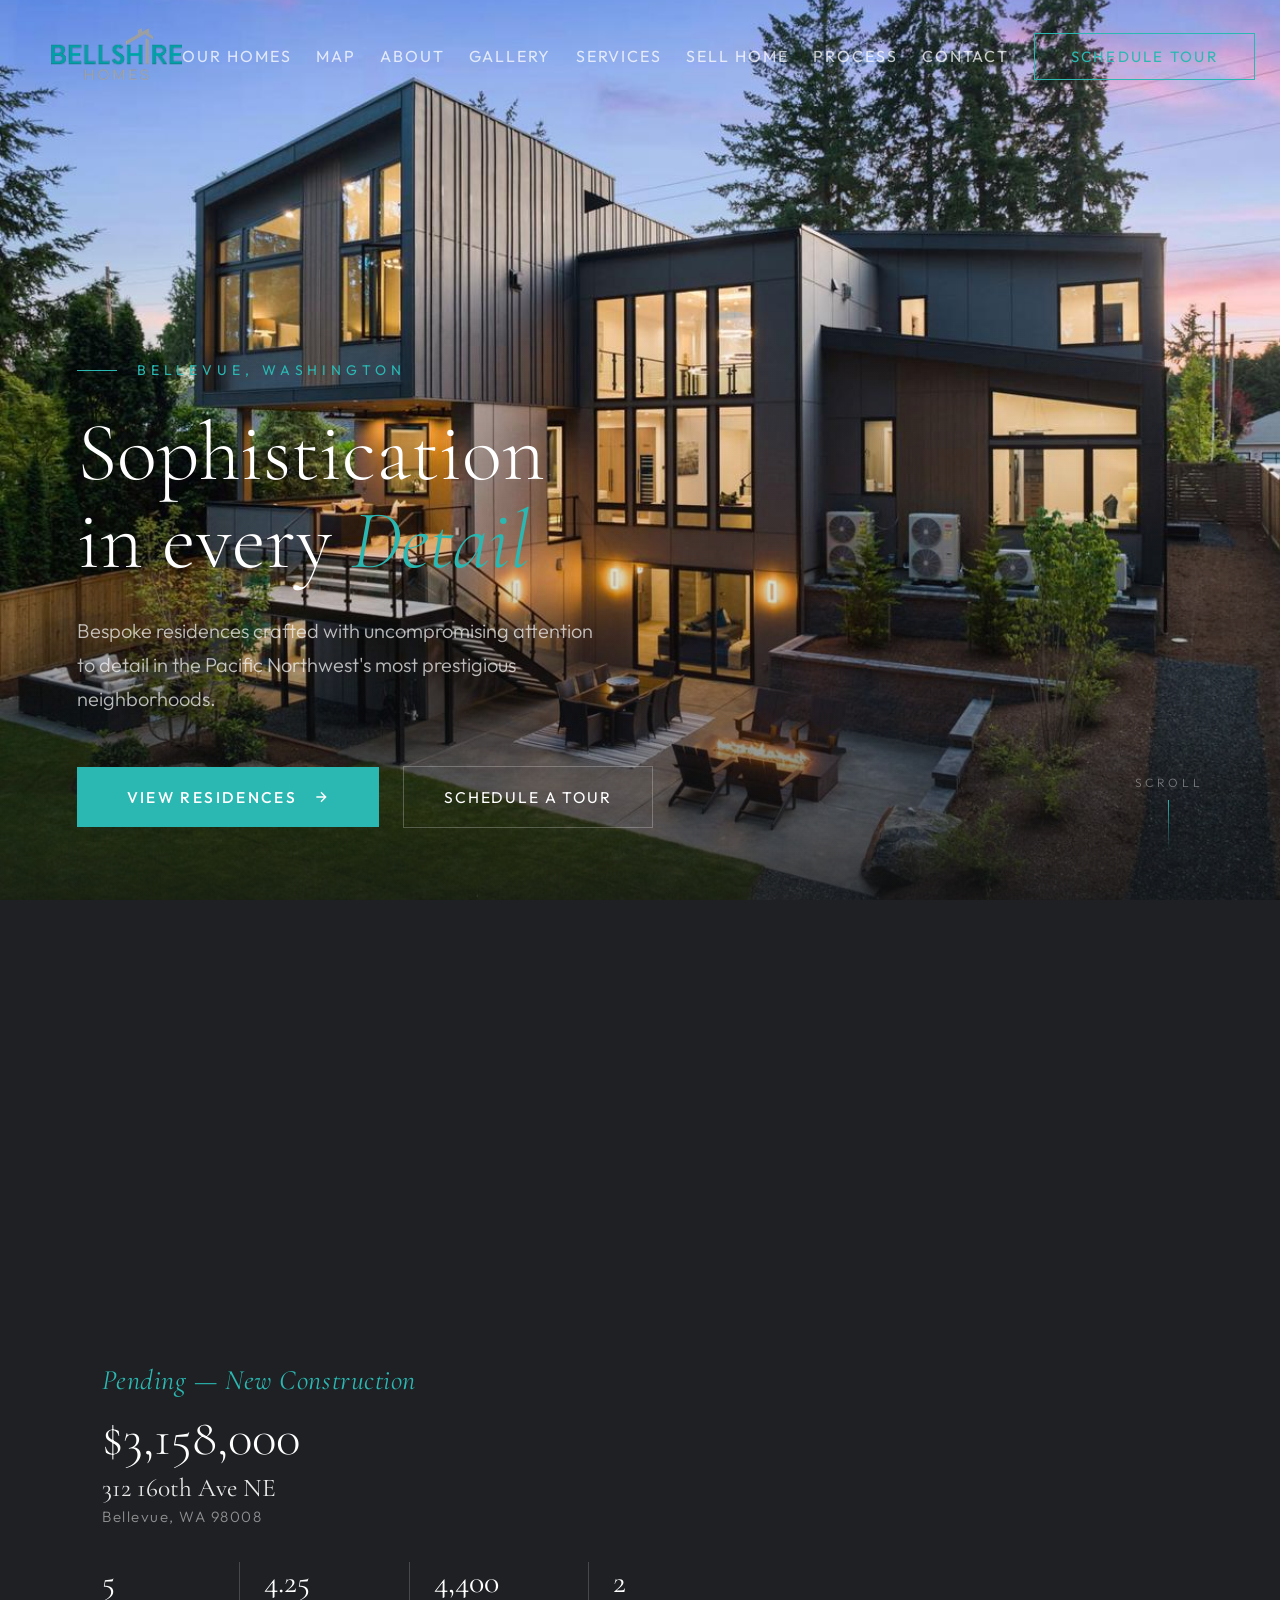
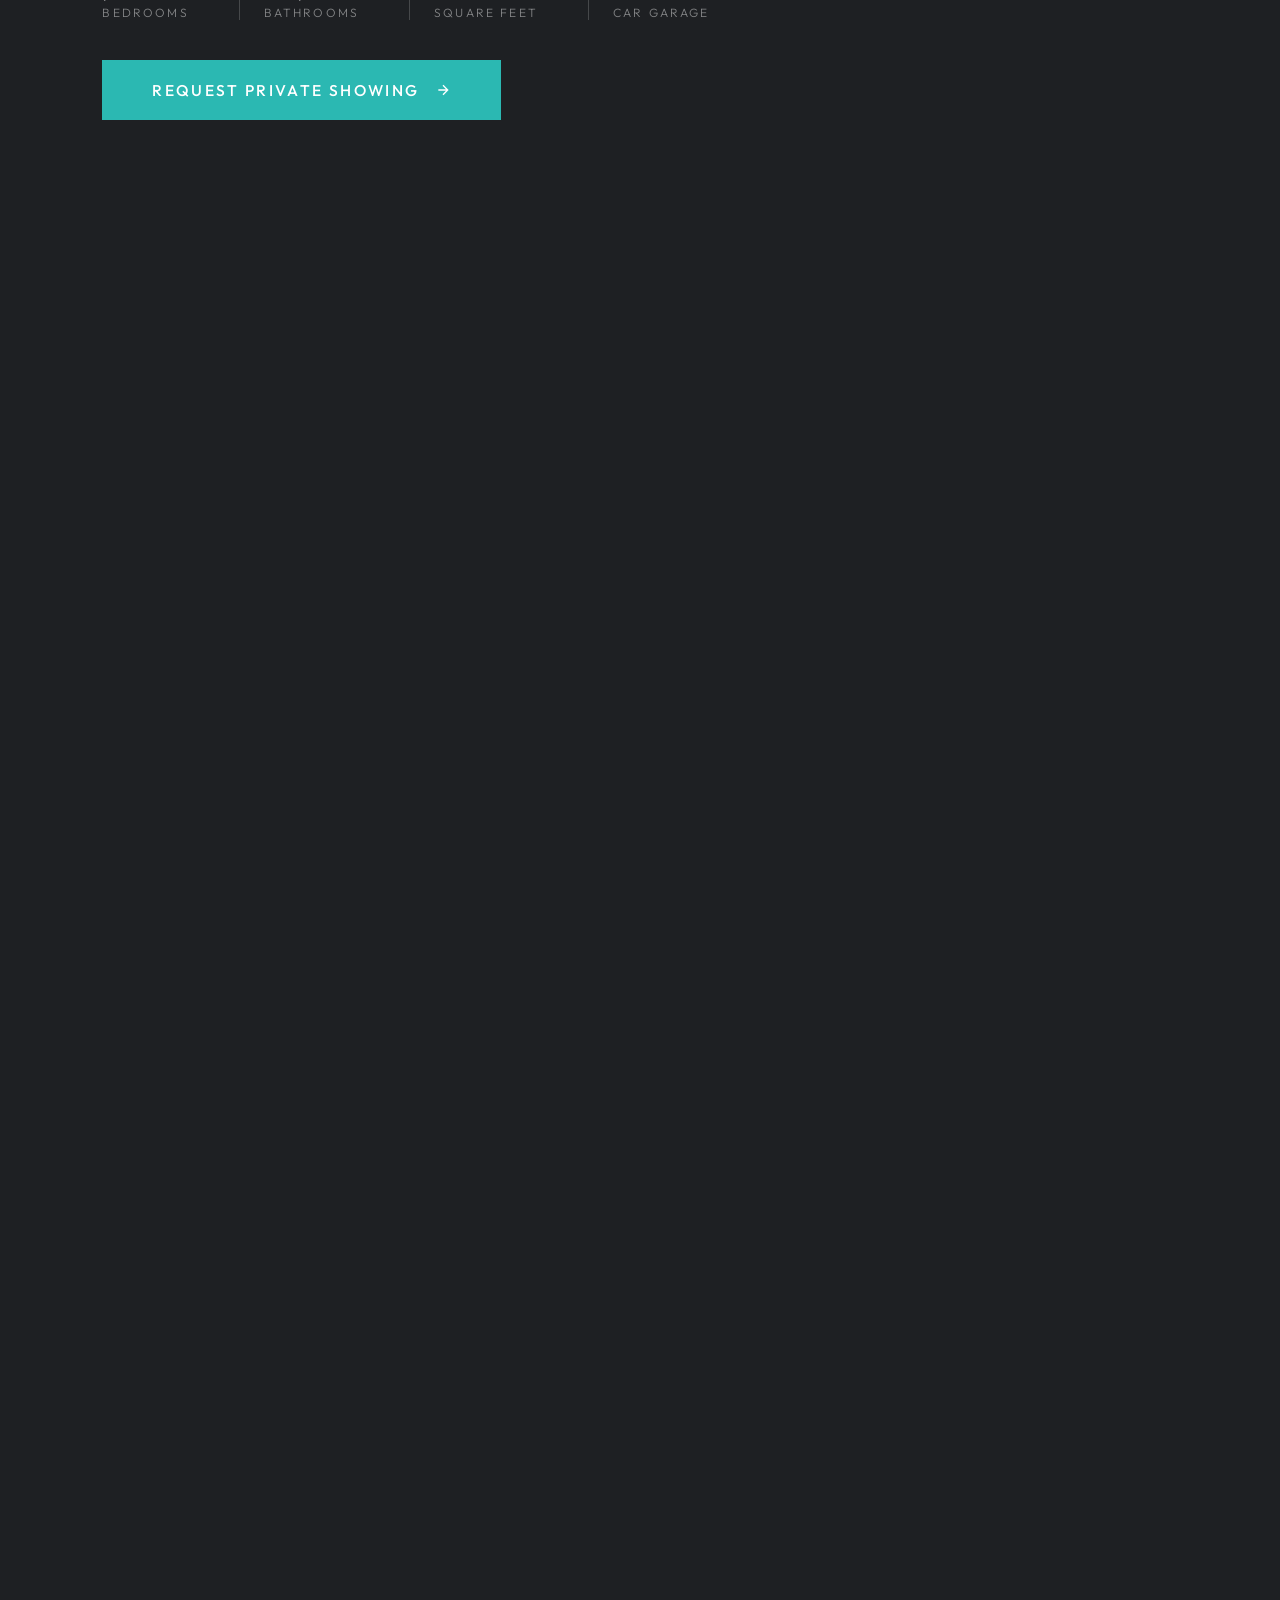
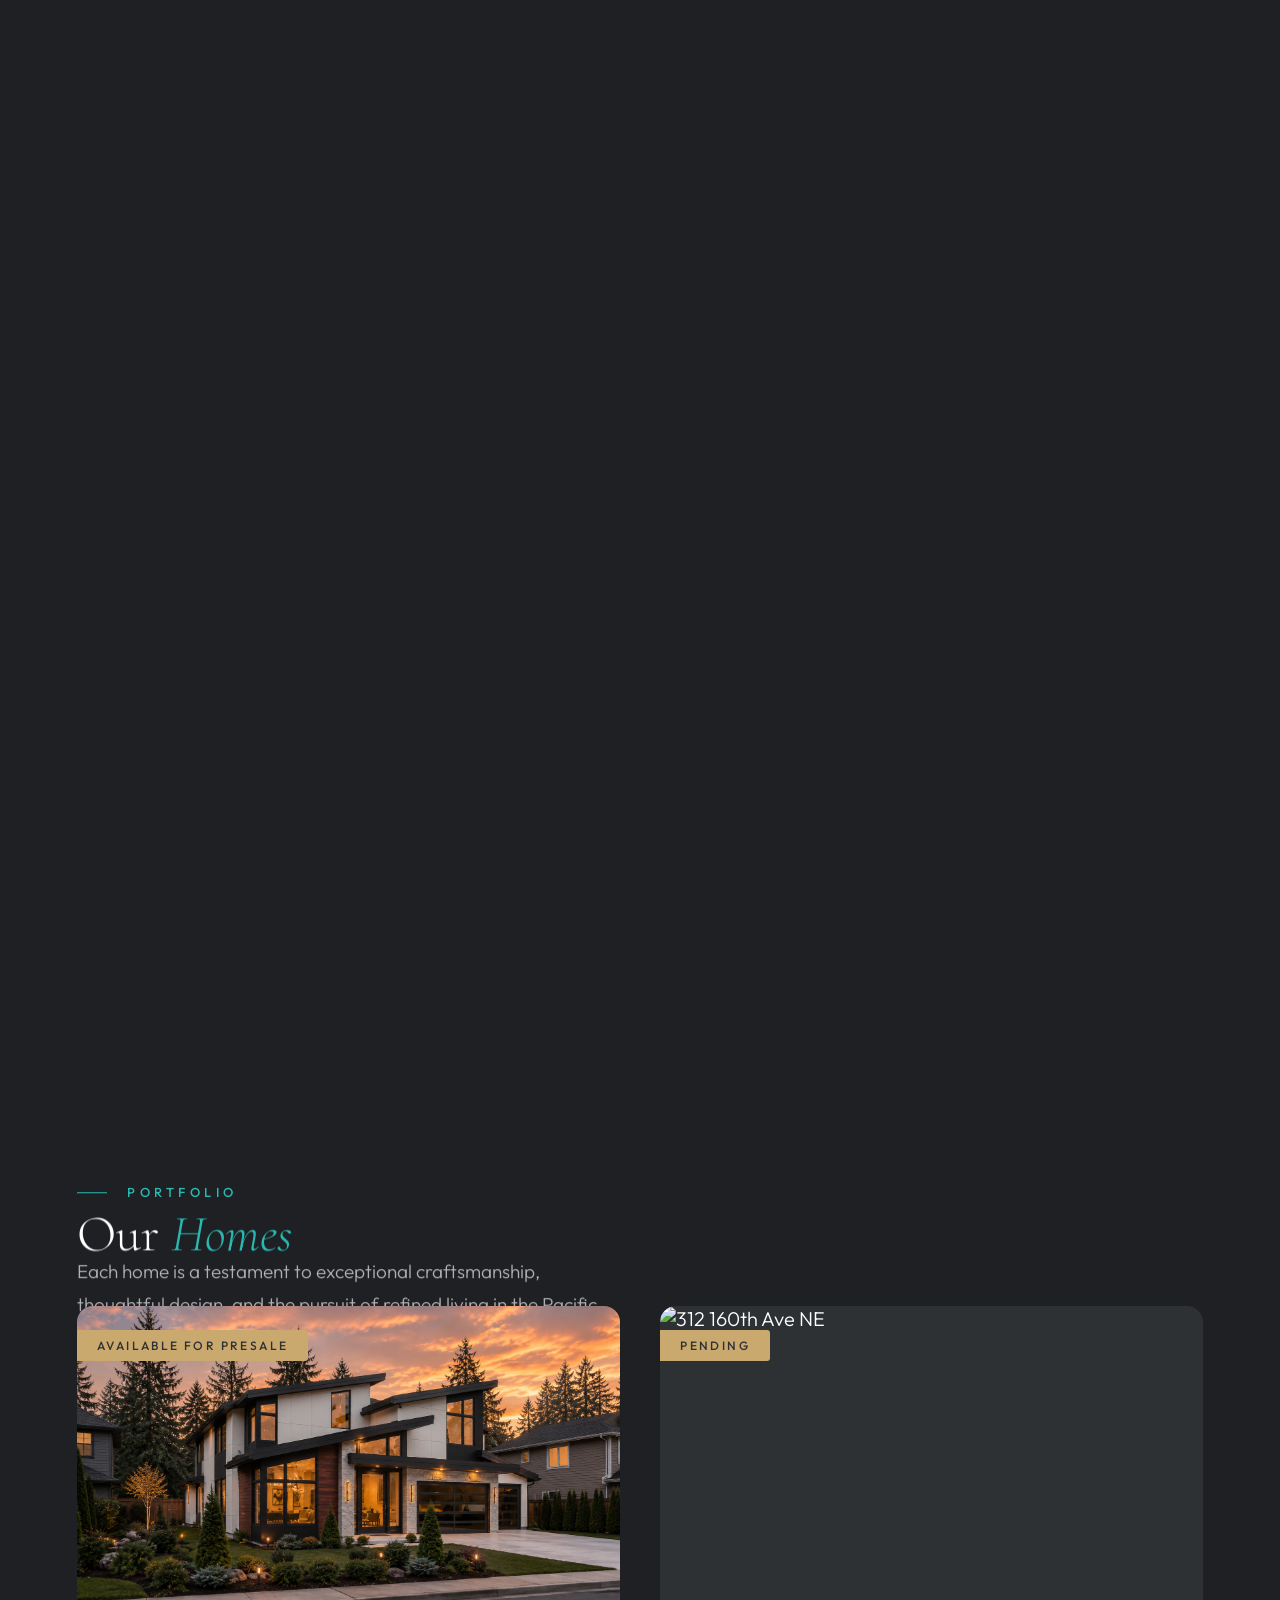
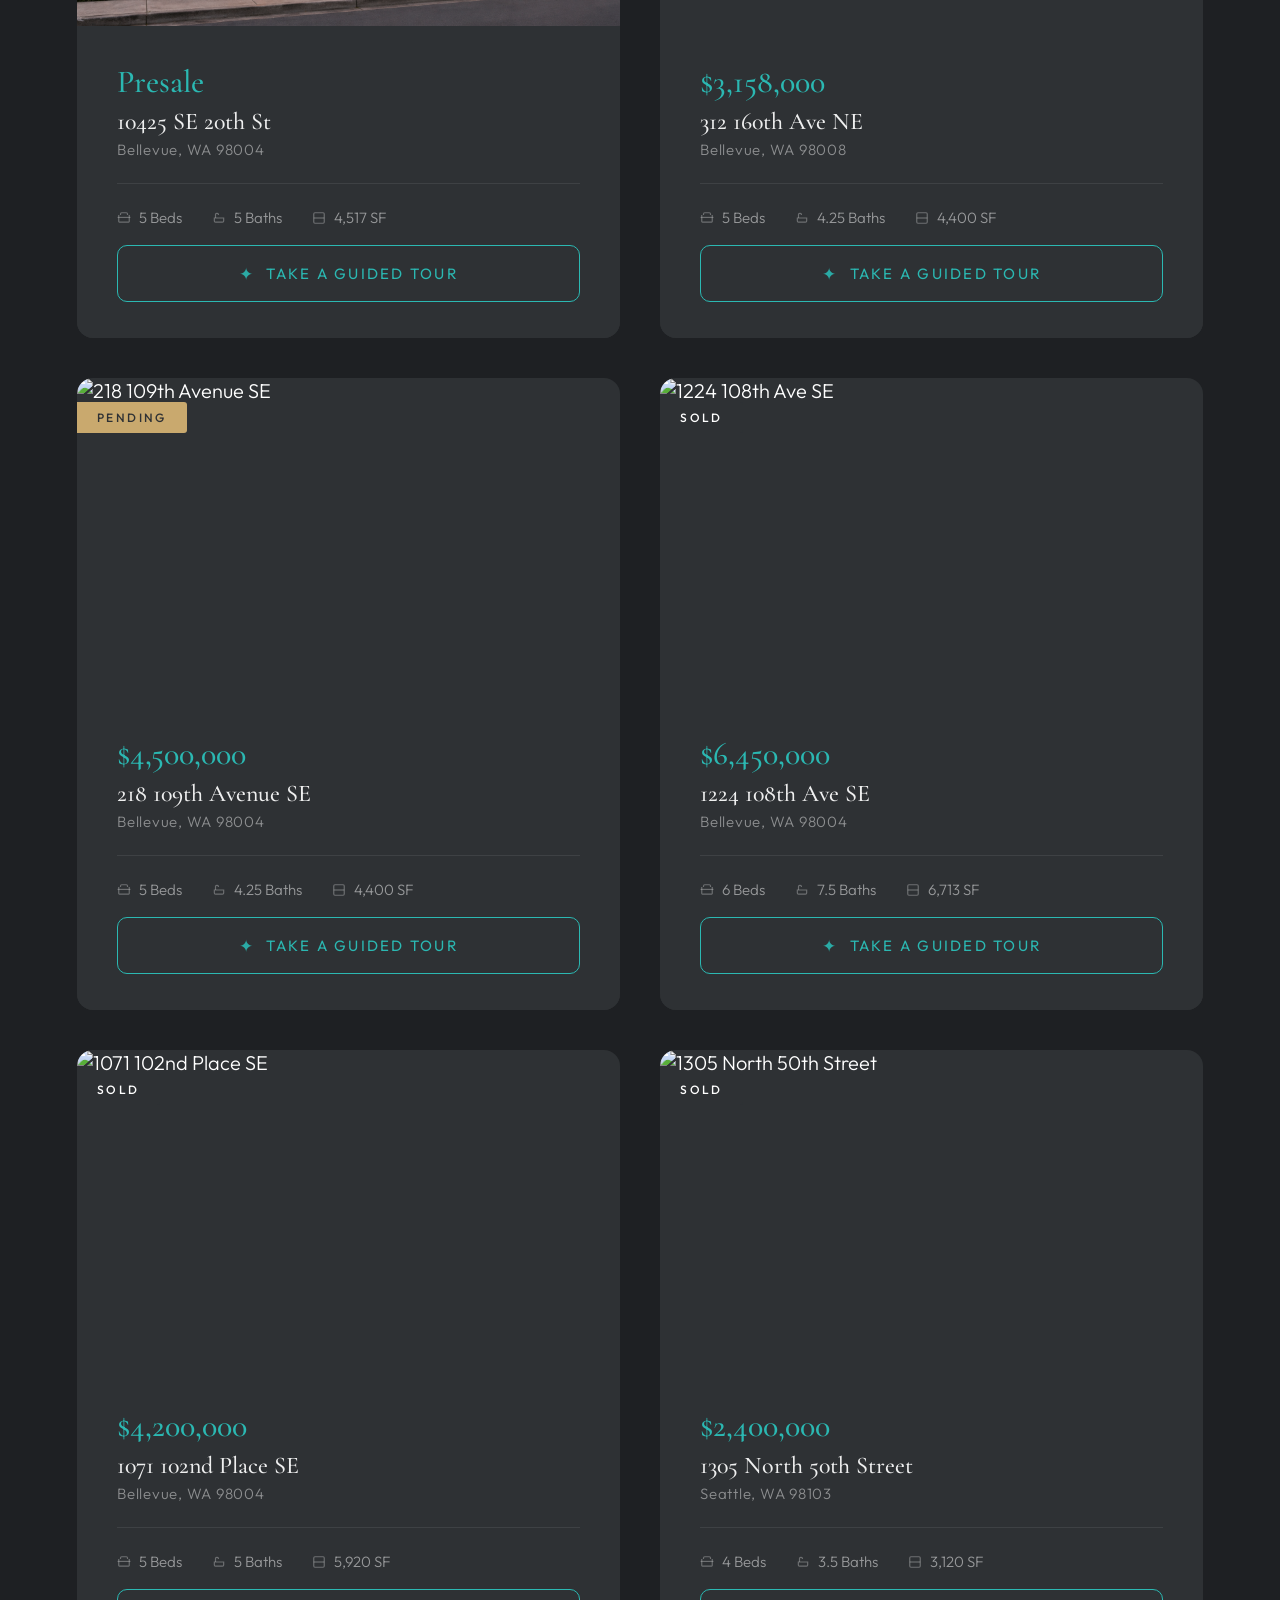
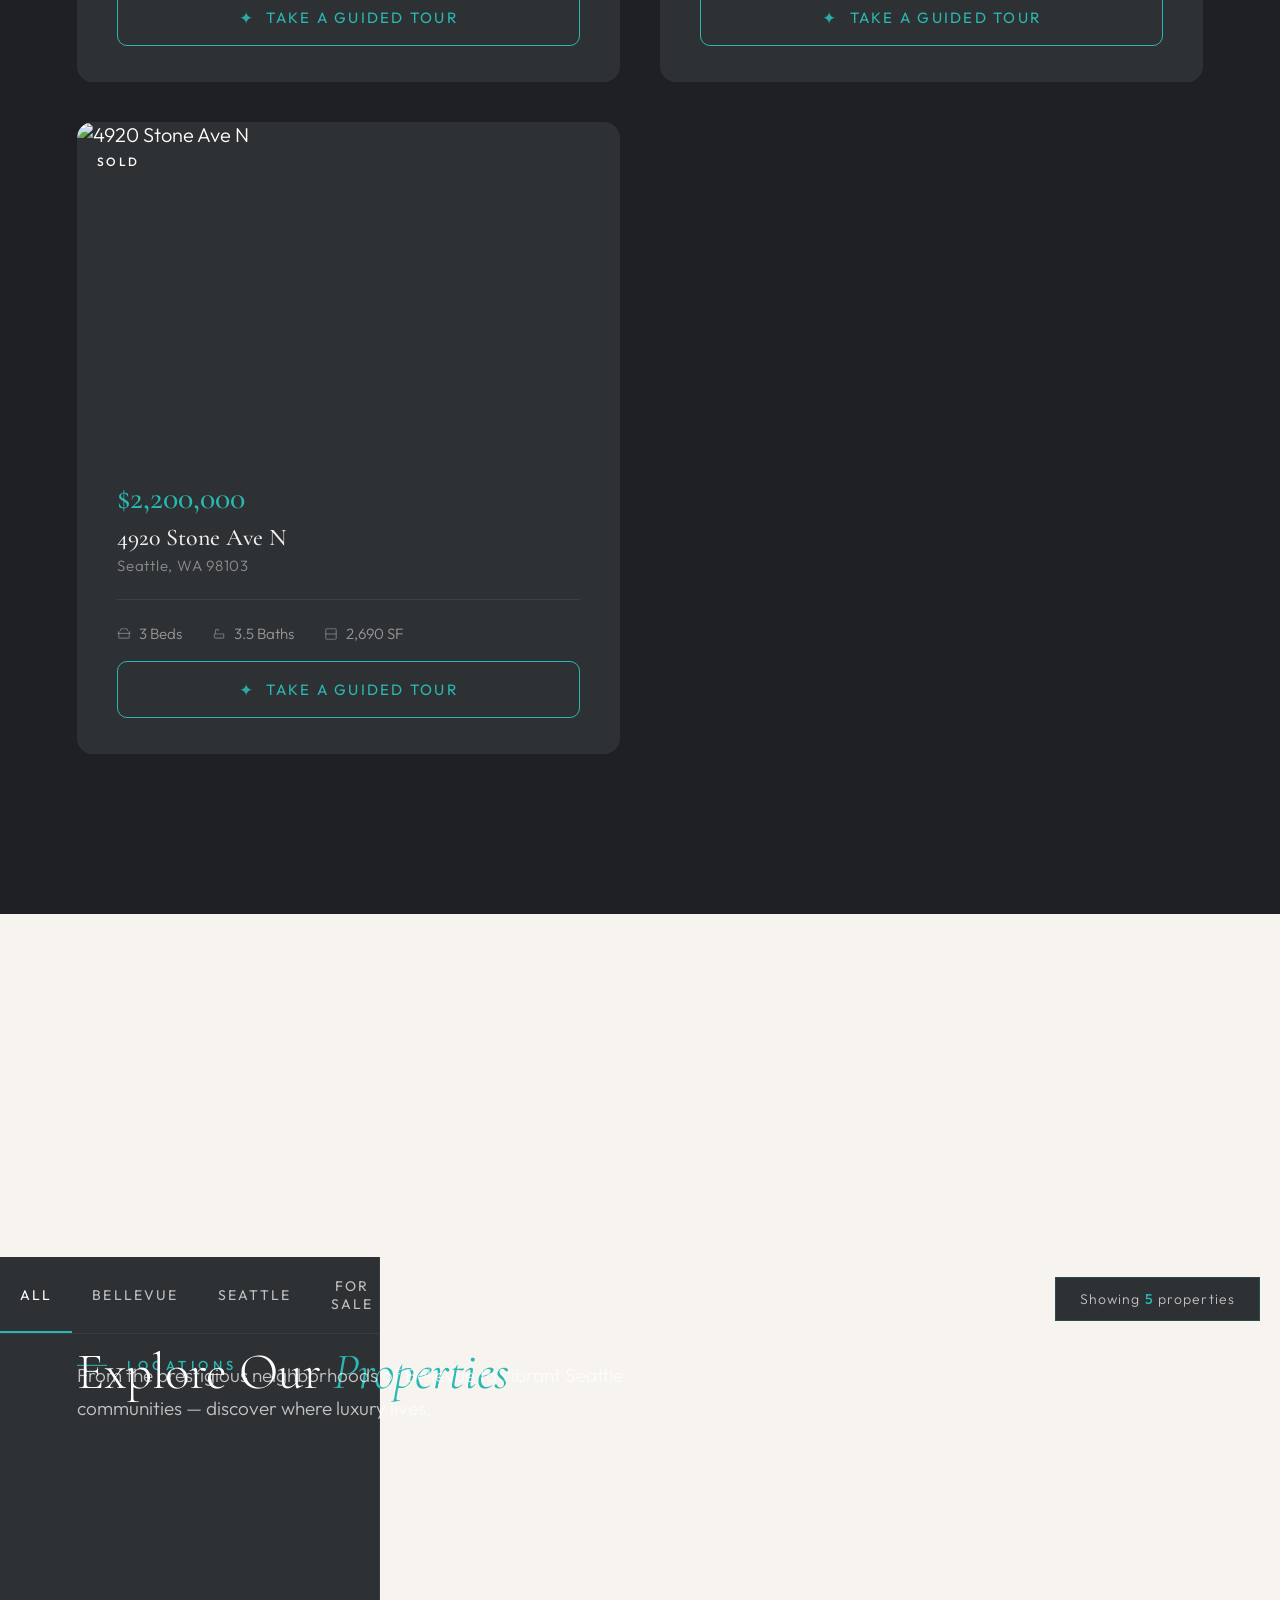
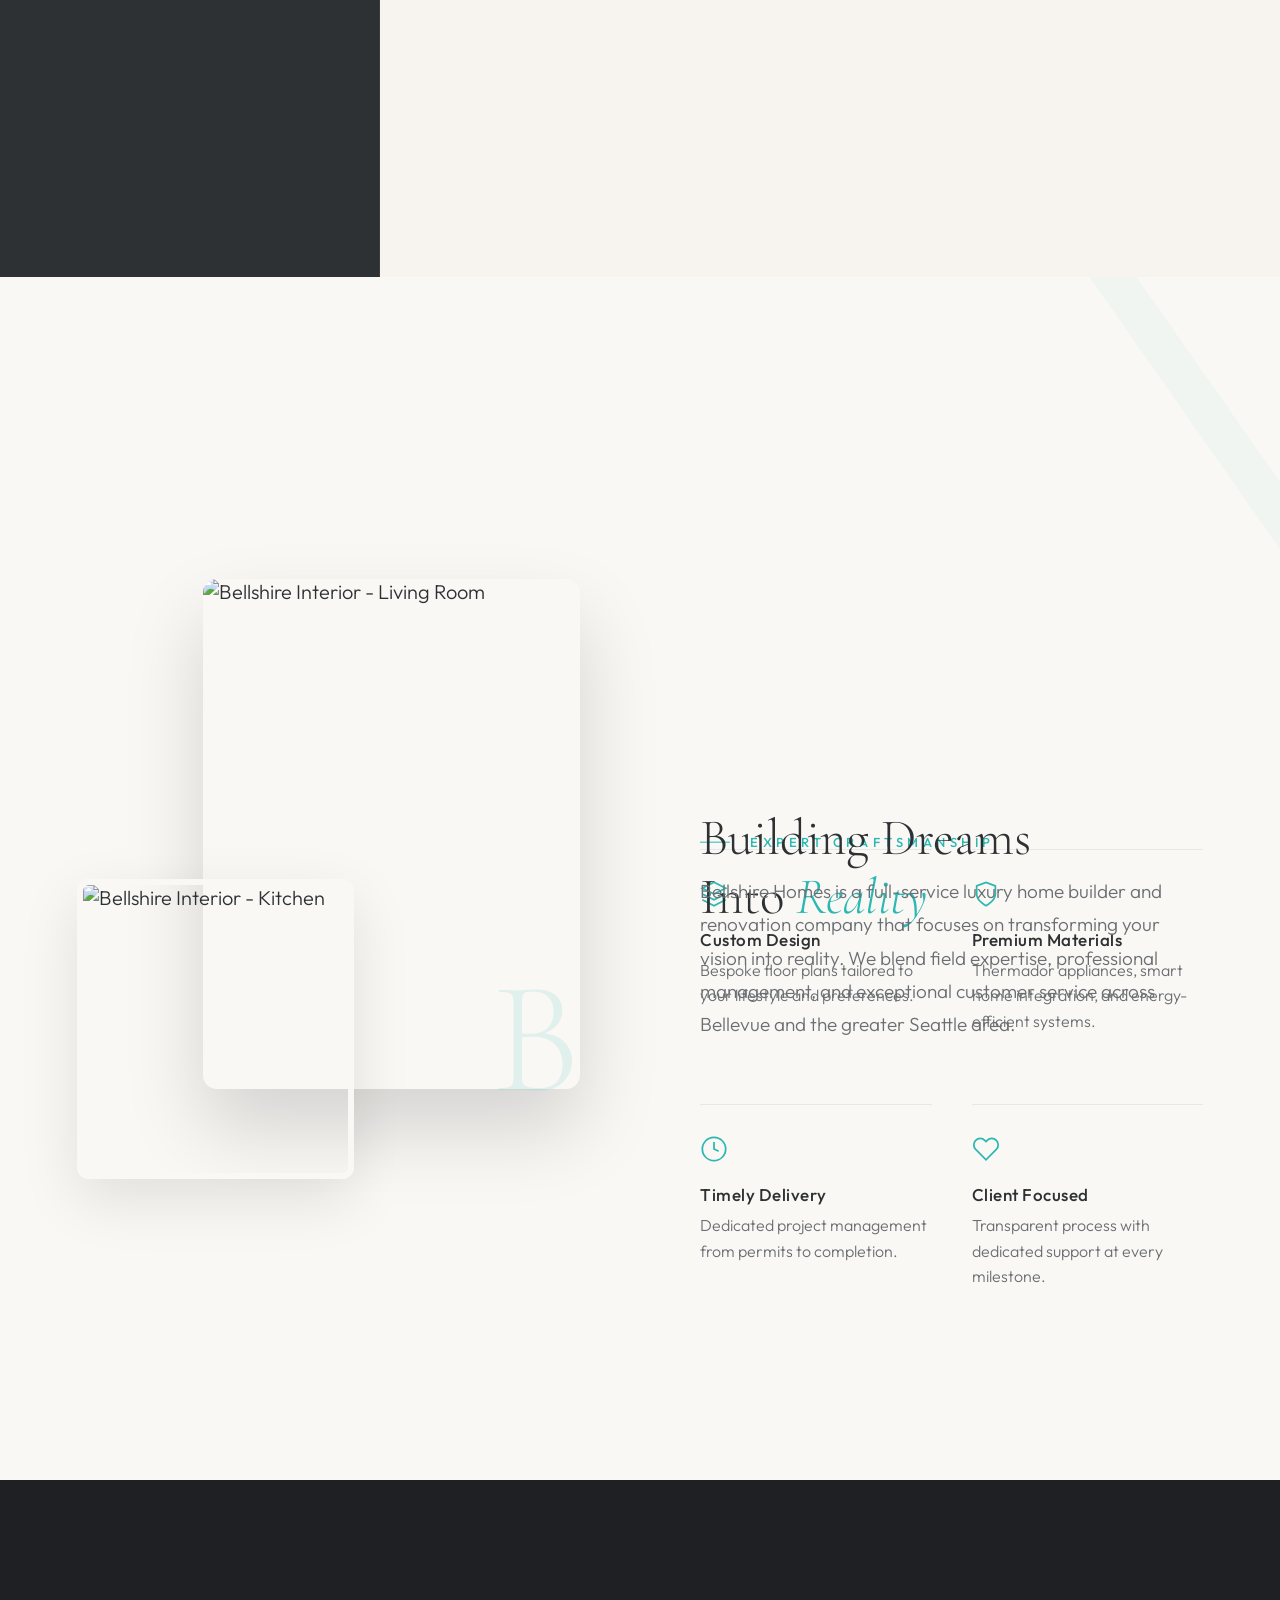
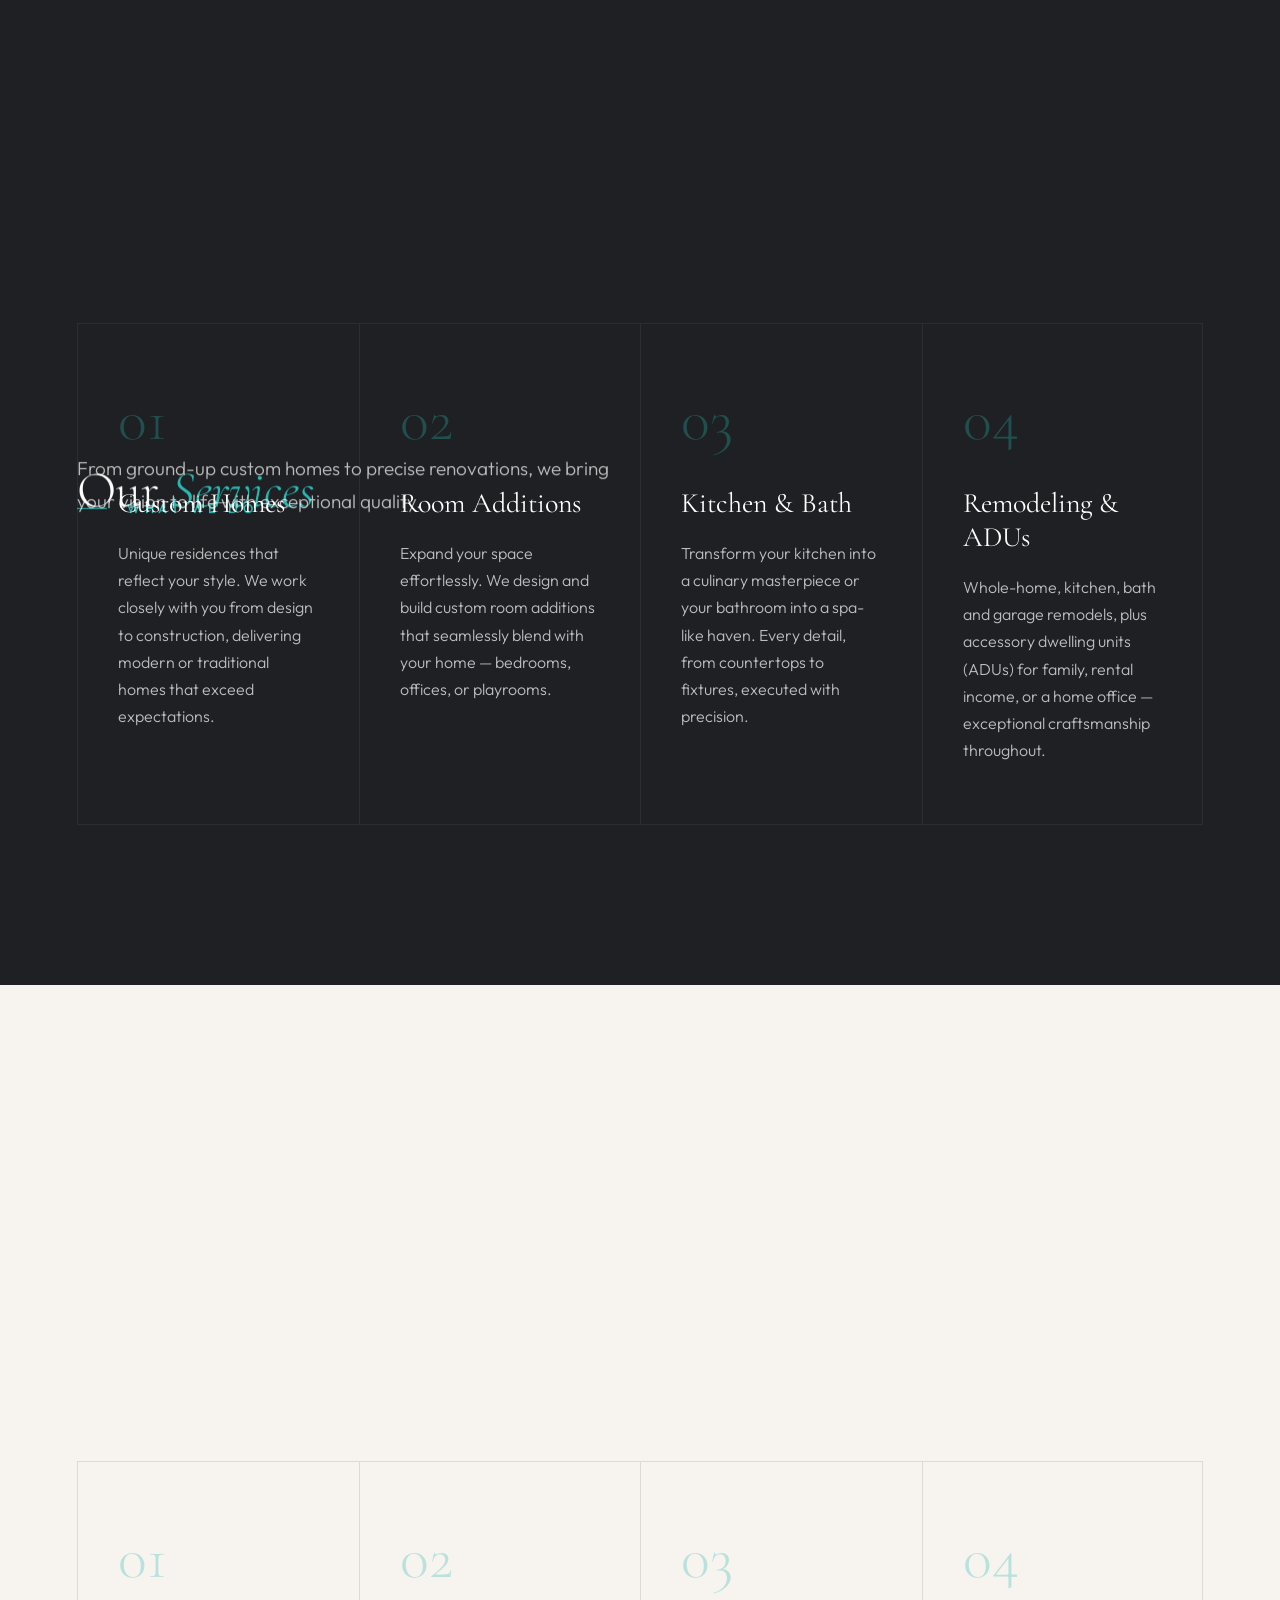
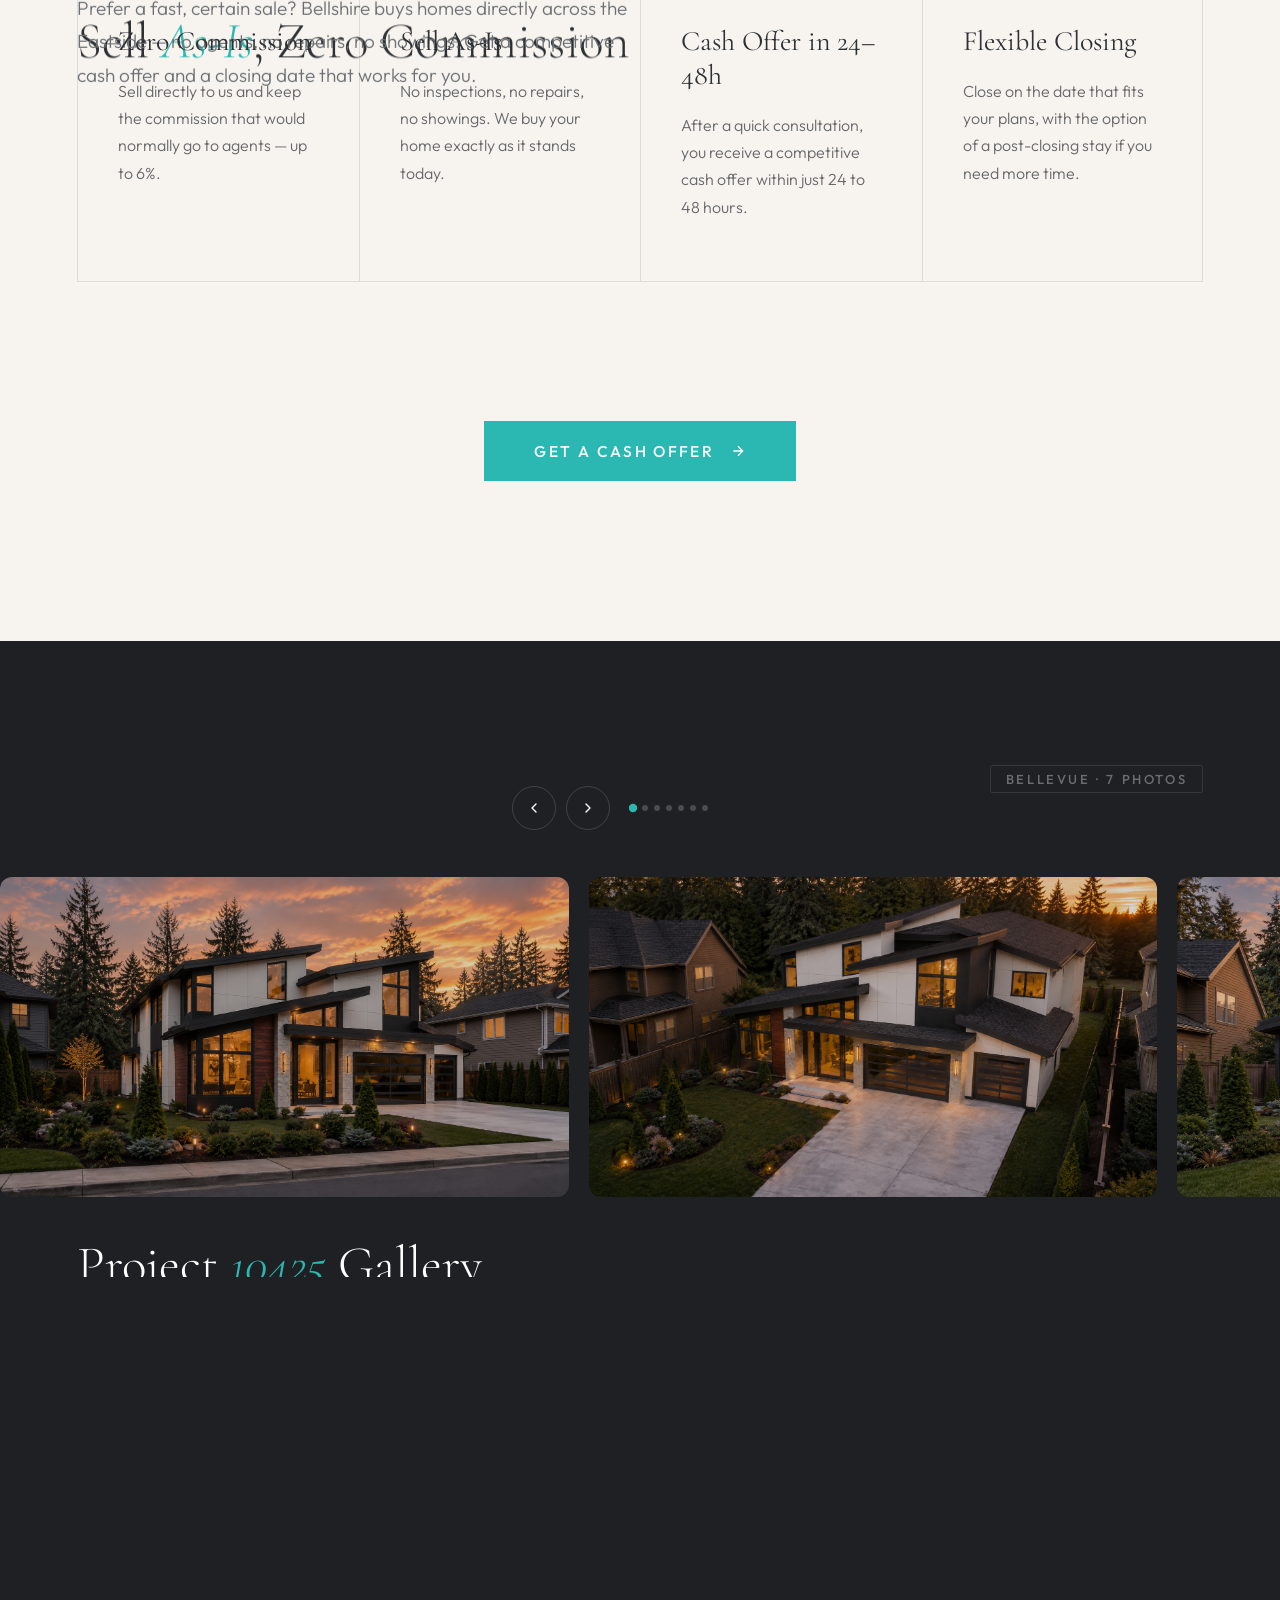
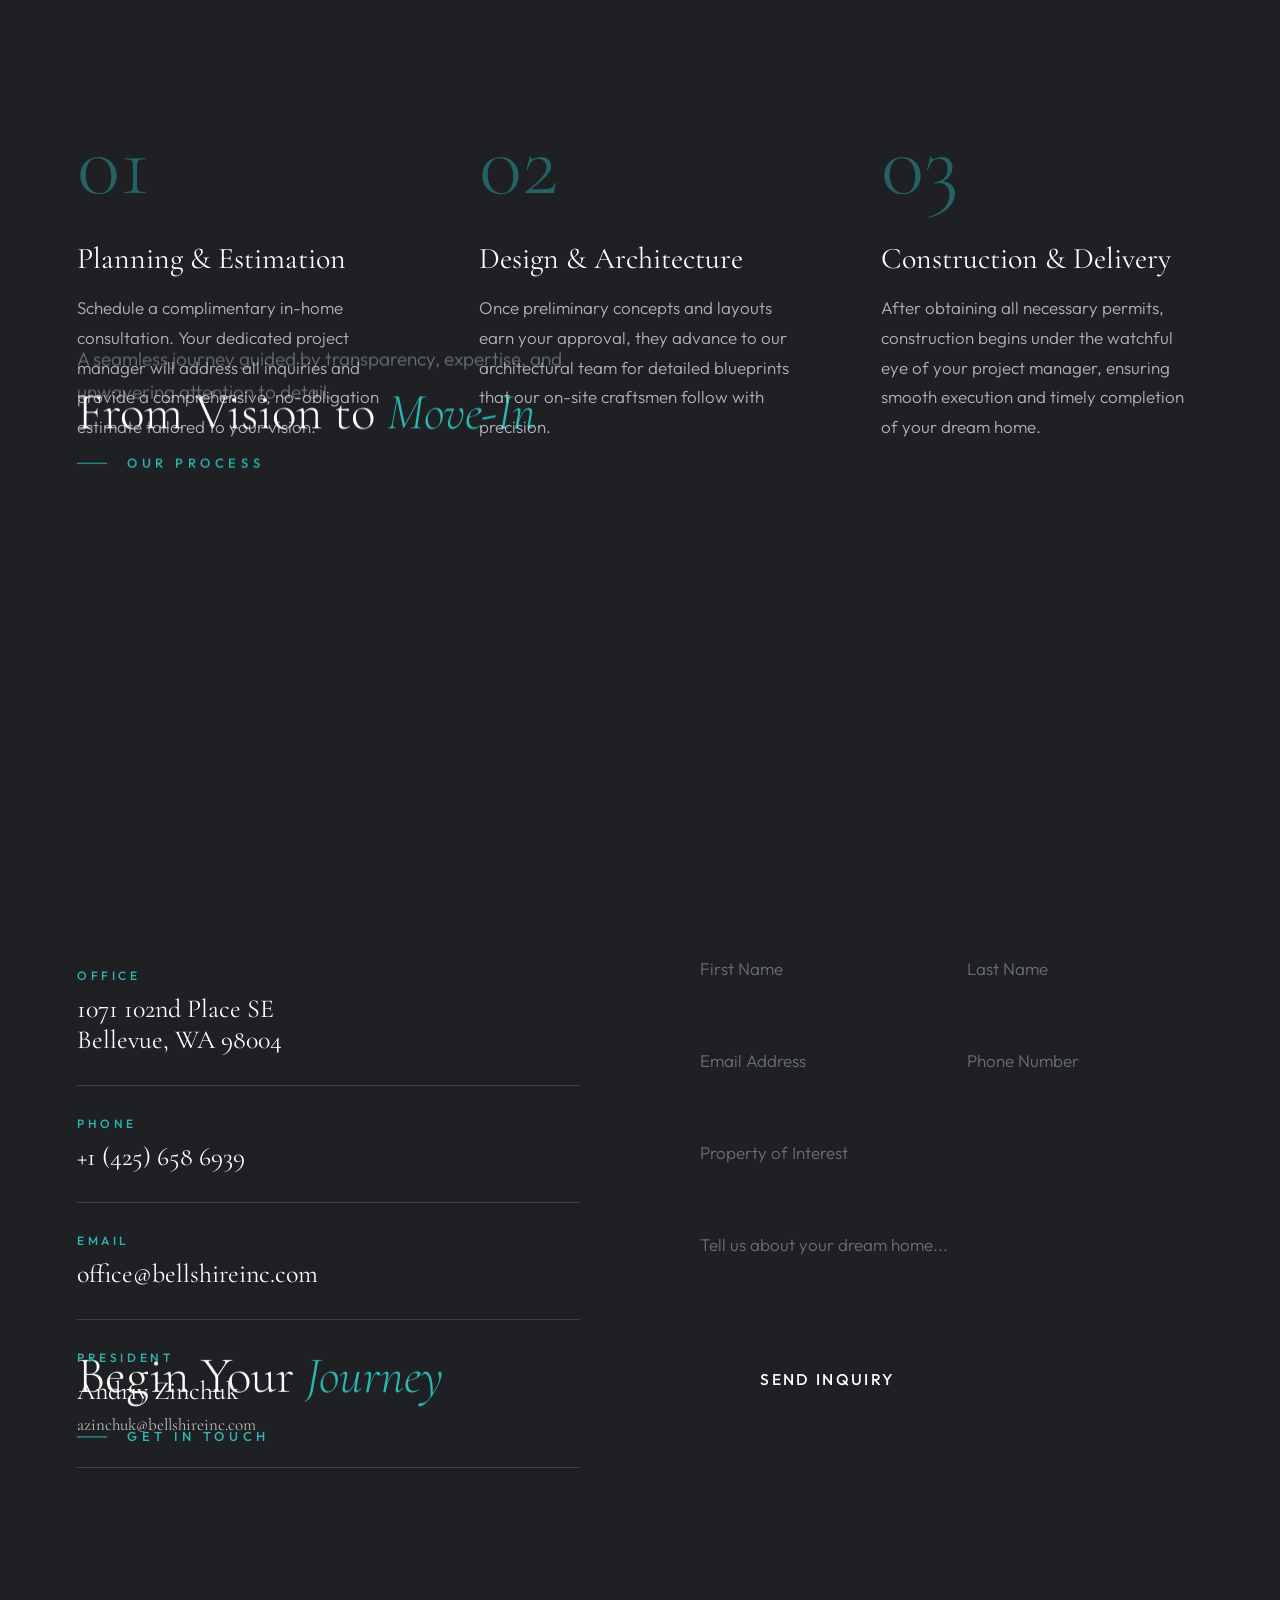
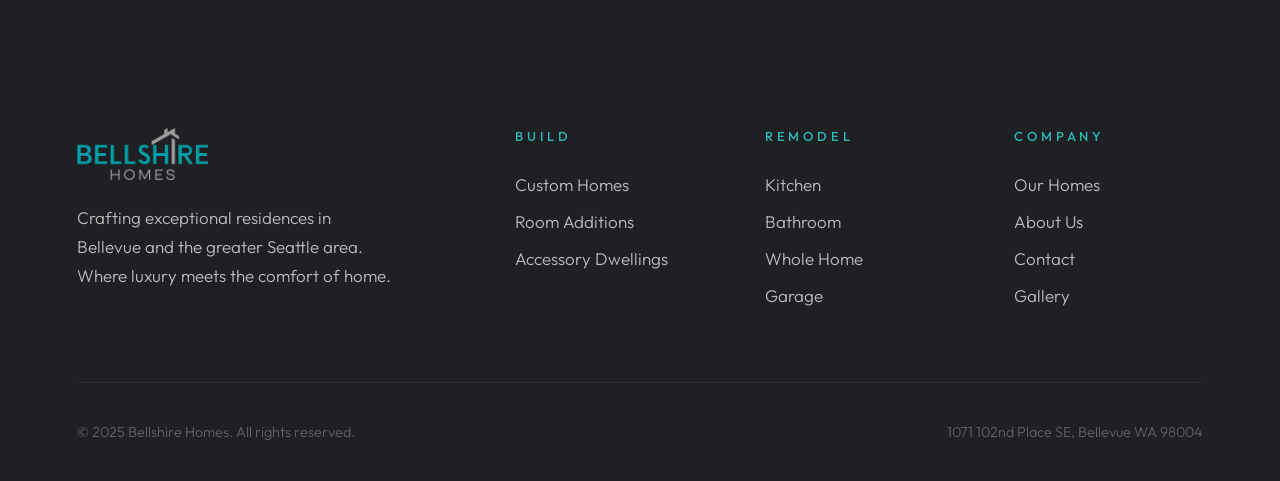
==== bellshirehomes/index.html @ 288cb1c2 "tour map: Dark / Light / Satellite tile switcher Added a Leaflet control on the tour map to toggle b" ====
<!DOCTYPE html>
<html lang="en">
<head>
<meta charset="UTF-8">
<meta name="viewport" content="width=device-width, initial-scale=1.0, viewport-fit=cover, interactive-widget=resizes-content">
<title>Bellshire Homes — Luxury Living in Bellevue</title>
<link href="https://fonts.googleapis.com/css2?family=Cormorant+Garamond:ital,wght@0,300;0,400;0,500;0,600;0,700;1,300;1,400&family=Outfit:wght@200;300;400;500;600&display=swap" rel="stylesheet">
<link rel="preload" href="hero-new.mp4" as="video" type="video/mp4">
<link rel="stylesheet" href="https://cdnjs.cloudflare.com/ajax/libs/leaflet/1.9.4/leaflet.min.css" />
<script src="https://cdnjs.cloudflare.com/ajax/libs/leaflet/1.9.4/leaflet.min.js"></script>
<style>
  :root {
    --charcoal: #2E3134;
    --charcoal-deep: #1E2023;
    --teal: #2BB8B2;
    --teal-dark: #229E99;
    --teal-glow: rgba(43, 184, 178, 0.15);
    --cream: #F7F4F0;
    --warm-white: #FAF8F5;
    --gold-accent: #C9A96E;
    --text-primary: #2E3134;
    --text-secondary: #6B6F73;
    --text-light: rgba(255,255,255,0.7);
    --border-subtle: rgba(46,49,52,0.08);
  }

  * { margin: 0; padding: 0; box-sizing: border-box; }

  html {
    scroll-behavior: smooth;
    font-size: 20px;
  }

  body {
    font-family: 'Outfit', sans-serif;
    font-weight: 300;
    color: var(--text-primary);
    background: var(--warm-white);
    overflow-x: hidden;
    -webkit-font-smoothing: antialiased;
  }

  /* ===== PRELOADER ===== */
  .preloader {
    position: fixed; inset: 0; z-index: 10000;
    background: var(--charcoal-deep);
    display: flex; align-items: center; justify-content: center;
    transition: opacity 0.8s ease, visibility 0.8s ease;
  }
  .preloader.hidden { opacity: 0; visibility: hidden; pointer-events: none; }
  .preloader-logo {
    color: var(--teal);
    font-family: 'Outfit', sans-serif;
    font-weight: 600;
    font-size: 2.2rem;
    letter-spacing: 0.3em;
    text-transform: uppercase;
    animation: breathe 2s ease-in-out infinite;
  }
  .preloader-progress {
    position: absolute;
    bottom: 2.5rem;
    left: 50%;
    transform: translateX(-50%);
    display: flex;
    flex-direction: column;
    align-items: center;
    gap: 0.8rem;
  }
  .preloader-bar {
    width: 120px;
    height: 1px;
    background: rgba(255,255,255,0.12);
    overflow: hidden;
  }
  .preloader-bar-fill {
    height: 100%;
    background: var(--teal);
    width: 0%;
    transition: width 0.4s ease;
  }
  .preloader-text {
    font-family: 'Outfit', sans-serif;
    font-size: 0.55rem;
    letter-spacing: 0.35em;
    text-transform: uppercase;
    color: rgba(255,255,255,0.35);
  }
  @keyframes breathe {
    0%, 100% { opacity: 0.4; }
    50% { opacity: 1; }
  }

  /* ===== NAV ===== */
  nav {
    position: fixed; top: 0; left: 0; right: 0;
    z-index: 1000;
    padding: 1.4rem 4%;
    display: flex; align-items: center; justify-content: space-between;
    transition: all 0.5s ease;
  }
  nav.scrolled {
    background: rgba(30,32,35,0.95);
    backdrop-filter: blur(20px);
    padding: 1rem 4%;
    box-shadow: 0 1px 40px rgba(0,0,0,0.15);
  }
  .nav-logo {
    display: flex; align-items: center; gap: 0.6rem;
    text-decoration: none;
  }
  .logo-icon {
    width: 36px; height: 52px;
    position: relative;
  }
  .logo-icon svg { width: 100%; height: 100%; }
  .logo-text {
    font-family: 'Outfit', sans-serif;
    font-weight: 600;
    font-size: 1.15rem;
    letter-spacing: 0.25em;
    text-transform: uppercase;
    color: white;
  }
  .nav-logo-img {
    height: 52px;
    width: auto;
    object-fit: contain;
  }
  .logo-sub {
    font-family: 'Outfit', sans-serif;
    font-weight: 300;
    font-size: 0.55rem;
    letter-spacing: 0.45em;
    text-transform: uppercase;
    color: var(--teal);
    margin-top: -2px;
  }
  .nav-links {
    display: flex; gap: clamp(0.85rem, 1.9vw, 2.5rem); align-items: center;
    list-style: none;
  }
  .nav-links a {
    color: rgba(255,255,255,0.75);
    text-decoration: none;
    font-size: 0.8rem;
    font-weight: 400;
    letter-spacing: 0.12em;
    text-transform: uppercase;
    transition: color 0.3s;
    position: relative;
    white-space: nowrap;
  }
  .nav-links li { flex: 0 0 auto; }
  .nav-links a::after {
    content: '';
    position: absolute; bottom: -4px; left: 0;
    width: 0; height: 1px;
    background: var(--teal);
    transition: width 0.3s ease;
  }
  .nav-links a:hover { color: white; }
  .nav-links a:hover::after { width: 100%; }
  .nav-cta {
    padding: 0.65rem 1.8rem;
    border: 1px solid var(--teal);
    color: var(--teal) !important;
    font-size: 0.75rem !important;
    letter-spacing: 0.15em !important;
    transition: all 0.3s ease !important;
  }
  .nav-cta:hover {
    background: var(--teal);
    color: white !important;
  }
  .nav-cta::after { display: none !important; }

  .mobile-menu-btn {
    display: none;
    flex-direction: column;
    gap: 5px;
    cursor: pointer;
    background: none;
    border: none;
    padding: 4px;
  }
  .mobile-menu-btn span {
    display: block;
    width: 24px; height: 1.5px;
    background: white;
    transition: all 0.3s;
  }

  /* ===== HERO ===== */
  .hero {
    position: relative;
    height: 100vh;
    min-height: 700px;
    display: flex;
    align-items: flex-end;
    overflow: hidden;
    background: var(--charcoal-deep);
  }
  .hero-bg {
    position: absolute; inset: 0;
    background: url('[data-uri]') center/cover;
  }
  .hero-bg video {
    position: absolute;
    top: 0; left: 0;
    width: 100%; height: 100%;
    object-fit: cover;
    opacity: 0;
    transition: opacity 1.5s ease;
    /* iOS fix: prevent video controls/interaction */
    pointer-events: none;
    -webkit-transform: translateZ(0);
    transform: translateZ(0);
  }
  .hero-bg video.loaded {
    opacity: 1;
  }
  .hero-overlay {
    position: absolute; inset: 0;
    background: linear-gradient(
      to top,
      rgba(20,22,24,0.70) 0%,
      rgba(20,22,24,0.15) 35%,
      transparent 65%,
      transparent 100%
    );
  }
  .hero-content {
    position: relative; z-index: 2;
    padding: 0 6% 8vh;
    width: 100%;
    max-width: 1400px;
  }
  .hero-eyebrow {
    display: inline-flex; align-items: center; gap: 1rem;
    font-size: 0.7rem;
    font-weight: 400;
    letter-spacing: 0.35em;
    text-transform: uppercase;
    color: var(--teal);
    margin-bottom: 1.5rem;
    opacity: 0;
    animation: fadeSlideUp 1s ease 0.5s forwards;
  }
  .hero-eyebrow::before {
    content: '';
    width: 40px; height: 1px;
    background: var(--teal);
  }
  .hero-title {
    font-family: 'Cormorant Garamond', serif;
    font-weight: 300;
    font-size: clamp(3rem, 6.5vw, 6.5rem);
    line-height: 1.05;
    color: white;
    margin-bottom: 1.5rem;
    opacity: 0;
    animation: fadeSlideUp 1s ease 0.7s forwards;
  }
  .hero-title em {
    font-style: italic;
    color: var(--teal);
  }
  .hero-subtitle {
    font-size: 1rem;
    font-weight: 300;
    color: var(--text-light);
    max-width: 520px;
    line-height: 1.7;
    margin-bottom: 2.5rem;
    opacity: 0;
    animation: fadeSlideUp 1s ease 0.9s forwards;
  }
  .hero-actions {
    display: flex; gap: 1.2rem; align-items: center;
    opacity: 0;
    animation: fadeSlideUp 1s ease 1.1s forwards;
  }
  .btn-primary {
    display: inline-flex; align-items: center; gap: 0.8rem;
    padding: 1rem 2.5rem;
    background: var(--teal);
    color: white;
    text-decoration: none;
    font-size: 0.78rem;
    font-weight: 500;
    letter-spacing: 0.15em;
    text-transform: uppercase;
    transition: all 0.4s ease;
    position: relative;
    overflow: hidden;
  }
  .btn-primary::before {
    content: '';
    position: absolute; inset: 0;
    background: var(--teal-dark);
    transform: translateX(-101%);
    transition: transform 0.4s ease;
  }
  .btn-primary:hover::before { transform: translateX(0); }
  .btn-primary span { position: relative; z-index: 1; }
  .btn-primary svg { position: relative; z-index: 1; transition: transform 0.3s; }
  .btn-primary:hover svg { transform: translateX(4px); }

  .btn-outline {
    display: inline-flex; align-items: center; gap: 0.6rem;
    padding: 1rem 2rem;
    border: 1px solid rgba(255,255,255,0.25);
    color: white;
    text-decoration: none;
    font-size: 0.78rem;
    font-weight: 400;
    letter-spacing: 0.12em;
    text-transform: uppercase;
    transition: all 0.3s ease;
  }
  .btn-outline:hover {
    border-color: white;
    background: rgba(255,255,255,0.05);
  }

  .hero-scroll {
    position: absolute;
    bottom: 2.5rem;
    right: 6%;
    display: flex; flex-direction: column; align-items: center; gap: 0.5rem;
    color: rgba(255,255,255,0.4);
    font-size: 0.6rem;
    letter-spacing: 0.3em;
    text-transform: uppercase;
    animation: fadeSlideUp 1s ease 1.5s forwards;
    opacity: 0;
  }
  .scroll-line {
    width: 1px; height: 50px;
    background: linear-gradient(to bottom, var(--teal), transparent);
    animation: scrollPulse 2s ease-in-out infinite;
  }
  @keyframes scrollPulse {
    0%, 100% { opacity: 1; transform: scaleY(1); }
    50% { opacity: 0.3; transform: scaleY(0.6); }
  }

  @keyframes fadeSlideUp {
    from { opacity: 0; transform: translateY(30px); }
    to { opacity: 1; transform: translateY(0); }
  }

  /* ===== SECTION COMMON ===== */
  section { position: relative; }
  .section-pad { padding: 8rem 6%; }
  .section-dark { background: var(--charcoal-deep); color: white; }

  .section-label {
    display: inline-flex; align-items: center; gap: 1rem;
    font-size: 0.65rem;
    font-weight: 500;
    letter-spacing: 0.35em;
    text-transform: uppercase;
    color: var(--teal);
    margin-bottom: 1.5rem;
  }
  .section-label::before {
    content: '';
    width: 30px; height: 1px;
    background: var(--teal);
  }
  .section-title {
    font-family: 'Cormorant Garamond', serif;
    font-weight: 300;
    font-size: clamp(2.2rem, 4vw, 3.8rem);
    line-height: 1.15;
    margin-bottom: 1rem;
  }
  .section-title em { font-style: italic; color: var(--teal); }
  .section-desc {
    font-size: 0.95rem;
    color: var(--text-secondary);
    line-height: 1.75;
    max-width: 550px;
  }
  .section-dark .section-desc { color: var(--text-light); }

  /* ===== FEATURED PROPERTY ===== */
  .featured {
    background: var(--charcoal-deep);
    padding: 0;
    overflow: visible;
  }
  .featured-scroll-track {
    height: 350vh;
    position: relative;
  }
  .featured-sticky {
    position: sticky;
    top: 0;
    height: 100vh;
    overflow: hidden;
    background: var(--charcoal-deep);
    display: flex;
    align-items: center;
    justify-content: center;
  }
  /* Hide old two-column layout */
  .featured-inner { display: none !important; }

  /* Video wrapper — smaller, centered */
  .featured-video-wrap {
    position: relative;
    width: 78%;
    height: 72vh;
    overflow: hidden;
    border-radius: 22px;
    flex-shrink: 0;
  }

  #featured-scroll-video {
    display: block;
    width: 100%;
    height: 100%;
    object-fit: cover;
  }

  /* Gradient edge fades — blend into dark bg */
  .fv-fade {
    position: absolute;
    z-index: 2;
    pointer-events: none;
  }
  .fv-fade-left  { top:0; left:0;   bottom:0; width:14%;
    background: linear-gradient(to right, var(--charcoal-deep), transparent); }
  .fv-fade-right { top:0; right:0;  bottom:0; width:14%;
    background: linear-gradient(to left,  var(--charcoal-deep), transparent); }
  .fv-fade-top   { top:0; left:0; right:0; height:14%;
    background: linear-gradient(to bottom, var(--charcoal-deep), transparent); }
  .fv-fade-bottom{ bottom:0; left:0; right:0; height:42%;
    background: linear-gradient(to top, var(--charcoal-deep) 10%, transparent); }

  /* Text content — absolute over video bottom, all LEFT */
  .featured-overlay-content {
    position: absolute;
    bottom: 0; left: 0; right: 0;
    z-index: 3;
    padding: 3.5rem 8% 4rem;
    display: flex;
    flex-direction: column;
    align-items: flex-start;
    will-change: transform;
  }

  /* "FOR SALE" label styled like hero italic serif */
  .featured-label-hero {
    font-family: 'Cormorant Garamond', serif;
    font-style: italic;
    font-weight: 400;
    font-size: clamp(1.3rem, 2.2vw, 2rem);
    color: var(--teal);
    margin-bottom: 0.6rem;
    letter-spacing: 0.02em;
    line-height: 1.2;
  }

  .featured-overlay-content .featured-price {
    font-family: 'Cormorant Garamond', serif;
    font-size: clamp(2rem, 4vw, 3.2rem);
    font-weight: 300;
    color: white;
    margin-bottom: 0.3rem;
    line-height: 1.1;
  }
  .featured-overlay-content .featured-address {
    font-family: 'Cormorant Garamond', serif;
    font-size: clamp(1.1rem, 2vw, 1.6rem);
    font-weight: 400;
    color: rgba(255,255,255,0.9);
    margin-bottom: 0.2rem;
  }
  .featured-overlay-content .featured-city {
    font-size: 0.75rem;
    color: rgba(255,255,255,0.5);
    letter-spacing: 0.1em;
    margin-bottom: 1.8rem;
  }
  .featured-overlay-content .featured-stats {
    display: flex;
    flex-direction: row;
    gap: 2.5rem;
    margin-bottom: 2rem;
  }
  .featured-overlay-content .stat-item {
    padding: 0;
    border-top: none;
    border-left: 1px solid rgba(255,255,255,0.18);
    padding-left: 1.2rem;
  }
  .featured-overlay-content .stat-item:first-child {
    border-left: none;
    padding-left: 0;
  }
  .featured-overlay-content .stat-value {
    font-family: 'Cormorant Garamond', serif;
    font-size: 1.6rem;
    font-weight: 400;
    color: white;
  }
  .featured-overlay-content .stat-label {
    font-size: 0.6rem;
    color: rgba(255,255,255,0.45);
    letter-spacing: 0.18em;
    text-transform: uppercase;
  }

  .featured-gallery img { display: none; }
  .featured-gallery:hover img { transform: scale(1.04); }
  .featured-badge {
    position: absolute; top: 2rem; left: 2rem;
    display: inline-flex; align-items: center;
    padding: 0.5rem 1.5rem;
    background: var(--teal);
    z-index: 2;
    color: white;
    font-size: 0.65rem;
    font-weight: 500;
    letter-spacing: 0.2em;
    text-transform: uppercase;
    white-space: nowrap;
    overflow: hidden;
    transition: all 0.4s ease;
  }
  .featured-badge::before {
    content: '';
    position: absolute; inset: 0;
    background: var(--teal-dark);
    transform: translateX(-101%);
    transition: transform 0.4s ease;
  }
  .featured-badge:hover::before { transform: translateX(0); }
  .featured-badge span { position: relative; z-index: 1; }
  .featured-info {
    display: flex;
    flex-direction: column;
    justify-content: center;
    padding: 5rem;
  }
  .featured-price {
    font-family: 'Cormorant Garamond', serif;
    font-size: 2.8rem;
    font-weight: 300;
    color: var(--teal);
    margin-bottom: 0.5rem;
  }
  .featured-address {
    font-family: 'Cormorant Garamond', serif;
    font-size: 1.8rem;
    font-weight: 400;
    color: white;
    margin-bottom: 0.3rem;
  }
  .featured-city {
    font-size: 0.8rem;
    color: var(--text-light);
    letter-spacing: 0.1em;
    margin-bottom: 2.5rem;
  }
  .featured-stats {
    display: grid;
    grid-template-columns: repeat(2, 1fr);
    gap: 1.5rem;
    margin-bottom: 3rem;
  }
  .stat-item {
    padding: 1.2rem 0;
    border-top: 1px solid rgba(255,255,255,0.08);
  }
  .stat-value {
    font-family: 'Cormorant Garamond', serif;
    font-size: 2rem;
    font-weight: 400;
    color: white;
    margin-bottom: 0.2rem;
  }
  .stat-label {
    font-size: 0.65rem;
    color: var(--text-light);
    letter-spacing: 0.2em;
    text-transform: uppercase;
  }
  .featured-desc {
    font-size: 0.9rem;
    color: var(--text-light);
    line-height: 1.8;
    margin-bottom: 2.5rem;
    max-width: 460px;
  }

  /* ===== PROPERTIES GRID ===== */
  .properties-grid {
    display: grid;
    grid-template-columns: repeat(auto-fill, minmax(380px, 1fr));
    gap: 2rem;
    margin-top: 3rem;
  }
  .property-card {
    position: relative;
    background: var(--charcoal);
    overflow: hidden;
    border-radius: 16px;
    transition: transform 0.5s ease, box-shadow 0.5s ease;
    cursor: pointer;
  }
  .property-card:hover {
    transform: translateY(-6px);
    box-shadow: 0 25px 60px rgba(0,0,0,0.35);
  }
  .property-img {
    position: relative;
    height: 320px;
    overflow: hidden;
  }
  .property-img img {
    width: 100%; height: 100%;
    object-fit: cover;
    transition: transform 1.2s ease;
  }
  .property-card:hover .property-img img { transform: scale(1.06); }
  .property-img::after {
    content: '\2002\2002\2002View Gallery';
    position: absolute;
    bottom: 0; left: 0; right: 0;
    padding: 0.9rem 0.8rem;
    background:
      url('[data-uri]') no-repeat calc(50% - 4.5em) center / auto 14px,
      linear-gradient(to top, rgba(30,32,35,0.92) 40%, transparent);
    color: white;
    font-size: 0.72rem;
    font-weight: 400;
    letter-spacing: 0.15em;
    text-transform: uppercase;
    text-align: center;
    opacity: 0;
    transition: opacity 0.3s;
  }
  .property-card:hover .property-img::after { opacity: 1; }

  /* ===== PROJECT GALLERY POPUP ===== */
  .project-gallery {
    display: none;
    position: fixed; inset: 0;
    z-index: 10001;
    background: var(--charcoal-deep);
    overflow-y: auto;
    opacity: 0;
    transition: opacity 0.4s ease;
  }
  .project-gallery.active { display: block; opacity: 1; }
  .pg-header {
    position: sticky; top: 0; z-index: 10;
    display: flex; justify-content: space-between; align-items: center;
    padding: 1.2rem 3%;
    background: rgba(30,32,35,0.95);
    backdrop-filter: blur(15px);
    border-bottom: 1px solid rgba(255,255,255,0.06);
  }
  .pg-title {
    font-family: 'Cormorant Garamond', serif;
    font-size: 1.4rem; font-weight: 400;
    color: white;
  }
  .pg-title em { color: var(--teal); font-style: italic; }
  .pg-close {
    background: none; border: 1px solid rgba(255,255,255,0.15);
    color: white; width: 44px; height: 44px;
    font-size: 1.4rem; cursor: pointer;
    display: flex; align-items: center; justify-content: center;
    transition: all 0.3s;
  }
  .pg-close:hover { background: var(--teal); border-color: var(--teal); }
  .pg-grid {
    display: grid;
    grid-template-columns: repeat(auto-fill, minmax(400px, 1fr));
    gap: 4px;
    padding: 4px;
  }
  .pg-grid img {
    width: 100%; height: 350px;
    object-fit: cover;
    cursor: pointer;
    display: block;
    border-radius: 10px;
    transition: filter .5s ease;
    background: linear-gradient(100deg, #1c1c1c 30%, #2c2c2c 50%, #1c1c1c 70%);
    background-size: 200% 100%;
    animation: pgShimmer 1.4s ease-in-out infinite;
  }
  .pg-grid img.pg-loaded { animation: none; background: #1a1a1a; }
  .pg-grid img:hover { opacity: 0.85; }
  @keyframes pgShimmer { 0%{background-position:200% 0} 100%{background-position:-200% 0} }
  .property-status {
    position: absolute; top: 1.2rem; left: 0;
    padding: 0.4rem 1rem;
    font-size: 0.6rem;
    font-weight: 500;
    letter-spacing: 0.2em;
    text-transform: uppercase;
    color: white;
    border-radius: 0 3px 3px 0;
  }
  .status-sold { background: var(--charcoal); }
  .status-sale { background: var(--teal); }
  .status-for-sale { background: var(--teal); }
  .status-presale { background: var(--gold-accent); color: var(--charcoal); }
  .property-body {
    padding: 1.8rem 2rem;
    background: var(--charcoal);
  }
  .property-price {
    font-family: 'Cormorant Garamond', serif;
    font-size: 1.6rem;
    font-weight: 500;
    color: var(--teal);
    margin-bottom: 0.3rem;
  }
  .property-name {
    font-family: 'Cormorant Garamond', serif;
    font-size: 1.2rem;
    font-weight: 500;
    color: rgba(255,255,255,0.92);
    margin-bottom: 0.2rem;
  }
  .property-location {
    font-size: 0.75rem;
    color: rgba(255,255,255,0.45);
    letter-spacing: 0.05em;
    margin-bottom: 1.2rem;
  }
  .property-meta {
    display: flex; gap: 1.5rem;
    padding-top: 1.2rem;
    border-top: 1px solid rgba(255,255,255,0.08);
  }
  .meta-item {
    display: flex; align-items: center; gap: 0.4rem;
    font-size: 0.75rem;
    color: rgba(255,255,255,0.5);
  }
  .meta-item svg { width: 14px; height: 14px; opacity: 0.6; }

  /* ===== PROPERTY MEDIA ICONS (image overlay) ===== */
  .prop-media-icons {
    position: absolute;
    top: 12px; right: 12px;
    display: flex; flex-direction: column; gap: 8px;
    opacity: 0;
    transition: opacity 0.3s ease;
    z-index: 3;
  }
  .property-card:hover .prop-media-icons { opacity: 1; }
  .prop-media-icon {
    width: 38px; height: 38px;
    background: rgba(0,0,0,0.52);
    backdrop-filter: blur(6px);
    -webkit-backdrop-filter: blur(6px);
    border: 1px solid rgba(255,255,255,0.22);
    border-radius: 50%;
    color: white;
    display: flex; align-items: center; justify-content: center;
    cursor: pointer;
    transition: background 0.2s, border-color 0.2s;
    padding: 0;
  }
  .prop-media-icon:hover {
    background: var(--teal);
    border-color: var(--teal);
  }
  .prop-media-icon svg { width: 16px; height: 16px; stroke: white; }
  .prop-media-icon.icon-3d {
    font-size: 0.62rem; font-weight: 700;
    letter-spacing: 0.04em;
    font-family: var(--font-sans);
  }

  /* ===== CARD HOVER VIDEO ===== */
  .property-hover-video {
    position: absolute; inset: 0;
    width: 100%; height: 100%;
    object-fit: cover;
    opacity: 0;
    transition: opacity 1s ease;
    pointer-events: none;
    z-index: 1;
  }
  .property-img:hover .property-hover-video { opacity: 1; }
  .property-img.mobile-playing .property-hover-video { opacity: 1; }
  .featured-gallery:hover .property-hover-video { opacity: 1; }
  .featured-gallery.mobile-playing .property-hover-video { opacity: 1; }
  .property-status { z-index: 2; }
  .property-img::after { z-index: 2; }
  .featured-badge { z-index: 2; }

  /* ===== VIDEO MODAL ===== */
  .video-modal {
    display: none;
    position: fixed; inset: 0;
    background: rgba(0,0,0,0.88);
    z-index: 15000;
    align-items: center; justify-content: center;
  }
  .video-modal.active { display: flex; }
  .video-modal-inner {
    position: relative;
    width: min(90vw, 1100px);
    background: #000;
    border-radius: 8px;
    overflow: hidden;
  }
  .video-modal-inner video {
    display: block;
    width: 100%;
    max-height: 80vh;
    background: #000;
  }
  .video-modal-close {
    position: absolute; top: 12px; right: 14px;
    background: rgba(0,0,0,0.6);
    border: none; color: white;
    font-size: 1.6rem; line-height: 1;
    width: 36px; height: 36px;
    border-radius: 50%;
    cursor: pointer; z-index: 1;
    display: flex; align-items: center; justify-content: center;
  }
  .video-modal-close:hover { background: var(--teal); }

  /* ===== ABOUT / CRAFTSMANSHIP ===== */
  .about-grid {
    display: grid;
    grid-template-columns: 1fr 1fr;
    gap: 6rem;
    align-items: center;
    max-width: 1400px;
    margin: 0 auto;
  }
  .about-images {
    position: relative;
    height: 600px;
  }
  .about-img-main {
    width: 75%; height: 85%;
    object-fit: cover;
    position: absolute; top: 0; right: 0;
    border-radius: 14px;
    box-shadow: 0 40px 80px rgba(0,0,0,0.15);
  }
  .about-img-accent {
    width: 55%; height: 50%;
    object-fit: cover;
    position: absolute; bottom: 0; left: 0;
    border: 6px solid var(--warm-white);
    border-radius: 12px;
    box-shadow: 0 20px 60px rgba(0,0,0,0.1);
  }
  .about-number {
    position: absolute; bottom: 3rem; right: 0;
    font-family: 'Cormorant Garamond', serif;
    font-size: 8rem;
    font-weight: 300;
    color: var(--teal);
    opacity: 0.12;
    line-height: 1;
  }
  .about-content { position: relative; }
  .about-features {
    display: grid;
    grid-template-columns: 1fr 1fr;
    gap: 2rem;
    margin-top: 2.5rem;
  }
  .feature-item {
    padding: 1.5rem 0;
    border-top: 1px solid var(--border-subtle);
  }
  .feature-icon {
    width: 28px; height: 28px;
    color: var(--teal);
    margin-bottom: 0.8rem;
  }
  .feature-title {
    font-weight: 500;
    font-size: 0.85rem;
    margin-bottom: 0.4rem;
    letter-spacing: 0.03em;
  }
  .feature-text {
    font-size: 0.8rem;
    color: var(--text-secondary);
    line-height: 1.6;
  }

  /* ===== SERVICES ===== */
  .services-grid {
    display: grid;
    grid-template-columns: repeat(4, 1fr);
    gap: 0;
    margin-top: 4rem;
  }
  .service-card {
    padding: 3rem 2rem;
    border: 1px solid rgba(255,255,255,0.06);
    border-right: none;
    transition: all 0.5s ease;
    position: relative;
    overflow: hidden;
  }
  .service-card:last-child { border-right: 1px solid rgba(255,255,255,0.06); }
  .service-card::before {
    content: '';
    position: absolute; bottom: 0; left: 0;
    width: 100%; height: 2px;
    background: var(--teal);
    transform: scaleX(0);
    transform-origin: left;
    transition: transform 0.5s ease;
  }
  .service-card:hover::before { transform: scaleX(1); }
  .service-card:hover {
    background: rgba(255,255,255,0.03);
  }
  .service-num {
    font-family: 'Cormorant Garamond', serif;
    font-size: 3rem;
    font-weight: 300;
    color: var(--teal);
    opacity: 0.3;
    margin-bottom: 1.5rem;
    transition: opacity 0.3s;
  }
  .service-card:hover .service-num { opacity: 0.7; }
  .service-name {
    font-family: 'Cormorant Garamond', serif;
    font-size: 1.4rem;
    font-weight: 400;
    color: white;
    margin-bottom: 1rem;
  }
  .service-text {
    font-size: 0.8rem;
    color: var(--text-light);
    line-height: 1.7;
  }
  /* Sell Your Home sits on a light (cream) background — flip the card text/borders to dark */
  #sell .service-card { border-color: rgba(0,0,0,0.10); }
  #sell .service-card:last-child { border-right-color: rgba(0,0,0,0.10); }
  #sell .service-card:hover { background: rgba(0,0,0,0.03); }
  #sell .service-name { color: var(--charcoal); }
  #sell .service-text { color: rgba(46,49,52,0.72); }

  /* ===== PROCESS ===== */
  .process-steps {
    display: grid;
    grid-template-columns: repeat(3, 1fr);
    gap: 4rem;
    margin-top: 4rem;
    counter-reset: step;
  }
  .step {
    position: relative;
    counter-increment: step;
  }
  .step::before {
    content: counter(step, decimal-leading-zero);
    font-family: 'Cormorant Garamond', serif;
    font-size: 4.5rem;
    font-weight: 300;
    color: var(--teal);
    opacity: 0.45;
    line-height: 1;
    display: block;
    margin-bottom: 1.5rem;
  }
  .step-title {
    font-family: 'Cormorant Garamond', serif;
    font-size: 1.5rem;
    font-weight: 400;
    margin-bottom: 0.8rem;
  }
  .step-text {
    font-size: 0.85rem;
    color: var(--text-secondary);
    line-height: 1.75;
  }

  /* ===== PROPERTY MAP ===== */
  .map-section {
    background: var(--charcoal-deep);
    position: relative;
    overflow: hidden;
  }
  .map-header {
    padding: 5rem 6% 2rem;
  }
  .map-container-wrap {
    display: grid;
    grid-template-columns: 380px 1fr;
    min-height: 620px;
  }
  .map-sidebar {
    background: var(--charcoal);
    overflow-y: auto;
    border-right: 1px solid rgba(255,255,255,0.06);
  }
  .map-sidebar::-webkit-scrollbar { width: 4px; }
  .map-sidebar::-webkit-scrollbar-track { background: transparent; }
  .map-sidebar::-webkit-scrollbar-thumb { background: var(--teal); border-radius: 2px; }
  .map-filters {
    display: flex;
    gap: 0;
    border-bottom: 1px solid rgba(255,255,255,0.06);
    position: sticky;
    top: 0;
    z-index: 5;
    background: var(--charcoal);
  }
  .map-filter-btn {
    flex: 1;
    padding: 1rem;
    background: transparent;
    border: none;
    color: var(--text-light);
    font-family: 'Outfit', sans-serif;
    font-size: 0.7rem;
    font-weight: 400;
    letter-spacing: 0.15em;
    text-transform: uppercase;
    cursor: pointer;
    transition: all 0.3s;
    position: relative;
  }
  .map-filter-btn::after {
    content: '';
    position: absolute;
    bottom: 0; left: 0;
    width: 100%;
    height: 2px;
    background: var(--teal);
    transform: scaleX(0);
    transition: transform 0.3s;
  }
  .map-filter-btn.active { color: white; }
  .map-filter-btn.active::after { transform: scaleX(1); }
  .map-filter-btn:hover { color: white; background: rgba(255,255,255,0.03); }
  .map-listing {
    padding: 1rem 1.2rem;
    border-bottom: 1px solid rgba(255,255,255,0.04);
    cursor: pointer;
    transition: all 0.3s;
    display: flex;
    gap: 1rem;
    align-items: flex-start;
  }
  .map-listing:hover,
  .map-listing.active {
    background: rgba(43,184,178,0.06);
  }
  .map-listing.active {
    border-left: 3px solid var(--teal);
    padding-left: calc(1.5rem - 3px);
  }
  .map-listing-img {
    width: 155px;
    height: 118px;
    object-fit: cover;
    flex-shrink: 0;
    border-radius: 10px;
  }
  .map-listing-info { flex: 1; min-width: 0; }
  .map-listing-status {
    display: inline-block;
    padding: 0.15rem 0.5rem;
    font-size: 0.55rem;
    font-weight: 500;
    letter-spacing: 0.12em;
    text-transform: uppercase;
    border-radius: 1px;
    margin-bottom: 0.35rem;
  }
  .map-listing-status.for-sale { background: var(--teal); color: white; }
  .map-listing-status.sold { background: rgba(255,255,255,0.1); color: var(--text-light); }
  .map-listing-status.presale { background: var(--gold-accent); color: var(--charcoal); }
  .map-listing-name {
    font-family: 'Cormorant Garamond', serif;
    font-size: 1.05rem;
    font-weight: 500;
    color: white;
    margin-bottom: 0.1rem;
    white-space: nowrap;
    overflow: hidden;
    text-overflow: ellipsis;
  }
  .map-listing-city {
    font-size: 0.7rem;
    color: var(--text-light);
    margin-bottom: 0.3rem;
  }
  .map-listing-details {
    display: flex;
    justify-content: space-between;
    gap: 0.4rem;
    font-size: 0.6rem;
    letter-spacing: 0;
    color: rgba(255,255,255,0.45);
    flex-wrap: nowrap;
    width: 100%;
  }
  .map-listing-details span {
    white-space: nowrap;
    flex: 0 1 auto;
    letter-spacing: 0;
  }
  .map-listing-price {
    font-family: 'Cormorant Garamond', serif;
    font-size: 1.1rem;
    font-weight: 500;
    color: var(--teal);
    margin-bottom: 0.15rem;
  }
  #map {
    width: 100%;
    height: 100%;
    min-height: 620px;
  }
  /* Fix Leaflet tile seams — sub-pixel gaps in Chrome */
  .leaflet-tile-container img,
  .leaflet-tile {
    /* outline: 1px solid transparent forces GPU compositor layer per tile */
    outline: 1px solid transparent;
    /* Prevent fractional pixel rendering */
    image-rendering: -webkit-optimize-contrast;
  }
  /* Dark fallback behind tiles so seams are invisible */
  .leaflet-container {
    background: #191a1c !important;
  }

  /* Leaflet popup override */
  .leaflet-popup-content-wrapper {
    background: var(--charcoal) !important;
    color: white !important;
    border-radius: 16px !important;
    box-shadow: 0 15px 50px rgba(0,0,0,0.4) !important;
    border: 1px solid rgba(43,184,178,0.2) !important;
    padding: 0 !important;
    overflow: hidden !important;
  }
  .leaflet-popup-tip { background: var(--charcoal) !important; }
  .leaflet-popup-content { margin: 0 !important; width: 280px !important; }
  .leaflet-popup-close-button {
    color: var(--text-light) !important;
    font-size: 20px !important;
    top: 8px !important;
    right: 10px !important;
  }
  .leaflet-popup-close-button:hover { color: white !important; }
  .popup-card { overflow: hidden; border-radius: 16px; }
  .popup-card-img {
    width: 100%;
    height: 140px;
    object-fit: cover;
    display: block;
  }
  .popup-card-body { padding: 1rem 1.2rem 1.2rem; }
  .popup-card-status {
    display: inline-block;
    padding: 0.2rem 0.6rem;
    font-size: 0.55rem;
    font-weight: 500;
    letter-spacing: 0.1em;
    text-transform: uppercase;
    margin-bottom: 0.5rem;
  }
  .popup-card-status.for-sale { background: var(--teal); color: white; }
  .popup-card-status.sold { background: rgba(255,255,255,0.1); color: var(--text-light); }
  .popup-card-status.presale { background: var(--gold-accent); color: var(--charcoal); }
  .popup-card-name {
    font-family: 'Cormorant Garamond', serif;
    font-size: 1.2rem;
    font-weight: 500;
    color: white;
    margin-bottom: 0.1rem;
  }
  .popup-card-city {
    font-size: 0.72rem;
    color: var(--text-light);
    margin-bottom: 0.5rem;
  }
  .popup-card-price {
    font-family: 'Cormorant Garamond', serif;
    font-size: 1.35rem;
    color: var(--teal);
    font-weight: 500;
    margin-bottom: 0.6rem;
  }
  .popup-card-meta {
    display: flex;
    gap: 1rem;
    font-size: 0.68rem;
    color: rgba(255,255,255,0.5);
    padding-top: 0.6rem;
    border-top: 1px solid rgba(255,255,255,0.06);
  }
  .popup-card-meta span { white-space: nowrap; }

  /* Map counter overlay */
  .map-counter {
    position: absolute;
    top: 1rem;
    right: 1rem;
    z-index: 800;
    background: var(--charcoal);
    border: 1px solid rgba(43,184,178,0.2);
    padding: 0.6rem 1.2rem;
    font-size: 0.7rem;
    color: var(--text-light);
    letter-spacing: 0.08em;
  }
  .map-counter strong {
    color: var(--teal);
    font-weight: 500;
  }
  /* Hide "Showing N properties" overlay on mobile — it covers the map/cards */
  @media (max-width: 1024px) {
    .map-counter { display: none !important; }
  }

  /* Leaflet controls dark theme */
  .leaflet-control-zoom a {
    background: var(--charcoal) !important;
    color: var(--teal) !important;
    border-color: rgba(255,255,255,0.08) !important;
  }
  .leaflet-control-zoom a:hover {
    background: var(--charcoal-deep) !important;
  }
  .leaflet-control-attribution {
    background: rgba(30,32,35,0.85) !important;
    color: rgba(255,255,255,0.3) !important;
    font-size: 9px !important;
  }
  .leaflet-control-attribution a { color: rgba(255,255,255,0.4) !important; }

  /* Custom marker styling */
  .custom-marker {
    background: none !important;
    border: none !important;
    transition: transform 0.2s ease;
  }
  .custom-marker:hover {
    transform: scale(1.15);
    z-index: 1000 !important;
  }
  .custom-marker svg {
    filter: drop-shadow(0 3px 6px rgba(0,0,0,0.4));
    transition: filter 0.3s;
  }
  .custom-marker:hover svg {
    filter: drop-shadow(0 4px 12px rgba(43,184,178,0.5));
  }

  /* ===== GALLERY MARQUEE ===== */
  .gallery-strip {
    overflow: hidden;
    padding: 4rem 0;
    background: var(--charcoal-deep);
  }

  /* Gallery nav header */
  .gallery-strip-header {
    padding: 0 6% 2rem;
    display: flex;
    align-items: center;
    justify-content: space-between;
    flex-wrap: wrap;
    gap: 1rem;
  }
  .gallery-strip-title-wrap {
    display: flex;
    align-items: center;
    gap: 1.5rem;
  }
  .gallery-nav {
    display: flex;
    align-items: center;
    gap: 0.5rem;
  }
  .gallery-nav-btn {
    width: 44px; height: 44px;
    border-radius: 50%;
    border: 1px solid rgba(255,255,255,0.15);
    background: transparent;
    color: white;
    cursor: pointer;
    display: flex; align-items: center; justify-content: center;
    transition: all 0.3s ease;
    font-size: 1rem;
    flex-shrink: 0;
  }
  .gallery-nav-btn:hover {
    border-color: var(--teal);
    background: var(--teal-glow);
    color: var(--teal);
  }
  .gallery-nav-btn svg {
    width: 16px; height: 16px;
    stroke: currentColor;
    fill: none;
    stroke-width: 2;
    stroke-linecap: round;
    stroke-linejoin: round;
  }
  .gallery-nav-dots {
    display: flex;
    align-items: center;
    gap: 6px;
    margin-left: 0.5rem;
  }
  .gallery-dot {
    width: 6px; height: 6px;
    border-radius: 50%;
    background: rgba(255,255,255,0.2);
    transition: all 0.3s ease;
    cursor: pointer;
  }
  .gallery-dot.active {
    background: var(--teal);
    transform: scale(1.4);
  }
  .gallery-strip-badge {
    font-size: 0.65rem;
    font-weight: 500;
    letter-spacing: 0.2em;
    text-transform: uppercase;
    color: rgba(255,255,255,0.35);
    border: 1px solid rgba(255,255,255,0.1);
    padding: 0.25rem 0.75rem;
    border-radius: 2px;
    white-space: nowrap;
  }

  /* Marquee wrapper for transitions */
  .marquee-wrapper {
    position: relative;
    overflow: hidden;
  }
  .marquee {
    display: flex;
    animation: marquee 40s linear infinite;
    gap: 1rem;
  }
  .marquee.paused { animation-play-state: paused; }
  .marquee img {
    height: 320px;
    width: auto;
    object-fit: cover;
    filter: brightness(0.85);
    transition: filter 0.3s;
    flex-shrink: 0;
    border-radius: 12px;
  }
  .marquee img:hover { filter: brightness(1); cursor: pointer; transform: scale(1.03); }

  /* ===== LIGHTBOX ===== */
  .lightbox {
    display: none;
    position: fixed; inset: 0;
    z-index: 10002;
    background: rgba(10,12,14,0.95);
    align-items: center;
    justify-content: center;
    opacity: 0;
    transition: opacity 0.4s ease;
  }
  .lightbox.active {
    display: flex;
    opacity: 1;
  }
  .lightbox-img {
    max-width: 90vw;
    max-height: 85vh;
    object-fit: contain;
    border: 1px solid rgba(43,184,178,0.15);
    animation: lightboxFadeIn 0.4s ease;
  }
  @keyframes lightboxFadeIn {
    from { opacity: 0; transform: scale(0.92); }
    to { opacity: 1; transform: scale(1); }
  }
  .lightbox-close {
    position: absolute; top: 1.5rem; right: 2rem;
    background: none; border: none;
    color: white; font-size: 2.5rem;
    cursor: pointer; z-index: 10;
    opacity: 0.6; transition: opacity 0.3s;
    line-height: 1;
  }
  .lightbox-close:hover { opacity: 1; }
  .lightbox-prev, .lightbox-next {
    position: absolute; top: 50%;
    transform: translateY(-50%);
    background: rgba(43,184,178,0.15);
    border: 1px solid rgba(43,184,178,0.3);
    color: white; font-size: 1.5rem;
    width: 50px; height: 50px;
    display: flex; align-items: center; justify-content: center;
    cursor: pointer; z-index: 10;
    transition: all 0.3s;
  }
  .lightbox-prev { left: 1.5rem; }
  .lightbox-next { right: 1.5rem; }
  .lightbox-prev:hover, .lightbox-next:hover {
    background: var(--teal);
    border-color: var(--teal);
  }
  .lightbox-counter {
    position: absolute; bottom: 1.5rem;
    left: 50%; transform: translateX(-50%);
    color: var(--text-light);
    font-size: 0.8rem;
    letter-spacing: 0.15em;
  }
  @keyframes marquee {
    0% { transform: translateX(0); }
    100% { transform: translateX(-50%); }
  }

  /* ===== CONTACT ===== */
  .contact-grid {
    display: grid;
    grid-template-columns: 1fr 1fr;
    gap: 6rem;
    max-width: 1200px;
    margin: 0 auto;
  }
  .contact-info { display: flex; flex-direction: column; justify-content: center; }
  .contact-detail {
    padding: 1.5rem 0;
    border-bottom: 1px solid var(--border-subtle);
  }
  .contact-detail-label {
    font-size: 0.6rem;
    font-weight: 500;
    letter-spacing: 0.3em;
    text-transform: uppercase;
    color: var(--teal);
    margin-bottom: 0.5rem;
  }
  .contact-detail-value {
    font-family: 'Cormorant Garamond', serif;
    font-size: 1.3rem;
    font-weight: 400;
  }
  .contact-detail-value a {
    color: inherit;
    text-decoration: none;
    transition: color 0.3s;
  }
  .contact-detail-value a:hover { color: var(--teal); }

  .contact-form {
    display: flex;
    flex-direction: column;
    gap: 1.5rem;
  }
  .form-row { display: grid; grid-template-columns: 1fr 1fr; gap: 1.5rem; }
  .form-group {
    position: relative;
  }
  .form-group input,
  .form-group textarea {
    width: 100%;
    padding: 1rem 0;
    border: none;
    border-bottom: 1px solid var(--border-subtle);
    background: transparent;
    font-family: 'Outfit', sans-serif;
    font-size: 0.85rem;
    font-weight: 300;
    color: var(--text-primary);
    transition: border-color 0.3s;
    outline: none;
  }
  .form-group input::placeholder,
  .form-group textarea::placeholder {
    color: var(--text-secondary);
    font-weight: 300;
  }
  .form-group input:focus,
  .form-group textarea:focus {
    border-bottom-color: var(--teal);
  }
  .form-group textarea {
    resize: none;
    min-height: 100px;
  }
  .form-submit {
    align-self: flex-start;
    padding: 1rem 3rem;
    background: var(--charcoal-deep);
    color: white;
    border: none;
    font-family: 'Outfit', sans-serif;
    font-size: 0.78rem;
    font-weight: 500;
    letter-spacing: 0.15em;
    text-transform: uppercase;
    cursor: pointer;
    transition: all 0.3s ease;
  }
  .form-submit:hover {
    background: var(--teal);
  }

  /* ===== FOOTER ===== */
  footer {
    background: var(--charcoal-deep);
    color: white;
    padding: 5rem 6% 2rem;
  }
  .footer-top {
    display: grid;
    grid-template-columns: 2fr 1fr 1fr 1fr;
    gap: 3rem;
    padding-bottom: 3rem;
    border-bottom: 1px solid rgba(255,255,255,0.06);
  }
  .footer-brand-text {
    font-size: 0.85rem;
    color: var(--text-light);
    line-height: 1.7;
    margin-top: 1.2rem;
    max-width: 320px;
  }
  .footer-col-title {
    font-size: 0.65rem;
    font-weight: 500;
    letter-spacing: 0.3em;
    text-transform: uppercase;
    color: var(--teal);
    margin-bottom: 1.5rem;
  }
  .footer-col a {
    display: block;
    color: var(--text-light);
    text-decoration: none;
    font-size: 0.85rem;
    margin-bottom: 0.8rem;
    transition: color 0.3s;
  }
  .footer-col a:hover { color: white; }
  .footer-bottom {
    display: flex;
    justify-content: space-between;
    align-items: center;
    padding-top: 2rem;
    font-size: 0.72rem;
    color: rgba(255,255,255,0.3);
  }

  /* ===== DIAGONAL ACCENTS (Brand element) ===== */
  .brand-accent {
    position: absolute;
    width: 300px; height: 600px;
    overflow: hidden;
    opacity: 0.04;
    pointer-events: none;
  }
  .brand-accent::before,
  .brand-accent::after {
    content: '';
    position: absolute;
    width: 60px;
    height: 200%;
    background: var(--teal);
    transform: rotate(-35deg);
  }
  .brand-accent::before { right: 40px; top: -50%; }
  .brand-accent::after { right: 0; top: -30%; width: 30px; background: white; }

  /* ===== SCROLL REVEAL ===== */
  .reveal {
    opacity: 0;
    transform: translateY(22px);
    transition: opacity 0.65s cubic-bezier(0.22, 1, 0.36, 1),
                transform 0.65s cubic-bezier(0.22, 1, 0.36, 1);
    will-change: opacity, transform;
  }
  .reveal[data-delay="1"] { transition-delay: 0.10s; }
  .reveal[data-delay="2"] { transition-delay: 0.20s; }
  .reveal[data-delay="3"] { transition-delay: 0.32s; }
  .reveal[data-delay="4"] { transition-delay: 0.46s; }
  .reveal.visible {
    opacity: 1;
    transform: translateY(0);
  }

  /* ===== RESPONSIVE ===== */
  /* ===== MOBILE MENU OVERLAY ===== */
  .mobile-overlay {
    display: none;
    position: fixed; inset: 0;
    z-index: 9998;
    background: rgba(20,22,24,0.97);
    backdrop-filter: blur(20px);
    flex-direction: column;
    align-items: center;
    justify-content: center;
    gap: 0;
    opacity: 0;
    transition: opacity 0.4s ease;
  }
  .mobile-overlay.active { display: flex; opacity: 1; }
  .mobile-overlay a {
    display: block;
    padding: 1rem 2rem;
    font-family: 'Outfit', sans-serif;
    font-size: 1.1rem;
    font-weight: 400;
    color: rgba(255,255,255,0.7);
    text-decoration: none;
    transition: color 0.3s;
    letter-spacing: 0.15em;
    text-transform: uppercase;
  }
  .mobile-overlay a:hover,
  .mobile-overlay a:active { color: var(--teal); }
  .mobile-overlay .nav-cta {
    margin-top: 1.5rem;
    padding: 0.9rem 2.5rem;
    background: var(--teal);
    color: white !important;
    font-family: 'Outfit', sans-serif;
    font-size: 0.78rem;
    font-weight: 500;
    letter-spacing: 0.15em;
    text-transform: uppercase;
  }
  .mobile-menu-btn.active span:nth-child(1) {
    transform: rotate(45deg) translate(5px, 5px);
  }
  .mobile-menu-btn.active span:nth-child(2) { opacity: 0; }
  .mobile-menu-btn.active span:nth-child(3) {
    transform: rotate(-45deg) translate(5px, -5px);
  }

  @media (max-width: 1024px) {
    .featured-scroll-track { height: auto; }
    .featured-sticky { position: relative; height: 80vh; }
    .featured-overlay-content { padding: 2.5rem 2rem 3rem; }
    .featured-overlay-top { flex-direction: column; align-items: flex-start; gap: 1.5rem; }
    .featured-overlay-right { align-items: flex-start; }
    .featured-inner { grid-template-columns: 1fr; }
    .featured-gallery { height: 50vh; }
    .featured-info { padding: 3rem; }
    .about-grid { grid-template-columns: 1fr; gap: 3rem; }
    .about-images { height: 400px; }
    .services-grid { grid-template-columns: repeat(2, 1fr); }
    .service-card:nth-child(2) { border-right: 1px solid rgba(255,255,255,0.06); }
    .contact-grid { grid-template-columns: 1fr; gap: 3rem; }
    .footer-top { grid-template-columns: 1fr 1fr; }
    .map-container-wrap {
      grid-template-columns: 1fr;
      min-height: auto;
    }
    .map-sidebar {
      max-height: 300px;
      border-right: none;
      border-bottom: 1px solid rgba(255,255,255,0.06);
    }
    #map { min-height: 450px; }
  }

  @media (max-width: 768px) {
    /* Hero video — одразу видиме на мобільному без затримки */
    .hero-bg video { opacity: 1 !important; transition: none !important; }

    .nav-links { display: none; }
    .mobile-menu-btn { display: flex; }
    .nav-logo-img { height: 38px; }

    .hero { min-height: 600px; }
    .hero-content { padding: 0 5% 5vh; }
    .hero-title { font-size: clamp(2.2rem, 9vw, 3.5rem); }
    .hero-subtitle { font-size: 0.88rem; margin-bottom: 2rem; }
    .hero-actions { flex-direction: column; align-items: stretch; gap: 0.8rem; }
    .btn-primary, .btn-outline { text-align: center; justify-content: center; padding: 1rem 1.5rem; }
    .hero-scroll { display: none; }

    .section-pad { padding: 4rem 5%; }
    .section-title { font-size: clamp(1.8rem, 7vw, 2.5rem); }

    .featured-gallery { height: 45vh; min-height: 250px; }
    .featured-info { padding: 2rem 1.5rem; }
    .featured-stats { grid-template-columns: repeat(2, 1fr); }
    .featured-price { font-size: 2rem; }
    .featured-address { font-size: 1.2rem; }

    .properties-grid { grid-template-columns: 1fr; gap: 2rem; }
    .property-body { padding: 1.4rem 1.2rem; }

    .about-images { height: 300px; }
    .about-features { grid-template-columns: 1fr; }

    .gallery-strip { padding: 3rem 0; }
    .gallery-strip-header { padding: 0 5% 1.5rem; }
    .gallery-strip-title-wrap { flex-wrap: wrap; gap: 1rem; }
    .gallery-nav-btn { width: 38px; height: 38px; }
    .marquee img { height: 220px; min-width: 280px; }

    .map-sidebar { max-height: 200px; }
    #map { min-height: 380px; border-radius: 0; }
    .map-section { overflow: visible; }
    .map-filter-bar { flex-wrap: wrap; gap: 0.3rem; padding: 0.6rem; }
    .map-filter-btn { padding: 0.4rem 0.8rem; font-size: 0.6rem; }

    .services-grid { grid-template-columns: 1fr; }
    .service-card { border-right: 1px solid rgba(255,255,255,0.06) !important; }

    .process-steps { grid-template-columns: 1fr; gap: 2rem; }

    .form-row { grid-template-columns: 1fr; }
    .contact-info { padding: 2rem 1.5rem; }

    .footer-top { grid-template-columns: 1fr; gap: 1.5rem; }
    .footer-bottom { flex-direction: column; gap: 0.5rem; text-align: center; }

    /* Lightbox mobile */
    .lightbox-prev, .lightbox-next { width: 40px; height: 40px; font-size: 1.2rem; }
    .lightbox-prev { left: 0.5rem; }
    .lightbox-next { right: 0.5rem; }
    .lightbox-close { top: 0.8rem; right: 1rem; font-size: 2rem; }
    .lightbox-img { max-width: 96vw; max-height: 80vh; }

    /* Project gallery popup mobile */
    .pg-header { padding: 1rem 4%; }
    .pg-title { font-size: 1.1rem; }
    .pg-grid { grid-template-columns: 1fr; gap: 2px; padding: 2px; }
    .pg-grid img { height: 240px; }
  }

  @media (max-width: 480px) {
    .hero-title { font-size: clamp(1.8rem, 10vw, 2.5rem); }
    .hero-eyebrow { font-size: 0.6rem; letter-spacing: 0.2em; }
    .nav-logo-img { height: 32px; }
    .section-title { font-size: clamp(1.5rem, 8vw, 2rem); }
    .featured-stats { gap: 0; }
    .stat-number { font-size: 1.6rem; }
    .featured-price { font-size: 1.6rem; }
    .property-price { font-size: 1.3rem; }
    .marquee img { height: 180px; min-width: 240px; }
    .pg-grid img { height: 200px; }
  }

/* ── AI Consult Modal ─────────────────────────── */
/* ── Chat = right side panel; page stays visible for navigation ── */
.ai-modal-overlay {
  display: none; position: fixed; top:0; right:0; bottom:0;
  width: min(420px, 100vw); z-index: 9999;
  background: transparent; pointer-events: none;
}
.ai-modal-overlay.open { display: block; }
.ai-modal-overlay.open .ai-modal { animation: aiModalIn 0.4s cubic-bezier(.4,0,.2,1); }
@keyframes aiModalIn { from{opacity:0;transform:translateX(100%)} to{opacity:1;transform:translateX(0)} }

/* ── PUSH / SQUEEZE LAYOUT (desktop) ──────────────────────────────────
   When the chat OR voice panel opens, shrink the page content by the panel
   width so nothing the assistant shows (a property card, a section) is ever
   hidden behind the panel. Content reflows into the visible area on the left.
   The panel itself is position:fixed at right:0 and fills the gap exactly. */
:root { --ai-panel-w: 420px; }
/* Dock only when there's comfortable room (≥1024px). Below that the panel
   floats as an overlay / bottom-sheet, which is the better pattern on small screens. */
@media (min-width: 1024px) {
  body { transition: margin-right .42s cubic-bezier(.4,0,.2,1); }
  body:has(.ai-modal-overlay.open),
  body:has(.ai-voice-overlay.open) { margin-right: var(--ai-panel-w); }
  /* The header BAR stays full-width and runs UNDER the panel (layered feel) — we
     only pad its content so the menu items stay in the visible area, not hidden. */
  nav { transition: padding .42s cubic-bezier(.4,0,.2,1), all .5s ease; }
  body:has(.ai-modal-overlay.open) nav,
  body:has(.ai-voice-overlay.open) nav { padding-right: calc(var(--ai-panel-w) + 4%); }
  /* With the panel open the bar is narrower, so tighten the label spacing too */
  body:has(.ai-modal-overlay.open) .nav-links,
  body:has(.ai-voice-overlay.open) .nav-links { gap: clamp(0.6rem, 1.15vw, 1.5rem); }
  /* When the full-screen tour is open, the panel is hidden — release the squeeze */
  body:has(.tour-overlay.open) { margin-right: 0 !important; }
  body:has(.tour-overlay.open) nav { padding-right: 4% !important; }
}

.ai-modal {
  pointer-events: all;
  background: #0d0d0d; border-radius: 20px 0 0 20px;
  width: 100%; height: 100%; max-width: none; max-height: none;
  display: flex; flex-direction: column;
  overflow: hidden; position: relative;
  border: 1px solid rgba(255,255,255,0.08); border-right: none;
  box-shadow: -12px 0 60px rgba(0,0,0,0.6);
}
/* Consultation profile hidden in side-panel mode — main screen shows the site */
.ai-modal .ai-right { display: none !important; }
.ai-modal-header {
  grid-column: 1 / -1;
  display: flex; align-items: center; justify-content: space-between;
  padding: .75rem 1.2rem;
  background: #111; border-bottom: 1px solid rgba(255,255,255,0.07);
  z-index: 20;
}
.ai-modal-header-title {
  font-size: .72rem; letter-spacing: .15em; text-transform: uppercase;
  color: rgba(255,255,255,.35); font-family: 'Outfit', sans-serif;
  display: flex; align-items: center; gap: .5rem;
}
.ai-modal-header-dot { width:7px; height:7px; border-radius:50%; background:#4a9e95; animation:pulse 2s infinite; }
.ai-modal-header-close {
  width: 32px; height: 32px; border-radius: 8px;
  background: rgba(255,255,255,.07); border: 1px solid rgba(255,255,255,.12);
  color: rgba(255,255,255,.7); font-size: 1rem; cursor: pointer;
  display: flex; align-items: center; justify-content: center;
  transition: background .2s, color .2s;
}
.ai-modal-header-close:hover { background: #c0392b; color: #fff; border-color: #c0392b; }
.ai-modal-close {
  position: fixed; z-index: 10001;
  width: 40px; height: 40px; border-radius: 50%;
  background: rgba(30,30,30,0.95); border: 1px solid rgba(255,255,255,0.2); cursor: pointer;
  color: rgba(255,255,255,0.8); font-size: 1.1rem;
  display: none; align-items: center; justify-content: center;
  transition: background 0.2s, transform 0.15s;
  box-shadow: 0 4px 16px rgba(0,0,0,0.5);
}
.ai-modal-overlay.open .ai-modal-close { display: flex; }
.ai-modal-close:hover { background: #4a9e95; color:#fff; transform: scale(1.1); }

/* Left chat panel — fills the side panel */
.ai-left {
  display: flex; flex-direction: column;
  border-right: none;
  overflow: hidden; flex: 1; min-height: 0;
}
.ai-right { grid-row: 2; }
.ai-avatar-bar {
  display: flex; align-items: center; gap: 1rem;
  padding: 1.2rem 1.5rem;
  background: linear-gradient(160deg, #141414 0%, #0a1a18 100%);
  border-bottom: 1px solid rgba(255,255,255,0.06);
  flex-shrink: 0;
}
.ai-avatar-ring {
  width: 56px; height: 56px; border-radius: 50%;
  border: 2px solid rgba(74,158,149,0.5); overflow: hidden; flex-shrink: 0;
  position: relative;
}
.ai-avatar-ring img { width:100%; height:100%; object-fit:cover; border-radius:50%; }
.ai-avatar-ring.speaking::after {
  content:''; position:absolute; inset:-4px; border-radius:50%;
  border: 2px solid var(--teal, #4a9e95);
  animation: aiSpeakRing 1.2s ease infinite;
}
@keyframes aiSpeakRing { 0%,100%{transform:scale(1);opacity:.6} 50%{transform:scale(1.08);opacity:.2} }
.ai-name { font-family:'Cormorant Garamond',serif; font-size:1.25rem; font-weight:600; color:#fff; letter-spacing:.01em; }
.ai-title { font-size:.65rem; letter-spacing:.12em; text-transform:uppercase; color:#4a9e95; }
.ai-status { font-size:.72rem; color:rgba(255,255,255,.35); display:flex; align-items:center; gap:.35rem; margin-top:.2rem; }
.ai-dot { width:6px; height:6px; border-radius:50%; background:#4ade80; }

.ai-chat { flex:1; overflow-y:auto; padding:1.2rem; display:flex; flex-direction:column; gap:.9rem; scroll-behavior:smooth; }
.ai-chat::-webkit-scrollbar { width:3px; }
.ai-chat::-webkit-scrollbar-thumb { background:rgba(255,255,255,.1); border-radius:2px; }

.ai-msg { display:flex; gap:.6rem; align-items:flex-end; }
.ai-msg.user-msg { flex-direction:row-reverse; }
.ai-bubble {
  max-width:80%; padding:.75rem 1rem;
  border-radius:14px; font-size:.84rem; line-height:1.55; font-family:'Outfit',sans-serif;
}
.ai-msg .ai-bubble { background:rgba(74,158,149,.1); border:1px solid rgba(74,158,149,.2); border-bottom-left-radius:3px; color:rgba(255,255,255,.88); }
.user-msg .ai-bubble { background:rgba(255,255,255,.07); border:1px solid rgba(255,255,255,.1); border-bottom-right-radius:3px; color:rgba(255,255,255,.7); }
.ai-msg-av { width:26px; height:26px; border-radius:50%; overflow:hidden; flex-shrink:0; background:rgba(74,158,149,.2); }
.ai-msg-av img { width:100%; height:100%; object-fit:cover; }
.ai-msg-av.user-av { display:flex; align-items:center; justify-content:center; font-size:.58rem; color:rgba(255,255,255,.4); font-family:'Outfit',sans-serif; }
.ai-typing { display:flex; gap:4px; padding:.75rem 1rem; background:rgba(74,158,149,.08); border:1px solid rgba(74,158,149,.15); border-radius:14px; border-bottom-left-radius:3px; width:fit-content; }
.ai-typing span { width:6px; height:6px; border-radius:50%; background:#4a9e95; animation:aiTyping 1.2s ease infinite; }
.ai-typing span:nth-child(2){animation-delay:.2s} .ai-typing span:nth-child(3){animation-delay:.4s}
@keyframes aiTyping { 0%,60%,100%{transform:translateY(0)} 30%{transform:translateY(-5px)} }

.ai-input-bar { padding:.9rem 1.2rem 1.2rem; border-top:1px solid rgba(255,255,255,.06); flex-shrink:0; }
.ai-input-row {
  display:flex; gap:.6rem; align-items:center;
  background:rgba(255,255,255,.06); border:1px solid rgba(255,255,255,.1);
  border-radius:10px; padding:.45rem .45rem .45rem .9rem; transition:border-color .2s;
}
.ai-input-row:focus-within { border-color:rgba(74,158,149,.4); }
#ai-chat-input {
  flex:1; background:none; border:none; outline:none;
  color:#fff; font-family:'Outfit',sans-serif; font-size:.84rem; resize:none; height:20px; max-height:72px;
}
#ai-chat-input::placeholder { color:rgba(255,255,255,.2); }
.ai-send { width:34px; height:34px; border-radius:8px; background:#4a9e95; border:none; cursor:pointer; display:flex; align-items:center; justify-content:center; flex-shrink:0; transition:background .2s,transform .15s; }
.ai-send:hover { background:#3d8a82; transform:scale(1.05); }
.ai-send:disabled { background:rgba(255,255,255,.1); cursor:not-allowed; transform:none; }
.ai-mic-btn { width:34px; height:34px; border-radius:8px; background:rgba(255,255,255,.1); border:none; cursor:pointer; display:flex; align-items:center; justify-content:center; flex-shrink:0; transition:background .2s,transform .15s; color:rgba(255,255,255,.55); }
.ai-mic-btn:hover { background:rgba(74,158,149,.3); color:#fff; }
.ai-mic-btn.recording { background:#e05252; color:#fff; animation:mic-pulse 1.2s ease-in-out infinite; }
@keyframes mic-pulse { 0%,100%{box-shadow:0 0 0 0 rgba(224,82,82,.4)} 50%{box-shadow:0 0 0 6px rgba(224,82,82,0)} }

/* Right form panel */
.ai-right { background:#f5f2ee; display:flex; flex-direction:column; overflow-y:auto; }
.ai-right::-webkit-scrollbar { width:3px; }
.ai-right::-webkit-scrollbar-thumb { background:rgba(0,0,0,.12); border-radius:2px; }
.ai-form-header { padding:1.5rem 1.5rem 1.2rem; background:#fff; border-bottom:1px solid rgba(0,0,0,.07); }
.ai-form-eyebrow { font-size:.65rem; letter-spacing:.15em; text-transform:uppercase; color:#4a9e95; margin-bottom:.3rem; }
.ai-form-title { font-family:'Cormorant Garamond',serif; font-size:1.4rem; font-weight:400; color:#1a1a1a; }
.ai-form-sub { font-size:.74rem; color:rgba(0,0,0,.35); margin-top:.25rem; }
.ai-progress { height:3px; background:rgba(0,0,0,.06); margin-top:.9rem; border-radius:2px; overflow:hidden; }
.ai-progress-fill { height:100%; background:#4a9e95; border-radius:2px; transition:width .6s ease; width:0; }
.ai-fields { padding:1rem 1.5rem; flex:1; }
.ai-field { padding:.85rem 0; border-bottom:1px solid rgba(0,0,0,.06); display:flex; align-items:flex-start; gap:.9rem; transition:all .3s; }
.ai-field:last-child { border-bottom:none; }
.ai-field-check { width:20px; height:20px; border-radius:50%; border:2px solid rgba(0,0,0,.15); display:flex; align-items:center; justify-content:center; flex-shrink:0; margin-top:2px; transition:all .3s; }
.ai-field.filled .ai-field-check { background:#4a9e95; border-color:#4a9e95; }
.ai-field-check svg { display:none; }
.ai-field.filled .ai-field-check svg { display:block; }
.ai-field-lbl { font-size:.67rem; letter-spacing:.1em; text-transform:uppercase; color:rgba(0,0,0,.35); margin-bottom:.2rem; font-family:'Outfit',sans-serif; }
.ai-field-val { font-size:.88rem; color:rgba(0,0,0,.2); font-style:italic; transition:all .4s; min-height:20px; font-family:'Outfit',sans-serif; }
.ai-field.filled .ai-field-val { color:#1a1a1a; font-style:normal; font-weight:400; }
@keyframes aiFill { from{opacity:0;transform:translateY(4px)} to{opacity:1;transform:translateY(0)} }
.ai-field-val.anim { animation:aiFill .45s ease forwards; }
.ai-submit-area { padding:1.2rem 1.5rem 1.5rem; background:#fff; border-top:1px solid rgba(0,0,0,.08); display:none; }
.ai-submit-area.show { display:block; }
.ai-submit-msg { font-size:.78rem; color:rgba(0,0,0,.4); margin-bottom:.9rem; line-height:1.5; font-family:'Outfit',sans-serif; }
.ai-submit-btn {
  width:100%; padding:.9rem 1.2rem; background:#1a1a1a; border:none; border-radius:8px;
  color:#fff; font-family:'Outfit',sans-serif; font-size:.78rem; font-weight:500;
  letter-spacing:.12em; text-transform:uppercase; cursor:pointer; transition:background .2s,transform .15s;
  display:flex; align-items:center; justify-content:center; gap:.65rem;
}
.ai-submit-btn:hover { background:#4a9e95; transform:translateY(-1px); }

/* Setup screen inside modal */
.ai-setup {
  flex: 1; min-height: 0; display:flex; align-items:flex-start; justify-content:center;
  padding:2rem; background:#0d0d0d; overflow-y:auto;
}
.ai-setup::-webkit-scrollbar { width:4px; }
.ai-setup::-webkit-scrollbar-thumb { background:rgba(255,255,255,.1); border-radius:2px; }
.ai-setup-card {
  width:100%; max-width:460px;
  background:rgba(255,255,255,.04); border:1px solid rgba(255,255,255,.1);
  border-radius:14px; padding:1.4rem 1.6rem; backdrop-filter:blur(20px);
  flex-shrink:0;
}
.ai-setup-card h3 { font-family:'Cormorant Garamond',serif; font-size:1.5rem; font-weight:300; margin-bottom:.25rem; }
.ai-setup-card p { color:rgba(255,255,255,.4); font-size:.78rem; line-height:1.5; margin-bottom:1rem; font-family:'Outfit',sans-serif; }
.ai-setup-field { margin-bottom:.7rem; }
.ai-setup-field label { display:block; font-size:.63rem; letter-spacing:.12em; text-transform:uppercase; color:rgba(255,255,255,.4); margin-bottom:.3rem; font-family:'Outfit',sans-serif; }
.ai-setup-field input {
  width:100%; background:rgba(255,255,255,.07); border:1px solid rgba(255,255,255,.12);
  color:#fff; padding:.5rem .8rem; border-radius:8px; font-family:'Outfit',sans-serif;
  font-size:.8rem; outline:none; transition:border-color .2s;
}
.ai-setup-field input:focus { border-color:#4a9e95; }
.ai-setup-field .ai-setup-note { font-size:.7rem; color:rgba(255,255,255,.25); margin-top:.3rem; font-family:'Outfit',sans-serif; }
.ai-setup-field .ai-setup-note a { color:#4a9e95; text-decoration:none; }
.ai-launch-btn {
  width:100%; padding:.7rem; background:#4a9e95; border:none; border-radius:8px;
  color:#fff; font-family:'Outfit',sans-serif; font-size:.78rem; font-weight:500;
  letter-spacing:.1em; text-transform:uppercase; cursor:pointer; transition:background .2s; margin-bottom:.45rem;
}
.ai-launch-btn:hover { background:#3d8a82; }
.ai-launch-btn.ghost { background:rgba(255,255,255,.08); }
.ai-launch-btn.ghost:hover { background:rgba(255,255,255,.14); }
.ai-demo-note { background:rgba(74,158,149,.12); border:1px solid rgba(74,158,149,.25); border-radius:8px; padding:.65rem .9rem; font-size:.74rem; color:rgba(255,255,255,.55); margin-bottom:1.2rem; line-height:1.5; font-family:'Outfit',sans-serif; }
.ai-demo-note strong { color:#4a9e95; }

/* Floating AI button */
.ai-float-btn {
  position: fixed; bottom: 2rem; right: 2rem; z-index: 10002;
  background: #4a9e95; border: none; border-radius: 50px;
  color: #fff; font-family:'Outfit',sans-serif; font-size:.78rem;
  font-weight:500; letter-spacing:.08em; text-transform:uppercase;
  padding:.85rem 1.4rem; cursor:pointer;
  display:flex; align-items:center; gap:.6rem;
  box-shadow: 0 8px 30px rgba(74,158,149,.4);
  opacity: 0; pointer-events: none; transform: translateY(16px);
  transition: opacity .4s ease, transform .4s ease, box-shadow .2s, background .2s;
  animation: none;
}
.ai-float-btn.visible {
  opacity: 1; pointer-events: auto; transform: translateY(0);
  animation: floatPulse 3s ease infinite;
}
.ai-float-btn.visible:hover { transform:translateY(-3px) scale(1.03); box-shadow:0 14px 40px rgba(74,158,149,.55); background:#3d8a82; }
@keyframes floatPulse { 0%,100%{box-shadow:0 8px 30px rgba(74,158,149,.4)} 50%{box-shadow:0 8px 40px rgba(74,158,149,.65)} }
/* Hide the floating button whenever the chat OR voice panel is open
   (it would otherwise overlap the panel's input field) — all screen sizes */
body:has(.ai-modal-overlay.open) .ai-float-btn,
body:has(.ai-voice-overlay.open) .ai-float-btn { display: none !important; }
/* Remove the nav "Schedule Tour" CTA (and its list slot) while a panel is open —
   it's redundant (the panel IS the consultation) and freeing its width keeps the
   remaining menu items from being cramped against the panel. */
body:has(.ai-modal-overlay.open) .nav-links li:has(.nav-cta),
body:has(.ai-voice-overlay.open) .nav-links li:has(.nav-cta) { display: none !important; }
.ai-float-dot { width:8px; height:8px; border-radius:50%; background:rgba(255,255,255,.9); animation:pulse 2s infinite; }

/* Success overlay inside modal */
.ai-success {
  display:none; position:absolute; inset:0; background:rgba(0,0,0,.85);
  backdrop-filter:blur(8px); align-items:center; justify-content:center; z-index:20;
}
.ai-success.show { display:flex; }
.ai-success-card {
  background:#fff; border-radius:14px; padding:2.5rem; text-align:center; max-width:380px; width:90%;
  animation:aiModalIn .4s ease;
}
.ai-success-icon { width:56px; height:56px; border-radius:50%; background:rgba(74,158,149,.1); display:flex; align-items:center; justify-content:center; margin:0 auto 1.2rem; }
.ai-success-card h3 { font-family:'Cormorant Garamond',serif; font-size:1.7rem; color:#1a1a1a; margin-bottom:.4rem; }
.ai-success-card p { font-size:.82rem; color:rgba(0,0,0,.5); line-height:1.6; font-family:'Outfit',sans-serif; }
.ai-success-close { margin-top:1.2rem; padding:.65rem 1.8rem; background:#4a9e95; border:none; border-radius:8px; color:#fff; font-family:'Outfit',sans-serif; font-size:.76rem; letter-spacing:.1em; text-transform:uppercase; cursor:pointer; transition:background .2s; }
.ai-success-close:hover { background:#3d8a82; }

@media (max-width:768px) {
  /* AI chat: bottom sheet on mobile, page stays visible above */
  .ai-modal-overlay {
    top: auto !important; bottom: 0 !important; left: 0 !important; right: 0 !important;
    width: 100% !important;
    height: auto !important;
  }
  .ai-modal {
    width: 100% !important;
    height: min(88dvh, 88vh) !important;
    max-width: none !important; max-height: none !important;
    border-radius: 22px 22px 0 0 !important;
    border: 1px solid rgba(255,255,255,0.08) !important;
    border-bottom: none !important;
    box-shadow: 0 -10px 60px rgba(0,0,0,0.6) !important;
  }
  .ai-modal-overlay.open .ai-modal { animation: aiSheetIn 0.4s cubic-bezier(.4,0,.2,1) !important; }
  @keyframes aiSheetIn { from{transform:translateY(100%)} to{transform:translateY(0)} }
  .ai-input-bar {
    padding-bottom: max(.7rem, env(safe-area-inset-bottom)) !important;
  }
  .ai-modal-header { padding: .55rem .8rem !important; }
  .ai-modal-header-title {
    font-size: .56rem !important;
    letter-spacing: .12em !important;
    white-space: nowrap !important;
    overflow: hidden !important;
    text-overflow: ellipsis !important;
    max-width: calc(100vw - 70px) !important;
  }
  .ai-modal-header-close { width: 34px !important; height: 34px !important; flex-shrink: 0; }
  .ai-right { display: none !important; }
  .ai-left { grid-column: 1 / -1 !important; border-right: none !important; }
  .ai-setup { grid-column: 1 / -1 !important; padding: 1.4rem 1.2rem !important; }
  .ai-setup-card h3 { font-size: 1.3rem !important; }
  .ai-setup-card p { font-size: .82rem !important; }
  .ai-avatar-bar { padding: .8rem 1rem !important; gap: .8rem !important; }
  .ai-avatar-ring { width: 44px !important; height: 44px !important; }
  body:has(.ai-modal-overlay.open) .ai-float-btn,
  body:has(.ai-voice-overlay.open) .ai-float-btn { display: none !important; }
  .ai-float-btn { bottom: 1rem !important; right: 1rem !important; padding: .65rem 1rem !important; font-size: .68rem !important; }

  /* Voice popup on mobile: hide voice-selector + description — voice is fixed to Sage */
  .ai-voice-selector,
  .ai-voice-desc { display: none !important; }

  /* Property card stats row — prevent overflow of "4,517 SF" etc on narrow screens */
  .property-meta {
    gap: .55rem !important;
    flex-wrap: nowrap !important;
    justify-content: space-between !important;
    letter-spacing: .08em !important;
    font-size: .68rem !important;
  }
  .meta-item {
    font-size: .68rem !important;
    letter-spacing: .08em !important;
    gap: .25rem !important;
    white-space: nowrap;
    min-width: 0;
  }
  .meta-item svg { width: 11px !important; height: 11px !important; flex-shrink: 0; }
}

/* ══════════════════════════════════════
   VOICE MODE POPUP
══════════════════════════════════════ */
/* ── Right side panel — page stays visible ── */
.ai-voice-overlay {
  position:fixed; top:0; right:0;
  height:100%; width:min(420px,100vw);
  z-index:10001;
  opacity:0; pointer-events:none;
  transition:opacity .3s, transform .38s cubic-bezier(.4,0,.2,1);
  transform:translateX(100%);
}
.ai-voice-overlay.open {
  opacity:1; pointer-events:all;
  transform:translateX(0);
}

.ai-voice-modal {
  width:100%; height:100%;
  overflow:hidden;
  background:linear-gradient(165deg,#081614 0%,#0e1d1b 55%,#131313 100%);
  border:1px solid rgba(255,255,255,.08);
  border-right:none;
  border-radius:24px 0 0 24px;
  padding:1.4rem 1.6rem 1.2rem;
  display:flex; flex-direction:column; align-items:center; gap:.65rem;
  box-shadow:-10px 0 60px rgba(0,0,0,.65), inset 1px 0 0 rgba(74,158,149,.07);
  position:relative;
}

/* Mobile: bottom sheet */
@media (max-width:600px) {
  .ai-voice-overlay {
    top:auto; bottom:0; left:0; right:0;
    width:100%; height:auto;
    transform:translateY(100%);
  }
  .ai-voice-overlay.open { transform:translateY(0); }
  .ai-voice-modal {
    width:100%; height:min(88dvh,88vh);
    border-radius:22px 22px 0 0;
    border:1px solid rgba(255,255,255,.08);
    border-bottom:none;
    box-shadow:0 -10px 60px rgba(0,0,0,.65);
    padding:1.2rem 1.4rem 1rem;
  }
}

.ai-voice-close-btn {
  position:absolute; top:1rem; right:1rem;
  width:30px; height:30px; border-radius:50%;
  background:rgba(255,255,255,.07); border:none;
  color:rgba(255,255,255,.45); font-size:.9rem;
  cursor:pointer; display:flex; align-items:center; justify-content:center;
  transition:background .2s,color .2s;
}
.ai-voice-close-btn:hover { background:rgba(224,82,82,.2); color:#e05252; }

.ai-voice-title {
  font-family:'Outfit',sans-serif; font-size:.66rem; letter-spacing:.18em;
  text-transform:uppercase; color:rgba(255,255,255,.28);
  display:flex; align-items:center; gap:.45rem;
}
.ai-voice-title-dot {
  width:6px; height:6px; border-radius:50%; background:#4a9e95;
  animation:vdot 1.6s ease-in-out infinite;
}
@keyframes vdot { 0%,100%{opacity:1;transform:scale(1)} 50%{opacity:.4;transform:scale(.65)} }

/* ── Avatar ── */
.ai-voice-avatar-wrap { position:relative; }
.ai-voice-name {
  text-align:center; margin-top:.7rem;
  font-family:'Cormorant Garamond',serif;
  font-size:1.5rem; font-weight:600; color:#fff; letter-spacing:.01em; line-height:1.1;
}
.ai-voice-role {
  text-align:center; margin-top:.25rem; margin-bottom:.2rem;
  font-family:'Outfit',sans-serif;
  font-size:.62rem; letter-spacing:.16em; text-transform:uppercase;
  color:rgba(255,255,255,.5);
}
.ai-voice-ring {
  width:130px; height:130px; border-radius:50%;
  overflow:hidden;
  border:2.5px solid rgba(74,158,149,.2);
  background:#1a2a28;
  transition:border-color .3s, box-shadow .3s;
}
.ai-voice-ring img,.ai-voice-ring video { width:100%;height:100%;object-fit:cover; }
.ai-voice-ring.v-listening {
  border-color:rgba(74,158,149,.75);
  animation:vring-listen 1.6s ease-in-out infinite;
}
.ai-voice-ring.v-speaking {
  border-color:rgba(200,165,70,.8);
  animation:vring-speak .85s ease-in-out infinite;
}
.ai-voice-ring.v-thinking {
  border-color:rgba(140,140,200,.45);
  box-shadow:0 0 0 6px rgba(140,140,200,.07);
}
@keyframes vring-listen {
  0%,100%{box-shadow:0 0 0 0 rgba(74,158,149,.25),0 0 0 10px rgba(74,158,149,.08)}
  50%{box-shadow:0 0 0 12px rgba(74,158,149,.18),0 0 0 22px rgba(74,158,149,.05)}
}
@keyframes vring-speak {
  0%,100%{box-shadow:0 0 0 6px rgba(200,165,70,.15),0 0 0 16px rgba(200,165,70,.05)}
  50%{box-shadow:0 0 0 14px rgba(200,165,70,.22),0 0 0 26px rgba(200,165,70,.08)}
}

/* Sound bars — inline in status row */
.ai-voice-waves { display:flex; align-items:flex-end; gap:2px; height:14px; opacity:0; transition:opacity .3s; }
.ai-voice-waves.active { opacity:1; }
.ai-voice-waves span { display:block; width:2.5px; border-radius:2px; background:#4a9e95; animation:vbar 1.1s ease-in-out infinite; }
.ai-voice-waves span:nth-child(1){height:5px;animation-delay:0s}
.ai-voice-waves span:nth-child(2){height:10px;animation-delay:.1s}
.ai-voice-waves span:nth-child(3){height:14px;animation-delay:.2s}
.ai-voice-waves span:nth-child(4){height:10px;animation-delay:.3s}
.ai-voice-waves span:nth-child(5){height:6px;animation-delay:.4s}
.ai-voice-waves span:nth-child(6){height:11px;animation-delay:.15s}
.ai-voice-waves span:nth-child(7){height:8px;animation-delay:.35s}
@keyframes vbar { 0%,100%{transform:scaleY(.35)} 50%{transform:scaleY(1)} }

/* ── Content area: fills all space between selector and input ── */
.ai-voice-content {
  flex:1; min-height:0; width:100%;
  display:flex; flex-direction:column; align-items:stretch; justify-content:center;
  gap:.5rem; overflow-y:auto; padding:.2rem 0;
  scrollbar-width:thin; scrollbar-color:rgba(74,158,149,.25) transparent;
}
.ai-voice-content::-webkit-scrollbar { width:3px; }
.ai-voice-content::-webkit-scrollbar-thumb { background:rgba(74,158,149,.25); border-radius:2px; }

.ai-voice-content:has(#ai-voice-meeting[style*="display: block"]),
.ai-voice-content:has(#ai-voice-meeting:not([style*="display: none"])),
.ai-voice-content:has(#ai-voice-property[style*="display: block"]),
.ai-voice-content:has(#ai-voice-property:not([style*="display: none"])) {
  justify-content: flex-start;
}
#ai-voice-meeting {
  flex-shrink: 0 !important;
  align-self: stretch !important;
  width: 100% !important;
}

/* AI response text — no box, just text */
.ai-voice-response {
  width:100%;
  font-family:'Outfit',sans-serif; font-size:.88rem; line-height:1.62;
  color:rgba(255,255,255,.88); text-align:center;
  transition:color .25s;
}
.ai-voice-response.v-thinking { color:rgba(255,255,255,.22); font-style:italic; }

/* User transcript */
.ai-voice-transcript {
  width:100%; font-family:'Outfit',sans-serif; font-size:.8rem;
  color:rgba(255,255,255,.28); font-style:italic; text-align:center;
  transition:color .2s; line-height:1.5;
  padding-top:.6rem;
  border-top:1px solid transparent;
}
.ai-voice-transcript.v-active {
  color:rgba(74,158,149,.85);
  border-top-color:rgba(74,158,149,.15);
}

/* Status + waves row */
.ai-voice-status-row {
  display:flex; align-items:center; gap:.5rem; justify-content:center;
}
/* Status */
.ai-voice-status {
  font-family:'Outfit',sans-serif; font-size:.68rem; letter-spacing:.1em;
  text-transform:uppercase; color:rgba(255,255,255,.22);
}
.ai-voice-status.v-listening { color:rgba(74,158,149,.85); }
.ai-voice-status.v-speaking  { color:rgba(200,165,70,.85); }
.ai-voice-status.v-thinking  { color:rgba(160,160,220,.7); }

/* End button */
.ai-voice-end-btn {
  width:100%; padding:.7rem;
  background:rgba(224,82,82,.08); border:1px solid rgba(224,82,82,.18);
  border-radius:11px; color:rgba(224,82,82,.65);
  font-family:'Outfit',sans-serif; font-size:.8rem; letter-spacing:.04em;
  cursor:pointer; transition:background .2s,border-color .2s,color .2s;
}
.ai-voice-end-btn:hover { background:rgba(224,82,82,.18); border-color:rgba(224,82,82,.38); color:#e05252; }

/* Voice selector */
/* Voice is fixed to Sage — selector hidden on all screens (frees space for cards/text) */
.ai-voice-selector { display:none !important; }
.ai-voice-btn {
  background:transparent; border:1.5px solid rgba(255,255,255,.15);
  color:rgba(255,255,255,.45); font-family:'Outfit',sans-serif;
  font-size:.72rem; font-weight:400; letter-spacing:.04em;
  padding:.28rem .75rem; border-radius:20px;
  cursor:pointer; transition:all .15s; white-space:nowrap;
}
.ai-voice-btn span { font-size:.65rem; margin-left:.2rem; opacity:.6; }
.ai-voice-btn.active {
  background:rgba(255,255,255,.12); border-color:rgba(255,255,255,.8);
  color:#fff; font-weight:600;
}
.ai-voice-btn:hover:not(.active) { background:rgba(255,255,255,.06); color:rgba(255,255,255,.7); }
/* Voice description line — hidden (voice fixed to Sage) */
.ai-voice-desc { display:none !important; }

/* Language toggle row */
.ai-voice-lang-row { display:flex; gap:.4rem; justify-content:center; margin-bottom:.7rem; }
.ai-voice-lang-btn {
  background:rgba(255,255,255,.06); border:1px solid rgba(255,255,255,.1);
  color:rgba(255,255,255,.4); font-family:'Outfit',sans-serif;
  font-size:.68rem; letter-spacing:.07em; padding:.3rem .8rem;
  border-radius:20px; cursor:pointer; transition:background .2s,color .2s,border-color .2s;
}
.ai-voice-lang-btn.active { background:rgba(74,158,149,.22); border-color:#4a9e95; color:#fff; }
.ai-voice-lang-btn:hover:not(.active) { background:rgba(255,255,255,.1); color:rgba(255,255,255,.7); }
/* Voice text input row */
.ai-voice-input-row {
  display:flex; gap:.5rem; align-items:center;
  width:100%; margin:.4rem 0 .2rem;
}
.ai-voice-text-inp {
  flex:1; background:rgba(255,255,255,.07); border:1px solid rgba(255,255,255,.14);
  border-radius:10px; padding:.45rem .75rem;
  color:#fff; font-family:'Outfit',sans-serif; font-size:.78rem;
  outline:none; transition:border-color .2s;
}
.ai-voice-text-inp::placeholder { color:rgba(255,255,255,.28); }
.ai-voice-text-inp:focus { border-color:rgba(74,158,149,.6); }
.ai-voice-send-btn {
  width:34px; height:34px; border-radius:50%; flex-shrink:0;
  background:rgba(74,158,149,.25); border:1px solid rgba(74,158,149,.4);
  color:#4a9e95; cursor:pointer; display:flex; align-items:center; justify-content:center;
  transition:background .2s;
}
.ai-voice-send-btn:hover { background:rgba(74,158,149,.4); }

/* AI Voice — property card shown via show_property tool call */
#ai-voice-property {
  display:none; margin:.4rem 0; border-radius:14px; overflow:hidden;
  border:1.5px solid rgba(74,158,149,.35); background:rgba(255,255,255,.04);
  width:100%; box-sizing:border-box; flex-shrink:0;
  animation: vpSlideIn .3s ease;
}
@keyframes vpSlideIn { from { opacity:0; transform:translateY(8px); } to { opacity:1; transform:none; } }
.ai-vp-img-wrap {
  position:relative; width:100%; aspect-ratio:16/9;
  background:#111; overflow:hidden;
}
.ai-vp-img-wrap img { width:100%; height:100%; object-fit:cover; display:block; }
.ai-vp-badge {
  position:absolute; top:.5rem; left:.6rem;
  font-size:.6rem; font-weight:700; letter-spacing:.1em; text-transform:uppercase;
  padding:.18rem .55rem; border-radius:20px; font-family:'Outfit',sans-serif;
}
.ai-vp-badge.for-sale { background:#4a9e95; color:#fff; }
.ai-vp-badge.presale  { background:#c8a546; color:#1a1a1a; }
.ai-vp-badge.pending  { background:rgba(255,255,255,.18); color:#fff; }
.ai-vp-badge.sold     { background:rgba(255,255,255,.1); color:rgba(255,255,255,.55); }
.ai-vp-img-counter {
  position:absolute; bottom:.5rem; left:.6rem;
  font-size:.6rem; color:rgba(255,255,255,.6); font-family:'Outfit',sans-serif;
  background:rgba(0,0,0,.45); padding:.15rem .4rem; border-radius:20px;
}
.ai-vp-img-nav {
  position:absolute; bottom:.45rem; right:.5rem; display:flex; gap:.3rem;
}
.ai-vp-nav-btn {
  width:26px; height:26px; border-radius:50%; background:rgba(0,0,0,.55);
  border:1px solid rgba(255,255,255,.2); color:#fff; font-size:.7rem;
  cursor:pointer; display:flex; align-items:center; justify-content:center;
  transition:background .15s; line-height:1;
}
.ai-vp-nav-btn:hover { background:rgba(74,158,149,.75); border-color:#4a9e95; }
.ai-vp-body { padding:.65rem .85rem .75rem; }
.ai-vp-address {
  font-family:'Outfit',sans-serif; font-size:.88rem; font-weight:600;
  color:rgba(255,255,255,.92); margin-bottom:.12rem;
}
.ai-vp-city {
  font-size:.7rem; color:rgba(255,255,255,.42);
  font-family:'Outfit',sans-serif; margin-bottom:.4rem;
}
.ai-vp-price {
  font-family:'Playfair Display',serif; font-size:.98rem;
  color:#4a9e95; margin-bottom:.4rem;
}
.ai-vp-stats {
  display:flex; gap:.35rem; flex-wrap:wrap; margin-bottom:.55rem;
}
.ai-vp-stat {
  background:rgba(255,255,255,.07); border:1px solid rgba(255,255,255,.1);
  border-radius:8px; padding:.18rem .45rem;
  font-family:'Outfit',sans-serif; font-size:.65rem; color:rgba(255,255,255,.65);
}
.ai-vp-actions { display:flex; gap:.4rem; }
.ai-vp-action-btn {
  flex:1; padding:.48rem .35rem; border-radius:9px;
  font-family:'Outfit',sans-serif; font-size:.68rem; font-weight:600;
  letter-spacing:.05em; text-transform:uppercase; cursor:pointer;
  border:1px solid rgba(74,158,149,.5); background:rgba(74,158,149,.15); color:#4a9e95;
  transition:background .15s; text-align:center;
}
.ai-vp-action-btn:hover { background:rgba(74,158,149,.3); }
.ai-vp-action-btn.secondary {
  background:rgba(255,255,255,.07); border-color:rgba(255,255,255,.15);
  color:rgba(255,255,255,.55);
}
.ai-vp-action-btn.secondary:hover { background:rgba(255,255,255,.12); color:rgba(255,255,255,.8); }

/* AI in-page media frame (3D tour / features PDF) */
.ai-media-frame {
  position:fixed; inset:0; z-index:10050;
  background:rgba(0,0,0,.9); backdrop-filter:blur(8px);
  display:none; align-items:center; justify-content:center; padding:2.5vh 2vw;
  opacity:0; transition:opacity .3s;
}
.ai-media-frame.open { display:flex; opacity:1; }
.ai-mf-inner {
  width:min(1100px,96vw); height:min(92vh,900px);
  display:flex; flex-direction:column;
  background:#0d0d0d; border:1px solid rgba(255,255,255,.1);
  border-radius:16px; overflow:hidden; box-shadow:0 40px 100px rgba(0,0,0,.7);
}
.ai-mf-bar {
  display:flex; align-items:center; justify-content:space-between;
  padding:.7rem 1.1rem; background:#111; border-bottom:1px solid rgba(255,255,255,.07);
}
.ai-mf-title {
  font-family:'Outfit',sans-serif; font-size:.72rem; letter-spacing:.14em;
  text-transform:uppercase; color:rgba(255,255,255,.55);
}
.ai-mf-close {
  width:32px; height:32px; border-radius:8px; flex-shrink:0;
  background:rgba(255,255,255,.07); border:1px solid rgba(255,255,255,.12);
  color:rgba(255,255,255,.7); font-size:1rem; cursor:pointer;
  display:flex; align-items:center; justify-content:center; transition:background .2s,color .2s;
}
.ai-mf-close:hover { background:#c0392b; color:#fff; border-color:#c0392b; }
.ai-mf-iframe { flex:1; width:100%; border:none; background:#000; }
@media (max-width:600px) {
  .ai-media-frame { padding:0; }
  .ai-mf-inner { width:100vw; height:100dvh; border-radius:0; border:none; }
}

/* Global LEFT close button — shown over any assistant-opened window
   (the windows' own close buttons sit on the right, behind the panel) */
#ai-overlay-close {
  display:none; position:fixed; top:1.1rem; left:1.1rem; z-index:16000;
  width:46px; height:46px; border-radius:50%;
  background:rgba(18,18,18,.85); border:1px solid rgba(255,255,255,.28);
  color:#fff; font-size:1.25rem; line-height:1; cursor:pointer;
  align-items:center; justify-content:center;
  -webkit-backdrop-filter:blur(8px); backdrop-filter:blur(8px);
  box-shadow:0 6px 24px rgba(0,0,0,.5); transition:background .2s, transform .15s;
}
#ai-overlay-close::after {
  content:'Esc'; position:absolute; left:54px; white-space:nowrap;
  font-family:'Outfit',sans-serif; font-size:.6rem; letter-spacing:.12em;
  text-transform:uppercase; color:rgba(255,255,255,.45);
}
#ai-overlay-close:hover { background:#4a9e95; transform:scale(1.08); }
body:has(#ai-media-frame.open) #ai-overlay-close,
body:has(#project-gallery.active) #ai-overlay-close,
body:has(#lightbox.active) #ai-overlay-close,
body:has(#video-modal.active) #ai-overlay-close { display:flex; }

.ai-voice-input-label {
  text-align:center; font-family:'Outfit',sans-serif;
  font-size:.6rem; letter-spacing:.07em; color:rgba(255,255,255,.2);
  margin-bottom:.1rem; text-transform:uppercase;
}
/* TTS engine badge — hidden, kept for JS compat */
.ai-voice-tts-badge { display:none; }
  /* ═══════════════════════════════════════════
     GUIDED PROPERTY TOUR PLAYER
     ═══════════════════════════════════════════ */
  .tour-overlay {
    display:none; position:fixed; inset:0; z-index:10000;
    background:rgba(8,16,20,.96); backdrop-filter:blur(24px);
    flex-direction:column; padding:1.5rem; overflow-y:auto;
  }
  .tour-overlay.open { display:flex; }
  .tour-modal {
    max-width:1320px; width:100%; margin:0 auto; color:#fff;
    display:grid; grid-template-columns:1fr 1.2fr; gap:1.5rem;
    grid-template-rows:auto 1fr 280px;
    grid-template-areas:"header header" "text media" "map map";
    min-height:calc(100vh - 3rem);
  }
  .tour-header { grid-area:header; display:flex; align-items:center; gap:1rem; }
  .tour-property { flex:1; }
  .tour-property-title { font-family:'Cormorant Garamond',serif; font-size:1.6rem; font-weight:600; line-height:1.2; }
  .tour-property-meta { font-size:.78rem; color:rgba(255,255,255,.55); letter-spacing:.05em; margin-top:.2rem; }
  .tour-mode-toggle { display:flex; gap:.4rem; }
  .tour-mode-btn {
    background:rgba(255,255,255,.06); border:1px solid rgba(255,255,255,.12);
    color:rgba(255,255,255,.7); padding:.45rem 1rem; border-radius:8px;
    font-size:.72rem; font-weight:600; letter-spacing:.08em; text-transform:uppercase;
    cursor:pointer; font-family:'Outfit',sans-serif;
  }
  .tour-mode-btn.active { background:#4a9e95; border-color:#4a9e95; color:#fff; }
  .tour-close-btn {
    width:38px; height:38px; border-radius:50%;
    background:rgba(255,255,255,.08); border:1px solid rgba(255,255,255,.15);
    color:#fff; font-size:1rem; cursor:pointer; display:flex; align-items:center; justify-content:center;
  }
  .tour-close-btn:hover { background:#e05252; border-color:#e05252; }

  .tour-text { grid-area:text; display:flex; flex-direction:column; gap:1rem; }
  .tour-scene-counter { font-size:.7rem; letter-spacing:.18em; text-transform:uppercase; color:#4a9e95; font-weight:700; }
  .tour-scene-title  { font-family:'Cormorant Garamond',serif; font-size:2rem; font-weight:600; line-height:1.15; }
  .tour-scene-text   { font-size:1.05rem; line-height:1.65; color:rgba(255,255,255,.88); }
  .tour-controls { display:flex; gap:.9rem; margin-top:auto; padding-top:1rem; align-items:center; }
  .tour-ctrl-btn {
    width:52px; height:52px; border-radius:50%;
    background:rgba(255,255,255,.08); border:1px solid rgba(255,255,255,.15);
    color:#fff; cursor:pointer; flex:0 0 auto;
    display:inline-flex; align-items:center; justify-content:center;
    transition:background .2s, transform .15s, opacity .2s, border-color .2s;
  }
  .tour-ctrl-btn svg { width:20px; height:20px; display:block; }
  .tour-ctrl-btn:hover:not([disabled]) { background:rgba(255,255,255,.16); }
  .tour-ctrl-btn:active:not([disabled]) { transform:scale(.92); }
  .tour-ctrl-btn.primary { width:62px; height:62px; background:#4a9e95; border-color:#4a9e95; }
  .tour-ctrl-btn.primary:hover { background:#3d8a82; }
  .tour-ctrl-btn.primary svg { width:24px; height:24px; }
  .tour-ctrl-btn[disabled] { opacity:.3; cursor:not-allowed; }
  /* Flash when Alexandra "presses" a control herself */
  .tour-ctrl-btn.pressed { background:#4a9e95; border-color:#4a9e95; color:#fff; transform:scale(1.12); box-shadow:0 0 0 4px rgba(74,158,149,.3); }

  .tour-media { grid-area:media; position:relative; border-radius:18px; overflow:hidden; background:#1a1a1a; min-height:380px; }
  .tour-media img, .tour-media video { width:100%; height:100%; object-fit:cover; display:block; }
  .tour-media-caption {
    position:absolute; bottom:0; left:0; right:0;
    background:linear-gradient(to top, rgba(0,0,0,.85), transparent);
    padding:1.2rem 1.4rem .9rem; font-size:.85rem; color:rgba(255,255,255,.85);
  }
  .tour-mini-meta {
    position:absolute; top:1rem; left:1rem;
    background:rgba(0,0,0,.55); backdrop-filter:blur(8px);
    padding:.45rem .9rem; border-radius:20px; font-size:.7rem;
    color:#fff; letter-spacing:.12em; text-transform:uppercase; font-weight:600;
  }

  .tour-map { grid-area:map; border-radius:18px; overflow:hidden; height:280px; background:#0f1416; }
  .tour-map .leaflet-container { background:#0f1416; cursor:grab; }
  /* Dark / Light / Satellite tile switcher */
  .tour-map-switch {
    display:flex; gap:3px; padding:3px;
    background:rgba(15,22,26,.88); border:1px solid rgba(255,255,255,.16);
    border-radius:9px; backdrop-filter:blur(8px); box-shadow:0 3px 12px rgba(0,0,0,.4);
  }
  .tour-map-switch button {
    border:0; background:transparent; color:rgba(255,255,255,.72); cursor:pointer;
    font-family:'Outfit',sans-serif; font-size:.6rem; font-weight:600;
    letter-spacing:.06em; text-transform:uppercase; padding:.32rem .55rem; border-radius:6px;
    transition:background .18s, color .18s;
  }
  .tour-map-switch button:hover { color:#fff; background:rgba(255,255,255,.08); }
  .tour-map-switch button.active { background:#4a9e95; color:#fff; }
  .tour-map .leaflet-container:active { cursor:grabbing; }
  /* Let the marker label pill size to its content (Leaflet's divIcon defaults to a
     12×12 box, which was clipping the address text — making it unreadable). */
  .tour-map .leaflet-marker-icon { width:auto !important; height:auto !important; background:transparent !important; border:0 !important; }
  .tour-marker-pin {
    position:relative;
    display:inline-flex; align-items:center; gap:.34rem;
    background:#C9A96E; color:#15202a; padding:.36rem .62rem; border-radius:9px;
    font-size:.72rem; font-weight:700; white-space:nowrap; line-height:1;
    border:1.5px solid rgba(255,255,255,.9);
    box-shadow:0 4px 14px rgba(0,0,0,.55);
    transform:translateY(-100%); transform-origin:24px 100%;
    transition:transform .25s ease, box-shadow .25s ease;
  }
  /* Callout tail — a small triangle pointing down at the exact map location */
  .tour-marker-pin::after {
    content:''; position:absolute; top:100%; left:16px;
    width:0; height:0; border:8px solid transparent; border-bottom:0;
    border-top-color:#C9A96E;
    filter:drop-shadow(0 2px 1px rgba(0,0,0,.35));
  }
  .tour-marker-pin .mk-ic { font-size:.82rem; line-height:1; }
  .tour-marker-pin.school { background:#3fa093; color:#fff; }
  .tour-marker-pin.school::after { border-top-color:#3fa093; }
  .tour-marker-pin.park   { background:#6faE63; color:#fff; }
  .tour-marker-pin.park::after   { border-top-color:#6faE63; }
  .tour-marker-pin.shop   { background:#d98b4a; color:#fff; }
  .tour-marker-pin.shop::after   { border-top-color:#d98b4a; }
  .tour-marker-pin.home   { background:#C9A96E; color:#15202a; }
  .tour-marker-pin.home::after   { border-top-color:#C9A96E; }
  /* The object Alexandra is currently talking about — enlarged + glowing */
  .tour-marker-pin.hl {
    transform:translateY(-100%) scale(1.22); z-index:650;
    box-shadow:0 0 0 3px rgba(255,255,255,.4), 0 8px 24px rgba(0,0,0,.65);
    animation:tourPinPulse 1.5s ease-in-out infinite;
  }
  @keyframes tourPinPulse {
    0%,100% { box-shadow:0 0 0 3px rgba(255,255,255,.4), 0 8px 24px rgba(0,0,0,.65); }
    50%     { box-shadow:0 0 0 8px rgba(255,255,255,.14), 0 8px 28px rgba(0,0,0,.7); }
  }

  @media (max-width:900px) {
    .tour-modal {
      grid-template-columns:1fr;
      grid-template-rows:auto 220px auto 200px;
      grid-template-areas:"header" "media" "text" "map";
      gap:1rem; padding:.2rem;
    }
    .tour-property-title { font-size:1.2rem; }
    .tour-scene-title { font-size:1.4rem; }
    .tour-scene-text { font-size:.95rem; }
    .tour-map { height:200px; }
  }

  .property-tour-btn {
    width:100%; margin-top:.9rem;
    background:transparent;
    border:1px solid var(--teal); color:var(--teal);
    padding:.85rem 1rem; border-radius:10px;
    font-family:'Outfit',sans-serif;
    font-style:normal; font-weight:400; font-size:.75rem;
    letter-spacing:.15em; text-transform:uppercase;
    cursor:pointer; display:flex; align-items:center; justify-content:center; gap:.55rem;
    transition:all .3s ease;
  }
  .property-tour-btn:hover { background:var(--teal); color:#fff; }
  .property-tour-btn .pt-sparkle { font-size:.85rem; opacity:.9; }

  /* While the tour is open, the chat AND voice panels collapse — the voice
     session keeps running underneath so Alexandra can narrate; she appears
     only as the compact avatar below. Panels reappear when the tour closes. */
  body:has(.tour-overlay.open) .ai-modal-overlay,
  body:has(.tour-overlay.open) .ai-voice-overlay { opacity:0 !important; pointer-events:none !important; transition:opacity .25s; }
  body:has(.tour-overlay.open) .ai-float-btn { opacity:0; pointer-events:none; }

  /* Compact Alexandra avatar shown on the tour while she narrates */
  .tour-avatar {
    position:fixed; right:1.6rem; bottom:1.6rem; z-index:10003;
    display:none; flex-direction:column; align-items:center; gap:.5rem;
  }
  .tour-avatar.live { display:flex; animation:tourAvatarIn .4s ease; }
  @keyframes tourAvatarIn { from{opacity:0;transform:translateY(14px) scale(.9)} to{opacity:1;transform:none} }
  .tour-avatar-ring {
    width:84px; height:84px; border-radius:50%; overflow:hidden;
    border:2px solid rgba(74,158,149,.55); box-shadow:0 10px 30px rgba(0,0,0,.5);
  }
  .tour-avatar.speaking .tour-avatar-ring { border-color:#4a9e95; animation:tourAvatarPulse 1.5s infinite; }
  @keyframes tourAvatarPulse { 0%{box-shadow:0 0 0 0 rgba(74,158,149,.55)} 70%{box-shadow:0 0 0 16px rgba(74,158,149,0)} 100%{box-shadow:0 0 0 0 rgba(74,158,149,0)} }
  .tour-avatar-ring img { width:100%; height:100%; object-fit:cover; }
  .tour-avatar-label {
    display:inline-flex; align-items:center; gap:.4rem;
    background:rgba(15,22,26,.92); border:1px solid rgba(74,158,149,.4);
    color:#fff; padding:.34rem .75rem; border-radius:999px;
    font-family:'Outfit',sans-serif; font-size:.62rem; letter-spacing:.1em; text-transform:uppercase;
    backdrop-filter:blur(10px);
  }
  .tour-avatar-label .tvi-dot { width:7px; height:7px; border-radius:50%; background:#4a9e95; animation:pulse 1.6s infinite; }
</style>
</head>
<body>

<!-- Preloader -->
<div class="preloader" id="preloader">
  <img class="preloader-logo-img" src="[data-uri]" alt="Bellshire Homes" style="width: clamp(280px, 40vw, 550px); animation: breathe 2s ease-in-out infinite;">
  <div class="preloader-progress">
    <div class="preloader-bar"><div class="preloader-bar-fill" id="preloader-bar-fill"></div></div>
    <div class="preloader-text" id="preloader-text">Loading</div>
  </div>
</div>

<!-- Navigation -->
<nav id="navbar">
  <a href="#" class="nav-logo">
    <img class="nav-logo-img" src="[data-uri]" alt="Bellshire Homes">
  </a>
  <ul class="nav-links">
    <li><a href="#properties">Our Homes</a></li>
    <li><a href="#map-section">Map</a></li>
    <li><a href="#about">About</a></li>
    <li><a href="#gallery">Gallery</a></li>
    <li><a href="#services">Services</a></li>
    <li><a href="#sell">Sell Home</a></li>
    <li><a href="#process">Process</a></li>
    <li><a href="#contact">Contact</a></li>
    <li><a href="#" class="nav-cta" onclick="event.preventDefault();openAIConsult()">Schedule Tour</a></li>
  </ul>
  <button class="mobile-menu-btn" aria-label="Menu">
    <span></span><span></span><span></span>
  </button>
</nav>

<!-- Mobile Menu Overlay -->
<div class="mobile-overlay" id="mobile-overlay">
  <a href="#properties" onclick="closeMobileMenu()">Our Homes</a>
  <a href="#map-section" onclick="closeMobileMenu()">Map</a>
  <a href="#about" onclick="closeMobileMenu()">About</a>
  <a href="#gallery" onclick="closeMobileMenu()">Gallery</a>
  <a href="#services" onclick="closeMobileMenu()">Services</a>
  <a href="#process" onclick="closeMobileMenu()">Process</a>
  <a href="#contact" onclick="closeMobileMenu()">Contact</a>
  <a href="#" class="nav-cta" onclick="closeMobileMenu();openAIConsult()">Schedule Tour</a>
</div>

<!-- Hero -->
<section class="hero" id="hero">
  <div class="hero-bg">
    <video id="hero-video" autoplay muted loop playsinline webkit-playsinline preload="auto" fetchpriority="high">
      <source src="hero-new.mp4" type="video/mp4">
    </video>
  </div>
  <div class="hero-overlay"></div>
  <div class="hero-content">
    <div class="hero-eyebrow">Bellevue, Washington</div>
    <h1 class="hero-title">Sophistication<br>in every <em>Detail</em></h1>
    <p class="hero-subtitle">Bespoke residences crafted with uncompromising attention to detail in the Pacific Northwest's most prestigious neighborhoods.</p>
    <div class="hero-actions">
      <a href="#properties" class="btn-primary">
        <span>View Residences</span>
        <svg width="16" height="16" viewBox="0 0 24 24" fill="none" stroke="currentColor" stroke-width="2"><path d="M5 12h14M12 5l7 7-7 7"/></svg>
      </a>
      <a href="#" class="btn-outline" onclick="event.preventDefault();openAIConsult()">Schedule a Tour</a>
    </div>
  </div>
  <div class="hero-scroll">
    <span>Scroll</span>
    <div class="scroll-line"></div>
  </div>
</section>

<!-- Featured Property -->
<section class="featured" id="featured">
  <div class="featured-scroll-track" id="featured-scroll-track">
    <div class="featured-sticky">

      <!-- Scroll-driven video — smaller, centered -->
      <div class="featured-video-wrap">
        <video id="featured-scroll-video" preload="auto" muted playsinline webkit-playsinline>
          <source src="Chinook.mp4?v=20260531" type="video/mp4">
        </video>
        <!-- Gradient edge fades -->
        <div class="fv-fade fv-fade-left"></div>
        <div class="fv-fade fv-fade-right"></div>
        <div class="fv-fade fv-fade-top"></div>
        <div class="fv-fade fv-fade-bottom"></div>
      </div>

      <!-- Parallax text layer — all left column -->
      <div class="featured-overlay-content" id="featured-parallax-content">

        <!-- Badge styled like "Meets Home" italic teal serif -->
        <div class="featured-label-hero" id="featured-badge">
          <span id="featured-badge-text"></span>
        </div>

        <!-- Price & address -->
        <div class="featured-price" id="featured-price"></div>
        <div class="featured-address" id="featured-address"></div>
        <div class="featured-city" id="featured-city"></div>

        <!-- Stats row -->
        <div class="featured-stats" id="featured-stats"></div>

        <!-- CTA -->
        <a href="#" class="btn-primary" onclick="event.preventDefault();openAIConsult()">
          <span>Request Private Showing</span>
          <svg width="16" height="16" viewBox="0 0 24 24" fill="none" stroke="currentColor" stroke-width="2"><path d="M5 12h14M12 5l7 7-7 7"/></svg>
        </a>

      </div>

      <!-- Hidden elements kept for JS compatibility -->
      <div id="featured-gallery" style="display:none;" onclick=""></div>
      <img id="featured-img" src="" alt="" style="display:none;">
      <p id="featured-desc" style="display:none;"></p>

    </div>
  </div>
</section>

<!-- Properties -->
<section class="section-pad" id="properties" style="background: #1E2023;">
  <div class="reveal">
    <div class="section-label">Portfolio</div>
    <div style="display: flex; justify-content: space-between; align-items: flex-end; flex-wrap: wrap; gap: 2rem;">
      <div>
        <h2 class="section-title">Our <em>Homes</em></h2>
        <p class="section-desc">Each home is a testament to exceptional craftsmanship, thoughtful design, and the pursuit of refined living in the Pacific Northwest.</p>
      </div>
    </div>
  </div>
  <div class="properties-grid reveal">

    <!-- 1. 10425 SE 20th St — Presale -->
    <div class="property-card" onclick="openProjectGallery('10425')">
      <div class="property-img">
        <img src="Enatai 1.png" alt="10425 SE 20th St" loading="lazy" decoding="async">
        <span class="property-status status-presale">Available for Presale</span>
      </div>
      <div class="property-body">
        <div class="property-price">Presale</div>
        <div class="property-name">10425 SE 20th St</div>
        <div class="property-location">Bellevue, WA 98004</div>
        <div class="property-meta">
          <span class="meta-item"><svg viewBox="0 0 24 24" fill="none" stroke="currentColor" stroke-width="2"><path d="M3 7v11a1 1 0 001 1h16a1 1 0 001-1V7"/><path d="M1 11h22"/><path d="M6 7V5a2 2 0 012-2h8a2 2 0 012 2v2"/></svg> 5 Beds</span>
          <span class="meta-item"><svg viewBox="0 0 24 24" fill="none" stroke="currentColor" stroke-width="2"><path d="M4 12h16v5a2 2 0 01-2 2H6a2 2 0 01-2-2v-5z"/><path d="M6 12V6a2 2 0 012-2h1a2 2 0 012 2v1"/></svg> 5 Baths</span>
          <span class="meta-item"><svg viewBox="0 0 24 24" fill="none" stroke="currentColor" stroke-width="2"><rect x="3" y="3" width="18" height="18" rx="2"/><path d="M3 12h18"/></svg> 4,517 SF</span>
        </div>
      </div>
    </div>

    <!-- 2. 312 160th Ave NE — For Sale -->
    <div class="property-card" onclick="openProjectGallery('312')">
      <div class="property-img">
        <img src="https://bellshireinc.com/wp-content/uploads/2025/07/1-web-or-mls-312-160th-ave-ne.jpg" alt="312 160th Ave NE" loading="lazy" decoding="async">
        <video class="property-hover-video" data-src="https://bellshireinc.com/wp-content/uploads/2026/02/6524_Cinematoc_4K_Branded_New_Music_v3-3.mp4" muted loop playsinline></video>
        <span class="property-status status-presale">Pending</span>
        <div class="prop-media-icons" onclick="event.stopPropagation()">
          <button class="prop-media-icon" onclick="openVideoModal('https://bellshireinc.com/wp-content/uploads/2026/02/6524_Cinematoc_4K_Branded_New_Music_v3-3.mp4')" title="Watch Video">
            <svg viewBox="0 0 24 24" fill="none" stroke-width="2"><polygon points="6 4 20 12 6 20 6 4" fill="white" stroke="none"/></svg>
          </button>
          <button class="prop-media-icon icon-3d" onclick="window.open('https://my.matterport.com/show/?m=qWUqaQRY6yW','_blank')" title="3D Tour">3D</button>
          <button class="prop-media-icon" onclick="window.open('https://bellshireinc.com/wp-content/uploads/2026/02/312-160th-Ave-NE_2-12-2026_features-sheet.pdf','_blank')" title="Floor Plan">
            <svg viewBox="0 0 24 24" fill="none" stroke="white" stroke-width="2"><rect x="3" y="3" width="18" height="18" rx="1"/><path d="M3 9h18M9 3v18"/></svg>
          </button>
        </div>
      </div>
      <div class="property-body">
        <div class="property-price">$3,158,000</div>
        <div class="property-name">312 160th Ave NE</div>
        <div class="property-location">Bellevue, WA 98008</div>
        <div class="property-meta">
          <span class="meta-item"><svg viewBox="0 0 24 24" fill="none" stroke="currentColor" stroke-width="2"><path d="M3 7v11a1 1 0 001 1h16a1 1 0 001-1V7"/><path d="M1 11h22"/><path d="M6 7V5a2 2 0 012-2h8a2 2 0 012 2v2"/></svg> 5 Beds</span>
          <span class="meta-item"><svg viewBox="0 0 24 24" fill="none" stroke="currentColor" stroke-width="2"><path d="M4 12h16v5a2 2 0 01-2 2H6a2 2 0 01-2-2v-5z"/><path d="M6 12V6a2 2 0 012-2h1a2 2 0 012 2v1"/></svg> 4.25 Baths</span>
          <span class="meta-item"><svg viewBox="0 0 24 24" fill="none" stroke="currentColor" stroke-width="2"><rect x="3" y="3" width="18" height="18" rx="2"/><path d="M3 12h18"/></svg> 4,400 SF</span>
        </div>
      </div>
    </div>

    <!-- 3. 218 109th Avenue SE — Pending -->
    <div class="property-card" onclick="openProjectGallery('218')">
      <div class="property-img">
        <img src="https://bellshireinc.com/wp-content/uploads/2025/06/002_2-print-218-109th-ave-se_196-scaled.jpg" alt="218 109th Avenue SE" loading="lazy" decoding="async">
        <video class="property-hover-video" data-src="https://bellshireinc.com/wp-content/uploads/2025/06/218_109th_ave_se_bellevue_wa_98004_mls-1080p.mp4" muted loop playsinline></video>
        <span class="property-status status-presale">Pending</span>
        <div class="prop-media-icons" onclick="event.stopPropagation()">
          <button class="prop-media-icon" onclick="openVideoModal('https://bellshireinc.com/wp-content/uploads/2025/06/218_109th_ave_se_bellevue_wa_98004_mls-1080p.mp4')" title="Watch Video">
            <svg viewBox="0 0 24 24" fill="none" stroke-width="2"><polygon points="6 4 20 12 6 20 6 4" fill="white" stroke="none"/></svg>
          </button>
          <button class="prop-media-icon icon-3d" onclick="window.open('https://my.matterport.com/show/?m=fCu7X7Yp5bg','_blank')" title="3D Tour">3D</button>
          <button class="prop-media-icon" onclick="window.open('https://bellshireinc.com/wp-content/uploads/2026/03/218-Downtown-Bellshire_Homes_Included_Features_218_109th.pdf','_blank')" title="Floor Plan">
            <svg viewBox="0 0 24 24" fill="none" stroke="white" stroke-width="2"><rect x="3" y="3" width="18" height="18" rx="1"/><path d="M3 9h18M9 3v18"/></svg>
          </button>
        </div>
      </div>
      <div class="property-body">
        <div class="property-price">$4,500,000</div>
        <div class="property-name">218 109th Avenue SE</div>
        <div class="property-location">Bellevue, WA 98004</div>
        <div class="property-meta">
          <span class="meta-item"><svg viewBox="0 0 24 24" fill="none" stroke="currentColor" stroke-width="2"><path d="M3 7v11a1 1 0 001 1h16a1 1 0 001-1V7"/><path d="M1 11h22"/><path d="M6 7V5a2 2 0 012-2h8a2 2 0 012 2v2"/></svg> 5 Beds</span>
          <span class="meta-item"><svg viewBox="0 0 24 24" fill="none" stroke="currentColor" stroke-width="2"><path d="M4 12h16v5a2 2 0 01-2 2H6a2 2 0 01-2-2v-5z"/><path d="M6 12V6a2 2 0 012-2h1a2 2 0 012 2v1"/></svg> 4.25 Baths</span>
          <span class="meta-item"><svg viewBox="0 0 24 24" fill="none" stroke="currentColor" stroke-width="2"><rect x="3" y="3" width="18" height="18" rx="2"/><path d="M3 12h18"/></svg> 4,400 SF</span>
        </div>
      </div>
    </div>

    <!-- 4. 1224 108th Ave SE — Sold -->
    <div class="property-card" onclick="openProjectGallery('1224')">
      <div class="property-img">
        <img src="https://bellshireinc.com/wp-content/uploads/2025/06/1-web-or-mls-1224-108th-ave-se.jpg" alt="1224 108th Ave SE" loading="lazy" decoding="async">
        <video class="property-hover-video" data-src="https://bellshireinc.com/wp-content/uploads/2025/06/1224-108Th-Ave-Se-Bellevue-Wa-98004-Mls-2160P.mp4" muted loop playsinline></video>
        <span class="property-status status-sold">Sold</span>
        <div class="prop-media-icons" onclick="event.stopPropagation()">
          <button class="prop-media-icon" onclick="openVideoModal('https://bellshireinc.com/wp-content/uploads/2025/06/1224-108Th-Ave-Se-Bellevue-Wa-98004-Mls-2160P.mp4')" title="Watch Video">
            <svg viewBox="0 0 24 24" fill="none" stroke-width="2"><polygon points="6 4 20 12 6 20 6 4" fill="white" stroke="none"/></svg>
          </button>
          <button class="prop-media-icon icon-3d" onclick="window.open('https://my.matterport.com/show/?m=ByWEYEzjo3j','_blank')" title="3D Tour">3D</button>
          <button class="prop-media-icon" onclick="window.open('https://bellshireinc.com/wp-content/uploads/2025/07/18-web-or-mls-1224-108th-ave-se-INCLUDED-FEATURES.pdf','_blank')" title="Floor Plan">
            <svg viewBox="0 0 24 24" fill="none" stroke="white" stroke-width="2"><rect x="3" y="3" width="18" height="18" rx="1"/><path d="M3 9h18M9 3v18"/></svg>
          </button>
        </div>
      </div>
      <div class="property-body">
        <div class="property-price">$6,450,000</div>
        <div class="property-name">1224 108th Ave SE</div>
        <div class="property-location">Bellevue, WA 98004</div>
        <div class="property-meta">
          <span class="meta-item"><svg viewBox="0 0 24 24" fill="none" stroke="currentColor" stroke-width="2"><path d="M3 7v11a1 1 0 001 1h16a1 1 0 001-1V7"/><path d="M1 11h22"/><path d="M6 7V5a2 2 0 012-2h8a2 2 0 012 2v2"/></svg> 6 Beds</span>
          <span class="meta-item"><svg viewBox="0 0 24 24" fill="none" stroke="currentColor" stroke-width="2"><path d="M4 12h16v5a2 2 0 01-2 2H6a2 2 0 01-2-2v-5z"/><path d="M6 12V6a2 2 0 012-2h1a2 2 0 012 2v1"/></svg> 7.5 Baths</span>
          <span class="meta-item"><svg viewBox="0 0 24 24" fill="none" stroke="currentColor" stroke-width="2"><rect x="3" y="3" width="18" height="18" rx="2"/><path d="M3 12h18"/></svg> 6,713 SF</span>
        </div>
      </div>
    </div>

    <!-- 5. 1071 102nd Place SE — Sold -->
    <div class="property-card" onclick="openProjectGallery('1071')">
      <div class="property-img">
        <img src="https://bellshireinc.com/wp-content/uploads/2023/11/web_3.jpg" alt="1071 102nd Place SE" loading="lazy" decoding="async">
        <video class="property-hover-video" data-src="https://bellshireinc.com/wp-content/uploads/2023/12/1071_102nd_pl_se_bellevue_wa_98004_mls-720p.mp4" muted loop playsinline></video>
        <span class="property-status status-sold">Sold</span>
        <div class="prop-media-icons" onclick="event.stopPropagation()">
          <button class="prop-media-icon" onclick="openVideoModal('https://bellshireinc.com/wp-content/uploads/2023/12/1071_102nd_pl_se_bellevue_wa_98004_mls-720p.mp4')" title="Watch Video">
            <svg viewBox="0 0 24 24" fill="none" stroke-width="2"><polygon points="6 4 20 12 6 20 6 4" fill="white" stroke="none"/></svg>
          </button>
          <button class="prop-media-icon icon-3d" onclick="window.open('https://my.matterport.com/show/?m=TF4g1xwSirA','_blank')" title="3D Tour">3D</button>
        </div>
      </div>
      <div class="property-body">
        <div class="property-price">$4,200,000</div>
        <div class="property-name">1071 102nd Place SE</div>
        <div class="property-location">Bellevue, WA 98004</div>
        <div class="property-meta">
          <span class="meta-item"><svg viewBox="0 0 24 24" fill="none" stroke="currentColor" stroke-width="2"><path d="M3 7v11a1 1 0 001 1h16a1 1 0 001-1V7"/><path d="M1 11h22"/><path d="M6 7V5a2 2 0 012-2h8a2 2 0 012 2v2"/></svg> 5 Beds</span>
          <span class="meta-item"><svg viewBox="0 0 24 24" fill="none" stroke="currentColor" stroke-width="2"><path d="M4 12h16v5a2 2 0 01-2 2H6a2 2 0 01-2-2v-5z"/><path d="M6 12V6a2 2 0 012-2h1a2 2 0 012 2v1"/></svg> 5 Baths</span>
          <span class="meta-item"><svg viewBox="0 0 24 24" fill="none" stroke="currentColor" stroke-width="2"><rect x="3" y="3" width="18" height="18" rx="2"/><path d="M3 12h18"/></svg> 5,920 SF</span>
        </div>
      </div>
    </div>

    <!-- 6. 1305 North 50th Street — Sold -->
    <div class="property-card" onclick="openProjectGallery('1305')">
      <div class="property-img">
        <img src="https://bellshireinc.com/wp-content/uploads/2023/11/web_2.jpg" alt="1305 North 50th Street" loading="lazy" decoding="async">
        <video class="property-hover-video" data-src="https://bellshireinc.com/wp-content/uploads/2023/12/1305_north_50th_street_seattle_wa_98103_mls-720p.mp4" muted loop playsinline></video>
        <span class="property-status status-sold">Sold</span>
        <div class="prop-media-icons" onclick="event.stopPropagation()">
          <button class="prop-media-icon" onclick="openVideoModal('https://bellshireinc.com/wp-content/uploads/2023/12/1305_north_50th_street_seattle_wa_98103_mls-720p.mp4')" title="Watch Video">
            <svg viewBox="0 0 24 24" fill="none" stroke-width="2"><polygon points="6 4 20 12 6 20 6 4" fill="white" stroke="none"/></svg>
          </button>
        </div>
      </div>
      <div class="property-body">
        <div class="property-price">$2,400,000</div>
        <div class="property-name">1305 North 50th Street</div>
        <div class="property-location">Seattle, WA 98103</div>
        <div class="property-meta">
          <span class="meta-item"><svg viewBox="0 0 24 24" fill="none" stroke="currentColor" stroke-width="2"><path d="M3 7v11a1 1 0 001 1h16a1 1 0 001-1V7"/><path d="M1 11h22"/><path d="M6 7V5a2 2 0 012-2h8a2 2 0 012 2v2"/></svg> 4 Beds</span>
          <span class="meta-item"><svg viewBox="0 0 24 24" fill="none" stroke="currentColor" stroke-width="2"><path d="M4 12h16v5a2 2 0 01-2 2H6a2 2 0 01-2-2v-5z"/><path d="M6 12V6a2 2 0 012-2h1a2 2 0 012 2v1"/></svg> 3.5 Baths</span>
          <span class="meta-item"><svg viewBox="0 0 24 24" fill="none" stroke="currentColor" stroke-width="2"><rect x="3" y="3" width="18" height="18" rx="2"/><path d="M3 12h18"/></svg> 3,120 SF</span>
        </div>
      </div>
    </div>

    <!-- 7. 4920 Stone Ave N — Sold -->
    <div class="property-card" onclick="openProjectGallery('4920')">
      <div class="property-img">
        <img src="https://bellshireinc.com/wp-content/uploads/2023/11/web_40-1.jpg" alt="4920 Stone Ave N" loading="lazy" decoding="async">
        <video class="property-hover-video" data-src="https://bellshireinc.com/wp-content/uploads/2023/12/3140374168-video-converter.com_.mp4" muted loop playsinline></video>
        <span class="property-status status-sold">Sold</span>
        <div class="prop-media-icons" onclick="event.stopPropagation()">
          <button class="prop-media-icon" onclick="openVideoModal('https://bellshireinc.com/wp-content/uploads/2023/12/3140374168-video-converter.com_.mp4')" title="Watch Video">
            <svg viewBox="0 0 24 24" fill="none" stroke-width="2"><polygon points="6 4 20 12 6 20 6 4" fill="white" stroke="none"/></svg>
          </button>
        </div>
      </div>
      <div class="property-body">
        <div class="property-price">$2,200,000</div>
        <div class="property-name">4920 Stone Ave N</div>
        <div class="property-location">Seattle, WA 98103</div>
        <div class="property-meta">
          <span class="meta-item"><svg viewBox="0 0 24 24" fill="none" stroke="currentColor" stroke-width="2"><path d="M3 7v11a1 1 0 001 1h16a1 1 0 001-1V7"/><path d="M1 11h22"/><path d="M6 7V5a2 2 0 012-2h8a2 2 0 012 2v2"/></svg> 3 Beds</span>
          <span class="meta-item"><svg viewBox="0 0 24 24" fill="none" stroke="currentColor" stroke-width="2"><path d="M4 12h16v5a2 2 0 01-2 2H6a2 2 0 01-2-2v-5z"/><path d="M6 12V6a2 2 0 012-2h1a2 2 0 012 2v1"/></svg> 3.5 Baths</span>
          <span class="meta-item"><svg viewBox="0 0 24 24" fill="none" stroke="currentColor" stroke-width="2"><rect x="3" y="3" width="18" height="18" rx="2"/><path d="M3 12h18"/></svg> 2,690 SF</span>
        </div>
      </div>
    </div>

  </div>
  </div>
</section>

<!-- Interactive Map -->
<section class="map-section" id="map-section">
  <div class="map-header">
    <div class="section-label" style="color: var(--teal);">Locations</div>
    <h2 class="section-title" style="color: white;">Explore Our <em>Properties</em></h2>
    <p class="section-desc" style="color: var(--text-light);">From the prestigious neighborhoods of Bellevue to vibrant Seattle communities — discover where luxury lives.</p>
  </div>
  <div class="map-container-wrap">
    <div class="map-sidebar">
      <div class="map-filters">
        <button class="map-filter-btn active" data-filter="all">All</button>
        <button class="map-filter-btn" data-filter="bellevue">Bellevue</button>
        <button class="map-filter-btn" data-filter="seattle">Seattle</button>
        <button class="map-filter-btn" data-filter="for-sale">For Sale</button>
      </div>
      <div id="map-listings"></div>
    </div>
    <div style="position: relative;">
      <div id="map"></div>
      <div class="map-counter">
        Showing <strong id="map-count">5</strong> properties
      </div>
    </div>
  </div>
</section>

<!-- About / Craftsmanship -->
<section class="section-pad" id="about" style="position: relative; overflow: hidden;">
  <div class="brand-accent" style="right: -100px; top: 0;"></div>
  <div class="about-grid reveal">
    <div class="about-images">
      <img class="about-img-main" src="https://bellshireinc.com/wp-content/uploads/2025/06/7-web-or-mls-1224-108th-ave-se.jpg" alt="Bellshire Interior - Living Room" loading="lazy" decoding="async">
      <img class="about-img-accent" src="https://bellshireinc.com/wp-content/uploads/2025/06/8-web-or-mls-1224-108th-ave-se.jpg" alt="Bellshire Interior - Kitchen" loading="lazy" decoding="async">
      <div class="about-number">B</div>
    </div>
    <div class="about-content">
      <div class="section-label">Expert Craftsmanship</div>
      <h2 class="section-title">Building Dreams<br>Into <em>Reality</em></h2>
      <p class="section-desc">Bellshire Homes is a full-service luxury home builder and renovation company that focuses on transforming your vision into reality. We blend field expertise, professional management, and exceptional customer service across Bellevue and the greater Seattle area.</p>
      <div class="about-features">
        <div class="feature-item">
          <svg class="feature-icon" viewBox="0 0 24 24" fill="none" stroke="currentColor" stroke-width="1.5"><path d="M12 2L2 7l10 5 10-5-10-5zM2 17l10 5 10-5M2 12l10 5 10-5"/></svg>
          <div class="feature-title">Custom Design</div>
          <div class="feature-text">Bespoke floor plans tailored to your lifestyle and preferences.</div>
        </div>
        <div class="feature-item">
          <svg class="feature-icon" viewBox="0 0 24 24" fill="none" stroke="currentColor" stroke-width="1.5"><path d="M12 22s8-4 8-10V5l-8-3-8 3v7c0 6 8 10 8 10z"/></svg>
          <div class="feature-title">Premium Materials</div>
          <div class="feature-text">Thermador appliances, smart home integration, and energy-efficient systems.</div>
        </div>
        <div class="feature-item">
          <svg class="feature-icon" viewBox="0 0 24 24" fill="none" stroke="currentColor" stroke-width="1.5"><circle cx="12" cy="12" r="10"/><path d="M12 6v6l4 2"/></svg>
          <div class="feature-title">Timely Delivery</div>
          <div class="feature-text">Dedicated project management from permits to completion.</div>
        </div>
        <div class="feature-item">
          <svg class="feature-icon" viewBox="0 0 24 24" fill="none" stroke="currentColor" stroke-width="1.5"><path d="M20.84 4.61a5.5 5.5 0 00-7.78 0L12 5.67l-1.06-1.06a5.5 5.5 0 00-7.78 7.78l1.06 1.06L12 21.23l7.78-7.78 1.06-1.06a5.5 5.5 0 000-7.78z"/></svg>
          <div class="feature-title">Client Focused</div>
          <div class="feature-text">Transparent process with dedicated support at every milestone.</div>
        </div>
      </div>
    </div>
  </div>
</section>

<!-- Services -->
<section class="section-dark section-pad" id="services">
  <div class="reveal">
    <div class="section-label">What We Do</div>
    <h2 class="section-title">Our <em>Services</em></h2>
    <p class="section-desc">From ground-up custom homes to precise renovations, we bring your vision to life with exceptional quality.</p>
  </div>
  <div class="services-grid reveal">
    <div class="service-card">
      <div class="service-num">01</div>
      <div class="service-name">Custom Homes</div>
      <div class="service-text">Unique residences that reflect your style. We work closely with you from design to construction, delivering modern or traditional homes that exceed expectations.</div>
    </div>
    <div class="service-card">
      <div class="service-num">02</div>
      <div class="service-name">Room Additions</div>
      <div class="service-text">Expand your space effortlessly. We design and build custom room additions that seamlessly blend with your home — bedrooms, offices, or playrooms.</div>
    </div>
    <div class="service-card">
      <div class="service-num">03</div>
      <div class="service-name">Kitchen & Bath</div>
      <div class="service-text">Transform your kitchen into a culinary masterpiece or your bathroom into a spa-like haven. Every detail, from countertops to fixtures, executed with precision.</div>
    </div>
    <div class="service-card">
      <div class="service-num">04</div>
      <div class="service-name">Remodeling & ADUs</div>
      <div class="service-text">Whole-home, kitchen, bath and garage remodels, plus accessory dwelling units (ADUs) for family, rental income, or a home office — exceptional craftsmanship throughout.</div>
    </div>
  </div>
</section>

<!-- Sell Your Home -->
<section class="section-pad" id="sell" style="background: var(--cream);">
  <div class="reveal">
    <div class="section-label">Sell Your Home</div>
    <h2 class="section-title">Sell <em>As-Is</em>, Zero Commission</h2>
    <p class="section-desc">Prefer a fast, certain sale? Bellshire buys homes directly across the Eastside — no agents, no repairs, no showings. Get a competitive cash offer and a closing date that works for you.</p>
  </div>
  <div class="services-grid reveal">
    <div class="service-card">
      <div class="service-num">01</div>
      <div class="service-name">Zero Commission</div>
      <div class="service-text">Sell directly to us and keep the commission that would normally go to agents — up to 6%.</div>
    </div>
    <div class="service-card">
      <div class="service-num">02</div>
      <div class="service-name">Sell As-Is</div>
      <div class="service-text">No inspections, no repairs, no showings. We buy your home exactly as it stands today.</div>
    </div>
    <div class="service-card">
      <div class="service-num">03</div>
      <div class="service-name">Cash Offer in 24–48h</div>
      <div class="service-text">After a quick consultation, you receive a competitive cash offer within just 24 to 48 hours.</div>
    </div>
    <div class="service-card">
      <div class="service-num">04</div>
      <div class="service-name">Flexible Closing</div>
      <div class="service-text">Close on the date that fits your plans, with the option of a post-closing stay if you need more time.</div>
    </div>
  </div>
  <div class="reveal" style="text-align:center; margin-top:2.2rem;">
    <p class="section-desc" style="margin:0 auto 1.4rem;">We're also acquiring land for new construction in Kirkland, Bellevue, Redmond &amp; Newcastle.</p>
    <a href="#" class="btn-primary" onclick="event.preventDefault();openAIConsult()" style="display:inline-flex;">
      <span>Get a Cash Offer</span>
      <svg width="16" height="16" viewBox="0 0 24 24" fill="none" stroke="currentColor" stroke-width="2"><path d="M5 12h14M12 5l7 7-7 7"/></svg>
    </a>
  </div>
</section>

<!-- Gallery Strip -->
<section class="gallery-strip" id="gallery">
  <div class="gallery-strip-header">
    <div>
      <div class="section-label" style="color: var(--teal);">Gallery</div>
      <div class="gallery-strip-title-wrap">
        <h2 class="section-title" style="color: white; margin-bottom: 0;" id="strip-title">Project <em id="strip-project-name">1224</em> Gallery</h2>
        <div class="gallery-nav">
          <button class="gallery-nav-btn" onclick="stepStripGallery(-1)" aria-label="Previous project">
            <svg viewBox="0 0 24 24"><polyline points="15 18 9 12 15 6"/></svg>
          </button>
          <button class="gallery-nav-btn" onclick="stepStripGallery(1)" aria-label="Next project">
            <svg viewBox="0 0 24 24"><polyline points="9 18 15 12 9 6"/></svg>
          </button>
          <div class="gallery-nav-dots" id="gallery-dots"></div>
        </div>
      </div>
    </div>
    <div class="gallery-strip-badge" id="strip-count"></div>
  </div>
  <div class="marquee-wrapper">
    <div class="marquee" id="strip-marquee"></div>
  </div>
</section>

<!-- Project Gallery Popup -->
<div id="project-gallery" class="project-gallery">
  <div class="pg-header">
    <div class="pg-title" id="pg-title"></div>
    <button class="pg-close" onclick="closeProjectGallery()">&times;</button>
  </div>
  <div class="pg-grid" id="pg-grid"></div>
</div>

<!-- Lightbox -->
<div id="lightbox" class="lightbox" onclick="closeLightbox(event)">
  <button class="lightbox-close" onclick="closeLightbox()">&times;</button>
  <button class="lightbox-prev" onclick="prevSlide(event)">&#10094;</button>
  <button class="lightbox-next" onclick="nextSlide(event)">&#10095;</button>
  <img id="lightbox-img" class="lightbox-img" src="" alt="">
  <div class="lightbox-counter"><span id="lightbox-idx">1</span> / <span id="lightbox-total">9</span></div>
</div>

<!-- Process -->
<section class="section-pad" id="process">
  <div class="reveal">
    <div class="section-label">Our Process</div>
    <h2 class="section-title">From Vision to <em>Move-In</em></h2>
    <p class="section-desc">A seamless journey guided by transparency, expertise, and unwavering attention to detail.</p>
  </div>
  <div class="process-steps reveal">
    <div class="step">
      <div class="step-title">Planning & Estimation</div>
      <p class="step-text">Schedule a complimentary in-home consultation. Your dedicated project manager will address all inquiries and provide a comprehensive, no-obligation estimate tailored to your vision.</p>
    </div>
    <div class="step">
      <div class="step-title">Design & Architecture</div>
      <p class="step-text">Once preliminary concepts and layouts earn your approval, they advance to our architectural team for detailed blueprints that our on-site craftsmen follow with precision.</p>
    </div>
    <div class="step">
      <div class="step-title">Construction & Delivery</div>
      <p class="step-text">After obtaining all necessary permits, construction begins under the watchful eye of your project manager, ensuring smooth execution and timely completion of your dream home.</p>
    </div>
  </div>
</section>

<!-- Contact -->
<section class="section-pad" id="contact" style="background: var(--cream);">
  <div class="reveal">
    <div class="section-label">Get in Touch</div>
    <h2 class="section-title" style="margin-bottom: 3rem;">Begin Your <em>Journey</em></h2>
  </div>
  <div class="contact-grid reveal">
    <div class="contact-info">
      <div class="contact-detail">
        <div class="contact-detail-label">Office</div>
        <div class="contact-detail-value">1071 102nd Place SE<br>Bellevue, WA 98004</div>
      </div>
      <div class="contact-detail">
        <div class="contact-detail-label">Phone</div>
        <div class="contact-detail-value"><a href="tel:14256586939">+1 (425) 658 6939</a></div>
      </div>
      <div class="contact-detail">
        <div class="contact-detail-label">Email</div>
        <div class="contact-detail-value"><a href="mailto:office@bellshireinc.com">office@bellshireinc.com</a></div>
      </div>
      <div class="contact-detail">
        <div class="contact-detail-label">President</div>
        <div class="contact-detail-value">Andriy Zinchuk<br><a href="mailto:azinchuk@bellshireinc.com" style="font-size:0.85rem; opacity:0.7;">azinchuk@bellshireinc.com</a></div>
      </div>
    </div>
    <form class="contact-form" onsubmit="event.preventDefault(); alert('Thank you! We will be in touch shortly.');">
      <div class="form-row">
        <div class="form-group">
          <input type="text" placeholder="First Name" required>
        </div>
        <div class="form-group">
          <input type="text" placeholder="Last Name" required>
        </div>
      </div>
      <div class="form-row">
        <div class="form-group">
          <input type="email" placeholder="Email Address" required>
        </div>
        <div class="form-group">
          <input type="tel" placeholder="Phone Number">
        </div>
      </div>
      <div class="form-group">
        <input type="text" placeholder="Property of Interest">
      </div>
      <div class="form-group">
        <textarea placeholder="Tell us about your dream home..."></textarea>
      </div>
      <button type="submit" class="form-submit">Send Inquiry</button>
    </form>
  </div>
</section>

<!-- Footer -->
<footer>
  <div class="footer-top">
    <div>
      <a href="#" class="nav-logo" style="margin-bottom: 0;">
<img class="nav-logo-img" src="[data-uri]" alt="Bellshire Homes">
      </a>
      <p class="footer-brand-text">Crafting exceptional residences in Bellevue and the greater Seattle area. Where luxury meets the comfort of home.</p>
    </div>
    <div class="footer-col">
      <div class="footer-col-title">Build</div>
      <a href="#">Custom Homes</a>
      <a href="#">Room Additions</a>
      <a href="#">Accessory Dwellings</a>
    </div>
    <div class="footer-col">
      <div class="footer-col-title">Remodel</div>
      <a href="#">Kitchen</a>
      <a href="#">Bathroom</a>
      <a href="#">Whole Home</a>
      <a href="#">Garage</a>
    </div>
    <div class="footer-col">
      <div class="footer-col-title">Company</div>
      <a href="#properties">Our Homes</a>
      <a href="#about">About Us</a>
      <a href="#contact">Contact</a>
      <a href="https://bellshireinc.com/gallery/" target="_blank">Gallery</a>
    </div>
  </div>
  <div class="footer-bottom">
    <span>&copy; 2025 Bellshire Homes. All rights reserved.</span>
    <span>1071 102nd Place SE, Bellevue WA 98004</span>
  </div>
</footer>

<script data-cfasync="false" src="/cdn-cgi/scripts/5c5dd728/cloudflare-static/email-decode.min.js"></script><script>

  // ===== FEATURED RESIDENCE CONFIG =====
  // ADMIN: Set manualFeaturedId to a project id (e.g. '312') to pin that project.
  // Set to null for automatic selection by status priority.
  const FEATURED_CONFIG = {
    manualFeaturedId: null,
    statusPriority: ['for-sale', 'pending', 'presale', 'sold'],
    projects: [
      {
        id: '10425',
        status: 'presale',
        priority: 1,
        badgeText: 'Available for Presale',
        price: 'Presale',
        address: '10425 SE 20th St',
        city: 'Bellevue, WA 98004',
        stats: [
          { value: '5', label: 'Bedrooms' },
          { value: '5', label: 'Bathrooms' },
          { value: '4,517', label: 'Square Feet' },
          { value: '3', label: 'Car Garage' }
        ],
        desc: 'A rare presale opportunity in Enatai \u2014 one of Bellevue\u2019s most coveted neighborhoods. Architecturally bold design, premium finishes, and sweeping natural surroundings.',
        image: 'Enatai 2.png',
        videoUrl: null
      },
      {
        id: '312',
        status: 'pending',
        priority: 1,
        badgeText: 'Pending \u2014 New Construction',
        price: '$3,158,000',
        address: '312 160th Ave NE',
        city: 'Bellevue, WA 98008',
        stats: [
          { value: '5', label: 'Bedrooms' },
          { value: '4.25', label: 'Bathrooms' },
          { value: '4,400', label: 'Square Feet' },
          { value: '2', label: 'Car Garage' }
        ],
        desc: 'Contemporary luxury on a serene Bellevue lot. Five bedrooms, chef\u2019s kitchen, floor-to-ceiling windows, and an expansive outdoor living space \u2014 Bellshire\u2019s latest masterpiece.',
        image: 'https://bellshireinc.com/wp-content/uploads/2025/07/2-web-or-mls-312-160th-ave-ne.jpg',
        videoUrl: 'https://bellshireinc.com/wp-content/uploads/2026/02/6524_Cinematoc_4K_Branded_New_Music_v3-3.mp4'
      },
      {
        id: '218',
        status: 'pending',
        priority: 1,
        badgeText: 'Pending',
        price: '$4,500,000',
        address: '218 109th Avenue SE',
        city: 'Bellevue, WA 98004',
        stats: [
          { value: '5', label: 'Bedrooms' },
          { value: '4.25', label: 'Bathrooms' },
          { value: '4,400', label: 'Square Feet' },
          { value: '2', label: 'Car Garage' }
        ],
        desc: 'Downtown Bellevue living elevated. Open-plan design, designer kitchen, and seamless indoor-outdoor flow in one of the city\u2019s premier locations.',
        image: 'https://bellshireinc.com/wp-content/uploads/2025/06/006_6-print-218-109th-ave-se_260-scaled.jpg',
        videoUrl: 'https://bellshireinc.com/wp-content/uploads/2025/06/218_109th_ave_se_bellevue_wa_98004_mls-1080p.mp4'
      },
      {
        id: '1224',
        status: 'sold',
        priority: 1,
        badgeText: 'Sold',
        price: '$6,450,000',
        address: '1224 108th Ave SE',
        city: 'Bellevue, WA 98004',
        stats: [
          { value: '6', label: 'Bedrooms' },
          { value: '7.5', label: 'Bathrooms' },
          { value: '6,713', label: 'Square Feet' },
          { value: '3', label: 'Car Garage' }
        ],
        desc: 'Modern luxury in the heart of Bellevue. Six bedrooms, gourmet chef\u2019s kitchen with Thermador appliances, daylit basement with home theater, and a private terrace surrounded by century-old pine trees.',
        image: 'https://bellshireinc.com/wp-content/uploads/2025/06/1-web-or-mls-1224-108th-ave-se.jpg',
        videoUrl: 'https://bellshireinc.com/wp-content/uploads/2025/06/1224-108Th-Ave-Se-Bellevue-Wa-98004-Mls-2160P.mp4'
      },
      {
        id: '1071',
        status: 'sold',
        priority: 2,
        badgeText: 'Sold',
        price: '$4,200,000',
        address: '1071 102nd Place SE',
        city: 'Bellevue, WA 98004',
        stats: [
          { value: '5', label: 'Bedrooms' },
          { value: '5', label: 'Bathrooms' },
          { value: '5,920', label: 'Square Feet' },
          { value: '2', label: 'Car Garage' }
        ],
        desc: 'Architectural excellence on Bellevue\u2019s east side. Five bedrooms, soaring ceilings, and premium finishes throughout \u2014 a signature Bellshire residence.',
        image: 'https://bellshireinc.com/wp-content/uploads/2023/11/web_4.jpg',
        videoUrl: 'https://bellshireinc.com/wp-content/uploads/2023/12/1071_102nd_pl_se_bellevue_wa_98004_mls-720p.mp4'
      },
      {
        id: '1305',
        status: 'sold',
        priority: 3,
        badgeText: 'Sold',
        price: '$2,400,000',
        address: '1305 North 50th Street',
        city: 'Seattle, WA 98103',
        stats: [
          { value: '4', label: 'Bedrooms' },
          { value: '3.5', label: 'Bathrooms' },
          { value: '3,120', label: 'Square Feet' },
          { value: '2', label: 'Car Garage' }
        ],
        desc: 'Craftsman-inspired luxury in Seattle\u2019s Phinney Ridge. Four bedrooms, gourmet kitchen, and a lush private backyard \u2014 warmth and sophistication in perfect balance.',
        image: 'https://bellshireinc.com/wp-content/uploads/2023/11/web_3-2.jpg',
        videoUrl: 'https://bellshireinc.com/wp-content/uploads/2023/12/1305_north_50th_street_seattle_wa_98103_mls-720p.mp4'
      },
      {
        id: '4920',
        status: 'sold',
        priority: 4,
        badgeText: 'Sold',
        price: '$2,200,000',
        address: '4920 Stone Ave N',
        city: 'Seattle, WA 98103',
        stats: [
          { value: '3', label: 'Bedrooms' },
          { value: '3.5', label: 'Bathrooms' },
          { value: '2,690', label: 'Square Feet' },
          { value: '2', label: 'Car Garage' }
        ],
        desc: 'Contemporary elegance in Seattle\u2019s Fremont neighborhood. Three bedrooms, open-plan living, and refined finishes \u2014 urban living reimagined.',
        image: 'https://bellshireinc.com/wp-content/uploads/2023/11/web_40-1.jpg',
        videoUrl: 'https://bellshireinc.com/wp-content/uploads/2023/12/3140374168-video-converter.com_.mp4'
      }
    ]
  };

  function getFeaturedProject() {
    var cfg = FEATURED_CONFIG;
    if (cfg.manualFeaturedId) {
      var found = cfg.projects.filter(function(p) { return p.id === cfg.manualFeaturedId; })[0];
      if (found) return found;
    }
    for (var si = 0; si < cfg.statusPriority.length; si++) {
      var status = cfg.statusPriority[si];
      var group = cfg.projects.filter(function(p) { return p.status === status; });
      group.sort(function(a, b) { return a.priority - b.priority; });
      if (group.length > 0) return group[0];
    }
    return cfg.projects[0];
  }

  function renderFeatured() {
    var p = getFeaturedProject();
    var gallery = document.getElementById('featured-gallery');
    var img = document.getElementById('featured-img');
    var badge = document.getElementById('featured-badge-text');
    var price = document.getElementById('featured-price');
    var address = document.getElementById('featured-address');
    var city = document.getElementById('featured-city');
    var stats = document.getElementById('featured-stats');
    var desc = document.getElementById('featured-desc');
    if (!gallery) return;
    gallery.onclick = function() { openProjectGallery(p.id); };
    img.src = p.image;
    img.alt = p.address;
    badge.textContent = p.badgeText;
    price.textContent = p.price;
    address.textContent = p.address;
    city.textContent = p.city;
    stats.innerHTML = p.stats.map(function(s) {
      return '<div class="stat-item"><div class="stat-value">' + s.value + '</div><div class="stat-label">' + s.label + '</div></div>';
    }).join('');
    desc.textContent = p.desc;

    // Remove previous hover video if any (when re-rendered)
    var oldVid = gallery.querySelector('.featured-hover-video');
    if (oldVid) oldVid.remove();

    // Add hover video if project has one
    if (p.videoUrl) {
      var vid = document.createElement('video');
      vid.className = 'featured-hover-video property-hover-video';
      vid.muted = true;
      vid.loop = true;
      vid.setAttribute('playsinline', '');
      var loaded = false;

      // Desktop: hover
      gallery.addEventListener('mouseenter', function() {
        if (!loaded) { vid.src = p.videoUrl; loaded = true; }
        vid.play().catch(function() {});
      });
      gallery.addEventListener('mouseleave', function() {
        vid.pause();
      });

      // Mobile: IntersectionObserver з затримкою 1.5с та плавним проявленням
      if ('ontouchstart' in window || navigator.maxTouchPoints > 0) {
        var featVisible = false;
        var featTimer = null;

        vid.addEventListener('canplay', function() {
          if (featVisible && !gallery.classList.contains('mobile-playing')) {
            clearTimeout(featTimer);
            featTimer = setTimeout(function() {
              if (featVisible) gallery.classList.add('mobile-playing');
            }, 1500);
          }
        });

        var featObserver = new IntersectionObserver(function(entries) {
          entries.forEach(function(entry) {
            if (entry.isIntersecting) {
              featVisible = true;
              if (!loaded) { vid.src = p.videoUrl; loaded = true; }
              vid.play().catch(function() {});
              if (vid.readyState >= 3) {
                clearTimeout(featTimer);
                featTimer = setTimeout(function() {
                  if (featVisible) gallery.classList.add('mobile-playing');
                }, 1500);
              }
            } else {
              featVisible = false;
              clearTimeout(featTimer);
              gallery.classList.remove('mobile-playing');
              vid.pause();
            }
          });
        }, { threshold: 0.4 });
        featObserver.observe(gallery);
      }
      gallery.appendChild(vid);
    }
  }



  // ===== PRELOADER WITH VIDEO SYNC =====
  const heroVideo = document.getElementById('hero-video');
  const barFill = document.getElementById('preloader-bar-fill');
  const preloaderText = document.getElementById('preloader-text');
  let _videoReady = false;
  let _domReady = false;
  let _preloaderHidden = false;

  function hidePreloader() {
    if (_preloaderHidden) return;
    _preloaderHidden = true;
    const el = document.getElementById('preloader');
    if (el) {
      if (barFill) barFill.style.width = '100%';
      setTimeout(() => { el.classList.add('hidden'); }, 250);
    }
  }

  function tryHidePreloader() {
    if (_domReady && _videoReady) hidePreloader();
  }

  // Hard fallback: never hold the preloader longer than 1.5s
  setTimeout(function() {
    _videoReady = true;
    _domReady = true;
    tryHidePreloader();
  }, 1500);

  function setProgress(pct, label) {
    if (barFill) barFill.style.width = pct + '%';
    if (preloaderText && label) preloaderText.textContent = label;
  }

  setTimeout(() => setProgress(40, 'Loading'), 100);

  // ── Progressive playback: start as soon as first frame is decoded ──
  if (heroVideo) {
    var tryPlayHero = function() {
      heroVideo.play().catch(function() {});
    };
    heroVideo.addEventListener('loadedmetadata', function() {
      setProgress(60, 'Loading');
      tryPlayHero();
    });
    heroVideo.addEventListener('loadeddata', function() {
      _videoReady = true;
      setProgress(95, 'Ready');
      heroVideo.classList.add('loaded');
      tryHidePreloader();
      tryPlayHero();
    });
    heroVideo.addEventListener('canplay', tryPlayHero);
    heroVideo.addEventListener('progress', tryPlayHero);
    heroVideo.addEventListener('error', function() {
      _videoReady = true;
      tryHidePreloader();
    });
  } else {
    _videoReady = true;
  }

  // DOM ready
  function onDomReady() {
    _domReady = true;
    if (!heroVideo) { hidePreloader(); return; }
    setProgress(60, 'Loading video');
    tryHidePreloader();
  }

  if (document.readyState === 'complete' || document.readyState === 'interactive') {
    setTimeout(onDomReady, 200);
  } else {
    document.addEventListener('DOMContentLoaded', () => setTimeout(onDomReady, 200));
  }

  // Failsafe: faster on mobile (video may buffer slower)
  const failsafeMs = /Mobi|Android|iPhone|iPad/i.test(navigator.userAgent) ? 3000 : 5000;
  setTimeout(() => {
    if (heroVideo && !heroVideo.classList.contains('loaded')) {
      heroVideo.classList.add('loaded');
    }
    hidePreloader();
  }, failsafeMs);

  // Nav scroll effect
  const nav = document.getElementById('navbar');
  window.addEventListener('scroll', () => {
    nav.classList.toggle('scrolled', window.scrollY > 60);
  });

  // AI float button — show only after scrolling past hero (100vh)
  document.addEventListener('DOMContentLoaded', function() {
    var floatBtn = document.getElementById('ai-float-btn');
    if (!floatBtn) return;
    function updateFloatBtn() {
      var heroEl = document.getElementById('hero');
      var threshold = heroEl ? heroEl.offsetHeight : window.innerHeight;
      floatBtn.classList.toggle('visible', window.scrollY > threshold * 0.85);
    }
    window.addEventListener('scroll', updateFloatBtn, { passive: true });
    updateFloatBtn();
  });

  // Scroll reveal з каскадними затримками
  const reveals = document.querySelectorAll('.reveal');

  // Автоматично встановлюємо затримку для дочірніх елементів у секції
  // Порядок: label (0) → title (1) → desc/eyebrow (2)
  document.querySelectorAll('section, .section-pad').forEach(function(section) {
    section.querySelectorAll('.section-label').forEach(function(el) {
      // label — перший, без затримки
      if (!el.classList.contains('reveal')) el.classList.add('reveal');
      el.removeAttribute('data-delay');
    });
    section.querySelectorAll('.section-title').forEach(function(el) {
      el.setAttribute('data-delay', '1');
      if (!el.classList.contains('reveal')) el.classList.add('reveal');
    });
    section.querySelectorAll('.section-desc, .section-eyebrow').forEach(function(el) {
      el.setAttribute('data-delay', '2');
      if (!el.classList.contains('reveal')) el.classList.add('reveal');
    });
  });

  const observer = new IntersectionObserver((entries) => {
    entries.forEach(entry => {
      if (entry.isIntersecting) {
        entry.target.classList.add('visible');
      }
    });
  }, { threshold: 0.1, rootMargin: '0px 0px -50px 0px' });
  document.querySelectorAll('.reveal').forEach(el => observer.observe(el));

  // ===== PARALLAX =====
  (function() {
    var heroContent = document.querySelector('.hero-content');

    // Перевіряємо підтримку CSS-властивості translate (Chrome 104+, Firefox 103+)
    // Якщо підтримується — використовуємо translate (не заважає reveal transform)
    // Якщо ні — чекаємо поки reveal-анімація завершиться перед тим як застосувати transform
    var useTranslateProp = window.CSS && CSS.supports && CSS.supports('translate', '0px 1px');

    var parallaxItems = [];
    // Фіксована глибина по типу елемента (не рандомна) — стабільна послідовність
    document.querySelectorAll('.section-label').forEach(function(el) {
      parallaxItems.push({ el: el, depth: 0.05 });
    });
    document.querySelectorAll('.section-title').forEach(function(el) {
      parallaxItems.push({ el: el, depth: 0.04 });
    });
    document.querySelectorAll('.section-desc, .section-eyebrow').forEach(function(el) {
      parallaxItems.push({ el: el, depth: 0.03 });
    });
    document.querySelectorAll('.about-text h2, .about-text p').forEach(function(el) {
      parallaxItems.push({ el: el, depth: 0.025 });
    });

    var raf = null;
    function applyParallax() {
      raf = null;
      var scrollY = window.scrollY;
      if (heroContent) heroContent.style.transform = 'translateY(' + (scrollY * 0.35) + 'px)';
      parallaxItems.forEach(function(item) {
        var rect = item.el.getBoundingClientRect();
        var center = rect.top + rect.height / 2 - window.innerHeight / 2;
        var offset = center * item.depth;
        if (useTranslateProp) {
          // CSS translate — незалежна від transform, reveal не конфліктує
          item.el.style.setProperty('translate', '0px ' + offset + 'px');
        } else {
          // Fallback: transform, але тільки для вже відкритих елементів
          if (!item.el.classList.contains('reveal') || item.el.classList.contains('visible')) {
            item.el.style.transform = 'translateY(' + offset + 'px)';
          }
        }
      });
    }
    function onScroll() {
      if (raf) cancelAnimationFrame(raf);
      raf = requestAnimationFrame(applyParallax);
    }
    if (window.innerWidth > 768) {
      window.addEventListener('scroll', onScroll, { passive: true });
      // Застосувати одразу при завантаженні
      applyParallax();
    }
  })();

  // Smooth anchor scrolling
  document.querySelectorAll('a[href^="#"]').forEach(a => {
    a.addEventListener('click', e => {
      e.preventDefault();
      const target = document.querySelector(a.getAttribute('href'));
      if (target) {
        target.scrollIntoView({ behavior: 'smooth', block: 'start' });
      }
    });
  });

  // ===== MOBILE MENU =====
  const mobileBtn = document.querySelector('.mobile-menu-btn');
  const mobileOverlay = document.getElementById('mobile-overlay');
  
  mobileBtn.addEventListener('click', () => {
    mobileBtn.classList.toggle('active');
    mobileOverlay.classList.toggle('active');
    document.body.style.overflow = mobileOverlay.classList.contains('active') ? 'hidden' : '';
  });

  function closeMobileMenu() {
    mobileBtn.classList.remove('active');
    mobileOverlay.classList.remove('active');
    document.body.style.overflow = '';
  }

  // ===== INTERACTIVE MAP =====
  try {
  const properties = [
    {
      id: 6,
      name: '10425 SE 20th St',
      city: 'Bellevue, WA 98004',
      area: 'bellevue',
      lat: 47.5947,
      lng: -122.1859,
      price: 'Presale',
      beds: 5, baths: '5', sqft: '4,517',
      status: 'presale',
      statusLabel: 'Available for Presale',
      img: 'Enatai 1.png',
      url: 'https://bellshireinc.com/homes/10425-se-20th-st/'
    },
    {
      id: 7,
      name: '312 160th Ave NE',
      city: 'Bellevue, WA 98008',
      area: 'bellevue',
      lat: 47.6243,
      lng: -122.1428,
      price: '$3,158,000',
      beds: 5, baths: '4.25', sqft: '4,400',
      status: 'pending',
      statusLabel: 'Pending',
      img: 'https://bellshireinc.com/wp-content/uploads/2025/07/1-web-or-mls-312-160th-ave-ne.jpg',
      url: 'https://bellshireinc.com/homes/312-160th-ave-ne/'
    },
    {
      id: 1,
      name: '1224 108th Ave SE',
      city: 'Bellevue, WA 98004',
      area: 'bellevue',
      lat: 47.5932,
      lng: -122.1985,
      price: '$6,450,000',
      beds: 6, baths: '7.5', sqft: '6,713',
      status: 'sold',
      statusLabel: 'Sold',
      img: 'https://bellshireinc.com/wp-content/uploads/2025/06/1-web-or-mls-1224-108th-ave-se.jpg',
      url: 'https://bellshireinc.com/homes/1224-108th-ave-se/'
    },
    {
      id: 2,
      name: '218 109th Avenue SE',
      city: 'Bellevue, WA 98004',
      area: 'bellevue',
      lat: 47.6098,
      lng: -122.1970,
      price: '$4,500,000',
      beds: 5, baths: '4.25', sqft: '4,400',
      status: 'presale',
      statusLabel: 'Pending',
      img: 'https://bellshireinc.com/wp-content/uploads/2025/06/002_2-print-218-109th-ave-se_196-scaled.jpg',
      url: 'https://bellshireinc.com/homes/218-109th-avenue-se/'
    },
    {
      id: 3,
      name: '1071 102nd Place SE',
      city: 'Bellevue, WA 98004',
      area: 'bellevue',
      lat: 47.5942,
      lng: -122.2035,
      price: '$4,200,000',
      beds: 5, baths: '5', sqft: '5,920',
      status: 'sold',
      statusLabel: 'Sold',
      img: 'https://bellshireinc.com/wp-content/uploads/2023/11/web_3.jpg',
      url: 'https://bellshireinc.com/homes/1071-102nd-place-southeast/'
    },
    {
      id: 4,
      name: '1305 North 50th Street',
      city: 'Seattle, WA 98103',
      area: 'seattle',
      lat: 47.6648,
      lng: -122.3418,
      price: '$2,400,000',
      beds: 4, baths: '3.5', sqft: '3,120',
      status: 'sold',
      statusLabel: 'Sold',
      img: 'https://bellshireinc.com/wp-content/uploads/2023/11/web_2.jpg',
      url: 'https://bellshireinc.com/homes/1305-north-50th-street/'
    },
    {
      id: 5,
      name: '4920 Stone Ave N',
      city: 'Seattle, WA 98103',
      area: 'seattle',
      lat: 47.6643,
      lng: -122.3425,
      price: '$2,200,000',
      beds: 3, baths: '3.5', sqft: '2,690',
      status: 'sold',
      statusLabel: 'Sold',
      img: 'https://bellshireinc.com/wp-content/uploads/2023/11/web_40-1.jpg',
      url: 'https://bellshireinc.com/homes/4920-stone-ave-n/'
    }
    ];

  // Initialize map
  const map = L.map('map', {
    center: [47.6200, -122.2700],
    zoom: 11,
    zoomControl: true,
    scrollWheelZoom: true
  });

  // Dark map tiles
  L.tileLayer('https://{s}.basemaps.cartocdn.com/dark_all/{z}/{x}/{y}.png', {
    attribution: '&copy; <a href="https://www.openstreetmap.org/copyright">OSM</a> &copy; <a href="https://carto.com/">CARTO</a>',
    maxZoom: 19,
    detectRetina: false,   // вимикаємо @2x тайли — вони викликають sub-pixel seams
    tileSize: 256,
    zoomOffset: 0
  }).addTo(map);

  // Custom teal marker icon
  function createMarkerIcon(status) {
    const colors = {
      'for-sale': '#2BB8B2',
      'presale': '#C9A96E',
      'sold': '#6B6F73'
    };
    const color = colors[status] || '#2BB8B2';
    return L.divIcon({
      className: 'custom-marker',
      html: `
        <svg width="32" height="42" viewBox="0 0 32 42" xmlns="http://www.w3.org/1500/svg">
          <path d="M16 0C7.163 0 0 7.163 0 16c0 12 16 26 16 26s16-14 16-26C32 7.163 24.837 0 16 0z" fill="${color}"/>
          <circle cx="16" cy="15" r="6" fill="rgba(0,0,0,0.25)"/>
          <path d="M16 10l6 4.5v7h-4v-3.5h-4v3.5h-4v-7L16 10z" fill="white" opacity="0.9"/>
        </svg>`,
      iconSize: [32, 42],
      iconAnchor: [16, 42],
      popupAnchor: [0, -44]
    });
  }

  // Store markers and active state
  let markers = {};
  let activeListingId = null;

  // Build popup HTML
  function buildPopup(p) {
    return `
      <div class="popup-card">
        <img class="popup-card-img" src="${p.img}" alt="${p.name}">
        <div class="popup-card-body">
          <span class="popup-card-status ${p.status}">${p.statusLabel}</span>
          <div class="popup-card-name">${p.name}</div>
          <div class="popup-card-city">${p.city}</div>
          <div class="popup-card-price">${p.price}</div>
          <div class="popup-card-meta">
            <span>${p.beds} Beds</span>
            <span>${p.baths} Baths</span>
            <span>${p.sqft} SF</span>
          </div>
        </div>
      </div>`;
  }

  // Build sidebar listing HTML
  function buildListing(p) {
    return `
      <div class="map-listing" data-id="${p.id}" data-area="${p.area}" data-status="${p.status}">
        <img class="map-listing-img" src="${p.img}" alt="${p.name}">
        <div class="map-listing-info">
          <span class="map-listing-status ${p.status}">${p.statusLabel}</span>
          <div class="map-listing-price">${p.price}</div>
          <div class="map-listing-name">${p.name}</div>
          <div class="map-listing-city">${p.city}</div>
          <div class="map-listing-details">
            <span>${p.beds} Beds</span>
            <span>${p.baths} Baths</span>
            <span>${p.sqft} SF</span>
          </div>
        </div>
      </div>`;
  }

  // Render all markers
  function renderMarkers(filtered) {
    // Clear existing
    Object.values(markers).forEach(m => map.removeLayer(m));
    markers = {};

    filtered.forEach(p => {
      const marker = L.marker([p.lat, p.lng], { icon: createMarkerIcon(p.status) })
        .addTo(map)
        .bindPopup(buildPopup(p), { maxWidth: 280, minWidth: 280 });
      
      marker.on('click', () => {
        setActiveListing(p.id);
      });
      marker.on('popupclose', () => {
        setActiveListing(null);
      });
      markers[p.id] = marker;
    });

    // Fit bounds
    if (filtered.length > 0) {
      const bounds = L.latLngBounds(filtered.map(p => [p.lat, p.lng]));
      map.fitBounds(bounds, { padding: [50, 50], maxZoom: 14 });
    }

    // Update counter
    document.getElementById('map-count').textContent = filtered.length;
  }

  // Render sidebar listings
  function renderListings(filtered) {
    const container = document.getElementById('map-listings');
    container.innerHTML = filtered.map(buildListing).join('');

    // Add click events
    container.querySelectorAll('.map-listing').forEach(el => {
      el.addEventListener('click', () => {
        const id = parseInt(el.dataset.id);
        const p = properties.find(pr => pr.id === id);
        if (p && markers[id]) {
          map.setView([p.lat, p.lng], 15, { animate: true });
          markers[id].openPopup();
          setActiveListing(id);
        }
      });
    });
  }

  // Highlight active listing
  function setActiveListing(id) {
    activeListingId = id;
    document.querySelectorAll('.map-listing').forEach(el => {
      el.classList.toggle('active', parseInt(el.dataset.id) === id);
    });
    // Scroll active listing into view
    if (id) {
      const activeEl = document.querySelector(`.map-listing[data-id="${id}"]`);
      if (activeEl) {
        activeEl.scrollIntoView({ behavior: 'smooth', block: 'nearest' });
      }
    }
  }

  // Filter logic
  function applyFilter(filter) {
    let filtered;
    switch(filter) {
      case 'bellevue':
        filtered = properties.filter(p => p.area === 'bellevue');
        break;
      case 'seattle':
        filtered = properties.filter(p => p.area === 'seattle');
        break;
      case 'for-sale':
        filtered = properties.filter(p => p.status === 'for-sale' || p.status === 'presale');
        break;
      default:
        filtered = [...properties];
    }
    renderMarkers(filtered);
    renderListings(filtered);
  }

  // Filter buttons
  document.querySelectorAll('.map-filter-btn').forEach(btn => {
    btn.addEventListener('click', () => {
      document.querySelectorAll('.map-filter-btn').forEach(b => b.classList.remove('active'));
      btn.classList.add('active');
      applyFilter(btn.dataset.filter);
    });
  });

  // Initial render
  applyFilter('all');

  // Ensure map renders correctly on mobile/when visible
  const mapSectionEl = document.getElementById('map-section');
  if (mapSectionEl) {
    const mapVisibilityObserver = new IntersectionObserver((entries) => {
      entries.forEach(entry => {
        if (entry.isIntersecting) {
          setTimeout(() => { try { map.invalidateSize(); } catch(e){} }, 100);
          setTimeout(() => { try { map.invalidateSize(); } catch(e){} }, 400);
        }
      });
    }, { threshold: 0.05 });
    mapVisibilityObserver.observe(mapSectionEl);
  }

  // Also invalidate on orientation change and resize
  window.addEventListener('resize', () => { setTimeout(() => { try { map.invalidateSize(); } catch(e){} }, 200); });
  window.addEventListener('orientationchange', () => { setTimeout(() => { try { map.invalidateSize(); } catch(e){} }, 400); });

  } catch(e) {
    console.warn('Map initialization failed:', e);
  }

  // ===== GALLERY STRIP NAVIGATION =====
  const stripProjects = [
    {
      id: '10425',
      name: '10425 SE 20th St',
      location: 'Bellevue',
      images: [
        'Enatai 1.png',
        'Enatai 2.png',
        'Enatai 3.png',
        'Enatai 4.png',
        'https://bellshireinc.com/wp-content/uploads/2026/03/10425_ENATAI-RESIDENCE_01-1.jpg',
        'https://bellshireinc.com/wp-content/uploads/2026/03/10425_ENATAI-RESIDENCE_01-2.jpg',
        'https://bellshireinc.com/wp-content/uploads/2026/03/10425_ENATAI-RESIDENCE_01-3.jpg',
        'https://bellshireinc.com/wp-content/uploads/2026/03/10425_ENATAI-RESIDENCE_01-4.jpg',
        'https://bellshireinc.com/wp-content/uploads/2026/03/10425_ENATAI-RESIDENCE_01-5.jpg',
        'https://bellshireinc.com/wp-content/uploads/2026/03/10425_ENATAI-RESIDENCE_01-6.jpg',
        'https://bellshireinc.com/wp-content/uploads/2026/03/10425_ENATAI-RESIDENCE_01-7.jpg',
      ]
    },
    {
      id: '312',
      name: '312 160th Ave NE',
      location: 'Bellevue',
      images: [
        'https://bellshireinc.com/wp-content/uploads/2025/07/1-web-or-mls-312-160th-ave-ne.jpg',
        'https://bellshireinc.com/wp-content/uploads/2025/07/2-web-or-mls-312-160th-ave-ne.jpg',
        'https://bellshireinc.com/wp-content/uploads/2025/07/3-web-or-mls-312-160th-ave-ne.jpg',
        'https://bellshireinc.com/wp-content/uploads/2025/07/4-web-or-mls-312-160th-ave-ne.jpg',
        'https://bellshireinc.com/wp-content/uploads/2025/07/5-web-or-mls-312-160th-ave-ne.jpg',
        'https://bellshireinc.com/wp-content/uploads/2025/07/6-web-or-mls-312-160th-ave-ne.jpg',
        'https://bellshireinc.com/wp-content/uploads/2025/07/7-web-or-mls-312-160th-ave-ne.jpg',
        'https://bellshireinc.com/wp-content/uploads/2025/07/8-web-or-mls-312-160th-ave-ne.jpg',
        'https://bellshireinc.com/wp-content/uploads/2025/07/9-web-or-mls-312-160th-ave-ne.jpg',
        'https://bellshireinc.com/wp-content/uploads/2025/07/10-web-or-mls-312-160th-ave-ne.jpg',
        'https://bellshireinc.com/wp-content/uploads/2025/07/11-web-or-mls-312-160th-ave-ne.jpg',
        'https://bellshireinc.com/wp-content/uploads/2025/07/12-web-or-mls-312-160th-ave-ne.jpg',
      ]
    },
    {
      id: '1224',
      name: '1224 108th Ave SE',
      location: 'Bellevue',
      images: [
        'https://bellshireinc.com/wp-content/uploads/2025/06/1-web-or-mls-1224-108th-ave-se.jpg',
        'https://bellshireinc.com/wp-content/uploads/2025/06/2-web-or-mls-1224-108th-ave-se.jpg',
        'https://bellshireinc.com/wp-content/uploads/2025/06/3-web-or-mls-1224-108th-ave-se.jpg',
        'https://bellshireinc.com/wp-content/uploads/2025/06/4-web-or-mls-1224-108th-ave-se.jpg',
        'https://bellshireinc.com/wp-content/uploads/2025/06/5-web-or-mls-1224-108th-ave-se.jpg',
        'https://bellshireinc.com/wp-content/uploads/2025/06/6-web-or-mls-1224-108th-ave-se.jpg',
        'https://bellshireinc.com/wp-content/uploads/2025/06/7-web-or-mls-1224-108th-ave-se.jpg',
        'https://bellshireinc.com/wp-content/uploads/2025/06/8-web-or-mls-1224-108th-ave-se.jpg',
        'https://bellshireinc.com/wp-content/uploads/2025/06/9-web-or-mls-1224-108th-ave-se.jpg',
        'https://bellshireinc.com/wp-content/uploads/2025/06/10-web-or-mls-1224-108th-ave-se.jpg',
        'https://bellshireinc.com/wp-content/uploads/2025/06/11-web-or-mls-1224-108th-ave-se.jpg',
        'https://bellshireinc.com/wp-content/uploads/2025/06/12-web-or-mls-1224-108th-ave-se.jpg',
      ]
    },
    {
      id: '218',
      name: '218 109th Ave SE',
      location: 'Bellevue',
      images: [
        'https://bellshireinc.com/wp-content/uploads/2025/06/002_2-print-218-109th-ave-se_196-scaled.jpg',
        'https://bellshireinc.com/wp-content/uploads/2025/06/005_5-print-218-109th-ave-se_894-scaled.jpg',
        'https://bellshireinc.com/wp-content/uploads/2025/06/006_6-print-218-109th-ave-se_260-scaled.jpg',
        'https://bellshireinc.com/wp-content/uploads/2025/06/007_7-print-218-109th-ave-se_690-scaled.jpg',
        'https://bellshireinc.com/wp-content/uploads/2025/06/009_9-print-218-109th-ave-se_918-scaled.jpg',
        'https://bellshireinc.com/wp-content/uploads/2025/06/010_10-print-218-109th-ave-se_285-scaled.jpg',
        'https://bellshireinc.com/wp-content/uploads/2025/06/011_11-print-218-109th-ave-se_501-scaled.jpg',
        'https://bellshireinc.com/wp-content/uploads/2025/06/013_13-print-218-109th-ave-se_61-scaled.jpg',
        'https://bellshireinc.com/wp-content/uploads/2025/06/014_14-print-218-109th-ave-se_351-scaled.jpg',
        'https://bellshireinc.com/wp-content/uploads/2025/06/019_19-print-218-109th-ave-se_713-scaled.jpg',
        'https://bellshireinc.com/wp-content/uploads/2025/06/023_23-print-218-109th-ave-se_664-scaled.jpg',
      ]
    },
    {
      id: '1071',
      name: '1071 102nd Pl SE',
      location: 'Bellevue',
      images: [
        'https://bellshireinc.com/wp-content/uploads/2023/11/web_4.jpg',
        'https://bellshireinc.com/wp-content/uploads/2023/11/web_7.jpg',
        'https://bellshireinc.com/wp-content/uploads/2023/11/web_9.jpg',
        'https://bellshireinc.com/wp-content/uploads/2023/11/web_11-scaled.jpg',
        'https://bellshireinc.com/wp-content/uploads/2023/11/web_12.jpg',
        'https://bellshireinc.com/wp-content/uploads/2023/11/web_16.jpg',
        'https://bellshireinc.com/wp-content/uploads/2023/11/web_22.jpg',
        'https://bellshireinc.com/wp-content/uploads/2023/11/web_23.jpg',
        'https://bellshireinc.com/wp-content/uploads/2023/11/web_27.jpg',
        'https://bellshireinc.com/wp-content/uploads/2023/11/web_28.jpg',
        'https://bellshireinc.com/wp-content/uploads/2023/11/web_29.jpg',
        'https://bellshireinc.com/wp-content/uploads/2023/11/web_31.jpg',
      ]
    },
    {
      id: '1305',
      name: '1305 N 50th St',
      location: 'Seattle',
      images: [
        'https://bellshireinc.com/wp-content/uploads/2023/11/web_3-2.jpg',
        'https://bellshireinc.com/wp-content/uploads/2023/11/web_4-2.jpg',
        'https://bellshireinc.com/wp-content/uploads/2023/11/web_7-2.jpg',
        'https://bellshireinc.com/wp-content/uploads/2023/11/web_11-2.jpg',
        'https://bellshireinc.com/wp-content/uploads/2023/11/web_16-2.jpg',
        'https://bellshireinc.com/wp-content/uploads/2023/11/web_23-2.jpg',
        'https://bellshireinc.com/wp-content/uploads/2023/11/web_27-2.jpg',
        'https://bellshireinc.com/wp-content/uploads/2023/11/web_28-2.jpg',
        'https://bellshireinc.com/wp-content/uploads/2023/11/web_29-2.jpg',
        'https://bellshireinc.com/wp-content/uploads/2023/11/web_31-2.jpg',
        'https://bellshireinc.com/wp-content/uploads/2023/11/web_34-2.jpg',
        'https://bellshireinc.com/wp-content/uploads/2023/11/web_36-2.jpg',
      ]
    },
    {
      id: '4920',
      name: '4920 Stone Ave N',
      location: 'Seattle',
      images: [
        'https://bellshireinc.com/wp-content/uploads/2023/11/web_3-1.jpg',
        'https://bellshireinc.com/wp-content/uploads/2023/11/web_4-1.jpg',
        'https://bellshireinc.com/wp-content/uploads/2023/11/web_6-1.jpg',
        'https://bellshireinc.com/wp-content/uploads/2023/11/web_7-1.jpg',
        'https://bellshireinc.com/wp-content/uploads/2023/11/web_9-1.jpg',
        'https://bellshireinc.com/wp-content/uploads/2023/11/web_10-1.jpg',
        'https://bellshireinc.com/wp-content/uploads/2023/11/web_11-1.jpg',
        'https://bellshireinc.com/wp-content/uploads/2023/11/web_12-1.jpg',
        'https://bellshireinc.com/wp-content/uploads/2023/11/web_14-1.jpg',
        'https://bellshireinc.com/wp-content/uploads/2023/11/web_15-1.jpg',
        'https://bellshireinc.com/wp-content/uploads/2023/11/web_16-1.jpg',
        'https://bellshireinc.com/wp-content/uploads/2023/11/web_17-1.jpg',
      ]
    }
  ];

  let currentStripIndex = 0;

  function renderStripGallery(index) {
    const project = stripProjects[index];
    const marquee = document.getElementById('strip-marquee');
    const titleEl = document.getElementById('strip-project-name');
    const countEl = document.getElementById('strip-count');
    const dotsEl = document.getElementById('gallery-dots');

    // Fade out
    marquee.style.opacity = '0';
    marquee.style.transition = 'opacity 0.35s ease';

    setTimeout(() => {
      // Update title
      if (titleEl) titleEl.textContent = project.id;

      // Use full image set from projectGalleries for count and lightbox
      const fullImgs = (projectGalleries[project.id] || project).images;

      // Update badge
      if (countEl) countEl.textContent = project.location + ' · ' + fullImgs.length + ' photos';

      // Build marquee images (original + duplicate for loop)
      const imgs = project.images.map((src, i) =>
        `<img src="${src}" alt="${project.id} - Photo ${i+1}" onclick="openStripLightbox(${i})" loading="lazy">`
      ).join('');
      marquee.innerHTML = imgs + imgs;

      // Update dots
      if (dotsEl) {
        dotsEl.innerHTML = stripProjects.map((_, i) =>
          `<span class="gallery-dot${i === index ? ' active' : ''}" onclick="switchStripGallery(${i})"></span>`
        ).join('');
      }

      // Sync lightbox images from full project gallery
      galleryImages.length = 0;
      fullImgs.forEach(img => galleryImages.push(img));

      // Fade in
      marquee.style.opacity = '1';
    }, 350);
  }

  function stepStripGallery(dir) {
    currentStripIndex = (currentStripIndex + dir + stripProjects.length) % stripProjects.length;
    renderStripGallery(currentStripIndex);
  }

  function switchStripGallery(index) {
    currentStripIndex = index;
    renderStripGallery(currentStripIndex);
  }

  function openStripLightbox(idx) {
    const project = stripProjects[currentStripIndex];
    const fullImgs = (projectGalleries[project.id] || project).images;
    galleryImages.length = 0;
    fullImgs.forEach(img => galleryImages.push(img));
    openLightbox(idx);
  }

  // Init strip on load
  renderStripGallery(0);

  // Init featured (auto-selects by status priority)
  renderFeatured();

  // ===== PROJECT GALLERY =====
  const projectGalleries = {
    '10425': {
      title: '10425 SE 20th St — <em>Bellevue</em>',
      images: [
        'https://bellshireinc.com/wp-content/uploads/2026/03/10425_ENATAI-RESIDENCE_01-1.jpg',
        'https://bellshireinc.com/wp-content/uploads/2026/03/10425_ENATAI-RESIDENCE_01-2.jpg',
        'https://bellshireinc.com/wp-content/uploads/2026/03/10425_ENATAI-RESIDENCE_01-3.jpg',
        'https://bellshireinc.com/wp-content/uploads/2026/03/10425_ENATAI-RESIDENCE_01-4.jpg',
        'https://bellshireinc.com/wp-content/uploads/2026/03/10425_ENATAI-RESIDENCE_01-5.jpg',
        'https://bellshireinc.com/wp-content/uploads/2026/03/10425_ENATAI-RESIDENCE_01-6.jpg',
        'https://bellshireinc.com/wp-content/uploads/2026/03/10425_ENATAI-RESIDENCE_01-7.jpg',
      ]
    },
    '312': {
      title: '312 160th Ave NE — <em>Bellevue</em>',
      images: [
        'https://bellshireinc.com/wp-content/uploads/2025/07/1-web-or-mls-312-160th-ave-ne.jpg',
        'https://bellshireinc.com/wp-content/uploads/2025/07/2-web-or-mls-312-160th-ave-ne.jpg',
        'https://bellshireinc.com/wp-content/uploads/2025/07/3-web-or-mls-312-160th-ave-ne.jpg',
        'https://bellshireinc.com/wp-content/uploads/2025/07/4-web-or-mls-312-160th-ave-ne.jpg',
        'https://bellshireinc.com/wp-content/uploads/2025/07/5-web-or-mls-312-160th-ave-ne.jpg',
        'https://bellshireinc.com/wp-content/uploads/2025/07/6-web-or-mls-312-160th-ave-ne.jpg',
        'https://bellshireinc.com/wp-content/uploads/2025/07/7-web-or-mls-312-160th-ave-ne.jpg',
        'https://bellshireinc.com/wp-content/uploads/2025/07/8-web-or-mls-312-160th-ave-ne.jpg',
        'https://bellshireinc.com/wp-content/uploads/2025/07/9-web-or-mls-312-160th-ave-ne.jpg',
        'https://bellshireinc.com/wp-content/uploads/2025/07/10-web-or-mls-312-160th-ave-ne.jpg',
        'https://bellshireinc.com/wp-content/uploads/2025/07/11-web-or-mls-312-160th-ave-ne.jpg',
        'https://bellshireinc.com/wp-content/uploads/2025/07/12-web-or-mls-312-160th-ave-ne.jpg',
        'https://bellshireinc.com/wp-content/uploads/2025/07/13-web-or-mls-312-160th-ave-ne.jpg',
        'https://bellshireinc.com/wp-content/uploads/2025/07/14-web-or-mls-312-160th-ave-ne.jpg',
        'https://bellshireinc.com/wp-content/uploads/2025/07/15-web-or-mls-312-160th-ave-ne.jpg',
        'https://bellshireinc.com/wp-content/uploads/2025/07/17-web-or-mls-312-160th-ave-ne.jpg',
        'https://bellshireinc.com/wp-content/uploads/2025/07/18-web-or-mls-312-160th-ave-ne.jpg',
        'https://bellshireinc.com/wp-content/uploads/2025/07/19-web-or-mls-312-160th-ave-ne.jpg',
        'https://bellshireinc.com/wp-content/uploads/2025/07/20-web-or-mls-312-160th-ave-ne.jpg',
        'https://bellshireinc.com/wp-content/uploads/2025/07/21-web-or-mls-312-160th-ave-ne.jpg',
        'https://bellshireinc.com/wp-content/uploads/2025/07/22-web-or-mls-312-160th-ave-ne.jpg',
        'https://bellshireinc.com/wp-content/uploads/2025/07/23-web-or-mls-312-160th-ave-ne.jpg',
        'https://bellshireinc.com/wp-content/uploads/2025/07/24-web-or-mls-312-160th-ave-ne.jpg',
        'https://bellshireinc.com/wp-content/uploads/2025/07/25-web-or-mls-312-160th-ave-ne.jpg',
        'https://bellshireinc.com/wp-content/uploads/2025/07/26-web-or-mls-312-160th-ave-ne.jpg',
        'https://bellshireinc.com/wp-content/uploads/2025/07/27-web-or-mls-312-160th-ave-ne.jpg',
        'https://bellshireinc.com/wp-content/uploads/2025/07/28-web-or-mls-312-160th-ave-ne.jpg',
        'https://bellshireinc.com/wp-content/uploads/2025/07/29-web-or-mls-312-160th-ave-ne.jpg',
        'https://bellshireinc.com/wp-content/uploads/2025/07/30-web-or-mls-312-160th-ave-ne.jpg',
        'https://bellshireinc.com/wp-content/uploads/2025/07/31-web-or-mls-312-160th-ave-ne.jpg',
        'https://bellshireinc.com/wp-content/uploads/2025/07/33-web-or-mls-312-160th-ave-ne.jpg',
        'https://bellshireinc.com/wp-content/uploads/2025/07/34-web-or-mls-312-160th-ave-ne.jpg',
        'https://bellshireinc.com/wp-content/uploads/2025/07/35-web-or-mls-312-160th-ave-ne.jpg',
        'https://bellshireinc.com/wp-content/uploads/2025/07/36-web-or-mls-312-160th-ave-ne.jpg',
        'https://bellshireinc.com/wp-content/uploads/2025/07/37-web-or-mls-312-160th-ave-ne.jpg',
        'https://bellshireinc.com/wp-content/uploads/2025/07/38-web-or-mls-312-160th-ave-ne.jpg',
        'https://bellshireinc.com/wp-content/uploads/2025/07/39-web-or-mls-312-160th-ave-ne.jpg',
        'https://bellshireinc.com/wp-content/uploads/2025/07/40-web-or-mls-312-160th-ave-ne.jpg',
        'https://bellshireinc.com/wp-content/uploads/2025/07/41-web-or-mls-312-160th-ave-ne.jpg',
        'https://bellshireinc.com/wp-content/uploads/2025/07/42-web-or-mls-312-160th-ave-ne.jpg',
        'https://bellshireinc.com/wp-content/uploads/2025/07/43-web-or-mls-312-160th-ave-ne.jpg',
        'https://bellshireinc.com/wp-content/uploads/2025/07/44-web-or-mls-312-160th-ave-ne.jpg',
        'https://bellshireinc.com/wp-content/uploads/2025/07/45-web-or-mls-312-160th-ave-ne.jpg',
        'https://bellshireinc.com/wp-content/uploads/2025/07/46-web-or-mls-312-160th-ave-ne.jpg',
        'https://bellshireinc.com/wp-content/uploads/2025/07/47-web-or-mls-312-160th-ave-ne.jpg',
        'https://bellshireinc.com/wp-content/uploads/2025/07/48-web-or-mls-312-160th-ave-ne.jpg',
        'https://bellshireinc.com/wp-content/uploads/2025/07/49-web-or-mls-312-160th-ave-ne.jpg',
        'https://bellshireinc.com/wp-content/uploads/2025/07/50-web-or-mls-312-160th-ave-ne.jpg',
      ]
    },
    '218': {
      title: '218 109th Avenue SE — <em>Bellevue</em>',
      images: [
        'https://bellshireinc.com/wp-content/uploads/2025/06/002_2-print-218-109th-ave-se_196-scaled.jpg',
        'https://bellshireinc.com/wp-content/uploads/2025/06/005_5-print-218-109th-ave-se_894-scaled.jpg',
        'https://bellshireinc.com/wp-content/uploads/2025/06/006_6-print-218-109th-ave-se_260-scaled.jpg',
        'https://bellshireinc.com/wp-content/uploads/2025/06/007_7-print-218-109th-ave-se_690-scaled.jpg',
        'https://bellshireinc.com/wp-content/uploads/2025/06/009_9-print-218-109th-ave-se_918-scaled.jpg',
        'https://bellshireinc.com/wp-content/uploads/2025/06/010_10-print-218-109th-ave-se_285-scaled.jpg',
        'https://bellshireinc.com/wp-content/uploads/2025/06/011_11-print-218-109th-ave-se_501-scaled.jpg',
        'https://bellshireinc.com/wp-content/uploads/2025/06/013_13-print-218-109th-ave-se_61-scaled.jpg',
        'https://bellshireinc.com/wp-content/uploads/2025/06/014_14-print-218-109th-ave-se_351-scaled.jpg',
        'https://bellshireinc.com/wp-content/uploads/2025/06/019_19-print-218-109th-ave-se_713-scaled.jpg',
        'https://bellshireinc.com/wp-content/uploads/2025/06/023_23-print-218-109th-ave-se_664-scaled.jpg',
      ]
    },
    '1224': {
      title: '1224 108th Ave SE — <em>Bellevue</em>',
      images: [
        'https://bellshireinc.com/wp-content/uploads/2025/06/1-web-or-mls-1224-108th-ave-se.jpg',
        'https://bellshireinc.com/wp-content/uploads/2025/06/2-web-or-mls-1224-108th-ave-se.jpg',
        'https://bellshireinc.com/wp-content/uploads/2025/06/3-web-or-mls-1224-108th-ave-se.jpg',
        'https://bellshireinc.com/wp-content/uploads/2025/06/4-web-or-mls-1224-108th-ave-se.jpg',
        'https://bellshireinc.com/wp-content/uploads/2025/06/5-web-or-mls-1224-108th-ave-se.jpg',
        'https://bellshireinc.com/wp-content/uploads/2025/06/6-web-or-mls-1224-108th-ave-se.jpg',
        'https://bellshireinc.com/wp-content/uploads/2025/06/7-web-or-mls-1224-108th-ave-se.jpg',
        'https://bellshireinc.com/wp-content/uploads/2025/06/8-web-or-mls-1224-108th-ave-se.jpg',
        'https://bellshireinc.com/wp-content/uploads/2025/06/9-web-or-mls-1224-108th-ave-se.jpg',
        'https://bellshireinc.com/wp-content/uploads/2025/06/10-web-or-mls-1224-108th-ave-se.jpg',
        'https://bellshireinc.com/wp-content/uploads/2025/06/11-web-or-mls-1224-108th-ave-se.jpg',
        'https://bellshireinc.com/wp-content/uploads/2025/06/12-web-or-mls-1224-108th-ave-se.jpg',
        'https://bellshireinc.com/wp-content/uploads/2025/06/13-web-or-mls-1224-108th-ave-se.jpg',
        'https://bellshireinc.com/wp-content/uploads/2025/06/14-web-or-mls-1224-108th-ave-se.jpg',
        'https://bellshireinc.com/wp-content/uploads/2025/06/15-web-or-mls-1224-108th-ave-se.jpg',
        'https://bellshireinc.com/wp-content/uploads/2025/06/16-web-or-mls-1224-108th-ave-se.jpg',
        'https://bellshireinc.com/wp-content/uploads/2025/06/17-web-or-mls-1224-108th-ave-se.jpg',
        'https://bellshireinc.com/wp-content/uploads/2025/06/18-web-or-mls-1224-108th-ave-se.jpg',
        'https://bellshireinc.com/wp-content/uploads/2025/06/19-web-or-mls-1224-108th-ave-se.jpg',
        'https://bellshireinc.com/wp-content/uploads/2025/06/20-web-or-mls-1224-108th-ave-se.jpg',
        'https://bellshireinc.com/wp-content/uploads/2025/06/21-web-or-mls-1224-108th-ave-se.jpg',
        'https://bellshireinc.com/wp-content/uploads/2025/06/22-web-or-mls-1224-108th-ave-se.jpg',
        'https://bellshireinc.com/wp-content/uploads/2025/06/23-web-or-mls-1224-108th-ave-se.jpg',
        'https://bellshireinc.com/wp-content/uploads/2025/06/24-web-or-mls-1224-108th-ave-se.jpg',
        'https://bellshireinc.com/wp-content/uploads/2025/06/25-web-or-mls-1224-108th-ave-se.jpg',
        'https://bellshireinc.com/wp-content/uploads/2025/06/26-web-or-mls-1224-108th-ave-se.jpg',
        'https://bellshireinc.com/wp-content/uploads/2025/06/27-web-or-mls-1224-108th-ave-se.jpg',
        'https://bellshireinc.com/wp-content/uploads/2025/06/28-web-or-mls-1224-108th-ave-se.jpg',
        'https://bellshireinc.com/wp-content/uploads/2025/06/29-web-or-mls-1224-108th-ave-se.jpg',
        'https://bellshireinc.com/wp-content/uploads/2025/06/30-web-or-mls-1224-108th-ave-se.jpg',
        'https://bellshireinc.com/wp-content/uploads/2025/06/31-web-or-mls-1224-108th-ave-se.jpg',
        'https://bellshireinc.com/wp-content/uploads/2025/06/32-web-or-mls-1224-108th-ave-se.jpg',
        'https://bellshireinc.com/wp-content/uploads/2025/06/33-web-or-mls-1224-108th-ave-se.jpg',
        'https://bellshireinc.com/wp-content/uploads/2025/06/34-web-or-mls-1224-108th-ave-se.jpg',
        'https://bellshireinc.com/wp-content/uploads/2025/06/35-web-or-mls-1224-108th-ave-se.jpg',
        'https://bellshireinc.com/wp-content/uploads/2025/06/36-web-or-mls-1224-108th-ave-se.jpg',
        'https://bellshireinc.com/wp-content/uploads/2025/06/37-web-or-mls-1224-108th-ave-se.jpg',
        'https://bellshireinc.com/wp-content/uploads/2025/06/38-web-or-mls-1224-108th-ave-se.jpg',
        'https://bellshireinc.com/wp-content/uploads/2025/06/39-web-or-mls-1224-108th-ave-se.jpg',
        'https://bellshireinc.com/wp-content/uploads/2025/06/40-web-or-mls-1224-108th-ave-se.jpg',
        'https://bellshireinc.com/wp-content/uploads/2025/06/41-web-or-mls-1224-108th-ave-se.jpg',
        'https://bellshireinc.com/wp-content/uploads/2025/06/42-web-or-mls-1224-108th-ave-se.jpg',
        'https://bellshireinc.com/wp-content/uploads/2025/06/43-web-or-mls-1224-108th-ave-se.jpg',
        'https://bellshireinc.com/wp-content/uploads/2025/06/44-web-or-mls-1224-108th-ave-se.jpg',
        'https://bellshireinc.com/wp-content/uploads/2025/06/45-web-or-mls-1224-108th-ave-se.jpg',
        'https://bellshireinc.com/wp-content/uploads/2025/06/46-web-or-mls-1224-108th-ave-se.jpg',
        'https://bellshireinc.com/wp-content/uploads/2025/06/47-web-or-mls-1224-108th-ave-se.jpg',
        'https://bellshireinc.com/wp-content/uploads/2025/06/48-web-or-mls-1224-108th-ave-se.jpg',
        'https://bellshireinc.com/wp-content/uploads/2025/06/49-web-or-mls-1224-108th-ave-se.jpg',
        'https://bellshireinc.com/wp-content/uploads/2025/06/50-web-or-mls-1224-108th-ave-se.jpg',
        'https://bellshireinc.com/wp-content/uploads/2025/06/51-web-or-mls-1224-108th-ave-se.jpg',
        'https://bellshireinc.com/wp-content/uploads/2025/06/52-web-or-mls-1224-108th-ave-se.jpg',
        'https://bellshireinc.com/wp-content/uploads/2025/06/53-web-or-mls-1224-108th-ave-se.jpg',
        'https://bellshireinc.com/wp-content/uploads/2025/06/54-web-or-mls-1224-108th-ave-se.jpg',
        'https://bellshireinc.com/wp-content/uploads/2025/06/55-web-or-mls-1224-108th-ave-se.jpg',
        'https://bellshireinc.com/wp-content/uploads/2025/06/56-web-or-mls-1224-108th-ave-se.jpg',
        'https://bellshireinc.com/wp-content/uploads/2025/06/57-web-or-mls-1224-108th-ave-se.jpg',
        'https://bellshireinc.com/wp-content/uploads/2025/06/58-web-or-mls-1224-108th-ave-se.jpg',
        'https://bellshireinc.com/wp-content/uploads/2025/06/59-web-or-mls-1224-108th-ave-se.jpg',
        'https://bellshireinc.com/wp-content/uploads/2025/06/60-web-or-mls-1224-108th-ave-se.jpg',
        'https://bellshireinc.com/wp-content/uploads/2025/06/61-web-or-mls-1224-108th-ave-se.jpg',
        'https://bellshireinc.com/wp-content/uploads/2025/06/62-web-or-mls-1224-108th-ave-se.jpg',
        'https://bellshireinc.com/wp-content/uploads/2025/06/63-web-or-mls-1224-108th-ave-se.jpg',
        'https://bellshireinc.com/wp-content/uploads/2025/06/64-web-or-mls-1224-108th-ave-se.jpg',
        'https://bellshireinc.com/wp-content/uploads/2025/06/65-web-or-mls-1224-108th-ave-se.jpg',
        'https://bellshireinc.com/wp-content/uploads/2025/06/66-web-or-mls-1224-108th-ave-se.jpg',
        'https://bellshireinc.com/wp-content/uploads/2025/06/67-web-or-mls-1224-108th-ave-se.jpg',
        'https://bellshireinc.com/wp-content/uploads/2025/06/68-web-or-mls-1224-108th-ave-se.jpg',
        'https://bellshireinc.com/wp-content/uploads/2025/06/69-web-or-mls-1224-108th-ave-se.jpg',
        'https://bellshireinc.com/wp-content/uploads/2025/06/70-web-or-mls-1224-108th-ave-se.jpg',
      ]
    },
    '1071': {
      title: '1071 102nd Place SE — <em>Bellevue</em>',
      images: [
        'https://bellshireinc.com/wp-content/uploads/2023/11/web_4.jpg',
        'https://bellshireinc.com/wp-content/uploads/2023/11/web_7.jpg',
        'https://bellshireinc.com/wp-content/uploads/2023/11/web_9.jpg',
        'https://bellshireinc.com/wp-content/uploads/2023/11/web_11-scaled.jpg',
        'https://bellshireinc.com/wp-content/uploads/2023/11/web_12.jpg',
        'https://bellshireinc.com/wp-content/uploads/2023/11/web_16.jpg',
        'https://bellshireinc.com/wp-content/uploads/2023/11/web_22.jpg',
        'https://bellshireinc.com/wp-content/uploads/2023/11/web_23.jpg',
        'https://bellshireinc.com/wp-content/uploads/2023/11/web_27.jpg',
        'https://bellshireinc.com/wp-content/uploads/2023/11/web_28.jpg',
        'https://bellshireinc.com/wp-content/uploads/2023/11/web_29.jpg',
        'https://bellshireinc.com/wp-content/uploads/2023/11/web_31.jpg',
      ]
    },
    '1305': {
      title: '1305 North 50th Street — <em>Seattle</em>',
      images: [
        'https://bellshireinc.com/wp-content/uploads/2023/11/web_3-2.jpg',
        'https://bellshireinc.com/wp-content/uploads/2023/11/web_4-2.jpg',
        'https://bellshireinc.com/wp-content/uploads/2023/11/web_7-2.jpg',
        'https://bellshireinc.com/wp-content/uploads/2023/11/web_11-2.jpg',
        'https://bellshireinc.com/wp-content/uploads/2023/11/web_16-2.jpg',
        'https://bellshireinc.com/wp-content/uploads/2023/11/web_23-2.jpg',
        'https://bellshireinc.com/wp-content/uploads/2023/11/web_27-2.jpg',
        'https://bellshireinc.com/wp-content/uploads/2023/11/web_28-2.jpg',
        'https://bellshireinc.com/wp-content/uploads/2023/11/web_29-2.jpg',
        'https://bellshireinc.com/wp-content/uploads/2023/11/web_31-2.jpg',
        'https://bellshireinc.com/wp-content/uploads/2023/11/web_34-2.jpg',
        'https://bellshireinc.com/wp-content/uploads/2023/11/web_36-2.jpg',
        'https://bellshireinc.com/wp-content/uploads/2023/11/web_40-2.jpg',
        'https://bellshireinc.com/wp-content/uploads/2023/11/web_42-2.jpg',
        'https://bellshireinc.com/wp-content/uploads/2023/11/web_46-2.jpg',
        'https://bellshireinc.com/wp-content/uploads/2023/11/web_47-2.jpg',
      ]
    },
    '4920': {
      title: '4920 Stone Ave N — <em>Seattle</em>',
      images: [
        'https://bellshireinc.com/wp-content/uploads/2023/11/web_3-1.jpg',
        'https://bellshireinc.com/wp-content/uploads/2023/11/web_4-1.jpg',
        'https://bellshireinc.com/wp-content/uploads/2023/11/web_6-1.jpg',
        'https://bellshireinc.com/wp-content/uploads/2023/11/web_7-1.jpg',
        'https://bellshireinc.com/wp-content/uploads/2023/11/web_9-1.jpg',
        'https://bellshireinc.com/wp-content/uploads/2023/11/web_10-1.jpg',
        'https://bellshireinc.com/wp-content/uploads/2023/11/web_11-1.jpg',
        'https://bellshireinc.com/wp-content/uploads/2023/11/web_12-1.jpg',
        'https://bellshireinc.com/wp-content/uploads/2023/11/web_14-1.jpg',
        'https://bellshireinc.com/wp-content/uploads/2023/11/web_15-1.jpg',
        'https://bellshireinc.com/wp-content/uploads/2023/11/web_16-1.jpg',
        'https://bellshireinc.com/wp-content/uploads/2023/11/web_17-1.jpg',
        'https://bellshireinc.com/wp-content/uploads/2023/11/web_18-1.jpg',
        'https://bellshireinc.com/wp-content/uploads/2023/11/web_21-1.jpg',
        'https://bellshireinc.com/wp-content/uploads/2023/11/web_22-1.jpg',
        'https://bellshireinc.com/wp-content/uploads/2023/11/web_23-1.jpg',
        'https://bellshireinc.com/wp-content/uploads/2023/11/web_24-1.jpg',
        'https://bellshireinc.com/wp-content/uploads/2023/11/web_26-1.jpg',
        'https://bellshireinc.com/wp-content/uploads/2023/11/web_27-1.jpg',
        'https://bellshireinc.com/wp-content/uploads/2023/11/web_28-1.jpg',
        'https://bellshireinc.com/wp-content/uploads/2023/11/web_29-1.jpg',
        'https://bellshireinc.com/wp-content/uploads/2023/11/web_30-1.jpg',
        'https://bellshireinc.com/wp-content/uploads/2023/11/web_31-1.jpg',
        'https://bellshireinc.com/wp-content/uploads/2023/11/web_32-1.jpg',
        'https://bellshireinc.com/wp-content/uploads/2023/11/web_33-1.jpg',
        'https://bellshireinc.com/wp-content/uploads/2023/11/web_34-1.jpg',
        'https://bellshireinc.com/wp-content/uploads/2023/11/web_35-1.jpg',
        'https://bellshireinc.com/wp-content/uploads/2023/11/web_36-1.jpg',
        'https://bellshireinc.com/wp-content/uploads/2023/11/web_37-1.jpg',
        'https://bellshireinc.com/wp-content/uploads/2023/11/web_38-1.jpg',
        'https://bellshireinc.com/wp-content/uploads/2023/11/web_39-1.jpg',
        'https://bellshireinc.com/wp-content/uploads/2023/11/web_40-1.jpg',
        'https://bellshireinc.com/wp-content/uploads/2023/11/web_42-1.jpg',
        'https://bellshireinc.com/wp-content/uploads/2023/11/web_43-1.jpg',
        'https://bellshireinc.com/wp-content/uploads/2023/11/web_44-1.jpg',
        'https://bellshireinc.com/wp-content/uploads/2023/11/web_46-1.jpg',
        'https://bellshireinc.com/wp-content/uploads/2023/11/web_47-1.jpg',
        'https://bellshireinc.com/wp-content/uploads/2023/11/web_48-1.jpg',
        'https://bellshireinc.com/wp-content/uploads/2023/11/web_49-1.jpg',
        'https://bellshireinc.com/wp-content/uploads/2023/11/web_50-1.jpg',
      ]
    }
  };

  function openProjectGallery(projectId) {
    const project = projectGalleries[projectId];
    if (!project) return;
    document.getElementById('pg-title').innerHTML = project.title;
    const grid = document.getElementById('pg-grid');
    grid.innerHTML = project.images.map((src, i) =>
      '<img src="' + src + '" alt="' + projectId + ' - Photo ' + (i+1) + '"'
      + ' loading="lazy" decoding="async"'
      + ' onload="this.classList.add(\'pg-loaded\')"'
      + ' onclick="openLightbox(' + i + '); event.stopPropagation();" />'
    ).join('');
    // Update lightbox images to this project
    galleryImages.length = 0;
    project.images.forEach(img => galleryImages.push(img));
    document.getElementById('project-gallery').classList.add('active');
    document.body.style.overflow = 'hidden';
  }

  function closeProjectGallery() {
    document.getElementById('project-gallery').classList.remove('active');
    document.body.style.overflow = '';
    // Restore original gallery images
    galleryImages.length = 0;
    projectGalleries['1224'].images.forEach(function(img) { galleryImages.push(img); });
  }

  // ===== LIGHTBOX =====
  const galleryImages = [
    'https://bellshireinc.com/wp-content/uploads/2025/06/1-web-or-mls-1224-108th-ave-se.jpg',
    'https://bellshireinc.com/wp-content/uploads/2025/06/2-web-or-mls-1224-108th-ave-se.jpg',
    'https://bellshireinc.com/wp-content/uploads/2025/06/3-web-or-mls-1224-108th-ave-se.jpg',
    'https://bellshireinc.com/wp-content/uploads/2025/06/4-web-or-mls-1224-108th-ave-se.jpg',
    'https://bellshireinc.com/wp-content/uploads/2025/06/5-web-or-mls-1224-108th-ave-se.jpg',
    'https://bellshireinc.com/wp-content/uploads/2025/06/6-web-or-mls-1224-108th-ave-se.jpg',
    'https://bellshireinc.com/wp-content/uploads/2025/06/7-web-or-mls-1224-108th-ave-se.jpg',
    'https://bellshireinc.com/wp-content/uploads/2025/06/8-web-or-mls-1224-108th-ave-se.jpg',
    'https://bellshireinc.com/wp-content/uploads/2025/06/9-web-or-mls-1224-108th-ave-se.jpg',
    'https://bellshireinc.com/wp-content/uploads/2025/06/10-web-or-mls-1224-108th-ave-se.jpg',
    'https://bellshireinc.com/wp-content/uploads/2025/06/11-web-or-mls-1224-108th-ave-se.jpg',
    'https://bellshireinc.com/wp-content/uploads/2025/06/12-web-or-mls-1224-108th-ave-se.jpg',
    'https://bellshireinc.com/wp-content/uploads/2025/06/13-web-or-mls-1224-108th-ave-se.jpg',
    'https://bellshireinc.com/wp-content/uploads/2025/06/14-web-or-mls-1224-108th-ave-se.jpg',
    'https://bellshireinc.com/wp-content/uploads/2025/06/15-web-or-mls-1224-108th-ave-se.jpg',
    'https://bellshireinc.com/wp-content/uploads/2025/06/16-web-or-mls-1224-108th-ave-se.jpg',
    'https://bellshireinc.com/wp-content/uploads/2025/06/17-web-or-mls-1224-108th-ave-se.jpg',
    'https://bellshireinc.com/wp-content/uploads/2025/06/18-web-or-mls-1224-108th-ave-se.jpg',
    'https://bellshireinc.com/wp-content/uploads/2025/06/19-web-or-mls-1224-108th-ave-se.jpg',
    'https://bellshireinc.com/wp-content/uploads/2025/06/20-web-or-mls-1224-108th-ave-se.jpg',
  ];
  let currentSlide = 0;

  function openLightbox(idx) {
    currentSlide = idx;
    const lb = document.getElementById('lightbox');
    document.getElementById('lightbox-img').src = galleryImages[idx];
    document.getElementById('lightbox-idx').textContent = idx + 1;
    document.getElementById('lightbox-total').textContent = galleryImages.length;
    lb.classList.add('active');
    document.body.style.overflow = 'hidden';
  }

  function closeLightbox(e) {
    if (e && e.target !== e.currentTarget && !e.target.classList.contains('lightbox-close')) return;
    document.getElementById('lightbox').classList.remove('active');
    // Keep body locked if project gallery is still open
    const gallery = document.getElementById('project-gallery');
    if (!gallery || !gallery.classList.contains('active')) {
      document.body.style.overflow = '';
    }
  }

  function nextSlide(e) {
    e.stopPropagation();
    currentSlide = (currentSlide + 1) % galleryImages.length;
    openLightbox(currentSlide);
  }

  function prevSlide(e) {
    e.stopPropagation();
    currentSlide = (currentSlide - 1 + galleryImages.length) % galleryImages.length;
    openLightbox(currentSlide);
  }

  document.addEventListener('keydown', (e) => {
    const lb = document.getElementById('lightbox');
    if (!lb.classList.contains('active')) return;
    if (e.key === 'Escape') closeLightbox();
    if (e.key === 'ArrowRight') { currentSlide = (currentSlide + 1) % galleryImages.length; openLightbox(currentSlide); }
    if (e.key === 'ArrowLeft') { currentSlide = (currentSlide - 1 + galleryImages.length) % galleryImages.length; openLightbox(currentSlide); }
  });

  // ===== SWIPE SUPPORT =====
  function addSwipe(el, onLeft, onRight) {
    var startX = 0, startY = 0, moved = false;
    el.addEventListener('touchstart', function(e) {
      startX = e.touches[0].clientX;
      startY = e.touches[0].clientY;
      moved = false;
    }, { passive: true });
    el.addEventListener('touchmove', function(e) {
      moved = true;
    }, { passive: true });
    el.addEventListener('touchend', function(e) {
      if (!moved) return;
      var dx = e.changedTouches[0].clientX - startX;
      var dy = e.changedTouches[0].clientY - startY;
      if (Math.abs(dx) < 40 || Math.abs(dx) < Math.abs(dy) * 1.2) return;
      if (dx < 0) onLeft(); else onRight();
    }, { passive: true });
  }

  // Swipe on gallery strip → switch project
  var marqueeWrap = document.querySelector('.marquee-wrapper');
  if (marqueeWrap) {
    addSwipe(marqueeWrap,
      function() { stepStripGallery(1); },   // swipe left → next
      function() { stepStripGallery(-1); }   // swipe right → prev
    );
  }

  // Swipe on lightbox → navigate photos
  var lb = document.getElementById('lightbox');
  if (lb) {
    addSwipe(lb,
      function() { currentSlide = (currentSlide + 1) % galleryImages.length; openLightbox(currentSlide); },
      function() { currentSlide = (currentSlide - 1 + galleryImages.length) % galleryImages.length; openLightbox(currentSlide); }
    );
  }


  // ===== VIDEO MODAL =====
  function openVideoModal(url) {
    const modal = document.getElementById('video-modal');
    const player = document.getElementById('video-modal-player');
    player.src = url;
    player.load();
    player.play().catch(() => {});
    modal.classList.add('active');
    document.body.style.overflow = 'hidden';
    // If the client is talking to Alexandra, duck the video music so she stays audible.
    if (typeof aiApplyDucking === 'function') {
      setTimeout(aiApplyDucking, 60);
      player.addEventListener('loadeddata', function onLD() {
        player.removeEventListener('loadeddata', onLD);
        aiApplyDucking();
      });
    }
  }
  function closeVideoModal() {
    const modal = document.getElementById('video-modal');
    const player = document.getElementById('video-modal-player');
    player.pause();
    player.src = '';
    modal.classList.remove('active');
    if (!document.getElementById('project-gallery').classList.contains('active')) {
      document.body.style.overflow = '';
    }
  }
  document.addEventListener('DOMContentLoaded', function() {
    document.getElementById('video-modal').addEventListener('click', function(e) {
      if (e.target === this) closeVideoModal();
    });
  });
  // ===== CARD HOVER VIDEO =====
  document.querySelectorAll('.property-hover-video').forEach(function(video) {
    var card = video.closest('.property-img');
    if (!card) return; // skip featured-gallery video (handled separately)
    var loaded = false;

    function loadAndPlay() {
      if (!loaded) { video.src = video.dataset.src; loaded = true; }
      video.play().catch(function() {});
    }

    // Desktop: hover
    card.addEventListener('mouseenter', function() { loadAndPlay(); });
    card.addEventListener('mouseleave', function() { video.pause(); });

    // Mobile: IntersectionObserver — плавне проявлення при скролі
    if ('ontouchstart' in window || navigator.maxTouchPoints > 0) {
      var mobileVisible = false;

      var showTimer = null;

      function showVideo() {
        if (mobileVisible) card.classList.add('mobile-playing');
      }

      // Показуємо відео тільки коли перший кадр готовий
      video.addEventListener('canplay', function() {
        if (mobileVisible && !card.classList.contains('mobile-playing')) {
          clearTimeout(showTimer);
          showTimer = setTimeout(showVideo, 1500);
        }
      });

      var mobileObserver = new IntersectionObserver(function(entries) {
        entries.forEach(function(entry) {
          if (entry.isIntersecting) {
            mobileVisible = true;
            if (!loaded) { video.src = video.dataset.src; loaded = true; }
            video.play().catch(function() {});
            // якщо відео вже готове (повторний показ) — затримка перед проявленням
            if (video.readyState >= 3) {
              clearTimeout(showTimer);
              showTimer = setTimeout(showVideo, 1500);
            }
          } else {
            mobileVisible = false;
            clearTimeout(showTimer);
            card.classList.remove('mobile-playing');
            video.pause();
          }
        });
      }, { threshold: 0.5 });
      mobileObserver.observe(card);
    }
  });

</script>

<script>
// Voice assistant backend proxy (key stays secure on server)
var BELLSHIRE_BACKEND = 'https://bellshire-backend.onrender.com';

// ═══════════════════════════════════════════════
//  AI CONSULTATION MODAL
// ═══════════════════════════════════════════════
var AI = {
  key: '', isDemo: false, history: [], demoStep: 0,
  formData: { name:null,email:null,phone:null,budget:null,area:null,style:null,timeline:null,broker:null },
  meetingScheduled: false,
  lastMeeting: null,
  sessionId: null,
  sessionSource: 'chat',
  consentGiven: false
};

function aiGenerateSessionId() {
  return 'xxxxxxxx-xxxx-4xxx-yxxx-xxxxxxxxxxxx'.replace(/[xy]/g, function(c) {
    var r = Math.random() * 16 | 0;
    return (c === 'x' ? r : (r & 0x3 | 0x8)).toString(16);
  });
}

// ── Save conversation to backend (legal compliance) ──
function aiSaveConversation() {
  if (!AI.sessionId || AI.isDemo) return;
  var clean = aiCleanHistory();
  if (clean.length === 0) return;
  fetch(BELLSHIRE_BACKEND + '/conversation/save', {
    method: 'POST',
    headers: { 'content-type': 'application/json' },
    body: JSON.stringify({
      session_id: AI.sessionId,
      source:     AI.sessionSource,
      messages:   clean,
      fields:     AI.formData,
      meeting:    AI.lastMeeting || null,
      consent:    AI.consentGiven
    })
  }).catch(function(e) { console.warn('[save]', e); });
}

var AI_SYSTEM_PROMPT = `You are Alexandra, Senior AI Consultant at Bellshire Homes. You are knowledgeable, warm, and professional. IMPORTANT: always reply in the SAME language the user wrote in — if Ukrainian, reply in Ukrainian; if English, reply in English. Never mix languages in one reply.

== ABOUT BELLSHIRE HOMES ==
Bellshire Homes is a full-service luxury home builder and renovation company in Bellevue, WA. We blend field expertise, professional project management, and exceptional customer service. We serve Bellevue and the greater Seattle area.
- Office: 1071 102nd Place SE, Bellevue, WA 98004
- Phone: +1 (425) 658 6939
- Email: office@bellshireinc.com
- President: Andriy Zinchuk (azinchuk@bellshireinc.com)
- Business hours: Monday–Friday, 9:00 AM – 6:00 PM PST

== QUALITY & CRAFTSMANSHIP ==
- Premium materials: Thermador appliances, smart home integration, energy-efficient systems
- Custom Design: Bespoke floor plans tailored to lifestyle and preferences
- Timely Delivery: Dedicated project management from permits to completion
- Client Focused: Transparent process with dedicated support at every milestone
- All homes include: high ceilings, floor-to-ceiling windows, chef's kitchens, designer bathrooms, home automation

== SERVICES ==
1. Custom Homes — Unique residences from design to construction, modern or traditional
2. Room Additions — Custom additions: bedrooms, offices, playrooms seamlessly integrated
3. Kitchen & Bath — Culinary masterpieces and spa-like bathrooms with precision finishes
4. Full Remodeling — Whole-house makeovers with exceptional craftsmanship

== OUR PROCESS ==
Step 1 — Planning & Estimation: Complimentary in-home consultation, comprehensive no-obligation estimate
Step 2 — Design & Architecture: Concepts and layouts → detailed architectural blueprints
Step 3 — Construction & Delivery: Permits, construction under project manager supervision, timely completion

== AVAILABLE PROPERTIES ==
1. 10425 SE 20th St, Bellevue WA 98004 — PRESALE — 5 bed / 5 bath / 4,517 SF
   Bold architectural design in Enatai (one of Bellevue's most coveted neighborhoods). Premium finishes, sweeping natural surroundings.

2. 312 160th Ave NE, Bellevue WA 98008 — $3,158,000 — 5 bed / 4.25 bath / 4,400 SF
   Contemporary luxury. Chef's kitchen, floor-to-ceiling windows, expansive outdoor living space.

3. 218 109th Avenue SE, Bellevue WA 98004 — $4,500,000 — 5 bed / 4.25 bath / 4,400 SF
   Downtown Bellevue. Open-plan design, designer kitchen, seamless indoor-outdoor flow.

4. 1224 108th Ave SE, Bellevue WA 98004 — $6,450,000 — 6 bed / 7.5 bath / 6,713 SF
   Heart of Bellevue. Thermador kitchen, daylit basement with home theater, private terrace with century-old pines.

5. 1071 102nd Place SE, Bellevue WA 98004 — $4,200,000 — 5 bed / 5 bath / 5,920 SF
   East Bellevue. Soaring ceilings, premium finishes, architectural excellence.

6. 1305 North 50th Street, Seattle WA 98103 — $2,400,000 — 4 bed / 3.5 bath / 3,120 SF
   Craftsman-inspired luxury in Phinney Ridge, Seattle. Gourmet kitchen, lush private backyard.

7. 4920 Stone Ave N, Seattle WA 98103 — $2,200,000 — 3 bed / 3.5 bath / 2,690 SF
   Contemporary elegance in Fremont, Seattle. Open-plan living, refined finishes.

== NAVIGATION TOOLS (VOICE MODE) ==
You have tools to control the website in real time. Use them proactively and naturally — always call the tool AT THE SAME MOMENT you start speaking about it:

- show_property(property_id) — call IMMEDIATELY when you begin discussing a specific property. Do not wait to finish describing it. Use these IDs: 10425 (Enatai presale), 312 ($3.5M Bellevue), 218 ($4.5M downtown Bellevue), 1224 ($6.45M), 1071 ($4.2M), 1305 ($2.4M Seattle), 4920 ($2.2M Seattle).
  Example: "Let me show you the 312 property..." → call show_property('312') simultaneously.

- navigate_to_section(section) — call when the user asks about or you pivot to a topic: 'properties' (all listings), 'services' (custom homes, remodel, kitchen), 'process' (how we work), 'map' (property locations), 'contact' (reach us), 'about' (company story).
  Example: "Here's our process in three steps..." → call navigate_to_section('process').

- open_gallery(property_id) — call when the user says "show me more photos", "I want to see all photos", "can I see the gallery".
- play_video(property_id) — call when the user asks to see a video/movie of a home, or proactively offer + play it. Has video: 312, 218, 1224, 1071, 1305, 4920.
- open_3d_tour(property_id) — call when the user asks for a 3D / virtual tour / walkthrough, or proactively offer + open it. Has tour: 312, 218, 1224, 1071.
- show_features(property_id) — call when the user asks for the features list / included features / specs / floor plan. Has sheet: 312, 218, 1224.
- Proactively OFFER video / 3D tour / features when showing a property that has them ("I can play the video or walk you through it in 3D — want me to?") and launch on a yes.

RULES:
- NEVER ask permission to show ("Shall I show you?" / "Вам показати?"). Just show it as you speak. The screen is yours to drive.
- The MOMENT you mention any property by name, address or price → call show_property in the same breath.
- The MOMENT the topic shifts to services / process / map / contact / about → call navigate_to_section.
- For ANY general/browse request ("show me everything", "what do you offer", "what homes do you build", "suggest something") → call navigate_to_section('properties') to open Our Homes, THEN talk through the options.
- When asked what the company does beyond finished homes (remodeling, additions, kitchen & bath, custom builds) → call navigate_to_section('services').
- Each time you name a NEW property, call show_property again for that one so the screen always matches your words.
- Never call a tool silently — say a short lead-in ("Let me pull that up…", "Ось він…") while the tool fires.
- If a client asks to compare two properties, call show_property for the first, describe it, then call show_property for the second.

== YOUR TASKS ==
You have TWO modes:

MODE 1 — INFORMATION & INTAKE:
Answer any questions about the company, properties, quality, process, pricing. Collect client info naturally:
Name, Email, Phone, Budget, Preferred Area, Home Style (Modern/Transitional/Traditional/Craftsman), Timeline, Broker (Yes/No).
Output after each message: <F>{"name":null,"email":null,"phone":null,"budget":null,"area":null,"style":null,"timeline":null,"broker":null,"done":false}</F>

MODE 2 — MEETING SCHEDULING:
When client wants to schedule a viewing or meeting:
1. Ask which property interests them
2. Ask preferred date (offer Mon-Fri options, business hours 9am-6pm PST)
3. Suggest 3 specific time slots for their preferred date
4. Confirm their email for the calendar invite
5. When all confirmed, output: <MEETING>{"property":"address","date":"2025-01-15","time":"10:00","duration":60,"clientName":"Name","clientEmail":"email@gmail.com","notes":"any notes"}</MEETING>

IMPORTANT: Keep replies SHORT (2-3 sentences). Be warm and professional. Never ask more than 2 questions at once.`;


var AI_DEMO_SCRIPTS = [
  "Hello! I'm Alexandra, your personal consultant at Bellshire Homes. I'm here to help you find your perfect luxury residence. To get started — may I ask your name, and what draws you to a new home right now?",
  "Wonderful to meet you! Could you tell me your rough budget range and which area interests you most — Bellevue, Kirkland, or are you open to both?",
  "Perfect. In terms of style — do you prefer modern clean lines, or something warmer like transitional or craftsman? And are you currently working with a real estate broker?",
  "Almost there! What's your timeline — ready to move in the next few months, or still exploring? And could I get your email and phone number so our team can follow up?",
  "Thank you so much! I've captured all your preferences. Based on what you've shared, I have several exceptional properties that would be a perfect match. Our team will reach out within 24 hours to schedule a private showing."
];

var AI_DEMO_FIELDS = [
  {},
  { name: "Reading your response..." },
  { budget: "$3.4M–$4.1M", area: "Central Bellevue" },
  { style: "Modern", broker: "No" },
  { email: "your@email.com", phone: "+1 (425) 555 0123", timeline: "3–6 months" }
];

function openAIConsult() {
  document.getElementById('ai-modal-overlay').classList.add('open');
  // Do NOT lock body scroll — page must stay scrollable so the agent can
  // navigate the site (scroll to sections / highlight properties) beside the panel.
}
function closeAIConsult() {
  // Save conversation before closing
  aiSaveConversation();
  // Stop mic if active
  if (typeof AI_SR_active !== 'undefined' && AI_SR_active) {
    if (AI_SR) { try { AI_SR.abort(); } catch(e){} }
    if (typeof aiMicReset === 'function') aiMicReset(false);
    else { AI_SR_active = false; var mb = document.getElementById('ai-mic-btn'); if(mb) mb.classList.remove('recording'); }
  }
  // Stop browser TTS if speaking
  if (window.speechSynthesis) window.speechSynthesis.cancel();
  document.getElementById('ai-modal-overlay').classList.remove('open');
  document.body.style.overflow = '';
  if (AI.didStreamId && AI.didPc) {
    try { AI.didPc.close(); } catch(e){}
    AI.didStreamId = null; AI.didSessionId = null; AI.didPc = null; AI.didReady = false;
  }
}
var _aiOverlay = document.getElementById('ai-modal-overlay');
if (_aiOverlay) _aiOverlay.addEventListener('click', function(e) {
  if (e.target === this) closeAIConsult();
});
document.addEventListener('keydown', function(e) {
  if (e.key === 'Escape') closeAIConsult();
});
function aiConsentChange() {
  var cb  = document.getElementById('ai-consent-cb');
  var btn = document.getElementById('ai-launch-btn');
  if (btn) {
    btn.style.opacity = cb.checked ? '1' : '.45';
    btn.style.pointerEvents = cb.checked ? 'auto' : 'none';
  }
}
function aiLaunchWithConsent() {
  var cb = document.getElementById('ai-consent-cb');
  AI.consentGiven = cb ? cb.checked : false;
  // Reset checkbox for next session
  if (cb) cb.checked = false;
  aiConsentChange();
  aiLaunch();
}
function aiLaunch() {
  AI.key = ''; AI.elevenKey = ''; AI.openaiKey = ''; AI.didKey = ''; AI.didEmail = '';
  AI.isDemo = false;
  aiShowConsole();
}
function aiLaunchDemo() {
  AI.key = ''; AI.elevenKey = ''; AI.openaiKey = ''; AI.didKey = ''; AI.didEmail = '';
  AI.isDemo = true;
  aiShowConsole();
}

// ── D-ID Streaming ──────────────────────────────
AI.elevenKey = ''; AI.openaiKey = ''; AI.openaiAudio = null; AI.didKey = ''; AI.didEmail = ''; AI.didStreamId = null; AI.didSessionId = null; AI.didPc = null; AI.didReady = false;

function aiSetDIDStatus(msg, color) {
  var el = document.getElementById('ai-did-status');
  if (!el) return;
  el.style.display = msg ? 'block' : 'none';
  el.textContent = msg;
  el.style.color = color || 'rgba(255,255,255,.4)';
}

async function aiInitDID() {
  if (!AI.didKey || !AI.didEmail) return;
  AI.didReady = false;
  aiSetDIDStatus('🟡 Connecting avatar…', 'rgba(255,200,60,.7)');
  try {
    // D-ID auth: Basic base64(email:key)
    var auth = btoa(unescape(encodeURIComponent(AI.didEmail + ':' + AI.didKey)));
    // Use a stable, D-ID-compatible face image (direct CDN, no redirects)
    var sourceUrl = 'https://d-id-public-bucket.s3.us-east-1.amazonaws.com/alice.jpg';
    var res = await fetch('https://api.d-id.com/talks/streams', {
      method: 'POST',
      headers: { 'Authorization': 'Basic ' + auth, 'Content-Type': 'application/json', 'Accept': 'application/json' },
      body: JSON.stringify({ source_url: sourceUrl })
    });
    var s = await res.json();
    console.log('D-ID create stream response:', s);
    if (!s.id) {
      // Show real error from D-ID API to help debugging
      var errMsg = s.description || s.message || s.error || JSON.stringify(s);
      if (res.status === 402) errMsg = 'Plan upgrade required (streaming needs D-ID Lite/Pro)';
      else if (res.status === 401) errMsg = 'Invalid API key or email';
      throw new Error(errMsg);
    }
    AI.didStreamId = s.id; AI.didSessionId = s.session_id;
    AI.didPc = new RTCPeerConnection({ iceServers: s.ice_servers || [] });
    AI.didPc.onicecandidate = async function(e) {
      if (!e.candidate) return;
      try {
        await fetch('https://api.d-id.com/talks/streams/' + AI.didStreamId + '/ice', {
          method: 'POST',
          headers: { 'Authorization': 'Basic ' + auth, 'Content-Type': 'application/json' },
          body: JSON.stringify({ candidate: e.candidate.candidate, sdpMid: e.candidate.sdpMid, sdpMLineIndex: e.candidate.sdpMLineIndex, session_id: AI.didSessionId })
        });
      } catch(ex) {}
    };
    AI.didPc.onconnectionstatechange = function() {
      console.log('D-ID connection state:', AI.didPc.connectionState);
      if (AI.didPc.connectionState === 'connected') {
        AI.didReady = true;
        aiSetDIDStatus('🟢 Avatar live', 'rgba(74,200,150,.85)');
        var ring = document.getElementById('ai-avatar-ring');
        if (ring) ring.style.boxShadow = '0 0 0 3px rgba(74,158,149,.6), 0 0 20px rgba(74,158,149,.3)';
      } else if (AI.didPc.connectionState === 'failed' || AI.didPc.connectionState === 'disconnected') {
        AI.didReady = false;
        aiSetDIDStatus('🔴 Avatar disconnected', 'rgba(224,82,82,.75)');
      }
    };
    AI.didPc.ontrack = function(e) {
      console.log('D-ID ontrack:', e.track.kind);
      if (e.track.kind === 'video') {
        var ring = document.getElementById('ai-avatar-ring');
        var v = document.getElementById('ai-did-video');
        if (!v) { v = document.createElement('video'); v.id = 'ai-did-video'; }
        v.autoplay = true; v.playsinline = true; v.muted = false;
        v.style.cssText = 'width:100%;height:100%;object-fit:cover;border-radius:50%;';
        v.srcObject = e.streams[0];
        if (ring) { ring.innerHTML = ''; ring.appendChild(v); }
        document.getElementById('ai-avatar-bar').style.background = 'linear-gradient(160deg,#061210 0%,#0d1f1c 100%)';
      }
    };
    await AI.didPc.setRemoteDescription(new RTCSessionDescription(s.offer));
    var answer = await AI.didPc.createAnswer();
    await AI.didPc.setLocalDescription(answer);
    var sdpRes = await fetch('https://api.d-id.com/talks/streams/' + AI.didStreamId + '/sdp', {
      method: 'POST',
      headers: { 'Authorization': 'Basic ' + auth, 'Content-Type': 'application/json' },
      body: JSON.stringify({ answer: { type: answer.type, sdp: answer.sdp }, session_id: AI.didSessionId })
    });
    console.log('D-ID SDP response:', sdpRes.status);
    aiSetDIDStatus('🟡 Waiting for avatar…', 'rgba(255,200,60,.6)');
  } catch(err) {
    console.warn('D-ID init error:', err.message);
    aiSetDIDStatus('🔴 ' + (err.message || 'Avatar unavailable'), 'rgba(224,82,82,.75)');
    AI.didReady = false;
  }
}

async function aiDIDSpeak(text) {
  return; // TTS disabled — voice assistant (OpenAI Realtime) handles all speech
  // Clean text — remove markdown symbols
  var clean = text.replace(/[*_`#>~]/g,'').replace(/\s+/g,' ').trim().slice(0, 500);
  // Fallback: browser Text-to-Speech when D-ID is not available
  if (!AI.didStreamId || !AI.didKey) {
    aiBrowserSpeak(clean);
    return;
  }
  var auth = btoa(unescape(encodeURIComponent(AI.didEmail + ':' + AI.didKey)));
  try {
    var res = await fetch('https://api.d-id.com/talks/streams/' + AI.didStreamId, {
      method: 'POST',
      headers: { 'Authorization': 'Basic ' + auth, 'Content-Type': 'application/json' },
      body: JSON.stringify({
        script: { type: 'text', input: clean, provider: { type: 'microsoft', voice_id: 'en-US-JennyNeural' } },
        session_id: AI.didSessionId,
        config: { stitch: true }
      })
    });
    if (!res.ok) { console.warn('D-ID speak HTTP', res.status); aiBrowserSpeak(clean); }
  } catch(err) { console.warn('D-ID speak error:', err); aiBrowserSpeak(clean); }
}

// Browser TTS fallback (chat mode, no callback needed)
function aiBrowserSpeak(text) {
  var clean = text.replace(/[*_`#>~]/g,'').replace(/\s+/g,' ').trim().slice(0, 500);
  // Use ElevenLabs if available (natural voice in chat too)
  if (AI.elevenKey) { aiElevenLabsSpeak(clean, null); return; }
  aiBrowserSpeakWithCb(clean, null);
}
function aiShowConsole() {
  document.getElementById('ai-setup').style.display = 'none';
  document.getElementById('ai-left').style.display = 'flex';
  document.getElementById('ai-right').style.display = 'flex';
  AI.history = []; AI.demoStep = 0;
  AI.sessionId = aiGenerateSessionId();
  AI.sessionSource = 'chat';
  AI.meetingScheduled = false;
  AI.lastMeeting = null;
  Object.keys(AI.formData).forEach(function(k){ AI.formData[k]=null; });
  document.querySelectorAll('.ai-field').forEach(function(f){ f.classList.remove('filled'); });
  document.querySelectorAll('.ai-field-val').forEach(function(v){ v.textContent='Not yet provided'; });
  document.getElementById('ai-progress').style.width = '0%';
  document.getElementById('ai-submit-area').classList.remove('show');
  document.getElementById('ai-success').classList.remove('show');
  document.getElementById('ai-chat').innerHTML = '';
  if (AI.didKey && AI.didEmail) {
    document.getElementById('ai-status-txt').textContent = 'Alexandra · AI Consultant';
    aiSetDIDStatus('🟡 Connecting avatar…', 'rgba(255,200,60,.7)');
    aiInitDID().then(function(){ setTimeout(aiGreet, 900); });
  } else {
    aiSetDIDStatus('', '');
    setTimeout(aiGreet, 700);
  }
}
function aiGreet() {
  aiShowTyping();
  if (!AI.isDemo) {
    // Ask AI to introduce itself — don't add a fake user message to history or chat
    fetch(BELLSHIRE_BACKEND + '/chat', {
      method:'POST',
      headers:{'content-type':'application/json'},
      body: JSON.stringify({ messages:[{ role:'user', content:'__GREET__' }] })
    })
    .then(function(r){ return r.json(); })
    .then(function(data){
      var full = data.text || '';
      var display = full.replace(/<F>[\s\S]*?<\/F>/g,'').replace(/<MEETING>[\s\S]*?<\/MEETING>/g,'').trim();
      // Store only assistant greeting in history (no fake user message)
      AI.history.push({ role:'assistant', content: full });
      aiHideTyping();
      aiAddMsg('ai', display);
    })
    .catch(function(){
      aiHideTyping();
      aiAddMsg('ai', "Hello! I'm Alexandra, your AI real estate consultant at Bellshire Homes. How can I help you today?");
    });
    return;
  }
  setTimeout(function() {
    var t0=AI_DEMO_SCRIPTS[0]; aiHideTyping(); aiAddMsg('ai',t0); AI.demoStep=1;
  }, 900);
}
async function aiAskClaude(userMsg) {
  if (userMsg) AI.history.push({ role:'user', content: userMsg });
  try {
    var res = await fetch(BELLSHIRE_BACKEND + '/chat', {
      method:'POST',
      headers:{ 'content-type':'application/json' },
      body: JSON.stringify({ messages: AI.history })
    });
    if (!res.ok) { var e = await res.text(); throw new Error(res.status + ': ' + e.slice(0,120)); }
    var data = await res.json();
    var full = data.text;
    AI.history.push({ role:'assistant', content: full });

    // Parse <F> block from response (quick path)
    var fMatch = full.match(/<F>([\s\S]*?)<\/F>/);
    var fields = null;
    if (fMatch) { try { fields = JSON.parse(fMatch[1]); } catch(e){} }

    // Parse <MEETING> block from response
    var mMatch = full.match(/<MEETING>([\s\S]*?)<\/MEETING>/);
    var meeting = null;
    if (mMatch) { try { meeting = JSON.parse(mMatch[1]); } catch(e){} }

    var display = full.replace(/<F>[\s\S]*?<\/F>/g,'').replace(/<MEETING>[\s\S]*?<\/MEETING>/g,'').trim();
    aiHideTyping();
    aiAddMsg('ai', display);

    // Apply fields from <F> block if present
    if (fields) aiUpdateForm(fields);
    if (meeting) aiShowMeetingCard(meeting);

    // ALWAYS also call /analyze as reliable fallback for form fill + meeting detection
    aiAnalyzeConversation();
    // Save conversation to backend for legal compliance
    setTimeout(aiSaveConversation, 800);

  } catch(err) {
    aiHideTyping(); aiAddMsg('ai', "I apologize, there was a connection issue. Please try again."); console.error(err);
  }
}

// ── Clean history for /analyze (strip <F> and <MEETING> tags) ──
function aiCleanHistory() {
  return AI.history.map(function(m) {
    return {
      role: m.role,
      content: m.content
        .replace(/<F>[\s\S]*?<\/F>/g, '')
        .replace(/<MEETING>[\s\S]*?<\/MEETING>/g, '')
        .trim()
    };
  }).filter(function(m) { return m.content.length > 0; });
}

// ── Reliable conversation analysis (form + meeting) ──
var AI_analyzeTimer = null;
function aiAnalyzeConversation() {
  if (AI_analyzeTimer) clearTimeout(AI_analyzeTimer);
  AI_analyzeTimer = setTimeout(function() {
    var clean = aiCleanHistory();
    // Only extract after at least one user message — never extract from AI greeting alone
    if (!clean.some(function(m) { return m.role === 'user'; })) return;
    fetch(BELLSHIRE_BACKEND + '/analyze', {
      method:'POST',
      headers:{ 'content-type':'application/json' },
      body: JSON.stringify({ messages: clean })
    })
    .then(function(r){ return r.json(); })
    .then(function(data) {
      if (data.fields) aiUpdateForm(data.fields);
      var meetings = data.meetings || (data.meeting ? [data.meeting] : []);
      if (meetings.length && !AI.meetingScheduled) aiShowMeetingsCard(meetings);
    })
    .catch(function(e){ console.warn('[analyze]', e); });
  }, 600);
}

function aiShowMeetingCard(m) {
  if (AI.meetingScheduled) return;
  AI.meetingScheduled = true;

  // Make sure chat panel is visible
  var left = document.getElementById('ai-left');
  var setup = document.getElementById('ai-setup');
  if (left && left.style.display === 'none') {
    if (setup) setup.style.display = 'none';
    left.style.display = 'flex';
    var right = document.getElementById('ai-right');
    if (right) right.style.display = 'flex';
  }

  // Format date
  var d = aiParseMeetingDate(m);
  var opts = { weekday:'long', year:'numeric', month:'long', day:'numeric' };
  var dateStr = d.toLocaleDateString('en-US', opts);
  var timeStr = d.toLocaleTimeString('en-US', { hour:'2-digit', minute:'2-digit' });

  var calLink = aiCalendarLink(m);
  var mailLink = aiMailtoLink(m, dateStr, timeStr);

  // Insert card into chat
  var chat = document.getElementById('ai-chat');
  var card = document.createElement('div');
  card.setAttribute('data-meeting-card','1');
  card.style.cssText = 'margin:.8rem 0 .4rem; background:linear-gradient(135deg,rgba(74,158,149,.18),rgba(74,158,149,.06)); border:1.5px solid rgba(74,158,149,.45); border-radius:16px; padding:1.4rem; font-family:Outfit,sans-serif; transition:box-shadow .3s;';
  card.innerHTML =
    '<div style="font-size:.62rem;letter-spacing:.18em;text-transform:uppercase;color:#4a9e95;margin-bottom:.8rem;font-weight:600;">✓ Meeting Scheduled</div>'
    + '<div style="font-size:.95rem;color:rgba(255,255,255,.92);font-weight:600;margin-bottom:.25rem;">' + (m.property||'Property Viewing') + '</div>'
    + '<div data-meeting-date style="font-size:.82rem;color:rgba(255,255,255,.55);margin-bottom:.25rem;">📅 ' + dateStr + '</div>'
    + '<div data-meeting-time style="font-size:.82rem;color:rgba(255,255,255,.55);margin-bottom:.25rem;">🕐 ' + timeStr + ' PST</div>'
    + (m.clientEmail ? '<div style="font-size:.82rem;color:rgba(255,255,255,.55);margin-bottom:.9rem;">✉ Confirmation → ' + m.clientEmail + '</div>' : '<div style="margin-bottom:.9rem;"></div>')
    + '<div style="display:flex;gap:.6rem;flex-wrap:wrap;">'
    + '<a data-meeting-cal href="' + calLink + '" target="_blank" onclick="aiOpenMailAfterCal(\''+mailLink.replace(/'/g,"\\'")+'\')" style="display:inline-flex;align-items:center;gap:.4rem;background:#4a9e95;color:#fff;text-decoration:none;padding:.65rem 1.2rem;border-radius:9px;font-size:.73rem;font-weight:600;letter-spacing:.07em;text-transform:uppercase;flex:1;justify-content:center;">📅 Add to Google Calendar</a>'
    + '<a data-meeting-mail href="' + mailLink + '" target="_blank" style="display:inline-flex;align-items:center;gap:.4rem;background:rgba(255,255,255,.09);border:1px solid rgba(255,255,255,.18);color:rgba(255,255,255,.8);text-decoration:none;padding:.65rem 1.2rem;border-radius:9px;font-size:.73rem;font-weight:600;letter-spacing:.07em;text-transform:uppercase;flex:1;justify-content:center;">✉ Send Email</a>'
    + '</div>';
  chat.appendChild(card);
  chat.scrollTop = chat.scrollHeight;
  document.getElementById('ai-submit-area').classList.add('show');

  // Auto-open: Calendar first, then email
  setTimeout(function() {
    aiOpenLink(calLink);
    setTimeout(function() { aiOpenLink(mailLink); }, 1200);
  }, 1200);
}

// Update existing meeting card in chat when date/time is corrected
function aiUpdateMeetingCard(m) {
  var d = aiParseMeetingDate(m);
  var dateStr = d.toLocaleDateString('en-US', { weekday:'long', year:'numeric', month:'long', day:'numeric' });
  var timeStr = d.toLocaleTimeString('en-US', { hour:'2-digit', minute:'2-digit' });
  var calLink  = aiCalendarLink(m);
  var mailLink = aiMailtoLink(m, dateStr, timeStr);
  // Update voice popup card
  aiShowMeetingInVoice(m);
  // Update chat card date/time if it exists
  var chat = document.getElementById('ai-chat');
  if (!chat) return;
  var cards = chat.querySelectorAll('[data-meeting-card]');
  if (cards.length > 0) {
    var card = cards[cards.length - 1];
    var dateEl = card.querySelector('[data-meeting-date]');
    var timeEl = card.querySelector('[data-meeting-time]');
    var calEl  = card.querySelector('[data-meeting-cal]');
    var mailEl = card.querySelector('[data-meeting-mail]');
    if (dateEl) dateEl.textContent = '📅 ' + dateStr;
    if (timeEl) timeEl.textContent = '🕐 ' + timeStr + ' PST';
    if (calEl)  { calEl.href = calLink; }
    if (mailEl) { mailEl.href = mailLink; }
    // Flash to show update
    card.style.transition = 'box-shadow .3s';
    card.style.boxShadow = '0 0 0 2px rgba(74,158,149,.6)';
    setTimeout(function(){ card.style.boxShadow = ''; }, 1200);
  }
}

function aiOpenMailAfterCal(mailLink) {
  setTimeout(function() {
    var w = window.open(mailLink, '_blank');
    if (!w) window.location.href = mailLink;
  }, 600);
}

// Robustly parse a meeting's date+time into a valid Date (guards against "1901").
function aiParseMeetingDate(m) {
  var ds = (m && m.date ? String(m.date) : '').slice(0, 10);
  var ts = (m && m.time ? String(m.time) : '10:00').slice(0, 5);
  if (!/^\d{4}-\d{2}-\d{2}$/.test(ds)) ds = '';
  if (!/^\d{2}:\d{2}$/.test(ts)) ts = '10:00';
  var d = ds ? new Date(ds + 'T' + ts + ':00') : new Date(NaN);
  if (isNaN(d.getTime()) || d.getFullYear() < 2020) {
    var fb = new Date();
    fb.setDate(fb.getDate() + 7);
    var hm = ts.split(':');
    fb.setHours(parseInt(hm[0],10) || 10, parseInt(hm[1],10) || 0, 0, 0);
    return fb;
  }
  return d;
}

function aiCalendarLink(m) {
  var d = aiParseMeetingDate(m);
  var end = new Date(d.getTime() + (m.duration||60)*60000);
  function pad(n){ return n<10?'0'+n:n; }
  function toLocal(dt) {
    return dt.getFullYear()+pad(dt.getMonth()+1)+pad(dt.getDate())+'T'+pad(dt.getHours())+pad(dt.getMinutes())+'00';
  }
  var params = new URLSearchParams({
    action: 'TEMPLATE',
    text: 'Private Showing — ' + (m.property||'Bellshire Homes'),
    dates: toLocal(d) + '/' + toLocal(end),
    details: 'Private property showing with Bellshire Homes.\n\nProperty: ' + (m.property||'') + '\nConsultant: Alexandra\nNotes: ' + (m.notes||'') + '\n\nContact: office@bellshireinc.com | +1 (425) 658 6939',
    location: (m.property||'') + ', Bellevue, WA',
    add: m.clientEmail || ''
  });
  return 'https://calendar.google.com/calendar/render?' + params.toString();
}

function aiMailtoLink(m, dateStr, timeStr) {
  var subject = encodeURIComponent('Bellshire Homes — Private Showing Confirmation: ' + (m.property||''));
  var body = encodeURIComponent(
    'Dear ' + (m.clientName||'Valued Client') + ',\n\n'
    + 'Your private showing has been scheduled:\n\n'
    + '📍 Property: ' + (m.property||'') + '\n'
    + '📅 Date: ' + dateStr + '\n'
    + '🕐 Time: ' + timeStr + ' PST\n'
    + '⏱ Duration: ' + (m.duration||60) + ' minutes\n\n'
    + 'Please add this event to your Google Calendar using the link provided in our chat.\n\n'
    + 'We look forward to showing you this exceptional property.\n\n'
    + 'Warm regards,\nAlexandra\nBellshire Homes\noffice@bellshireinc.com\n+1 (425) 658 6939'
  );
  return 'mailto:' + (m.clientEmail||'') + '?subject=' + subject + '&body=' + body;
}
function aiSend() {
  var inp = document.getElementById('ai-chat-input');
  var txt = inp.value.trim(); if (!txt) return;
  inp.value = ''; inp.style.height = '20px';
  document.getElementById('ai-send-btn').disabled = true;
  aiAddMsg('user', txt); aiShowTyping();
  if (AI.isDemo) {
    setTimeout(function() {
      aiHideTyping();
      var s = AI_DEMO_SCRIPTS[Math.min(AI.demoStep, AI_DEMO_SCRIPTS.length-1)];
      var f = aiDemoFields(AI.demoStep);
      aiAddMsg('ai', s); AI.demoStep++; aiUpdateForm(f);
      document.getElementById('ai-send-btn').disabled = false;
    }, 900 + Math.random()*600);
  } else {
    aiAskClaude(txt).then(function(){ document.getElementById('ai-send-btn').disabled = false; })
      .catch(function(){ document.getElementById('ai-send-btn').disabled = false; });
  }
}
function aiHandleKey(e) {
  if (e.key==='Enter' && !e.shiftKey) { e.preventDefault(); aiSend(); }
  var el = document.getElementById('ai-chat-input');
  el.style.height='20px'; el.style.height=Math.min(el.scrollHeight,72)+'px';
}

// ── Microphone / Speech Recognition ─────────────
var AI_SR = null; var AI_SR_active = false; var AI_SR_timer = null; var AI_SR_final = '';
var MIC_ICON = '<path d="M12 1a3 3 0 00-3 3v8a3 3 0 006 0V4a3 3 0 00-3-3z"/><path d="M19 10v2a7 7 0 01-14 0v-2M12 19v4M8 23h8"/>';
var STOP_ICON = '<rect x="6" y="6" width="12" height="12" rx="2" fill="currentColor" stroke="none"/>';

function aiMicReset(sendText) {
  AI_SR_active = false;
  if (AI_SR_timer) { clearTimeout(AI_SR_timer); AI_SR_timer = null; }
  var btn = document.getElementById('ai-mic-btn');
  var icon = document.getElementById('ai-mic-icon');
  if (btn) btn.classList.remove('recording');
  if (icon) icon.innerHTML = MIC_ICON;
  if (sendText) {
    var inp = document.getElementById('ai-chat-input');
    if (inp && inp.value.trim()) setTimeout(aiSend, 250);
  }
}

function aiToggleMic() {
  var SpeechRecognition = window.SpeechRecognition || window.webkitSpeechRecognition;
  if (!SpeechRecognition) { alert('Speech recognition is not supported. Please use Chrome or Edge.'); return; }
  var btn = document.getElementById('ai-mic-btn');
  var icon = document.getElementById('ai-mic-icon');

  // Stop if already recording
  if (AI_SR_active) {
    if (AI_SR) { try { AI_SR.abort(); } catch(e){} }
    aiMicReset(true); // stop + send what we have
    return;
  }

  AI_SR_final = '';
  AI_SR = new SpeechRecognition();
  AI_SR.continuous = true;       // Keep listening — don't stop after first pause
  AI_SR.interimResults = true;   // Show words as they come
  AI_SR.maxAlternatives = 1;

  // Language: detect from page or browser
  var pageLang = document.documentElement.lang || navigator.language || 'en-US';
  if (pageLang.startsWith('uk')) AI_SR.lang = 'uk-UA';
  else if (pageLang.startsWith('ru')) AI_SR.lang = 'ru-RU';
  else AI_SR.lang = 'en-US';

  AI_SR_active = true;
  btn.classList.add('recording');
  icon.innerHTML = STOP_ICON;

  var inp = document.getElementById('ai-chat-input');

  AI_SR.onresult = function(event) {
    var interim = '';
    // Accumulate all final results + show interim
    for (var i = event.resultIndex; i < event.results.length; i++) {
      if (event.results[i].isFinal) {
        AI_SR_final += event.results[i][0].transcript + ' ';
      } else {
        interim += event.results[i][0].transcript;
      }
    }
    inp.value = (AI_SR_final + interim).trim();
    inp.style.height = '20px';
    inp.style.height = Math.min(inp.scrollHeight, 72) + 'px';

    // Auto-send: reset 2.8s debounce timer after each final result
    if (event.results[event.results.length - 1].isFinal) {
      if (AI_SR_timer) clearTimeout(AI_SR_timer);
      AI_SR_timer = setTimeout(function() {
        if (AI_SR) { try { AI_SR.abort(); } catch(e){} }
        aiMicReset(true);
      }, 2800); // 2.8 seconds of silence → send
    }
  };

  AI_SR.onend = function() {
    // Only reset if we stopped ourselves (not if continuous restart needed)
    if (AI_SR_active) {
      // Chrome stops continuous recognition after ~60s — restart silently
      try { AI_SR.start(); } catch(e) { aiMicReset(true); }
    }
  };

  AI_SR.onerror = function(e) {
    if (e.error === 'no-speech') return; // ignore silence timeouts
    if (e.error === 'not-allowed') {
      alert('Microphone access denied.\nPlease click the 🔒 icon in the address bar and allow microphone.');
    }
    aiMicReset(false);
  };

  try { AI_SR.start(); } catch(ex) { aiMicReset(false); }
}
function aiDemoFields(step) {
  var base = { name:null,email:null,phone:null,budget:null,area:null,style:null,timeline:null,broker:null,done:false };
  for (var i=0; i<=step && i<AI_DEMO_FIELDS.length; i++) Object.assign(base, AI_DEMO_FIELDS[i]);
  if (step >= 4) base.done = true;
  return base;
}
function aiUpdateForm(f) {
  ['name','email','phone','budget','area','style','timeline','broker'].forEach(function(k){
    if (f[k]) aiSetField(k, f[k]);
  });
  var filled = document.querySelectorAll('.ai-field.filled').length;
  document.getElementById('ai-progress').style.width = (filled/8*100)+'%';
  if (f.done) setTimeout(function(){ document.getElementById('ai-submit-area').classList.add('show'); }, 500);
}
function aiSetField(id, val) {
  var item = document.getElementById('af-'+id), v = document.getElementById('av-'+id);
  if (!item || !v) return;
  if (v.textContent === val) return; // no change
  v.textContent = val;
  v.classList.add('anim');
  item.classList.add('filled');
  // Flash yellow on correction of already-filled field
  if (item.classList.contains('filled')) {
    item.style.transition = 'background 0.4s';
    item.style.background = 'rgba(255,200,60,.13)';
    setTimeout(function(){ item.style.background = ''; }, 900);
  }
  setTimeout(function(){ v.classList.remove('anim'); }, 500);
}
function aiAddMsg(role, text) {
  var chat = document.getElementById('ai-chat');
  var wrap = document.createElement('div'); wrap.className='ai-msg'+(role==='user'?' user-msg':'');
  var av = document.createElement('div'); av.className='ai-msg-av'+(role==='user'?' user-av':'');
  av.innerHTML = role==='user' ? 'You' : '<img src="images/alexandra.png" onerror="this.onerror=null;this.src=\'https://images.unsplash.com/photo-1580489944761-15a19d654956?w=60&h=60&fit=crop&crop=face\'">';
  var bub = document.createElement('div'); bub.className='ai-bubble'; bub.textContent=text;
  wrap.appendChild(av); wrap.appendChild(bub);
  chat.appendChild(wrap); chat.scrollTop=chat.scrollHeight;
}
function aiShowTyping() {
  var chat = document.getElementById('ai-chat');
  var wrap = document.createElement('div'); wrap.className='ai-msg'; wrap.id='ai-typing-wrap';
  var av = document.createElement('div'); av.className='ai-msg-av';
  av.innerHTML='<img src="images/alexandra.png" onerror="this.onerror=null;this.src=\'https://images.unsplash.com/photo-1580489944761-15a19d654956?w=60&h=60&fit=crop&crop=face\'">';
  var ind = document.createElement('div'); ind.className='ai-typing'; ind.innerHTML='<span></span><span></span><span></span>';
  wrap.appendChild(av); wrap.appendChild(ind); chat.appendChild(wrap); chat.scrollTop=chat.scrollHeight;
  document.getElementById('ai-status-txt').textContent='Thinking...';
}
function aiHideTyping() { var el=document.getElementById('ai-typing-wrap'); if(el)el.remove(); }
function aiSpeakAnim(len) { /* TTS removed — voice assistant handles speech */ }
function aiSubmit() { document.getElementById('ai-success').classList.add('show'); }

// ══════════════════════════════════════════════════════
//  VOICE MODE POPUP  (v4 — AudioContext barge-in)
// ══════════════════════════════════════════════════════
AI.voiceMode  = false;
AI.voiceLang  = 'en-US'; // default: English (auto-detects from user speech)
AI.elevenAudio = null;   // current audio element (stoppable)
AI.micStream   = null;   // raw mic MediaStream (kept alive for amplitude analysis)
AI.audioCtx    = null;   // AudioContext
AI.audioAn     = null;   // AnalyserNode
AI.bargeMon    = null;   // barge-in interval id
// state: 'off' | 'listening' | 'speaking' | 'thinking'
var AI_VR = null; var AI_VR_state = 'off'; var AI_VR_timer = null; var AI_VR_final = '';

// Language is auto-detected from user speech — no manual toggle needed

// ── Open ─────────────────────────────────────────────
function aiOpenVoiceMode() {
  var leftPanel = document.getElementById('ai-left');
  // If chat not started yet — auto-start it, then open voice
  if (!leftPanel || leftPanel.style.display === 'none') {
    aiLaunch(); // starts consultation
    setTimeout(aiOpenVoiceMode, 900); // wait for chat to init, then open voice
    return;
  }
  AI.voiceMode = true;
  document.getElementById('ai-voice-overlay').classList.add('open');
  // Keep page scrollable so the agent can navigate the site while talking.
  aiVoiceSyncAvatar();
  var st = document.getElementById('ai-voice-status');
  if (st) { st.textContent = 'Requesting mic…'; st.className = 'ai-voice-status'; }

  if (!navigator.mediaDevices || !navigator.mediaDevices.getUserMedia) {
    aiVoiceBegin(); // fallback: no mic → text only
    return;
  }

  // Voice selector stays active — clicking a voice will reconnect with new voice

  navigator.mediaDevices.getUserMedia({
    audio: { echoCancellation: true, noiseSuppression: true, autoGainControl: true }
  }).then(function(stream) {
    AI.micStream = stream;
    // ✅ OpenAI Realtime API — WebRTC via backend proxy
    aiRealtimeOpenSession(stream);
  }).catch(function(err) {
    var el = document.getElementById('ai-voice-status');
    if (el) { el.textContent = '🚫 Мікрофон заблоковано'; el.style.color = 'rgba(224,82,82,.9)'; }
  });
}

// ── Close ────────────────────────────────────────────
function aiCloseVoiceMode() {
  AI.voiceMode = false; AI_VR_state = 'off';
  // Clear voice meeting card so it doesn't persist on re-open
  var vmBox = document.getElementById('ai-voice-meeting');
  if (vmBox) { vmBox.style.display = 'none'; vmBox.innerHTML = ''; }
  // Clear property card
  var vpBox = document.getElementById('ai-voice-property');
  if (vpBox) { vpBox.style.display = 'none'; vpBox.innerHTML = ''; }
  AI_RT.currentFunctionCall = null;
  // Reset so corrected meeting can be re-detected next session
  AI.meetingScheduled = false;
  AI.lastMeeting = null;
  if (AI.bargeMon) { clearInterval(AI.bargeMon); AI.bargeMon = null; }
  if (AI_VR_timer) { clearTimeout(AI_VR_timer); AI_VR_timer = null; }
  if (AI_VR) { try { AI_VR.abort(); } catch(e){} AI_VR = null; }
  aiStopCurrentSpeech();
  if (AI_RT.active || AI_RT.pc) {
    aiRealtimeDisconnect(); // stops WebRTC connection
    if (AI.micStream) { AI.micStream.getTracks().forEach(function(t){t.stop();}); AI.micStream = null; }
  } else {
    if (AI.micStream) { AI.micStream.getTracks().forEach(function(t){t.stop();}); AI.micStream = null; }
    if (AI.audioCtx) { try { AI.audioCtx.close(); } catch(e){} AI.audioCtx = null; AI.audioAn = null; }
  }
  aiVoiceSetState('idle'); aiVoiceShowTranscript('');
  document.getElementById('ai-voice-overlay').classList.remove('open');
  document.body.style.overflow = '';
}

// ── Begin session ────────────────────────────────────
function aiVoiceBegin() {
  // Show which TTS engine is active
  var badge = document.getElementById('ai-voice-tts-badge');
  if (badge) {
    if (AI.elevenKey)      badge.textContent = '🎙 ElevenLabs · Natural voice';
    else if (AI.openaiKey) badge.textContent = '🎙 OpenAI TTS · Nova voice';
    else                   badge.textContent = '⚠ Browser TTS — add ElevenLabs/OpenAI key for natural voice';
  }
  // Sync language toggle UI
  var uk = document.getElementById('ai-vlang-uk');
  var en = document.getElementById('ai-vlang-en');
  if (uk) uk.classList.toggle('active', AI.voiceLang === 'uk-UA');
  if (en) en.classList.toggle('active', AI.voiceLang === 'en-US');

  aiVoiceStartRecognition();

  var greeting = AI.voiceLang === 'uk-UA'
    ? 'Привіт! Я Олександра, ваш персональний консультант Bellshire Homes. Запитайте мене про наші будинки, індивідуальне будівництво або запишіться на приватний тур.'
    : "Hello! I'm Alexandra, your personal consultant at Bellshire Homes. Feel free to ask me about our properties, custom builds, or to schedule a private tour.";

  if (AI.history.length === 0) {
    aiVoiceShowResponse(greeting);
    aiVoiceSpeak(greeting);
  } else {
    var last = '';
    for (var i = AI.history.length - 1; i >= 0; i--) {
      if (AI.history[i].role === 'assistant') { last = AI.history[i].content; break; }
    }
    var clean = last.replace(/<F>[\s\S]*?<\/F>/g,'').replace(/<MEETING>[\s\S]*?<\/MEETING>/g,'').trim();
    if (clean) aiVoiceShowResponse(clean.slice(0, 220) + (clean.length > 220 ? '…' : ''));
    AI_VR_state = 'listening'; aiVoiceSetState('listening');
  }
}

// ── Avatar sync ──────────────────────────────────────
function aiVoiceSyncAvatar() {
  var ring = document.getElementById('ai-voice-ring');
  if (!ring) return;
  var didVideo = document.getElementById('ai-did-video');
  if (didVideo && didVideo.srcObject) {
    var vv = document.getElementById('ai-voice-mirror-video');
    if (!vv) { vv = document.createElement('video'); vv.id='ai-voice-mirror-video'; vv.autoplay=true; vv.playsinline=true; vv.muted=false; vv.style.cssText='width:100%;height:100%;object-fit:cover;border-radius:50%;'; }
    vv.srcObject = didVideo.srcObject;
    ring.innerHTML = ''; ring.appendChild(vv);
  } else {
    if (!ring.querySelector('img')) {
      ring.innerHTML = '<img src="images/alexandra.png" onerror="this.onerror=null;this.src=\'https://images.unsplash.com/photo-1580489944761-15a19d654956?w=360&h=360&fit=crop&crop=face\'" alt="Alexandra">';
    }
  }
}

// ── UI state helpers ─────────────────────────────────
// ── Audio ducking: lower video volume while talking to Alexandra ──────
// When the voice assistant is active, any video with sound (the cinematic
// property player) is ducked to a comfortable "bed" level so the client can
// hear Alexandra. While she is actively speaking it ducks further; when she's
// just listening it stays at the bed level. Restores full volume on voice exit.
function aiVoiceIsActive() {
  return (typeof AI !== 'undefined' && AI.voiceMode) ||
         (typeof AI_RT !== 'undefined' && AI_RT && AI_RT.active);
}
function aiDuckTargetVolume() {
  if (!aiVoiceIsActive()) return null;               // not in voice mode → no ducking
  if (typeof AI_VR_state !== 'undefined' && AI_VR_state === 'speaking') return 0.06; // she's talking → quiet bed
  return 0.18;                                        // listening / thinking → soft bed
}
function aiRampVolume(v, target, ms) {
  try {
    if (v._aiRampRAF) cancelAnimationFrame(v._aiRampRAF);
    var start = (typeof v.volume === 'number') ? v.volume : 1, t0 = performance.now();
    function step(now) {
      var k = Math.min(1, (now - t0) / (ms || 350));
      v.volume = Math.max(0, Math.min(1, start + (target - start) * k));
      if (k < 1) v._aiRampRAF = requestAnimationFrame(step);
    }
    v._aiRampRAF = requestAnimationFrame(step);
  } catch (e) { try { v.volume = Math.max(0, Math.min(1, target)); } catch(_){} }
}
function aiApplyDucking() {
  var target = aiDuckTargetVolume();
  document.querySelectorAll('video').forEach(function(v) {
    if (v.muted) return;                              // skip decorative muted videos (hero, hover, tour scenes)
    if (v.srcObject) return;                           // skip stream videos — that's Alexandra's avatar/voice, never duck her
    if (target === null) {
      if (v.dataset.aiDucked) {                       // restore previous volume
        aiRampVolume(v, parseFloat(v.dataset.aiPrevVol || '1') || 1, 400);
        delete v.dataset.aiDucked; delete v.dataset.aiPrevVol;
      }
    } else {
      if (!v.dataset.aiDucked) {                       // remember original volume once
        v.dataset.aiPrevVol = String(typeof v.volume === 'number' ? v.volume : 1);
        v.dataset.aiDucked = '1';
      }
      aiRampVolume(v, target, 300);
    }
  });
}

function aiVoiceSetState(state) {
  aiApplyDucking();   // keep video volume in sync with the voice state
  var ring   = document.getElementById('ai-voice-ring');
  var waves  = document.getElementById('ai-voice-waves');
  var status = document.getElementById('ai-voice-status');
  if (!ring || !waves || !status) return;
  ring.classList.remove('v-listening','v-speaking','v-thinking');
  waves.classList.remove('active');
  status.className = 'ai-voice-status';
  if (state === 'listening') {
    ring.classList.add('v-listening'); waves.classList.add('active');
    status.textContent = 'Listening…'; status.classList.add('v-listening');
  } else if (state === 'speaking') {
    ring.classList.add('v-speaking');
    status.textContent = 'Speaking…'; status.classList.add('v-speaking');
  } else if (state === 'thinking') {
    ring.classList.add('v-thinking');
    status.textContent = 'Thinking…'; status.classList.add('v-thinking');
  } else {
    status.textContent = 'Ready';
  }
}
function aiVoiceScrollToLatest() {
  var c = document.getElementById('ai-voice-content');
  if (c) c.scrollTop = c.scrollHeight;
}
function aiVoiceShowResponse(text) {
  var el = document.getElementById('ai-voice-response');
  if (!el) return;
  el.classList.remove('v-thinking');
  el.textContent = text;
  // Clear transcript when AI starts speaking
  var tr = document.getElementById('ai-voice-transcript');
  if (tr) { tr.textContent = ''; tr.classList.remove('v-active'); }
  aiVoiceScrollToLatest();
}
function aiVoiceShowTranscript(text) {
  var el = document.getElementById('ai-voice-transcript');
  if (!el) return;
  el.textContent = text ? '”' + text + '”' : '';
  el.classList.toggle('v-active', !!text);
  aiVoiceScrollToLatest();
}

// ── Stop any current audio ───────────────────────────
function aiStopCurrentSpeech() {
  if (AI.bargeMon) { clearInterval(AI.bargeMon); AI.bargeMon = null; }
  if (window.speechSynthesis) window.speechSynthesis.cancel();
  if (AI.elevenAudio) {
    try { AI.elevenAudio.pause(); AI.elevenAudio.src = ''; } catch(e){}
    AI.elevenAudio = null;
  }
  if (AI.openaiAudio) {
    try { AI.openaiAudio.pause(); AI.openaiAudio.src = ''; } catch(e){}
    AI.openaiAudio = null;
  }
}

// ── Barge-in monitor (AudioContext amplitude polling) ──
// Runs every 80ms while Alexandra is speaking.
// AEC (echo cancellation) strips her voice from the mic → only real
// user voice crosses the threshold → fires barge-in cleanly.
function aiVoiceStartBargeMonitor() {
  if (!AI.audioAn || !AI.voiceMode) return;
  if (AI.bargeMon) { clearInterval(AI.bargeMon); AI.bargeMon = null; }
  var buf      = new Uint8Array(AI.audioAn.frequencyBinCount);
  var THRESHOLD = 14;  // 0-255 scale; raise if false triggers, lower if unresponsive
  var binSz    = (AI.audioCtx.sampleRate / 2) / buf.length;
  AI.bargeMon  = setInterval(function() {
    if (AI_VR_state !== 'speaking' || !AI.voiceMode) {
      clearInterval(AI.bargeMon); AI.bargeMon = null; return;
    }
    AI.audioAn.getByteFrequencyData(buf);
    var sum = 0, cnt = 0;
    for (var i = 0; i < buf.length; i++) {
      var hz = i * binSz;
      if (hz >= 200 && hz <= 3500) { sum += buf[i]; cnt++; }  // human voice band
    }
    var avg = cnt ? sum / cnt : 0;
    if (avg > THRESHOLD) {
      clearInterval(AI.bargeMon); AI.bargeMon = null;
      aiStopCurrentSpeech();                   // stops audio + bargeMon (already null now)
      AI_VR_final = '';
      if (AI_VR_timer) { clearTimeout(AI_VR_timer); AI_VR_timer = null; }
      AI_VR_state = 'listening';
      aiVoiceSetState('listening');
      aiVoiceShowTranscript('');
      // Re-start recognition (Chrome may have muted it during playback)
      if (AI_VR) { try { AI_VR.abort(); } catch(e){} }
      setTimeout(aiVoiceStartRecognition, 150);
    }
  }, 80);
}

// ── Speech recognition ───────────────────────────────
function aiVoiceStartRecognition() {
  if (!AI.voiceMode) return;
  var SR = window.SpeechRecognition || window.webkitSpeechRecognition;
  if (!SR) {
    var st = document.getElementById('ai-voice-status');
    if (st) st.textContent = '⚠ Браузер не підтримує розпізнавання мови. Використайте Chrome.';
    return;
  }

  AI_VR_final = '';
  AI_VR = new SR();
  AI_VR.continuous    = true;
  AI_VR.interimResults = true;
  AI_VR.maxAlternatives = 1;
  AI_VR.lang = AI.voiceLang || 'uk-UA';   // ← use selected language

  AI_VR.onresult = function(event) {
    if (AI_VR_state === 'thinking' || AI_VR_state === 'off') return;

    var interim = '';
    for (var i = event.resultIndex; i < event.results.length; i++) {
      if (event.results[i].isFinal) AI_VR_final += event.results[i][0].transcript + ' ';
      else interim += event.results[i][0].transcript;
    }
    var combined = (AI_VR_final + interim).trim();
    if (!combined) return;

    // ── BARGE-IN via SR result (ElevenLabs/OpenAI don't mute SR) ──
    if (AI_VR_state === 'speaking') {
      aiStopCurrentSpeech();
      if (AI_VR_timer) { clearTimeout(AI_VR_timer); AI_VR_timer = null; }
      // ✅ Keep the word(s) that triggered interruption — don't discard!
      AI_VR_final = event.results[event.resultIndex][0].transcript + ' ';
      AI_VR_state = 'listening';
      aiVoiceSetState('listening');
      aiVoiceShowTranscript(AI_VR_final.trim());
      AI_VR_timer = setTimeout(aiVoiceSend, 3000);
      return;
    }

    // ── Normal listening ──
    if (AI_VR_state === 'listening') {
      aiVoiceShowTranscript(combined);
      if (event.results[event.results.length - 1].isFinal) {
        if (AI_VR_timer) clearTimeout(AI_VR_timer);
        AI_VR_timer = setTimeout(aiVoiceSend, 3000); // 3s pause → send (was 1.8s)
      }
    }
  };

  // Chrome stops continuous recognition after ~60s — restart silently
  AI_VR.onend = function() {
    if (AI.voiceMode && AI_VR_state !== 'off') {
      setTimeout(function() {
        if (AI.voiceMode && AI_VR_state !== 'off') {
          try { AI_VR.start(); } catch(e) {}
        }
      }, 300);
    }
  };

  AI_VR.onerror = function(e) {
    if (e.error === 'no-speech' || e.error === 'aborted') return;
    if (e.error === 'not-allowed') {
      var st = document.getElementById('ai-voice-status');
      if (st) { st.textContent = '🚫 Мікрофон заблоковано'; st.style.color = 'rgba(224,82,82,.85)'; }
    }
    console.warn('SR error:', e.error);
  };

  AI_VR_state = 'listening';
  aiVoiceSetState('listening');
  try { AI_VR.start(); } catch(e) { console.warn('SR start failed:', e); }
}

function aiVoiceSend() {
  if (AI_VR_timer) { clearTimeout(AI_VR_timer); AI_VR_timer = null; }
  var text = aiNormalizeVoiceText(AI_VR_final.trim());
  AI_VR_final = ''; // always reset
  if (!text || !AI.voiceMode) return;

  // Switch to thinking — recognition keeps running but results ignored
  AI_VR_state = 'thinking';
  aiVoiceSetState('thinking');
  aiVoiceShowTranscript('');
  aiAddMsg('user', text);
  var r = document.getElementById('ai-voice-response');
  if (r) { r.classList.add('v-thinking'); r.textContent = '…'; }
  aiShowTyping();

  if (AI.isDemo) {
    setTimeout(function() {
      aiHideTyping();
      var s = AI_DEMO_SCRIPTS[Math.min(AI.demoStep, AI_DEMO_SCRIPTS.length - 1)];
      var f = aiDemoFields(AI.demoStep);
      aiAddMsg('ai', s); AI.demoStep++; aiUpdateForm(f);
      aiVoiceShowResponse(s);
      aiVoiceSpeak(s);
    }, 800 + Math.random()*400);
  } else {
    aiVoiceAskClaude(text);
  }
}

async function aiVoiceAskClaude(userMsg) {
  AI.history.push({ role:'user', content: userMsg });
  try {
    var res = await fetch(BELLSHIRE_BACKEND + '/chat', {
      method:'POST',
      headers:{ 'content-type':'application/json' },
      body: JSON.stringify({ messages: AI.history })
    });
    if (!res.ok) { var e = await res.text(); throw new Error(res.status + ': ' + e.slice(0,120)); }
    var data = await res.json();
    var full = data.text;
    AI.history.push({ role:'assistant', content: full });

    var fMatch = full.match(/<F>([\s\S]*?)<\/F>/);
    var fields = null; if (fMatch) { try { fields = JSON.parse(fMatch[1]); } catch(e){} }
    var mMatch = full.match(/<MEETING>([\s\S]*?)<\/MEETING>/);
    var meeting = null; if (mMatch) { try { meeting = JSON.parse(mMatch[1]); } catch(e){} }
    var display = full.replace(/<F>[\s\S]*?<\/F>/g,'').replace(/<MEETING>[\s\S]*?<\/MEETING>/g,'').trim();

    aiHideTyping();
    aiAddMsg('ai', display);
    if (fields) aiUpdateForm(fields);
    if (meeting) aiShowMeetingCard(meeting);
    aiVoiceShowResponse(display);
    aiVoiceSpeak(display);
  } catch(err) {
    aiHideTyping();
    var msg = 'I apologize, there was a connection issue. Please try again.';
    aiAddMsg('ai', msg); aiVoiceShowResponse(msg);
    aiVoiceSpeak(msg);
    console.error(err);
  }
}

// ── ElevenLabs natural voice ─────────────────────────
async function aiElevenLabsSpeak(text, onDone) {
  // Jessica — conversational natural female (great for AI agents)
  var voiceId = 'cgSgspJ2msm6clMCkdW9';
  try {
    var res = await fetch('https://api.elevenlabs.io/v1/text-to-speech/' + voiceId, {
      method: 'POST',
      headers: { 'xi-api-key': AI.elevenKey, 'Content-Type': 'application/json', 'Accept': 'audio/mpeg' },
      body: JSON.stringify({
        text: text,
        model_id: 'eleven_turbo_v2_5',  // faster + great for UK/EN multilingual
        voice_settings: { stability: 0.50, similarity_boost: 0.75, style: 0.0, use_speaker_boost: true }
      })
    });
    if (!res.ok) {
      var errBody = await res.json().catch(function(){ return {}; });
      console.warn('ElevenLabs error:', res.status, errBody);
      throw new Error('HTTP ' + res.status);
    }
    var blob = await res.blob();
    var url = URL.createObjectURL(blob);
    var audio = new Audio(url);
    AI.elevenAudio = audio; // store for barge-in
    audio.onended  = function() { URL.revokeObjectURL(url); AI.elevenAudio = null; if (onDone) onDone(); };
    audio.onerror  = function() { URL.revokeObjectURL(url); AI.elevenAudio = null; if (onDone) onDone(); };
    audio.play().catch(function(e) { console.warn('Audio play:', e); AI.elevenAudio = null; if (onDone) onDone(); });
  } catch(err) {
    console.warn('ElevenLabs fallback to browser TTS:', err.message);
    aiBrowserSpeakWithCb(text, onDone);
  }
}

// ── OpenAI TTS — nova voice, natural ────────────────
async function aiOpenAITTSSpeak(text, onDone) {
  try {
    var res = await fetch('https://api.openai.com/v1/audio/speech', {
      method: 'POST',
      headers: { 'Authorization': 'Bearer ' + AI.openaiKey, 'Content-Type': 'application/json' },
      body: JSON.stringify({ model: 'tts-1', voice: 'nova', input: text, speed: 1.0 })
    });
    if (!res.ok) throw new Error('HTTP ' + res.status);
    var blob = await res.blob();
    var url  = URL.createObjectURL(blob);
    var audio = new Audio(url);
    AI.openaiAudio = audio;
    audio.onended = function() { URL.revokeObjectURL(url); AI.openaiAudio = null; if (onDone) onDone(); };
    audio.onerror = function() { URL.revokeObjectURL(url); AI.openaiAudio = null; if (onDone) onDone(); };
    audio.play().catch(function(e) { console.warn('OpenAI audio play:', e); AI.openaiAudio = null; if (onDone) onDone(); });
  } catch(err) {
    console.warn('OpenAI TTS fallback to browser TTS:', err.message);
    aiBrowserSpeakWithCb(text, onDone);
  }
}

// ── Central voice output — state-driven, no onDone param ──
function aiVoiceSpeak(text) {
  if (!AI.voiceMode) return;
  var clean = text.replace(/[*_`#>~]/g,'').replace(/\s+/g,' ').trim().slice(0, 600);
  AI_VR_state = 'speaking';
  aiVoiceSetState('speaking');

  // Start AudioContext barge-in monitor the moment Alexandra begins speaking
  aiVoiceStartBargeMonitor();

  var onDone = function() {
    if (!AI.voiceMode || AI_VR_state !== 'speaking') return; // barge-in already happened
    if (AI.bargeMon) { clearInterval(AI.bargeMon); AI.bargeMon = null; }
    AI_VR_final = '';
    AI_VR_state = 'listening';
    aiVoiceSetState('listening');
    aiVoiceShowTranscript('');
  };

  // Priority 1: ElevenLabs
  if (AI.elevenKey) { aiElevenLabsSpeak(clean, onDone); return; }
  // Priority 2: OpenAI TTS
  if (AI.openaiKey) { aiOpenAITTSSpeak(clean, onDone); return; }
  // Priority 3: D-ID
  if (AI.didStreamId && AI.didKey) {
    aiDIDSpeak(clean);
    setTimeout(onDone, Math.max(2500, clean.length * 65));
    return;
  }
  // Priority 4: Browser TTS (fallback)
  aiBrowserSpeakWithCb(clean, onDone);
}

function aiBrowserSpeakWithCb(text, onDone) {
  if (!window.speechSynthesis) { if (onDone) onDone(); return; }
  window.speechSynthesis.cancel();
  var utt = new SpeechSynthesisUtterance(text);
  utt.lang = 'en-US'; utt.rate = 0.9; utt.pitch = 1.05;
  function doSpeak() {
    var voices = window.speechSynthesis.getVoices();
    var pref = voices.find(function(v){ return /samantha|karen|victoria|zira|jenny/i.test(v.name) && v.lang.startsWith('en'); })
            || voices.find(function(v){ return v.lang.startsWith('en'); });
    if (pref) utt.voice = pref;
    utt.onend  = function() { if (onDone) onDone(); };
    utt.onerror = function() { if (onDone) onDone(); };
    window.speechSynthesis.speak(utt);
  }
  if (window.speechSynthesis.getVoices().length) doSpeak();
  else window.speechSynthesis.onvoiceschanged = function(){ doSpeak(); window.speechSynthesis.onvoiceschanged = null; };
}

// ══════════════════════════════════════════════════════
//  OpenAI Realtime API  (WebSocket — STT + AI + TTS)
//  Model: gpt-4o-realtime-preview (GPT-4o voice logic)
//  VAD, barge-in, Ukrainian/English — all server-side
// ══════════════════════════════════════════════════════
// ── WebRTC Realtime State ─────────────────────────────
var AI_RT = {
  pc: null, dc: null, audioEl: null,
  active: false, stream: null,
  transcript: '', userTranscript: '',
  selectedVoice: 'sage',
  lastAddedAI: '',
  currentFunctionCall: null  // tracks in-flight tool call from AI
};

// Helper: add AI message to chat once (deduplicate across multiple event types)
function aiRtAddAssistantMessage(text) {
  text = (text || '').trim();
  if (!text || text === AI_RT.lastAddedAI) return;
  AI_RT.lastAddedAI = text;
  aiVoiceShowResponse(text);
  aiAddMsg('ai', text);
  AI.history.push({ role: 'assistant', content: text });
  AI_RT.transcript = '';
  aiVoiceExtractFields();
  setTimeout(aiSaveConversation, 1000);
}

// Open WebRTC session via backend proxy (no API key in browser)
async function aiRealtimeOpenSession(stream) {
  AI_RT.stream = stream;
  var badge = document.getElementById('ai-voice-tts-badge');
  var st    = document.getElementById('ai-voice-status');
  if (badge) badge.textContent = '🎙 OpenAI Realtime · Connecting…';
  if (st)   { st.textContent = 'Connecting…'; st.className = 'ai-voice-status'; }

  try {
    // 1. Get ephemeral token from backend (key stays on server)
    var sessionRes = await fetch(BELLSHIRE_BACKEND + '/session', {
      method: 'POST',
      headers: { 'Content-Type': 'application/json' },
      body: JSON.stringify({ voice: AI_RT.selectedVoice })
    });
    if (!sessionRes.ok) throw new Error('Backend /session ' + sessionRes.status);
    var sessionData = await sessionRes.json();
    // client_secrets endpoint returns { value: "ek_...", expires_at, session }
    var token = sessionData.value || (sessionData.client_secret && sessionData.client_secret.value);
    if (!token) throw new Error('No ephemeral token in session response: ' + JSON.stringify(sessionData).slice(0,100));

    // 2. WebRTC peer connection
    var pc = new RTCPeerConnection();
    AI_RT.pc = pc;

    // 3. Remote audio → <audio> element (browser handles decode/playback)
    var audioEl = new Audio();
    audioEl.autoplay = true;
    AI_RT.audioEl = audioEl;
    pc.ontrack = function(e) { audioEl.srcObject = e.streams[0]; };

    // 4. Mic track
    stream.getAudioTracks().forEach(function(t) { pc.addTrack(t, stream); });

    // 5. Data channel for server events
    var dc = pc.createDataChannel('oai-events');
    AI_RT.dc = dc;

    dc.onopen = function() {
      AI_RT.active = true;
      if (badge) badge.textContent = '🎙 OpenAI Realtime · Live';

      // Register navigation & property tools
      dc.send(JSON.stringify({
        type: 'session.update',
        session: {
          type: 'realtime',
          tool_choice: 'auto',
          tools: [
            {
              type: 'function',
              name: 'show_property',
              description: 'Shows the property on the website: scrolls the page to it, highlights its card, and displays a photo card with price and stats in the side panel. You MUST call this automatically — without asking permission — the moment you mention any property by name, address or price. Call it again for every new property you name so the screen always matches your words.',
              parameters: {
                type: 'object',
                properties: {
                  property_id: {
                    type: 'string',
                    description: 'Property ID: 10425 (Enatai presale), 312 ($3.5M), 218 ($4.5M), 1224 ($6.45M), 1071 ($4.2M), 1305 ($2.4M Seattle), 4920 ($2.2M Seattle)',
                    enum: ['10425','312','218','1224','1071','1305','4920']
                  }
                },
                required: ['property_id']
              }
            },
            {
              type: 'function',
              name: 'navigate_to_section',
              description: 'Smoothly scrolls the website to a section. You MUST call this automatically — without asking permission. Triggers: ANY general/browse request ("show me everything", "what do you have", "what do you offer", "what homes do you build", "suggest something", "show me your houses") → use "properties" (the Our Homes listing). Questions about what else the company does beyond finished homes (remodeling, additions, kitchen & bath, custom builds) → use "services". Questions about how you work / steps / timeline → use "process". Locations → "map". How to reach you → "contact". Company story → "about".',
              parameters: {
                type: 'object',
                properties: {
                  section: {
                    type: 'string',
                    description: 'properties = Our Homes (all available listings — use for any general "show me what you have" request); services = what the company offers (custom homes, remodeling, room additions, kitchen & bath); process = how we work; map = property locations; contact = contact info; about = company story',
                    enum: ['properties','services','process','map','contact','about']
                  }
                },
                required: ['section']
              }
            },
            {
              type: 'function',
              name: 'open_gallery',
              description: 'Open the full photo gallery overlay for a property when the user wants to see all photos.',
              parameters: {
                type: 'object',
                properties: {
                  property_id: {
                    type: 'string',
                    enum: ['10425','312','218','1224','1071','1305','4920']
                  }
                },
                required: ['property_id']
              }
            },
            {
              type: 'function',
              name: 'play_video',
              description: 'Plays the cinematic video tour of a property in a fullscreen player on the website. Call this automatically whenever the user asks to see a video / movie / film of a home, OR proactively offer and play it when showing a property that has video. Available for: 312, 218, 1224, 1071, 1305, 4920.',
              parameters: {
                type: 'object',
                properties: { property_id: { type: 'string', enum: ['312','218','1224','1071','1305','4920'] } },
                required: ['property_id']
              }
            },
            {
              type: 'function',
              name: 'open_3d_tour',
              description: 'Opens the interactive 3D Matterport virtual walkthrough of a property in a fullscreen viewer on the website. Call this automatically when the user asks for a 3D tour / virtual tour / walkthrough / to walk through the house, OR proactively offer and open it. Available for: 312, 218, 1224, 1071.',
              parameters: {
                type: 'object',
                properties: { property_id: { type: 'string', enum: ['312','218','1224','1071'] } },
                required: ['property_id']
              }
            },
            {
              type: 'function',
              name: 'show_features',
              description: 'Opens the Included Features & Floor Plan PDF sheet for a property in a fullscreen viewer on the website. Call this automatically when the user asks for the features list, included features, specs, what comes with the home, or the floor plan. Available for: 312, 218, 1224.',
              parameters: {
                type: 'object',
                properties: { property_id: { type: 'string', enum: ['312','218','1224'] } },
                required: ['property_id']
              }
            },
            {
              type: 'function',
              name: 'open_property_tour',
              description: 'Launches the cinematic Guided Property Tour player for a property — a full-screen scripted experience with photos, video, neighborhood map with schools/parks, and narration that YOU deliver scene by scene. Call this automatically when the user agrees to take a tour, says "yes show me", "tell me more about [property]", "give me the tour", "walk me through", or when YOU proactively offer a guided tour and the client accepts. After this call, the tour player opens and you will be asked to narrate each scene verbatim — do exactly that. Use mode="pitch" for a quick ~60s, 3-scene pitch (the default for first-time tours), or mode="tour" for the full ~4-min experience when the client wants more depth.',
              parameters: {
                type: 'object',
                properties: {
                  property_id: { type: 'string', enum: ['10425','312','218','1224','1071','1305','4920'] },
                  mode: { type: 'string', enum: ['pitch','tour'], description: 'pitch = quick 3-scene presentation; tour = full 8-scene experience' }
                },
                required: ['property_id']
              }
            },
            {
              type: 'function',
              name: 'close_property_tour',
              description: 'Closes the Guided Property Tour player and returns to the normal consultation. Call this when the user says they have seen enough, says "that\'s enough", "stop the tour", "close the tour", "досить", "вистачить", "заверши тур", or asks to go back / move on. After closing, continue the conversation normally.',
              parameters: { type: 'object', properties: {}, required: [] }
            },
            {
              type: 'function',
              name: 'tour_next_scene',
              description: 'Advances the open Guided Tour to the NEXT scene — switching its photo/video and map. Call this yourself, while presenting a tour, the moment you finish narrating the current scene so the visuals follow your presentation. Also call it if the client says "next", "go on", "далі", "наступне".',
              parameters: { type: 'object', properties: {}, required: [] }
            },
            {
              type: 'function',
              name: 'tour_prev_scene',
              description: 'Goes back to the PREVIOUS scene of the open Guided Tour (switching photo/video and map). Call when the client asks to go back, repeat, or "назад".',
              parameters: { type: 'object', properties: {}, required: [] }
            }
          ]
        }
      }));

      // Trigger greeting
      setTimeout(function() {
        if (AI_RT.dc && AI_RT.dc.readyState === 'open') {
          AI_RT.dc.send(JSON.stringify({ type: 'response.create' }));
        }
      }, 600);
    };
    dc.onmessage = function(e) {
      try { aiRealtimeHandleEvent(JSON.parse(e.data)); } catch(err) {}
    };
    dc.onerror = function() {
      if (st) { st.textContent = '❌ Connection error'; st.style.color = 'rgba(224,82,82,.9)'; }
      if (badge) badge.textContent = '';
    };
    dc.onclose = function() {
      AI_RT.active = false;
      if (AI.voiceMode && st) { st.textContent = 'Disconnected'; st.style.color = ''; }
    };

    // Track ICE connection state for diagnostics
    pc.oniceconnectionstatechange = function() {
      console.log('[RT ICE]', pc.iceConnectionState);
      if (pc.iceConnectionState === 'failed') {
        if (st) { st.textContent = '❌ ICE failed'; st.style.color = 'rgba(224,82,82,.9)'; }
      }
    };
    pc.onconnectionstatechange = function() {
      console.log('[RT PC]', pc.connectionState);
    };

    // 6. SDP offer → backend proxy → OpenAI
    var offer = await pc.createOffer();
    await pc.setLocalDescription(offer);
    console.log('[RT] SDP offer created, sending to proxy...');

    var sdpRes = await fetch(BELLSHIRE_BACKEND + '/sdp', {
      method: 'POST',
      headers: { 'Authorization': 'Bearer ' + token, 'Content-Type': 'application/sdp' },
      body: offer.sdp
    });
    if (!sdpRes.ok) {
      var errTxt = await sdpRes.text();
      throw new Error('SDP ' + sdpRes.status + ': ' + errTxt.slice(0, 200));
    }
    var answerSdp = await sdpRes.text();
    if (!answerSdp || answerSdp.trim().length < 10) {
      throw new Error('Empty SDP answer from proxy');
    }
    // Guard against stale session (popup closed / voice switched mid-negotiation)
    if (pc.signalingState === 'closed' || AI_RT.pc !== pc) {
      console.log('[RT] Session superseded/closed before SDP answer — ignoring stale answer');
      try { pc.close(); } catch(e){}
      return;
    }
    console.log('[RT] SDP answer received, setting remote description...');
    await pc.setRemoteDescription({ type: 'answer', sdp: answerSdp });
    console.log('[RT] Remote description set ✅');

  } catch(e) {
    if (e && e.name === 'InvalidStateError' && (!AI_RT.pc || AI_RT.pc.signalingState === 'closed')) {
      console.log('[RT] Ignoring InvalidStateError on closed/replaced connection');
      return;
    }
    console.error('[RT WebRTC]', e);
    if (st)    { st.textContent = '❌ ' + e.message.slice(0,80); st.style.color = 'rgba(224,82,82,.9)'; }
    if (badge) badge.textContent = '';
    aiRealtimeDisconnect();
  }
}

// Session instructions set by backend — no client-side update needed
function aiRealtimeUpdateSession() {}

// ── Send typed text from voice popup to Realtime session ─
function aiVoiceSendText() {
  var inp = document.getElementById('ai-voice-text-inp');
  var text = (inp ? inp.value : '').trim();
  if (!text) return;
  inp.value = '';

  // Add to chat
  aiAddMsg('user', text);
  AI.history.push({ role: 'user', content: text });

  // Show in voice transcript
  aiVoiceShowTranscript(text);

  if (AI_RT.dc && AI_RT.dc.readyState === 'open') {
    // Send to Realtime session as text message → AI responds with voice
    AI_RT.dc.send(JSON.stringify({
      type: 'conversation.item.create',
      item: { type: 'message', role: 'user', content: [{ type: 'input_text', text: text }] }
    }));
    AI_RT.dc.send(JSON.stringify({ type: 'response.create' }));
    AI_VR_state = 'thinking'; aiVoiceSetState('thinking');
  }
}

// ── Extract form fields + meeting from voice conversation ──
var AI_RT_extractTimer = null;
function aiVoiceExtractFields() {
  if (AI_RT_extractTimer) clearTimeout(AI_RT_extractTimer);
  AI_RT_extractTimer = setTimeout(function() {
    // Only extract after at least one user message — never extract from AI greeting alone
    if (!AI.history.some(function(m) { return m.role === 'user'; })) return;
    fetch(BELLSHIRE_BACKEND + '/analyze', {
      method: 'POST',
      headers: { 'content-type': 'application/json' },
      body: JSON.stringify({ messages: aiCleanHistory() })
    })
    .then(function(r) { return r.json(); })
    .then(function(data) {
      if (data.fields) aiUpdateForm(data.fields);
      var meetings = data.meetings || (data.meeting ? [data.meeting] : []);
      if (meetings.length) {
        var sig = aiMeetingsSig(meetings);
        if (sig !== AI.lastMeetingsSig) {
          AI.lastMeetingsSig = sig;
          AI.lastMeeting = meetings[0];
          var firstTime = !AI.scheduleAutoOpened;
          aiShowMeetingsInVoice(meetings, firstTime);
          if (firstTime) {
            AI.scheduleAutoOpened = true;
            setTimeout(function() { aiShowMeetingsCard(meetings); }, 600);
          }
        }
      }
    })
    .catch(function(e) { console.warn('[analyze voice]', e); });
  }, 1000);
}

// Show meeting card inside the voice popup + auto-open Calendar & Email
// ── Multi-meeting helpers ──
function aiMeetingsSig(meetings) {
  return (meetings || []).map(function(m){
    return m.property+'|'+m.date+'|'+m.time+'|'+(m.clientEmail||'')+'|'+(m.clientName||'');
  }).join('||');
}
function aiCombinedMailtoLink(meetings) {
  if (!meetings || !meetings.length) return '#';
  if (meetings.length === 1) {
    var d1 = aiParseMeetingDate(meetings[0]);
    return aiMailtoLink(meetings[0],
      d1.toLocaleDateString('en-US',{weekday:'long',year:'numeric',month:'long',day:'numeric'}),
      d1.toLocaleTimeString('en-US',{hour:'2-digit',minute:'2-digit'}));
  }
  var m0 = meetings[0];
  var subject = encodeURIComponent('Bellshire Homes — Your Tour Schedule (' + meetings.length + ' appointments)');
  var sched = meetings.map(function(m, i){
    var d = aiParseMeetingDate(m);
    var ds = d.toLocaleDateString('en-US',{weekday:'long',month:'long',day:'numeric',year:'numeric'});
    var ts = d.toLocaleTimeString('en-US',{hour:'2-digit',minute:'2-digit'});
    return (i+1) + '. ' + (m.property||'Property Tour') + '\n   📅 ' + ds + '\n   🕐 ' + ts + ' PST';
  }).join('\n\n');
  var body = encodeURIComponent(
    'Dear ' + (m0.clientName||'Valued Client') + ',\n\n'
    + 'Your private showings with Bellshire Homes are confirmed:\n\n' + sched + '\n\n'
    + 'Calendar invites for each appointment are available via the links in our chat.\n\n'
    + 'We look forward to showing you these exceptional properties.\n\n'
    + 'Warm regards,\nAlexandra\nBellshire Homes\noffice@bellshireinc.com\n+1 (425) 658 6939'
  );
  return 'mailto:' + (m0.clientEmail||'') + '?subject=' + subject + '&body=' + body;
}
function aiShowMeetingsInVoice(meetings, autoOpen) {
  var box = document.getElementById('ai-voice-meeting');
  if (!box || !meetings || !meetings.length) return;
  if (meetings.length === 1) { aiShowMeetingInVoice(meetings[0], autoOpen); return; }
  var mailLink = aiCombinedMailtoLink(meetings);
  var rows = meetings.map(function(m){
    var d = aiParseMeetingDate(m);
    var ds = d.toLocaleDateString('en-US',{weekday:'short',month:'short',day:'numeric',year:'numeric'});
    var ts = d.toLocaleTimeString('en-US',{hour:'2-digit',minute:'2-digit'});
    var cal = aiCalendarLink(m);
    return '<div style="padding:.6rem 0;border-top:1px solid rgba(74,158,149,.18);">'
      + '<div style="font-size:.9rem;color:rgba(255,255,255,.95);font-weight:600;margin-bottom:.2rem;">' + (m.property||'Property Tour') + '</div>'
      + '<div style="font-size:.78rem;color:rgba(255,255,255,.6);margin-bottom:.4rem;">📅 ' + ds + ' · 🕐 ' + ts + ' PST</div>'
      + '<a href="' + cal + '" target="_blank" style="display:inline-block;background:#4a9e95;color:#fff;text-decoration:none;padding:.45rem .8rem;border-radius:8px;font-size:.68rem;font-weight:700;letter-spacing:.06em;text-transform:uppercase;">📅 Add to Calendar</a>'
      + '</div>';
  }).join('');
  box.innerHTML =
    '<div style="font-size:.7rem;letter-spacing:.18em;text-transform:uppercase;color:#4a9e95;margin-bottom:.5rem;font-weight:700;text-align:center;">✓ ' + meetings.length + ' Tours Confirmed</div>'
    + (meetings[0].clientEmail ? '<div style="font-size:.78rem;color:rgba(255,255,255,.55);margin-bottom:.4rem;text-align:center;word-break:break-all;">✉ ' + meetings[0].clientEmail + '</div>' : '')
    + rows
    + '<a href="' + mailLink + '" target="_blank" style="display:block;text-align:center;margin-top:.7rem;background:rgba(255,255,255,.1);border:1px solid rgba(255,255,255,.2);color:rgba(255,255,255,.85);text-decoration:none;padding:.7rem;border-radius:10px;font-size:.75rem;font-weight:700;letter-spacing:.08em;text-transform:uppercase;">✉ Email Full Schedule</a>';
  box.style.display = 'block';
  if (autoOpen) {
    setTimeout(function() {
      meetings.forEach(function(m, i){ setTimeout(function(){ aiOpenLink(aiCalendarLink(m)); }, i*900); });
      setTimeout(function(){ aiOpenLink(mailLink); }, meetings.length*900 + 400);
    }, 800);
  }
}
function aiShowMeetingsCard(meetings) {
  if (!meetings || !meetings.length) return;
  if (meetings.length === 1) { aiShowMeetingCard(meetings[0]); return; }
  AI.meetingScheduled = true;
  var left = document.getElementById('ai-left'), setup = document.getElementById('ai-setup');
  if (left && left.style.display === 'none') {
    if (setup) setup.style.display = 'none';
    left.style.display = 'flex';
    var right = document.getElementById('ai-right'); if (right) right.style.display = 'flex';
  }
  var mailLink = aiCombinedMailtoLink(meetings);
  var rows = meetings.map(function(m){
    var d = aiParseMeetingDate(m);
    var ds = d.toLocaleDateString('en-US',{weekday:'long',month:'long',day:'numeric',year:'numeric'});
    var ts = d.toLocaleTimeString('en-US',{hour:'2-digit',minute:'2-digit'});
    var cal = aiCalendarLink(m);
    return '<div style="padding:.7rem 0;border-top:1px solid rgba(74,158,149,.18);">'
      + '<div style="font-size:.92rem;color:rgba(255,255,255,.92);font-weight:600;margin-bottom:.2rem;">' + (m.property||'Property Tour') + '</div>'
      + '<div style="font-size:.8rem;color:rgba(255,255,255,.55);margin-bottom:.45rem;">📅 ' + ds + ' · 🕐 ' + ts + ' PST</div>'
      + '<a href="' + cal + '" target="_blank" style="display:inline-flex;align-items:center;gap:.4rem;background:#4a9e95;color:#fff;text-decoration:none;padding:.5rem 1rem;border-radius:9px;font-size:.7rem;font-weight:600;letter-spacing:.06em;text-transform:uppercase;">📅 Add to Calendar</a>'
      + '</div>';
  }).join('');
  var chat = document.getElementById('ai-chat');
  var card = document.createElement('div');
  card.setAttribute('data-meeting-card','1');
  card.style.cssText = 'margin:.8rem 0 .4rem; background:linear-gradient(135deg,rgba(74,158,149,.18),rgba(74,158,149,.06)); border:1.5px solid rgba(74,158,149,.45); border-radius:16px; padding:1.4rem; font-family:Inter,sans-serif;';
  card.innerHTML =
    '<div style="font-size:.62rem;letter-spacing:.18em;text-transform:uppercase;color:#4a9e95;margin-bottom:.7rem;font-weight:600;">✓ ' + meetings.length + ' Tours Scheduled</div>'
    + (meetings[0].clientEmail ? '<div style="font-size:.8rem;color:rgba(255,255,255,.55);margin-bottom:.3rem;">✉ Confirmation → ' + meetings[0].clientEmail + '</div>' : '')
    + rows
    + '<a href="' + mailLink + '" target="_blank" style="display:inline-flex;align-items:center;gap:.4rem;margin-top:.7rem;background:rgba(255,255,255,.09);border:1px solid rgba(255,255,255,.18);color:rgba(255,255,255,.8);text-decoration:none;padding:.6rem 1.2rem;border-radius:9px;font-size:.72rem;font-weight:600;letter-spacing:.07em;text-transform:uppercase;">✉ Email Full Schedule</a>';
  chat.appendChild(card);
  chat.scrollTop = chat.scrollHeight;
  document.getElementById('ai-submit-area').classList.add('show');
  setTimeout(function() {
    meetings.forEach(function(m, i){ setTimeout(function(){ aiOpenLink(aiCalendarLink(m)); }, i*900); });
    setTimeout(function(){ aiOpenLink(mailLink); }, meetings.length*900 + 400);
  }, 1000);
}

function aiShowMeetingInVoice(m, autoOpen) {
  var box = document.getElementById('ai-voice-meeting');
  if (!box) return;

  var d = aiParseMeetingDate(m);
  var dateStr = d.toLocaleDateString('en-US', { weekday:'short', month:'short', day:'numeric', year:'numeric' });
  var timeStr = d.toLocaleTimeString('en-US', { hour:'2-digit', minute:'2-digit' });
  var calLink  = aiCalendarLink(m);
  var mailLink = aiMailtoLink(m, dateStr, timeStr);

  // Buttons stack vertically on narrow screens for readability
  var btnsDir = window.innerWidth <= 480 ? 'column' : 'row';
  box.innerHTML =
    '<div style="font-size:.7rem;letter-spacing:.18em;text-transform:uppercase;color:#4a9e95;margin-bottom:.7rem;font-weight:700;text-align:center;">✓ Meeting Confirmed</div>'
    + '<div style="font-size:1rem;color:rgba(255,255,255,.95);font-weight:600;margin-bottom:.35rem;text-align:center;line-height:1.3;">' + (m.property || 'Bellshire Homes Property Tour') + '</div>'
    + '<div style="font-size:.85rem;color:rgba(255,255,255,.65);margin-bottom:.3rem;text-align:center;">📅 ' + dateStr + ' · 🕐 ' + timeStr + ' PST</div>'
    + (m.clientEmail ? '<div style="font-size:.8rem;color:rgba(255,255,255,.55);margin-bottom:.9rem;text-align:center;word-break:break-all;">✉ ' + m.clientEmail + '</div>' : '<div style="margin-bottom:.9rem;"></div>')
    + '<div style="display:flex;flex-direction:' + btnsDir + ';gap:.55rem;">'
    + '<a href="' + calLink + '" target="_blank" style="flex:1;text-align:center;background:#4a9e95;color:#fff;text-decoration:none;padding:.7rem .8rem;border-radius:10px;font-size:.75rem;font-weight:700;letter-spacing:.08em;text-transform:uppercase;">📅 Google Calendar</a>'
    + '<a href="' + mailLink + '" target="_blank" style="flex:1;text-align:center;background:rgba(255,255,255,.1);border:1px solid rgba(255,255,255,.2);color:rgba(255,255,255,.85);text-decoration:none;padding:.7rem .8rem;border-radius:10px;font-size:.75rem;font-weight:700;letter-spacing:.08em;text-transform:uppercase;">✉ Send Email</a>'
    + '</div>';
  box.style.display = 'block';

  // Auto-open calendar then email — only on first confirmation
  if (autoOpen) {
    setTimeout(function() {
      aiOpenLink(calLink);
      setTimeout(function() { aiOpenLink(mailLink); }, 1200);
    }, 800);
  }
}

// Reliable link opener — bypasses popup blockers via temporary anchor click
function aiOpenLink(url) {
  try {
    var a = document.createElement('a');
    a.href = url;
    a.target = '_blank';
    a.rel = 'noopener';
    document.body.appendChild(a);
    a.click();
    setTimeout(function() { document.body.removeChild(a); }, 100);
  } catch(e) {
    window.open(url, '_blank');
  }
}

// ── Normalize voice-transcribed text (email "at" → "@", "dot" → ".") ──
function aiNormalizeVoiceText(text) {
  var r = text;
  // "user at domain dot tld"  →  "user@domain.tld"
  // Requires domain part to be followed by "dot word" OR already contain "." to avoid false positives
  r = r.replace(
    /([a-zA-Z0-9._+\-]{2,})\s+at\s+([a-zA-Z0-9\-]{2,})\s+dot\s+([a-zA-Z]{2,6})/g,
    '$1@$2.$3'
  );
  // "user at domain.tld"  (already has dot)
  r = r.replace(
    /([a-zA-Z0-9._+\-]{2,})\s+at\s+([a-zA-Z0-9\-]{2,}\.[a-zA-Z]{2,6})/g,
    '$1@$2'
  );
  // "domain dot tld" after @
  r = r.replace(/(@[a-zA-Z0-9\-]+)\s+dot\s+([a-zA-Z]{2,6})/g, '$1.$2');
  // Remove any accidental spaces around @
  r = r.replace(/\s*@\s*/g, '@');
  return r;
}

// Handle incoming data-channel events
function aiRealtimeHandleEvent(msg) {
  switch (msg.type) {

    case 'session.created':
    case 'session.updated':
      AI_VR_state = 'listening';
      aiVoiceSetState('listening');
      break;

    // User started speaking → UI switches to listening; server handles barge-in
    case 'input_audio_buffer.speech_started':
      AI_VR_state = 'listening';
      aiVoiceSetState('listening');
      aiVoiceShowTranscript('…');
      break;

    // User stopped → AI thinking
    case 'input_audio_buffer.speech_stopped':
      AI_VR_state = 'thinking';
      aiVoiceSetState('thinking');
      break;

    // User transcript — add to chat + schedule field extraction
    case 'conversation.item.input_audio_transcription.completed':
      var uTxt = aiNormalizeVoiceText((msg.transcript || '').trim());
      if (uTxt) {
        // Track the client's spoken language so the guided tour narrates in ONE
        // language and only switches when the client switches.
        if (/[Ѐ-ӿ]/.test(uTxt)) AI_RT.userLang = 'Ukrainian';
        else if (/[A-Za-z]/.test(uTxt)) AI_RT.userLang = 'English';
        aiVoiceShowTranscript(uTxt);
        aiAddMsg('user', uTxt);
        AI.history.push({ role: 'user', content: uTxt });
        AI.sessionSource = 'voice';
        aiVoiceExtractFields();
        setTimeout(aiSaveConversation, 800);
      }
      break;

    // AI audio started → speaking state (WebRTC plays it automatically)
    case 'response.audio.delta':
      if (msg.delta && AI_VR_state !== 'speaking') {
        AI_VR_state = 'speaking';
        aiVoiceSetState('speaking');
        aiVoiceShowTranscript('');
      }
      break;

    // New response started — reset dedup tracker
    case 'response.created':
      AI_RT.lastAddedAI = '';
      AI_RT.transcript = '';
      if (typeof TOUR !== 'undefined') TOUR.responseActive = true;
      break;

    case 'response.cancelled':
      if (typeof TOUR !== 'undefined') TOUR.responseActive = false;
      break;

    // AI transcript streaming (chunks)
    case 'response.audio_transcript.delta':
      if (msg.delta) { AI_RT.transcript += msg.delta; aiVoiceShowResponse(AI_RT.transcript); }
      break;

    // AI text-only streaming (if model returns text instead of audio)
    case 'response.text.delta':
      if (msg.delta) { AI_RT.transcript += msg.delta; aiVoiceShowResponse(AI_RT.transcript); }
      break;

    // AI transcript complete — primary path
    case 'response.audio_transcript.done':
      aiRtAddAssistantMessage(msg.transcript || AI_RT.transcript);
      break;

    // Text-only response complete — secondary path
    case 'response.text.done':
      aiRtAddAssistantMessage(msg.text || AI_RT.transcript);
      break;

    // Content part done — has full transcript/text for that part
    case 'response.content_part.done':
      if (msg.part) {
        aiRtAddAssistantMessage(msg.part.transcript || msg.part.text || AI_RT.transcript);
      }
      break;

    // Output item done — MOST reliable: has complete assistant message
    case 'response.output_item.done':
      if (msg.item && (msg.item.role === 'assistant' || !msg.item.role)) {
        var fullText = '';
        if (Array.isArray(msg.item.content)) {
          msg.item.content.forEach(function(p) {
            if (!p) return;
            if (p.transcript) fullText += p.transcript;
            else if (p.text) fullText += p.text;
          });
        }
        aiRtAddAssistantMessage(fullText || AI_RT.transcript);
      }
      break;

    // Audio done → also try to save (in case nothing else fired)
    case 'response.audio.done':
      aiRtAddAssistantMessage(AI_RT.transcript);
      setTimeout(function() {
        if (AI.voiceMode && AI_VR_state === 'speaking') {
          AI_VR_state = 'listening'; aiVoiceSetState('listening');
        }
      }, 400);
      break;

    // Response fully complete — last chance fallback
    case 'response.done':
      if (typeof TOUR !== 'undefined') TOUR.responseActive = false;
      aiRtAddAssistantMessage(AI_RT.transcript);
      // Also check the response object for output
      if (msg.response && Array.isArray(msg.response.output)) {
        msg.response.output.forEach(function(item) {
          if (item && (item.role === 'assistant' || !item.role) && Array.isArray(item.content)) {
            var t = '';
            item.content.forEach(function(p) {
              if (!p) return;
              if (p.transcript) t += p.transcript;
              else if (p.text) t += p.text;
            });
            aiRtAddAssistantMessage(t);
          }
        });
      }
      break;

    // ── Tool / function calls ──────────────────────────────
    case 'response.output_item.added':
      if (msg.item && msg.item.type === 'function_call') {
        AI_RT.currentFunctionCall = { call_id: msg.item.call_id, name: msg.item.name, args: '' };
      }
      break;

    case 'response.function_call_arguments.delta':
      if (AI_RT.currentFunctionCall && msg.delta) {
        AI_RT.currentFunctionCall.args += msg.delta;
      }
      break;

    case 'response.function_call_arguments.done': {
      var fn = AI_RT.currentFunctionCall || {};
      // Fall back to the event's own fields (GA API includes them on .done)
      var callId = fn.call_id || msg.call_id;
      var fnName = fn.name || msg.name;
      var rawArgs = (fn.args && fn.args.length) ? fn.args : (msg.arguments || '{}');
      var fnArgs = {};
      try { fnArgs = JSON.parse(rawArgs || '{}'); } catch(e) {}
      console.log('[RT tool]', fnName, fnArgs);
      var fnResult = aiExecuteAction(fnName, fnArgs);
      if (AI_RT.dc && AI_RT.dc.readyState === 'open' && callId) {
        AI_RT.dc.send(JSON.stringify({
          type: 'conversation.item.create',
          item: { type: 'function_call_output', call_id: callId, output: JSON.stringify(fnResult) }
        }));
        AI_RT.dc.send(JSON.stringify({ type: 'response.create' }));
      }
      AI_RT.currentFunctionCall = null;
      break;
    }
    // ── End tool calls ─────────────────────────────────────

    case 'error':
      console.error('RT error:', msg.error);
      var st2 = document.getElementById('ai-voice-status');
      if (st2) { st2.textContent = '❌ ' + (msg.error && msg.error.message || 'Server error'); }
      break;

    default:
      // Log unknown events for debugging
      if (msg.type && (msg.type.indexOf('response.') === 0 || msg.type.indexOf('conversation.') === 0)) {
        console.log('[RT event]', msg.type, msg);
      }
      break;
  }
}

// ── Voice selector ────────────────────────────────────
var AI_VOICES = [
  { id:'shimmer', label:'Shimmer', desc:'молодий жіночий ✨', female:true },
  { id:'coral',   label:'Coral',   desc:'теплий жіночий 🌸',  female:true },
  { id:'sage',    label:'Sage',    desc:'спокійний жіночий 🌿', female:true },
  { id:'alloy',   label:'Alloy',   desc:'нейтральний 🔘',     female:false },
  { id:'ash',     label:'Ash',     desc:'чоловічий 🎤',       female:false },
  { id:'verse',   label:'Verse',   desc:'чоловічий 📖',       female:false }
];

function aiSetVoice(voiceId) {
  if (AI_RT.selectedVoice === voiceId) return;
  AI_RT.selectedVoice = voiceId;
  // Update button states
  AI_VOICES.forEach(function(v) {
    var btn = document.getElementById('ai-voice-btn-' + v.id);
    if (btn) btn.classList.toggle('active', v.id === voiceId);
  });
  // Update description
  var desc = document.getElementById('ai-voice-desc');
  var found = AI_VOICES.find(function(v) { return v.id === voiceId; });
  if (desc && found) desc.textContent = found.desc;
  // If session is active — reconnect with new voice
  if (AI_RT.active || AI_RT.pc) {
    var st = document.getElementById('ai-voice-status');
    if (st) st.textContent = 'Switching voice…';
    aiRealtimeDisconnect();
    if (AI.micStream) {
      aiRealtimeOpenSession(AI.micStream);
    } else {
      navigator.mediaDevices.getUserMedia({ audio: { echoCancellation:true, noiseSuppression:true, autoGainControl:true } })
        .then(function(stream) { AI.micStream = stream; aiRealtimeOpenSession(stream); });
    }
  }
}

// Cancel in-flight response (barge-in via data channel)
function aiRealtimeStopPlayback() {
  if (AI_RT.dc && AI_RT.dc.readyState === 'open') {
    AI_RT.dc.send(JSON.stringify({ type: 'response.cancel' }));
  }
}

// Disconnect WebRTC session
function aiRealtimeDisconnect() {
  if (AI_RT.dc)      { try { AI_RT.dc.close();  } catch(e){} AI_RT.dc = null; }
  if (AI_RT.pc)      { try { AI_RT.pc.close();  } catch(e){} AI_RT.pc = null; }
  if (AI_RT.audioEl) { AI_RT.audioEl.srcObject = null; AI_RT.audioEl = null; }
  AI_RT.active = false; AI_RT.stream = null;
  AI_RT.transcript = ''; AI_RT.userTranscript = '';
}

// ── AI Navigation & Property Tools ────────────────────────────────────────────

var AI_VP = { images: [], idx: 0 };  // voice popup photo slider state

// Per-property media (video, 3D matterport tour, included-features PDF)
var AI_MEDIA_BASE = 'https://bellshireinc.com/wp-content/uploads';
var AI_PROPERTY_MEDIA = {
  '10425': { video: null, tour: null, features: null },
  '312':   { video: AI_MEDIA_BASE + '/2026/02/6524_Cinematoc_4K_Branded_New_Music_v3-3.mp4', tour: 'https://my.matterport.com/show/?m=qWUqaQRY6yW', features: AI_MEDIA_BASE + '/2026/02/312-160th-Ave-NE_2-12-2026_features-sheet.pdf' },
  '218':   { video: AI_MEDIA_BASE + '/2025/06/218_109th_ave_se_bellevue_wa_98004_mls-1080p.mp4', tour: 'https://my.matterport.com/show/?m=fCu7X7Yp5bg', features: AI_MEDIA_BASE + '/2026/03/218-Downtown-Bellshire_Homes_Included_Features_218_109th.pdf' },
  '1224':  { video: AI_MEDIA_BASE + '/2025/06/1224-108Th-Ave-Se-Bellevue-Wa-98004-Mls-2160P.mp4', tour: 'https://my.matterport.com/show/?m=ByWEYEzjo3j', features: AI_MEDIA_BASE + '/2025/07/18-web-or-mls-1224-108th-ave-se-INCLUDED-FEATURES.pdf' },
  '1071':  { video: AI_MEDIA_BASE + '/2023/12/1071_102nd_pl_se_bellevue_wa_98004_mls-720p.mp4', tour: 'https://my.matterport.com/show/?m=TF4g1xwSirA', features: null },
  '1305':  { video: AI_MEDIA_BASE + '/2023/12/1305_north_50th_street_seattle_wa_98103_mls-720p.mp4', tour: null, features: null },
  '4920':  { video: AI_MEDIA_BASE + '/2023/12/3140374168-video-converter.com_.mp4', tour: null, features: null }
};

// In-page overlay with an iframe — used for 3D tours and PDF feature sheets
// (avoids popup-blocker that kills window.open from non-gesture voice events).
function aiShowMediaFrame(url, label) {
  var ov = document.getElementById('ai-media-frame');
  if (!ov) {
    ov = document.createElement('div');
    ov.id = 'ai-media-frame';
    ov.className = 'ai-media-frame';
    ov.innerHTML =
      '<div class="ai-mf-inner">'
      + '<div class="ai-mf-bar"><span class="ai-mf-title"></span>'
      + '<button class="ai-mf-close" title="Close">&#x2715;</button></div>'
      + '<iframe class="ai-mf-iframe" allow="fullscreen; xr-spatial-tracking; gyroscope; accelerometer" allowfullscreen></iframe>'
      + '</div>';
    document.body.appendChild(ov);
    ov.addEventListener('click', function(e){ if (e.target === ov) aiCloseMediaFrame(); });
    ov.querySelector('.ai-mf-close').addEventListener('click', aiCloseMediaFrame);
  }
  ov.querySelector('.ai-mf-title').textContent = label || '';
  ov.querySelector('.ai-mf-iframe').src = url;
  ov.classList.add('open');
}
function aiCloseMediaFrame() {
  var ov = document.getElementById('ai-media-frame');
  if (ov) { ov.classList.remove('open'); var f = ov.querySelector('.ai-mf-iframe'); if (f) f.src = 'about:blank'; }
}

// Close the TOP-most assistant-opened window (by z-index priority).
// Returns true if it closed something.
function aiCloseTopOverlay() {
  var vm = document.getElementById('video-modal');
  var mf = document.getElementById('ai-media-frame');
  var lb = document.getElementById('lightbox');
  var pg = document.getElementById('project-gallery');
  if (vm && vm.classList.contains('active')) { if (typeof closeVideoModal === 'function') closeVideoModal(); return true; }
  if (mf && mf.classList.contains('open'))   { aiCloseMediaFrame(); return true; }
  if (lb && lb.classList.contains('active')) { if (typeof closeLightbox === 'function') closeLightbox(); return true; }
  if (pg && pg.classList.contains('active')) { if (typeof closeProjectGallery === 'function') closeProjectGallery(); return true; }
  return false;
}

// ESC closes assistant windows first (capture phase blocks older handlers
// so the assistant panel itself stays open while a window is up).
document.addEventListener('keydown', function(e) {
  if (e.key !== 'Escape') return;
  if (aiCloseTopOverlay()) { e.stopImmediatePropagation(); e.preventDefault(); }
}, true);

function aiExecuteAction(name, args) {
  var sectionMap = {
    properties: '#properties', services: '#services',
    process:    '#process',    map:      '#map-section',
    contact:    '#contact',    about:    '#about'
  };

  if (name === 'navigate_to_section') {
    var el = document.querySelector(sectionMap[args.section] || '');
    if (el) {
      setTimeout(function() {
        el.scrollIntoView({ behavior: 'smooth', block: 'start' });
        el.style.transition = 'box-shadow .4s';
        el.style.boxShadow = '0 0 0 2px rgba(74,158,149,.4) inset';
        setTimeout(function() { el.style.boxShadow = ''; }, 1800);
      }, 200);
    }
    return { ok: true, section: args.section };
  }

  if (name === 'show_property') {
    aiShowPropertyInVoice(args.property_id);
    // Scroll page to properties section and highlight the card
    var propSec = document.getElementById('properties');
    if (propSec) {
      setTimeout(function() {
        propSec.scrollIntoView({ behavior: 'smooth', block: 'start' });
        var card = document.querySelector('.property-card[onclick*="\'' + args.property_id + '\'"]');
        if (card) {
          setTimeout(function() {
            card.scrollIntoView({ behavior: 'smooth', block: 'center' });
            card.style.transition = 'box-shadow .4s, transform .4s';
            card.style.boxShadow = '0 0 0 2.5px #4a9e95';
            card.style.transform = 'translateY(-4px) scale(1.01)';
            setTimeout(function() { card.style.boxShadow = ''; card.style.transform = ''; }, 2500);
          }, 600);
        }
      }, 350);
    }
    return { ok: true, property: args.property_id };
  }

  if (name === 'open_gallery') {
    if (typeof openProjectGallery === 'function') {
      setTimeout(function() { openProjectGallery(args.property_id); }, 300);
    }
    return { ok: true, property: args.property_id };
  }

  if (name === 'open_property_tour') {
    if (typeof openTour === 'function') {
      var mode = (args.mode === 'tour') ? 'tour' : 'pitch';
      // Mark voice as auto-opened-by-tour so it gets quieted when tour closes
      TOUR.voiceAutoOpened = false; // Alexandra is already on the call
      setTimeout(function() {
        openTour(args.property_id, mode);
        // Auto-enable narration so Alexandra delivers each scene
        setTimeout(function(){
          if (!TOUR.autoNarrate) {
            var b = document.getElementById('tour-narrate');
            if (b) b.click();
          }
        }, 1200);
      }, 250);
      return { ok: true, property: args.property_id, mode: mode };
    }
    return { ok: false, reason: 'tour player unavailable' };
  }

  if (name === 'close_property_tour') {
    var tourOpen = document.getElementById('tour-overlay') && document.getElementById('tour-overlay').classList.contains('open');
    if (tourOpen && typeof closeTour === 'function') { closeTour({ keepResponse: true }); return { ok: true, closed: true }; }
    return { ok: true, closed: false, note: 'no tour was open' };
  }

  if (name === 'tour_next_scene' || name === 'tour_prev_scene') {
    var tOpen = document.getElementById('tour-overlay') && document.getElementById('tour-overlay').classList.contains('open');
    if (!tOpen || !TOUR.data) return { ok: false, reason: 'no tour is open' };
    var last = TOUR.data.scenes.length - 1;
    if (name === 'tour_next_scene') {
      if (TOUR.idx >= last) return { ok: true, atEnd: true, note: 'This was the final scene — wrap up the tour or invite questions.' };
      tourNext();
      return { ok: true, scene: TOUR.idx + 1, of: TOUR.data.scenes.length, title: TOUR.data.scenes[TOUR.idx].title };
    } else {
      if (TOUR.idx <= 0) return { ok: true, atStart: true };
      tourPrev();
      return { ok: true, scene: TOUR.idx + 1, of: TOUR.data.scenes.length, title: TOUR.data.scenes[TOUR.idx].title };
    }
  }

  if (name === 'play_video') {
    var mv = AI_PROPERTY_MEDIA[args.property_id];
    if (mv && mv.video) {
      setTimeout(function(){ if (typeof openVideoModal === 'function') openVideoModal(mv.video); }, 200);
      return { ok: true, property: args.property_id };
    }
    return { ok: false, reason: 'no video available for this property' };
  }

  if (name === 'open_3d_tour') {
    var mt = AI_PROPERTY_MEDIA[args.property_id];
    if (mt && mt.tour) {
      setTimeout(function(){ aiShowMediaFrame(mt.tour, '3D Virtual Tour'); }, 200);
      return { ok: true, property: args.property_id };
    }
    return { ok: false, reason: 'no 3D tour available for this property' };
  }

  if (name === 'show_features') {
    var mf = AI_PROPERTY_MEDIA[args.property_id];
    if (mf && mf.features) {
      setTimeout(function(){ aiShowMediaFrame(mf.features, 'Included Features & Floor Plan'); }, 200);
      return { ok: true, property: args.property_id };
    }
    return { ok: false, reason: 'no features sheet available for this property' };
  }

  return { error: 'unknown action' };
}

function aiShowPropertyInVoice(propId) {
  var box = document.getElementById('ai-voice-property');
  if (!box) return;

  // Find property data from FEATURED_CONFIG
  var prop = null;
  if (typeof FEATURED_CONFIG !== 'undefined') {
    for (var i = 0; i < FEATURED_CONFIG.projects.length; i++) {
      if (FEATURED_CONFIG.projects[i].id === propId) { prop = FEATURED_CONFIG.projects[i]; break; }
    }
  }
  if (!prop) return;

  // Get gallery images
  var imgs = [];
  if (typeof projectGalleries !== 'undefined' && projectGalleries[propId]) {
    imgs = projectGalleries[propId].images;
  } else if (prop.image) {
    imgs = [prop.image];
  }
  if (!imgs.length) return;

  AI_VP.images = imgs;
  AI_VP.idx = 0;

  var statusLabels = { 'for-sale': 'For Sale', presale: 'Presale', pending: 'Pending', sold: 'Sold' };
  var statsHtml = (prop.stats || []).map(function(s) {
    return '<span class="ai-vp-stat">' + s.value + ' ' + s.label + '</span>';
  }).join('');
  var priceColor = prop.status === 'presale' ? '#c8a546' : '#4a9e95';
  var priceLabel = (prop.price && prop.price !== 'Presale') ? prop.price : 'Available for Presale';

  box.innerHTML =
    '<div class="ai-vp-img-wrap">'
    + '<img id="ai-vp-img" src="' + imgs[0] + '" alt="' + prop.address + '" loading="lazy">'
    + '<span class="ai-vp-badge ' + (prop.status||'') + '">' + (statusLabels[prop.status]||'') + '</span>'
    + (imgs.length > 1
        ? '<div class="ai-vp-img-counter"><span id="ai-vp-idx">1</span> / ' + imgs.length + '</div>'
          + '<div class="ai-vp-img-nav">'
          + '<button class="ai-vp-nav-btn" onclick="aiVpPhoto(-1)">&#8592;</button>'
          + '<button class="ai-vp-nav-btn" onclick="aiVpPhoto(1)">&#8594;</button>'
          + '</div>'
        : '')
    + '</div>'
    + '<div class="ai-vp-body">'
    + '<div class="ai-vp-address">' + prop.address + '</div>'
    + '<div class="ai-vp-city">' + (prop.city||'') + '</div>'
    + '<div class="ai-vp-price" style="color:' + priceColor + ';">' + priceLabel + '</div>'
    + '<div class="ai-vp-stats">' + statsHtml + '</div>'
    + '<div class="ai-vp-actions">'
    + '<button class="ai-vp-action-btn" onclick="aiVpScrollTo(\'' + propId + '\')">View on page</button>'
    + '<button class="ai-vp-action-btn secondary" onclick="openProjectGallery(\'' + propId + '\')">All photos</button>'
    + '</div>'
    + (function(){
        var m = AI_PROPERTY_MEDIA[propId] || {};
        var b = '';
        if (m.video)    b += '<button class="ai-vp-action-btn secondary" onclick="aiExecuteAction(\'play_video\',{property_id:\'' + propId + '\'})">▶ Video</button>';
        if (m.tour)     b += '<button class="ai-vp-action-btn secondary" onclick="aiExecuteAction(\'open_3d_tour\',{property_id:\'' + propId + '\'})">3D Tour</button>';
        if (m.features) b += '<button class="ai-vp-action-btn secondary" onclick="aiExecuteAction(\'show_features\',{property_id:\'' + propId + '\'})">Features</button>';
        return b ? '<div class="ai-vp-actions" style="margin-top:.4rem;">' + b + '</div>' : '';
      })()
    + '</div>';

  box.style.display = 'block';

  // Scroll voice content down to reveal the card
  var content = document.getElementById('ai-voice-content');
  if (content) setTimeout(function() { content.scrollTop = content.scrollHeight; }, 120);
}

function aiVpPhoto(dir) {
  if (!AI_VP.images.length) return;
  AI_VP.idx = (AI_VP.idx + dir + AI_VP.images.length) % AI_VP.images.length;
  var img = document.getElementById('ai-vp-img');
  var idxEl = document.getElementById('ai-vp-idx');
  if (img) { img.style.opacity = '.5'; img.src = AI_VP.images[AI_VP.idx]; img.onload = function() { img.style.opacity = '1'; }; }
  if (idxEl) idxEl.textContent = AI_VP.idx + 1;
}

function aiVpScrollTo(propId) {
  var propSec = document.getElementById('properties');
  if (propSec) propSec.scrollIntoView({ behavior: 'smooth', block: 'start' });
  var card = document.querySelector('.property-card[onclick*="\'' + propId + '\'"]');
  if (card) {
    setTimeout(function() {
      card.scrollIntoView({ behavior: 'smooth', block: 'center' });
      card.style.transition = 'box-shadow .4s, transform .4s';
      card.style.boxShadow = '0 0 0 2.5px #4a9e95';
      card.style.transform = 'translateY(-4px) scale(1.01)';
      setTimeout(function() { card.style.boxShadow = ''; card.style.transform = ''; }, 2500);
    }, 500);
  }
}

// (mic button onclick is set directly in HTML to aiOpenVoiceMode)

// ===== SCROLL-DRIVEN BACKGROUND COLOR TRANSITION =====
(function() {
  var propSection    = document.getElementById('properties');
  var mapSection     = document.getElementById('map-section');
  var processSection = document.getElementById('process');
  var contactSection = document.getElementById('contact');
  if (!propSection) return;

  var dark  = [30, 32, 35];    // #1E2023
  var light = [247, 244, 240]; // #F7F4F0
  var raf   = null;

  function lerp(a, b, t) { return Math.round(a + (b - a) * t); }
  function ease(t) { return t < 0.5 ? 4*t*t*t : 1 - Math.pow(-2*t+2,3)/2; }

  // progress: 0 = dark,  1 = light
  function applyBg(el, progress) {
    var p = Math.max(0, Math.min(1, progress));
    el.style.background = 'rgb('
      + lerp(dark[0], light[0], p) + ','
      + lerp(dark[1], light[1], p) + ','
      + lerp(dark[2], light[2], p) + ')';
    el.style.color = 'rgb('
      + lerp(255, dark[0], p) + ','
      + lerp(255, dark[1], p) + ','
      + lerp(255, dark[2], p) + ')';
  }

  // Interpolate elements with explicit CSS colors (don't inherit from parent)
  // textSecondary = #6B6F73, textPrimary = #2E3134
  function applySubText(el, p) {
    el.style.color = 'rgba('
      + lerp(255, 107, p) + ','
      + lerp(255, 111, p) + ','
      + lerp(255, 115, p) + ','
      + (lerp(65, 100, p) / 100) + ')';
  }

  // Generic bidirectional enter/exit calc
  function calcBidir(rect, entryDelay, enterSpeed, exitSpeed) {
    var vpH = window.innerHeight;
    var scrolledIn = (vpH - rect.top) - entryDelay;
    var enter = Math.max(0, Math.min(1, scrolledIn / enterSpeed));
    var exit  = Math.max(0, Math.min(1, -rect.bottom / exitSpeed));
    return ease(Math.max(0, Math.min(1, enter - exit)));
  }

  function update() {
    raf = null;
    var vpH = window.innerHeight;

    // ── PROPERTIES: dark → light → dark ──────────────────────────────────
    var pr    = propSection.getBoundingClientRect();
    var propP = calcBidir(pr, 380, vpH * 0.55, vpH * 0.4);
    applyBg(propSection, propP);
    var propDesc = propSection.querySelector('.section-desc');
    if (propDesc) applySubText(propDesc, propP);

    // ── MAP SECTION: light → dark on entry ───────────────────────────────
    if (mapSection) {
      var mr = mapSection.getBoundingClientRect();
      var mapEnter = Math.max(0, Math.min(1, (vpH - mr.top) / (vpH * 0.5)));
      applyBg(mapSection, ease(1 - mapEnter));
    }

    // ── PROCESS: dark → light → dark ─────────────────────────────────────
    if (processSection) {
      var pro  = processSection.getBoundingClientRect();
      var proP = calcBidir(pro, 200, vpH * 0.5, vpH * 0.4);
      applyBg(processSection, proP);
      // .step-text has explicit color: var(--text-secondary)
      processSection.querySelectorAll('.step-text').forEach(function(el) {
        applySubText(el, proP);
      });
      // .step-title inherits → handled by applyBg's style.color
    }

    // ── CONTACT: dark → light → dark ─────────────────────────────────────
    if (contactSection) {
      var con  = contactSection.getBoundingClientRect();
      var conP = calcBidir(con, 150, vpH * 0.45, vpH * 0.4);
      applyBg(contactSection, conP);
      // Form inputs: explicit color: var(--text-primary) #2E3134
      contactSection.querySelectorAll('.form-group input, .form-group textarea').forEach(function(el) {
        el.style.color = 'rgb('
          + lerp(255, 46, conP) + ','
          + lerp(255, 49, conP) + ','
          + lerp(255, 52, conP) + ')';
      });
      // Contact detail borders: dark — white/15%, light — charcoal/8%
      contactSection.querySelectorAll('.contact-detail').forEach(function(el) {
        el.style.borderBottomColor = 'rgba('
          + lerp(255, 46, conP) + ','
          + lerp(255, 49, conP) + ','
          + lerp(255, 52, conP) + ','
          + (lerp(15, 8, conP) / 100) + ')';
      });
    }
  }

  function onScroll() {
    if (raf) cancelAnimationFrame(raf);
    raf = requestAnimationFrame(update);
  }

  window.addEventListener('scroll', onScroll, { passive: true });
  update();
})();

// ===== SCROLL-DRIVEN VIDEO + PARALLAX =====
(function() {
  var track   = document.getElementById('featured-scroll-track');
  var vid     = document.getElementById('featured-scroll-video');
  var content = document.getElementById('featured-parallax-content');
  if (!track || !vid) return;

  var raf = null;

  // Ensure video never auto-plays, is fully muted, force-preload
  vid.autoplay = false;
  vid.muted    = true;
  vid.preload  = 'auto';
  vid.pause();

  function getProgress() {
    var rect     = track.getBoundingClientRect();
    var trackH   = track.offsetHeight;
    var vpH      = window.innerHeight;
    var scrolled = -rect.top;
    var total    = Math.max(1, trackH - vpH);
    return Math.max(0, Math.min(1, scrolled / total));
  }

  function applyProgress() {
    raf = null;
    var progress = getProgress();

    // Seek video — works once metadata is loaded (readyState >= 1)
    if (vid.readyState >= 1 && vid.duration) {
      vid.currentTime = progress * vid.duration;
    }

    // Parallax: text drifts up at 35% scroll speed
    if (content) {
      content.style.transform = 'translateY(-' + (progress * window.innerHeight * 0.35) + 'px)';
    }
  }

  function scheduleSeek() {
    if (raf) cancelAnimationFrame(raf);   // cancel stale frame
    raf = requestAnimationFrame(applyProgress); // schedule fresh one
  }

  window.addEventListener('scroll', scheduleSeek, { passive: true });

  // Sync as soon as metadata arrives
  vid.addEventListener('loadedmetadata', applyProgress);

  // Initial call in case section is already in view on load
  applyProgress();
})();
</script>

<!-- ══ Voice Mode Popup ══ -->
<div class="ai-voice-overlay" id="ai-voice-overlay">
  <div class="ai-voice-modal">
    <button class="ai-voice-close-btn" onclick="aiCloseVoiceMode()" title="Close">✕</button>

    <div class="ai-voice-title">
      <div class="ai-voice-title-dot"></div>
      Voice Consultation · Bellshire Homes
    </div>

    <div class="ai-voice-avatar-wrap">
      <div class="ai-voice-ring" id="ai-voice-ring">
        <img src="images/alexandra.png" onerror="this.onerror=null;this.src='https://images.unsplash.com/photo-1580489944761-15a19d654956?w=360&h=360&fit=crop&crop=face'" alt="Alexandra">
      </div>
    </div>
    <div class="ai-voice-name">Alexandra</div>
    <div class="ai-voice-role">Senior Consultant · Bellshire Homes</div>

    <!-- Voice selector (locked while session active) -->
    <div class="ai-voice-selector" id="ai-voice-selector">
      <button class="ai-voice-btn" id="ai-voice-btn-shimmer" onclick="aiSetVoice('shimmer')">Shimmer <span>♀</span></button>
      <button class="ai-voice-btn" id="ai-voice-btn-coral"   onclick="aiSetVoice('coral')">Coral <span>♀</span></button>
      <button class="ai-voice-btn active" id="ai-voice-btn-sage"    onclick="aiSetVoice('sage')">Sage <span>♀</span></button>
      <button class="ai-voice-btn" id="ai-voice-btn-alloy"   onclick="aiSetVoice('alloy')">Alloy <span>♂</span></button>
      <button class="ai-voice-btn" id="ai-voice-btn-ash"     onclick="aiSetVoice('ash')">Ash <span>♂</span></button>
      <button class="ai-voice-btn" id="ai-voice-btn-verse"   onclick="aiSetVoice('verse')">Verse <span>♂</span></button>
    </div>
    <div class="ai-voice-desc" id="ai-voice-desc">спокійний жіночий 🌿</div>

    <!-- ── Content area: fills all space down to input ── -->
    <div class="ai-voice-content" id="ai-voice-content">
      <div class="ai-voice-response" id="ai-voice-response"></div>
      <div class="ai-voice-transcript" id="ai-voice-transcript"></div>

      <!-- Status + animated bars in one row -->
      <div class="ai-voice-status-row">
        <div class="ai-voice-waves" id="ai-voice-waves">
          <span></span><span></span><span></span><span></span><span></span><span></span><span></span>
        </div>
        <div class="ai-voice-status" id="ai-voice-status">Ready</div>
      </div>
      <div class="ai-voice-tts-badge" id="ai-voice-tts-badge"></div>

      <!-- Meeting card shown here when appointment is confirmed -->
      <div id="ai-voice-meeting" style="display:none;margin:.4rem 0;background:linear-gradient(135deg,rgba(74,158,149,.22),rgba(74,158,149,.08));border:1.5px solid rgba(74,158,149,.5);border-radius:14px;padding:1rem 1.1rem;font-family:Outfit,sans-serif;width:100%;box-sizing:border-box;"></div>
      <!-- Property card shown when AI calls show_property tool -->
      <div id="ai-voice-property"></div>
    </div>

    <!-- Text input for typing while in voice mode -->
    <div class="ai-voice-input-row">
      <input type="text" class="ai-voice-text-inp" id="ai-voice-text-inp"
             placeholder="Type email, phone or name…"
             onkeydown="if(event.key==='Enter')aiVoiceSendText()">
      <button class="ai-voice-send-btn" onclick="aiVoiceSendText()" title="Send">
        <svg width="14" height="14" viewBox="0 0 24 24" fill="none" stroke="currentColor" stroke-width="2.5"><path d="M22 2L11 13M22 2L15 22l-4-9-9-4 20-7z"/></svg>
      </button>
    </div>

    <button class="ai-voice-end-btn" onclick="aiCloseVoiceMode()">✕ &nbsp;End Voice Consultation</button>
  </div>
</div>

<!-- Floating AI Button -->
<button class="ai-float-btn" id="ai-float-btn" onclick="openAIConsult()">
  <div class="ai-float-dot"></div>
  AI Consultation
</button>

<!-- AI Consultation Modal -->
<div class="ai-modal-overlay" id="ai-modal-overlay">
    <div class="ai-modal" id="ai-modal">
    <div class="ai-modal-header">
      <div class="ai-modal-header-title">
        <div class="ai-modal-header-dot"></div>
        AI Consultation · Bellshire Homes
      </div>
      <button class="ai-modal-header-close" onclick="closeAIConsult()" title="Close">&#x2715;</button>
    </div>

    <!-- Setup Screen -->
    <div class="ai-setup" id="ai-setup">
      <div class="ai-setup-card">
        <h3>AI Consultation</h3>
        <p>Олександра — ваш особистий консультант Bellshire Homes. Вона допоможе знайти ідеальну резиденцію через природну розмову — текстом або голосом.</p>

        <div style="display:flex;flex-direction:column;gap:.5rem;margin-top:1rem;">
          <div style="display:flex;align-items:center;gap:.6rem;padding:.55rem .8rem;background:rgba(74,158,149,.08);border:1px solid rgba(74,158,149,.18);border-radius:10px;font-size:.75rem;color:rgba(255,255,255,.6);font-family:'Outfit',sans-serif;">
            <span style="font-size:1rem;">💬</span>
            <span>Чат з анкетою та записом на зустріч</span>
          </div>
          <div style="display:flex;align-items:center;gap:.6rem;padding:.55rem .8rem;background:rgba(74,158,149,.08);border:1px solid rgba(74,158,149,.18);border-radius:10px;font-size:.75rem;color:rgba(255,255,255,.6);font-family:'Outfit',sans-serif;">
            <span style="font-size:1rem;">🎙</span>
            <span>Голосовий асистент на базі GPT Realtime</span>
          </div>
          <div style="display:flex;align-items:center;gap:.6rem;padding:.55rem .8rem;background:rgba(74,158,149,.08);border:1px solid rgba(74,158,149,.18);border-radius:10px;font-size:.75rem;color:rgba(255,255,255,.6);font-family:'Outfit',sans-serif;">
            <span style="font-size:1rem;">🇺🇦</span>
            <span>Підтримка української та англійської мов</span>
          </div>
        </div>

        <!-- Hidden dummy inputs to avoid JS errors -->
        <input type="hidden" id="ai-anthropic-key" value="">
        <input type="hidden" id="ai-eleven-key" value="">
        <input type="hidden" id="ai-openai-key" value="">
        <input type="hidden" id="ai-did-key" value="">
        <input type="hidden" id="ai-did-email" value="">

        <!-- Consent checkbox (legal compliance) -->
        <label id="ai-consent-label" style="display:flex;align-items:flex-start;gap:.6rem;margin-top:1.1rem;cursor:pointer;">
          <input type="checkbox" id="ai-consent-cb" onchange="aiConsentChange()"
                 style="margin-top:2px;accent-color:#4a9e95;width:14px;height:14px;flex-shrink:0;">
          <span style="font-size:.7rem;color:rgba(255,255,255,.45);line-height:1.5;font-family:'Outfit',sans-serif;">
            Я погоджуюсь, що ця розмова буде записана Bellshire Homes з метою покращення сервісу та відповідно до чинного законодавства про захист персональних даних. Дані зберігаються у захищеному середовищі та не передаються третім особам.
          </span>
        </label>
        <button class="ai-launch-btn" id="ai-launch-btn" onclick="aiLaunchWithConsent()" style="margin-top:.9rem;opacity:.45;pointer-events:none;">Розпочати консультацію</button>
      </div>
    </div>

    <!-- Chat Panel -->
    <div class="ai-left" id="ai-left" style="display:none;">
      <div class="ai-avatar-bar" id="ai-avatar-bar">
        <div class="ai-avatar-ring" id="ai-avatar-ring">
          <img src="images/alexandra.png" onerror="this.onerror=null;this.src='https://images.unsplash.com/photo-1580489944761-15a19d654956?w=120&h=120&fit=crop&crop=face'" alt="Alexandra">
        </div>
        <div>
          <div class="ai-name">Alexandra</div>
          <div class="ai-title">Senior Consultant · Bellshire Homes</div>
          <div class="ai-status"><div class="ai-dot"></div><span id="ai-status-txt">Online</span></div>
        </div>
      </div>
      <div class="ai-chat" id="ai-chat"></div>
      <div class="ai-input-bar">
        <div id="ai-did-status" style="display:none;font-size:.68rem;color:rgba(255,255,255,.35);font-family:'Outfit',sans-serif;margin-bottom:.5rem;padding:0 .2rem;"></div>
        <div class="ai-input-row">
          <button class="ai-mic-btn" id="ai-mic-btn" onclick="aiOpenVoiceMode()" title="Voice mode">
            <svg id="ai-mic-icon" width="15" height="15" viewBox="0 0 24 24" fill="none" stroke="currentColor" stroke-width="2"><path d="M12 1a3 3 0 00-3 3v8a3 3 0 006 0V4a3 3 0 00-3-3z"/><path d="M19 10v2a7 7 0 01-14 0v-2M12 19v4M8 23h8"/></svg>
          </button>
          <textarea id="ai-chat-input" placeholder="Напишіть або натисніть 🎤..." rows="1" onkeydown="aiHandleKey(event)"></textarea>
          <button class="ai-send" id="ai-send-btn" onclick="aiSend()">
            <svg width="14" height="14" viewBox="0 0 24 24" fill="none" stroke="currentColor" stroke-width="2.5"><path d="M22 2L11 13M22 2L15 22l-4-9-9-4 20-7z"/></svg>
          </button>
        </div>
      </div>
    </div>

    <!-- Form Panel -->
    <div class="ai-right" id="ai-right" style="display:none;">
      <div class="ai-form-header">
        <div class="ai-form-eyebrow">Consultation Profile</div>
        <div class="ai-form-title">Your Ideal Home</div>
        <div class="ai-form-sub">Auto-filled as you chat</div>
        <div class="ai-progress"><div class="ai-progress-fill" id="ai-progress"></div></div>
      </div>
      <div class="ai-fields">
        <div class="ai-field" id="af-name"><div class="ai-field-check"><svg width="10" height="10" viewBox="0 0 24 24" fill="none" stroke="white" stroke-width="3"><polyline points="20 6 9 17 4 12"/></svg></div><div><div class="ai-field-lbl">Full Name</div><div class="ai-field-val" id="av-name">Not yet provided</div></div></div>
        <div class="ai-field" id="af-email"><div class="ai-field-check"><svg width="10" height="10" viewBox="0 0 24 24" fill="none" stroke="white" stroke-width="3"><polyline points="20 6 9 17 4 12"/></svg></div><div><div class="ai-field-lbl">Email</div><div class="ai-field-val" id="av-email">Not yet provided</div></div></div>
        <div class="ai-field" id="af-phone"><div class="ai-field-check"><svg width="10" height="10" viewBox="0 0 24 24" fill="none" stroke="white" stroke-width="3"><polyline points="20 6 9 17 4 12"/></svg></div><div><div class="ai-field-lbl">Phone</div><div class="ai-field-val" id="av-phone">Not yet provided</div></div></div>
        <div class="ai-field" id="af-budget"><div class="ai-field-check"><svg width="10" height="10" viewBox="0 0 24 24" fill="none" stroke="white" stroke-width="3"><polyline points="20 6 9 17 4 12"/></svg></div><div><div class="ai-field-lbl">Budget</div><div class="ai-field-val" id="av-budget">Not yet provided</div></div></div>
        <div class="ai-field" id="af-area"><div class="ai-field-check"><svg width="10" height="10" viewBox="0 0 24 24" fill="none" stroke="white" stroke-width="3"><polyline points="20 6 9 17 4 12"/></svg></div><div><div class="ai-field-lbl">Preferred Area</div><div class="ai-field-val" id="av-area">Not yet provided</div></div></div>
        <div class="ai-field" id="af-style"><div class="ai-field-check"><svg width="10" height="10" viewBox="0 0 24 24" fill="none" stroke="white" stroke-width="3"><polyline points="20 6 9 17 4 12"/></svg></div><div><div class="ai-field-lbl">Home Style</div><div class="ai-field-val" id="av-style">Not yet provided</div></div></div>
        <div class="ai-field" id="af-timeline"><div class="ai-field-check"><svg width="10" height="10" viewBox="0 0 24 24" fill="none" stroke="white" stroke-width="3"><polyline points="20 6 9 17 4 12"/></svg></div><div><div class="ai-field-lbl">Timeline</div><div class="ai-field-val" id="av-timeline">Not yet provided</div></div></div>
        <div class="ai-field" id="af-broker"><div class="ai-field-check"><svg width="10" height="10" viewBox="0 0 24 24" fill="none" stroke="white" stroke-width="3"><polyline points="20 6 9 17 4 12"/></svg></div><div><div class="ai-field-lbl">Working with Broker</div><div class="ai-field-val" id="av-broker">Not yet provided</div></div></div>
      </div>
      <div class="ai-submit-area" id="ai-submit-area">
        <div class="ai-submit-msg">All details collected. Send your inquiry to the Bellshire Homes team.</div>
        <button class="ai-submit-btn" onclick="aiSubmit()">
          <svg width="14" height="14" viewBox="0 0 24 24" fill="none" stroke="currentColor" stroke-width="2.5"><path d="M22 2L11 13M22 2L15 22l-4-9-9-4 20-7z"/></svg>
          Send to Bellshire Homes
        </button>
      </div>
    </div>

    <!-- Success -->
    <div class="ai-success" id="ai-success">
      <div class="ai-success-card">
        <div class="ai-success-icon"><svg width="24" height="24" viewBox="0 0 24 24" fill="none" stroke="#4a9e95" stroke-width="2.5"><polyline points="20 6 9 17 4 12"/></svg></div>
        <h3>Thank You!</h3>
        <p>Your inquiry has been sent to the Bellshire Homes team. Alexandra will follow up within 24 hours.</p>
        <button class="ai-success-close" onclick="closeAIConsult()">Close</button>
      </div>
    </div>
  </div>
</div>

<!-- bh-vp legacy voice popup removed -->

<!-- Video Modal -->
<div id="video-modal" class="video-modal">
  <div class="video-modal-inner">
    <button class="video-modal-close" onclick="closeVideoModal()">&#x2715;</button>
    <video id="video-modal-player" controls playsinline></video>
  </div>
</div>

<!-- Global LEFT close button for assistant-opened windows (Esc also works) -->
<button id="ai-overlay-close" onclick="aiCloseTopOverlay()" title="Закрити (Esc)" aria-label="Close">&#x2715;</button>

<!-- ══ Guided Property Tour Player ══ -->
<div class="tour-overlay" id="tour-overlay">
  <div class="tour-modal">
    <div class="tour-header">
      <div class="tour-property">
        <div class="tour-property-title" id="tour-property-title">Property Tour</div>
        <div class="tour-property-meta" id="tour-property-meta">Bellshire Homes</div>
      </div>
      <div class="tour-mode-toggle">
        <button class="tour-mode-btn active" id="tour-mode-pitch" onclick="tourSetMode('pitch')">Quick Pitch</button>
        <button class="tour-mode-btn" id="tour-mode-tour" onclick="tourSetMode('tour')">Full Tour</button>
      </div>
      <button class="tour-close-btn" onclick="closeTour()" title="Close">✕</button>
    </div>
    <div class="tour-text">
      <div class="tour-scene-counter" id="tour-scene-counter">Scene 1 / 3</div>
      <div class="tour-scene-title" id="tour-scene-title">Loading…</div>
      <div class="tour-scene-text" id="tour-scene-text"></div>
      <div class="tour-controls">
        <button class="tour-ctrl-btn" id="tour-prev" onclick="tourPrev()" title="Previous scene" aria-label="Previous scene">
          <svg viewBox="0 0 24 24" fill="none" stroke="currentColor" stroke-width="2.2" stroke-linecap="round" stroke-linejoin="round"><polyline points="15 18 9 12 15 6"/></svg>
        </button>
        <button class="tour-ctrl-btn primary" id="tour-narrate" onclick="tourToggleNarrate()" title="Play narration" aria-label="Play narration">
          <svg viewBox="0 0 24 24" fill="currentColor"><path d="M8 5v14l11-7z"/></svg>
        </button>
        <button class="tour-ctrl-btn" id="tour-next" onclick="tourNext()" title="Next scene" aria-label="Next scene">
          <svg viewBox="0 0 24 24" fill="none" stroke="currentColor" stroke-width="2.2" stroke-linecap="round" stroke-linejoin="round"><polyline points="9 18 15 12 9 6"/></svg>
        </button>
      </div>
    </div>
    <div class="tour-media" id="tour-media">
      <div class="tour-mini-meta" id="tour-mini-meta"></div>
    </div>
    <div class="tour-map" id="tour-map"></div>
  </div>
  <div class="tour-avatar" id="tour-avatar">
    <div class="tour-avatar-ring">
      <img src="images/alexandra.png" alt="Alexandra"
           onerror="this.onerror=null;this.src='https://images.unsplash.com/photo-1580489944761-15a19d654956?w=180&h=180&fit=crop&crop=face'">
    </div>
    <div class="tour-avatar-label"><span class="tvi-dot"></span>Alexandra</div>
  </div>
</div>

<script>
// ═══════════════════════════════════════════
//  GUIDED PROPERTY TOUR PLAYER
// ═══════════════════════════════════════════
var TOUR = { propertyId:null, mode:'pitch', data:null, idx:0, autoNarrate:false,
             map:null, markers:[], pendingAlexandra:false, voiceAutoOpened:false,
             responseActive:false, narrating:false, sceneToken:0, restorePopup:null };

// The narration language is LOCKED to whatever the client last spoke, and passed
// explicitly on every scene so the whole tour stays in one language (and only
// switches if the client switches). Defaults to English until the client speaks.
function tourNarrateLang() {
  return (typeof AI_RT !== 'undefined' && AI_RT && AI_RT.userLang) ? AI_RT.userLang : 'English';
}
function tourNarratePrompt() {
  var lang = tourNarrateLang();
  var p = 'GUIDED TOUR — present the following scene to the client OUT LOUD, speaking the ENTIRE scene in '
        + lang + ' only. Never mix languages and never switch language mid-tour. ';
  if (lang !== 'English') {
    p += 'The scene text below is written in English — translate it naturally and completely into ' + lang
       + ', as if it were originally written in ' + lang + '. ';
  }
  p += 'Deliver it slowly and warmly, like a luxury-home concierge giving them time to look at the photo and '
     + 'the map — pause briefly between sentences. Do NOT add greetings, introductions, or extra commentary, '
     + 'and do NOT mention these instructions. Just present this scene:\n\n';
  return p;
}

// ── Control icons ──────────────────────────────────────
var TOUR_ICON_PLAY  = '<svg viewBox="0 0 24 24" fill="currentColor"><path d="M8 5v14l11-7z"/></svg>';
var TOUR_ICON_PAUSE = '<svg viewBox="0 0 24 24" fill="currentColor"><path d="M6 5h4v14H6zM14 5h4v14h-4z"/></svg>';
function tourSetNarrateBtn(playing) {
  var btn = document.getElementById('tour-narrate');
  if (!btn) return;
  btn.innerHTML = playing ? TOUR_ICON_PAUSE : TOUR_ICON_PLAY;
  btn.title = playing ? 'Pause narration' : 'Play narration';
  btn.setAttribute('aria-label', btn.title);
  btn.classList.add('primary');
}
// ── Floating Alexandra avatar on the tour ──────────────
function tourShowAvatar(live) {
  var el = document.getElementById('tour-avatar');
  if (!el) return;
  el.classList.toggle('live', !!live);
  if (!live) el.classList.remove('speaking');
}
function tourAvatarSpeaking(on) {
  var el = document.getElementById('tour-avatar');
  if (el && el.classList.contains('live')) el.classList.toggle('speaking', !!on);
}

async function openTour(propertyId, mode) {
  event && event.stopPropagation && event.stopPropagation();
  mode = mode || 'pitch';
  TOUR.propertyId = propertyId;
  TOUR.mode = mode;
  document.getElementById('tour-mode-pitch').classList.toggle('active', mode === 'pitch');
  document.getElementById('tour-mode-tour').classList.toggle('active', mode === 'tour');
  // Remember if a consultation panel was visibly open — to restore it on close
  // (only on a FRESH open, not when switching pitch↔tour which re-calls openTour).
  if (!document.getElementById('tour-overlay').classList.contains('open')) {
    var voiceOpen = document.getElementById('ai-voice-overlay') && document.getElementById('ai-voice-overlay').classList.contains('open');
    var chatOpen  = document.getElementById('ai-modal-overlay') && document.getElementById('ai-modal-overlay').classList.contains('open');
    TOUR.restorePopup = voiceOpen ? 'voice' : (chatOpen ? 'chat' : null);
  }
  document.getElementById('tour-overlay').classList.add('open');
  document.body.style.overflow = 'hidden';
  TOUR.idx = 0;
  TOUR.autoNarrate = false;
  tourSetNarrateBtn(false);
  tourShowAvatar(false);
  document.getElementById('tour-scene-title').textContent = 'Loading…';
  document.getElementById('tour-scene-text').textContent = '';
  try {
    var res = await fetch(BELLSHIRE_BACKEND + '/property/' + propertyId + '/tour?mode=' + mode);
    if (!res.ok) throw new Error('HTTP ' + res.status);
    TOUR.data = await res.json();
    document.getElementById('tour-property-title').textContent = TOUR.data.address;
    document.getElementById('tour-property-meta').textContent =
      TOUR.data.neighborhood + ' · ' + TOUR.data.specs.beds + ' bed · ' + TOUR.data.specs.baths + ' bath · ' + TOUR.data.specs.sqft + ' SF';
    tourShowScene(0);
  } catch (err) {
    document.getElementById('tour-scene-title').textContent = 'Tour unavailable';
    document.getElementById('tour-scene-text').textContent = 'Sorry, we couldn\'t load the tour right now. Please try again.';
    console.warn('[tour]', err);
  }
}

function closeTour(opts) {
  var keepResponse = opts && opts.keepResponse;  // true when Alexandra closes it herself (let her finish speaking)
  document.getElementById('tour-overlay').classList.remove('open');
  document.body.style.overflow = '';
  TOUR.autoNarrate = false;
  TOUR.sceneToken++; // invalidate any in-flight narration
  tourSetNarrateBtn(false);
  tourShowAvatar(false);
  if (window.speechSynthesis) window.speechSynthesis.cancel();
  // Stop in-flight narration — unless Alexandra is mid-acknowledgement as she closes it
  if (!keepResponse && typeof AI_RT !== 'undefined' && AI_RT && AI_RT.dc && AI_RT.dc.readyState === 'open' && TOUR.responseActive) {
    try { AI_RT.dc.send(JSON.stringify({ type: 'response.cancel' })); } catch(e){}
    TOUR.responseActive = false;
  }
  TOUR.narrating = false;
  var v = document.querySelector('#tour-media video');
  if (v) try { v.pause(); } catch(e){}
  // Standalone tour where we silently started voice just to narrate → fully close it
  // so the popup doesn't pop up. Tour opened FROM a popup → leave session running; the
  // CSS that hid the panel stops matching, so the popup simply reappears.
  if (TOUR.voiceAutoOpened && !TOUR.restorePopup) {
    if (typeof aiCloseVoiceMode === 'function') { try { aiCloseVoiceMode(); } catch(e){} }
  }
  TOUR.voiceAutoOpened = false;
  TOUR.restorePopup = null;
}

function tourSetMode(mode) {
  if (TOUR.mode === mode) return;
  openTour(TOUR.propertyId, mode);
}

function tourShowScene(idx) {
  var data = TOUR.data;
  if (!data || !data.scenes || idx < 0 || idx >= data.scenes.length) return;
  TOUR.idx = idx;
  var scene = data.scenes[idx];
  document.getElementById('tour-scene-counter').textContent = 'Scene ' + (idx+1) + ' / ' + data.scenes.length + ' · ' + scene.title;
  document.getElementById('tour-scene-title').textContent = scene.title;
  document.getElementById('tour-scene-text').textContent = scene.text;
  var media = scene.media || {};
  var mediaEl = document.getElementById('tour-media');
  var caption = (media.caption || '').replace(/"/g, '&quot;');
  if (media.type === 'video') {
    mediaEl.innerHTML =
      '<div class="tour-mini-meta">Scene ' + (idx+1) + '</div>'
      + '<video src="' + media.url + '" autoplay muted loop playsinline></video>'
      + (caption ? '<div class="tour-media-caption">' + caption + '</div>' : '');
  } else {
    // Tours show ONLY real photos of this property. If a real photo fails to load,
    // fall back to another REAL photo of the SAME property — never a generic stock image.
    var realFallback = (data.scenes[0] && data.scenes[0].media && data.scenes[0].media.url) || media.url;
    var fb = realFallback.replace(/'/g, "\\'");
    mediaEl.innerHTML =
      '<div class="tour-mini-meta">Scene ' + (idx+1) + '</div>'
      + '<img src="' + media.url + '" alt="' + caption + '" onerror="this.onerror=null;this.src=\'' + fb + '\'">'
      + (caption ? '<div class="tour-media-caption">' + caption + '</div>' : '');
  }
  var mapData = scene.map || {
    center: data.coords, zoom: 14,
    markers: [{ lat: data.coords[0], lng: data.coords[1], label: data.address, kind: 'home' }]
  };
  tourUpdateMap(mapData);
  document.getElementById('tour-prev').disabled = (idx === 0);
  document.getElementById('tour-next').disabled = (idx === data.scenes.length - 1);
  if (TOUR.autoNarrate) tourSpeak(scene.text);
}

// Briefly flash a control button so it's clear Alexandra is "pressing" it
function tourFlashBtn(id) {
  var b = document.getElementById(id);
  if (!b) return;
  b.classList.add('pressed');
  setTimeout(function(){ b.classList.remove('pressed'); }, 450);
}
function tourPrev() { tourFlashBtn('tour-prev'); tourShowScene(TOUR.idx - 1); }
function tourNext() { tourFlashBtn('tour-next'); tourShowScene(TOUR.idx + 1); }

function tourToggleNarrate() {
  TOUR.autoNarrate = !TOUR.autoNarrate;
  tourSetNarrateBtn(TOUR.autoNarrate);
  if (!TOUR.autoNarrate) {
    TOUR.sceneToken++; // stop in-flight chunks
    if (window.speechSynthesis) window.speechSynthesis.cancel();
    if (typeof AI_RT !== 'undefined' && AI_RT && AI_RT.dc && AI_RT.dc.readyState === 'open' && TOUR.responseActive) {
      try { AI_RT.dc.send(JSON.stringify({ type: 'response.cancel' })); } catch(e){}
    }
    tourAvatarSpeaking(false);
    return;
  }
  // If Alexandra isn't connected yet, auto-open her in the background
  if (!tourAlexandraAvailable()) {
    tourEnsureAlexandra(function(){
      if (TOUR.autoNarrate) tourSpeak(TOUR.data.scenes[TOUR.idx].text);
    });
    return;
  }
  tourSpeak(TOUR.data.scenes[TOUR.idx].text);
}

// Auto-open the AI Consultation voice mode silently so Alexandra can narrate the tour.
// onReady fires when the data channel is open. If voice fails, falls back to browser TTS.
function tourEnsureAlexandra(onReady) {
  if (tourAlexandraAvailable()) { onReady && onReady(); return; }
  // No realtime helpers — fall through to browser TTS
  if (typeof AI_RT === 'undefined' || typeof aiOpenVoiceMode !== 'function') {
    onReady && onReady(); return;
  }
  TOUR.voiceAutoOpened = true;
  try { aiOpenVoiceMode(); } catch(e) { onReady && onReady(); return; }
  // Poll for the data channel to open (max ~12s)
  var tries = 0;
  var iv = setInterval(function(){
    tries++;
    if (tourAlexandraAvailable()) {
      clearInterval(iv);
      // Give the session.update tools message ~600ms to settle, then narrate
      // Wait long enough for Alexandra's greeting to start — narration then queues
      // behind it and only begins once she has finished saying hello.
      setTimeout(function(){ onReady && onReady(); }, 1500);
    } else if (tries > 60) {
      clearInterval(iv);
      onReady && onReady(); // give up — tourSpeak will use browser TTS
    }
  }, 200);
}

function tourPickVoice() {
  var voices = window.speechSynthesis ? window.speechSynthesis.getVoices() : [];
  return voices.find(function(x){ return /^en-/i.test(x.lang) && /samantha|victoria|karen|moira|tessa|female/i.test(x.name); })
      || voices.find(function(x){ return /^en-/i.test(x.lang); })
      || null;
}
if (window.speechSynthesis) {
  window.speechSynthesis.onvoiceschanged = function(){};
}
setInterval(function(){
  if (TOUR.autoNarrate && window.speechSynthesis && window.speechSynthesis.speaking) {
    window.speechSynthesis.pause(); window.speechSynthesis.resume();
  }
}, 10000);

function tourAlexandraAvailable() {
  return typeof AI_RT !== 'undefined' && AI_RT && AI_RT.dc
      && AI_RT.dc.readyState === 'open' && AI_RT.active;
}

// Have Alexandra read the scene through the existing voice channel.
//  • If she is mid-greeting / mid-reply, WAIT for it to finish before narrating.
//  • If interrupting our OWN previous-scene narration (manual prev/next), cancel it first.
//  • Pace scenes: only advance ~1.7s after she finishes a scene.
function tourSpeakViaAlexandra(text) {
  if (!tourAlexandraAvailable()) return false;
  tourShowAvatar(true);
  var myToken = ++TOUR.sceneToken;
  if (TOUR.narrating && TOUR.responseActive) {
    try { AI_RT.dc.send(JSON.stringify({ type: 'response.cancel' })); } catch(e){}
  }
  tourQueueNarration(text, myToken);
  return true;
}

function tourQueueNarration(text, myToken) {
  if (!tourAlexandraAvailable() || myToken !== TOUR.sceneToken) return;
  // Something is still talking (greeting, reply, or a cancel settling) → wait for it.
  if (TOUR.responseActive) {
    var onIdle = function(e) {
      try {
        var m = JSON.parse(e.data);
        if (m && (m.type === 'response.done' || m.type === 'response.cancelled')) {
          AI_RT.dc.removeEventListener('message', onIdle);
          TOUR.responseActive = false; TOUR.narrating = false;
          setTimeout(function(){ tourQueueNarration(text, myToken); }, 500);
        }
      } catch(_) {}
    };
    AI_RT.dc.addEventListener('message', onIdle);
    return;
  }
  tourAvatarSpeaking(true);
  AI_RT.dc.send(JSON.stringify({
    type: 'conversation.item.create',
    item: { type: 'message', role: 'system',
            content: [{ type: 'input_text', text: tourNarratePrompt() + text }] }
  }));
  AI_RT.dc.send(JSON.stringify({ type: 'response.create' }));
  TOUR.responseActive = true; TOUR.narrating = true;
  function onDone(e) {
    try {
      var msg = JSON.parse(e.data);
      if (msg && (msg.type === 'response.done' || msg.type === 'response.cancelled')) {
        AI_RT.dc.removeEventListener('message', onDone);
        TOUR.responseActive = false; TOUR.narrating = false;
        tourAvatarSpeaking(false);
        if (myToken !== TOUR.sceneToken) return;
        if (TOUR.autoNarrate && TOUR.idx < TOUR.data.scenes.length - 1) {
          setTimeout(function(){ if (TOUR.autoNarrate) tourNext(); }, 1700);
        } else if (TOUR.autoNarrate) {
          TOUR.autoNarrate = false;
          tourSetNarrateBtn(false);
        }
      }
    } catch(_) {}
  }
  AI_RT.dc.addEventListener('message', onDone);
}

function tourSpeak(text) {
  if (tourSpeakViaAlexandra(text)) return;
  if (!window.speechSynthesis) return;
  window.speechSynthesis.cancel();
  var myToken = ++TOUR.sceneToken;
  var chunks = (text || '').match(/[^.!?]+[.!?]+\s*/g) || [text];
  var i = 0;
  var v = tourPickVoice();
  function speakNext() {
    if (myToken !== TOUR.sceneToken) return; // scene changed under us
    if (!TOUR.autoNarrate || i >= chunks.length) {
      if (TOUR.autoNarrate && TOUR.idx < TOUR.data.scenes.length - 1) {
        setTimeout(function(){ if (TOUR.autoNarrate && myToken === TOUR.sceneToken) tourNext(); }, 1700);
      } else if (TOUR.autoNarrate) {
        TOUR.autoNarrate = false;
        tourSetNarrateBtn(false);
      }
      return;
    }
    var u = new SpeechSynthesisUtterance(chunks[i].trim());
    u.rate = 0.97; u.pitch = 1.0; u.volume = 1.0;
    if (v) u.voice = v;
    u.onend   = function(){ i++; speakNext(); };
    u.onerror = function(){ i++; speakNext(); };
    try { window.speechSynthesis.speak(u); } catch(e) { i++; speakNext(); }
  }
  speakNext();
}

function tourUpdateMap(mapData) {
  var el = document.getElementById('tour-map');
  if (!el || typeof L === 'undefined') return;
  var center = mapData.center || [0, 0];
  var zoom = mapData.zoom || 14;
  if (!TOUR.map) {
    // Pre-set the view BEFORE adding tiles so Leaflet knows where to render the first batch
    TOUR.map = L.map(el, {
      zoomControl: true, scrollWheelZoom: true, dragging: true, attributionControl: false,
      center: center, zoom: zoom
    });
    TOUR.baseLayers = {
      dark:  L.tileLayer('https://{s}.basemaps.cartocdn.com/dark_all/{z}/{x}/{y}.png',  { maxZoom: 19, subdomains: 'abcd', tileSize: 256, crossOrigin: true }),
      light: L.tileLayer('https://{s}.basemaps.cartocdn.com/light_all/{z}/{x}/{y}.png', { maxZoom: 19, subdomains: 'abcd', tileSize: 256, crossOrigin: true }),
      sat:   L.tileLayer('https://server.arcgisonline.com/ArcGIS/rest/services/World_Imagery/MapServer/tile/{z}/{y}/{x}', { maxZoom: 19, crossOrigin: true })
    };
    TOUR.mapStyle = 'dark';
    TOUR.baseLayers.dark.addTo(TOUR.map);
    tourAddMapSwitch();
  }
  TOUR.markers.forEach(function(m){ TOUR.map.removeLayer(m); });
  TOUR.markers = [];
  var TOUR_MK_ICON = { school:'🎓', park:'🌳', shop:'🛒', home:'📍' };
  var pts = [];
  (mapData.markers || []).forEach(function(mk){
    var kind = (mk.kind === 'school' || mk.kind === 'park' || mk.kind === 'shop') ? mk.kind : 'home';
    var ic = TOUR_MK_ICON[kind] || '📍';
    var hl = (kind !== 'home') ? ' hl' : '';  // highlight everything she points out this scene
    // Keep the home label short (street only) so the pill stays compact and readable
    var label = (kind === 'home') ? String(mk.label).split(',')[0] : mk.label;
    var icon = L.divIcon({
      className: '',
      html: '<div class="tour-marker-pin ' + kind + hl + '"><span class="mk-ic">' + ic + '</span>' + label + '</div>',
      iconAnchor: [24, 8]   // tip of the callout tail sits on the exact point
    });
    var marker = L.marker([mk.lat, mk.lng], { icon: icon, riseOnHover: true }).addTo(TOUR.map);
    TOUR.markers.push(marker);
    pts.push([mk.lat, mk.lng]);
  });
  // Wait for layout + animation to settle, then frame ALL markers so each is
  // visible and correctly placed (single marker → just center on it).
  function settle(attempt) {
    if (!TOUR.map) return;
    TOUR.map.invalidateSize(true);
    var size = TOUR.map.getSize();
    if (size.x < 50 && attempt < 12) { setTimeout(function(){ settle(attempt + 1); }, 120); return; }
    try {
      if (pts.length >= 2) {
        TOUR.map.fitBounds(L.latLngBounds(pts), { padding: [55, 55], maxZoom: 16, animate: true, duration: 1.0 });
      } else if (pts.length === 1) {
        TOUR.map.flyTo(pts[0], zoom, { duration: 1.1 });
      } else {
        TOUR.map.flyTo(center, zoom, { duration: 1.1 });
      }
    } catch(e) {
      TOUR.map.setView(pts[0] || center, zoom);
    }
  }
  setTimeout(function(){ settle(0); }, 200);
}

// Map style switcher (Dark / Light / Satellite) — a small Leaflet control
function tourAddMapSwitch() {
  if (!TOUR.map || TOUR.mapSwitchCtrl) return;
  var labels = { dark: 'Dark', light: 'Light', sat: 'Satellite' };
  var Ctrl = L.Control.extend({
    options: { position: 'topright' },
    onAdd: function() {
      var d = L.DomUtil.create('div', 'tour-map-switch');
      d.innerHTML = ['dark', 'light', 'sat'].map(function(k) {
        return '<button type="button" data-style="' + k + '"' + (k === TOUR.mapStyle ? ' class="active"' : '') + '>' + labels[k] + '</button>';
      }).join('');
      L.DomEvent.disableClickPropagation(d);
      L.DomEvent.disableScrollPropagation(d);
      d.addEventListener('click', function(e) {
        var b = e.target.closest('button');
        if (b) tourSetMapStyle(b.getAttribute('data-style'));
      });
      return d;
    }
  });
  TOUR.mapSwitchCtrl = new Ctrl();
  TOUR.map.addControl(TOUR.mapSwitchCtrl);
}
function tourSetMapStyle(name) {
  if (!TOUR.map || !TOUR.baseLayers || !TOUR.baseLayers[name] || TOUR.mapStyle === name) return;
  TOUR.map.removeLayer(TOUR.baseLayers[TOUR.mapStyle]);
  TOUR.baseLayers[name].addTo(TOUR.map);
  TOUR.mapStyle = name;
  var el = document.getElementById('tour-map');
  if (el) el.style.background = (name === 'dark') ? '#0f1416' : (name === 'light' ? '#e8e8e8' : '#1a1a1a');
  var btns = document.querySelectorAll('.tour-map-switch button');
  for (var i = 0; i < btns.length; i++) btns[i].classList.toggle('active', btns[i].getAttribute('data-style') === name);
}

document.addEventListener('keydown', function(e){
  if (e.key === 'Escape' && document.getElementById('tour-overlay').classList.contains('open')) closeTour();
});

(function injectTourButtons() {
  function add() {
    document.querySelectorAll('.property-card').forEach(function(card) {
      if (card.querySelector('.property-tour-btn')) return;
      var onclick = card.getAttribute('onclick') || '';
      var m = onclick.match(/openProjectGallery\('([^']+)'\)/);
      if (!m) return;
      var pid = m[1];
      var body = card.querySelector('.property-body');
      if (!body) return;
      var btn = document.createElement('button');
      btn.className = 'property-tour-btn';
      btn.innerHTML = '<span class="pt-sparkle">✦</span> Take a Guided Tour';
      btn.onclick = function(e) { e.stopPropagation(); openTour(pid, 'pitch'); };
      body.appendChild(btn);
    });
  }
  if (document.readyState === 'loading') {
    document.addEventListener('DOMContentLoaded', add);
  } else { add(); }
})();
</script>

</body>
</html>
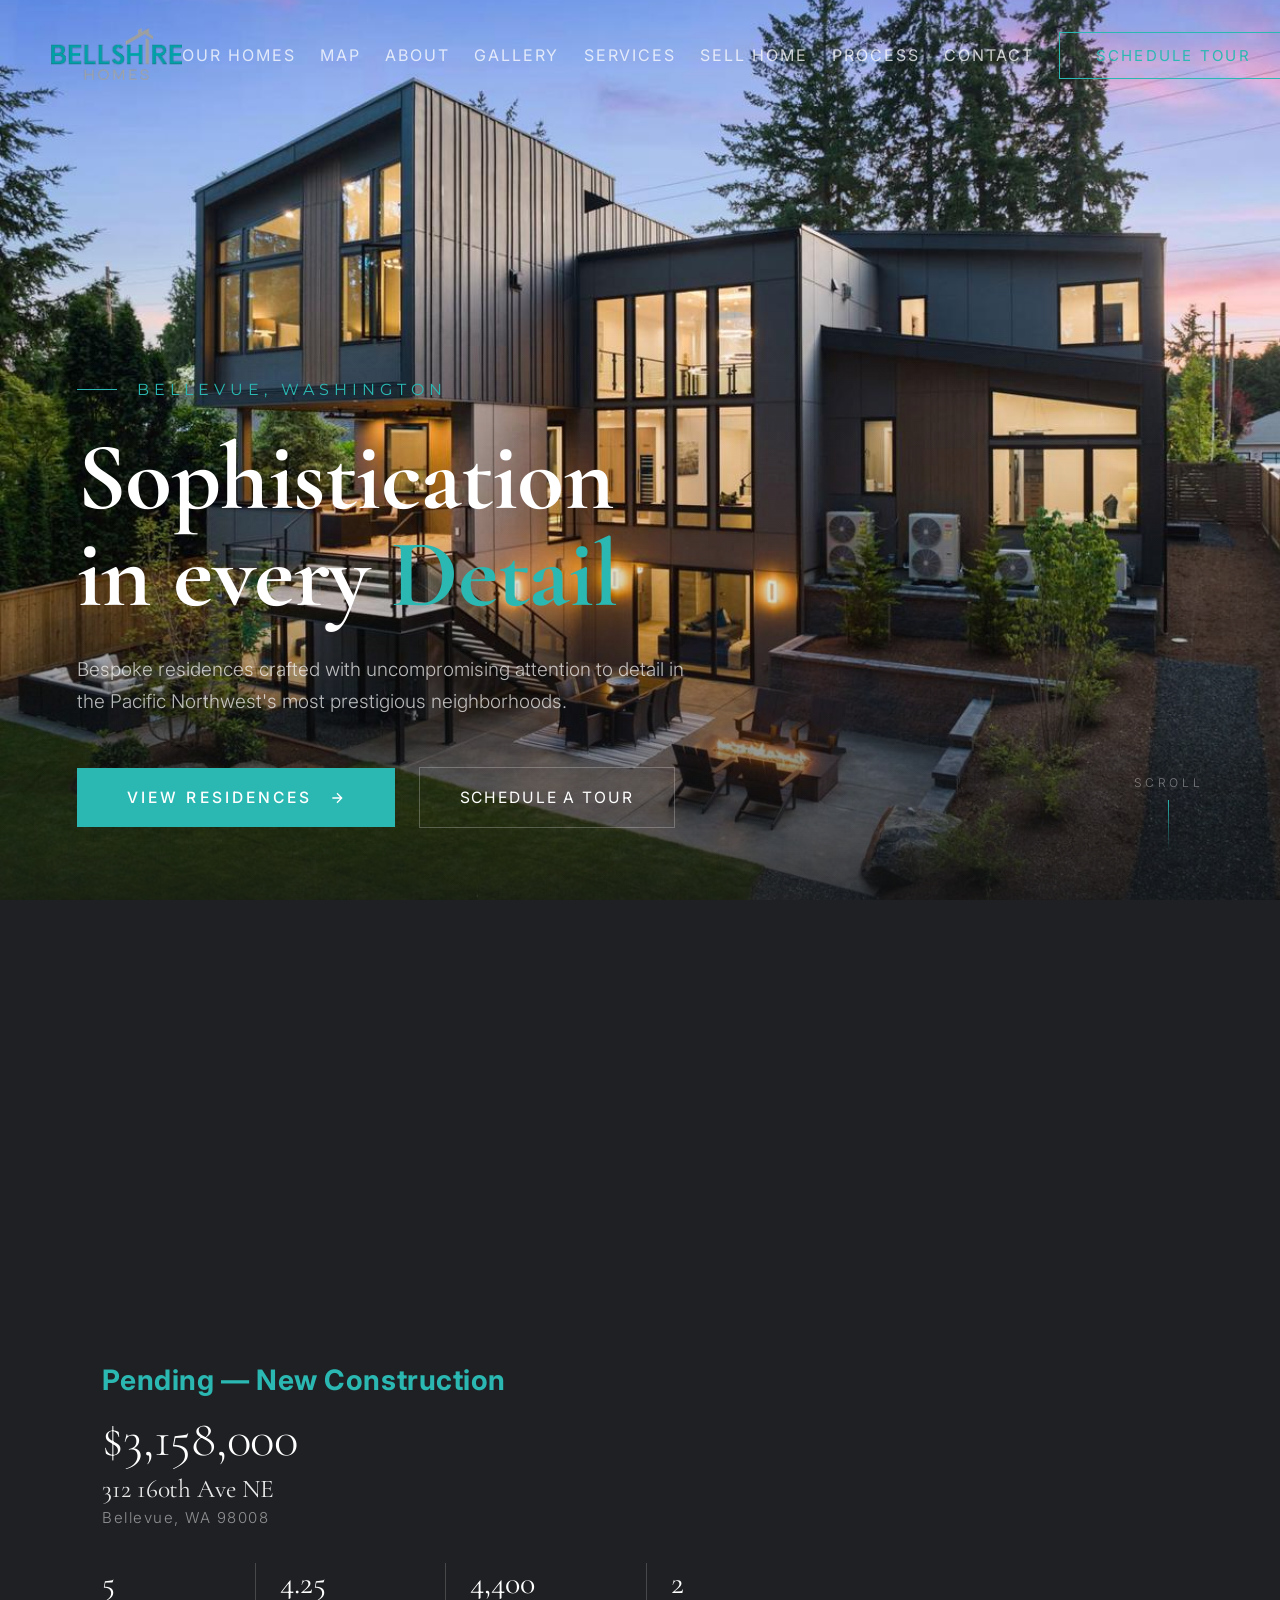
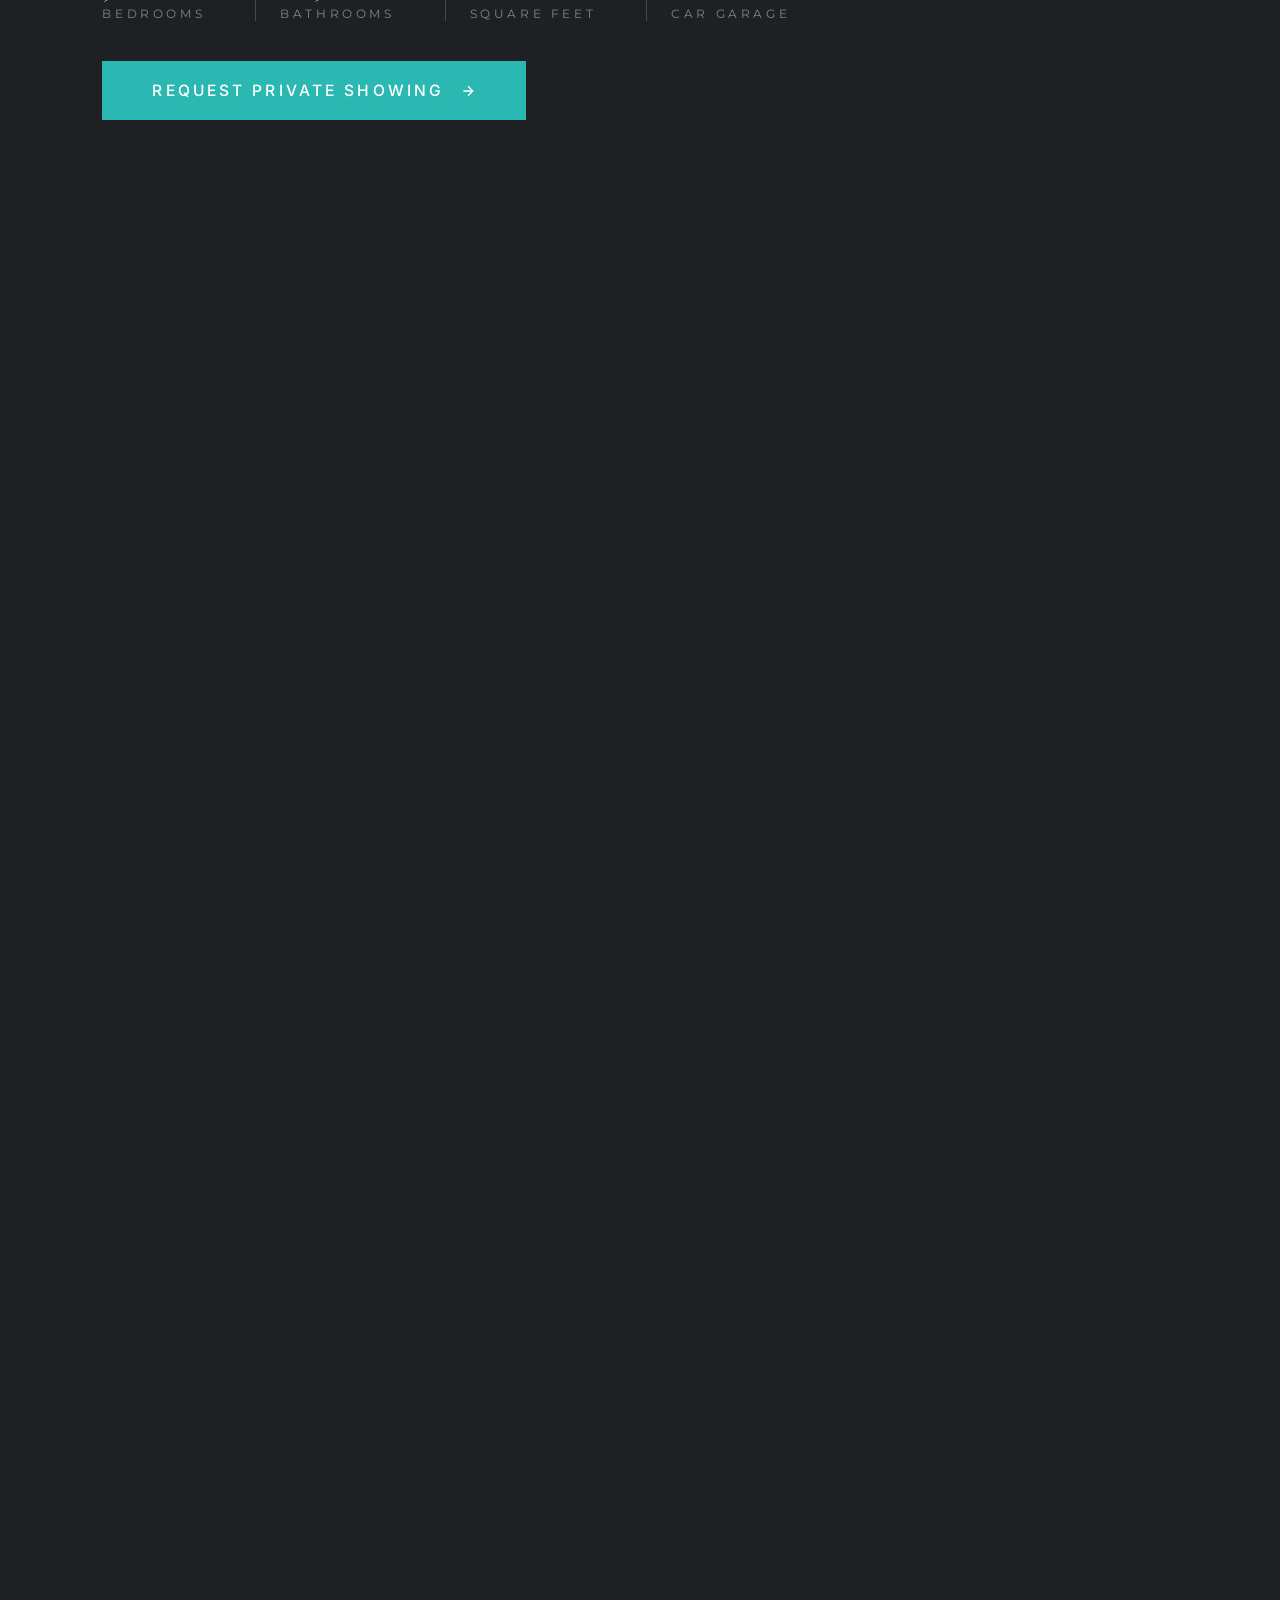
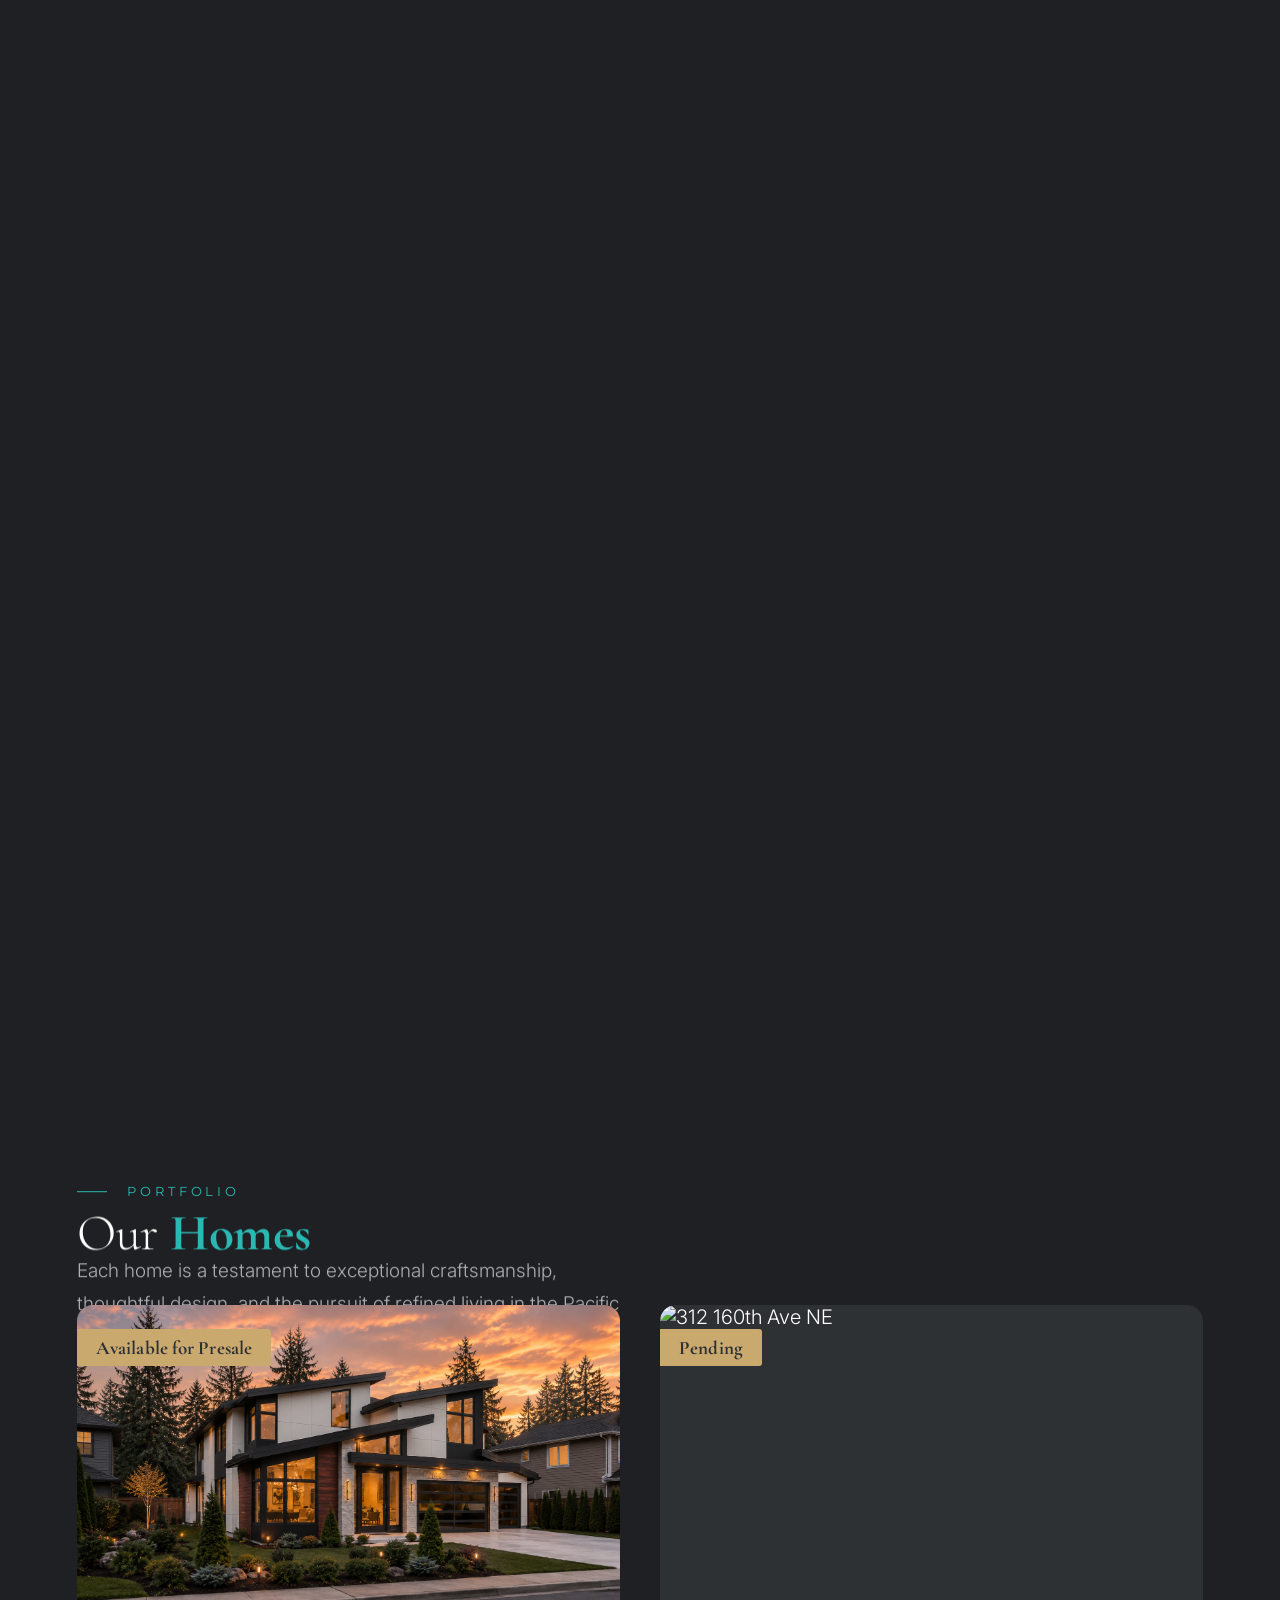
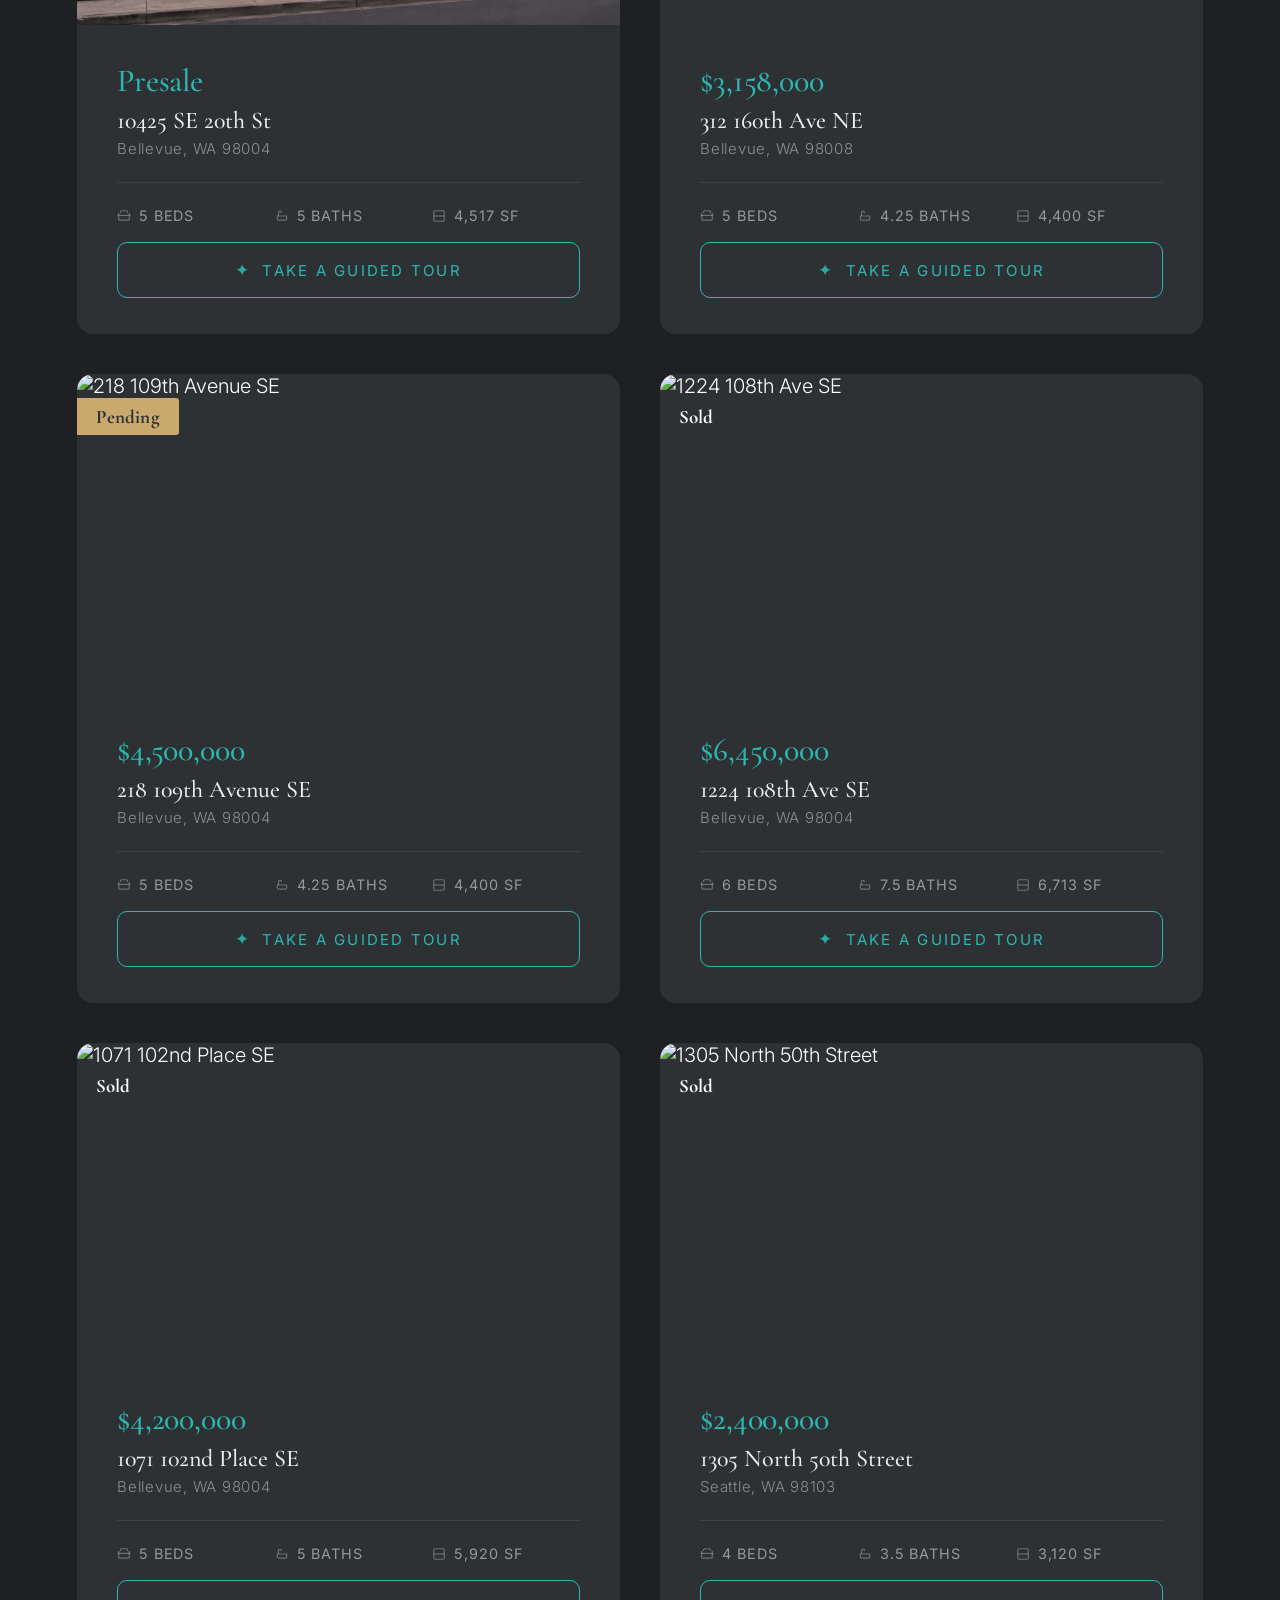
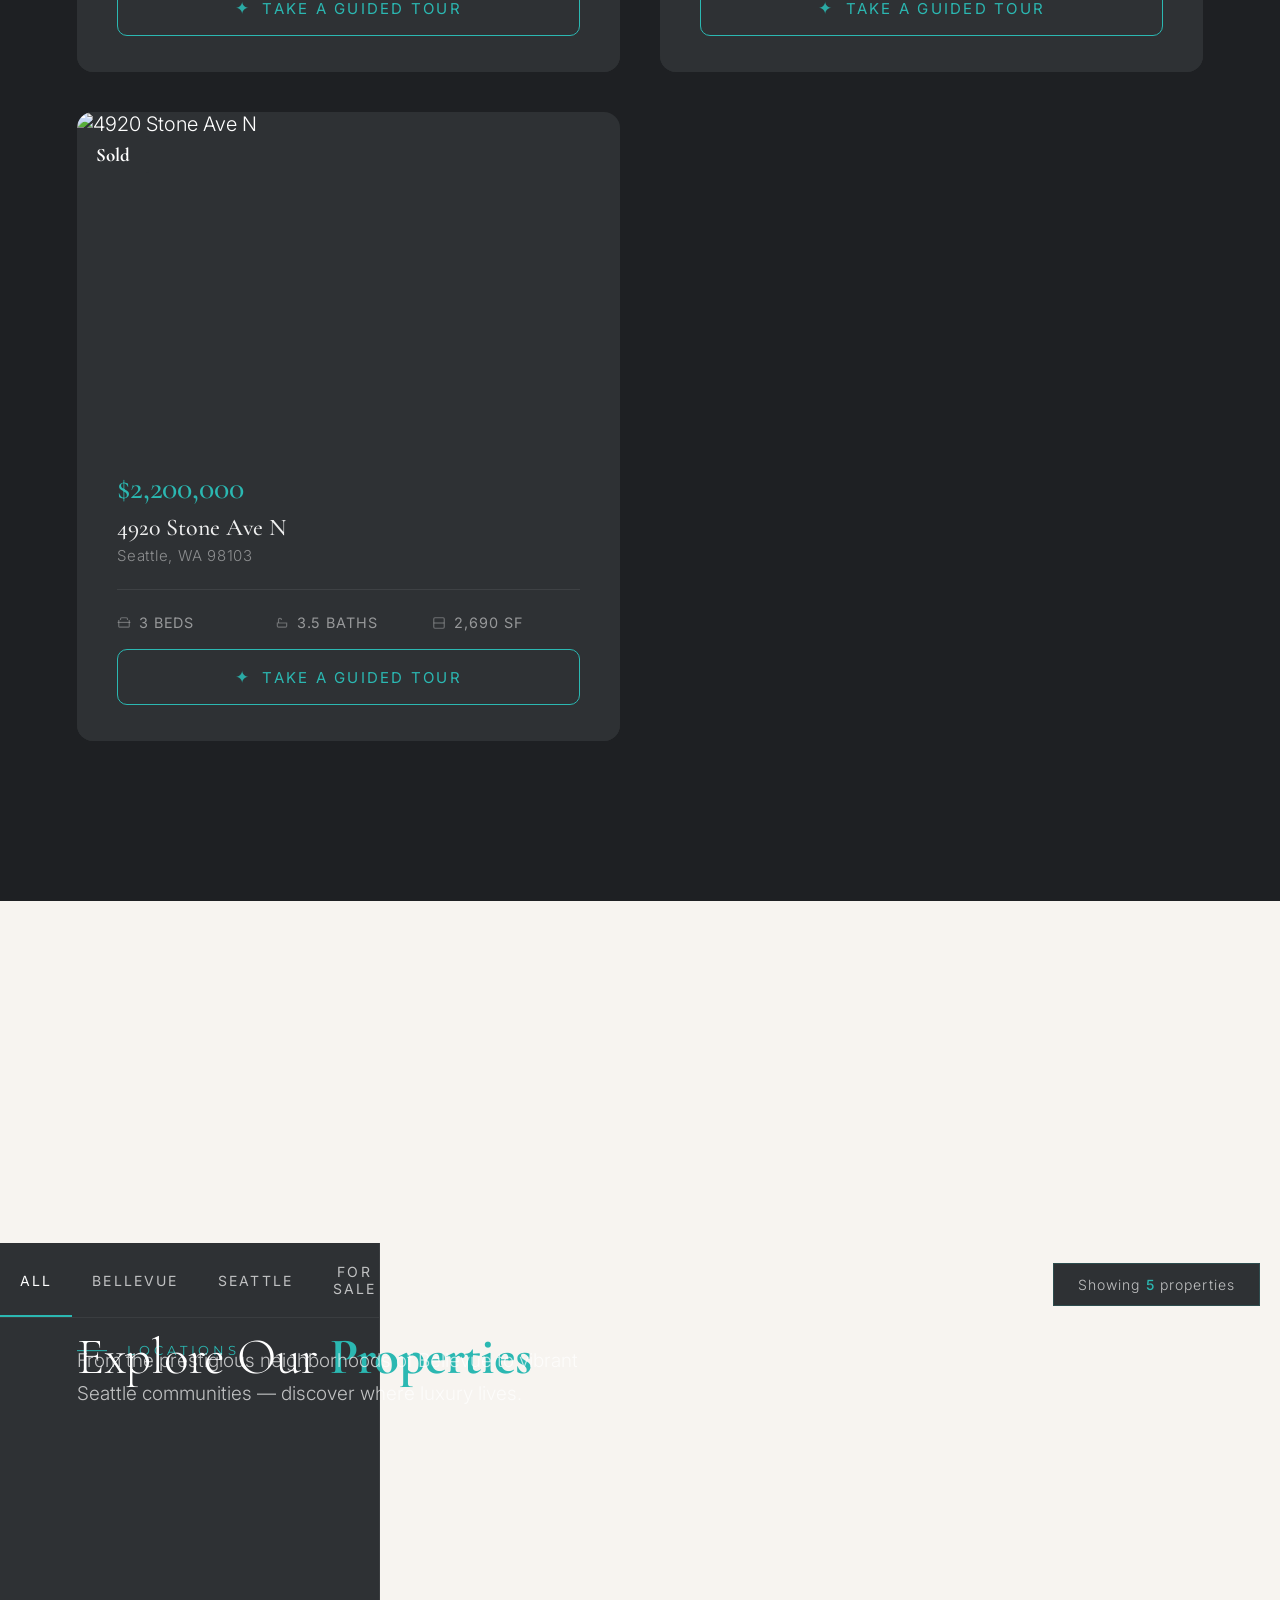
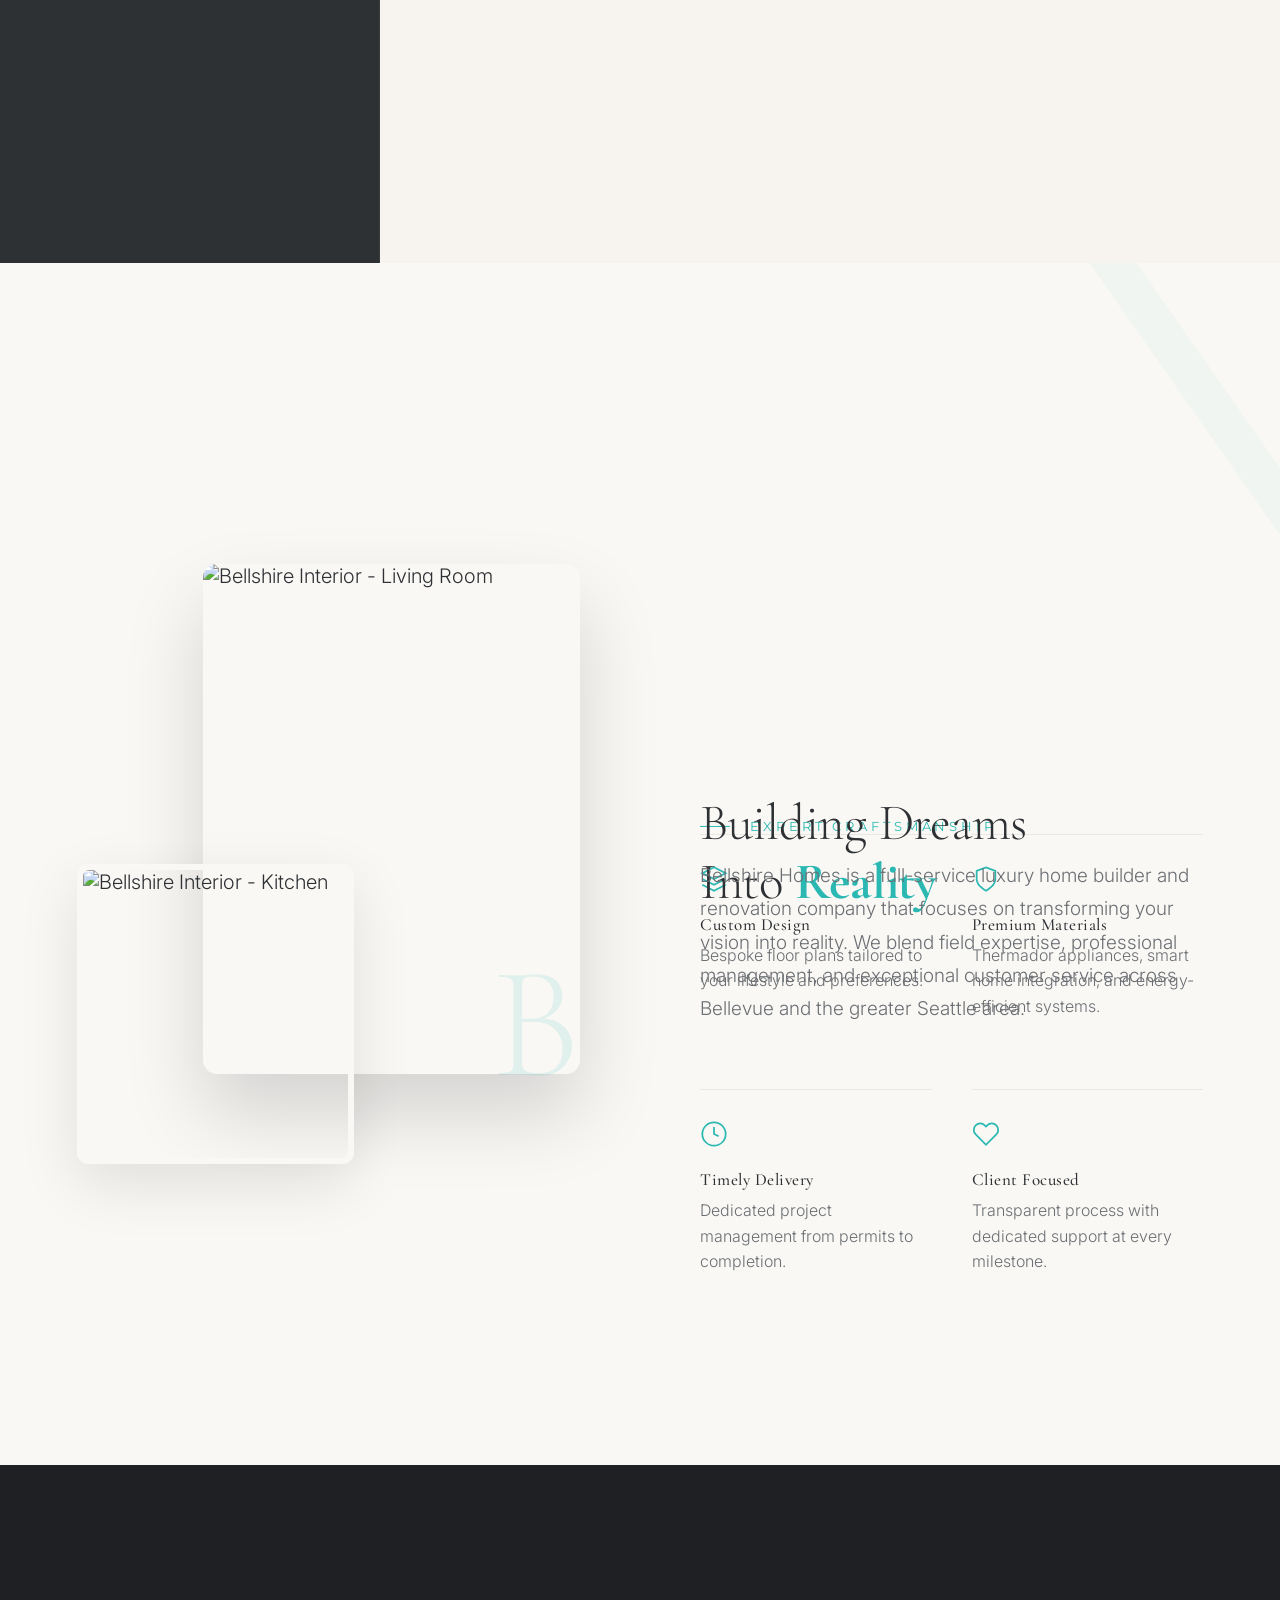
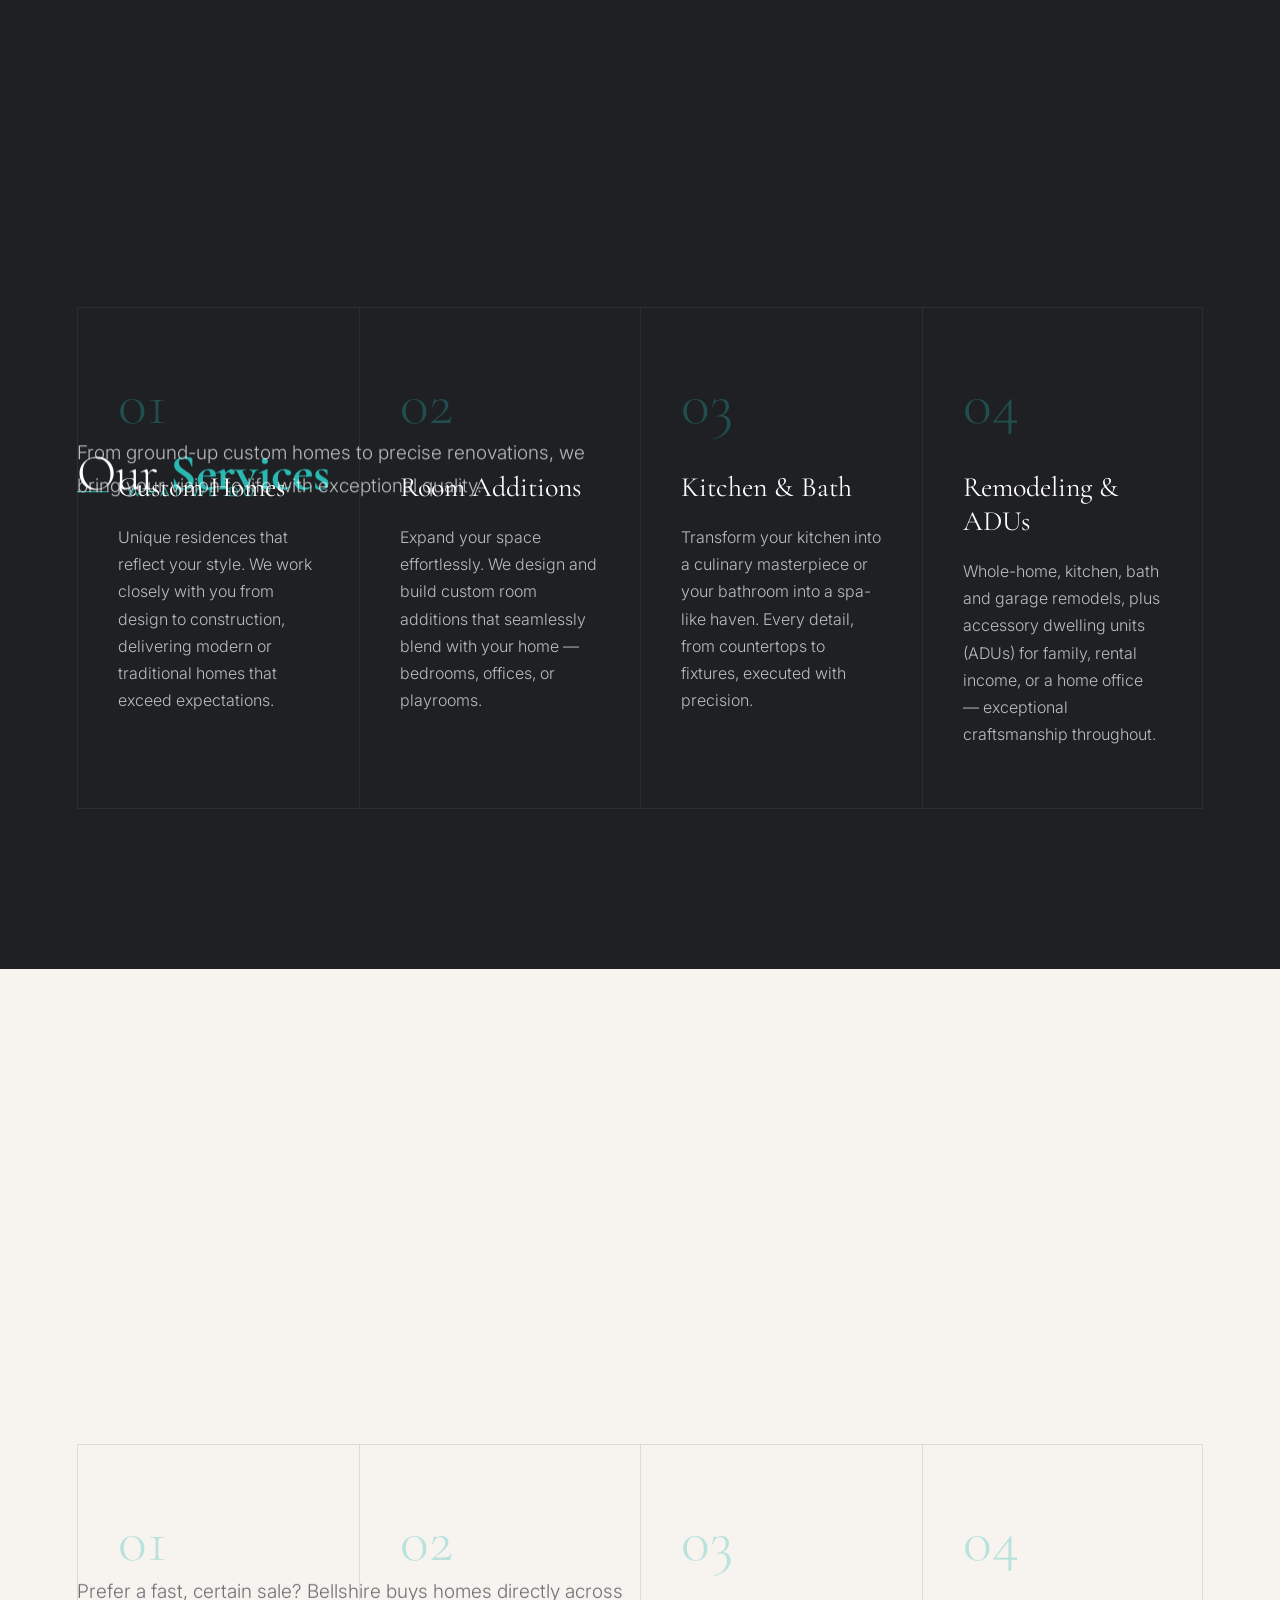
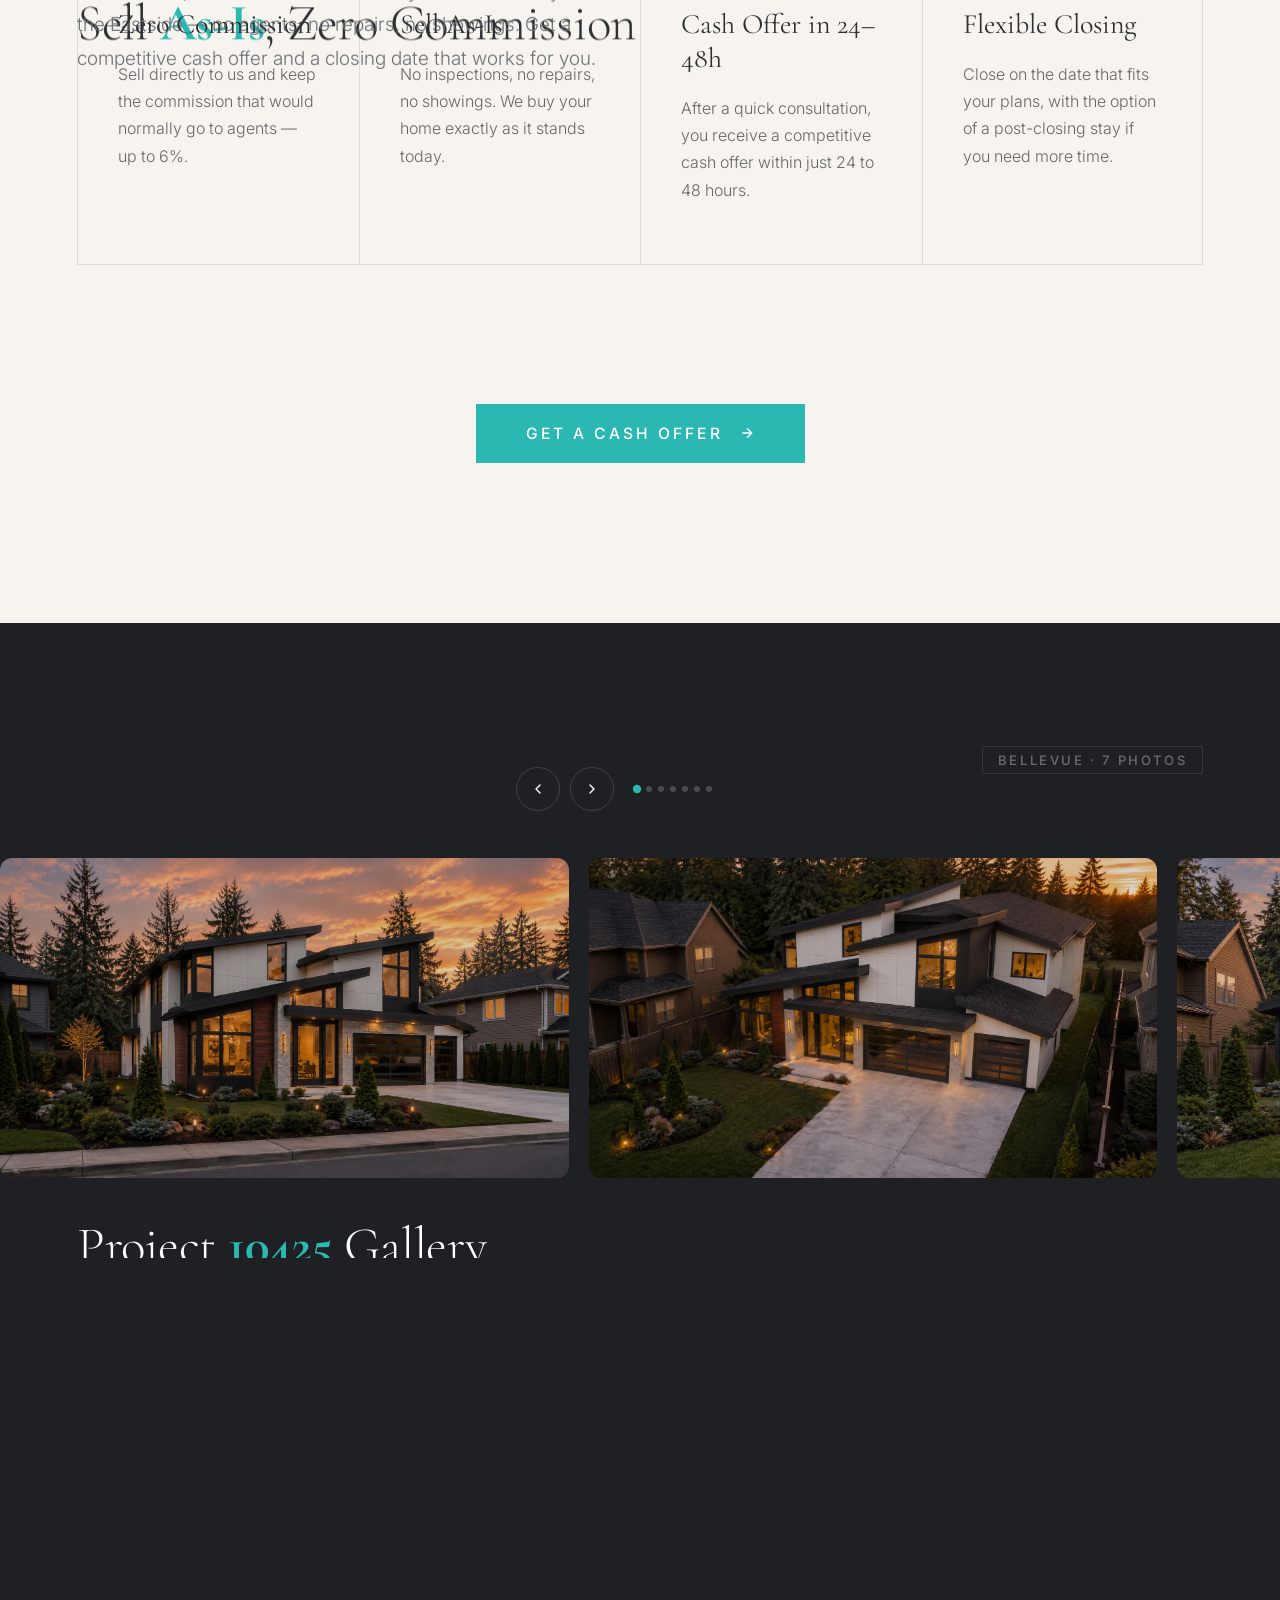
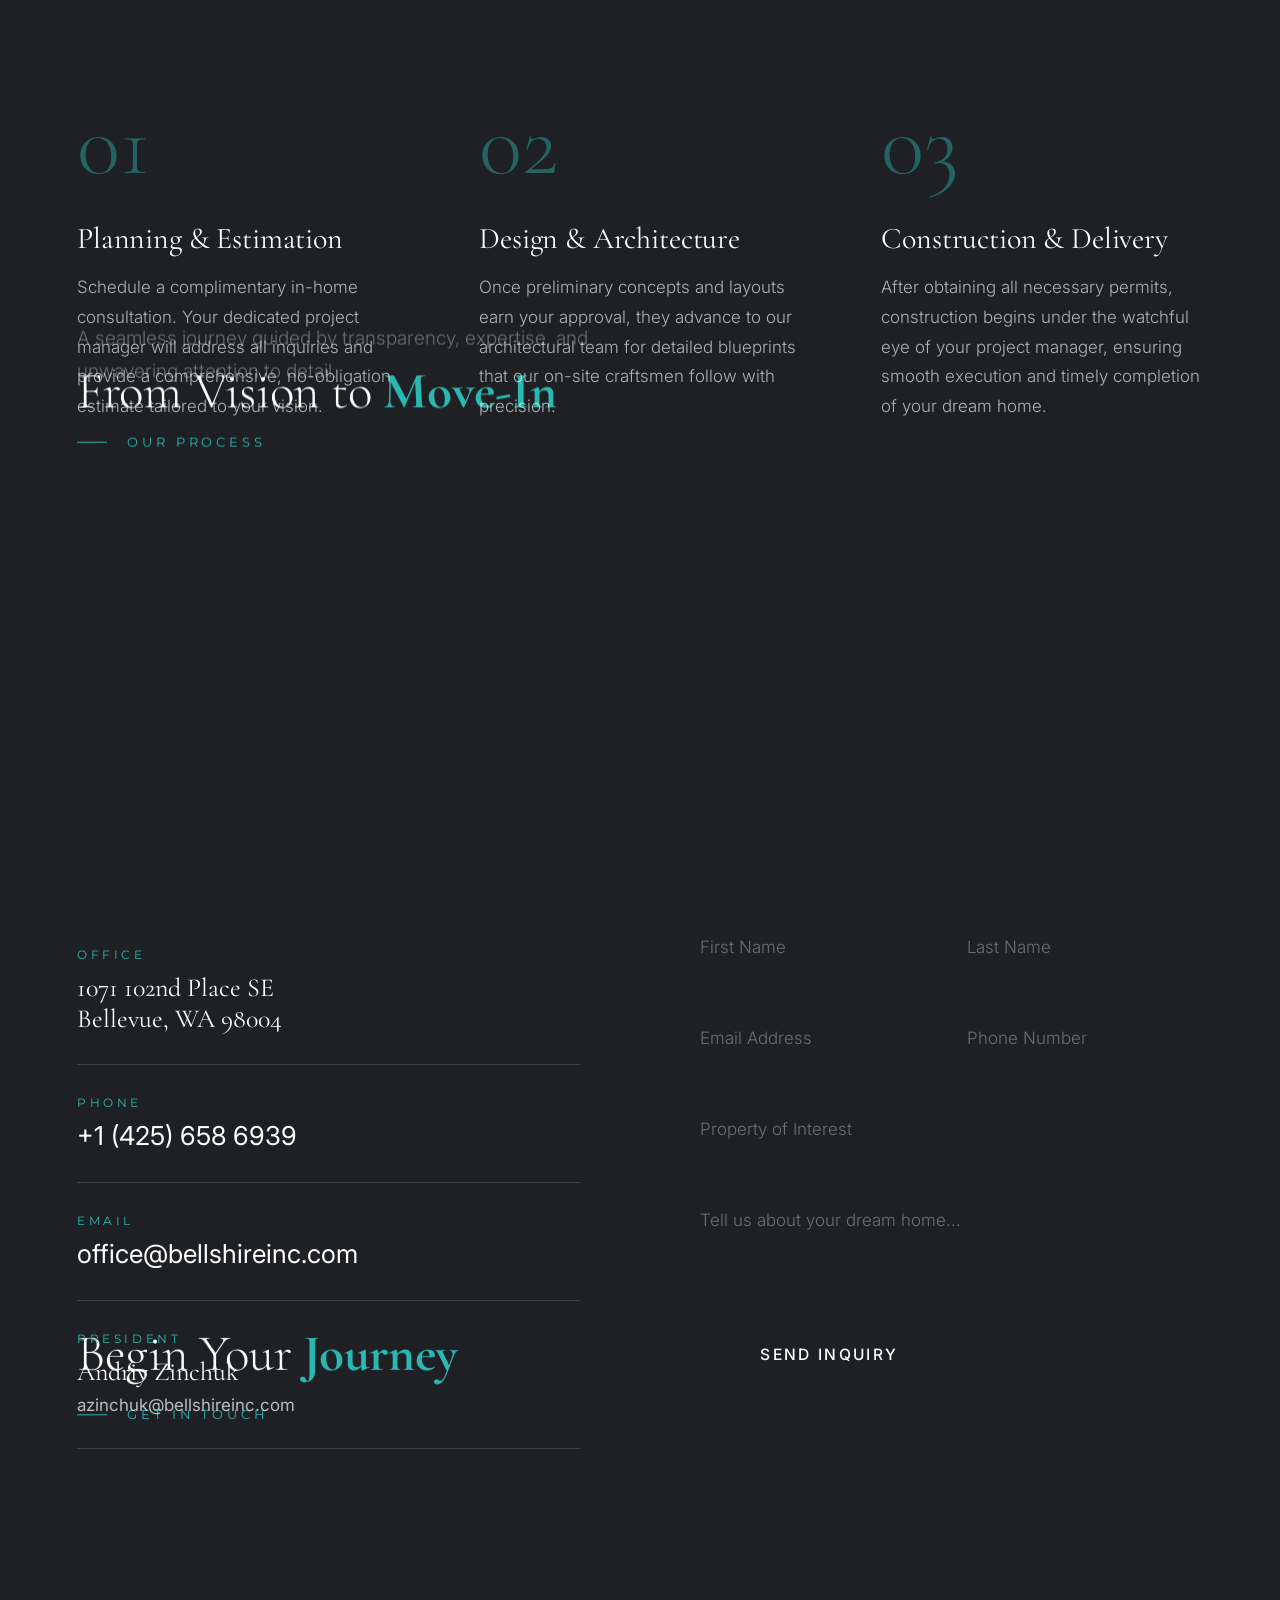
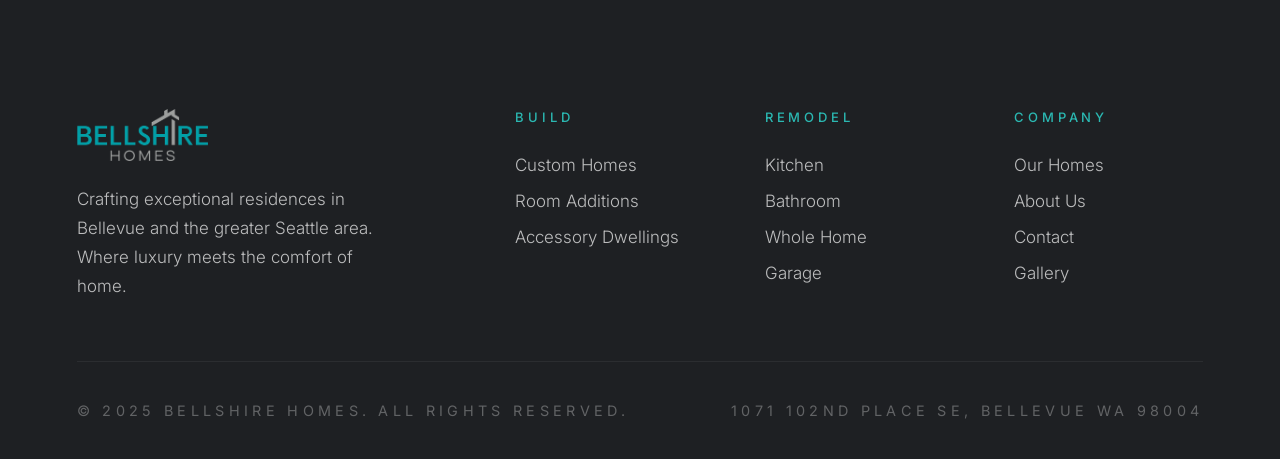
==== commit 43129e33: "tour map: Dark / Light / Satellite tile switcher Leaflet control to toggle base tiles between dark (" ====
--- a/bellshirehomes/index.html
+++ b/bellshirehomes/index.html
@@ -4,11 +4,202 @@
 <meta charset="UTF-8">
 <meta name="viewport" content="width=device-width, initial-scale=1.0, viewport-fit=cover, interactive-widget=resizes-content">
 <title>Bellshire Homes — Luxury Living in Bellevue</title>
-<link href="https://fonts.googleapis.com/css2?family=Cormorant+Garamond:ital,wght@0,300;0,400;0,500;0,600;0,700;1,300;1,400&family=Outfit:wght@200;300;400;500;600&display=swap" rel="stylesheet">
+<!-- ▼ martinbuilding.com fonts: Butler (display serif) + General Sans (Maison-equivalent) ▼ -->
+<link rel="stylesheet" href="https://fonts.cdnfonts.com/css/butler">
+<link rel="stylesheet" href="https://api.fontshare.com/v2/css?f%5B%5D=general-sans@300,400,500,600,700&display=swap">
+<!-- Fallback fonts kept for safety/comparison -->
+<link href="https://fonts.googleapis.com/css2?family=Cormorant+Garamond:ital,wght@0,300;0,400;0,500;0,600;0,700;1,300;1,400&family=Inter:wght@300;400;500;600&family=Montserrat:wght@300;400;500;600&family=Outfit:wght@200;300;400;500;600&display=swap" rel="stylesheet">
 <link rel="preload" href="hero-new.mp4" as="video" type="video/mp4">
 <link rel="stylesheet" href="https://cdnjs.cloudflare.com/ajax/libs/leaflet/1.9.4/leaflet.min.css" />
 <script src="https://cdnjs.cloudflare.com/ajax/libs/leaflet/1.9.4/leaflet.min.js"></script>
 <style>
+  /* ═══════════════════════════════════════════════════════════
+     FONTS EXPERIMENT v2 — Faithful martinbuilding.com typography
+     - Display: Butler, serif (weight 700) — same as martinbuilding
+     - Body/Labels: General Sans (Maison-equivalent, weight 400-500)
+     - Labels use letter-spacing: 0.3em (matches martinbuilding 4px @ 12-14px)
+     ═══════════════════════════════════════════════════════════ */
+  :root {
+    --font-display: 'Butler', 'Cormorant Garamond', serif;
+    --font-body:    'General Sans', 'Inter', sans-serif;
+    --font-label:   'General Sans', 'Montserrat', sans-serif;
+  }
+
+  /* Override everything that previously used Cormorant Garamond / Inter / Montserrat / Outfit */
+  body, body * {
+    font-family: var(--font-body);
+  }
+
+  /* All Cormorant Garamond elements → Butler */
+  [style*="Cormorant"],
+  h1, h2, h3,
+  .hero-title, .section-title, .property-title, .feature-title,
+  .property-card-title, .about-title, .featured-title,
+  .step-title, .contact-title, .ai-form-title, .ai-name,
+  .ai-success-card h3, .ai-setup-card h3,
+  .ai-modal-header-title em, .ai-voice-title em,
+  .featured-label-hero, .featured-price, .featured-address,
+  .property-price, .property-card-title,
+  em {
+    font-family: var(--font-display) !important;
+    font-weight: 700;
+    letter-spacing: -0.005em;
+  }
+
+  /* Uppercase labels/eyebrows — apply martinbuilding's wide tracking (4px @ 12px ≈ 0.3em) */
+  .section-label,
+  .ai-form-eyebrow,
+  .ai-field-lbl,
+  .nav-link,
+  .footer-nav a,
+  .feature-tag,
+  .property-status,
+  .property-meta,
+  .map-listing-status,
+  .map-listing-price,
+  .ai-modal-header-title,
+  .ai-voice-title,
+  .ai-voice-status,
+  .step-num,
+  .footer-eyebrow,
+  .footer-bottom,
+  .ai-setup-field label,
+  .ai-input-label,
+  .ai-voice-input-label,
+  [class*="eyebrow"],
+  [class*="-label"] {
+    font-family: var(--font-label) !important;
+    font-weight: 400 !important;
+    letter-spacing: 0.3em !important;
+    text-transform: uppercase;
+  }
+
+  /* CTA buttons — match martinbuilding wide-tracked uppercase */
+  .btn-primary, .btn-secondary, .ai-launch-btn, .ai-submit-btn,
+  button.cta, .schedule-btn, .view-btn, .hero-cta-row a {
+    font-family: var(--font-label) !important;
+    font-weight: 500 !important;
+    letter-spacing: 0.2em !important;
+    text-transform: uppercase;
+  }
+
+  /* ───── Exception: featured-label-hero is a DISPLAY element, not a label ───── */
+  body .featured-label-hero {
+    font-family: var(--font-display) !important;
+    font-weight: 700 !important;
+    font-style: normal !important;
+    letter-spacing: 0.02em !important;
+    text-transform: none !important;
+  }
+
+  /* ───── Property status badges — match "Explore Our Properties" Butler style ─────
+     Same font + mixed case + normal letter-spacing so the serif character
+     of Butler is clearly visible (serifs invisible at 12px uppercase).         */
+  body .property-status {
+    font-family: var(--font-display) !important;
+    font-weight: 700 !important;
+    font-style: normal !important;
+    font-size: 0.95rem !important;       /* bumped from 0.6rem so serifs are visible */
+    letter-spacing: 0.005em !important;
+    text-transform: none !important;     /* mixed case shows serifs */
+    padding: 0.35rem 0.95rem !important;
+  }
+
+  /* ───── Property card stats (BEDS / BATHS / SF) — even 3-column layout ─────
+     The [class*=-label] catch-all gave .property-meta 0.3em tracking which
+     made each stat a different width + wrapped the numbers. Make 3 equal
+     columns with tight tracking so all cards line up consistently.            */
+  body .property-meta {
+    display: flex !important;
+    justify-content: space-between !important;
+    gap: .5rem !important;
+    letter-spacing: .06em !important;
+  }
+  body .property-meta .meta-item {
+    flex: 1 1 0 !important;
+    justify-content: flex-start !important;
+    letter-spacing: .06em !important;
+    font-size: .72rem !important;
+    white-space: nowrap !important;
+    min-width: 0 !important;
+  }
+
+  /* ───── Smooth block-parallax for featured property text layer ─────
+     The whole #featured-parallax-content moves as ONE layer above the image.
+     Children must NOT have their own transforms or transitions —
+     that would cause them to drift apart and overlap each other.           */
+  #featured-parallax-content {
+    transition: translate 0.12s linear, transform 0.12s linear;
+    will-change: translate, transform;
+    backface-visibility: hidden;
+  }
+  /* Reset any leftover per-child transforms (from earlier parallax experiment) */
+  #featured-parallax-content > * {
+    translate: 0 !important;
+    transform: none !important;
+    transition: none !important;
+    will-change: auto !important;
+  }
+  @media (prefers-reduced-motion: reduce) {
+    #featured-parallax-content {
+      transition: none !important;
+      translate: 0 !important;
+      transform: none !important;
+    }
+  }
+
+  /* ───── Property card media icons (Video / 3D / Features) — visible on mobile ─────
+     On desktop they only appear on card hover; on mobile (no hover), show them always
+     in a more compact, horizontal layout aligned to top-right of the image.        */
+  @media (max-width: 1024px) {
+    .prop-media-icons {
+      opacity: 1 !important;
+      flex-direction: row !important;
+      top: auto !important;
+      bottom: 12px !important;
+      right: 12px !important;
+      gap: 6px !important;
+    }
+    .prop-media-icon {
+      width: 34px !important;
+      height: 34px !important;
+      background: rgba(0,0,0,0.65) !important;
+    }
+    .prop-media-icon svg { width: 14px !important; height: 14px !important; }
+    .prop-media-icon.icon-3d { font-size: 0.58rem !important; }
+  }
+
+  /* ───── Hero size bump (experiment) ───── */
+  .hero-title {
+    font-size: clamp(2.6rem, 7.5vw, 8rem) !important;
+    line-height: 1.02 !important;
+    font-weight: 700 !important;
+  }
+  .hero-subtitle {
+    font-size: clamp(0.95rem, 1.4vw, 1.35rem) !important;
+    line-height: 1.65 !important;
+    max-width: 620px !important;
+  }
+  .hero-eyebrow,
+  .hero .section-label {
+    font-size: 0.78rem !important;
+    letter-spacing: 0.32em !important;
+  }
+  @media (max-width: 480px) {
+    .hero-title    { font-size: 2.4rem !important; line-height: 1.06 !important; }
+    .hero-subtitle { font-size: 0.95rem !important; }
+  }
+
+  /* ───── Force all italics to roman/upright ───── */
+  em, i,
+  .hero-title em,
+  .section-title em,
+  .pg-title em,
+  [style*="font-style: italic"],
+  [style*="font-style:italic"] {
+    font-style: normal !important;
+  }
+
   :root {
     --charcoal: #2E3134;
     --charcoal-deep: #1E2023;
@@ -32,7 +223,7 @@
   }
 
   body {
-    font-family: 'Outfit', sans-serif;
+    font-family: 'General Sans', 'Inter', sans-serif;
     font-weight: 300;
     color: var(--text-primary);
     background: var(--warm-white);
@@ -50,7 +241,7 @@
   .preloader.hidden { opacity: 0; visibility: hidden; pointer-events: none; }
   .preloader-logo {
     color: var(--teal);
-    font-family: 'Outfit', sans-serif;
+    font-family: 'General Sans', 'Inter', sans-serif;
     font-weight: 600;
     font-size: 2.2rem;
     letter-spacing: 0.3em;
@@ -80,7 +271,7 @@
     transition: width 0.4s ease;
   }
   .preloader-text {
-    font-family: 'Outfit', sans-serif;
+    font-family: 'General Sans', 'Inter', sans-serif;
     font-size: 0.55rem;
     letter-spacing: 0.35em;
     text-transform: uppercase;
@@ -115,7 +306,7 @@
   }
   .logo-icon svg { width: 100%; height: 100%; }
   .logo-text {
-    font-family: 'Outfit', sans-serif;
+    font-family: 'General Sans', 'Inter', sans-serif;
     font-weight: 600;
     font-size: 1.15rem;
     letter-spacing: 0.25em;
@@ -128,7 +319,7 @@
     object-fit: contain;
   }
   .logo-sub {
-    font-family: 'Outfit', sans-serif;
+    font-family: 'General Sans', 'Inter', sans-serif;
     font-weight: 300;
     font-size: 0.55rem;
     letter-spacing: 0.45em;
@@ -253,7 +444,7 @@
     background: var(--teal);
   }
   .hero-title {
-    font-family: 'Cormorant Garamond', serif;
+    font-family: 'Butler', 'Cormorant Garamond', serif;
     font-weight: 300;
     font-size: clamp(3rem, 6.5vw, 6.5rem);
     line-height: 1.05;
@@ -371,7 +562,7 @@
     background: var(--teal);
   }
   .section-title {
-    font-family: 'Cormorant Garamond', serif;
+    font-family: 'Butler', 'Cormorant Garamond', serif;
     font-weight: 300;
     font-size: clamp(2.2rem, 4vw, 3.8rem);
     line-height: 1.15;
@@ -453,10 +644,10 @@
     will-change: transform;
   }
 
-  /* "FOR SALE" label styled like hero italic serif */
+  /* "FOR SALE" label — upright Butler */
   .featured-label-hero {
-    font-family: 'Cormorant Garamond', serif;
-    font-style: italic;
+    font-family: 'Butler', 'Cormorant Garamond', serif;
+    font-style: normal;
     font-weight: 400;
     font-size: clamp(1.3rem, 2.2vw, 2rem);
     color: var(--teal);
@@ -466,7 +657,7 @@
   }
 
   .featured-overlay-content .featured-price {
-    font-family: 'Cormorant Garamond', serif;
+    font-family: 'Butler', 'Cormorant Garamond', serif;
     font-size: clamp(2rem, 4vw, 3.2rem);
     font-weight: 300;
     color: white;
@@ -474,7 +665,7 @@
     line-height: 1.1;
   }
   .featured-overlay-content .featured-address {
-    font-family: 'Cormorant Garamond', serif;
+    font-family: 'Butler', 'Cormorant Garamond', serif;
     font-size: clamp(1.1rem, 2vw, 1.6rem);
     font-weight: 400;
     color: rgba(255,255,255,0.9);
@@ -503,7 +694,7 @@
     padding-left: 0;
   }
   .featured-overlay-content .stat-value {
-    font-family: 'Cormorant Garamond', serif;
+    font-family: 'Butler', 'Cormorant Garamond', serif;
     font-size: 1.6rem;
     font-weight: 400;
     color: white;
@@ -548,14 +739,14 @@
     padding: 5rem;
   }
   .featured-price {
-    font-family: 'Cormorant Garamond', serif;
+    font-family: 'Butler', 'Cormorant Garamond', serif;
     font-size: 2.8rem;
     font-weight: 300;
     color: var(--teal);
     margin-bottom: 0.5rem;
   }
   .featured-address {
-    font-family: 'Cormorant Garamond', serif;
+    font-family: 'Butler', 'Cormorant Garamond', serif;
     font-size: 1.8rem;
     font-weight: 400;
     color: white;
@@ -578,7 +769,7 @@
     border-top: 1px solid rgba(255,255,255,0.08);
   }
   .stat-value {
-    font-family: 'Cormorant Garamond', serif;
+    font-family: 'Butler', 'Cormorant Garamond', serif;
     font-size: 2rem;
     font-weight: 400;
     color: white;
@@ -667,7 +858,7 @@
     border-bottom: 1px solid rgba(255,255,255,0.06);
   }
   .pg-title {
-    font-family: 'Cormorant Garamond', serif;
+    font-family: 'Butler', 'Cormorant Garamond', serif;
     font-size: 1.4rem; font-weight: 400;
     color: white;
   }
@@ -693,11 +884,15 @@
     display: block;
     border-radius: 10px;
     transition: filter .5s ease;
+    /* Skeleton shimmer shows through until the photo paints over it */
     background: linear-gradient(100deg, #1c1c1c 30%, #2c2c2c 50%, #1c1c1c 70%);
     background-size: 200% 100%;
     animation: pgShimmer 1.4s ease-in-out infinite;
   }
-  .pg-grid img.pg-loaded { animation: none; background: #1a1a1a; }
+  .pg-grid img.pg-loaded {
+    animation: none;
+    background: #1a1a1a;
+  }
   .pg-grid img:hover { opacity: 0.85; }
   @keyframes pgShimmer { 0%{background-position:200% 0} 100%{background-position:-200% 0} }
   .property-status {
@@ -719,14 +914,14 @@
     background: var(--charcoal);
   }
   .property-price {
-    font-family: 'Cormorant Garamond', serif;
+    font-family: 'Butler', 'Cormorant Garamond', serif;
     font-size: 1.6rem;
     font-weight: 500;
     color: var(--teal);
     margin-bottom: 0.3rem;
   }
   .property-name {
-    font-family: 'Cormorant Garamond', serif;
+    font-family: 'Butler', 'Cormorant Garamond', serif;
     font-size: 1.2rem;
     font-weight: 500;
     color: rgba(255,255,255,0.92);
@@ -866,7 +1061,7 @@
   }
   .about-number {
     position: absolute; bottom: 3rem; right: 0;
-    font-family: 'Cormorant Garamond', serif;
+    font-family: 'Butler', 'Cormorant Garamond', serif;
     font-size: 8rem;
     font-weight: 300;
     color: var(--teal);
@@ -931,7 +1126,7 @@
     background: rgba(255,255,255,0.03);
   }
   .service-num {
-    font-family: 'Cormorant Garamond', serif;
+    font-family: 'Butler', 'Cormorant Garamond', serif;
     font-size: 3rem;
     font-weight: 300;
     color: var(--teal);
@@ -941,7 +1136,7 @@
   }
   .service-card:hover .service-num { opacity: 0.7; }
   .service-name {
-    font-family: 'Cormorant Garamond', serif;
+    font-family: 'Butler', 'Cormorant Garamond', serif;
     font-size: 1.4rem;
     font-weight: 400;
     color: white;
@@ -973,7 +1168,7 @@
   }
   .step::before {
     content: counter(step, decimal-leading-zero);
-    font-family: 'Cormorant Garamond', serif;
+    font-family: 'Butler', 'Cormorant Garamond', serif;
     font-size: 4.5rem;
     font-weight: 300;
     color: var(--teal);
@@ -983,7 +1178,7 @@
     margin-bottom: 1.5rem;
   }
   .step-title {
-    font-family: 'Cormorant Garamond', serif;
+    font-family: 'Butler', 'Cormorant Garamond', serif;
     font-size: 1.5rem;
     font-weight: 400;
     margin-bottom: 0.8rem;
@@ -1031,7 +1226,7 @@
     background: transparent;
     border: none;
     color: var(--text-light);
-    font-family: 'Outfit', sans-serif;
+    font-family: 'General Sans', 'Inter', sans-serif;
     font-size: 0.7rem;
     font-weight: 400;
     letter-spacing: 0.15em;
@@ -1092,7 +1287,7 @@
   .map-listing-status.sold { background: rgba(255,255,255,0.1); color: var(--text-light); }
   .map-listing-status.presale { background: var(--gold-accent); color: var(--charcoal); }
   .map-listing-name {
-    font-family: 'Cormorant Garamond', serif;
+    font-family: 'Butler', 'Cormorant Garamond', serif;
     font-size: 1.05rem;
     font-weight: 500;
     color: white;
@@ -1117,12 +1312,12 @@
     width: 100%;
   }
   .map-listing-details span {
-    white-space: nowrap;
+    white-space: nowrap;   /* keep "5 Beds" / "4,400 SF" on one line */
     flex: 0 1 auto;
     letter-spacing: 0;
   }
   .map-listing-price {
-    font-family: 'Cormorant Garamond', serif;
+    font-family: 'Butler', 'Cormorant Garamond', serif;
     font-size: 1.1rem;
     font-weight: 500;
     color: var(--teal);
@@ -1186,7 +1381,7 @@
   .popup-card-status.sold { background: rgba(255,255,255,0.1); color: var(--text-light); }
   .popup-card-status.presale { background: var(--gold-accent); color: var(--charcoal); }
   .popup-card-name {
-    font-family: 'Cormorant Garamond', serif;
+    font-family: 'Butler', 'Cormorant Garamond', serif;
     font-size: 1.2rem;
     font-weight: 500;
     color: white;
@@ -1198,7 +1393,7 @@
     margin-bottom: 0.5rem;
   }
   .popup-card-price {
-    font-family: 'Cormorant Garamond', serif;
+    font-family: 'Butler', 'Cormorant Garamond', serif;
     font-size: 1.35rem;
     color: var(--teal);
     font-weight: 500;
@@ -1458,7 +1653,7 @@
     margin-bottom: 0.5rem;
   }
   .contact-detail-value {
-    font-family: 'Cormorant Garamond', serif;
+    font-family: 'Butler', 'Cormorant Garamond', serif;
     font-size: 1.3rem;
     font-weight: 400;
   }
@@ -1485,7 +1680,7 @@
     border: none;
     border-bottom: 1px solid var(--border-subtle);
     background: transparent;
-    font-family: 'Outfit', sans-serif;
+    font-family: 'General Sans', 'Inter', sans-serif;
     font-size: 0.85rem;
     font-weight: 300;
     color: var(--text-primary);
@@ -1511,7 +1706,7 @@
     background: var(--charcoal-deep);
     color: white;
     border: none;
-    font-family: 'Outfit', sans-serif;
+    font-family: 'General Sans', 'Inter', sans-serif;
     font-size: 0.78rem;
     font-weight: 500;
     letter-spacing: 0.15em;
@@ -1625,7 +1820,7 @@
   .mobile-overlay a {
     display: block;
     padding: 1rem 2rem;
-    font-family: 'Outfit', sans-serif;
+    font-family: 'General Sans', 'Inter', sans-serif;
     font-size: 1.1rem;
     font-weight: 400;
     color: rgba(255,255,255,0.7);
@@ -1641,7 +1836,7 @@
     padding: 0.9rem 2.5rem;
     background: var(--teal);
     color: white !important;
-    font-family: 'Outfit', sans-serif;
+    font-family: 'General Sans', 'Inter', sans-serif;
     font-size: 0.78rem;
     font-weight: 500;
     letter-spacing: 0.15em;
@@ -1776,12 +1971,10 @@
 
 /* ── PUSH / SQUEEZE LAYOUT (desktop) ──────────────────────────────────
    When the chat OR voice panel opens, shrink the page content by the panel
-   width so nothing the assistant shows (a property card, a section) is ever
-   hidden behind the panel. Content reflows into the visible area on the left.
-   The panel itself is position:fixed at right:0 and fills the gap exactly. */
+   width so nothing the assistant shows is ever hidden behind the panel. */
 :root { --ai-panel-w: 420px; }
 /* Dock only when there's comfortable room (≥1024px). Below that the panel
-   floats as an overlay / bottom-sheet, which is the better pattern on small screens. */
+   floats as an overlay / bottom-sheet, the better pattern on small screens. */
 @media (min-width: 1024px) {
   body { transition: margin-right .42s cubic-bezier(.4,0,.2,1); }
   body:has(.ai-modal-overlay.open),
@@ -1794,7 +1987,6 @@
   /* With the panel open the bar is narrower, so tighten the label spacing too */
   body:has(.ai-modal-overlay.open) .nav-links,
   body:has(.ai-voice-overlay.open) .nav-links { gap: clamp(0.6rem, 1.15vw, 1.5rem); }
-  /* When the full-screen tour is open, the panel is hidden — release the squeeze */
   body:has(.tour-overlay.open) { margin-right: 0 !important; }
   body:has(.tour-overlay.open) nav { padding-right: 4% !important; }
 }
@@ -1819,7 +2011,7 @@
 }
 .ai-modal-header-title {
   font-size: .72rem; letter-spacing: .15em; text-transform: uppercase;
-  color: rgba(255,255,255,.35); font-family: 'Outfit', sans-serif;
+  color: rgba(255,255,255,.35); font-family: 'General Sans', 'Inter', sans-serif;
   display: flex; align-items: center; gap: .5rem;
 }
 .ai-modal-header-dot { width:7px; height:7px; border-radius:50%; background:#4a9e95; animation:pulse 2s infinite; }
@@ -1869,7 +2061,7 @@
   animation: aiSpeakRing 1.2s ease infinite;
 }
 @keyframes aiSpeakRing { 0%,100%{transform:scale(1);opacity:.6} 50%{transform:scale(1.08);opacity:.2} }
-.ai-name { font-family:'Cormorant Garamond',serif; font-size:1.25rem; font-weight:600; color:#fff; letter-spacing:.01em; }
+.ai-name { font-family:'Butler','Cormorant Garamond',serif; font-size:1.25rem; font-weight:600; color:#fff; letter-spacing:.01em; }
 .ai-title { font-size:.65rem; letter-spacing:.12em; text-transform:uppercase; color:#4a9e95; }
 .ai-status { font-size:.72rem; color:rgba(255,255,255,.35); display:flex; align-items:center; gap:.35rem; margin-top:.2rem; }
 .ai-dot { width:6px; height:6px; border-radius:50%; background:#4ade80; }
@@ -1882,13 +2074,13 @@
 .ai-msg.user-msg { flex-direction:row-reverse; }
 .ai-bubble {
   max-width:80%; padding:.75rem 1rem;
-  border-radius:14px; font-size:.84rem; line-height:1.55; font-family:'Outfit',sans-serif;
+  border-radius:14px; font-size:.84rem; line-height:1.55; font-family:'General Sans','Inter',sans-serif;
 }
 .ai-msg .ai-bubble { background:rgba(74,158,149,.1); border:1px solid rgba(74,158,149,.2); border-bottom-left-radius:3px; color:rgba(255,255,255,.88); }
 .user-msg .ai-bubble { background:rgba(255,255,255,.07); border:1px solid rgba(255,255,255,.1); border-bottom-right-radius:3px; color:rgba(255,255,255,.7); }
 .ai-msg-av { width:26px; height:26px; border-radius:50%; overflow:hidden; flex-shrink:0; background:rgba(74,158,149,.2); }
 .ai-msg-av img { width:100%; height:100%; object-fit:cover; }
-.ai-msg-av.user-av { display:flex; align-items:center; justify-content:center; font-size:.58rem; color:rgba(255,255,255,.4); font-family:'Outfit',sans-serif; }
+.ai-msg-av.user-av { display:flex; align-items:center; justify-content:center; font-size:.58rem; color:rgba(255,255,255,.4); font-family:'General Sans','Inter',sans-serif; }
 .ai-typing { display:flex; gap:4px; padding:.75rem 1rem; background:rgba(74,158,149,.08); border:1px solid rgba(74,158,149,.15); border-radius:14px; border-bottom-left-radius:3px; width:fit-content; }
 .ai-typing span { width:6px; height:6px; border-radius:50%; background:#4a9e95; animation:aiTyping 1.2s ease infinite; }
 .ai-typing span:nth-child(2){animation-delay:.2s} .ai-typing span:nth-child(3){animation-delay:.4s}
@@ -1903,7 +2095,7 @@
 .ai-input-row:focus-within { border-color:rgba(74,158,149,.4); }
 #ai-chat-input {
   flex:1; background:none; border:none; outline:none;
-  color:#fff; font-family:'Outfit',sans-serif; font-size:.84rem; resize:none; height:20px; max-height:72px;
+  color:#fff; font-family:'General Sans','Inter',sans-serif; font-size:.84rem; resize:none; height:20px; max-height:72px;
 }
 #ai-chat-input::placeholder { color:rgba(255,255,255,.2); }
 .ai-send { width:34px; height:34px; border-radius:8px; background:#4a9e95; border:none; cursor:pointer; display:flex; align-items:center; justify-content:center; flex-shrink:0; transition:background .2s,transform .15s; }
@@ -1920,7 +2112,7 @@
 .ai-right::-webkit-scrollbar-thumb { background:rgba(0,0,0,.12); border-radius:2px; }
 .ai-form-header { padding:1.5rem 1.5rem 1.2rem; background:#fff; border-bottom:1px solid rgba(0,0,0,.07); }
 .ai-form-eyebrow { font-size:.65rem; letter-spacing:.15em; text-transform:uppercase; color:#4a9e95; margin-bottom:.3rem; }
-.ai-form-title { font-family:'Cormorant Garamond',serif; font-size:1.4rem; font-weight:400; color:#1a1a1a; }
+.ai-form-title { font-family:'Butler','Cormorant Garamond',serif; font-size:1.4rem; font-weight:400; color:#1a1a1a; }
 .ai-form-sub { font-size:.74rem; color:rgba(0,0,0,.35); margin-top:.25rem; }
 .ai-progress { height:3px; background:rgba(0,0,0,.06); margin-top:.9rem; border-radius:2px; overflow:hidden; }
 .ai-progress-fill { height:100%; background:#4a9e95; border-radius:2px; transition:width .6s ease; width:0; }
@@ -1931,17 +2123,17 @@
 .ai-field.filled .ai-field-check { background:#4a9e95; border-color:#4a9e95; }
 .ai-field-check svg { display:none; }
 .ai-field.filled .ai-field-check svg { display:block; }
-.ai-field-lbl { font-size:.67rem; letter-spacing:.1em; text-transform:uppercase; color:rgba(0,0,0,.35); margin-bottom:.2rem; font-family:'Outfit',sans-serif; }
-.ai-field-val { font-size:.88rem; color:rgba(0,0,0,.2); font-style:italic; transition:all .4s; min-height:20px; font-family:'Outfit',sans-serif; }
+.ai-field-lbl { font-size:.67rem; letter-spacing:.1em; text-transform:uppercase; color:rgba(0,0,0,.35); margin-bottom:.2rem; font-family:'General Sans','Inter',sans-serif; }
+.ai-field-val { font-size:.88rem; color:rgba(0,0,0,.2); font-style:italic; transition:all .4s; min-height:20px; font-family:'General Sans','Inter',sans-serif; }
 .ai-field.filled .ai-field-val { color:#1a1a1a; font-style:normal; font-weight:400; }
 @keyframes aiFill { from{opacity:0;transform:translateY(4px)} to{opacity:1;transform:translateY(0)} }
 .ai-field-val.anim { animation:aiFill .45s ease forwards; }
 .ai-submit-area { padding:1.2rem 1.5rem 1.5rem; background:#fff; border-top:1px solid rgba(0,0,0,.08); display:none; }
 .ai-submit-area.show { display:block; }
-.ai-submit-msg { font-size:.78rem; color:rgba(0,0,0,.4); margin-bottom:.9rem; line-height:1.5; font-family:'Outfit',sans-serif; }
+.ai-submit-msg { font-size:.78rem; color:rgba(0,0,0,.4); margin-bottom:.9rem; line-height:1.5; font-family:'General Sans','Inter',sans-serif; }
 .ai-submit-btn {
   width:100%; padding:.9rem 1.2rem; background:#1a1a1a; border:none; border-radius:8px;
-  color:#fff; font-family:'Outfit',sans-serif; font-size:.78rem; font-weight:500;
+  color:#fff; font-family:'General Sans','Inter',sans-serif; font-size:.78rem; font-weight:500;
   letter-spacing:.12em; text-transform:uppercase; cursor:pointer; transition:background .2s,transform .15s;
   display:flex; align-items:center; justify-content:center; gap:.65rem;
 }
@@ -1960,34 +2152,34 @@
   border-radius:14px; padding:1.4rem 1.6rem; backdrop-filter:blur(20px);
   flex-shrink:0;
 }
-.ai-setup-card h3 { font-family:'Cormorant Garamond',serif; font-size:1.5rem; font-weight:300; margin-bottom:.25rem; }
-.ai-setup-card p { color:rgba(255,255,255,.4); font-size:.78rem; line-height:1.5; margin-bottom:1rem; font-family:'Outfit',sans-serif; }
+.ai-setup-card h3 { font-family:'Butler','Cormorant Garamond',serif; font-size:1.5rem; font-weight:300; margin-bottom:.25rem; }
+.ai-setup-card p { color:rgba(255,255,255,.4); font-size:.78rem; line-height:1.5; margin-bottom:1rem; font-family:'General Sans','Inter',sans-serif; }
 .ai-setup-field { margin-bottom:.7rem; }
-.ai-setup-field label { display:block; font-size:.63rem; letter-spacing:.12em; text-transform:uppercase; color:rgba(255,255,255,.4); margin-bottom:.3rem; font-family:'Outfit',sans-serif; }
+.ai-setup-field label { display:block; font-size:.63rem; letter-spacing:.12em; text-transform:uppercase; color:rgba(255,255,255,.4); margin-bottom:.3rem; font-family:'General Sans','Inter',sans-serif; }
 .ai-setup-field input {
   width:100%; background:rgba(255,255,255,.07); border:1px solid rgba(255,255,255,.12);
-  color:#fff; padding:.5rem .8rem; border-radius:8px; font-family:'Outfit',sans-serif;
+  color:#fff; padding:.5rem .8rem; border-radius:8px; font-family:'General Sans','Inter',sans-serif;
   font-size:.8rem; outline:none; transition:border-color .2s;
 }
 .ai-setup-field input:focus { border-color:#4a9e95; }
-.ai-setup-field .ai-setup-note { font-size:.7rem; color:rgba(255,255,255,.25); margin-top:.3rem; font-family:'Outfit',sans-serif; }
+.ai-setup-field .ai-setup-note { font-size:.7rem; color:rgba(255,255,255,.25); margin-top:.3rem; font-family:'General Sans','Inter',sans-serif; }
 .ai-setup-field .ai-setup-note a { color:#4a9e95; text-decoration:none; }
 .ai-launch-btn {
   width:100%; padding:.7rem; background:#4a9e95; border:none; border-radius:8px;
-  color:#fff; font-family:'Outfit',sans-serif; font-size:.78rem; font-weight:500;
+  color:#fff; font-family:'General Sans','Inter',sans-serif; font-size:.78rem; font-weight:500;
   letter-spacing:.1em; text-transform:uppercase; cursor:pointer; transition:background .2s; margin-bottom:.45rem;
 }
 .ai-launch-btn:hover { background:#3d8a82; }
 .ai-launch-btn.ghost { background:rgba(255,255,255,.08); }
 .ai-launch-btn.ghost:hover { background:rgba(255,255,255,.14); }
-.ai-demo-note { background:rgba(74,158,149,.12); border:1px solid rgba(74,158,149,.25); border-radius:8px; padding:.65rem .9rem; font-size:.74rem; color:rgba(255,255,255,.55); margin-bottom:1.2rem; line-height:1.5; font-family:'Outfit',sans-serif; }
+.ai-demo-note { background:rgba(74,158,149,.12); border:1px solid rgba(74,158,149,.25); border-radius:8px; padding:.65rem .9rem; font-size:.74rem; color:rgba(255,255,255,.55); margin-bottom:1.2rem; line-height:1.5; font-family:'General Sans','Inter',sans-serif; }
 .ai-demo-note strong { color:#4a9e95; }
 
 /* Floating AI button */
 .ai-float-btn {
   position: fixed; bottom: 2rem; right: 2rem; z-index: 10002;
   background: #4a9e95; border: none; border-radius: 50px;
-  color: #fff; font-family:'Outfit',sans-serif; font-size:.78rem;
+  color: #fff; font-family:'General Sans','Inter',sans-serif; font-size:.78rem;
   font-weight:500; letter-spacing:.08em; text-transform:uppercase;
   padding:.85rem 1.4rem; cursor:pointer;
   display:flex; align-items:center; gap:.6rem;
@@ -2024,9 +2216,9 @@
   animation:aiModalIn .4s ease;
 }
 .ai-success-icon { width:56px; height:56px; border-radius:50%; background:rgba(74,158,149,.1); display:flex; align-items:center; justify-content:center; margin:0 auto 1.2rem; }
-.ai-success-card h3 { font-family:'Cormorant Garamond',serif; font-size:1.7rem; color:#1a1a1a; margin-bottom:.4rem; }
-.ai-success-card p { font-size:.82rem; color:rgba(0,0,0,.5); line-height:1.6; font-family:'Outfit',sans-serif; }
-.ai-success-close { margin-top:1.2rem; padding:.65rem 1.8rem; background:#4a9e95; border:none; border-radius:8px; color:#fff; font-family:'Outfit',sans-serif; font-size:.76rem; letter-spacing:.1em; text-transform:uppercase; cursor:pointer; transition:background .2s; }
+.ai-success-card h3 { font-family:'Butler','Cormorant Garamond',serif; font-size:1.7rem; color:#1a1a1a; margin-bottom:.4rem; }
+.ai-success-card p { font-size:.82rem; color:rgba(0,0,0,.5); line-height:1.6; font-family:'General Sans','Inter',sans-serif; }
+.ai-success-close { margin-top:1.2rem; padding:.65rem 1.8rem; background:#4a9e95; border:none; border-radius:8px; color:#fff; font-family:'General Sans','Inter',sans-serif; font-size:.76rem; letter-spacing:.1em; text-transform:uppercase; cursor:pointer; transition:background .2s; }
 .ai-success-close:hover { background:#3d8a82; }
 
 @media (max-width:768px) {
@@ -2047,11 +2239,16 @@
   }
   .ai-modal-overlay.open .ai-modal { animation: aiSheetIn 0.4s cubic-bezier(.4,0,.2,1) !important; }
   @keyframes aiSheetIn { from{transform:translateY(100%)} to{transform:translateY(0)} }
+  /* Honor iOS safe-area at the bottom (home indicator) */
   .ai-input-bar {
     padding-bottom: max(.7rem, env(safe-area-inset-bottom)) !important;
   }
-  .ai-modal-header { padding: .55rem .8rem !important; }
-  .ai-modal-header-title {
+  /* Header — single line, smaller, with ellipsis if overflow */
+  .ai-modal-header {
+    padding: .55rem .8rem !important;
+  }
+  .ai-modal-header-title,
+  body .ai-modal-header-title {
     font-size: .56rem !important;
     letter-spacing: .12em !important;
     white-space: nowrap !important;
@@ -2059,19 +2256,29 @@
     text-overflow: ellipsis !important;
     max-width: calc(100vw - 70px) !important;
   }
-  .ai-modal-header-close { width: 34px !important; height: 34px !important; flex-shrink: 0; }
+  .ai-modal-header-close {
+    width: 34px !important; height: 34px !important;
+    flex-shrink: 0;
+  }
+  /* Form panel: hidden on mobile — fields still get auto-filled via JS,
+     user can review them after submitting via the success screen.       */
   .ai-right { display: none !important; }
   .ai-left { grid-column: 1 / -1 !important; border-right: none !important; }
+  /* Setup screen: full available height */
   .ai-setup { grid-column: 1 / -1 !important; padding: 1.4rem 1.2rem !important; }
   .ai-setup-card h3 { font-size: 1.3rem !important; }
   .ai-setup-card p { font-size: .82rem !important; }
+  /* Avatar bar — compact */
   .ai-avatar-bar { padding: .8rem 1rem !important; gap: .8rem !important; }
   .ai-avatar-ring { width: 44px !important; height: 44px !important; }
+  /* Hide the floating AI Consultation button while any modal is open */
   body:has(.ai-modal-overlay.open) .ai-float-btn,
   body:has(.ai-voice-overlay.open) .ai-float-btn { display: none !important; }
+  /* Compact floating button when visible */
   .ai-float-btn { bottom: 1rem !important; right: 1rem !important; padding: .65rem 1rem !important; font-size: .68rem !important; }
 
-  /* Voice popup on mobile: hide voice-selector + description — voice is fixed to Sage */
+  /* Voice popup on mobile: hide voice-selector + description → free space for
+     meeting card, transcript, calendar/email buttons. Voice is fixed to Sage. */
   .ai-voice-selector,
   .ai-voice-desc { display: none !important; }
 
@@ -2152,7 +2359,7 @@
 .ai-voice-close-btn:hover { background:rgba(224,82,82,.2); color:#e05252; }
 
 .ai-voice-title {
-  font-family:'Outfit',sans-serif; font-size:.66rem; letter-spacing:.18em;
+  font-family:'General Sans','Inter',sans-serif; font-size:.66rem; letter-spacing:.18em;
   text-transform:uppercase; color:rgba(255,255,255,.28);
   display:flex; align-items:center; gap:.45rem;
 }
@@ -2166,12 +2373,12 @@
 .ai-voice-avatar-wrap { position:relative; }
 .ai-voice-name {
   text-align:center; margin-top:.7rem;
-  font-family:'Cormorant Garamond',serif;
+  font-family:'Butler','Cormorant Garamond',serif;
   font-size:1.5rem; font-weight:600; color:#fff; letter-spacing:.01em; line-height:1.1;
 }
 .ai-voice-role {
   text-align:center; margin-top:.25rem; margin-bottom:.2rem;
-  font-family:'Outfit',sans-serif;
+  font-family:'General Sans','Inter',sans-serif;
   font-size:.62rem; letter-spacing:.16em; text-transform:uppercase;
   color:rgba(255,255,255,.5);
 }
@@ -2227,12 +2434,51 @@
 .ai-voice-content::-webkit-scrollbar { width:3px; }
 .ai-voice-content::-webkit-scrollbar-thumb { background:rgba(74,158,149,.25); border-radius:2px; }
 
+/* When meeting card is shown, align content to top so the card has room */
 .ai-voice-content:has(#ai-voice-meeting[style*="display: block"]),
 .ai-voice-content:has(#ai-voice-meeting:not([style*="display: none"])),
 .ai-voice-content:has(#ai-voice-property[style*="display: block"]),
-.ai-voice-content:has(#ai-voice-property:not([style*="display: none"])) {
+.ai-voice-content:has(#ai-voice-property:not([style*="display: none"])),
+.ai-voice-content:has(#ai-voice-info[style*="display: block"]),
+.ai-voice-content:has(#ai-voice-feed > *) {
   justify-content: flex-start;
 }
+
+/* Scrollable history feed (dialog bubbles + cards accumulate) */
+.ai-voice-feed { width:100%; display:flex; flex-direction:column; gap:.5rem; }
+.ai-voice-feed:empty { display:none; }
+.ai-fd-msg {
+  max-width:88%; padding:.5rem .75rem; border-radius:13px;
+  font-family:'General Sans','Inter',sans-serif; font-size:.8rem; line-height:1.5;
+  white-space:pre-wrap; word-break:break-word;
+}
+.ai-fd-ai   { align-self:flex-start; background:rgba(255,255,255,.06); color:rgba(255,255,255,.9); border:1px solid rgba(255,255,255,.08); border-bottom-left-radius:4px; }
+.ai-fd-user { align-self:flex-end;  background:rgba(74,158,149,.22); color:#fff; border:1px solid rgba(74,158,149,.35); border-bottom-right-radius:4px; }
+.ai-fd-card { width:100%; box-sizing:border-box; animation: vpSlideIn .3s ease; }
+
+/* Info card (neighborhood / pricing) in the side panel */
+#ai-voice-info {
+  width:100%; box-sizing:border-box; flex-shrink:0; margin:.4rem 0;
+  border:1.5px solid rgba(74,158,149,.35); border-radius:14px;
+  background:rgba(255,255,255,.04); padding:.85rem 1rem;
+  animation: vpSlideIn .3s ease;
+}
+.ai-vp-info-title {
+  font-family:'General Sans','Outfit',sans-serif; font-size:.66rem; letter-spacing:.16em;
+  text-transform:uppercase; color:#4a9e95; font-weight:700; margin-bottom:.6rem; text-align:center;
+}
+.ai-vp-info-row { margin-bottom:.55rem; }
+.ai-vp-info-row:last-child { margin-bottom:0; }
+.ai-vp-info-row span {
+  display:block; font-family:'General Sans','Outfit',sans-serif; font-size:.68rem; font-weight:600;
+  color:rgba(255,255,255,.9); margin-bottom:.15rem;
+}
+.ai-vp-info-row p {
+  margin:0; font-family:'General Sans','Outfit',sans-serif; font-size:.74rem; line-height:1.5;
+  color:rgba(255,255,255,.6);
+}
+
+/* Meeting card — always full width, never shrinks, comfortable padding */
 #ai-voice-meeting {
   flex-shrink: 0 !important;
   align-self: stretch !important;
@@ -2242,7 +2488,7 @@
 /* AI response text — no box, just text */
 .ai-voice-response {
   width:100%;
-  font-family:'Outfit',sans-serif; font-size:.88rem; line-height:1.62;
+  font-family:'General Sans','Inter',sans-serif; font-size:.88rem; line-height:1.62;
   color:rgba(255,255,255,.88); text-align:center;
   transition:color .25s;
 }
@@ -2250,7 +2496,7 @@
 
 /* User transcript */
 .ai-voice-transcript {
-  width:100%; font-family:'Outfit',sans-serif; font-size:.8rem;
+  width:100%; font-family:'General Sans','Inter',sans-serif; font-size:.8rem;
   color:rgba(255,255,255,.28); font-style:italic; text-align:center;
   transition:color .2s; line-height:1.5;
   padding-top:.6rem;
@@ -2267,7 +2513,7 @@
 }
 /* Status */
 .ai-voice-status {
-  font-family:'Outfit',sans-serif; font-size:.68rem; letter-spacing:.1em;
+  font-family:'General Sans','Inter',sans-serif; font-size:.68rem; letter-spacing:.1em;
   text-transform:uppercase; color:rgba(255,255,255,.22);
 }
 .ai-voice-status.v-listening { color:rgba(74,158,149,.85); }
@@ -2279,7 +2525,7 @@
   width:100%; padding:.7rem;
   background:rgba(224,82,82,.08); border:1px solid rgba(224,82,82,.18);
   border-radius:11px; color:rgba(224,82,82,.65);
-  font-family:'Outfit',sans-serif; font-size:.8rem; letter-spacing:.04em;
+  font-family:'General Sans','Inter',sans-serif; font-size:.8rem; letter-spacing:.04em;
   cursor:pointer; transition:background .2s,border-color .2s,color .2s;
 }
 .ai-voice-end-btn:hover { background:rgba(224,82,82,.18); border-color:rgba(224,82,82,.38); color:#e05252; }
@@ -2289,7 +2535,7 @@
 .ai-voice-selector { display:none !important; }
 .ai-voice-btn {
   background:transparent; border:1.5px solid rgba(255,255,255,.15);
-  color:rgba(255,255,255,.45); font-family:'Outfit',sans-serif;
+  color:rgba(255,255,255,.45); font-family:'General Sans','Inter',sans-serif;
   font-size:.72rem; font-weight:400; letter-spacing:.04em;
   padding:.28rem .75rem; border-radius:20px;
   cursor:pointer; transition:all .15s; white-space:nowrap;
@@ -2307,7 +2553,7 @@
 .ai-voice-lang-row { display:flex; gap:.4rem; justify-content:center; margin-bottom:.7rem; }
 .ai-voice-lang-btn {
   background:rgba(255,255,255,.06); border:1px solid rgba(255,255,255,.1);
-  color:rgba(255,255,255,.4); font-family:'Outfit',sans-serif;
+  color:rgba(255,255,255,.4); font-family:'General Sans','Inter',sans-serif;
   font-size:.68rem; letter-spacing:.07em; padding:.3rem .8rem;
   border-radius:20px; cursor:pointer; transition:background .2s,color .2s,border-color .2s;
 }
@@ -2321,7 +2567,7 @@
 .ai-voice-text-inp {
   flex:1; background:rgba(255,255,255,.07); border:1px solid rgba(255,255,255,.14);
   border-radius:10px; padding:.45rem .75rem;
-  color:#fff; font-family:'Outfit',sans-serif; font-size:.78rem;
+  color:#fff; font-family:'General Sans','Inter',sans-serif; font-size:.78rem;
   outline:none; transition:border-color .2s;
 }
 .ai-voice-text-inp::placeholder { color:rgba(255,255,255,.28); }
@@ -2350,7 +2596,7 @@
 .ai-vp-badge {
   position:absolute; top:.5rem; left:.6rem;
   font-size:.6rem; font-weight:700; letter-spacing:.1em; text-transform:uppercase;
-  padding:.18rem .55rem; border-radius:20px; font-family:'Outfit',sans-serif;
+  padding:.18rem .55rem; border-radius:20px; font-family:'General Sans','Outfit',sans-serif;
 }
 .ai-vp-badge.for-sale { background:#4a9e95; color:#fff; }
 .ai-vp-badge.presale  { background:#c8a546; color:#1a1a1a; }
@@ -2358,7 +2604,7 @@
 .ai-vp-badge.sold     { background:rgba(255,255,255,.1); color:rgba(255,255,255,.55); }
 .ai-vp-img-counter {
   position:absolute; bottom:.5rem; left:.6rem;
-  font-size:.6rem; color:rgba(255,255,255,.6); font-family:'Outfit',sans-serif;
+  font-size:.6rem; color:rgba(255,255,255,.6); font-family:'General Sans','Outfit',sans-serif;
   background:rgba(0,0,0,.45); padding:.15rem .4rem; border-radius:20px;
 }
 .ai-vp-img-nav {
@@ -2373,15 +2619,15 @@
 .ai-vp-nav-btn:hover { background:rgba(74,158,149,.75); border-color:#4a9e95; }
 .ai-vp-body { padding:.65rem .85rem .75rem; }
 .ai-vp-address {
-  font-family:'Outfit',sans-serif; font-size:.88rem; font-weight:600;
+  font-family:'General Sans','Outfit',sans-serif; font-size:.88rem; font-weight:600;
   color:rgba(255,255,255,.92); margin-bottom:.12rem;
 }
 .ai-vp-city {
   font-size:.7rem; color:rgba(255,255,255,.42);
-  font-family:'Outfit',sans-serif; margin-bottom:.4rem;
+  font-family:'General Sans','Outfit',sans-serif; margin-bottom:.4rem;
 }
 .ai-vp-price {
-  font-family:'Playfair Display',serif; font-size:.98rem;
+  font-family:'Butler','Playfair Display',serif; font-size:.98rem;
   color:#4a9e95; margin-bottom:.4rem;
 }
 .ai-vp-stats {
@@ -2390,12 +2636,12 @@
 .ai-vp-stat {
   background:rgba(255,255,255,.07); border:1px solid rgba(255,255,255,.1);
   border-radius:8px; padding:.18rem .45rem;
-  font-family:'Outfit',sans-serif; font-size:.65rem; color:rgba(255,255,255,.65);
+  font-family:'General Sans','Outfit',sans-serif; font-size:.65rem; color:rgba(255,255,255,.65);
 }
 .ai-vp-actions { display:flex; gap:.4rem; }
 .ai-vp-action-btn {
   flex:1; padding:.48rem .35rem; border-radius:9px;
-  font-family:'Outfit',sans-serif; font-size:.68rem; font-weight:600;
+  font-family:'General Sans','Outfit',sans-serif; font-size:.68rem; font-weight:600;
   letter-spacing:.05em; text-transform:uppercase; cursor:pointer;
   border:1px solid rgba(74,158,149,.5); background:rgba(74,158,149,.15); color:#4a9e95;
   transition:background .15s; text-align:center;
@@ -2426,7 +2672,7 @@
   padding:.7rem 1.1rem; background:#111; border-bottom:1px solid rgba(255,255,255,.07);
 }
 .ai-mf-title {
-  font-family:'Outfit',sans-serif; font-size:.72rem; letter-spacing:.14em;
+  font-family:'General Sans','Outfit',sans-serif; font-size:.72rem; letter-spacing:.14em;
   text-transform:uppercase; color:rgba(255,255,255,.55);
 }
 .ai-mf-close {
@@ -2455,7 +2701,7 @@
 }
 #ai-overlay-close::after {
   content:'Esc'; position:absolute; left:54px; white-space:nowrap;
-  font-family:'Outfit',sans-serif; font-size:.6rem; letter-spacing:.12em;
+  font-family:'General Sans','Outfit',sans-serif; font-size:.6rem; letter-spacing:.12em;
   text-transform:uppercase; color:rgba(255,255,255,.45);
 }
 #ai-overlay-close:hover { background:#4a9e95; transform:scale(1.08); }
@@ -2465,7 +2711,7 @@
 body:has(#video-modal.active) #ai-overlay-close { display:flex; }
 
 .ai-voice-input-label {
-  text-align:center; font-family:'Outfit',sans-serif;
+  text-align:center; font-family:'General Sans','Inter',sans-serif;
   font-size:.6rem; letter-spacing:.07em; color:rgba(255,255,255,.2);
   margin-bottom:.1rem; text-transform:uppercase;
 }
@@ -2489,14 +2735,14 @@
   }
   .tour-header { grid-area:header; display:flex; align-items:center; gap:1rem; }
   .tour-property { flex:1; }
-  .tour-property-title { font-family:'Cormorant Garamond',serif; font-size:1.6rem; font-weight:600; line-height:1.2; }
+  .tour-property-title { font-family:'Butler',serif; font-size:1.6rem; font-weight:700; line-height:1.2; }
   .tour-property-meta { font-size:.78rem; color:rgba(255,255,255,.55); letter-spacing:.05em; margin-top:.2rem; }
   .tour-mode-toggle { display:flex; gap:.4rem; }
   .tour-mode-btn {
     background:rgba(255,255,255,.06); border:1px solid rgba(255,255,255,.12);
     color:rgba(255,255,255,.7); padding:.45rem 1rem; border-radius:8px;
     font-size:.72rem; font-weight:600; letter-spacing:.08em; text-transform:uppercase;
-    cursor:pointer; font-family:'Outfit',sans-serif;
+    cursor:pointer; font-family:'General Sans','Inter',sans-serif;
   }
   .tour-mode-btn.active { background:#4a9e95; border-color:#4a9e95; color:#fff; }
   .tour-close-btn {
@@ -2508,7 +2754,7 @@
 
   .tour-text { grid-area:text; display:flex; flex-direction:column; gap:1rem; }
   .tour-scene-counter { font-size:.7rem; letter-spacing:.18em; text-transform:uppercase; color:#4a9e95; font-weight:700; }
-  .tour-scene-title  { font-family:'Cormorant Garamond',serif; font-size:2rem; font-weight:600; line-height:1.15; }
+  .tour-scene-title  { font-family:'Butler',serif; font-size:2rem; font-weight:700; line-height:1.15; }
   .tour-scene-text   { font-size:1.05rem; line-height:1.65; color:rgba(255,255,255,.88); }
   .tour-controls { display:flex; gap:.9rem; margin-top:auto; padding-top:1rem; align-items:center; }
   .tour-ctrl-btn {
@@ -2552,7 +2798,7 @@
   }
   .tour-map-switch button {
     border:0; background:transparent; color:rgba(255,255,255,.72); cursor:pointer;
-    font-family:'Outfit',sans-serif; font-size:.6rem; font-weight:600;
+    font-family:'General Sans','Inter',sans-serif; font-size:.6rem; font-weight:600;
     letter-spacing:.06em; text-transform:uppercase; padding:.32rem .55rem; border-radius:6px;
     transition:background .18s, color .18s;
   }
@@ -2599,6 +2845,7 @@
     50%     { box-shadow:0 0 0 8px rgba(255,255,255,.14), 0 8px 28px rgba(0,0,0,.7); }
   }
 
+  /* Mobile: stack vertically */
   @media (max-width:900px) {
     .tour-modal {
       grid-template-columns:1fr;
@@ -2612,12 +2859,13 @@
     .tour-map { height:200px; }
   }
 
+  /* Tour CTA button on property cards */
   .property-tour-btn {
     width:100%; margin-top:.9rem;
     background:transparent;
     border:1px solid var(--teal); color:var(--teal);
     padding:.85rem 1rem; border-radius:10px;
-    font-family:'Outfit',sans-serif;
+    font-family:'General Sans','Inter',sans-serif;
     font-style:normal; font-weight:400; font-size:.75rem;
     letter-spacing:.15em; text-transform:uppercase;
     cursor:pointer; display:flex; align-items:center; justify-content:center; gap:.55rem;
@@ -2651,7 +2899,7 @@
     display:inline-flex; align-items:center; gap:.4rem;
     background:rgba(15,22,26,.92); border:1px solid rgba(74,158,149,.4);
     color:#fff; padding:.34rem .75rem; border-radius:999px;
-    font-family:'Outfit',sans-serif; font-size:.62rem; letter-spacing:.1em; text-transform:uppercase;
+    font-family:'General Sans','Inter',sans-serif; font-size:.62rem; letter-spacing:.1em; text-transform:uppercase;
     backdrop-filter:blur(10px);
   }
   .tour-avatar-label .tvi-dot { width:7px; height:7px; border-radius:50%; background:#4a9e95; animation:pulse 1.6s infinite; }
@@ -3289,7 +3537,7 @@
         id: '312',
         status: 'pending',
         priority: 1,
-        badgeText: 'Pending \u2014 New Construction',
+        badgeText: 'Pending — New Construction',
         price: '$3,158,000',
         address: '312 160th Ave NE',
         city: 'Bellevue, WA 98008',
@@ -3535,15 +3783,21 @@
   setTimeout(() => setProgress(40, 'Loading'), 100);
 
   // ── Progressive playback: start as soon as first frame is decoded ──
+  // With +faststart MP4, `loadedmetadata` fires after just the moov atom is
+  // read (a few hundred KB). `loadeddata` fires when the first frame is ready
+  // — that's when we can play and let the rest stream in.
   if (heroVideo) {
     var tryPlayHero = function() {
-      heroVideo.play().catch(function() {});
+      heroVideo.play().catch(function() {
+        // Some browsers gate autoplay until user gesture — silent fail is OK.
+      });
     };
     heroVideo.addEventListener('loadedmetadata', function() {
       setProgress(60, 'Loading');
       tryPlayHero();
     });
     heroVideo.addEventListener('loadeddata', function() {
+      // First frame is decoded — kill the preloader, video plays as it streams
       _videoReady = true;
       setProgress(95, 'Ready');
       heroVideo.classList.add('loaded');
@@ -4641,8 +4895,10 @@
     card.addEventListener('mouseenter', function() { loadAndPlay(); });
     card.addEventListener('mouseleave', function() { video.pause(); });
 
-    // Mobile: IntersectionObserver — плавне проявлення при скролі
-    if ('ontouchstart' in window || navigator.maxTouchPoints > 0) {
+    // Mobile / narrow viewport: IntersectionObserver — auto-play when scrolled into view
+    // Use a robust check that also covers DevTools mobile mode (no real touchscreen)
+    var isMobileLike = ('ontouchstart' in window) || navigator.maxTouchPoints > 0 || window.innerWidth <= 1024;
+    if (isMobileLike) {
       var mobileVisible = false;
 
       var showTimer = null;
@@ -4791,6 +5047,13 @@
 - open_3d_tour(property_id) — call when the user asks for a 3D / virtual tour / walkthrough, or proactively offer + open it. Has tour: 312, 218, 1224, 1071.
 - show_features(property_id) — call when the user asks for the features list / included features / specs / floor plan. Has sheet: 312, 218, 1224.
 - Proactively OFFER video / 3D tour / features when showing a property that has them ("I can play the video or walk you through it in 3D — want me to?") and launch on a yes.
+- show_photos(property_id, category) — when the user asks for a SPECIFIC space ("show me the kitchen / master bedroom / backyard / the view"), open it. If that area isn't tagged, the full gallery opens — narrate which photos show it.
+- play_video with chapter — when the user wants a specific moment ("show the backyard on video"), pass chapter (backyard/kitchen/exterior/…).
+- show_on_map(property_id) — when asked where it is / location / "show on map".
+- show_neighborhood(property_id) — when asked what's nearby: schools, parks, supermarkets, restaurants, commute. If data isn't loaded, say the team will follow up with specifics — DO NOT invent school names or facts.
+- show_market_value(property_id) — when asked about price, value, "is it worth it", how it compares, or "why this price". It shows our price, the area average and why we price it so. If data isn't loaded, offer a comparative market analysis — DO NOT invent figures.
+- close_media() — when the user says close / stop the video / hide that / go back.
+- NEVER fabricate neighborhood facts or market numbers. If a tool returns available:false, acknowledge and offer a team follow-up.
 
 RULES:
 - NEVER ask permission to show ("Shall I show you?" / "Вам показати?"). Just show it as you speak. The screen is yours to drive.
@@ -4815,8 +5078,15 @@
 1. Ask which property interests them
 2. Ask preferred date (offer Mon-Fri options, business hours 9am-6pm PST)
 3. Suggest 3 specific time slots for their preferred date
-4. Confirm their email for the calendar invite
-5. When all confirmed, output: <MEETING>{"property":"address","date":"2025-01-15","time":"10:00","duration":60,"clientName":"Name","clientEmail":"email@gmail.com","notes":"any notes"}</MEETING>
+4. ALWAYS ask for BOTH an email AND a phone number for the appointment.
+
+CONTACT RULES (important):
+- The Google Calendar invite and the confirmation email are issued ONLY when we have the client's EMAIL.
+- If the client gives an EMAIL (phone optional, even if they decline the phone) → that's fine: confirm and schedule, output <MEETING> with their email.
+- If the client gives a PHONE but DECLINES to share an email → do NOT promise a calendar invite or email. Instead: record the details, tell them a Bellshire Homes manager will personally CALL to confirm and coordinate the showing, and gently note that adding an email lets us send a calendar invite instantly. Still output <MEETING> but with clientEmail:null and include clientPhone.
+- Never present calendar/email links unless an email was provided.
+
+5. When confirmed, output: <MEETING>{"property":"address","date":"2025-01-15","time":"10:00","duration":60,"clientName":"Name","clientEmail":"email@gmail.com or null","clientPhone":"+1... or null","notes":"any notes"}</MEETING>
 
 IMPORTANT: Keep replies SHORT (2-3 sentences). Be warm and professional. Never ask more than 2 questions at once.`;
 
@@ -5089,13 +5359,18 @@
     var meeting = null;
     if (mMatch) { try { meeting = JSON.parse(mMatch[1]); } catch(e){} }
 
-    var display = full.replace(/<F>[\s\S]*?<\/F>/g,'').replace(/<MEETING>[\s\S]*?<\/MEETING>/g,'').trim();
+    var display = full.replace(/<F>[\s\S]*?<\/F>/g,'').replace(/<MEETING>[\s\S]*?<\/MEETING>/g,'')
+                      .replace(/<ACT>[\s\S]*?<\/ACT>/g,'').trim();
     aiHideTyping();
-    aiAddMsg('ai', display);
+    var aiBubble = aiAddMsg('ai', display);
 
     // Apply fields from <F> block if present
     if (fields) aiUpdateForm(fields);
     if (meeting) aiShowMeetingCard(meeting);
+    // Run agent actions (navigate / show property / neighborhood / market / media)
+    var acts = aiRunActions(userMsg, full);
+    // If we opened media/cards, make the reply confirm it (backend often denies it can)
+    aiConfirmActions(acts, display, aiBubble);
 
     // ALWAYS also call /analyze as reliable fallback for form fill + meeting detection
     aiAnalyzeConversation();
@@ -5143,9 +5418,63 @@
   }, 600);
 }
 
+// ── Meeting gating helpers ────────────────────────────────────────────────
+// A calendar invite + confirmation email are ONLY issued when we have an email.
+function aiMeetingEmail(m){ return (m && m.clientEmail) || (AI.formData && AI.formData.email) || ''; }
+function aiMeetingPhone(m){ return (m && (m.clientPhone || m.phone)) || (AI.formData && AI.formData.phone) || ''; }
+function aiConvIsUk(){ var c=document.getElementById('ai-chat'); return !!(c && /[Ѐ-ӿ]/.test(c.textContent||'')); }
+
+// "Manager will call" card — used when the client gave a phone but NO email.
+function aiBuildCallbackCard(meetings){
+  var uk = aiConvIsUk();
+  var phone = aiMeetingPhone(meetings[0]);
+  var rows = meetings.map(function(m){
+    var d = aiParseMeetingDate(m);
+    var ds = d.toLocaleDateString(uk?'uk-UA':'en-US',{weekday:'short',month:'short',day:'numeric',year:'numeric'});
+    var ts = d.toLocaleTimeString('en-US',{hour:'2-digit',minute:'2-digit'});
+    return '<div style="padding:.45rem 0;border-top:1px solid rgba(200,165,70,.2);">'
+      + '<div style="font-size:.9rem;color:rgba(255,255,255,.92);font-weight:600;">' + (m.property||(uk?'Перегляд будинку':'Property tour')) + '</div>'
+      + '<div style="font-size:.78rem;color:rgba(255,255,255,.6);">📅 ' + ds + ' · 🕐 ' + ts + ' PST</div>'
+      + '</div>';
+  }).join('');
+  var card = document.createElement('div');
+  card.className = 'ai-fd-card';
+  card.style.cssText = 'margin:.6rem 0;background:linear-gradient(135deg,rgba(200,165,70,.20),rgba(200,165,70,.06));border:1.5px solid rgba(200,165,70,.5);border-radius:16px;padding:1.2rem 1.3rem;font-family:Inter,sans-serif;width:100%;box-sizing:border-box;';
+  card.innerHTML =
+    '<div style="font-size:.64rem;letter-spacing:.16em;text-transform:uppercase;color:#c8a546;margin-bottom:.6rem;font-weight:700;">📞 ' + (uk?'Дані зафіксовано':'Details recorded') + '</div>'
+    + rows
+    + (phone ? '<div style="font-size:.82rem;color:rgba(255,255,255,.6);margin-top:.5rem;">☎ ' + phone + '</div>' : '')
+    + '<div style="font-size:.82rem;color:rgba(255,255,255,.7);line-height:1.5;margin-top:.7rem;">'
+    + (uk
+        ? 'Менеджер Bellshire Homes обов’язково зв’яжеться з вами для підтвердження та узгодження деталей перегляду. Залиште email — і ми одразу надішлемо запрошення в календар.'
+        : 'A Bellshire Homes manager will personally call you to confirm and coordinate the showing details. Share an email and we’ll send a calendar invite right away.')
+    + '</div>';
+  return card;
+}
+
 function aiShowMeetingCard(m) {
   if (AI.meetingScheduled) return;
   AI.meetingScheduled = true;
+
+  // Make sure chat panel is visible
+  var leftP = document.getElementById('ai-left');
+  var setupP = document.getElementById('ai-setup');
+  if (leftP && leftP.style.display === 'none') {
+    if (setupP) setupP.style.display = 'none';
+    leftP.style.display = 'flex';
+    var rightP = document.getElementById('ai-right'); if (rightP) rightP.style.display = 'flex';
+  }
+  // No email → no calendar/email; record + promise a manager callback.
+  if (!aiMeetingEmail(m)) {
+    var chatC = document.getElementById('ai-chat');
+    if (chatC) { chatC.appendChild(aiBuildCallbackCard([m])); chatC.scrollTop = chatC.scrollHeight; }
+    document.getElementById('ai-submit-area').classList.add('show');
+    return;
+  }
+  return aiShowMeetingCardEmail(m);
+}
+
+function aiShowMeetingCardEmail(m) {
 
   // Make sure chat panel is visible
   var left = document.getElementById('ai-left');
@@ -5170,7 +5499,7 @@
   var chat = document.getElementById('ai-chat');
   var card = document.createElement('div');
   card.setAttribute('data-meeting-card','1');
-  card.style.cssText = 'margin:.8rem 0 .4rem; background:linear-gradient(135deg,rgba(74,158,149,.18),rgba(74,158,149,.06)); border:1.5px solid rgba(74,158,149,.45); border-radius:16px; padding:1.4rem; font-family:Outfit,sans-serif; transition:box-shadow .3s;';
+  card.style.cssText = 'margin:.8rem 0 .4rem; background:linear-gradient(135deg,rgba(74,158,149,.18),rgba(74,158,149,.06)); border:1.5px solid rgba(74,158,149,.45); border-radius:16px; padding:1.4rem; font-family:Inter,sans-serif; transition:box-shadow .3s;';
   card.innerHTML =
     '<div style="font-size:.62rem;letter-spacing:.18em;text-transform:uppercase;color:#4a9e95;margin-bottom:.8rem;font-weight:600;">✓ Meeting Scheduled</div>'
     + '<div style="font-size:.95rem;color:rgba(255,255,255,.92);font-weight:600;margin-bottom:.25rem;">' + (m.property||'Property Viewing') + '</div>'
@@ -5229,13 +5558,15 @@
   }, 600);
 }
 
-// Robustly parse a meeting's date+time into a valid Date (guards against "1901").
+// Robustly parse a meeting's date+time into a valid Date.
+// Guards against malformed/empty values that produced "1901" in the calendar.
 function aiParseMeetingDate(m) {
   var ds = (m && m.date ? String(m.date) : '').slice(0, 10);
   var ts = (m && m.time ? String(m.time) : '10:00').slice(0, 5);
   if (!/^\d{4}-\d{2}-\d{2}$/.test(ds)) ds = '';
   if (!/^\d{2}:\d{2}$/.test(ts)) ts = '10:00';
   var d = ds ? new Date(ds + 'T' + ts + ':00') : new Date(NaN);
+  // Invalid, or absurd year → fall back to a week from now at the given time
   if (isNaN(d.getTime()) || d.getFullYear() < 2020) {
     var fb = new Date();
     fb.setDate(fb.getDate() + 7);
@@ -5432,6 +5763,43 @@
   var bub = document.createElement('div'); bub.className='ai-bubble'; bub.textContent=text;
   wrap.appendChild(av); wrap.appendChild(bub);
   chat.appendChild(wrap); chat.scrollTop=chat.scrollHeight;
+  return bub;
+}
+
+// When the chat agent OPENED media/cards client-side, the backend reply often
+// wrongly says "I can't show photos/video". Replace it with a positive confirmation.
+function aiActionsConfirmation(actions, sample){
+  var uk = /[Ѐ-ӿ]/.test(sample||'');
+  var cat = { kitchen: uk?'кухні':'kitchen', master: uk?'головної спальні':'primary bedroom', bedroom: uk?'спальні':'bedroom', bathroom: uk?'ванної':'bathroom', backyard: uk?"подвір’я":'backyard', living: uk?'вітальні':'living room', dining: uk?'їдальні':'dining room', view: uk?'краєвиду':'view', exterior: uk?'фасаду':'exterior' };
+  var order=['play_video','open_3d_tour','show_photos','open_gallery','show_features','show_on_map','show_neighborhood','show_market_value','show_property','navigate_to_section'];
+  var primary=null; for(var i=0;i<order.length && !primary;i++){ for(var j=0;j<actions.length;j++){ if(actions[j][0]===order[i]){ primary=actions[j]; break; } } }
+  if(!primary) return uk?'Готово — відкрила це для вас на екрані зліва. 👈':'Done — opened it for you on the left. 👈';
+  var n=primary[0], a=primary[1]||{}, what, verb = uk?'Відкрила':'Opened';
+  if (n==='play_video'){ verb = uk?'Запустила':'Started'; what = uk?('відео'+(a.chapter?(' на фрагменті '+(cat[a.chapter]||a.chapter)):'')):('the video'+(a.chapter?(' at the '+(cat[a.chapter]||a.chapter)+' section'):'')); }
+  else if(n==='open_3d_tour') what = uk?'3D-тур':'the 3D tour';
+  else if(n==='show_photos') what = uk?('фото '+(cat[a.category]||a.category)):('the '+(cat[a.category]||a.category)+' photos');
+  else if(n==='open_gallery') what = uk?'галерею фото':'the photo gallery';
+  else if(n==='show_features') what = uk?'характеристики та план':'the features & floor plan';
+  else if(n==='show_on_map') what = uk?'розташування на карті':'the location on the map';
+  else if(n==='show_neighborhood') what = uk?'інформацію про район':'the neighborhood info';
+  else if(n==='show_market_value') what = uk?'деталі ціни та цінності':'the pricing & value';
+  else if(n==='show_property') what = uk?'будинок':'the home';
+  else what = uk?'потрібний розділ':'the section';
+  return uk ? (verb+' '+what+' для вас — перегляньте на екрані зліва. 👈 Чи показати ще щось?')
+            : (verb+' '+what+' for you — take a look on the left. 👈 Anything else you’d like to see?');
+}
+
+function aiConfirmActions(acts, display, bubbleEl){
+  if (!acts || !acts.length) return display;
+  var MEDIA = ['show_photos','open_gallery','play_video','open_3d_tour','show_features','show_on_map'];
+  var didMedia = acts.some(function(a){ return MEDIA.indexOf(a[0])>=0; });
+  var refusal = /can'?t (show|display|play|provide)|cannot (show|display|play)|unable to (show|display|play)|не мож[уеливо]+\b[\s\S]{0,40}(показ|відтвор|продемонстр|фото|відео)|на жаль[,!]?\s*(я\s*)?не мож|вибач[те]*[,!]?\s*(але\s*)?(я\s*)?не мож/i.test(display||'');
+  if (didMedia || refusal) {
+    var conf = aiActionsConfirmation(acts, display);
+    if (bubbleEl) bubbleEl.textContent = conf;
+    return conf;
+  }
+  return display;
 }
 function aiShowTyping() {
   var chat = document.getElementById('ai-chat');
@@ -5505,6 +5873,9 @@
   // Clear property card
   var vpBox = document.getElementById('ai-voice-property');
   if (vpBox) { vpBox.style.display = 'none'; vpBox.innerHTML = ''; }
+  var viBox = document.getElementById('ai-voice-info');
+  if (viBox) { viBox.style.display = 'none'; viBox.innerHTML = ''; }
+  if (typeof aiVoiceFeedClear === 'function') aiVoiceFeedClear();
   AI_RT.currentFunctionCall = null;
   // Reset so corrected meeting can be re-detected next session
   AI.meetingScheduled = false;
@@ -5579,18 +5950,14 @@
 
 // ── UI state helpers ─────────────────────────────────
 // ── Audio ducking: lower video volume while talking to Alexandra ──────
-// When the voice assistant is active, any video with sound (the cinematic
-// property player) is ducked to a comfortable "bed" level so the client can
-// hear Alexandra. While she is actively speaking it ducks further; when she's
-// just listening it stays at the bed level. Restores full volume on voice exit.
 function aiVoiceIsActive() {
   return (typeof AI !== 'undefined' && AI.voiceMode) ||
          (typeof AI_RT !== 'undefined' && AI_RT && AI_RT.active);
 }
 function aiDuckTargetVolume() {
-  if (!aiVoiceIsActive()) return null;               // not in voice mode → no ducking
-  if (typeof AI_VR_state !== 'undefined' && AI_VR_state === 'speaking') return 0.06; // she's talking → quiet bed
-  return 0.18;                                        // listening / thinking → soft bed
+  if (!aiVoiceIsActive()) return null;
+  if (typeof AI_VR_state !== 'undefined' && AI_VR_state === 'speaking') return 0.06;
+  return 0.18;
 }
 function aiRampVolume(v, target, ms) {
   try {
@@ -5607,15 +5974,15 @@
 function aiApplyDucking() {
   var target = aiDuckTargetVolume();
   document.querySelectorAll('video').forEach(function(v) {
-    if (v.muted) return;                              // skip decorative muted videos (hero, hover, tour scenes)
-    if (v.srcObject) return;                           // skip stream videos — that's Alexandra's avatar/voice, never duck her
+    if (v.muted) return;
+    if (v.srcObject) return;   // skip stream videos — that's Alexandra's avatar/voice, never duck her
     if (target === null) {
-      if (v.dataset.aiDucked) {                       // restore previous volume
+      if (v.dataset.aiDucked) {
         aiRampVolume(v, parseFloat(v.dataset.aiPrevVol || '1') || 1, 400);
         delete v.dataset.aiDucked; delete v.dataset.aiPrevVol;
       }
     } else {
-      if (!v.dataset.aiDucked) {                       // remember original volume once
+      if (!v.dataset.aiDucked) {
         v.dataset.aiPrevVol = String(typeof v.volume === 'number' ? v.volume : 1);
         v.dataset.aiDucked = '1';
       }
@@ -5625,7 +5992,7 @@
 }
 
 function aiVoiceSetState(state) {
-  aiApplyDucking();   // keep video volume in sync with the voice state
+  aiApplyDucking();
   var ring   = document.getElementById('ai-voice-ring');
   var waves  = document.getElementById('ai-voice-waves');
   var status = document.getElementById('ai-voice-status');
@@ -5840,12 +6207,15 @@
     var fields = null; if (fMatch) { try { fields = JSON.parse(fMatch[1]); } catch(e){} }
     var mMatch = full.match(/<MEETING>([\s\S]*?)<\/MEETING>/);
     var meeting = null; if (mMatch) { try { meeting = JSON.parse(mMatch[1]); } catch(e){} }
-    var display = full.replace(/<F>[\s\S]*?<\/F>/g,'').replace(/<MEETING>[\s\S]*?<\/MEETING>/g,'').trim();
+    var display = full.replace(/<F>[\s\S]*?<\/F>/g,'').replace(/<MEETING>[\s\S]*?<\/MEETING>/g,'')
+                      .replace(/<ACT>[\s\S]*?<\/ACT>/g,'').trim();
 
     aiHideTyping();
-    aiAddMsg('ai', display);
+    var aiBubble2 = aiAddMsg('ai', display);
     if (fields) aiUpdateForm(fields);
     if (meeting) aiShowMeetingCard(meeting);
+    var acts2 = aiRunActions(userMsg, full);
+    display = aiConfirmActions(acts2, display, aiBubble2);
     aiVoiceShowResponse(display);
     aiVoiceSpeak(display);
   } catch(err) {
@@ -5982,7 +6352,8 @@
   text = (text || '').trim();
   if (!text || text === AI_RT.lastAddedAI) return;
   AI_RT.lastAddedAI = text;
-  aiVoiceShowResponse(text);
+  aiVoiceFeedMsg('ai', text);   // finalized line lives in the history feed
+  aiVoiceShowResponse('');      // clear live caption (avoid duplicate of last line)
   aiAddMsg('ai', text);
   AI.history.push({ role: 'assistant', content: text });
   AI_RT.transcript = '';
@@ -6089,10 +6460,13 @@
             {
               type: 'function',
               name: 'play_video',
-              description: 'Plays the cinematic video tour of a property in a fullscreen player on the website. Call this automatically whenever the user asks to see a video / movie / film of a home, OR proactively offer and play it when showing a property that has video. Available for: 312, 218, 1224, 1071, 1305, 4920.',
+              description: 'Plays the cinematic video tour of a property in a fullscreen player. Call automatically when the user asks to see a video / movie of a home, OR proactively offer it. Optional "chapter" jumps to a part of the video (e.g. backyard, kitchen, exterior) if the user asks for a specific moment. Available for: 312, 218, 1224, 1071, 1305, 4920.',
               parameters: {
                 type: 'object',
-                properties: { property_id: { type: 'string', enum: ['312','218','1224','1071','1305','4920'] } },
+                properties: {
+                  property_id: { type: 'string', enum: ['312','218','1224','1071','1305','4920'] },
+                  chapter: { type: 'string', description: 'Optional part to jump to, e.g. backyard, kitchen, exterior, living, view' }
+                },
                 required: ['property_id']
               }
             },
@@ -6119,7 +6493,7 @@
             {
               type: 'function',
               name: 'open_property_tour',
-              description: 'Launches the cinematic Guided Property Tour player for a property — a full-screen scripted experience with photos, video, neighborhood map with schools/parks, and narration that YOU deliver scene by scene. Call this automatically when the user agrees to take a tour, says "yes show me", "tell me more about [property]", "give me the tour", "walk me through", or when YOU proactively offer a guided tour and the client accepts. After this call, the tour player opens and you will be asked to narrate each scene verbatim — do exactly that. Use mode="pitch" for a quick ~60s, 3-scene pitch (the default for first-time tours), or mode="tour" for the full ~4-min experience when the client wants more depth.',
+              description: 'Launches the cinematic Guided Property Tour player — a full-screen scripted experience with photos, video, neighborhood map with schools/parks, and narration that YOU deliver scene by scene. Call this automatically when the user agrees to take a tour, says "yes show me", "tell me more about [property]", "give me the tour", "walk me through", or when YOU proactively offer a guided tour and the client accepts. After this call the tour player opens and you will be asked to narrate each scene verbatim — do exactly that. Use mode="pitch" for a quick ~60s, 3-scene pitch (default), or mode="tour" for the full ~4-min experience.',
               parameters: {
                 type: 'object',
                 properties: {
@@ -6146,6 +6520,55 @@
               name: 'tour_prev_scene',
               description: 'Goes back to the PREVIOUS scene of the open Guided Tour (switching photo/video and map). Call when the client asks to go back, repeat, or "назад".',
               parameters: { type: 'object', properties: {}, required: [] }
+            },
+            {
+              type: 'function',
+              name: 'show_photos',
+              description: 'Opens photos of a SPECIFIC room or area of a home (the gallery, jumped to that area). Call automatically when the user asks to see a particular space — e.g. "show me the kitchen / master bedroom / bathrooms / living room / backyard / the view". If that area is not tagged yet, the full gallery opens and you should narrate which photos show it.',
+              parameters: {
+                type: 'object',
+                properties: {
+                  property_id: { type: 'string', enum: ['10425','312','218','1224','1071','1305','4920'] },
+                  category: { type: 'string', description: 'Room/area, e.g.: exterior, front, entry, office/study, living, family, kitchen, dining, pantry, wine_cellar, stairs, guest_bath, bedroom, master, master_bath, bathroom, walk_in_closet, laundry, lower_level/basement, wet_bar, backyard/patio, view, garage' }
+                },
+                required: ['property_id','category']
+              }
+            },
+            {
+              type: 'function',
+              name: 'show_on_map',
+              description: 'Scrolls to the interactive map and centers it on the property, opening its location pin. Call automatically when the user asks where a home is, to see it on the map, or about its location.',
+              parameters: {
+                type: 'object',
+                properties: { property_id: { type: 'string', enum: ['10425','312','218','1224','1071','1305','4920'] } },
+                required: ['property_id']
+              }
+            },
+            {
+              type: 'function',
+              name: 'show_neighborhood',
+              description: 'Shows a card with what is nearby — schools, parks, shopping/dining, transit/commute. Call automatically when the user asks what is around, about schools, parks, supermarkets, restaurants, or commute. If data is not loaded for that home, offer to have the team follow up (do not invent specifics).',
+              parameters: {
+                type: 'object',
+                properties: { property_id: { type: 'string', enum: ['10425','312','218','1224','1071','1305','4920'] } },
+                required: ['property_id']
+              }
+            },
+            {
+              type: 'function',
+              name: 'show_market_value',
+              description: 'Shows a card with our price, the area average / price-per-sqft, and WHY the home is priced this way (value points). Call automatically when the user asks about price, value, whether it is worth it, how it compares to the market, or why it costs this much. If data is not loaded, offer a comparative analysis from the team (do not invent figures).',
+              parameters: {
+                type: 'object',
+                properties: { property_id: { type: 'string', enum: ['10425','312','218','1224','1071','1305','4920'] } },
+                required: ['property_id']
+              }
+            },
+            {
+              type: 'function',
+              name: 'close_media',
+              description: 'Closes any open media window (video, 3D tour, photo gallery, features PDF, info card). Call automatically when the user says close it / stop the video / go back / hide that.',
+              parameters: { type: 'object', properties: {} }
             }
           ]
         }
@@ -6199,7 +6622,10 @@
     if (!answerSdp || answerSdp.trim().length < 10) {
       throw new Error('Empty SDP answer from proxy');
     }
-    // Guard against stale session (popup closed / voice switched mid-negotiation)
+    // Guard against a stale session: while we awaited the SDP round-trip the
+    // user may have closed the popup or switched voice (which calls
+    // aiRealtimeDisconnect + opens a NEW pc). Applying the old answer to a
+    // closed/replaced connection throws InvalidStateError. Bail out silently.
     if (pc.signalingState === 'closed' || AI_RT.pc !== pc) {
       console.log('[RT] Session superseded/closed before SDP answer — ignoring stale answer');
       try { pc.close(); } catch(e){}
@@ -6210,6 +6636,7 @@
     console.log('[RT] Remote description set ✅');
 
   } catch(e) {
+    // Ignore the benign race where the pc was closed mid-negotiation
     if (e && e.name === 'InvalidStateError' && (!AI_RT.pc || AI_RT.pc.signalingState === 'closed')) {
       console.log('[RT] Ignoring InvalidStateError on closed/replaced connection');
       return;
@@ -6271,9 +6698,10 @@
           AI.lastMeetingsSig = sig;
           AI.lastMeeting = meetings[0];
           var firstTime = !AI.scheduleAutoOpened;
+          // Voice card always refreshes; links auto-open + chat card only the first time
           aiShowMeetingsInVoice(meetings, firstTime);
           if (firstTime) {
-            AI.scheduleAutoOpened = true;
+            AI.scheduleAutoOpened = true;   // guard auto-open (separate from card dedup)
             setTimeout(function() { aiShowMeetingsCard(meetings); }, 600);
           }
         }
@@ -6284,12 +6712,51 @@
 }
 
 // Show meeting card inside the voice popup + auto-open Calendar & Email
-// ── Multi-meeting helpers ──
+function aiShowMeetingInVoice(m, autoOpen) {
+  if (!aiVoiceFeedEl()) return;
+  // No email → record + manager callback (no calendar/email links).
+  if (!aiMeetingEmail(m)) { aiVoiceFeedPush(aiBuildCallbackCard([m]), 'callback'); return; }
+
+  var d = aiParseMeetingDate(m);
+  var dateStr = d.toLocaleDateString('en-US', { weekday:'short', month:'short', day:'numeric', year:'numeric' });
+  var timeStr = d.toLocaleTimeString('en-US', { hour:'2-digit', minute:'2-digit' });
+  var calLink  = aiCalendarLink(m);
+  var mailLink = aiMailtoLink(m, dateStr, timeStr);
+  var key = 'mtg:' + m.property + '|' + m.date + '|' + m.time + '|' + (m.clientEmail||'');
+
+  var btnsDir = window.innerWidth <= 480 ? 'column' : 'row';
+  var card = document.createElement('div');
+  card.className = 'ai-fd-card';
+  card.style.cssText = 'background:linear-gradient(135deg,rgba(74,158,149,.22),rgba(74,158,149,.08));border:1.5px solid rgba(74,158,149,.5);border-radius:14px;padding:1rem 1.1rem;font-family:Inter,sans-serif;width:100%;box-sizing:border-box;';
+  card.innerHTML =
+    '<div style="font-size:.7rem;letter-spacing:.18em;text-transform:uppercase;color:#4a9e95;margin-bottom:.7rem;font-weight:700;text-align:center;">✓ Meeting Confirmed</div>'
+    + '<div style="font-size:1rem;color:rgba(255,255,255,.95);font-weight:600;margin-bottom:.35rem;text-align:center;line-height:1.3;">' + (m.property || 'Bellshire Homes Property Tour') + '</div>'
+    + '<div style="font-size:.85rem;color:rgba(255,255,255,.65);margin-bottom:.3rem;text-align:center;">📅 ' + dateStr + ' · 🕐 ' + timeStr + ' PST</div>'
+    + (m.clientEmail ? '<div style="font-size:.8rem;color:rgba(255,255,255,.55);margin-bottom:.9rem;text-align:center;word-break:break-all;">✉ ' + m.clientEmail + '</div>' : '<div style="margin-bottom:.9rem;"></div>')
+    + '<div style="display:flex;flex-direction:' + btnsDir + ';gap:.55rem;">'
+    + '<a href="' + calLink + '" target="_blank" style="flex:1;text-align:center;background:#4a9e95;color:#fff;text-decoration:none;padding:.7rem .8rem;border-radius:10px;font-size:.75rem;font-weight:700;letter-spacing:.08em;text-transform:uppercase;">📅 Google Calendar</a>'
+    + '<a href="' + mailLink + '" target="_blank" style="flex:1;text-align:center;background:rgba(255,255,255,.1);border:1px solid rgba(255,255,255,.2);color:rgba(255,255,255,.85);text-decoration:none;padding:.7rem .8rem;border-radius:10px;font-size:.75rem;font-weight:700;letter-spacing:.08em;text-transform:uppercase;">✉ Send Email</a>'
+    + '</div>';
+  aiVoiceFeedPush(card, key);
+
+  if (autoOpen) {
+    setTimeout(function() {
+      aiOpenLink(calLink);
+      setTimeout(function() { aiOpenLink(mailLink); }, 1200);
+    }, 800);
+  }
+}
+
+// ── Multi-meeting helpers ──────────────────────────────────────────────
+// Signature to detect when the confirmed schedule actually changed
+// Includes email+name so a corrected email/name also refreshes the card.
 function aiMeetingsSig(meetings) {
   return (meetings || []).map(function(m){
     return m.property+'|'+m.date+'|'+m.time+'|'+(m.clientEmail||'')+'|'+(m.clientName||'');
   }).join('||');
 }
+
+// ONE confirmation email that lists the WHOLE schedule (all tours)
 function aiCombinedMailtoLink(meetings) {
   if (!meetings || !meetings.length) return '#';
   if (meetings.length === 1) {
@@ -6308,35 +6775,34 @@
   }).join('\n\n');
   var body = encodeURIComponent(
     'Dear ' + (m0.clientName||'Valued Client') + ',\n\n'
-    + 'Your private showings with Bellshire Homes are confirmed:\n\n' + sched + '\n\n'
+    + 'Your private showings with Bellshire Homes are confirmed:\n\n'
+    + sched + '\n\n'
     + 'Calendar invites for each appointment are available via the links in our chat.\n\n'
     + 'We look forward to showing you these exceptional properties.\n\n'
     + 'Warm regards,\nAlexandra\nBellshire Homes\noffice@bellshireinc.com\n+1 (425) 658 6939'
   );
   return 'mailto:' + (m0.clientEmail||'') + '?subject=' + subject + '&body=' + body;
 }
+
+// Render a multi-tour schedule in the VOICE popup — each tour gets its OWN
+// confirmation card in the history feed, plus one "email full schedule" button.
 function aiShowMeetingsInVoice(meetings, autoOpen) {
-  var box = document.getElementById('ai-voice-meeting');
-  if (!box || !meetings || !meetings.length) return;
+  if (!aiVoiceFeedEl() || !meetings || !meetings.length) return;
   if (meetings.length === 1) { aiShowMeetingInVoice(meetings[0], autoOpen); return; }
+  // No email → single callback card listing all tours.
+  if (!aiMeetingEmail(meetings[0])) { aiVoiceFeedPush(aiBuildCallbackCard(meetings), 'callback'); return; }
+
+  // One persistent card per tour (deduped by its own key)
+  meetings.forEach(function(m){ aiShowMeetingInVoice(m, false); });
+
+  // Combined "email full schedule" button (single, replaced on refresh)
   var mailLink = aiCombinedMailtoLink(meetings);
-  var rows = meetings.map(function(m){
-    var d = aiParseMeetingDate(m);
-    var ds = d.toLocaleDateString('en-US',{weekday:'short',month:'short',day:'numeric',year:'numeric'});
-    var ts = d.toLocaleTimeString('en-US',{hour:'2-digit',minute:'2-digit'});
-    var cal = aiCalendarLink(m);
-    return '<div style="padding:.6rem 0;border-top:1px solid rgba(74,158,149,.18);">'
-      + '<div style="font-size:.9rem;color:rgba(255,255,255,.95);font-weight:600;margin-bottom:.2rem;">' + (m.property||'Property Tour') + '</div>'
-      + '<div style="font-size:.78rem;color:rgba(255,255,255,.6);margin-bottom:.4rem;">📅 ' + ds + ' · 🕐 ' + ts + ' PST</div>'
-      + '<a href="' + cal + '" target="_blank" style="display:inline-block;background:#4a9e95;color:#fff;text-decoration:none;padding:.45rem .8rem;border-radius:8px;font-size:.68rem;font-weight:700;letter-spacing:.06em;text-transform:uppercase;">📅 Add to Calendar</a>'
-      + '</div>';
-  }).join('');
-  box.innerHTML =
-    '<div style="font-size:.7rem;letter-spacing:.18em;text-transform:uppercase;color:#4a9e95;margin-bottom:.5rem;font-weight:700;text-align:center;">✓ ' + meetings.length + ' Tours Confirmed</div>'
-    + (meetings[0].clientEmail ? '<div style="font-size:.78rem;color:rgba(255,255,255,.55);margin-bottom:.4rem;text-align:center;word-break:break-all;">✉ ' + meetings[0].clientEmail + '</div>' : '')
-    + rows
-    + '<a href="' + mailLink + '" target="_blank" style="display:block;text-align:center;margin-top:.7rem;background:rgba(255,255,255,.1);border:1px solid rgba(255,255,255,.2);color:rgba(255,255,255,.85);text-decoration:none;padding:.7rem;border-radius:10px;font-size:.75rem;font-weight:700;letter-spacing:.08em;text-transform:uppercase;">✉ Email Full Schedule</a>';
-  box.style.display = 'block';
+  var btn = document.createElement('div');
+  btn.className = 'ai-fd-card';
+  btn.style.cssText = 'width:100%;box-sizing:border-box;';
+  btn.innerHTML = '<a href="' + mailLink + '" target="_blank" style="display:block;text-align:center;background:rgba(255,255,255,.1);border:1px solid rgba(255,255,255,.2);color:rgba(255,255,255,.85);text-decoration:none;padding:.7rem;border-radius:10px;font-size:.75rem;font-weight:700;letter-spacing:.08em;text-transform:uppercase;">✉ Email Full Schedule (' + meetings.length + ' tours)</a>';
+  aiVoiceFeedPush(btn, 'schedule-email');
+
   if (autoOpen) {
     setTimeout(function() {
       meetings.forEach(function(m, i){ setTimeout(function(){ aiOpenLink(aiCalendarLink(m)); }, i*900); });
@@ -6344,6 +6810,8 @@
     }, 800);
   }
 }
+
+// Render a multi-tour schedule card inside the CHAT panel
 function aiShowMeetingsCard(meetings) {
   if (!meetings || !meetings.length) return;
   if (meetings.length === 1) { aiShowMeetingCard(meetings[0]); return; }
@@ -6353,6 +6821,13 @@
     if (setup) setup.style.display = 'none';
     left.style.display = 'flex';
     var right = document.getElementById('ai-right'); if (right) right.style.display = 'flex';
+  }
+  // No email → single callback card; manager will call (no calendar/email).
+  if (!aiMeetingEmail(meetings[0])) {
+    var chatCB = document.getElementById('ai-chat');
+    if (chatCB) { chatCB.appendChild(aiBuildCallbackCard(meetings)); chatCB.scrollTop = chatCB.scrollHeight; }
+    document.getElementById('ai-submit-area').classList.add('show');
+    return;
   }
   var mailLink = aiCombinedMailtoLink(meetings);
   var rows = meetings.map(function(m){
@@ -6378,42 +6853,11 @@
   chat.appendChild(card);
   chat.scrollTop = chat.scrollHeight;
   document.getElementById('ai-submit-area').classList.add('show');
+  // Auto-open each calendar + combined email
   setTimeout(function() {
     meetings.forEach(function(m, i){ setTimeout(function(){ aiOpenLink(aiCalendarLink(m)); }, i*900); });
     setTimeout(function(){ aiOpenLink(mailLink); }, meetings.length*900 + 400);
   }, 1000);
-}
-
-function aiShowMeetingInVoice(m, autoOpen) {
-  var box = document.getElementById('ai-voice-meeting');
-  if (!box) return;
-
-  var d = aiParseMeetingDate(m);
-  var dateStr = d.toLocaleDateString('en-US', { weekday:'short', month:'short', day:'numeric', year:'numeric' });
-  var timeStr = d.toLocaleTimeString('en-US', { hour:'2-digit', minute:'2-digit' });
-  var calLink  = aiCalendarLink(m);
-  var mailLink = aiMailtoLink(m, dateStr, timeStr);
-
-  // Buttons stack vertically on narrow screens for readability
-  var btnsDir = window.innerWidth <= 480 ? 'column' : 'row';
-  box.innerHTML =
-    '<div style="font-size:.7rem;letter-spacing:.18em;text-transform:uppercase;color:#4a9e95;margin-bottom:.7rem;font-weight:700;text-align:center;">✓ Meeting Confirmed</div>'
-    + '<div style="font-size:1rem;color:rgba(255,255,255,.95);font-weight:600;margin-bottom:.35rem;text-align:center;line-height:1.3;">' + (m.property || 'Bellshire Homes Property Tour') + '</div>'
-    + '<div style="font-size:.85rem;color:rgba(255,255,255,.65);margin-bottom:.3rem;text-align:center;">📅 ' + dateStr + ' · 🕐 ' + timeStr + ' PST</div>'
-    + (m.clientEmail ? '<div style="font-size:.8rem;color:rgba(255,255,255,.55);margin-bottom:.9rem;text-align:center;word-break:break-all;">✉ ' + m.clientEmail + '</div>' : '<div style="margin-bottom:.9rem;"></div>')
-    + '<div style="display:flex;flex-direction:' + btnsDir + ';gap:.55rem;">'
-    + '<a href="' + calLink + '" target="_blank" style="flex:1;text-align:center;background:#4a9e95;color:#fff;text-decoration:none;padding:.7rem .8rem;border-radius:10px;font-size:.75rem;font-weight:700;letter-spacing:.08em;text-transform:uppercase;">📅 Google Calendar</a>'
-    + '<a href="' + mailLink + '" target="_blank" style="flex:1;text-align:center;background:rgba(255,255,255,.1);border:1px solid rgba(255,255,255,.2);color:rgba(255,255,255,.85);text-decoration:none;padding:.7rem .8rem;border-radius:10px;font-size:.75rem;font-weight:700;letter-spacing:.08em;text-transform:uppercase;">✉ Send Email</a>'
-    + '</div>';
-  box.style.display = 'block';
-
-  // Auto-open calendar then email — only on first confirmation
-  if (autoOpen) {
-    setTimeout(function() {
-      aiOpenLink(calLink);
-      setTimeout(function() { aiOpenLink(mailLink); }, 1200);
-    }, 800);
-  }
 }
 
 // Reliable link opener — bypasses popup blockers via temporary anchor click
@@ -6479,11 +6923,12 @@
     case 'conversation.item.input_audio_transcription.completed':
       var uTxt = aiNormalizeVoiceText((msg.transcript || '').trim());
       if (uTxt) {
-        // Track the client's spoken language so the guided tour narrates in ONE
-        // language and only switches when the client switches.
+        // Track the client's spoken language (Cyrillic → Ukrainian, else English) so the
+        // guided tour narrates in ONE language and only switches when the client switches.
         if (/[Ѐ-ӿ]/.test(uTxt)) AI_RT.userLang = 'Ukrainian';
         else if (/[A-Za-z]/.test(uTxt)) AI_RT.userLang = 'English';
-        aiVoiceShowTranscript(uTxt);
+        aiVoiceFeedMsg('user', uTxt);   // finalized line lives in the history feed
+        aiVoiceShowTranscript('');      // clear live caption
         aiAddMsg('user', uTxt);
         AI.history.push({ role: 'user', content: uTxt });
         AI.sessionSource = 'voice';
@@ -6690,6 +7135,57 @@
 
 var AI_VP = { images: [], idx: 0 };  // voice popup photo slider state
 
+// ── Voice history feed: dialog bubbles + cards accumulate & scroll ─────────
+var AI_FEED = { n:0, keys:{}, imgs:{}, idx:{} };
+function aiVoiceFeedEl(){ return document.getElementById('ai-voice-feed'); }
+function aiVoiceFeedScroll(){
+  var c = document.getElementById('ai-voice-content');
+  if (c) setTimeout(function(){ c.scrollTop = c.scrollHeight; }, 70);
+}
+// Push a card node into the ACTIVE history container:
+//  • voice mode  → the voice popup feed (dedupes by key, moves to bottom)
+//  • text chat   → the chat log (#ai-chat), simple append (chronological)
+function aiVoiceFeedPush(node, key){
+  var inVoice = AI.voiceMode && document.getElementById('ai-voice-feed');
+  if (inVoice) {
+    var feed = document.getElementById('ai-voice-feed');
+    if (key && AI_FEED.keys[key]) { try { AI_FEED.keys[key].remove(); } catch(e){} }
+    if (key) AI_FEED.keys[key] = node;
+    feed.appendChild(node);
+    aiVoiceFeedScroll();
+  } else {
+    var chat = document.getElementById('ai-chat');
+    if (!chat) return;
+    node.style.margin = node.style.margin || '.2rem 0';
+    chat.appendChild(node);
+    chat.scrollTop = chat.scrollHeight;
+  }
+}
+// Add a dialog bubble (role: 'ai' | 'user')
+function aiVoiceFeedMsg(role, text){
+  text = (text||'').trim(); if (!text) return;
+  var feed = aiVoiceFeedEl(); if (!feed) return;
+  // skip if identical to the last bubble of same role
+  var last = feed.lastElementChild;
+  if (last && last.classList.contains('ai-fd-'+role) && last.textContent === text) return;
+  var div = document.createElement('div');
+  div.className = 'ai-fd-msg ai-fd-' + (role==='user'?'user':'ai');
+  div.textContent = text;
+  aiVoiceFeedPush(div);
+}
+// Per-card photo slider (each feed property card is self-contained)
+function aiVpFeedPhoto(cid, dir){
+  var imgs = AI_FEED.imgs[cid]; if (!imgs || !imgs.length) return;
+  var i = ((AI_FEED.idx[cid]||0) + dir + imgs.length) % imgs.length; AI_FEED.idx[cid] = i;
+  var img = document.getElementById(cid+'-img'), idxEl = document.getElementById(cid+'-idx');
+  if (img) { img.style.opacity='.5'; img.src = imgs[i]; img.onload=function(){ img.style.opacity='1'; }; }
+  if (idxEl) idxEl.textContent = i+1;
+}
+function aiVoiceFeedClear(){
+  var feed = aiVoiceFeedEl(); if (feed) feed.innerHTML='';
+  AI_FEED = { n:0, keys:{}, imgs:{}, idx:{} };
+}
+
 // Per-property media (video, 3D matterport tour, included-features PDF)
 var AI_MEDIA_BASE = 'https://bellshireinc.com/wp-content/uploads';
 var AI_PROPERTY_MEDIA = {
@@ -6701,6 +7197,332 @@
   '1305':  { video: AI_MEDIA_BASE + '/2023/12/1305_north_50th_street_seattle_wa_98103_mls-720p.mp4', tour: null, features: null },
   '4920':  { video: AI_MEDIA_BASE + '/2023/12/3140374168-video-converter.com_.mp4', tour: null, features: null }
 };
+
+/* ════════════════════════════════════════════════════════════════════════
+   EDITABLE DATA — fill in real values, the agent uses these automatically.
+   Empty values degrade gracefully (agent opens full gallery / offers follow-up).
+   ════════════════════════════════════════════════════════════════════════ */
+
+// Map: site property id → numeric id used by the Leaflet map listings.
+var AI_MAP_ID = { '10425':6, '312':7, '1224':1, '218':2, '1071':3, '1305':4, '4920':5 };
+
+// Photo categories → 0-based indices into projectGalleries[id].images.
+// FILL these per property. Empty/missing category → agent opens the full gallery.
+// Categories the agent understands: exterior, kitchen, master, bedroom, bathroom,
+// living, dining, backyard, garage, view, basement, office, primary_bath.
+var PROPERTY_PHOTO_TAGS = {
+  // Tagged by visual review of each gallery (0-based indices).
+  // 312 — all 48 gallery photos reviewed (0-based gallery index; gallery skips broken #16,#32)
+  '312':   {
+    exterior:[0,1,39,40,41], front:[0,1,40,41], garage:[0,40], aerial:[42,43,44,45,46],
+    entry:[2,3,36],
+    living:[4,7,8,21,22,47], great_room:[5,6], family:[22],
+    stairs:[5,6,20],
+    kitchen:[12,14,15,16,17],
+    dining:[13,18],
+    guest_bath:[19], powder:[19], half_bath:[19],
+    bedroom:[23,32,34],
+    master:[25,26], master_bedroom:[25,26],
+    master_bath:[27,28], master_bathroom:[27,28],
+    bathroom:[24,29,33,35], bathrooms:[24,29,33,35],
+    walk_in_closet:[30,31], closet:[30,31],
+    backyard:[9,10,11,37,38], patio:[10,11,37], deck:[37],
+    view:[43,44,45,46]
+  },
+  // 218 — 11 curated gallery photos reviewed (0-based gallery index)
+  '218':   {
+    exterior:[0], front:[0], garage:[0],
+    entry:[2,7], stairs:[2],
+    living:[3,4], great_room:[3,4],
+    kitchen:[5,8,9], wet_bar:[8],
+    dining:[1,6,7],
+    backyard:[10], patio:[10], deck:[10]
+  },
+  // 1224 — every gallery photo reviewed & tagged (0-based gallery index = photo number - 1)
+  '1224':  {
+    exterior:[0,1,2,3,4,43], front:[1,2,3], garage:[2],
+    entry:[5,8,13,14,43], foyer:[8,13,14],
+    office:[9], study:[9],
+    living:[6,7,15,16], great_room:[6,7,16],
+    family:[44,54,58], family_room:[44,54,58],
+    dining:[10,45],
+    kitchen:[17,18,19,20,22,23,50,57,60,61],
+    pantry:[21,53],
+    wine_cellar:[12,63], wine:[12,63],
+    stairs:[31,49,62,64,65], staircase:[31,49,62,64,65],
+    guest_bath:[11], powder:[11], half_bath:[11],
+    bedroom:[24,29,38], guest_bedroom:[24],
+    master:[26,32,33], master_bedroom:[26,32,33],
+    master_bath:[34,35,36,47,67,69], master_bathroom:[34,35,36,47,67,69],
+    bathroom:[25,27,28,30,37,39,40,48,52], bathrooms:[25,27,28,30,37,39,40,48,52],
+    closet:[42], walk_in_closet:[42],
+    laundry:[41,46],
+    basement:[49,51,54,55,56,58,59,66], lower_level:[49,51,54,55,56,58,59,66],
+    wet_bar:[55,59], second_kitchen:[55,56],
+    backyard:[44,58], patio:[44,58], deck:[44,58],
+    view:[9,36]
+  },
+  '1071':  { exterior:[0], living:[2,4,8], kitchen:[5,6], dining:[7], master:[9], bedroom:[9], bathroom:[10,11] },
+  '1305':  { exterior:[0,14], living:[2,3], kitchen:[4,6], dining:[5], master:[9], bedroom:[9,12,15], bathroom:[10] },
+  '4920':  { exterior:[0,27,31], living:[3,4,5,7,37], kitchen:[9,10,11,13,15], dining:[10,16], master:[21], bedroom:[19,21,28,29,34], bathroom:[18,20,23,24,26,30,35], backyard:[22,31,32], view:[32,36] },
+  '10425': { exterior:[0,1,2,3,4,5,6], backyard:[5,6] }
+};
+
+// Video chapter timestamps in SECONDS, e.g. { backyard: 45, kitchen: 20 }.
+// FILL these. Empty → agent plays the video from the start.
+var VIDEO_CHAPTERS = {
+  // Seconds into each tour video, set by frame review (±a few seconds).
+  // 312 — timecodes from frame-by-frame review (seconds)
+  '312':  { view:0, exterior:4, living:20, great_room:20, stairs:34, kitchen:36, dining:48,
+            family:54, family_room:54, guest_bath:56, entry:60, master:62, master_bedroom:62,
+            bedroom:64, master_bath:66, bathroom:68, closet:74, walk_in_closet:74,
+            backyard:82, patio:82, deck:84 },
+  // 218 — timecodes from frame-by-frame review (seconds)
+  '218':  { view:0, exterior:6, entry:16, living:18, great_room:18, stairs:32, dining:28,
+            kitchen:38, bedroom:56, closet:46, walk_in_closet:46, bathroom:48, master_bath:52,
+            office:54, study:54, family:68, family_room:68, backyard:70, patio:70 },
+  // 1224 — timecodes set by reviewing the cinematic tour video frame-by-frame (seconds)
+  '1224': { view:0, exterior:4, living:16, great_room:16, wine_cellar:22, wine:22,
+            kitchen:26, dining:30, master:44, master_bedroom:44, master_bath:50,
+            bathroom:50, closet:58, walk_in_closet:58, laundry:60, bedroom:64,
+            family:74, family_room:74, lower_level:80, basement:80, second_kitchen:80,
+            wet_bar:82, backyard:90, patio:90, deck:98 },
+  '1071': { view:12, exterior:20 },
+  '1305': { backyard:4, exterior:16, living:28, kitchen:40, view:76, bedroom:124 },
+  '4920': { exterior:4, living:16, kitchen:52, dining:148, view:160 }
+};
+
+// Neighborhood facts. Empty strings → agent offers to follow up instead of guessing.
+// (312 seeded as an EXAMPLE of the format — verify before production.)
+var NEIGHBORHOOD = {
+  // 312 160th Ave NE — Crossroads / NE Bellevue 98008
+  '312':  {
+    schools:  'Bellevue School District (#1 public district in WA). Headline school is Interlake High — 10/10 on GreatSchools and an IB World School (top 5% in WA). Sherwood Forest Elementary (5/10) and Highland Middle (4/10) are within walking distance.',
+    parks:    '34-acre Crossroads Park next door — paved trails, tennis & basketball courts and a skate bowl; Lake Sammamish State Park is a short drive.',
+    shopping: 'Crossroads Bellevue (dining, grocery, entertainment) is minutes away; about 15 minutes to Bellevue Square.',
+    transit:  'About 15 minutes to the Microsoft campus and ~20 minutes to Seattle, with quick I-90 and SR-520 access.'
+  },
+  // 218 109th Ave SE — Surrey Downs / Downtown Bellevue 98004
+  '218':   {
+    schools:  'Bellevue School District (#1 in WA): Enatai Elementary (8/10), Chinook Middle (8/10), and Bellevue High — a perfect 10/10 on GreatSchools and a two-time College Success Award winner.',
+    parks:    'Surrey Downs Park (great lawn, playground, sport courts) and Bellevue Downtown Park are within walking distance.',
+    shopping: 'Walkable to Old Bellevue, Downtown Park and The Bellevue Collection (Bellevue Square); Target, QFC and Amazon Fresh nearby.',
+    transit:  'Heart of downtown Bellevue — walkable, with quick I-405 access and light rail nearby.'
+  },
+  // 1224 108th Ave SE — Surrey Downs / Downtown Bellevue 98004
+  '1224':  {
+    schools:  'Bellevue School District (#1 in WA): Enatai Elementary (8/10), Chinook Middle (8/10), and Bellevue High — a perfect 10/10 on GreatSchools, one of WA’s best public high schools.',
+    parks:    'Steps from Surrey Downs Park and a short walk to the 21-acre Bellevue Downtown Park.',
+    shopping: 'Walk to The Bellevue Collection, Old Bellevue boutiques and dining; everyday shopping at QFC, Target and Amazon Fresh.',
+    transit:  'Premier downtown-Bellevue setting — walkable, with I-405 and East Link light rail close by.'
+  },
+  // 1071 102nd Place SE — east side near Downtown Bellevue 98004
+  '1071':  {
+    schools:  'Bellevue School District (#1 in WA) — Enatai Elementary (8/10), Chinook Middle (8/10) and Bellevue High, a perfect 10/10 on GreatSchools.',
+    parks:    'Close to Surrey Downs Park and Bellevue Downtown Park; Mercer Slough Nature Park is minutes south.',
+    shopping: 'Quick reach to The Bellevue Collection and downtown dining; Factoria shops nearby.',
+    transit:  'Easy I-405 and I-90 access — about 20 minutes to downtown Seattle.'
+  },
+  // 1305 N 50th St — Phinney Ridge, Seattle 98103
+  '1305':  {
+    schools:  'Seattle Public Schools — B.F. Day Elementary (9/10), Hamilton International Middle (8/10, IB World School), and Lincoln High — a perfect 10/10 on GreatSchools (top 5% in WA).',
+    parks:    'Walk to Woodland Park Zoo and Green Lake Park with its 2.8-mile loop trail.',
+    shopping: 'Phinney Avenue’s cafés, restaurants and indie shops are steps away; Greenwood and Fremont are minutes off.',
+    transit:  'Highly walkable, with frequent bus service into downtown Seattle.'
+  },
+  // 4920 Stone Ave N — Fremont, Seattle 98103
+  '4920':  {
+    schools:  'Seattle Public Schools — B.F. Day Elementary (9/10), Hamilton International Middle (8/10, IB World School), and Lincoln High — a perfect 10/10 on GreatSchools (top 5% in WA).',
+    parks:    'Gas Works Park on Lake Union, Fremont Peak Park and the Burke-Gilman Trail are all close.',
+    shopping: 'Heart of Fremont — PCC Community Markets, the year-round Sunday Market, and indie shops and dining.',
+    transit:  'Very walkable and bikeable, with multiple bus routes and the Burke-Gilman Trail at hand.'
+  },
+  // 10425 SE 20th St — Enatai, Bellevue 98004 (presale)
+  '10425': {
+    schools:  'Walkable Enatai Elementary (8/10), Chinook Middle (8/10), and Bellevue High — a perfect 10/10 on GreatSchools, among the very best public high schools in WA.',
+    parks:    'Enatai Beach Park on Lake Washington (beach, picnic, boat launch) and Chesterfield Beach Park are minutes away.',
+    shopping: 'Close to Factoria and downtown Bellevue shopping and dining.',
+    transit:  'Quick I-90 on-ramp — about 15–20 minutes to downtown Seattle or Bellevue.'
+  }
+};
+
+// Market context + value justification. Empty avgArea → agent offers to follow up.
+// (312 seeded as an EXAMPLE — verify with real comps before production.)
+var MARKET = {
+  // Area figures are recent Redfin medians (98004 ≈ $886/sqft, ~$1.9M median;
+  // 98008 ≈ $678/sqft, ~$1.5M; Phinney Ridge ~$1.4M; Fremont ~$975K). Verify before production.
+  '312':  {
+    avgArea: 'Bellevue’s 98008 runs around a $1.5M median (~$680 / sq ft); new-construction luxury like this trades at a premium.',
+    pricePerSqft: '≈ $718 / sq ft',
+    value: [
+      'Brand-new contemporary construction',
+      'Spa-inspired primary suite, smart home & solar energy',
+      'Open living with a covered terrace & private backyard',
+      'Interlake High (10/10) — IB World School, top 5% in WA'
+    ]
+  },
+  '218':   {
+    avgArea: '98004 is Bellevue’s premier zip — roughly $886 / sq ft and a ~$1.9M median; downtown-walkable new builds sit at the top of the market.',
+    pricePerSqft: '≈ $1,025 / sq ft',
+    value: [
+      'Downtown Bellevue location, walkable to The Bellevue Collection',
+      'Designer kitchen with seamless indoor-outdoor flow',
+      'New construction in a tightly held neighborhood',
+      'Top Bellevue schools (Enatai / Chinook / Bellevue High)'
+    ]
+  },
+  '1224':  {
+    avgArea: '98004 trades around $886 / sq ft; trophy new-construction homes of this scale rarely come to market.',
+    pricePerSqft: '≈ $960 / sq ft',
+    value: [
+      '6,713 sq ft with a daylit basement home theater',
+      'Thermador chef’s kitchen and private terrace',
+      'Century-old pines on a premium downtown-Bellevue lot',
+      'Top-rated Bellevue School District'
+    ]
+  },
+  '1071':  {
+    avgArea: 'In 98004 (~$886 / sq ft), this 5,920 sq ft new build is competitively priced for the neighborhood.',
+    pricePerSqft: '≈ $710 / sq ft',
+    value: [
+      'Soaring ceilings and premium finishes throughout',
+      '5,920 sq ft of new construction on Bellevue’s east side',
+      'Minutes to downtown Bellevue and I-405',
+      'Top Bellevue School District'
+    ]
+  },
+  '1305':  {
+    avgArea: 'Phinney Ridge runs around a $1.4M median; craftsman new builds near Green Lake price above that.',
+    pricePerSqft: '≈ $770 / sq ft',
+    value: [
+      'Craftsman-inspired luxury near Woodland Park Zoo & Green Lake',
+      'Gourmet kitchen and a lush private backyard',
+      'Highly walkable, family-friendly North Seattle',
+      'Ballard High / Hamilton International schools'
+    ]
+  },
+  '4920':  {
+    avgArea: 'Fremont’s median is around $975K; contemporary new construction like this is positioned at the premium end.',
+    pricePerSqft: '≈ $820 / sq ft',
+    value: [
+      'Contemporary new build in vibrant Fremont',
+      'Open-plan living with refined finishes',
+      'Walk/bike to PCC, the Sunday Market and Burke-Gilman Trail',
+      '“Center of the Universe” location near major tech employers'
+    ]
+  },
+  '10425': {
+    avgArea: 'Enatai (98004) is one of Bellevue’s most coveted, lake-close neighborhoods — among the city’s highest $ / sq ft.',
+    pricePerSqft: 'Presale — pricing on request',
+    value: [
+      'Rare presale — customize finishes early',
+      'Coveted Enatai setting near Lake Washington',
+      'Walkable to top-rated Enatai Elementary',
+      'Bold architectural design with premium finishes'
+    ]
+  }
+};
+
+// ── Show specific room/area photos ────────────────────────────────────────
+function aiShowPhotos(propId, category) {
+  category = (category || '').toLowerCase().replace(/\s+/g, '_');
+  if (typeof openProjectGallery !== 'function') return { ok:false, reason:'gallery unavailable' };
+  openProjectGallery(propId);                       // loads images + opens grid
+  var tags = PROPERTY_PHOTO_TAGS[propId] || {};
+  var idxs = tags[category];
+  if (idxs && idxs.length && typeof openLightbox === 'function') {
+    setTimeout(function(){ openLightbox(idxs[0]); }, 380);
+    return { ok:true, property:propId, category:category, shown:'photo #' + (idxs[0]+1) };
+  }
+  return { ok:true, property:propId, category:category, note:'No tagged photos for "' + category + '" yet — opened the full gallery so you can point them out.' };
+}
+
+// ── Focus a property on the interactive map ───────────────────────────────
+function aiShowOnMap(propId) {
+  var sec = document.getElementById('map-section');
+  if (sec) sec.scrollIntoView({ behavior:'smooth', block:'start' });
+  var mapId = AI_MAP_ID[propId];
+  setTimeout(function(){
+    var el = mapId != null && document.querySelector('.map-listing[data-id="' + mapId + '"]');
+    if (el) el.click();   // listing click handler centers map + opens popup + highlights
+  }, 650);
+  return { ok:true, property:propId, located: mapId != null };
+}
+
+// ── Play video, optionally jumping to a chapter (backyard, kitchen, …) ─────
+function aiPlayVideoChapter(propId, chapter) {
+  var m = AI_PROPERTY_MEDIA[propId];
+  if (!m || !m.video) return { ok:false, reason:'no video for this property' };
+  if (typeof openVideoModal === 'function') openVideoModal(m.video);
+  var secs = null;
+  if (chapter) { var ch = VIDEO_CHAPTERS[propId] || {}; secs = ch[(chapter || '').toLowerCase().replace(/\s+/g,'_')]; }
+  if (secs != null) {
+    var p = document.getElementById('video-modal-player');
+    if (p) {
+      var seek = function(){ try { p.currentTime = secs; p.play(); } catch(e){} };
+      if (p.readyState >= 1) seek(); else p.addEventListener('loadedmetadata', seek, { once:true });
+    }
+    return { ok:true, property:propId, chapter:chapter, seconds:secs };
+  }
+  return { ok:true, property:propId, chapter:(chapter||null), note: chapter ? 'No timestamp set for "' + chapter + '" yet — playing from the start.' : 'playing from start' };
+}
+
+// ── Generic info card → pushed into the history feed (neighborhood / market) ──
+function aiShowInfoCard(title, bodyHtml, key) {
+  var card = document.createElement('div');
+  card.className = 'ai-fd-card';
+  card.style.cssText = 'width:100%;box-sizing:border-box;border:1.5px solid rgba(74,158,149,.35);border-radius:14px;background:rgba(255,255,255,.04);padding:.85rem 1rem;';
+  card.innerHTML = '<div class="ai-vp-info-title">' + title + '</div>' + bodyHtml;
+  aiVoiceFeedPush(card, key || ('info:' + title));
+}
+
+function aiShowNeighborhood(propId) {
+  var n = NEIGHBORHOOD[propId];
+  if (!n || !(n.schools || n.parks || n.shopping || n.transit)) {
+    return { available:false, note:'Neighborhood details for this home are not loaded yet — offer to have the team follow up with specifics.' };
+  }
+  var rows = [
+    ['🎓 Schools', n.schools], ['🌳 Parks & nature', n.parks],
+    ['🛒 Shopping & dining', n.shopping], ['🚆 Getting around', n.transit]
+  ].filter(function(r){ return r[1]; });
+  aiShowInfoCard('Neighborhood · ' + propId, rows.map(function(r){
+    return '<div class="ai-vp-info-row"><span>' + r[0] + '</span><p>' + r[1] + '</p></div>';
+  }).join(''), 'nbhd:' + propId);
+  return { available:true, schools:n.schools, parks:n.parks, shopping:n.shopping, transit:n.transit };
+}
+
+function aiShowMarket(propId) {
+  var m = MARKET[propId];
+  if (!m || !(m.avgArea || (m.value && m.value.length))) {
+    return { available:false, note:'Market context for this home is not loaded yet — offer to have the team send a comparative analysis.' };
+  }
+  var ourPrice = '';
+  if (typeof FEATURED_CONFIG !== 'undefined') {
+    for (var i=0;i<FEATURED_CONFIG.projects.length;i++){ if (FEATURED_CONFIG.projects[i].id===propId){ ourPrice = FEATURED_CONFIG.projects[i].price; break; } }
+  }
+  var html = '';
+  if (ourPrice) html += '<div class="ai-vp-info-row"><span>🏷 Our price</span><p>' + ourPrice + (m.pricePerSqft ? ' &middot; ' + m.pricePerSqft : '') + '</p></div>';
+  if (m.avgArea) html += '<div class="ai-vp-info-row"><span>📊 Area average</span><p>' + m.avgArea + '</p></div>';
+  if (m.value && m.value.length) html += '<div class="ai-vp-info-row"><span>✨ Why this price</span><p>' + m.value.map(function(v){return '• ' + v;}).join('<br>') + '</p></div>';
+  aiShowInfoCard('Pricing & value · ' + propId, html, 'mkt:' + propId);
+  return { available:true, ourPrice:ourPrice, pricePerSqft:m.pricePerSqft, areaAverage:m.avgArea, valuePoints:m.value };
+}
+
+// ── Close any open media window(s) ────────────────────────────────────────
+function aiCloseAllMedia() {
+  var closed = [];
+  var vm = document.getElementById('video-modal');
+  if (vm && vm.classList.contains('active') && typeof closeVideoModal === 'function') { closeVideoModal(); closed.push('video'); }
+  var mf = document.getElementById('ai-media-frame');
+  if (mf && mf.classList.contains('open')) { aiCloseMediaFrame(); closed.push('frame'); }
+  var lb = document.getElementById('lightbox');
+  if (lb && lb.classList.contains('active') && typeof closeLightbox === 'function') { closeLightbox(); closed.push('photo'); }
+  var pg = document.getElementById('project-gallery');
+  if (pg && pg.classList.contains('active') && typeof closeProjectGallery === 'function') { closeProjectGallery(); closed.push('gallery'); }
+  var inf = document.getElementById('ai-voice-info');
+  if (inf) { inf.style.display = 'none'; inf.innerHTML = ''; }
+  return { ok:true, closed:closed };
+}
 
 // In-page overlay with an iframe — used for 3D tours and PDF feature sheets
 // (avoids popup-blocker that kills window.open from non-gesture voice events).
@@ -6750,6 +7572,80 @@
   if (aiCloseTopOverlay()) { e.stopImmediatePropagation(); e.preventDefault(); }
 }, true);
 
+// ── Agent actions for TEXT chat (backend prompt can't call tools) ─────────
+// Drives the same site actions from (a) explicit <ACT> markers if the model
+// emits them, and (b) intent detection on the user's message + AI reply.
+var AI_LAST_PROP = null;
+function aiDetectProperty(text){
+  text = (text||'').toLowerCase();
+  var map = [
+    ['10425', ['10425','enatai','енатай','se 20th','20th st','20-th','20-ї']],
+    ['312',   ['312','160th','160-']],
+    ['218',   ['218','109th','109-']],
+    ['1224',  ['1224','108th','108-']],
+    ['1071',  ['1071','102nd','102-']],
+    ['1305',  ['1305','50th street','north 50','phinney','фінні','фінні-рідж']],
+    ['4920',  ['4920','stone ave','стоун','fremont','фрімонт']]
+  ];
+  for (var i=0;i<map.length;i++) for (var j=0;j<map[i][1].length;j++) if (text.indexOf(map[i][1][j])>=0) return map[i][0];
+  return null;
+}
+function aiHas(text, arr){ text=(text||'').toLowerCase(); return arr.some(function(k){ return text.indexOf(k)>=0; }); }
+
+function aiRunActions(userMsg, aiText){
+  var u = (userMsg||'').toLowerCase();
+  var actions = [];
+
+  // (a) explicit <ACT>{...}</ACT> markers (future-proof if backend prompt adds them)
+  var blocks = (aiText||'').match(/<ACT>[\s\S]*?<\/ACT>/g) || [];
+  blocks.forEach(function(b){ try { var a = JSON.parse(b.replace(/<\/?ACT>/g,'')); if (a && a.action) actions.push([a.action, a]); } catch(e){} });
+
+  // (b) intent detection
+  var propInMsg = aiDetectProperty(userMsg) || aiDetectProperty(aiText);  // explicitly named now
+  var prop = propInMsg || AI_LAST_PROP;                                    // current context
+
+  // 1) GENERAL / section intents take priority (even if a property is in context)
+  var nav = null;
+  if (aiHas(u,['service','послуг','remodel','ремонт','addition','прибудов','kitchen and bath','окрім','крім','besides','other than','what else','ще пропон','інші послуг'])) nav='services';
+  else if (aiHas(u,['process','процес','how do you work','етап','timeline','термін','як ви прац','кроки'])) nav='process';
+  else if (aiHas(u,['contact','контакт','reach','зв’яза','зателеф','подзвон'])) nav='contact';
+  else if (aiHas(u,['everything','усі ваші','всі ваші','усі будинк','всі будинк','all your homes','what do you have','що пропон','show me homes','покажіть будинк','покажи будинк','listings','available homes','доступн будинк','which homes','які будинк','show me your homes','усе що є','все що є'])) nav='properties';
+
+  if (nav) {
+    actions.push(['navigate_to_section',{section:nav}]);
+  } else if (prop) {
+    // detect a specific room/area FIRST — used both for photos and as a video chapter
+    var rooms=[['kitchen',['kitchen','кухн']],['master',['master','майстер','primary','головн спальн']],['bedroom',['bedroom','спальн']],['bathroom',['bathroom','ванн','санв']],['backyard',['backyard','подвір','задн двір','двір','yard']],['living',['living','вітальн']],['dining',['dining','їдальн']],['view',['краєвид',' вид ','views']],['exterior',['exterior','фасад','facade','зовн']]];
+    var room=null; for(var r=0;r<rooms.length;r++){ if(aiHas(u,rooms[r][1])){ room=rooms[r][0]; break; } }
+    var wantVideo = aiHas(u,['video','відео','movie','ролик','film','фільм']);
+    var want3d    = aiHas(u,['3d','tour','тур','walkthrough','прогулян','virtual','віртуал']);
+
+    if (aiHas(u,['school','школ','park','парк','nearby','поряд','навколо','around','shopping','магазин','supermarket','супермаркет','grocery','restaurant','ресторан','commute','transit','транспорт','район'])) actions.push(['show_neighborhood',{property_id:prop}]);
+    if (aiHas(u,['price','ціна','цін','вартіст','value','worth','cost','expensive','дорог','why','чому','average','середн','market','ринок','compare','порівн'])) actions.push(['show_market_value',{property_id:prop}]);
+    if (aiHas(u,['map','карт','where','location','розташ','located','знаходит',' де '])) actions.push(['show_on_map',{property_id:prop}]);
+    // Video — jump to the room chapter if a room was named ("video of the kitchen")
+    if (wantVideo) actions.push(['play_video', room ? {property_id:prop, chapter:room} : {property_id:prop}]);
+    if (want3d)    actions.push(['open_3d_tour',{property_id:prop}]);
+    if (aiHas(u,['feature','характеристик','floor plan','план','specs','included','що входить'])) actions.push(['show_features',{property_id:prop}]);
+    // Photos of a room — only if the user didn't ask for video/3d of it
+    if (room && !wantVideo && !want3d) actions.push(['show_photos',{property_id:prop,category:room}]);
+    else if (!room && aiHas(u,['photo','фото','gallery','галере','picture','зображен','images','світлин'])) actions.push(['open_gallery',{property_id:prop}]);
+
+    var hasContext = actions.some(function(a){ return ['show_property','open_gallery','play_video','open_3d_tour','show_photos','show_features'].indexOf(a[0])>=0; });
+    if (!actions.length) {
+      if (propInMsg) actions.push(['show_property',{property_id:prop}]);
+    } else if (!hasContext && propInMsg) {
+      actions.unshift(['show_property',{property_id:prop}]);
+    }
+    AI_LAST_PROP = prop;
+  }
+
+  // dedupe + run staggered so cards/scroll animate in order
+  var seen={}; actions = actions.filter(function(a){ var k=a[0]+JSON.stringify(a[1]); if(seen[k]) return false; seen[k]=1; return true; });
+  actions.forEach(function(a,i){ setTimeout(function(){ try { aiExecuteAction(a[0], a[1]); } catch(e){} }, i*350); });
+  return actions;
+}
+
 function aiExecuteAction(name, args) {
   var sectionMap = {
     properties: '#properties', services: '#services',
@@ -6772,7 +7668,6 @@
 
   if (name === 'show_property') {
     aiShowPropertyInVoice(args.property_id);
-    // Scroll page to properties section and highlight the card
     var propSec = document.getElementById('properties');
     if (propSec) {
       setTimeout(function() {
@@ -6802,11 +7697,9 @@
   if (name === 'open_property_tour') {
     if (typeof openTour === 'function') {
       var mode = (args.mode === 'tour') ? 'tour' : 'pitch';
-      // Mark voice as auto-opened-by-tour so it gets quieted when tour closes
       TOUR.voiceAutoOpened = false; // Alexandra is already on the call
       setTimeout(function() {
         openTour(args.property_id, mode);
-        // Auto-enable narration so Alexandra delivers each scene
         setTimeout(function(){
           if (!TOUR.autoNarrate) {
             var b = document.getElementById('tour-narrate');
@@ -6841,12 +7734,27 @@
   }
 
   if (name === 'play_video') {
-    var mv = AI_PROPERTY_MEDIA[args.property_id];
-    if (mv && mv.video) {
-      setTimeout(function(){ if (typeof openVideoModal === 'function') openVideoModal(mv.video); }, 200);
-      return { ok: true, property: args.property_id };
-    }
-    return { ok: false, reason: 'no video available for this property' };
+    return aiPlayVideoChapter(args.property_id, args.chapter);
+  }
+
+  if (name === 'show_photos') {
+    return aiShowPhotos(args.property_id, args.category);
+  }
+
+  if (name === 'show_on_map') {
+    return aiShowOnMap(args.property_id);
+  }
+
+  if (name === 'show_neighborhood') {
+    return aiShowNeighborhood(args.property_id);
+  }
+
+  if (name === 'show_market_value') {
+    return aiShowMarket(args.property_id);
+  }
+
+  if (name === 'close_media') {
+    return aiCloseAllMedia();
   }
 
   if (name === 'open_3d_tour') {
@@ -6874,7 +7782,6 @@
   var box = document.getElementById('ai-voice-property');
   if (!box) return;
 
-  // Find property data from FEATURED_CONFIG
   var prop = null;
   if (typeof FEATURED_CONFIG !== 'undefined') {
     for (var i = 0; i < FEATURED_CONFIG.projects.length; i++) {
@@ -6883,7 +7790,6 @@
   }
   if (!prop) return;
 
-  // Get gallery images
   var imgs = [];
   if (typeof projectGalleries !== 'undefined' && projectGalleries[propId]) {
     imgs = projectGalleries[propId].images;
@@ -6892,8 +7798,8 @@
   }
   if (!imgs.length) return;
 
-  AI_VP.images = imgs;
-  AI_VP.idx = 0;
+  var cid = 'aivp-' + (++AI_FEED.n);              // unique id for this card's slider
+  AI_FEED.imgs[cid] = imgs; AI_FEED.idx[cid] = 0;
 
   var statusLabels = { 'for-sale': 'For Sale', presale: 'Presale', pending: 'Pending', sold: 'Sold' };
   var statsHtml = (prop.stats || []).map(function(s) {
@@ -6902,15 +7808,19 @@
   var priceColor = prop.status === 'presale' ? '#c8a546' : '#4a9e95';
   var priceLabel = (prop.price && prop.price !== 'Presale') ? prop.price : 'Available for Presale';
 
-  box.innerHTML =
+  var card = document.createElement('div');
+  card.id = cid;
+  card.className = 'ai-fd-card';
+  card.style.cssText = 'border-radius:14px;overflow:hidden;border:1.5px solid rgba(74,158,149,.35);background:rgba(255,255,255,.04);';
+  card.innerHTML =
     '<div class="ai-vp-img-wrap">'
-    + '<img id="ai-vp-img" src="' + imgs[0] + '" alt="' + prop.address + '" loading="lazy">'
+    + '<img id="' + cid + '-img" src="' + imgs[0] + '" alt="' + prop.address + '" loading="lazy">'
     + '<span class="ai-vp-badge ' + (prop.status||'') + '">' + (statusLabels[prop.status]||'') + '</span>'
     + (imgs.length > 1
-        ? '<div class="ai-vp-img-counter"><span id="ai-vp-idx">1</span> / ' + imgs.length + '</div>'
+        ? '<div class="ai-vp-img-counter"><span id="' + cid + '-idx">1</span> / ' + imgs.length + '</div>'
           + '<div class="ai-vp-img-nav">'
-          + '<button class="ai-vp-nav-btn" onclick="aiVpPhoto(-1)">&#8592;</button>'
-          + '<button class="ai-vp-nav-btn" onclick="aiVpPhoto(1)">&#8594;</button>'
+          + '<button class="ai-vp-nav-btn" onclick="aiVpFeedPhoto(\'' + cid + '\',-1)">&#8592;</button>'
+          + '<button class="ai-vp-nav-btn" onclick="aiVpFeedPhoto(\'' + cid + '\',1)">&#8594;</button>'
           + '</div>'
         : '')
     + '</div>'
@@ -6933,20 +7843,8 @@
       })()
     + '</div>';
 
-  box.style.display = 'block';
-
-  // Scroll voice content down to reveal the card
-  var content = document.getElementById('ai-voice-content');
-  if (content) setTimeout(function() { content.scrollTop = content.scrollHeight; }, 120);
-}
-
-function aiVpPhoto(dir) {
-  if (!AI_VP.images.length) return;
-  AI_VP.idx = (AI_VP.idx + dir + AI_VP.images.length) % AI_VP.images.length;
-  var img = document.getElementById('ai-vp-img');
-  var idxEl = document.getElementById('ai-vp-idx');
-  if (img) { img.style.opacity = '.5'; img.src = AI_VP.images[AI_VP.idx]; img.onload = function() { img.style.opacity = '1'; }; }
-  if (idxEl) idxEl.textContent = AI_VP.idx + 1;
+  // One card per property in history; re-showing moves it to the bottom.
+  aiVoiceFeedPush(card, 'prop:' + propId);
 }
 
 function aiVpScrollTo(propId) {
@@ -7075,7 +7973,8 @@
   update();
 })();
 
-// ===== SCROLL-DRIVEN VIDEO + PARALLAX =====
+// ===== SCROLL-DRIVEN VIDEO + BLOCK PARALLAX =====
+// Text block moves as ONE layer above the image — children never drift apart.
 (function() {
   var track   = document.getElementById('featured-scroll-track');
   var vid     = document.getElementById('featured-scroll-video');
@@ -7083,14 +7982,69 @@
   if (!track || !vid) return;
 
   var raf = null;
-
-  // Ensure video never auto-plays, is fully muted, force-preload
-  vid.autoplay = false;
+  var useTranslate = window.CSS && CSS.supports && CSS.supports('translate', '0px 1px');
+
+  // Base video config
   vid.muted    = true;
   vid.preload  = 'auto';
-  vid.pause();
-
-  function getProgress() {
+  vid.setAttribute('playsinline', '');
+  vid.setAttribute('webkit-playsinline', '');
+
+  // On desktop the video is scrubbed by scroll progress → start paused.
+  // On mobile the sticky track collapses (height:auto) → use slow auto-play loop instead.
+  var isMobileLayout = window.innerWidth <= 1024;
+  if (isMobileLayout) {
+    vid.loop = true;
+    vid.autoplay = true;
+    try { vid.playbackRate = 1.0; } catch(e) {}   // normal speed
+    var tryPlay = function() { vid.play().catch(function() {}); };
+    if (vid.readyState >= 2) tryPlay();
+    vid.addEventListener('loadedmetadata', tryPlay);
+    vid.addEventListener('canplay', tryPlay);
+    // Pause when off-screen (battery / data saver)
+    if ('IntersectionObserver' in window) {
+      var vidObs = new IntersectionObserver(function(entries) {
+        entries.forEach(function(e) {
+          if (e.isIntersecting) tryPlay();
+          else vid.pause();
+        });
+      }, { threshold: 0.1 });
+      vidObs.observe(vid);
+    }
+  } else {
+    vid.autoplay = false;
+    vid.loop     = false;
+    vid.pause();
+  }
+
+  // GPU acceleration on the WHOLE block (not children) so layout stays intact
+  if (content) {
+    content.style.willChange = useTranslate ? 'translate' : 'transform';
+    content.style.backfaceVisibility = 'hidden';
+    // Clear any per-child translates left from previous attempts
+    ['#featured-badge','#featured-price','#featured-address','#featured-city','#featured-stats']
+      .forEach(function(sel) {
+        var el = content.querySelector(sel);
+        if (el) {
+          el.style.removeProperty('translate');
+          el.style.removeProperty('transform');
+          el.style.removeProperty('will-change');
+        }
+      });
+    var ctaEl = content.querySelector('.btn-primary');
+    if (ctaEl) {
+      ctaEl.style.removeProperty('translate');
+      ctaEl.style.removeProperty('transform');
+      ctaEl.style.removeProperty('will-change');
+    }
+  }
+
+  // Desktop (>1024px): track is 350vh + sticky → use progress through track
+  function isStickyTrackActive() {
+    return track.offsetHeight > window.innerHeight * 1.2;
+  }
+
+  function getStickyProgress() {
     var rect     = track.getBoundingClientRect();
     var trackH   = track.offsetHeight;
     var vpH      = window.innerHeight;
@@ -7099,29 +8053,50 @@
     return Math.max(0, Math.min(1, scrolled / total));
   }
 
+  // Mobile (≤1024px): bidirectional position-in-viewport progress (-1..+1)
+  function getViewportProgress() {
+    if (!content) return 0;
+    var rect = content.getBoundingClientRect();
+    var vpH  = window.innerHeight;
+    var center = rect.top + rect.height / 2;
+    return Math.max(-1, Math.min(1, (vpH / 2 - center) / vpH));
+  }
+
+  function applyOffset(el, offset) {
+    if (useTranslate) {
+      el.style.setProperty('translate', '0px ' + offset.toFixed(2) + 'px');
+    } else {
+      el.style.transform = 'translate3d(0,' + offset.toFixed(2) + 'px,0)';
+    }
+  }
+
   function applyProgress() {
     raf = null;
-    var progress = getProgress();
-
-    // Seek video — works once metadata is loaded (readyState >= 1)
-    if (vid.readyState >= 1 && vid.duration) {
-      vid.currentTime = progress * vid.duration;
+    if (!content) return;
+
+    var vpH = window.innerHeight;
+    var sticky = isStickyTrackActive();
+
+    // Sync video to scroll progress on desktop only
+    if (sticky) {
+      var p = getStickyProgress();
+      if (vid.readyState >= 1 && vid.duration) vid.currentTime = p * vid.duration;
+      // Move whole block UP at 35% scroll speed
+      applyOffset(content, -p * vpH * 0.35);
+    } else {
+      // Mobile: subtle bidirectional drift of the WHOLE block
+      var vp = getViewportProgress();        // -1 → 0 → +1
+      applyOffset(content, vp * 70);          // max ~70px drift, smooth & contained
     }
-
-    // Parallax: text drifts up at 35% scroll speed
-    if (content) {
-      content.style.transform = 'translateY(-' + (progress * window.innerHeight * 0.35) + 'px)';
-    }
   }
 
   function scheduleSeek() {
-    if (raf) cancelAnimationFrame(raf);   // cancel stale frame
-    raf = requestAnimationFrame(applyProgress); // schedule fresh one
+    if (raf) cancelAnimationFrame(raf);
+    raf = requestAnimationFrame(applyProgress);
   }
 
   window.addEventListener('scroll', scheduleSeek, { passive: true });
-
-  // Sync as soon as metadata arrives
+  window.addEventListener('resize', scheduleSeek, { passive: true });
   vid.addEventListener('loadedmetadata', applyProgress);
 
   // Initial call in case section is already in view on load
@@ -7160,6 +8135,8 @@
 
     <!-- ── Content area: fills all space down to input ── -->
     <div class="ai-voice-content" id="ai-voice-content">
+      <!-- Scrollable history: dialog + all property/info/meeting cards accumulate here -->
+      <div class="ai-voice-feed" id="ai-voice-feed"></div>
       <div class="ai-voice-response" id="ai-voice-response"></div>
       <div class="ai-voice-transcript" id="ai-voice-transcript"></div>
 
@@ -7173,9 +8150,11 @@
       <div class="ai-voice-tts-badge" id="ai-voice-tts-badge"></div>
 
       <!-- Meeting card shown here when appointment is confirmed -->
-      <div id="ai-voice-meeting" style="display:none;margin:.4rem 0;background:linear-gradient(135deg,rgba(74,158,149,.22),rgba(74,158,149,.08));border:1.5px solid rgba(74,158,149,.5);border-radius:14px;padding:1rem 1.1rem;font-family:Outfit,sans-serif;width:100%;box-sizing:border-box;"></div>
+      <div id="ai-voice-meeting" style="display:none;margin:.4rem 0;background:linear-gradient(135deg,rgba(74,158,149,.22),rgba(74,158,149,.08));border:1.5px solid rgba(74,158,149,.5);border-radius:14px;padding:1rem 1.1rem;font-family:Inter,sans-serif;width:100%;box-sizing:border-box;"></div>
       <!-- Property card shown when AI calls show_property tool -->
       <div id="ai-voice-property"></div>
+      <!-- Info card (neighborhood / pricing) shown by show_neighborhood / show_market_value -->
+      <div id="ai-voice-info" style="display:none;"></div>
     </div>
 
     <!-- Text input for typing while in voice mode -->
@@ -7216,15 +8195,15 @@
         <p>Олександра — ваш особистий консультант Bellshire Homes. Вона допоможе знайти ідеальну резиденцію через природну розмову — текстом або голосом.</p>
 
         <div style="display:flex;flex-direction:column;gap:.5rem;margin-top:1rem;">
-          <div style="display:flex;align-items:center;gap:.6rem;padding:.55rem .8rem;background:rgba(74,158,149,.08);border:1px solid rgba(74,158,149,.18);border-radius:10px;font-size:.75rem;color:rgba(255,255,255,.6);font-family:'Outfit',sans-serif;">
+          <div style="display:flex;align-items:center;gap:.6rem;padding:.55rem .8rem;background:rgba(74,158,149,.08);border:1px solid rgba(74,158,149,.18);border-radius:10px;font-size:.75rem;color:rgba(255,255,255,.6);font-family:'General Sans','Inter',sans-serif;">
             <span style="font-size:1rem;">💬</span>
             <span>Чат з анкетою та записом на зустріч</span>
           </div>
-          <div style="display:flex;align-items:center;gap:.6rem;padding:.55rem .8rem;background:rgba(74,158,149,.08);border:1px solid rgba(74,158,149,.18);border-radius:10px;font-size:.75rem;color:rgba(255,255,255,.6);font-family:'Outfit',sans-serif;">
+          <div style="display:flex;align-items:center;gap:.6rem;padding:.55rem .8rem;background:rgba(74,158,149,.08);border:1px solid rgba(74,158,149,.18);border-radius:10px;font-size:.75rem;color:rgba(255,255,255,.6);font-family:'General Sans','Inter',sans-serif;">
             <span style="font-size:1rem;">🎙</span>
             <span>Голосовий асистент на базі GPT Realtime</span>
           </div>
-          <div style="display:flex;align-items:center;gap:.6rem;padding:.55rem .8rem;background:rgba(74,158,149,.08);border:1px solid rgba(74,158,149,.18);border-radius:10px;font-size:.75rem;color:rgba(255,255,255,.6);font-family:'Outfit',sans-serif;">
+          <div style="display:flex;align-items:center;gap:.6rem;padding:.55rem .8rem;background:rgba(74,158,149,.08);border:1px solid rgba(74,158,149,.18);border-radius:10px;font-size:.75rem;color:rgba(255,255,255,.6);font-family:'General Sans','Inter',sans-serif;">
             <span style="font-size:1rem;">🇺🇦</span>
             <span>Підтримка української та англійської мов</span>
           </div>
@@ -7241,7 +8220,7 @@
         <label id="ai-consent-label" style="display:flex;align-items:flex-start;gap:.6rem;margin-top:1.1rem;cursor:pointer;">
           <input type="checkbox" id="ai-consent-cb" onchange="aiConsentChange()"
                  style="margin-top:2px;accent-color:#4a9e95;width:14px;height:14px;flex-shrink:0;">
-          <span style="font-size:.7rem;color:rgba(255,255,255,.45);line-height:1.5;font-family:'Outfit',sans-serif;">
+          <span style="font-size:.7rem;color:rgba(255,255,255,.45);line-height:1.5;font-family:'General Sans','Inter',sans-serif;">
             Я погоджуюсь, що ця розмова буде записана Bellshire Homes з метою покращення сервісу та відповідно до чинного законодавства про захист персональних даних. Дані зберігаються у захищеному середовищі та не передаються третім особам.
           </span>
         </label>
@@ -7263,7 +8242,7 @@
       </div>
       <div class="ai-chat" id="ai-chat"></div>
       <div class="ai-input-bar">
-        <div id="ai-did-status" style="display:none;font-size:.68rem;color:rgba(255,255,255,.35);font-family:'Outfit',sans-serif;margin-bottom:.5rem;padding:0 .2rem;"></div>
+        <div id="ai-did-status" style="display:none;font-size:.68rem;color:rgba(255,255,255,.35);font-family:'General Sans','Inter',sans-serif;margin-bottom:.5rem;padding:0 .2rem;"></div>
         <div class="ai-input-row">
           <button class="ai-mic-btn" id="ai-mic-btn" onclick="aiOpenVoiceMode()" title="Voice mode">
             <svg id="ai-mic-icon" width="15" height="15" viewBox="0 0 24 24" fill="none" stroke="currentColor" stroke-width="2"><path d="M12 1a3 3 0 00-3 3v8a3 3 0 006 0V4a3 3 0 00-3-3z"/><path d="M19 10v2a7 7 0 01-14 0v-2M12 19v4M8 23h8"/></svg>
@@ -7380,6 +8359,7 @@
              map:null, markers:[], pendingAlexandra:false, voiceAutoOpened:false,
              responseActive:false, narrating:false, sceneToken:0, restorePopup:null };
 
+// Prompt that frames each scene for Alexandra — speak in the client's language, slowly, with pauses.
 // The narration language is LOCKED to whatever the client last spoke, and passed
 // explicitly on every scene so the whole tour stays in one language (and only
 // switches if the client switches). Defaults to English until the client speaks.
@@ -7428,23 +8408,27 @@
   mode = mode || 'pitch';
   TOUR.propertyId = propertyId;
   TOUR.mode = mode;
+  // Update mode buttons
   document.getElementById('tour-mode-pitch').classList.toggle('active', mode === 'pitch');
   document.getElementById('tour-mode-tour').classList.toggle('active', mode === 'tour');
-  // Remember if a consultation panel was visibly open — to restore it on close
-  // (only on a FRESH open, not when switching pitch↔tour which re-calls openTour).
+  // Remember if a consultation panel was visibly open — so we can restore it on close.
+  // (Only set on a FRESH open, not when switching pitch↔tour which re-calls openTour.)
   if (!document.getElementById('tour-overlay').classList.contains('open')) {
-    var voiceOpen = document.getElementById('ai-voice-overlay') && document.getElementById('ai-voice-overlay').classList.contains('open');
-    var chatOpen  = document.getElementById('ai-modal-overlay') && document.getElementById('ai-modal-overlay').classList.contains('open');
+    var voiceOpen = (document.getElementById('ai-voice-overlay')||{}).classList && document.getElementById('ai-voice-overlay').classList.contains('open');
+    var chatOpen  = (document.getElementById('ai-modal-overlay')||{}).classList && document.getElementById('ai-modal-overlay').classList.contains('open');
     TOUR.restorePopup = voiceOpen ? 'voice' : (chatOpen ? 'chat' : null);
   }
+  // Show overlay (so the loading state is visible)
   document.getElementById('tour-overlay').classList.add('open');
   document.body.style.overflow = 'hidden';
+  // Reset state
   TOUR.idx = 0;
   TOUR.autoNarrate = false;
   tourSetNarrateBtn(false);
   tourShowAvatar(false);
   document.getElementById('tour-scene-title').textContent = 'Loading…';
   document.getElementById('tour-scene-text').textContent = '';
+  // Fetch tour data
   try {
     var res = await fetch(BELLSHIRE_BACKEND + '/property/' + propertyId + '/tour?mode=' + mode);
     if (!res.ok) throw new Error('HTTP ' + res.status);
@@ -7465,11 +8449,12 @@
   document.getElementById('tour-overlay').classList.remove('open');
   document.body.style.overflow = '';
   TOUR.autoNarrate = false;
-  TOUR.sceneToken++; // invalidate any in-flight narration
+  TOUR.sceneToken++;
   tourSetNarrateBtn(false);
   tourShowAvatar(false);
   if (window.speechSynthesis) window.speechSynthesis.cancel();
-  // Stop in-flight narration — unless Alexandra is mid-acknowledgement as she closes it
+  // Stop any in-flight narration response — unless Alexandra is mid-acknowledgement
+  // (e.g. user said "that's enough" and she's replying as she closes the tour).
   if (!keepResponse && typeof AI_RT !== 'undefined' && AI_RT && AI_RT.dc && AI_RT.dc.readyState === 'open' && TOUR.responseActive) {
     try { AI_RT.dc.send(JSON.stringify({ type: 'response.cancel' })); } catch(e){}
     TOUR.responseActive = false;
@@ -7477,9 +8462,11 @@
   TOUR.narrating = false;
   var v = document.querySelector('#tour-media video');
   if (v) try { v.pause(); } catch(e){}
-  // Standalone tour where we silently started voice just to narrate → fully close it
-  // so the popup doesn't pop up. Tour opened FROM a popup → leave session running; the
-  // CSS that hid the panel stops matching, so the popup simply reappears.
+  // Two cases:
+  //  • Tour was opened STANDALONE and we silently started the voice session just to
+  //    narrate → fully close it so the popup does NOT pop up after the tour.
+  //  • Tour was opened FROM a popup (voice/chat) → leave the session running; the CSS
+  //    that hid the panel stops matching now, so the popup simply reappears.
   if (TOUR.voiceAutoOpened && !TOUR.restorePopup) {
     if (typeof aiCloseVoiceMode === 'function') { try { aiCloseVoiceMode(); } catch(e){} }
   }
@@ -7497,9 +8484,11 @@
   if (!data || !data.scenes || idx < 0 || idx >= data.scenes.length) return;
   TOUR.idx = idx;
   var scene = data.scenes[idx];
+  // Counter + text
   document.getElementById('tour-scene-counter').textContent = 'Scene ' + (idx+1) + ' / ' + data.scenes.length + ' · ' + scene.title;
   document.getElementById('tour-scene-title').textContent = scene.title;
   document.getElementById('tour-scene-text').textContent = scene.text;
+  // Media
   var media = scene.media || {};
   var mediaEl = document.getElementById('tour-media');
   var caption = (media.caption || '').replace(/"/g, '&quot;');
@@ -7509,8 +8498,9 @@
       + '<video src="' + media.url + '" autoplay muted loop playsinline></video>'
       + (caption ? '<div class="tour-media-caption">' + caption + '</div>' : '');
   } else {
-    // Tours show ONLY real photos of this property. If a real photo fails to load,
-    // fall back to another REAL photo of the SAME property — never a generic stock image.
+    // Tours show ONLY real photos of this property. If a real photo ever fails to load,
+    // fall back to another REAL photo of the SAME property (the first scene's image) —
+    // never a generic stock image.
     var realFallback = (data.scenes[0] && data.scenes[0].media && data.scenes[0].media.url) || media.url;
     var fb = realFallback.replace(/'/g, "\\'");
     mediaEl.innerHTML =
@@ -7518,13 +8508,16 @@
       + '<img src="' + media.url + '" alt="' + caption + '" onerror="this.onerror=null;this.src=\'' + fb + '\'">'
       + (caption ? '<div class="tour-media-caption">' + caption + '</div>' : '');
   }
+  // Map: scene.map if present, otherwise neighborhood overview centered on the property
   var mapData = scene.map || {
     center: data.coords, zoom: 14,
     markers: [{ lat: data.coords[0], lng: data.coords[1], label: data.address, kind: 'home' }]
   };
   tourUpdateMap(mapData);
+  // Controls state
   document.getElementById('tour-prev').disabled = (idx === 0);
   document.getElementById('tour-next').disabled = (idx === data.scenes.length - 1);
+  // Auto-narrate
   if (TOUR.autoNarrate) tourSpeak(scene.text);
 }
 
@@ -7542,7 +8535,7 @@
   TOUR.autoNarrate = !TOUR.autoNarrate;
   tourSetNarrateBtn(TOUR.autoNarrate);
   if (!TOUR.autoNarrate) {
-    TOUR.sceneToken++; // stop in-flight chunks
+    TOUR.sceneToken++;
     if (window.speechSynthesis) window.speechSynthesis.cancel();
     if (typeof AI_RT !== 'undefined' && AI_RT && AI_RT.dc && AI_RT.dc.readyState === 'open' && TOUR.responseActive) {
       try { AI_RT.dc.send(JSON.stringify({ type: 'response.cancel' })); } catch(e){}
@@ -7550,7 +8543,6 @@
     tourAvatarSpeaking(false);
     return;
   }
-  // If Alexandra isn't connected yet, auto-open her in the background
   if (!tourAlexandraAvailable()) {
     tourEnsureAlexandra(function(){
       if (TOUR.autoNarrate) tourSpeak(TOUR.data.scenes[TOUR.idx].text);
@@ -7560,29 +8552,24 @@
   tourSpeak(TOUR.data.scenes[TOUR.idx].text);
 }
 
-// Auto-open the AI Consultation voice mode silently so Alexandra can narrate the tour.
-// onReady fires when the data channel is open. If voice fails, falls back to browser TTS.
 function tourEnsureAlexandra(onReady) {
   if (tourAlexandraAvailable()) { onReady && onReady(); return; }
-  // No realtime helpers — fall through to browser TTS
   if (typeof AI_RT === 'undefined' || typeof aiOpenVoiceMode !== 'function') {
     onReady && onReady(); return;
   }
   TOUR.voiceAutoOpened = true;
   try { aiOpenVoiceMode(); } catch(e) { onReady && onReady(); return; }
-  // Poll for the data channel to open (max ~12s)
   var tries = 0;
   var iv = setInterval(function(){
     tries++;
     if (tourAlexandraAvailable()) {
       clearInterval(iv);
-      // Give the session.update tools message ~600ms to settle, then narrate
       // Wait long enough for Alexandra's greeting to start — narration then queues
       // behind it and only begins once she has finished saying hello.
       setTimeout(function(){ onReady && onReady(); }, 1500);
     } else if (tries > 60) {
       clearInterval(iv);
-      onReady && onReady(); // give up — tourSpeak will use browser TTS
+      onReady && onReady();
     }
   }, 200);
 }
@@ -7594,27 +8581,33 @@
       || null;
 }
 if (window.speechSynthesis) {
+  // Some engines load voices async; this just primes the cache.
   window.speechSynthesis.onvoiceschanged = function(){};
 }
+// Some mobile Safaris pause SpeechSynthesis after ~15s. Keep it alive.
 setInterval(function(){
   if (TOUR.autoNarrate && window.speechSynthesis && window.speechSynthesis.speaking) {
     window.speechSynthesis.pause(); window.speechSynthesis.resume();
   }
 }, 10000);
 
+// Voice popup connected to Alexandra via WebRTC Realtime?
 function tourAlexandraAvailable() {
   return typeof AI_RT !== 'undefined' && AI_RT && AI_RT.dc
       && AI_RT.dc.readyState === 'open' && AI_RT.active;
 }
 
 // Have Alexandra read the scene through the existing voice channel.
-//  • If she is mid-greeting / mid-reply, WAIT for it to finish before narrating.
+// Key behaviours:
+//  • If she is mid-greeting / mid-reply, WAIT for it to finish before narrating
+//    (so the greeting and the tour don't overlap).
 //  • If interrupting our OWN previous-scene narration (manual prev/next), cancel it first.
 //  • Pace scenes: only advance ~1.7s after she finishes a scene.
 function tourSpeakViaAlexandra(text) {
   if (!tourAlexandraAvailable()) return false;
   tourShowAvatar(true);
   var myToken = ++TOUR.sceneToken;
+  // Interrupting our own narration (the user clicked next/prev) → cancel it.
   if (TOUR.narrating && TOUR.responseActive) {
     try { AI_RT.dc.send(JSON.stringify({ type: 'response.cancel' })); } catch(e){}
   }
@@ -7624,7 +8617,7 @@
 
 function tourQueueNarration(text, myToken) {
   if (!tourAlexandraAvailable() || myToken !== TOUR.sceneToken) return;
-  // Something is still talking (greeting, reply, or a cancel settling) → wait for it.
+  // Something is still talking (the greeting, a reply, or a cancel settling) → wait for it.
   if (TOUR.responseActive) {
     var onIdle = function(e) {
       try {
@@ -7639,6 +8632,7 @@
     AI_RT.dc.addEventListener('message', onIdle);
     return;
   }
+  // Idle → narrate this scene now.
   tourAvatarSpeaking(true);
   AI_RT.dc.send(JSON.stringify({
     type: 'conversation.item.create',
@@ -7655,6 +8649,7 @@
         TOUR.responseActive = false; TOUR.narrating = false;
         tourAvatarSpeaking(false);
         if (myToken !== TOUR.sceneToken) return;
+        // Pause so the client can absorb the photo + map before the next scene.
         if (TOUR.autoNarrate && TOUR.idx < TOUR.data.scenes.length - 1) {
           setTimeout(function(){ if (TOUR.autoNarrate) tourNext(); }, 1700);
         } else if (TOUR.autoNarrate) {
@@ -7676,7 +8671,7 @@
   var i = 0;
   var v = tourPickVoice();
   function speakNext() {
-    if (myToken !== TOUR.sceneToken) return; // scene changed under us
+    if (myToken !== TOUR.sceneToken) return;
     if (!TOUR.autoNarrate || i >= chunks.length) {
       if (TOUR.autoNarrate && TOUR.idx < TOUR.data.scenes.length - 1) {
         setTimeout(function(){ if (TOUR.autoNarrate && myToken === TOUR.sceneToken) tourNext(); }, 1700);
@@ -7702,7 +8697,6 @@
   var center = mapData.center || [0, 0];
   var zoom = mapData.zoom || 14;
   if (!TOUR.map) {
-    // Pre-set the view BEFORE adding tiles so Leaflet knows where to render the first batch
     TOUR.map = L.map(el, {
       zoomControl: true, scrollWheelZoom: true, dragging: true, attributionControl: false,
       center: center, zoom: zoom
@@ -7723,7 +8717,8 @@
   (mapData.markers || []).forEach(function(mk){
     var kind = (mk.kind === 'school' || mk.kind === 'park' || mk.kind === 'shop') ? mk.kind : 'home';
     var ic = TOUR_MK_ICON[kind] || '📍';
-    var hl = (kind !== 'home') ? ' hl' : '';  // highlight everything she points out this scene
+    // Highlight everything Alexandra is pointing out this scene (the non-home markers)
+    var hl = (kind !== 'home') ? ' hl' : '';
     // Keep the home label short (street only) so the pill stays compact and readable
     var label = (kind === 'home') ? String(mk.label).split(',')[0] : mk.label;
     var icon = L.divIcon({
@@ -7735,13 +8730,13 @@
     TOUR.markers.push(marker);
     pts.push([mk.lat, mk.lng]);
   });
-  // Wait for layout + animation to settle, then frame ALL markers so each is
-  // visible and correctly placed (single marker → just center on it).
   function settle(attempt) {
     if (!TOUR.map) return;
     TOUR.map.invalidateSize(true);
     var size = TOUR.map.getSize();
     if (size.x < 50 && attempt < 12) { setTimeout(function(){ settle(attempt + 1); }, 120); return; }
+    // Frame ALL markers so each one is visible and correctly placed. With a single
+    // marker (home-only scenes) just center on it.
     try {
       if (pts.length >= 2) {
         TOUR.map.fitBounds(L.latLngBounds(pts), { padding: [55, 55], maxZoom: 16, animate: true, duration: 1.0 });
@@ -7785,20 +8780,23 @@
   TOUR.map.removeLayer(TOUR.baseLayers[TOUR.mapStyle]);
   TOUR.baseLayers[name].addTo(TOUR.map);
   TOUR.mapStyle = name;
+  // On a light/satellite base, give the map container a light background so loading tiles match
   var el = document.getElementById('tour-map');
   if (el) el.style.background = (name === 'dark') ? '#0f1416' : (name === 'light' ? '#e8e8e8' : '#1a1a1a');
   var btns = document.querySelectorAll('.tour-map-switch button');
   for (var i = 0; i < btns.length; i++) btns[i].classList.toggle('active', btns[i].getAttribute('data-style') === name);
 }
 
+// Close on Escape
 document.addEventListener('keydown', function(e){
   if (e.key === 'Escape' && document.getElementById('tour-overlay').classList.contains('open')) closeTour();
 });
 
+// Inject a "Guided Tour" CTA into every property card body
 (function injectTourButtons() {
   function add() {
     document.querySelectorAll('.property-card').forEach(function(card) {
-      if (card.querySelector('.property-tour-btn')) return;
+      if (card.querySelector('.property-tour-btn')) return;          // already added
       var onclick = card.getAttribute('onclick') || '';
       var m = onclick.match(/openProjectGallery\('([^']+)'\)/);
       if (!m) return;
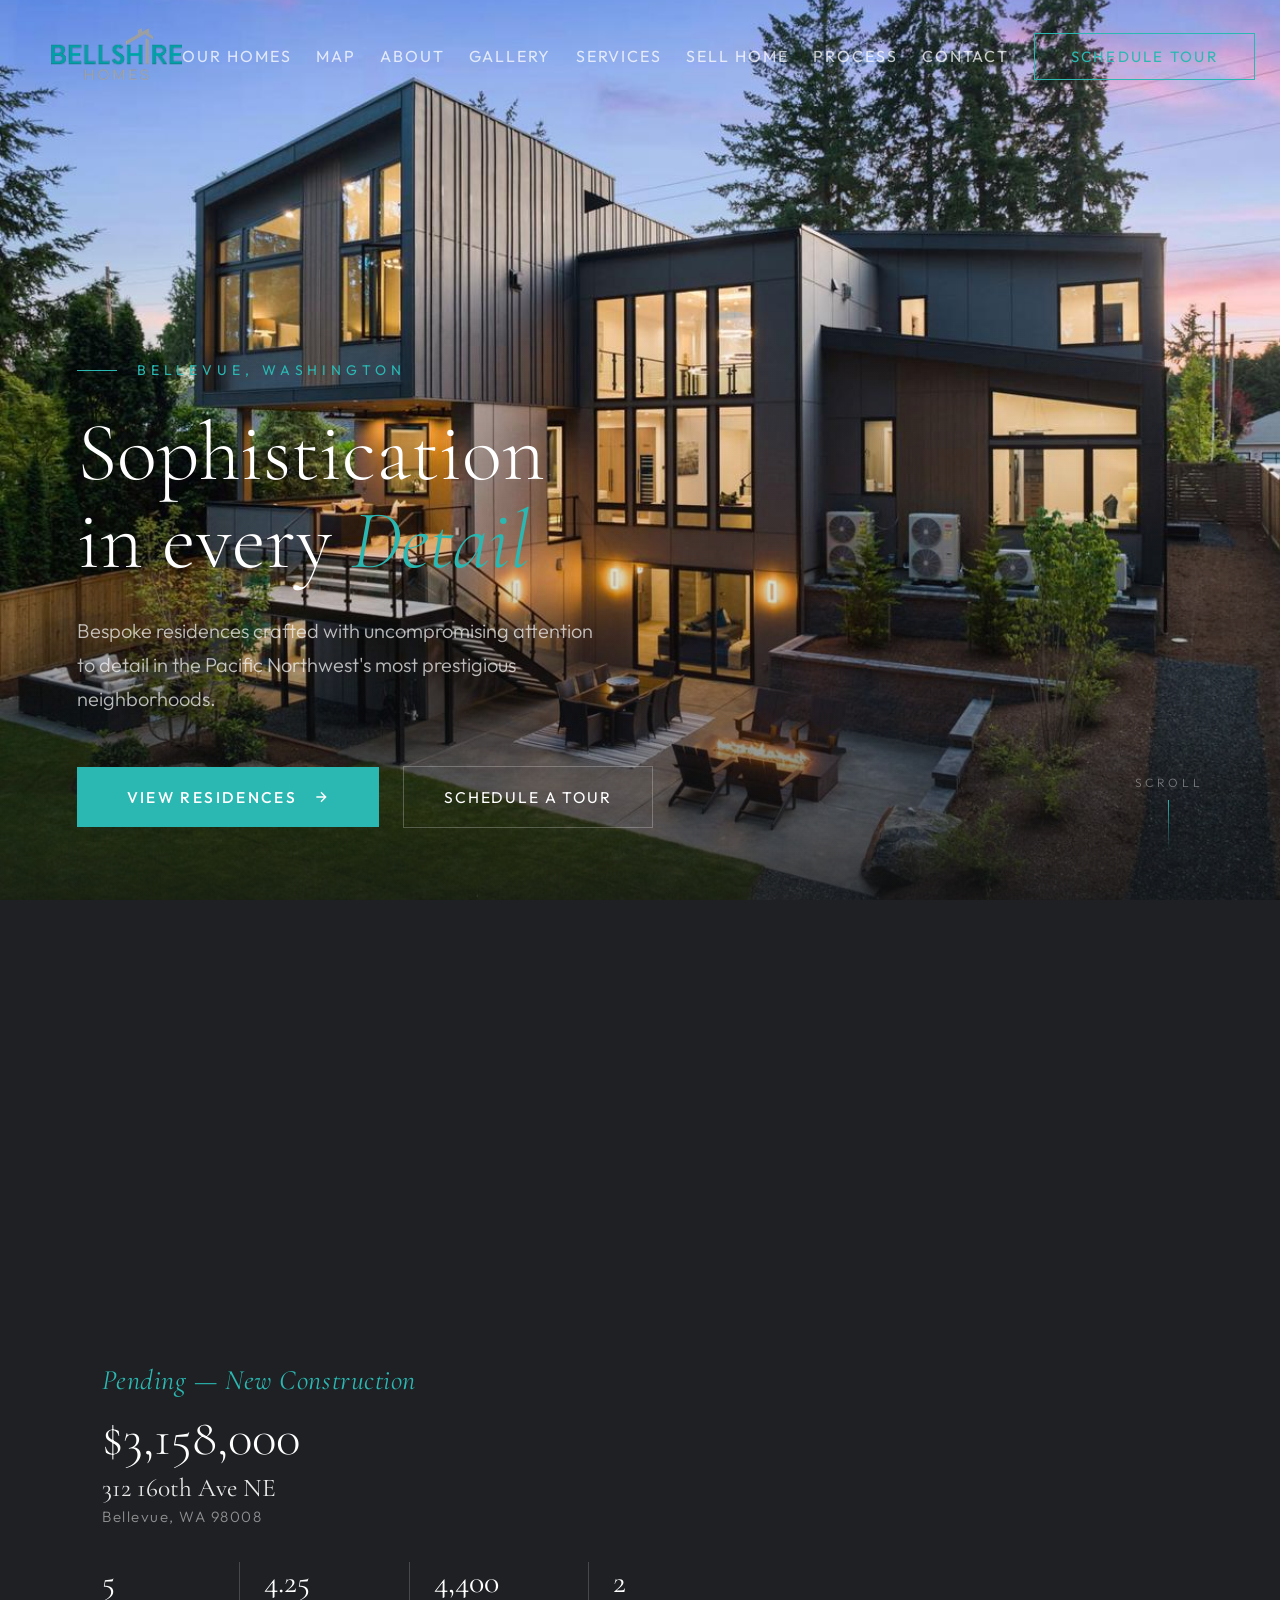
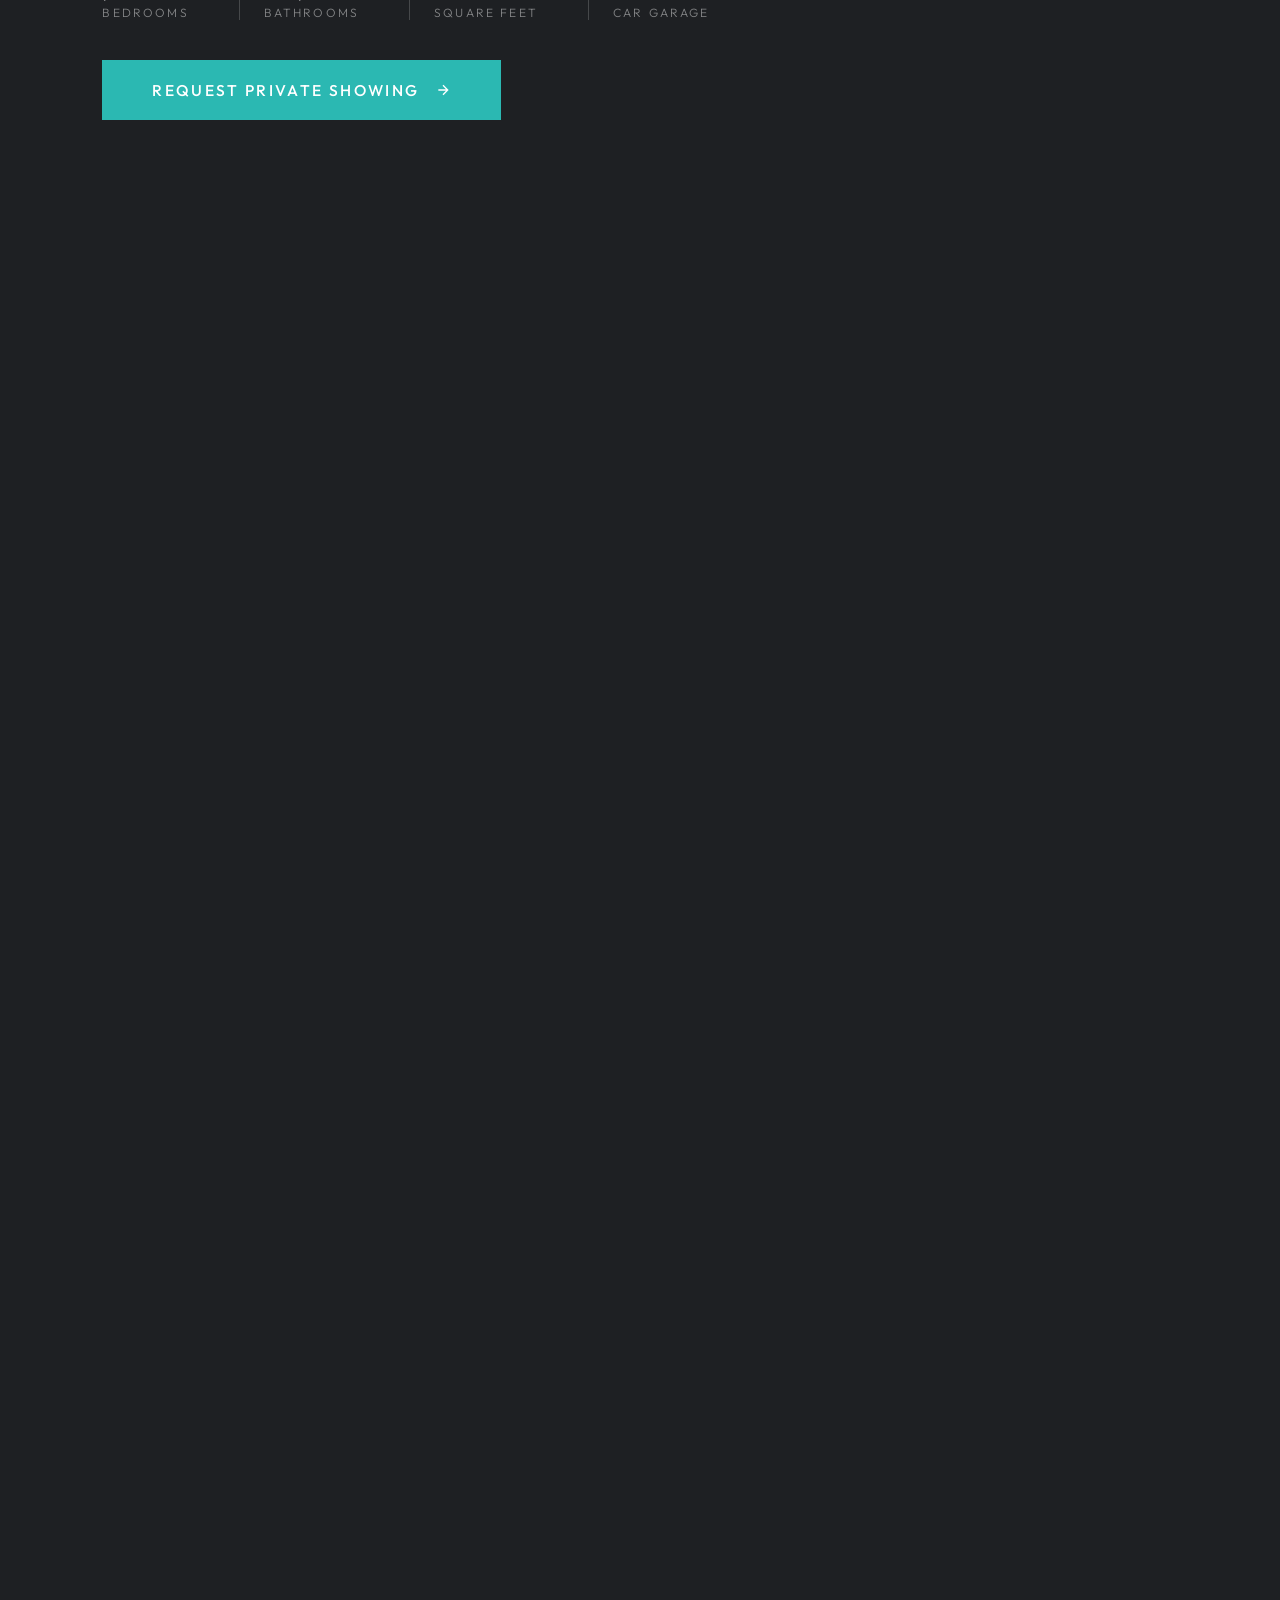
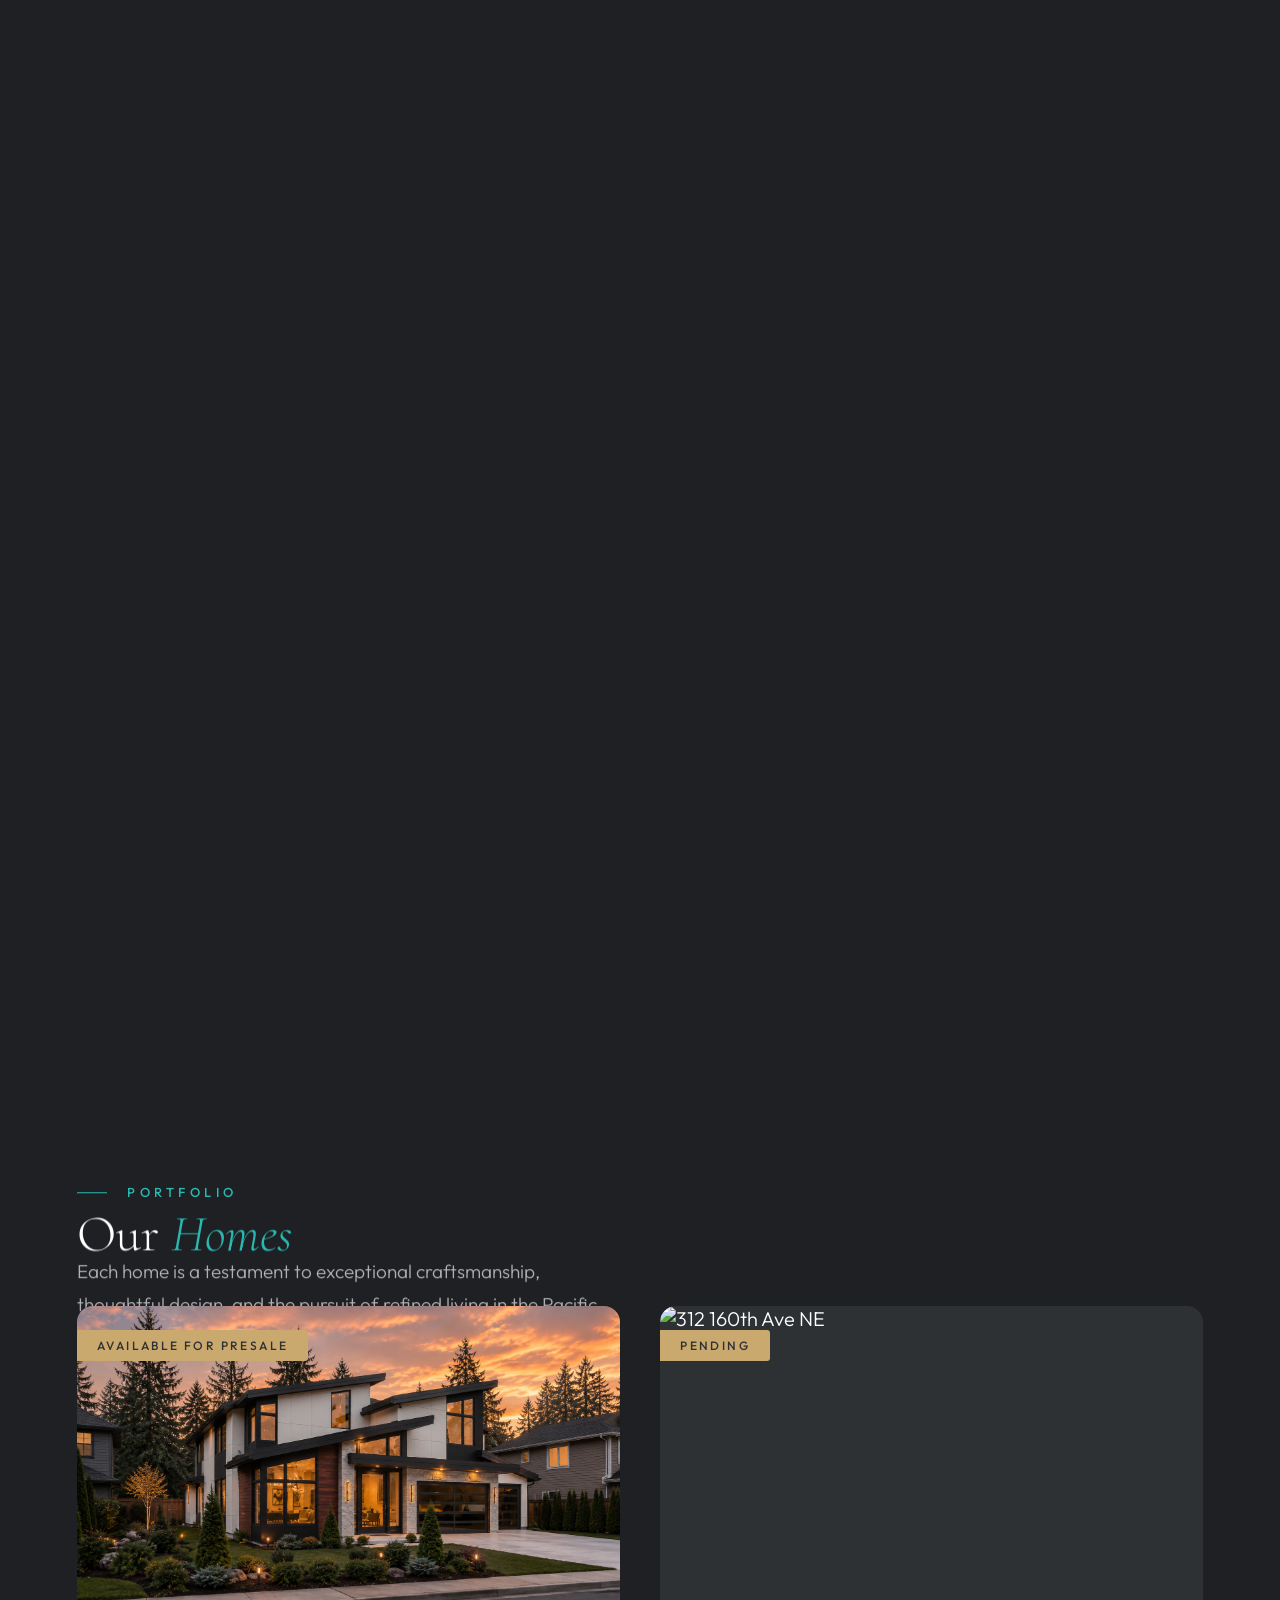
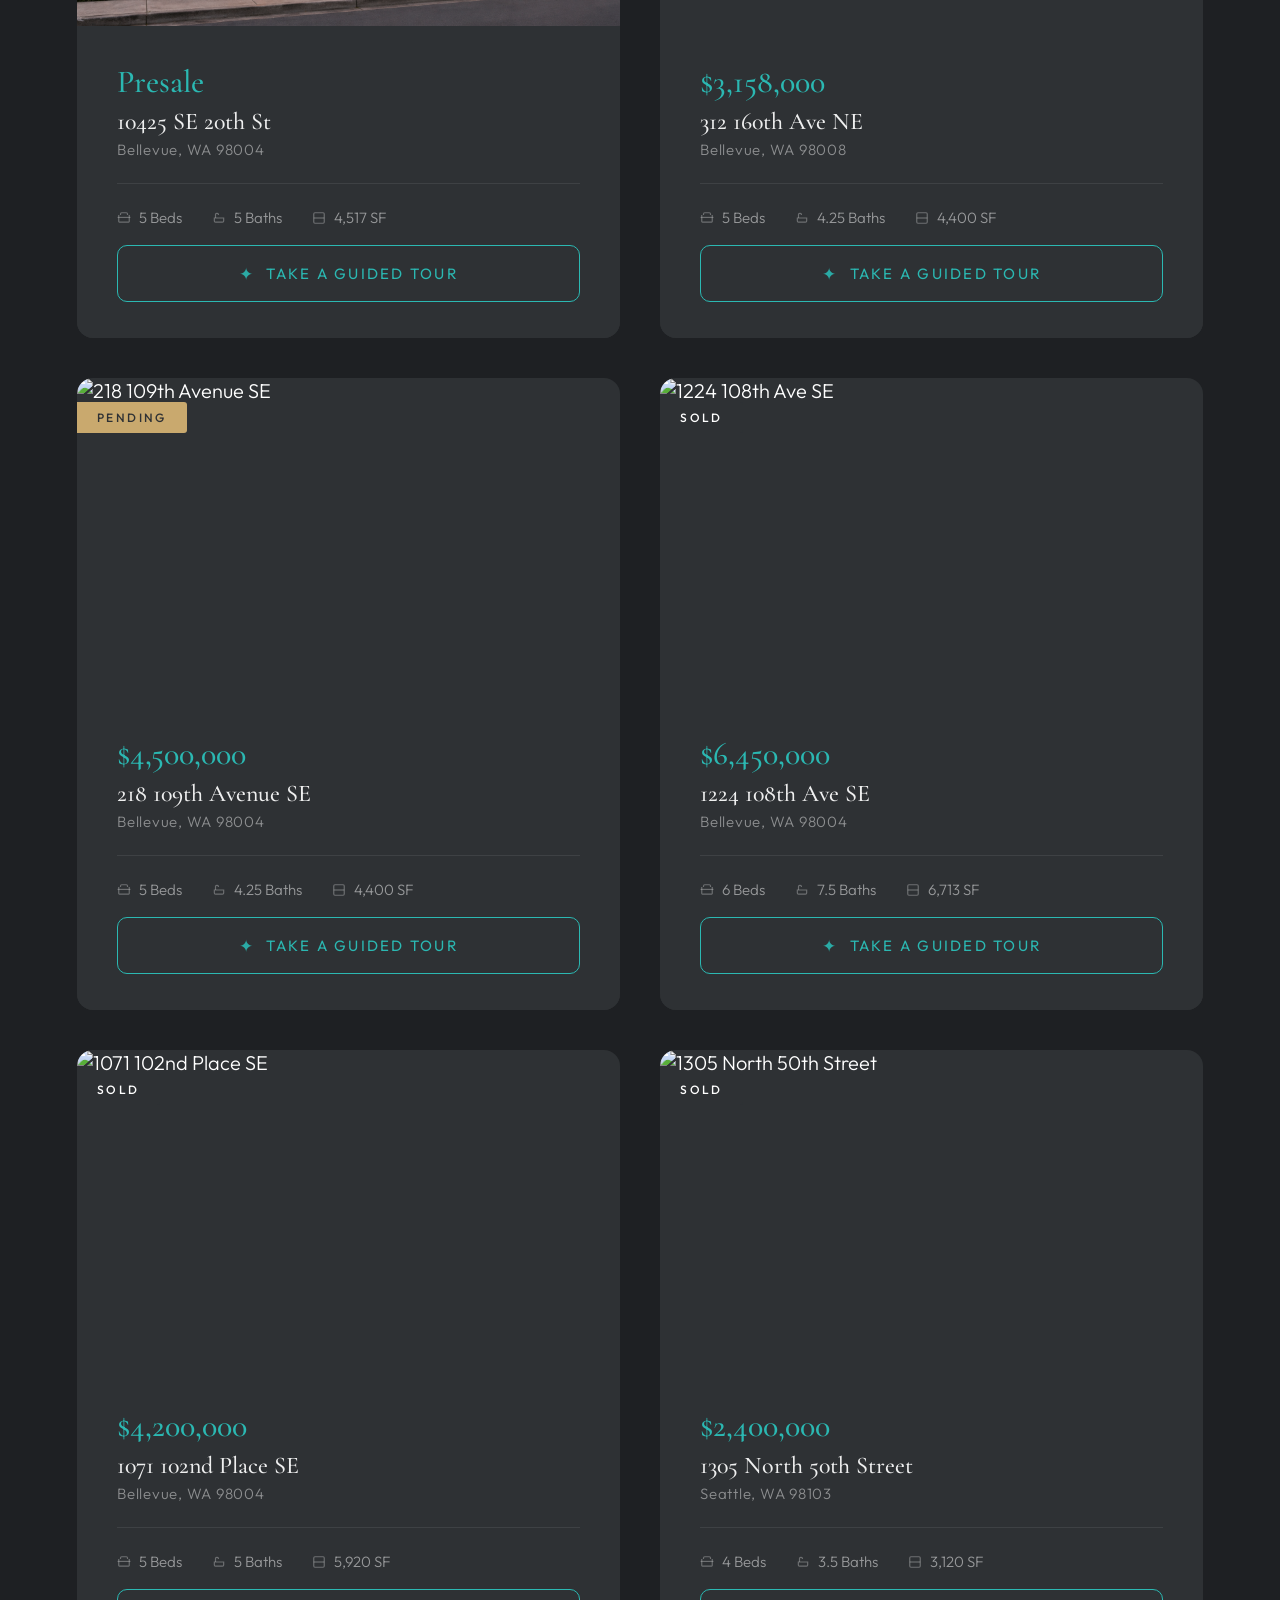
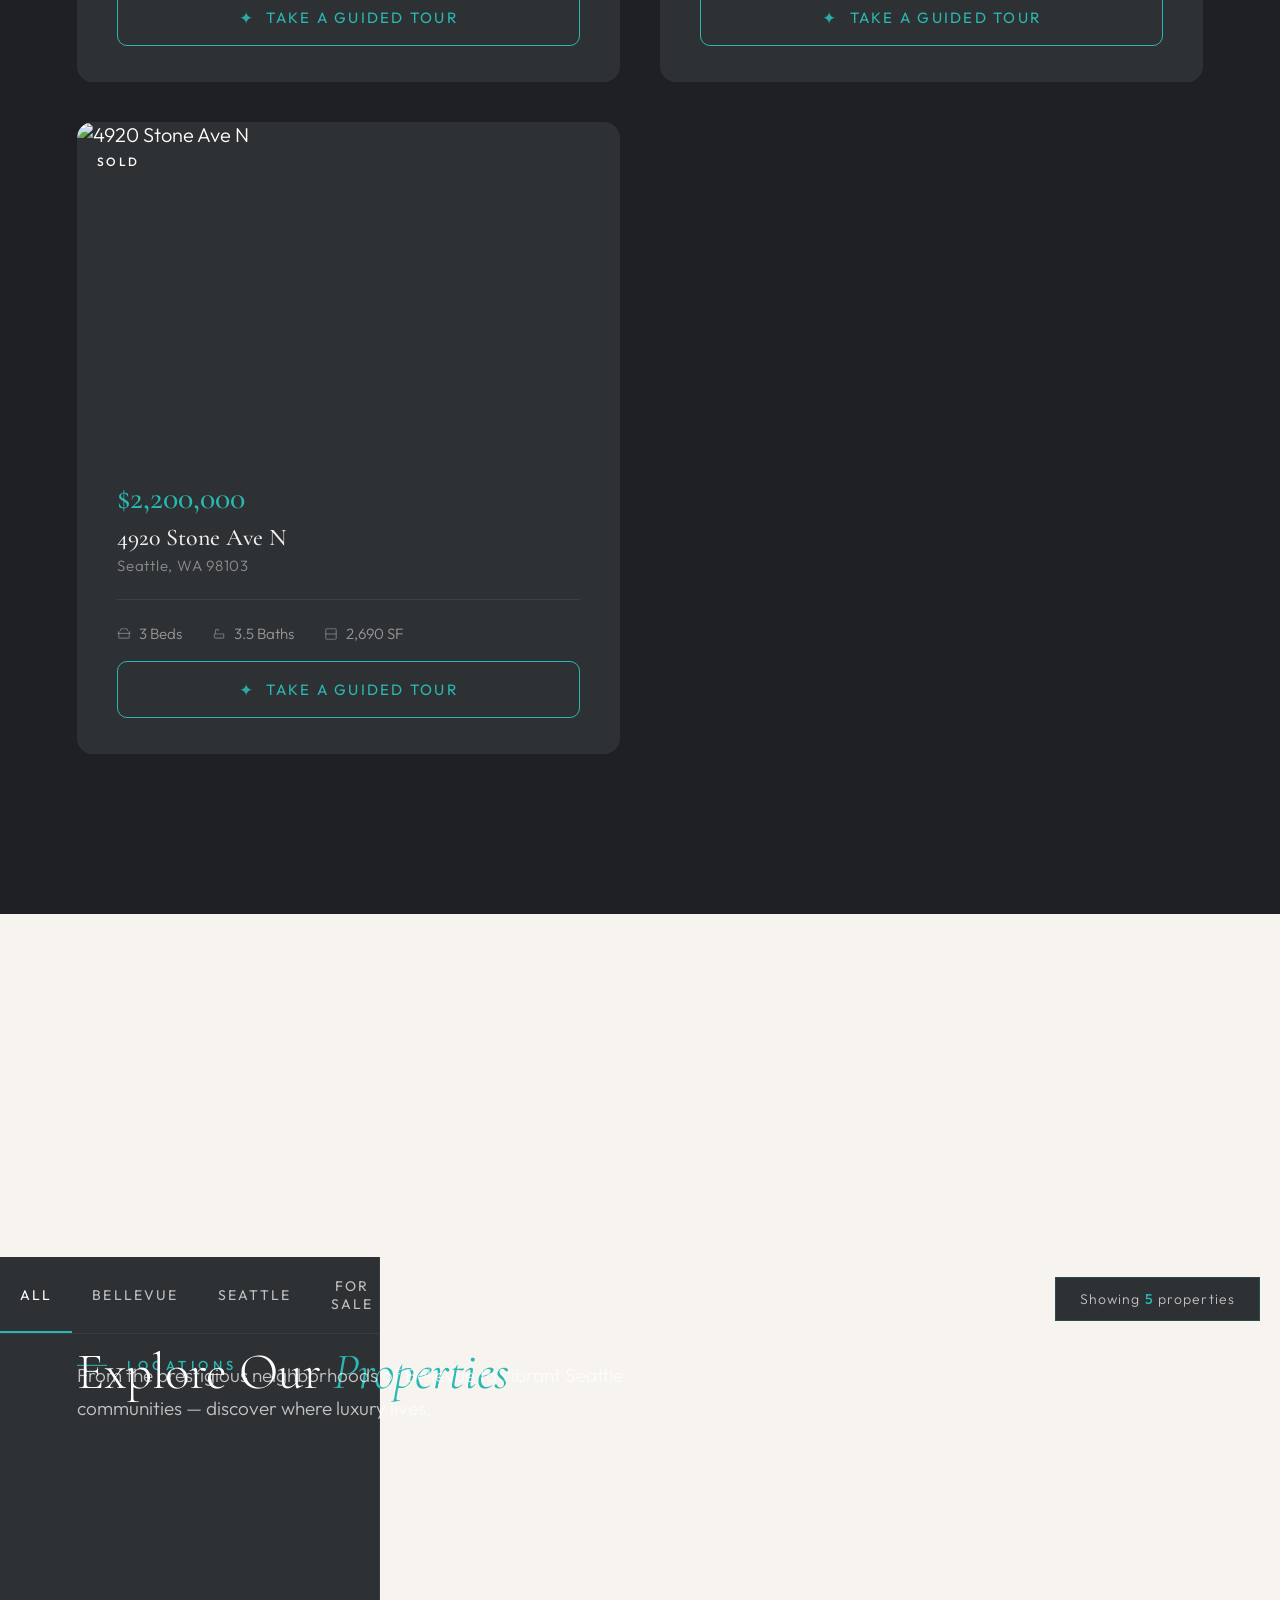
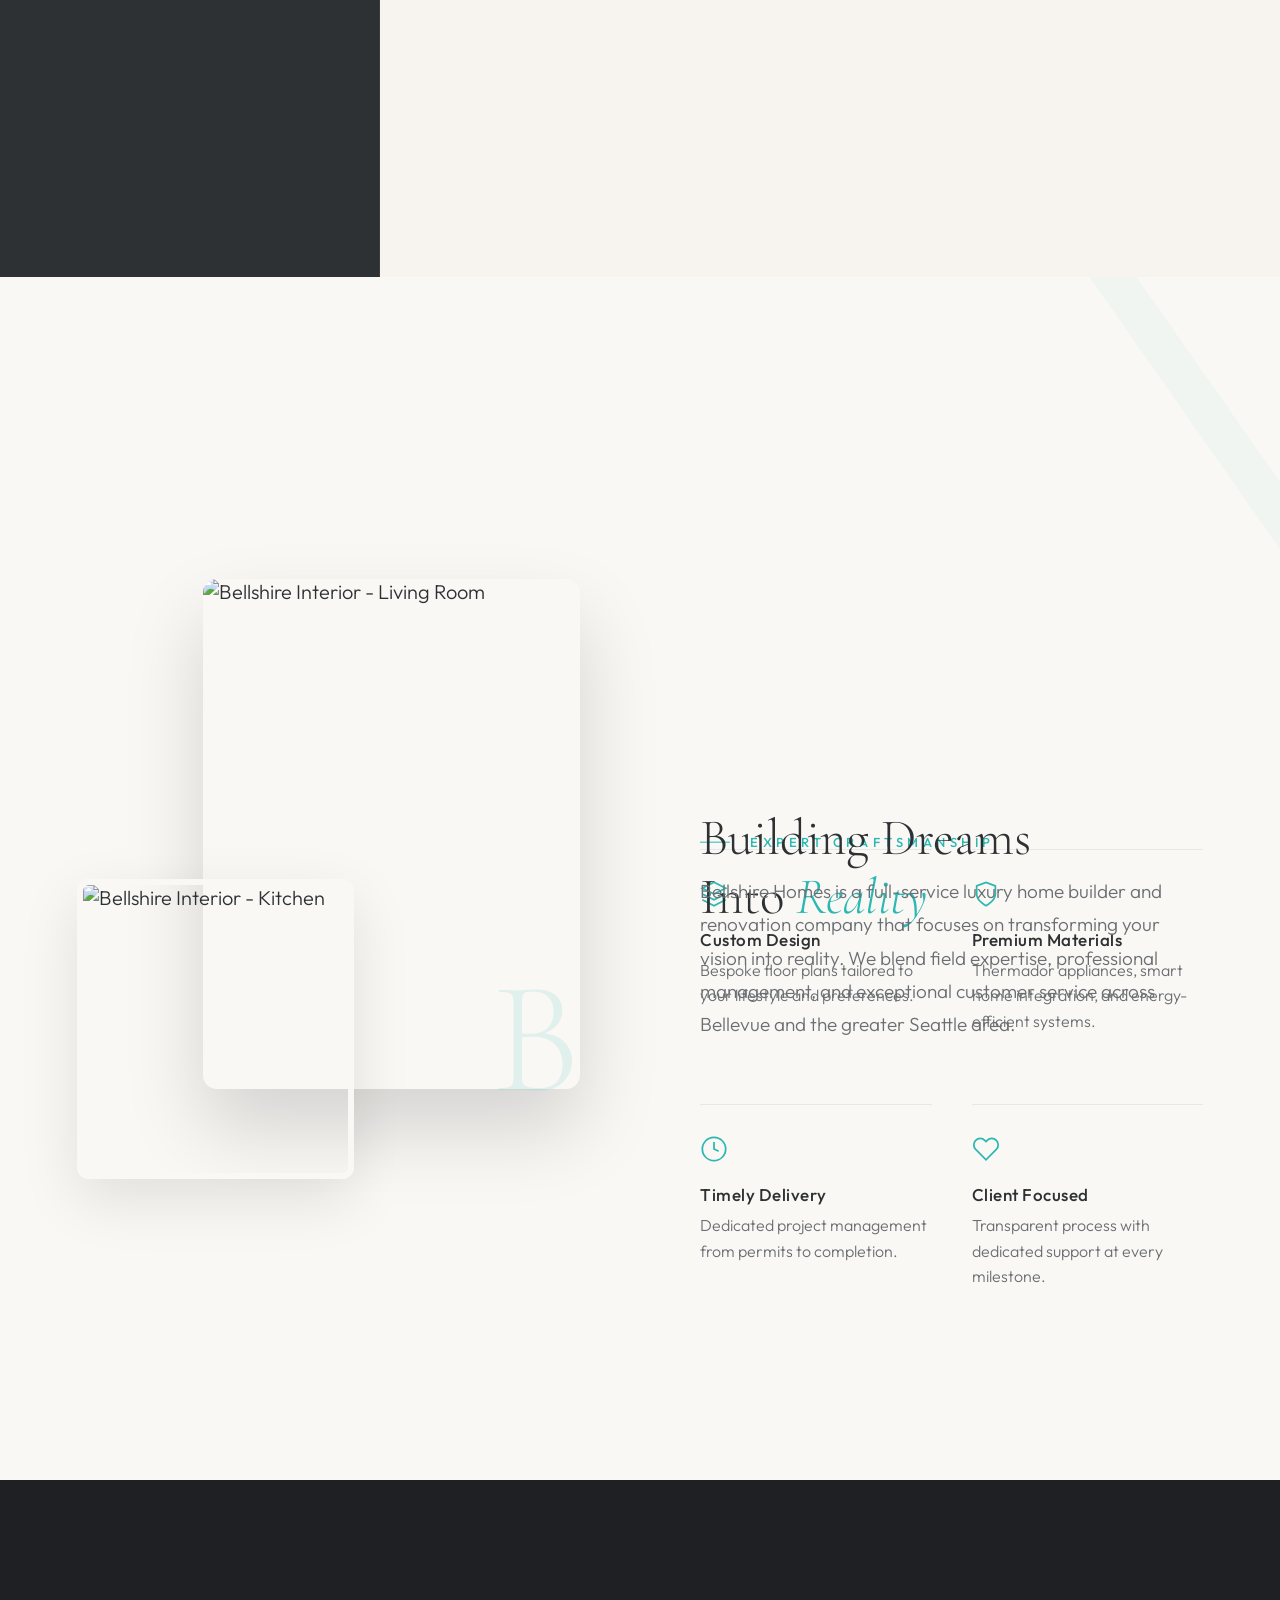
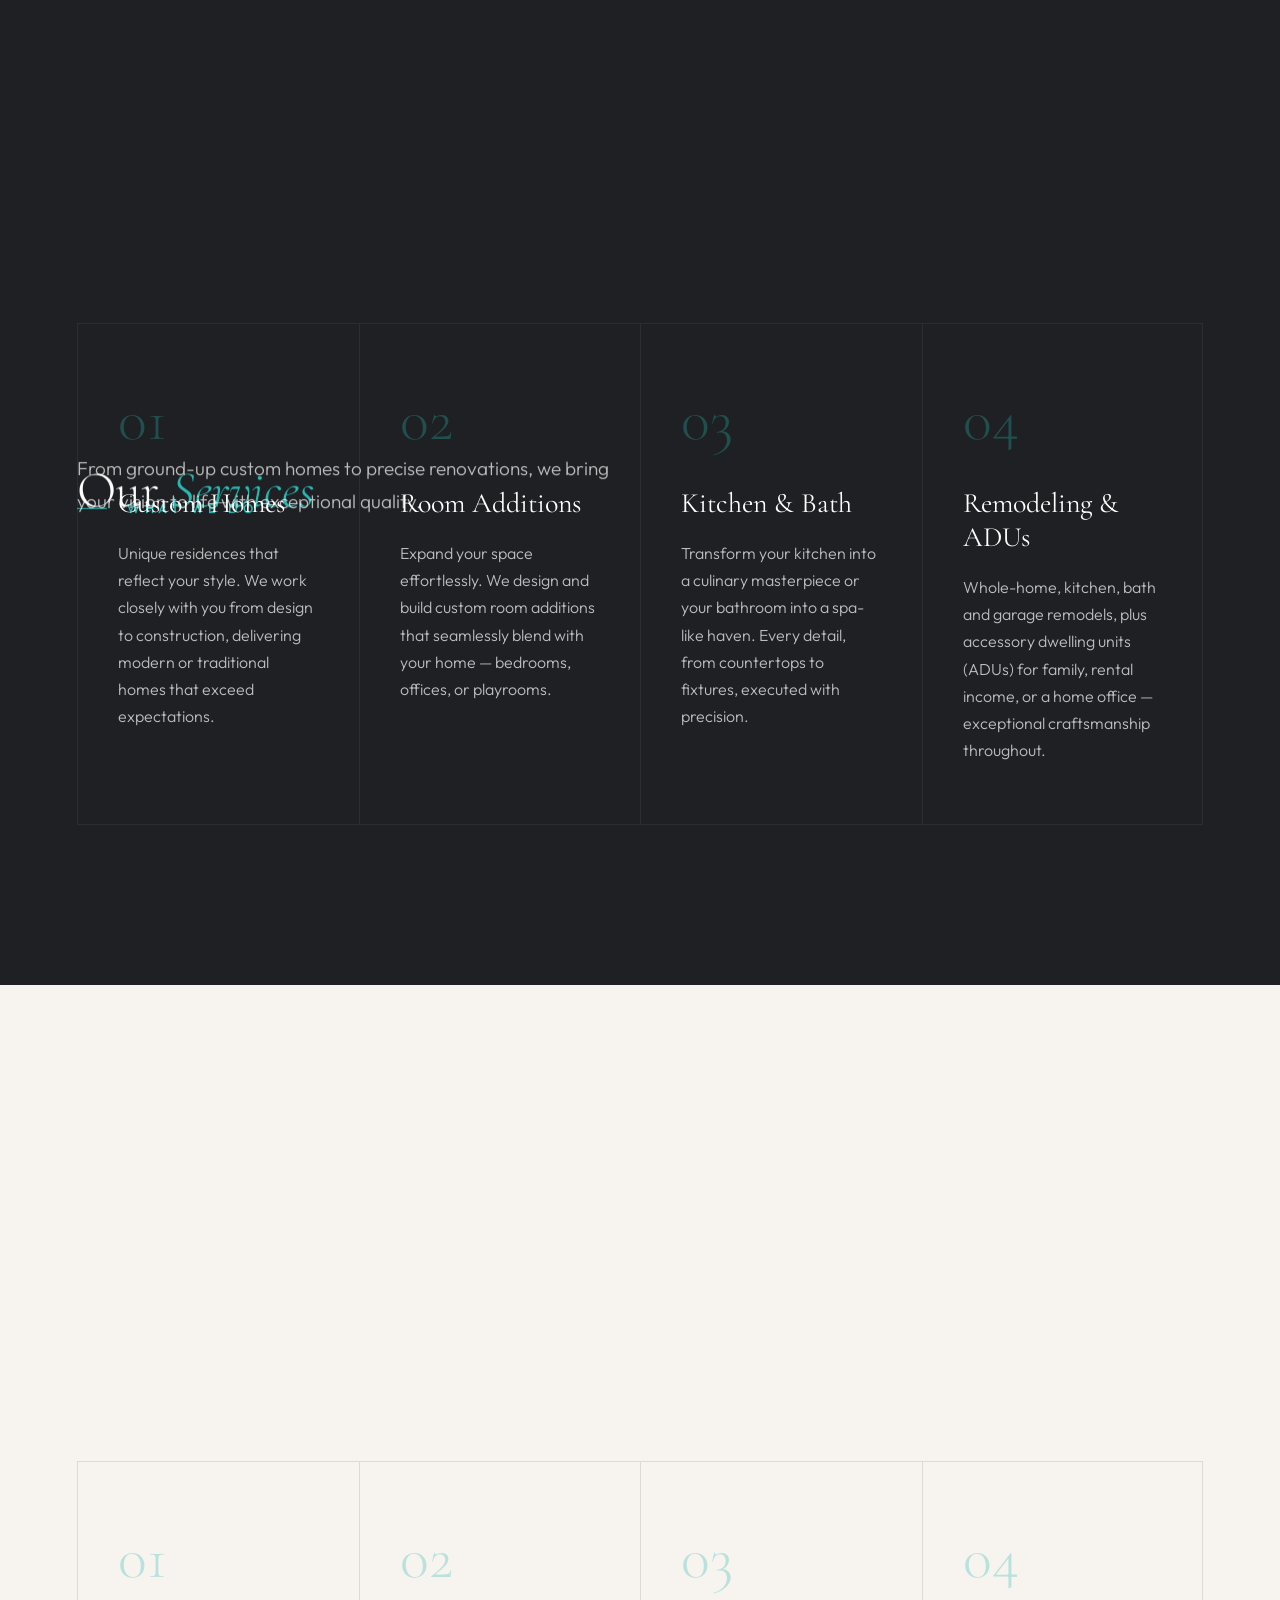
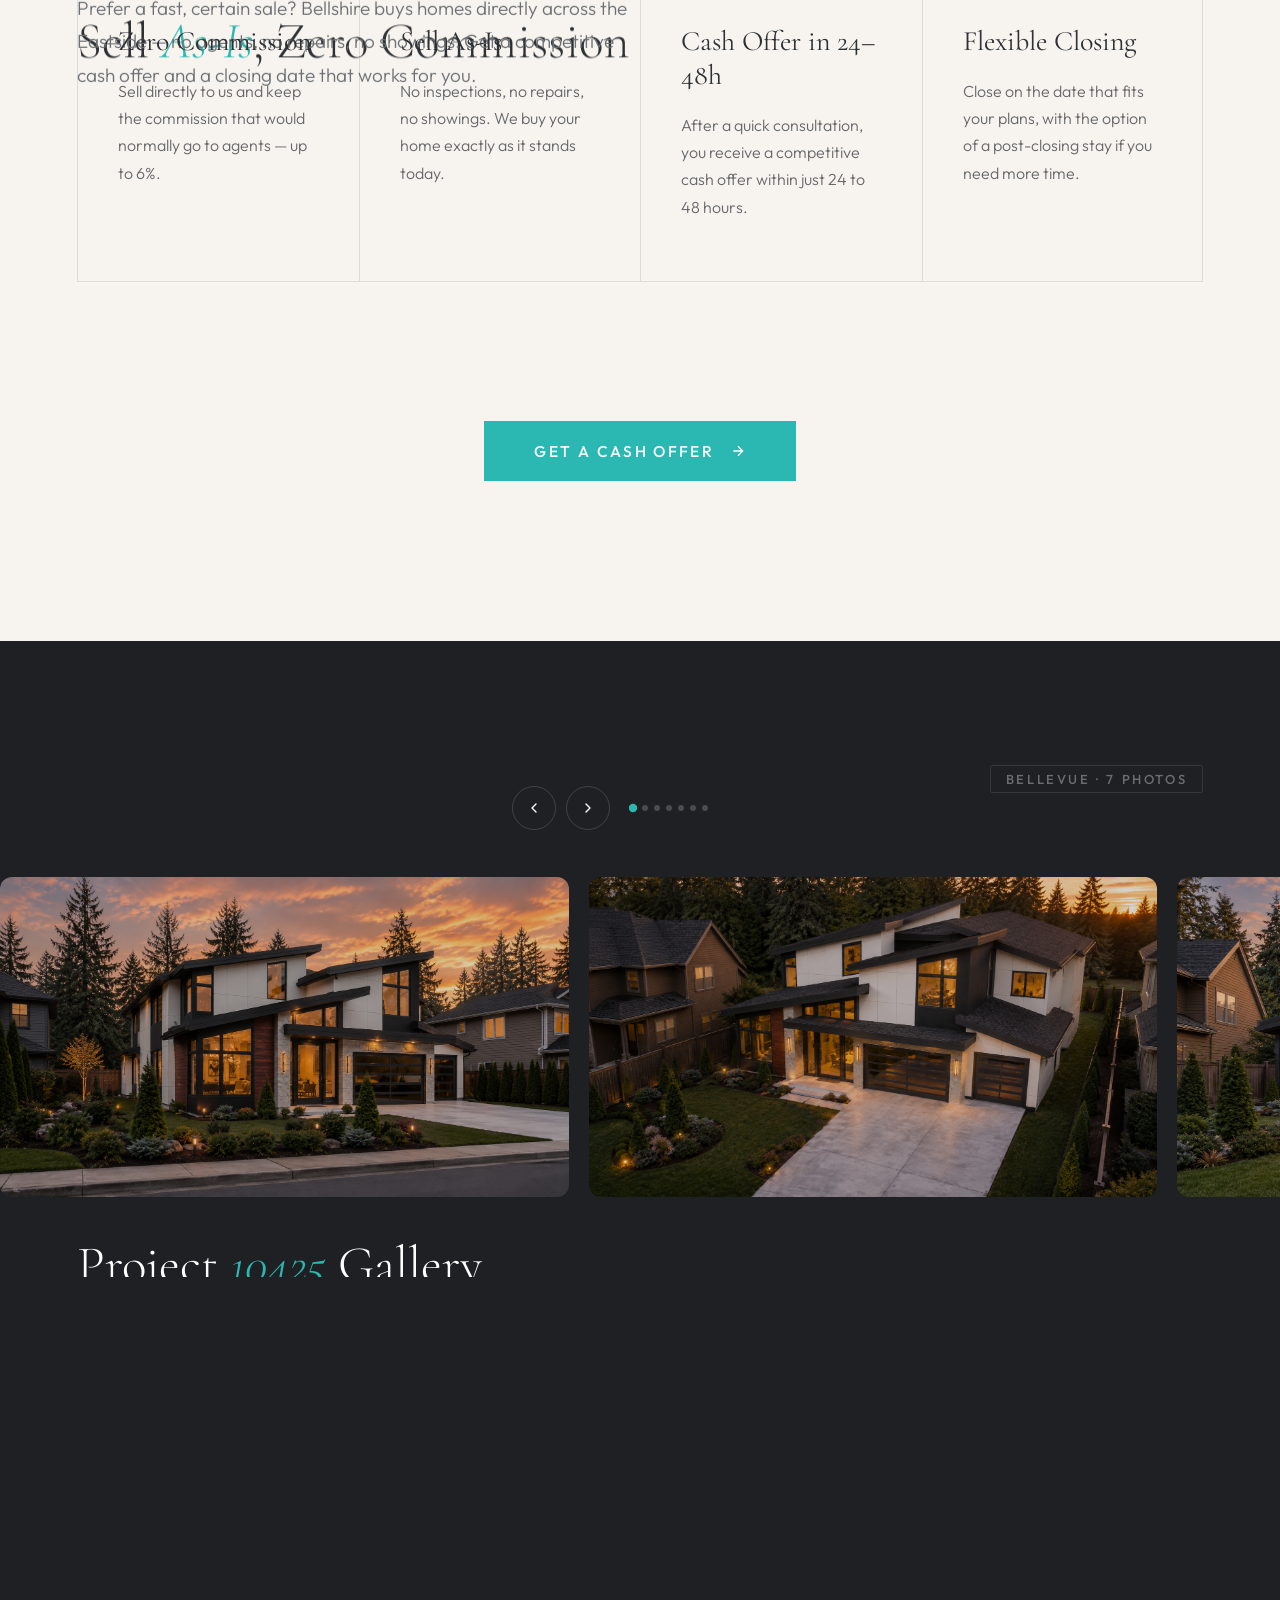
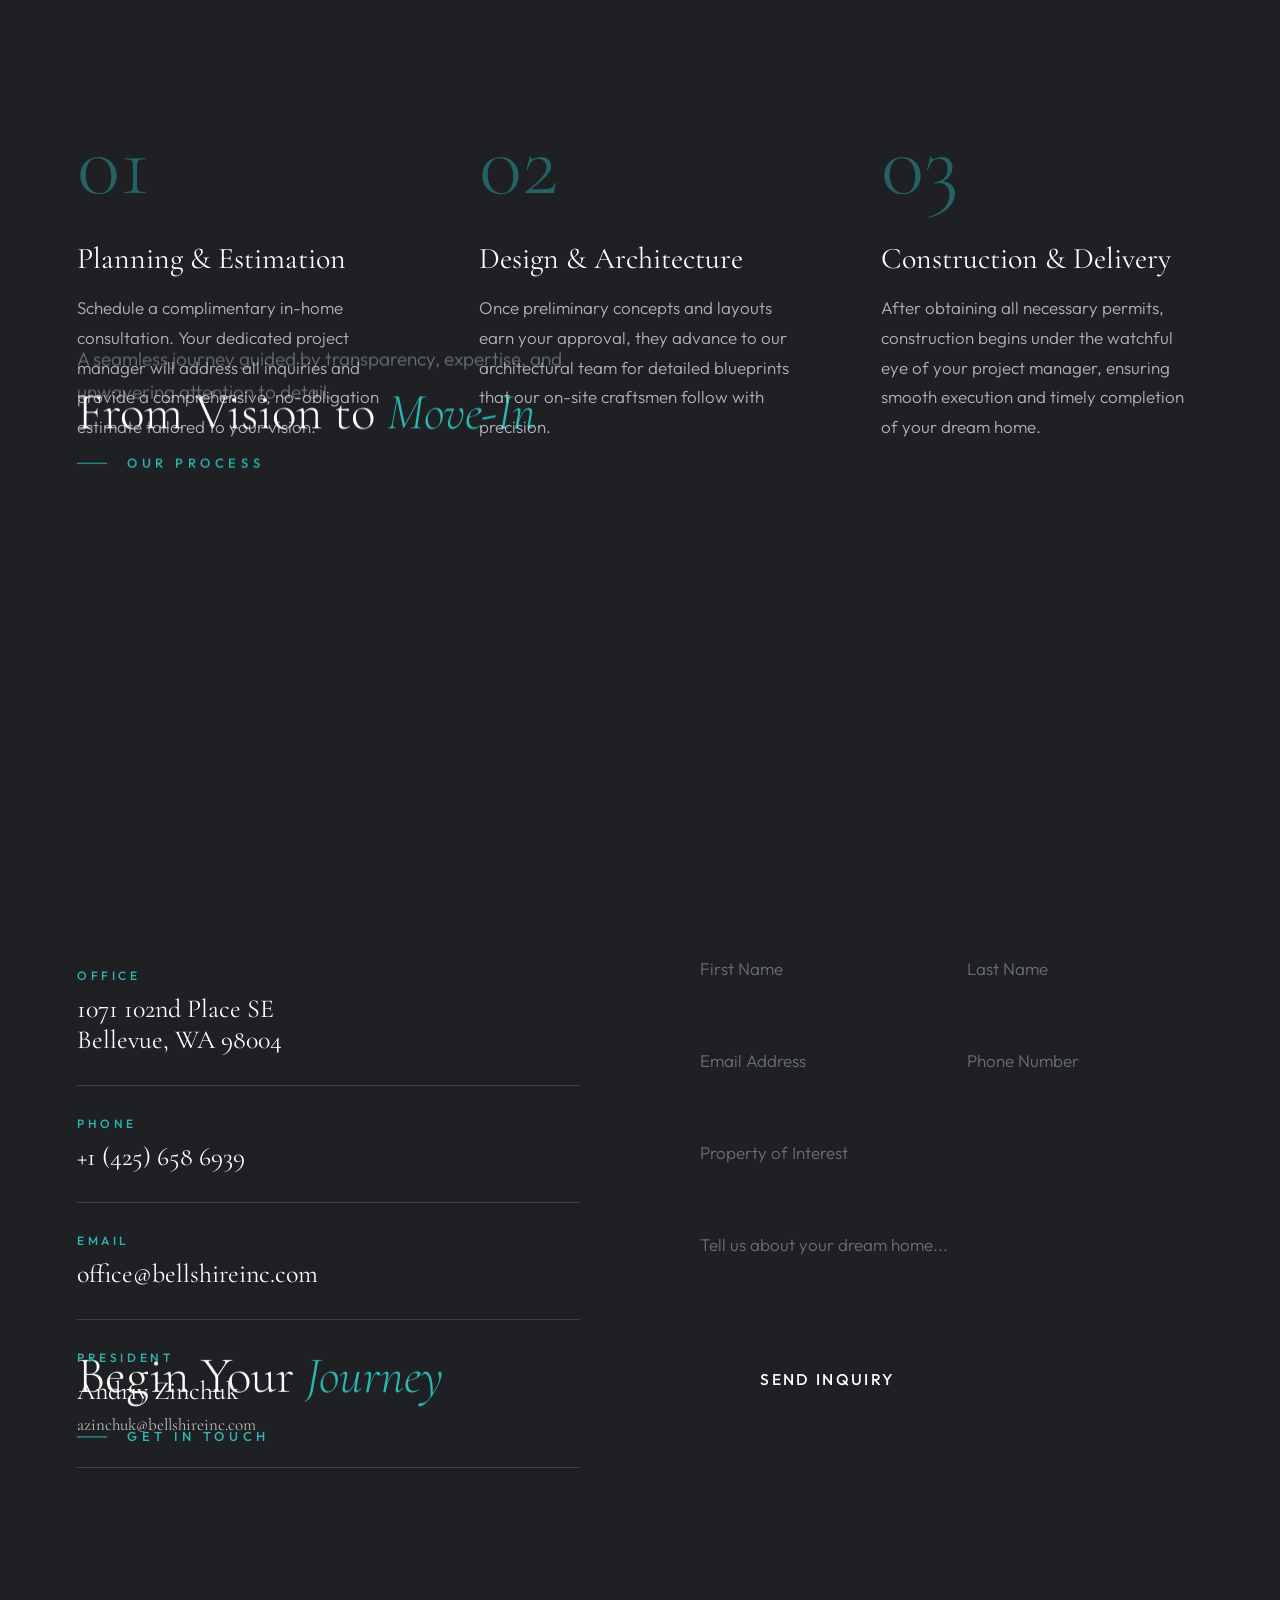
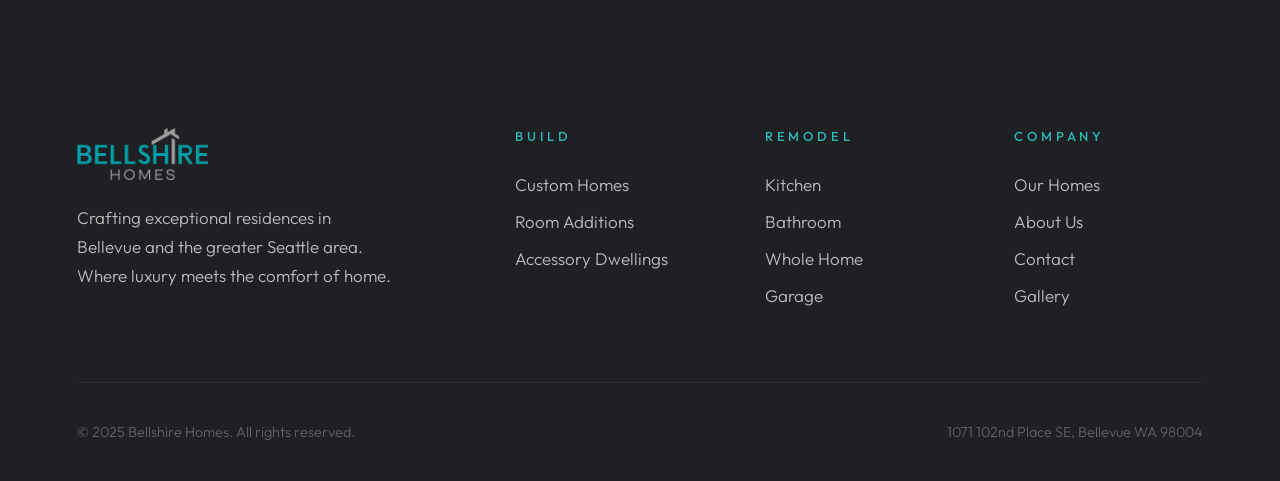
==== commit 6bfe4654: "homepage map: add Dark / Light / Satellite tile switcher Same switcher as the tour map, on the #map-" ====
--- a/bellshirehomes/index.html
+++ b/bellshirehomes/index.html
@@ -4,202 +4,11 @@
 <meta charset="UTF-8">
 <meta name="viewport" content="width=device-width, initial-scale=1.0, viewport-fit=cover, interactive-widget=resizes-content">
 <title>Bellshire Homes — Luxury Living in Bellevue</title>
-<!-- ▼ martinbuilding.com fonts: Butler (display serif) + General Sans (Maison-equivalent) ▼ -->
-<link rel="stylesheet" href="https://fonts.cdnfonts.com/css/butler">
-<link rel="stylesheet" href="https://api.fontshare.com/v2/css?f%5B%5D=general-sans@300,400,500,600,700&display=swap">
-<!-- Fallback fonts kept for safety/comparison -->
-<link href="https://fonts.googleapis.com/css2?family=Cormorant+Garamond:ital,wght@0,300;0,400;0,500;0,600;0,700;1,300;1,400&family=Inter:wght@300;400;500;600&family=Montserrat:wght@300;400;500;600&family=Outfit:wght@200;300;400;500;600&display=swap" rel="stylesheet">
+<link href="https://fonts.googleapis.com/css2?family=Cormorant+Garamond:ital,wght@0,300;0,400;0,500;0,600;0,700;1,300;1,400&family=Outfit:wght@200;300;400;500;600&display=swap" rel="stylesheet">
 <link rel="preload" href="hero-new.mp4" as="video" type="video/mp4">
 <link rel="stylesheet" href="https://cdnjs.cloudflare.com/ajax/libs/leaflet/1.9.4/leaflet.min.css" />
 <script src="https://cdnjs.cloudflare.com/ajax/libs/leaflet/1.9.4/leaflet.min.js"></script>
 <style>
-  /* ═══════════════════════════════════════════════════════════
-     FONTS EXPERIMENT v2 — Faithful martinbuilding.com typography
-     - Display: Butler, serif (weight 700) — same as martinbuilding
-     - Body/Labels: General Sans (Maison-equivalent, weight 400-500)
-     - Labels use letter-spacing: 0.3em (matches martinbuilding 4px @ 12-14px)
-     ═══════════════════════════════════════════════════════════ */
-  :root {
-    --font-display: 'Butler', 'Cormorant Garamond', serif;
-    --font-body:    'General Sans', 'Inter', sans-serif;
-    --font-label:   'General Sans', 'Montserrat', sans-serif;
-  }
-
-  /* Override everything that previously used Cormorant Garamond / Inter / Montserrat / Outfit */
-  body, body * {
-    font-family: var(--font-body);
-  }
-
-  /* All Cormorant Garamond elements → Butler */
-  [style*="Cormorant"],
-  h1, h2, h3,
-  .hero-title, .section-title, .property-title, .feature-title,
-  .property-card-title, .about-title, .featured-title,
-  .step-title, .contact-title, .ai-form-title, .ai-name,
-  .ai-success-card h3, .ai-setup-card h3,
-  .ai-modal-header-title em, .ai-voice-title em,
-  .featured-label-hero, .featured-price, .featured-address,
-  .property-price, .property-card-title,
-  em {
-    font-family: var(--font-display) !important;
-    font-weight: 700;
-    letter-spacing: -0.005em;
-  }
-
-  /* Uppercase labels/eyebrows — apply martinbuilding's wide tracking (4px @ 12px ≈ 0.3em) */
-  .section-label,
-  .ai-form-eyebrow,
-  .ai-field-lbl,
-  .nav-link,
-  .footer-nav a,
-  .feature-tag,
-  .property-status,
-  .property-meta,
-  .map-listing-status,
-  .map-listing-price,
-  .ai-modal-header-title,
-  .ai-voice-title,
-  .ai-voice-status,
-  .step-num,
-  .footer-eyebrow,
-  .footer-bottom,
-  .ai-setup-field label,
-  .ai-input-label,
-  .ai-voice-input-label,
-  [class*="eyebrow"],
-  [class*="-label"] {
-    font-family: var(--font-label) !important;
-    font-weight: 400 !important;
-    letter-spacing: 0.3em !important;
-    text-transform: uppercase;
-  }
-
-  /* CTA buttons — match martinbuilding wide-tracked uppercase */
-  .btn-primary, .btn-secondary, .ai-launch-btn, .ai-submit-btn,
-  button.cta, .schedule-btn, .view-btn, .hero-cta-row a {
-    font-family: var(--font-label) !important;
-    font-weight: 500 !important;
-    letter-spacing: 0.2em !important;
-    text-transform: uppercase;
-  }
-
-  /* ───── Exception: featured-label-hero is a DISPLAY element, not a label ───── */
-  body .featured-label-hero {
-    font-family: var(--font-display) !important;
-    font-weight: 700 !important;
-    font-style: normal !important;
-    letter-spacing: 0.02em !important;
-    text-transform: none !important;
-  }
-
-  /* ───── Property status badges — match "Explore Our Properties" Butler style ─────
-     Same font + mixed case + normal letter-spacing so the serif character
-     of Butler is clearly visible (serifs invisible at 12px uppercase).         */
-  body .property-status {
-    font-family: var(--font-display) !important;
-    font-weight: 700 !important;
-    font-style: normal !important;
-    font-size: 0.95rem !important;       /* bumped from 0.6rem so serifs are visible */
-    letter-spacing: 0.005em !important;
-    text-transform: none !important;     /* mixed case shows serifs */
-    padding: 0.35rem 0.95rem !important;
-  }
-
-  /* ───── Property card stats (BEDS / BATHS / SF) — even 3-column layout ─────
-     The [class*=-label] catch-all gave .property-meta 0.3em tracking which
-     made each stat a different width + wrapped the numbers. Make 3 equal
-     columns with tight tracking so all cards line up consistently.            */
-  body .property-meta {
-    display: flex !important;
-    justify-content: space-between !important;
-    gap: .5rem !important;
-    letter-spacing: .06em !important;
-  }
-  body .property-meta .meta-item {
-    flex: 1 1 0 !important;
-    justify-content: flex-start !important;
-    letter-spacing: .06em !important;
-    font-size: .72rem !important;
-    white-space: nowrap !important;
-    min-width: 0 !important;
-  }
-
-  /* ───── Smooth block-parallax for featured property text layer ─────
-     The whole #featured-parallax-content moves as ONE layer above the image.
-     Children must NOT have their own transforms or transitions —
-     that would cause them to drift apart and overlap each other.           */
-  #featured-parallax-content {
-    transition: translate 0.12s linear, transform 0.12s linear;
-    will-change: translate, transform;
-    backface-visibility: hidden;
-  }
-  /* Reset any leftover per-child transforms (from earlier parallax experiment) */
-  #featured-parallax-content > * {
-    translate: 0 !important;
-    transform: none !important;
-    transition: none !important;
-    will-change: auto !important;
-  }
-  @media (prefers-reduced-motion: reduce) {
-    #featured-parallax-content {
-      transition: none !important;
-      translate: 0 !important;
-      transform: none !important;
-    }
-  }
-
-  /* ───── Property card media icons (Video / 3D / Features) — visible on mobile ─────
-     On desktop they only appear on card hover; on mobile (no hover), show them always
-     in a more compact, horizontal layout aligned to top-right of the image.        */
-  @media (max-width: 1024px) {
-    .prop-media-icons {
-      opacity: 1 !important;
-      flex-direction: row !important;
-      top: auto !important;
-      bottom: 12px !important;
-      right: 12px !important;
-      gap: 6px !important;
-    }
-    .prop-media-icon {
-      width: 34px !important;
-      height: 34px !important;
-      background: rgba(0,0,0,0.65) !important;
-    }
-    .prop-media-icon svg { width: 14px !important; height: 14px !important; }
-    .prop-media-icon.icon-3d { font-size: 0.58rem !important; }
-  }
-
-  /* ───── Hero size bump (experiment) ───── */
-  .hero-title {
-    font-size: clamp(2.6rem, 7.5vw, 8rem) !important;
-    line-height: 1.02 !important;
-    font-weight: 700 !important;
-  }
-  .hero-subtitle {
-    font-size: clamp(0.95rem, 1.4vw, 1.35rem) !important;
-    line-height: 1.65 !important;
-    max-width: 620px !important;
-  }
-  .hero-eyebrow,
-  .hero .section-label {
-    font-size: 0.78rem !important;
-    letter-spacing: 0.32em !important;
-  }
-  @media (max-width: 480px) {
-    .hero-title    { font-size: 2.4rem !important; line-height: 1.06 !important; }
-    .hero-subtitle { font-size: 0.95rem !important; }
-  }
-
-  /* ───── Force all italics to roman/upright ───── */
-  em, i,
-  .hero-title em,
-  .section-title em,
-  .pg-title em,
-  [style*="font-style: italic"],
-  [style*="font-style:italic"] {
-    font-style: normal !important;
-  }
-
   :root {
     --charcoal: #2E3134;
     --charcoal-deep: #1E2023;
@@ -223,7 +32,7 @@
   }
 
   body {
-    font-family: 'General Sans', 'Inter', sans-serif;
+    font-family: 'Outfit', sans-serif;
     font-weight: 300;
     color: var(--text-primary);
     background: var(--warm-white);
@@ -241,7 +50,7 @@
   .preloader.hidden { opacity: 0; visibility: hidden; pointer-events: none; }
   .preloader-logo {
     color: var(--teal);
-    font-family: 'General Sans', 'Inter', sans-serif;
+    font-family: 'Outfit', sans-serif;
     font-weight: 600;
     font-size: 2.2rem;
     letter-spacing: 0.3em;
@@ -271,7 +80,7 @@
     transition: width 0.4s ease;
   }
   .preloader-text {
-    font-family: 'General Sans', 'Inter', sans-serif;
+    font-family: 'Outfit', sans-serif;
     font-size: 0.55rem;
     letter-spacing: 0.35em;
     text-transform: uppercase;
@@ -306,7 +115,7 @@
   }
   .logo-icon svg { width: 100%; height: 100%; }
   .logo-text {
-    font-family: 'General Sans', 'Inter', sans-serif;
+    font-family: 'Outfit', sans-serif;
     font-weight: 600;
     font-size: 1.15rem;
     letter-spacing: 0.25em;
@@ -319,7 +128,7 @@
     object-fit: contain;
   }
   .logo-sub {
-    font-family: 'General Sans', 'Inter', sans-serif;
+    font-family: 'Outfit', sans-serif;
     font-weight: 300;
     font-size: 0.55rem;
     letter-spacing: 0.45em;
@@ -444,7 +253,7 @@
     background: var(--teal);
   }
   .hero-title {
-    font-family: 'Butler', 'Cormorant Garamond', serif;
+    font-family: 'Cormorant Garamond', serif;
     font-weight: 300;
     font-size: clamp(3rem, 6.5vw, 6.5rem);
     line-height: 1.05;
@@ -562,7 +371,7 @@
     background: var(--teal);
   }
   .section-title {
-    font-family: 'Butler', 'Cormorant Garamond', serif;
+    font-family: 'Cormorant Garamond', serif;
     font-weight: 300;
     font-size: clamp(2.2rem, 4vw, 3.8rem);
     line-height: 1.15;
@@ -644,10 +453,10 @@
     will-change: transform;
   }
 
-  /* "FOR SALE" label — upright Butler */
+  /* "FOR SALE" label styled like hero italic serif */
   .featured-label-hero {
-    font-family: 'Butler', 'Cormorant Garamond', serif;
-    font-style: normal;
+    font-family: 'Cormorant Garamond', serif;
+    font-style: italic;
     font-weight: 400;
     font-size: clamp(1.3rem, 2.2vw, 2rem);
     color: var(--teal);
@@ -657,7 +466,7 @@
   }
 
   .featured-overlay-content .featured-price {
-    font-family: 'Butler', 'Cormorant Garamond', serif;
+    font-family: 'Cormorant Garamond', serif;
     font-size: clamp(2rem, 4vw, 3.2rem);
     font-weight: 300;
     color: white;
@@ -665,7 +474,7 @@
     line-height: 1.1;
   }
   .featured-overlay-content .featured-address {
-    font-family: 'Butler', 'Cormorant Garamond', serif;
+    font-family: 'Cormorant Garamond', serif;
     font-size: clamp(1.1rem, 2vw, 1.6rem);
     font-weight: 400;
     color: rgba(255,255,255,0.9);
@@ -694,7 +503,7 @@
     padding-left: 0;
   }
   .featured-overlay-content .stat-value {
-    font-family: 'Butler', 'Cormorant Garamond', serif;
+    font-family: 'Cormorant Garamond', serif;
     font-size: 1.6rem;
     font-weight: 400;
     color: white;
@@ -739,14 +548,14 @@
     padding: 5rem;
   }
   .featured-price {
-    font-family: 'Butler', 'Cormorant Garamond', serif;
+    font-family: 'Cormorant Garamond', serif;
     font-size: 2.8rem;
     font-weight: 300;
     color: var(--teal);
     margin-bottom: 0.5rem;
   }
   .featured-address {
-    font-family: 'Butler', 'Cormorant Garamond', serif;
+    font-family: 'Cormorant Garamond', serif;
     font-size: 1.8rem;
     font-weight: 400;
     color: white;
@@ -769,7 +578,7 @@
     border-top: 1px solid rgba(255,255,255,0.08);
   }
   .stat-value {
-    font-family: 'Butler', 'Cormorant Garamond', serif;
+    font-family: 'Cormorant Garamond', serif;
     font-size: 2rem;
     font-weight: 400;
     color: white;
@@ -858,7 +667,7 @@
     border-bottom: 1px solid rgba(255,255,255,0.06);
   }
   .pg-title {
-    font-family: 'Butler', 'Cormorant Garamond', serif;
+    font-family: 'Cormorant Garamond', serif;
     font-size: 1.4rem; font-weight: 400;
     color: white;
   }
@@ -884,15 +693,11 @@
     display: block;
     border-radius: 10px;
     transition: filter .5s ease;
-    /* Skeleton shimmer shows through until the photo paints over it */
     background: linear-gradient(100deg, #1c1c1c 30%, #2c2c2c 50%, #1c1c1c 70%);
     background-size: 200% 100%;
     animation: pgShimmer 1.4s ease-in-out infinite;
   }
-  .pg-grid img.pg-loaded {
-    animation: none;
-    background: #1a1a1a;
-  }
+  .pg-grid img.pg-loaded { animation: none; background: #1a1a1a; }
   .pg-grid img:hover { opacity: 0.85; }
   @keyframes pgShimmer { 0%{background-position:200% 0} 100%{background-position:-200% 0} }
   .property-status {
@@ -914,14 +719,14 @@
     background: var(--charcoal);
   }
   .property-price {
-    font-family: 'Butler', 'Cormorant Garamond', serif;
+    font-family: 'Cormorant Garamond', serif;
     font-size: 1.6rem;
     font-weight: 500;
     color: var(--teal);
     margin-bottom: 0.3rem;
   }
   .property-name {
-    font-family: 'Butler', 'Cormorant Garamond', serif;
+    font-family: 'Cormorant Garamond', serif;
     font-size: 1.2rem;
     font-weight: 500;
     color: rgba(255,255,255,0.92);
@@ -1061,7 +866,7 @@
   }
   .about-number {
     position: absolute; bottom: 3rem; right: 0;
-    font-family: 'Butler', 'Cormorant Garamond', serif;
+    font-family: 'Cormorant Garamond', serif;
     font-size: 8rem;
     font-weight: 300;
     color: var(--teal);
@@ -1126,7 +931,7 @@
     background: rgba(255,255,255,0.03);
   }
   .service-num {
-    font-family: 'Butler', 'Cormorant Garamond', serif;
+    font-family: 'Cormorant Garamond', serif;
     font-size: 3rem;
     font-weight: 300;
     color: var(--teal);
@@ -1136,7 +941,7 @@
   }
   .service-card:hover .service-num { opacity: 0.7; }
   .service-name {
-    font-family: 'Butler', 'Cormorant Garamond', serif;
+    font-family: 'Cormorant Garamond', serif;
     font-size: 1.4rem;
     font-weight: 400;
     color: white;
@@ -1168,7 +973,7 @@
   }
   .step::before {
     content: counter(step, decimal-leading-zero);
-    font-family: 'Butler', 'Cormorant Garamond', serif;
+    font-family: 'Cormorant Garamond', serif;
     font-size: 4.5rem;
     font-weight: 300;
     color: var(--teal);
@@ -1178,7 +983,7 @@
     margin-bottom: 1.5rem;
   }
   .step-title {
-    font-family: 'Butler', 'Cormorant Garamond', serif;
+    font-family: 'Cormorant Garamond', serif;
     font-size: 1.5rem;
     font-weight: 400;
     margin-bottom: 0.8rem;
@@ -1226,7 +1031,7 @@
     background: transparent;
     border: none;
     color: var(--text-light);
-    font-family: 'General Sans', 'Inter', sans-serif;
+    font-family: 'Outfit', sans-serif;
     font-size: 0.7rem;
     font-weight: 400;
     letter-spacing: 0.15em;
@@ -1287,7 +1092,7 @@
   .map-listing-status.sold { background: rgba(255,255,255,0.1); color: var(--text-light); }
   .map-listing-status.presale { background: var(--gold-accent); color: var(--charcoal); }
   .map-listing-name {
-    font-family: 'Butler', 'Cormorant Garamond', serif;
+    font-family: 'Cormorant Garamond', serif;
     font-size: 1.05rem;
     font-weight: 500;
     color: white;
@@ -1312,12 +1117,12 @@
     width: 100%;
   }
   .map-listing-details span {
-    white-space: nowrap;   /* keep "5 Beds" / "4,400 SF" on one line */
+    white-space: nowrap;
     flex: 0 1 auto;
     letter-spacing: 0;
   }
   .map-listing-price {
-    font-family: 'Butler', 'Cormorant Garamond', serif;
+    font-family: 'Cormorant Garamond', serif;
     font-size: 1.1rem;
     font-weight: 500;
     color: var(--teal);
@@ -1381,7 +1186,7 @@
   .popup-card-status.sold { background: rgba(255,255,255,0.1); color: var(--text-light); }
   .popup-card-status.presale { background: var(--gold-accent); color: var(--charcoal); }
   .popup-card-name {
-    font-family: 'Butler', 'Cormorant Garamond', serif;
+    font-family: 'Cormorant Garamond', serif;
     font-size: 1.2rem;
     font-weight: 500;
     color: white;
@@ -1393,7 +1198,7 @@
     margin-bottom: 0.5rem;
   }
   .popup-card-price {
-    font-family: 'Butler', 'Cormorant Garamond', serif;
+    font-family: 'Cormorant Garamond', serif;
     font-size: 1.35rem;
     color: var(--teal);
     font-weight: 500;
@@ -1653,7 +1458,7 @@
     margin-bottom: 0.5rem;
   }
   .contact-detail-value {
-    font-family: 'Butler', 'Cormorant Garamond', serif;
+    font-family: 'Cormorant Garamond', serif;
     font-size: 1.3rem;
     font-weight: 400;
   }
@@ -1680,7 +1485,7 @@
     border: none;
     border-bottom: 1px solid var(--border-subtle);
     background: transparent;
-    font-family: 'General Sans', 'Inter', sans-serif;
+    font-family: 'Outfit', sans-serif;
     font-size: 0.85rem;
     font-weight: 300;
     color: var(--text-primary);
@@ -1706,7 +1511,7 @@
     background: var(--charcoal-deep);
     color: white;
     border: none;
-    font-family: 'General Sans', 'Inter', sans-serif;
+    font-family: 'Outfit', sans-serif;
     font-size: 0.78rem;
     font-weight: 500;
     letter-spacing: 0.15em;
@@ -1820,7 +1625,7 @@
   .mobile-overlay a {
     display: block;
     padding: 1rem 2rem;
-    font-family: 'General Sans', 'Inter', sans-serif;
+    font-family: 'Outfit', sans-serif;
     font-size: 1.1rem;
     font-weight: 400;
     color: rgba(255,255,255,0.7);
@@ -1836,7 +1641,7 @@
     padding: 0.9rem 2.5rem;
     background: var(--teal);
     color: white !important;
-    font-family: 'General Sans', 'Inter', sans-serif;
+    font-family: 'Outfit', sans-serif;
     font-size: 0.78rem;
     font-weight: 500;
     letter-spacing: 0.15em;
@@ -1971,10 +1776,12 @@
 
 /* ── PUSH / SQUEEZE LAYOUT (desktop) ──────────────────────────────────
    When the chat OR voice panel opens, shrink the page content by the panel
-   width so nothing the assistant shows is ever hidden behind the panel. */
+   width so nothing the assistant shows (a property card, a section) is ever
+   hidden behind the panel. Content reflows into the visible area on the left.
+   The panel itself is position:fixed at right:0 and fills the gap exactly. */
 :root { --ai-panel-w: 420px; }
 /* Dock only when there's comfortable room (≥1024px). Below that the panel
-   floats as an overlay / bottom-sheet, the better pattern on small screens. */
+   floats as an overlay / bottom-sheet, which is the better pattern on small screens. */
 @media (min-width: 1024px) {
   body { transition: margin-right .42s cubic-bezier(.4,0,.2,1); }
   body:has(.ai-modal-overlay.open),
@@ -1987,6 +1794,7 @@
   /* With the panel open the bar is narrower, so tighten the label spacing too */
   body:has(.ai-modal-overlay.open) .nav-links,
   body:has(.ai-voice-overlay.open) .nav-links { gap: clamp(0.6rem, 1.15vw, 1.5rem); }
+  /* When the full-screen tour is open, the panel is hidden — release the squeeze */
   body:has(.tour-overlay.open) { margin-right: 0 !important; }
   body:has(.tour-overlay.open) nav { padding-right: 4% !important; }
 }
@@ -2011,7 +1819,7 @@
 }
 .ai-modal-header-title {
   font-size: .72rem; letter-spacing: .15em; text-transform: uppercase;
-  color: rgba(255,255,255,.35); font-family: 'General Sans', 'Inter', sans-serif;
+  color: rgba(255,255,255,.35); font-family: 'Outfit', sans-serif;
   display: flex; align-items: center; gap: .5rem;
 }
 .ai-modal-header-dot { width:7px; height:7px; border-radius:50%; background:#4a9e95; animation:pulse 2s infinite; }
@@ -2061,7 +1869,7 @@
   animation: aiSpeakRing 1.2s ease infinite;
 }
 @keyframes aiSpeakRing { 0%,100%{transform:scale(1);opacity:.6} 50%{transform:scale(1.08);opacity:.2} }
-.ai-name { font-family:'Butler','Cormorant Garamond',serif; font-size:1.25rem; font-weight:600; color:#fff; letter-spacing:.01em; }
+.ai-name { font-family:'Cormorant Garamond',serif; font-size:1.25rem; font-weight:600; color:#fff; letter-spacing:.01em; }
 .ai-title { font-size:.65rem; letter-spacing:.12em; text-transform:uppercase; color:#4a9e95; }
 .ai-status { font-size:.72rem; color:rgba(255,255,255,.35); display:flex; align-items:center; gap:.35rem; margin-top:.2rem; }
 .ai-dot { width:6px; height:6px; border-radius:50%; background:#4ade80; }
@@ -2074,13 +1882,13 @@
 .ai-msg.user-msg { flex-direction:row-reverse; }
 .ai-bubble {
   max-width:80%; padding:.75rem 1rem;
-  border-radius:14px; font-size:.84rem; line-height:1.55; font-family:'General Sans','Inter',sans-serif;
+  border-radius:14px; font-size:.84rem; line-height:1.55; font-family:'Outfit',sans-serif;
 }
 .ai-msg .ai-bubble { background:rgba(74,158,149,.1); border:1px solid rgba(74,158,149,.2); border-bottom-left-radius:3px; color:rgba(255,255,255,.88); }
 .user-msg .ai-bubble { background:rgba(255,255,255,.07); border:1px solid rgba(255,255,255,.1); border-bottom-right-radius:3px; color:rgba(255,255,255,.7); }
 .ai-msg-av { width:26px; height:26px; border-radius:50%; overflow:hidden; flex-shrink:0; background:rgba(74,158,149,.2); }
 .ai-msg-av img { width:100%; height:100%; object-fit:cover; }
-.ai-msg-av.user-av { display:flex; align-items:center; justify-content:center; font-size:.58rem; color:rgba(255,255,255,.4); font-family:'General Sans','Inter',sans-serif; }
+.ai-msg-av.user-av { display:flex; align-items:center; justify-content:center; font-size:.58rem; color:rgba(255,255,255,.4); font-family:'Outfit',sans-serif; }
 .ai-typing { display:flex; gap:4px; padding:.75rem 1rem; background:rgba(74,158,149,.08); border:1px solid rgba(74,158,149,.15); border-radius:14px; border-bottom-left-radius:3px; width:fit-content; }
 .ai-typing span { width:6px; height:6px; border-radius:50%; background:#4a9e95; animation:aiTyping 1.2s ease infinite; }
 .ai-typing span:nth-child(2){animation-delay:.2s} .ai-typing span:nth-child(3){animation-delay:.4s}
@@ -2095,7 +1903,7 @@
 .ai-input-row:focus-within { border-color:rgba(74,158,149,.4); }
 #ai-chat-input {
   flex:1; background:none; border:none; outline:none;
-  color:#fff; font-family:'General Sans','Inter',sans-serif; font-size:.84rem; resize:none; height:20px; max-height:72px;
+  color:#fff; font-family:'Outfit',sans-serif; font-size:.84rem; resize:none; height:20px; max-height:72px;
 }
 #ai-chat-input::placeholder { color:rgba(255,255,255,.2); }
 .ai-send { width:34px; height:34px; border-radius:8px; background:#4a9e95; border:none; cursor:pointer; display:flex; align-items:center; justify-content:center; flex-shrink:0; transition:background .2s,transform .15s; }
@@ -2112,7 +1920,7 @@
 .ai-right::-webkit-scrollbar-thumb { background:rgba(0,0,0,.12); border-radius:2px; }
 .ai-form-header { padding:1.5rem 1.5rem 1.2rem; background:#fff; border-bottom:1px solid rgba(0,0,0,.07); }
 .ai-form-eyebrow { font-size:.65rem; letter-spacing:.15em; text-transform:uppercase; color:#4a9e95; margin-bottom:.3rem; }
-.ai-form-title { font-family:'Butler','Cormorant Garamond',serif; font-size:1.4rem; font-weight:400; color:#1a1a1a; }
+.ai-form-title { font-family:'Cormorant Garamond',serif; font-size:1.4rem; font-weight:400; color:#1a1a1a; }
 .ai-form-sub { font-size:.74rem; color:rgba(0,0,0,.35); margin-top:.25rem; }
 .ai-progress { height:3px; background:rgba(0,0,0,.06); margin-top:.9rem; border-radius:2px; overflow:hidden; }
 .ai-progress-fill { height:100%; background:#4a9e95; border-radius:2px; transition:width .6s ease; width:0; }
@@ -2123,17 +1931,17 @@
 .ai-field.filled .ai-field-check { background:#4a9e95; border-color:#4a9e95; }
 .ai-field-check svg { display:none; }
 .ai-field.filled .ai-field-check svg { display:block; }
-.ai-field-lbl { font-size:.67rem; letter-spacing:.1em; text-transform:uppercase; color:rgba(0,0,0,.35); margin-bottom:.2rem; font-family:'General Sans','Inter',sans-serif; }
-.ai-field-val { font-size:.88rem; color:rgba(0,0,0,.2); font-style:italic; transition:all .4s; min-height:20px; font-family:'General Sans','Inter',sans-serif; }
+.ai-field-lbl { font-size:.67rem; letter-spacing:.1em; text-transform:uppercase; color:rgba(0,0,0,.35); margin-bottom:.2rem; font-family:'Outfit',sans-serif; }
+.ai-field-val { font-size:.88rem; color:rgba(0,0,0,.2); font-style:italic; transition:all .4s; min-height:20px; font-family:'Outfit',sans-serif; }
 .ai-field.filled .ai-field-val { color:#1a1a1a; font-style:normal; font-weight:400; }
 @keyframes aiFill { from{opacity:0;transform:translateY(4px)} to{opacity:1;transform:translateY(0)} }
 .ai-field-val.anim { animation:aiFill .45s ease forwards; }
 .ai-submit-area { padding:1.2rem 1.5rem 1.5rem; background:#fff; border-top:1px solid rgba(0,0,0,.08); display:none; }
 .ai-submit-area.show { display:block; }
-.ai-submit-msg { font-size:.78rem; color:rgba(0,0,0,.4); margin-bottom:.9rem; line-height:1.5; font-family:'General Sans','Inter',sans-serif; }
+.ai-submit-msg { font-size:.78rem; color:rgba(0,0,0,.4); margin-bottom:.9rem; line-height:1.5; font-family:'Outfit',sans-serif; }
 .ai-submit-btn {
   width:100%; padding:.9rem 1.2rem; background:#1a1a1a; border:none; border-radius:8px;
-  color:#fff; font-family:'General Sans','Inter',sans-serif; font-size:.78rem; font-weight:500;
+  color:#fff; font-family:'Outfit',sans-serif; font-size:.78rem; font-weight:500;
   letter-spacing:.12em; text-transform:uppercase; cursor:pointer; transition:background .2s,transform .15s;
   display:flex; align-items:center; justify-content:center; gap:.65rem;
 }
@@ -2152,34 +1960,34 @@
   border-radius:14px; padding:1.4rem 1.6rem; backdrop-filter:blur(20px);
   flex-shrink:0;
 }
-.ai-setup-card h3 { font-family:'Butler','Cormorant Garamond',serif; font-size:1.5rem; font-weight:300; margin-bottom:.25rem; }
-.ai-setup-card p { color:rgba(255,255,255,.4); font-size:.78rem; line-height:1.5; margin-bottom:1rem; font-family:'General Sans','Inter',sans-serif; }
+.ai-setup-card h3 { font-family:'Cormorant Garamond',serif; font-size:1.5rem; font-weight:300; margin-bottom:.25rem; }
+.ai-setup-card p { color:rgba(255,255,255,.4); font-size:.78rem; line-height:1.5; margin-bottom:1rem; font-family:'Outfit',sans-serif; }
 .ai-setup-field { margin-bottom:.7rem; }
-.ai-setup-field label { display:block; font-size:.63rem; letter-spacing:.12em; text-transform:uppercase; color:rgba(255,255,255,.4); margin-bottom:.3rem; font-family:'General Sans','Inter',sans-serif; }
+.ai-setup-field label { display:block; font-size:.63rem; letter-spacing:.12em; text-transform:uppercase; color:rgba(255,255,255,.4); margin-bottom:.3rem; font-family:'Outfit',sans-serif; }
 .ai-setup-field input {
   width:100%; background:rgba(255,255,255,.07); border:1px solid rgba(255,255,255,.12);
-  color:#fff; padding:.5rem .8rem; border-radius:8px; font-family:'General Sans','Inter',sans-serif;
+  color:#fff; padding:.5rem .8rem; border-radius:8px; font-family:'Outfit',sans-serif;
   font-size:.8rem; outline:none; transition:border-color .2s;
 }
 .ai-setup-field input:focus { border-color:#4a9e95; }
-.ai-setup-field .ai-setup-note { font-size:.7rem; color:rgba(255,255,255,.25); margin-top:.3rem; font-family:'General Sans','Inter',sans-serif; }
+.ai-setup-field .ai-setup-note { font-size:.7rem; color:rgba(255,255,255,.25); margin-top:.3rem; font-family:'Outfit',sans-serif; }
 .ai-setup-field .ai-setup-note a { color:#4a9e95; text-decoration:none; }
 .ai-launch-btn {
   width:100%; padding:.7rem; background:#4a9e95; border:none; border-radius:8px;
-  color:#fff; font-family:'General Sans','Inter',sans-serif; font-size:.78rem; font-weight:500;
+  color:#fff; font-family:'Outfit',sans-serif; font-size:.78rem; font-weight:500;
   letter-spacing:.1em; text-transform:uppercase; cursor:pointer; transition:background .2s; margin-bottom:.45rem;
 }
 .ai-launch-btn:hover { background:#3d8a82; }
 .ai-launch-btn.ghost { background:rgba(255,255,255,.08); }
 .ai-launch-btn.ghost:hover { background:rgba(255,255,255,.14); }
-.ai-demo-note { background:rgba(74,158,149,.12); border:1px solid rgba(74,158,149,.25); border-radius:8px; padding:.65rem .9rem; font-size:.74rem; color:rgba(255,255,255,.55); margin-bottom:1.2rem; line-height:1.5; font-family:'General Sans','Inter',sans-serif; }
+.ai-demo-note { background:rgba(74,158,149,.12); border:1px solid rgba(74,158,149,.25); border-radius:8px; padding:.65rem .9rem; font-size:.74rem; color:rgba(255,255,255,.55); margin-bottom:1.2rem; line-height:1.5; font-family:'Outfit',sans-serif; }
 .ai-demo-note strong { color:#4a9e95; }
 
 /* Floating AI button */
 .ai-float-btn {
   position: fixed; bottom: 2rem; right: 2rem; z-index: 10002;
   background: #4a9e95; border: none; border-radius: 50px;
-  color: #fff; font-family:'General Sans','Inter',sans-serif; font-size:.78rem;
+  color: #fff; font-family:'Outfit',sans-serif; font-size:.78rem;
   font-weight:500; letter-spacing:.08em; text-transform:uppercase;
   padding:.85rem 1.4rem; cursor:pointer;
   display:flex; align-items:center; gap:.6rem;
@@ -2216,9 +2024,9 @@
   animation:aiModalIn .4s ease;
 }
 .ai-success-icon { width:56px; height:56px; border-radius:50%; background:rgba(74,158,149,.1); display:flex; align-items:center; justify-content:center; margin:0 auto 1.2rem; }
-.ai-success-card h3 { font-family:'Butler','Cormorant Garamond',serif; font-size:1.7rem; color:#1a1a1a; margin-bottom:.4rem; }
-.ai-success-card p { font-size:.82rem; color:rgba(0,0,0,.5); line-height:1.6; font-family:'General Sans','Inter',sans-serif; }
-.ai-success-close { margin-top:1.2rem; padding:.65rem 1.8rem; background:#4a9e95; border:none; border-radius:8px; color:#fff; font-family:'General Sans','Inter',sans-serif; font-size:.76rem; letter-spacing:.1em; text-transform:uppercase; cursor:pointer; transition:background .2s; }
+.ai-success-card h3 { font-family:'Cormorant Garamond',serif; font-size:1.7rem; color:#1a1a1a; margin-bottom:.4rem; }
+.ai-success-card p { font-size:.82rem; color:rgba(0,0,0,.5); line-height:1.6; font-family:'Outfit',sans-serif; }
+.ai-success-close { margin-top:1.2rem; padding:.65rem 1.8rem; background:#4a9e95; border:none; border-radius:8px; color:#fff; font-family:'Outfit',sans-serif; font-size:.76rem; letter-spacing:.1em; text-transform:uppercase; cursor:pointer; transition:background .2s; }
 .ai-success-close:hover { background:#3d8a82; }
 
 @media (max-width:768px) {
@@ -2239,16 +2047,11 @@
   }
   .ai-modal-overlay.open .ai-modal { animation: aiSheetIn 0.4s cubic-bezier(.4,0,.2,1) !important; }
   @keyframes aiSheetIn { from{transform:translateY(100%)} to{transform:translateY(0)} }
-  /* Honor iOS safe-area at the bottom (home indicator) */
   .ai-input-bar {
     padding-bottom: max(.7rem, env(safe-area-inset-bottom)) !important;
   }
-  /* Header — single line, smaller, with ellipsis if overflow */
-  .ai-modal-header {
-    padding: .55rem .8rem !important;
-  }
-  .ai-modal-header-title,
-  body .ai-modal-header-title {
+  .ai-modal-header { padding: .55rem .8rem !important; }
+  .ai-modal-header-title {
     font-size: .56rem !important;
     letter-spacing: .12em !important;
     white-space: nowrap !important;
@@ -2256,29 +2059,19 @@
     text-overflow: ellipsis !important;
     max-width: calc(100vw - 70px) !important;
   }
-  .ai-modal-header-close {
-    width: 34px !important; height: 34px !important;
-    flex-shrink: 0;
-  }
-  /* Form panel: hidden on mobile — fields still get auto-filled via JS,
-     user can review them after submitting via the success screen.       */
+  .ai-modal-header-close { width: 34px !important; height: 34px !important; flex-shrink: 0; }
   .ai-right { display: none !important; }
   .ai-left { grid-column: 1 / -1 !important; border-right: none !important; }
-  /* Setup screen: full available height */
   .ai-setup { grid-column: 1 / -1 !important; padding: 1.4rem 1.2rem !important; }
   .ai-setup-card h3 { font-size: 1.3rem !important; }
   .ai-setup-card p { font-size: .82rem !important; }
-  /* Avatar bar — compact */
   .ai-avatar-bar { padding: .8rem 1rem !important; gap: .8rem !important; }
   .ai-avatar-ring { width: 44px !important; height: 44px !important; }
-  /* Hide the floating AI Consultation button while any modal is open */
   body:has(.ai-modal-overlay.open) .ai-float-btn,
   body:has(.ai-voice-overlay.open) .ai-float-btn { display: none !important; }
-  /* Compact floating button when visible */
   .ai-float-btn { bottom: 1rem !important; right: 1rem !important; padding: .65rem 1rem !important; font-size: .68rem !important; }
 
-  /* Voice popup on mobile: hide voice-selector + description → free space for
-     meeting card, transcript, calendar/email buttons. Voice is fixed to Sage. */
+  /* Voice popup on mobile: hide voice-selector + description — voice is fixed to Sage */
   .ai-voice-selector,
   .ai-voice-desc { display: none !important; }
 
@@ -2359,7 +2152,7 @@
 .ai-voice-close-btn:hover { background:rgba(224,82,82,.2); color:#e05252; }
 
 .ai-voice-title {
-  font-family:'General Sans','Inter',sans-serif; font-size:.66rem; letter-spacing:.18em;
+  font-family:'Outfit',sans-serif; font-size:.66rem; letter-spacing:.18em;
   text-transform:uppercase; color:rgba(255,255,255,.28);
   display:flex; align-items:center; gap:.45rem;
 }
@@ -2373,12 +2166,12 @@
 .ai-voice-avatar-wrap { position:relative; }
 .ai-voice-name {
   text-align:center; margin-top:.7rem;
-  font-family:'Butler','Cormorant Garamond',serif;
+  font-family:'Cormorant Garamond',serif;
   font-size:1.5rem; font-weight:600; color:#fff; letter-spacing:.01em; line-height:1.1;
 }
 .ai-voice-role {
   text-align:center; margin-top:.25rem; margin-bottom:.2rem;
-  font-family:'General Sans','Inter',sans-serif;
+  font-family:'Outfit',sans-serif;
   font-size:.62rem; letter-spacing:.16em; text-transform:uppercase;
   color:rgba(255,255,255,.5);
 }
@@ -2434,51 +2227,12 @@
 .ai-voice-content::-webkit-scrollbar { width:3px; }
 .ai-voice-content::-webkit-scrollbar-thumb { background:rgba(74,158,149,.25); border-radius:2px; }
 
-/* When meeting card is shown, align content to top so the card has room */
 .ai-voice-content:has(#ai-voice-meeting[style*="display: block"]),
 .ai-voice-content:has(#ai-voice-meeting:not([style*="display: none"])),
 .ai-voice-content:has(#ai-voice-property[style*="display: block"]),
-.ai-voice-content:has(#ai-voice-property:not([style*="display: none"])),
-.ai-voice-content:has(#ai-voice-info[style*="display: block"]),
-.ai-voice-content:has(#ai-voice-feed > *) {
+.ai-voice-content:has(#ai-voice-property:not([style*="display: none"])) {
   justify-content: flex-start;
 }
-
-/* Scrollable history feed (dialog bubbles + cards accumulate) */
-.ai-voice-feed { width:100%; display:flex; flex-direction:column; gap:.5rem; }
-.ai-voice-feed:empty { display:none; }
-.ai-fd-msg {
-  max-width:88%; padding:.5rem .75rem; border-radius:13px;
-  font-family:'General Sans','Inter',sans-serif; font-size:.8rem; line-height:1.5;
-  white-space:pre-wrap; word-break:break-word;
-}
-.ai-fd-ai   { align-self:flex-start; background:rgba(255,255,255,.06); color:rgba(255,255,255,.9); border:1px solid rgba(255,255,255,.08); border-bottom-left-radius:4px; }
-.ai-fd-user { align-self:flex-end;  background:rgba(74,158,149,.22); color:#fff; border:1px solid rgba(74,158,149,.35); border-bottom-right-radius:4px; }
-.ai-fd-card { width:100%; box-sizing:border-box; animation: vpSlideIn .3s ease; }
-
-/* Info card (neighborhood / pricing) in the side panel */
-#ai-voice-info {
-  width:100%; box-sizing:border-box; flex-shrink:0; margin:.4rem 0;
-  border:1.5px solid rgba(74,158,149,.35); border-radius:14px;
-  background:rgba(255,255,255,.04); padding:.85rem 1rem;
-  animation: vpSlideIn .3s ease;
-}
-.ai-vp-info-title {
-  font-family:'General Sans','Outfit',sans-serif; font-size:.66rem; letter-spacing:.16em;
-  text-transform:uppercase; color:#4a9e95; font-weight:700; margin-bottom:.6rem; text-align:center;
-}
-.ai-vp-info-row { margin-bottom:.55rem; }
-.ai-vp-info-row:last-child { margin-bottom:0; }
-.ai-vp-info-row span {
-  display:block; font-family:'General Sans','Outfit',sans-serif; font-size:.68rem; font-weight:600;
-  color:rgba(255,255,255,.9); margin-bottom:.15rem;
-}
-.ai-vp-info-row p {
-  margin:0; font-family:'General Sans','Outfit',sans-serif; font-size:.74rem; line-height:1.5;
-  color:rgba(255,255,255,.6);
-}
-
-/* Meeting card — always full width, never shrinks, comfortable padding */
 #ai-voice-meeting {
   flex-shrink: 0 !important;
   align-self: stretch !important;
@@ -2488,7 +2242,7 @@
 /* AI response text — no box, just text */
 .ai-voice-response {
   width:100%;
-  font-family:'General Sans','Inter',sans-serif; font-size:.88rem; line-height:1.62;
+  font-family:'Outfit',sans-serif; font-size:.88rem; line-height:1.62;
   color:rgba(255,255,255,.88); text-align:center;
   transition:color .25s;
 }
@@ -2496,7 +2250,7 @@
 
 /* User transcript */
 .ai-voice-transcript {
-  width:100%; font-family:'General Sans','Inter',sans-serif; font-size:.8rem;
+  width:100%; font-family:'Outfit',sans-serif; font-size:.8rem;
   color:rgba(255,255,255,.28); font-style:italic; text-align:center;
   transition:color .2s; line-height:1.5;
   padding-top:.6rem;
@@ -2513,7 +2267,7 @@
 }
 /* Status */
 .ai-voice-status {
-  font-family:'General Sans','Inter',sans-serif; font-size:.68rem; letter-spacing:.1em;
+  font-family:'Outfit',sans-serif; font-size:.68rem; letter-spacing:.1em;
   text-transform:uppercase; color:rgba(255,255,255,.22);
 }
 .ai-voice-status.v-listening { color:rgba(74,158,149,.85); }
@@ -2525,7 +2279,7 @@
   width:100%; padding:.7rem;
   background:rgba(224,82,82,.08); border:1px solid rgba(224,82,82,.18);
   border-radius:11px; color:rgba(224,82,82,.65);
-  font-family:'General Sans','Inter',sans-serif; font-size:.8rem; letter-spacing:.04em;
+  font-family:'Outfit',sans-serif; font-size:.8rem; letter-spacing:.04em;
   cursor:pointer; transition:background .2s,border-color .2s,color .2s;
 }
 .ai-voice-end-btn:hover { background:rgba(224,82,82,.18); border-color:rgba(224,82,82,.38); color:#e05252; }
@@ -2535,7 +2289,7 @@
 .ai-voice-selector { display:none !important; }
 .ai-voice-btn {
   background:transparent; border:1.5px solid rgba(255,255,255,.15);
-  color:rgba(255,255,255,.45); font-family:'General Sans','Inter',sans-serif;
+  color:rgba(255,255,255,.45); font-family:'Outfit',sans-serif;
   font-size:.72rem; font-weight:400; letter-spacing:.04em;
   padding:.28rem .75rem; border-radius:20px;
   cursor:pointer; transition:all .15s; white-space:nowrap;
@@ -2553,7 +2307,7 @@
 .ai-voice-lang-row { display:flex; gap:.4rem; justify-content:center; margin-bottom:.7rem; }
 .ai-voice-lang-btn {
   background:rgba(255,255,255,.06); border:1px solid rgba(255,255,255,.1);
-  color:rgba(255,255,255,.4); font-family:'General Sans','Inter',sans-serif;
+  color:rgba(255,255,255,.4); font-family:'Outfit',sans-serif;
   font-size:.68rem; letter-spacing:.07em; padding:.3rem .8rem;
   border-radius:20px; cursor:pointer; transition:background .2s,color .2s,border-color .2s;
 }
@@ -2567,7 +2321,7 @@
 .ai-voice-text-inp {
   flex:1; background:rgba(255,255,255,.07); border:1px solid rgba(255,255,255,.14);
   border-radius:10px; padding:.45rem .75rem;
-  color:#fff; font-family:'General Sans','Inter',sans-serif; font-size:.78rem;
+  color:#fff; font-family:'Outfit',sans-serif; font-size:.78rem;
   outline:none; transition:border-color .2s;
 }
 .ai-voice-text-inp::placeholder { color:rgba(255,255,255,.28); }
@@ -2596,7 +2350,7 @@
 .ai-vp-badge {
   position:absolute; top:.5rem; left:.6rem;
   font-size:.6rem; font-weight:700; letter-spacing:.1em; text-transform:uppercase;
-  padding:.18rem .55rem; border-radius:20px; font-family:'General Sans','Outfit',sans-serif;
+  padding:.18rem .55rem; border-radius:20px; font-family:'Outfit',sans-serif;
 }
 .ai-vp-badge.for-sale { background:#4a9e95; color:#fff; }
 .ai-vp-badge.presale  { background:#c8a546; color:#1a1a1a; }
@@ -2604,7 +2358,7 @@
 .ai-vp-badge.sold     { background:rgba(255,255,255,.1); color:rgba(255,255,255,.55); }
 .ai-vp-img-counter {
   position:absolute; bottom:.5rem; left:.6rem;
-  font-size:.6rem; color:rgba(255,255,255,.6); font-family:'General Sans','Outfit',sans-serif;
+  font-size:.6rem; color:rgba(255,255,255,.6); font-family:'Outfit',sans-serif;
   background:rgba(0,0,0,.45); padding:.15rem .4rem; border-radius:20px;
 }
 .ai-vp-img-nav {
@@ -2619,15 +2373,15 @@
 .ai-vp-nav-btn:hover { background:rgba(74,158,149,.75); border-color:#4a9e95; }
 .ai-vp-body { padding:.65rem .85rem .75rem; }
 .ai-vp-address {
-  font-family:'General Sans','Outfit',sans-serif; font-size:.88rem; font-weight:600;
+  font-family:'Outfit',sans-serif; font-size:.88rem; font-weight:600;
   color:rgba(255,255,255,.92); margin-bottom:.12rem;
 }
 .ai-vp-city {
   font-size:.7rem; color:rgba(255,255,255,.42);
-  font-family:'General Sans','Outfit',sans-serif; margin-bottom:.4rem;
+  font-family:'Outfit',sans-serif; margin-bottom:.4rem;
 }
 .ai-vp-price {
-  font-family:'Butler','Playfair Display',serif; font-size:.98rem;
+  font-family:'Playfair Display',serif; font-size:.98rem;
   color:#4a9e95; margin-bottom:.4rem;
 }
 .ai-vp-stats {
@@ -2636,12 +2390,12 @@
 .ai-vp-stat {
   background:rgba(255,255,255,.07); border:1px solid rgba(255,255,255,.1);
   border-radius:8px; padding:.18rem .45rem;
-  font-family:'General Sans','Outfit',sans-serif; font-size:.65rem; color:rgba(255,255,255,.65);
+  font-family:'Outfit',sans-serif; font-size:.65rem; color:rgba(255,255,255,.65);
 }
 .ai-vp-actions { display:flex; gap:.4rem; }
 .ai-vp-action-btn {
   flex:1; padding:.48rem .35rem; border-radius:9px;
-  font-family:'General Sans','Outfit',sans-serif; font-size:.68rem; font-weight:600;
+  font-family:'Outfit',sans-serif; font-size:.68rem; font-weight:600;
   letter-spacing:.05em; text-transform:uppercase; cursor:pointer;
   border:1px solid rgba(74,158,149,.5); background:rgba(74,158,149,.15); color:#4a9e95;
   transition:background .15s; text-align:center;
@@ -2672,7 +2426,7 @@
   padding:.7rem 1.1rem; background:#111; border-bottom:1px solid rgba(255,255,255,.07);
 }
 .ai-mf-title {
-  font-family:'General Sans','Outfit',sans-serif; font-size:.72rem; letter-spacing:.14em;
+  font-family:'Outfit',sans-serif; font-size:.72rem; letter-spacing:.14em;
   text-transform:uppercase; color:rgba(255,255,255,.55);
 }
 .ai-mf-close {
@@ -2701,7 +2455,7 @@
 }
 #ai-overlay-close::after {
   content:'Esc'; position:absolute; left:54px; white-space:nowrap;
-  font-family:'General Sans','Outfit',sans-serif; font-size:.6rem; letter-spacing:.12em;
+  font-family:'Outfit',sans-serif; font-size:.6rem; letter-spacing:.12em;
   text-transform:uppercase; color:rgba(255,255,255,.45);
 }
 #ai-overlay-close:hover { background:#4a9e95; transform:scale(1.08); }
@@ -2711,7 +2465,7 @@
 body:has(#video-modal.active) #ai-overlay-close { display:flex; }
 
 .ai-voice-input-label {
-  text-align:center; font-family:'General Sans','Inter',sans-serif;
+  text-align:center; font-family:'Outfit',sans-serif;
   font-size:.6rem; letter-spacing:.07em; color:rgba(255,255,255,.2);
   margin-bottom:.1rem; text-transform:uppercase;
 }
@@ -2735,14 +2489,14 @@
   }
   .tour-header { grid-area:header; display:flex; align-items:center; gap:1rem; }
   .tour-property { flex:1; }
-  .tour-property-title { font-family:'Butler',serif; font-size:1.6rem; font-weight:700; line-height:1.2; }
+  .tour-property-title { font-family:'Cormorant Garamond',serif; font-size:1.6rem; font-weight:600; line-height:1.2; }
   .tour-property-meta { font-size:.78rem; color:rgba(255,255,255,.55); letter-spacing:.05em; margin-top:.2rem; }
   .tour-mode-toggle { display:flex; gap:.4rem; }
   .tour-mode-btn {
     background:rgba(255,255,255,.06); border:1px solid rgba(255,255,255,.12);
     color:rgba(255,255,255,.7); padding:.45rem 1rem; border-radius:8px;
     font-size:.72rem; font-weight:600; letter-spacing:.08em; text-transform:uppercase;
-    cursor:pointer; font-family:'General Sans','Inter',sans-serif;
+    cursor:pointer; font-family:'Outfit',sans-serif;
   }
   .tour-mode-btn.active { background:#4a9e95; border-color:#4a9e95; color:#fff; }
   .tour-close-btn {
@@ -2754,7 +2508,7 @@
 
   .tour-text { grid-area:text; display:flex; flex-direction:column; gap:1rem; }
   .tour-scene-counter { font-size:.7rem; letter-spacing:.18em; text-transform:uppercase; color:#4a9e95; font-weight:700; }
-  .tour-scene-title  { font-family:'Butler',serif; font-size:2rem; font-weight:700; line-height:1.15; }
+  .tour-scene-title  { font-family:'Cormorant Garamond',serif; font-size:2rem; font-weight:600; line-height:1.15; }
   .tour-scene-text   { font-size:1.05rem; line-height:1.65; color:rgba(255,255,255,.88); }
   .tour-controls { display:flex; gap:.9rem; margin-top:auto; padding-top:1rem; align-items:center; }
   .tour-ctrl-btn {
@@ -2798,7 +2552,7 @@
   }
   .tour-map-switch button {
     border:0; background:transparent; color:rgba(255,255,255,.72); cursor:pointer;
-    font-family:'General Sans','Inter',sans-serif; font-size:.6rem; font-weight:600;
+    font-family:'Outfit',sans-serif; font-size:.6rem; font-weight:600;
     letter-spacing:.06em; text-transform:uppercase; padding:.32rem .55rem; border-radius:6px;
     transition:background .18s, color .18s;
   }
@@ -2845,7 +2599,6 @@
     50%     { box-shadow:0 0 0 8px rgba(255,255,255,.14), 0 8px 28px rgba(0,0,0,.7); }
   }
 
-  /* Mobile: stack vertically */
   @media (max-width:900px) {
     .tour-modal {
       grid-template-columns:1fr;
@@ -2859,13 +2612,12 @@
     .tour-map { height:200px; }
   }
 
-  /* Tour CTA button on property cards */
   .property-tour-btn {
     width:100%; margin-top:.9rem;
     background:transparent;
     border:1px solid var(--teal); color:var(--teal);
     padding:.85rem 1rem; border-radius:10px;
-    font-family:'General Sans','Inter',sans-serif;
+    font-family:'Outfit',sans-serif;
     font-style:normal; font-weight:400; font-size:.75rem;
     letter-spacing:.15em; text-transform:uppercase;
     cursor:pointer; display:flex; align-items:center; justify-content:center; gap:.55rem;
@@ -2899,7 +2651,7 @@
     display:inline-flex; align-items:center; gap:.4rem;
     background:rgba(15,22,26,.92); border:1px solid rgba(74,158,149,.4);
     color:#fff; padding:.34rem .75rem; border-radius:999px;
-    font-family:'General Sans','Inter',sans-serif; font-size:.62rem; letter-spacing:.1em; text-transform:uppercase;
+    font-family:'Outfit',sans-serif; font-size:.62rem; letter-spacing:.1em; text-transform:uppercase;
     backdrop-filter:blur(10px);
   }
   .tour-avatar-label .tvi-dot { width:7px; height:7px; border-radius:50%; background:#4a9e95; animation:pulse 1.6s infinite; }
@@ -3537,7 +3289,7 @@
         id: '312',
         status: 'pending',
         priority: 1,
-        badgeText: 'Pending — New Construction',
+        badgeText: 'Pending \u2014 New Construction',
         price: '$3,158,000',
         address: '312 160th Ave NE',
         city: 'Bellevue, WA 98008',
@@ -3783,21 +3535,15 @@
   setTimeout(() => setProgress(40, 'Loading'), 100);
 
   // ── Progressive playback: start as soon as first frame is decoded ──
-  // With +faststart MP4, `loadedmetadata` fires after just the moov atom is
-  // read (a few hundred KB). `loadeddata` fires when the first frame is ready
-  // — that's when we can play and let the rest stream in.
   if (heroVideo) {
     var tryPlayHero = function() {
-      heroVideo.play().catch(function() {
-        // Some browsers gate autoplay until user gesture — silent fail is OK.
-      });
+      heroVideo.play().catch(function() {});
     };
     heroVideo.addEventListener('loadedmetadata', function() {
       setProgress(60, 'Loading');
       tryPlayHero();
     });
     heroVideo.addEventListener('loadeddata', function() {
-      // First frame is decoded — kill the preloader, video plays as it streams
       _videoReady = true;
       setProgress(95, 'Ready');
       heroVideo.classList.add('loaded');
@@ -4079,14 +3825,38 @@
     scrollWheelZoom: true
   });
 
-  // Dark map tiles
-  L.tileLayer('https://{s}.basemaps.cartocdn.com/dark_all/{z}/{x}/{y}.png', {
-    attribution: '&copy; <a href="https://www.openstreetmap.org/copyright">OSM</a> &copy; <a href="https://carto.com/">CARTO</a>',
-    maxZoom: 19,
-    detectRetina: false,   // вимикаємо @2x тайли — вони викликають sub-pixel seams
-    tileSize: 256,
-    zoomOffset: 0
-  }).addTo(map);
+  // Base tiles with a Dark / Light / Satellite switcher
+  var mapBaseLayers = {
+    dark:  L.tileLayer('https://{s}.basemaps.cartocdn.com/dark_all/{z}/{x}/{y}.png',  { attribution:'&copy; OSM &copy; CARTO', maxZoom:19, detectRetina:false, tileSize:256, subdomains:'abcd' }),
+    light: L.tileLayer('https://{s}.basemaps.cartocdn.com/light_all/{z}/{x}/{y}.png', { attribution:'&copy; OSM &copy; CARTO', maxZoom:19, detectRetina:false, tileSize:256, subdomains:'abcd' }),
+    sat:   L.tileLayer('https://server.arcgisonline.com/ArcGIS/rest/services/World_Imagery/MapServer/tile/{z}/{y}/{x}', { attribution:'&copy; Esri', maxZoom:19 })
+  };
+  var mapStyle = 'dark';
+  mapBaseLayers.dark.addTo(map);
+  (function addMainMapSwitch(){
+    var labels = { dark:'Dark', light:'Light', sat:'Satellite' };
+    var Ctrl = L.Control.extend({
+      options: { position: 'bottomleft' },
+      onAdd: function() {
+        var d = L.DomUtil.create('div', 'tour-map-switch');
+        d.innerHTML = ['dark','light','sat'].map(function(k){
+          return '<button type="button" data-style="'+k+'"'+(k===mapStyle?' class="active"':'')+'>'+labels[k]+'</button>';
+        }).join('');
+        L.DomEvent.disableClickPropagation(d); L.DomEvent.disableScrollPropagation(d);
+        d.addEventListener('click', function(e){
+          var b = e.target.closest('button'); if (!b) return;
+          var name = b.getAttribute('data-style');
+          if (name === mapStyle || !mapBaseLayers[name]) return;
+          map.removeLayer(mapBaseLayers[mapStyle]); mapBaseLayers[name].addTo(map); mapStyle = name;
+          var mc = document.getElementById('map'); if (mc) mc.style.background = (name==='dark')?'#0f1416':(name==='light'?'#e8e8e8':'#1a1a1a');
+          var bs = d.querySelectorAll('button');
+          for (var i=0;i<bs.length;i++) bs[i].classList.toggle('active', bs[i].getAttribute('data-style')===name);
+        });
+        return d;
+      }
+    });
+    map.addControl(new Ctrl());
+  })();
 
   // Custom teal marker icon
   function createMarkerIcon(status) {
@@ -4895,10 +4665,8 @@
     card.addEventListener('mouseenter', function() { loadAndPlay(); });
     card.addEventListener('mouseleave', function() { video.pause(); });
 
-    // Mobile / narrow viewport: IntersectionObserver — auto-play when scrolled into view
-    // Use a robust check that also covers DevTools mobile mode (no real touchscreen)
-    var isMobileLike = ('ontouchstart' in window) || navigator.maxTouchPoints > 0 || window.innerWidth <= 1024;
-    if (isMobileLike) {
+    // Mobile: IntersectionObserver — плавне проявлення при скролі
+    if ('ontouchstart' in window || navigator.maxTouchPoints > 0) {
       var mobileVisible = false;
 
       var showTimer = null;
@@ -5047,13 +4815,6 @@
 - open_3d_tour(property_id) — call when the user asks for a 3D / virtual tour / walkthrough, or proactively offer + open it. Has tour: 312, 218, 1224, 1071.
 - show_features(property_id) — call when the user asks for the features list / included features / specs / floor plan. Has sheet: 312, 218, 1224.
 - Proactively OFFER video / 3D tour / features when showing a property that has them ("I can play the video or walk you through it in 3D — want me to?") and launch on a yes.
-- show_photos(property_id, category) — when the user asks for a SPECIFIC space ("show me the kitchen / master bedroom / backyard / the view"), open it. If that area isn't tagged, the full gallery opens — narrate which photos show it.
-- play_video with chapter — when the user wants a specific moment ("show the backyard on video"), pass chapter (backyard/kitchen/exterior/…).
-- show_on_map(property_id) — when asked where it is / location / "show on map".
-- show_neighborhood(property_id) — when asked what's nearby: schools, parks, supermarkets, restaurants, commute. If data isn't loaded, say the team will follow up with specifics — DO NOT invent school names or facts.
-- show_market_value(property_id) — when asked about price, value, "is it worth it", how it compares, or "why this price". It shows our price, the area average and why we price it so. If data isn't loaded, offer a comparative market analysis — DO NOT invent figures.
-- close_media() — when the user says close / stop the video / hide that / go back.
-- NEVER fabricate neighborhood facts or market numbers. If a tool returns available:false, acknowledge and offer a team follow-up.
 
 RULES:
 - NEVER ask permission to show ("Shall I show you?" / "Вам показати?"). Just show it as you speak. The screen is yours to drive.
@@ -5078,15 +4839,8 @@
 1. Ask which property interests them
 2. Ask preferred date (offer Mon-Fri options, business hours 9am-6pm PST)
 3. Suggest 3 specific time slots for their preferred date
-4. ALWAYS ask for BOTH an email AND a phone number for the appointment.
-
-CONTACT RULES (important):
-- The Google Calendar invite and the confirmation email are issued ONLY when we have the client's EMAIL.
-- If the client gives an EMAIL (phone optional, even if they decline the phone) → that's fine: confirm and schedule, output <MEETING> with their email.
-- If the client gives a PHONE but DECLINES to share an email → do NOT promise a calendar invite or email. Instead: record the details, tell them a Bellshire Homes manager will personally CALL to confirm and coordinate the showing, and gently note that adding an email lets us send a calendar invite instantly. Still output <MEETING> but with clientEmail:null and include clientPhone.
-- Never present calendar/email links unless an email was provided.
-
-5. When confirmed, output: <MEETING>{"property":"address","date":"2025-01-15","time":"10:00","duration":60,"clientName":"Name","clientEmail":"email@gmail.com or null","clientPhone":"+1... or null","notes":"any notes"}</MEETING>
+4. Confirm their email for the calendar invite
+5. When all confirmed, output: <MEETING>{"property":"address","date":"2025-01-15","time":"10:00","duration":60,"clientName":"Name","clientEmail":"email@gmail.com","notes":"any notes"}</MEETING>
 
 IMPORTANT: Keep replies SHORT (2-3 sentences). Be warm and professional. Never ask more than 2 questions at once.`;
 
@@ -5359,18 +5113,13 @@
     var meeting = null;
     if (mMatch) { try { meeting = JSON.parse(mMatch[1]); } catch(e){} }
 
-    var display = full.replace(/<F>[\s\S]*?<\/F>/g,'').replace(/<MEETING>[\s\S]*?<\/MEETING>/g,'')
-                      .replace(/<ACT>[\s\S]*?<\/ACT>/g,'').trim();
+    var display = full.replace(/<F>[\s\S]*?<\/F>/g,'').replace(/<MEETING>[\s\S]*?<\/MEETING>/g,'').trim();
     aiHideTyping();
-    var aiBubble = aiAddMsg('ai', display);
+    aiAddMsg('ai', display);
 
     // Apply fields from <F> block if present
     if (fields) aiUpdateForm(fields);
     if (meeting) aiShowMeetingCard(meeting);
-    // Run agent actions (navigate / show property / neighborhood / market / media)
-    var acts = aiRunActions(userMsg, full);
-    // If we opened media/cards, make the reply confirm it (backend often denies it can)
-    aiConfirmActions(acts, display, aiBubble);
 
     // ALWAYS also call /analyze as reliable fallback for form fill + meeting detection
     aiAnalyzeConversation();
@@ -5418,63 +5167,9 @@
   }, 600);
 }
 
-// ── Meeting gating helpers ────────────────────────────────────────────────
-// A calendar invite + confirmation email are ONLY issued when we have an email.
-function aiMeetingEmail(m){ return (m && m.clientEmail) || (AI.formData && AI.formData.email) || ''; }
-function aiMeetingPhone(m){ return (m && (m.clientPhone || m.phone)) || (AI.formData && AI.formData.phone) || ''; }
-function aiConvIsUk(){ var c=document.getElementById('ai-chat'); return !!(c && /[Ѐ-ӿ]/.test(c.textContent||'')); }
-
-// "Manager will call" card — used when the client gave a phone but NO email.
-function aiBuildCallbackCard(meetings){
-  var uk = aiConvIsUk();
-  var phone = aiMeetingPhone(meetings[0]);
-  var rows = meetings.map(function(m){
-    var d = aiParseMeetingDate(m);
-    var ds = d.toLocaleDateString(uk?'uk-UA':'en-US',{weekday:'short',month:'short',day:'numeric',year:'numeric'});
-    var ts = d.toLocaleTimeString('en-US',{hour:'2-digit',minute:'2-digit'});
-    return '<div style="padding:.45rem 0;border-top:1px solid rgba(200,165,70,.2);">'
-      + '<div style="font-size:.9rem;color:rgba(255,255,255,.92);font-weight:600;">' + (m.property||(uk?'Перегляд будинку':'Property tour')) + '</div>'
-      + '<div style="font-size:.78rem;color:rgba(255,255,255,.6);">📅 ' + ds + ' · 🕐 ' + ts + ' PST</div>'
-      + '</div>';
-  }).join('');
-  var card = document.createElement('div');
-  card.className = 'ai-fd-card';
-  card.style.cssText = 'margin:.6rem 0;background:linear-gradient(135deg,rgba(200,165,70,.20),rgba(200,165,70,.06));border:1.5px solid rgba(200,165,70,.5);border-radius:16px;padding:1.2rem 1.3rem;font-family:Inter,sans-serif;width:100%;box-sizing:border-box;';
-  card.innerHTML =
-    '<div style="font-size:.64rem;letter-spacing:.16em;text-transform:uppercase;color:#c8a546;margin-bottom:.6rem;font-weight:700;">📞 ' + (uk?'Дані зафіксовано':'Details recorded') + '</div>'
-    + rows
-    + (phone ? '<div style="font-size:.82rem;color:rgba(255,255,255,.6);margin-top:.5rem;">☎ ' + phone + '</div>' : '')
-    + '<div style="font-size:.82rem;color:rgba(255,255,255,.7);line-height:1.5;margin-top:.7rem;">'
-    + (uk
-        ? 'Менеджер Bellshire Homes обов’язково зв’яжеться з вами для підтвердження та узгодження деталей перегляду. Залиште email — і ми одразу надішлемо запрошення в календар.'
-        : 'A Bellshire Homes manager will personally call you to confirm and coordinate the showing details. Share an email and we’ll send a calendar invite right away.')
-    + '</div>';
-  return card;
-}
-
 function aiShowMeetingCard(m) {
   if (AI.meetingScheduled) return;
   AI.meetingScheduled = true;
-
-  // Make sure chat panel is visible
-  var leftP = document.getElementById('ai-left');
-  var setupP = document.getElementById('ai-setup');
-  if (leftP && leftP.style.display === 'none') {
-    if (setupP) setupP.style.display = 'none';
-    leftP.style.display = 'flex';
-    var rightP = document.getElementById('ai-right'); if (rightP) rightP.style.display = 'flex';
-  }
-  // No email → no calendar/email; record + promise a manager callback.
-  if (!aiMeetingEmail(m)) {
-    var chatC = document.getElementById('ai-chat');
-    if (chatC) { chatC.appendChild(aiBuildCallbackCard([m])); chatC.scrollTop = chatC.scrollHeight; }
-    document.getElementById('ai-submit-area').classList.add('show');
-    return;
-  }
-  return aiShowMeetingCardEmail(m);
-}
-
-function aiShowMeetingCardEmail(m) {
 
   // Make sure chat panel is visible
   var left = document.getElementById('ai-left');
@@ -5499,7 +5194,7 @@
   var chat = document.getElementById('ai-chat');
   var card = document.createElement('div');
   card.setAttribute('data-meeting-card','1');
-  card.style.cssText = 'margin:.8rem 0 .4rem; background:linear-gradient(135deg,rgba(74,158,149,.18),rgba(74,158,149,.06)); border:1.5px solid rgba(74,158,149,.45); border-radius:16px; padding:1.4rem; font-family:Inter,sans-serif; transition:box-shadow .3s;';
+  card.style.cssText = 'margin:.8rem 0 .4rem; background:linear-gradient(135deg,rgba(74,158,149,.18),rgba(74,158,149,.06)); border:1.5px solid rgba(74,158,149,.45); border-radius:16px; padding:1.4rem; font-family:Outfit,sans-serif; transition:box-shadow .3s;';
   card.innerHTML =
     '<div style="font-size:.62rem;letter-spacing:.18em;text-transform:uppercase;color:#4a9e95;margin-bottom:.8rem;font-weight:600;">✓ Meeting Scheduled</div>'
     + '<div style="font-size:.95rem;color:rgba(255,255,255,.92);font-weight:600;margin-bottom:.25rem;">' + (m.property||'Property Viewing') + '</div>'
@@ -5558,15 +5253,13 @@
   }, 600);
 }
 
-// Robustly parse a meeting's date+time into a valid Date.
-// Guards against malformed/empty values that produced "1901" in the calendar.
+// Robustly parse a meeting's date+time into a valid Date (guards against "1901").
 function aiParseMeetingDate(m) {
   var ds = (m && m.date ? String(m.date) : '').slice(0, 10);
   var ts = (m && m.time ? String(m.time) : '10:00').slice(0, 5);
   if (!/^\d{4}-\d{2}-\d{2}$/.test(ds)) ds = '';
   if (!/^\d{2}:\d{2}$/.test(ts)) ts = '10:00';
   var d = ds ? new Date(ds + 'T' + ts + ':00') : new Date(NaN);
-  // Invalid, or absurd year → fall back to a week from now at the given time
   if (isNaN(d.getTime()) || d.getFullYear() < 2020) {
     var fb = new Date();
     fb.setDate(fb.getDate() + 7);
@@ -5763,43 +5456,6 @@
   var bub = document.createElement('div'); bub.className='ai-bubble'; bub.textContent=text;
   wrap.appendChild(av); wrap.appendChild(bub);
   chat.appendChild(wrap); chat.scrollTop=chat.scrollHeight;
-  return bub;
-}
-
-// When the chat agent OPENED media/cards client-side, the backend reply often
-// wrongly says "I can't show photos/video". Replace it with a positive confirmation.
-function aiActionsConfirmation(actions, sample){
-  var uk = /[Ѐ-ӿ]/.test(sample||'');
-  var cat = { kitchen: uk?'кухні':'kitchen', master: uk?'головної спальні':'primary bedroom', bedroom: uk?'спальні':'bedroom', bathroom: uk?'ванної':'bathroom', backyard: uk?"подвір’я":'backyard', living: uk?'вітальні':'living room', dining: uk?'їдальні':'dining room', view: uk?'краєвиду':'view', exterior: uk?'фасаду':'exterior' };
-  var order=['play_video','open_3d_tour','show_photos','open_gallery','show_features','show_on_map','show_neighborhood','show_market_value','show_property','navigate_to_section'];
-  var primary=null; for(var i=0;i<order.length && !primary;i++){ for(var j=0;j<actions.length;j++){ if(actions[j][0]===order[i]){ primary=actions[j]; break; } } }
-  if(!primary) return uk?'Готово — відкрила це для вас на екрані зліва. 👈':'Done — opened it for you on the left. 👈';
-  var n=primary[0], a=primary[1]||{}, what, verb = uk?'Відкрила':'Opened';
-  if (n==='play_video'){ verb = uk?'Запустила':'Started'; what = uk?('відео'+(a.chapter?(' на фрагменті '+(cat[a.chapter]||a.chapter)):'')):('the video'+(a.chapter?(' at the '+(cat[a.chapter]||a.chapter)+' section'):'')); }
-  else if(n==='open_3d_tour') what = uk?'3D-тур':'the 3D tour';
-  else if(n==='show_photos') what = uk?('фото '+(cat[a.category]||a.category)):('the '+(cat[a.category]||a.category)+' photos');
-  else if(n==='open_gallery') what = uk?'галерею фото':'the photo gallery';
-  else if(n==='show_features') what = uk?'характеристики та план':'the features & floor plan';
-  else if(n==='show_on_map') what = uk?'розташування на карті':'the location on the map';
-  else if(n==='show_neighborhood') what = uk?'інформацію про район':'the neighborhood info';
-  else if(n==='show_market_value') what = uk?'деталі ціни та цінності':'the pricing & value';
-  else if(n==='show_property') what = uk?'будинок':'the home';
-  else what = uk?'потрібний розділ':'the section';
-  return uk ? (verb+' '+what+' для вас — перегляньте на екрані зліва. 👈 Чи показати ще щось?')
-            : (verb+' '+what+' for you — take a look on the left. 👈 Anything else you’d like to see?');
-}
-
-function aiConfirmActions(acts, display, bubbleEl){
-  if (!acts || !acts.length) return display;
-  var MEDIA = ['show_photos','open_gallery','play_video','open_3d_tour','show_features','show_on_map'];
-  var didMedia = acts.some(function(a){ return MEDIA.indexOf(a[0])>=0; });
-  var refusal = /can'?t (show|display|play|provide)|cannot (show|display|play)|unable to (show|display|play)|не мож[уеливо]+\b[\s\S]{0,40}(показ|відтвор|продемонстр|фото|відео)|на жаль[,!]?\s*(я\s*)?не мож|вибач[те]*[,!]?\s*(але\s*)?(я\s*)?не мож/i.test(display||'');
-  if (didMedia || refusal) {
-    var conf = aiActionsConfirmation(acts, display);
-    if (bubbleEl) bubbleEl.textContent = conf;
-    return conf;
-  }
-  return display;
 }
 function aiShowTyping() {
   var chat = document.getElementById('ai-chat');
@@ -5873,9 +5529,6 @@
   // Clear property card
   var vpBox = document.getElementById('ai-voice-property');
   if (vpBox) { vpBox.style.display = 'none'; vpBox.innerHTML = ''; }
-  var viBox = document.getElementById('ai-voice-info');
-  if (viBox) { viBox.style.display = 'none'; viBox.innerHTML = ''; }
-  if (typeof aiVoiceFeedClear === 'function') aiVoiceFeedClear();
   AI_RT.currentFunctionCall = null;
   // Reset so corrected meeting can be re-detected next session
   AI.meetingScheduled = false;
@@ -5950,14 +5603,18 @@
 
 // ── UI state helpers ─────────────────────────────────
 // ── Audio ducking: lower video volume while talking to Alexandra ──────
+// When the voice assistant is active, any video with sound (the cinematic
+// property player) is ducked to a comfortable "bed" level so the client can
+// hear Alexandra. While she is actively speaking it ducks further; when she's
+// just listening it stays at the bed level. Restores full volume on voice exit.
 function aiVoiceIsActive() {
   return (typeof AI !== 'undefined' && AI.voiceMode) ||
          (typeof AI_RT !== 'undefined' && AI_RT && AI_RT.active);
 }
 function aiDuckTargetVolume() {
-  if (!aiVoiceIsActive()) return null;
-  if (typeof AI_VR_state !== 'undefined' && AI_VR_state === 'speaking') return 0.06;
-  return 0.18;
+  if (!aiVoiceIsActive()) return null;               // not in voice mode → no ducking
+  if (typeof AI_VR_state !== 'undefined' && AI_VR_state === 'speaking') return 0.06; // she's talking → quiet bed
+  return 0.18;                                        // listening / thinking → soft bed
 }
 function aiRampVolume(v, target, ms) {
   try {
@@ -5974,15 +5631,15 @@
 function aiApplyDucking() {
   var target = aiDuckTargetVolume();
   document.querySelectorAll('video').forEach(function(v) {
-    if (v.muted) return;
-    if (v.srcObject) return;   // skip stream videos — that's Alexandra's avatar/voice, never duck her
+    if (v.muted) return;                              // skip decorative muted videos (hero, hover, tour scenes)
+    if (v.srcObject) return;                           // skip stream videos — that's Alexandra's avatar/voice, never duck her
     if (target === null) {
-      if (v.dataset.aiDucked) {
+      if (v.dataset.aiDucked) {                       // restore previous volume
         aiRampVolume(v, parseFloat(v.dataset.aiPrevVol || '1') || 1, 400);
         delete v.dataset.aiDucked; delete v.dataset.aiPrevVol;
       }
     } else {
-      if (!v.dataset.aiDucked) {
+      if (!v.dataset.aiDucked) {                       // remember original volume once
         v.dataset.aiPrevVol = String(typeof v.volume === 'number' ? v.volume : 1);
         v.dataset.aiDucked = '1';
       }
@@ -5992,7 +5649,7 @@
 }
 
 function aiVoiceSetState(state) {
-  aiApplyDucking();
+  aiApplyDucking();   // keep video volume in sync with the voice state
   var ring   = document.getElementById('ai-voice-ring');
   var waves  = document.getElementById('ai-voice-waves');
   var status = document.getElementById('ai-voice-status');
@@ -6207,15 +5864,12 @@
     var fields = null; if (fMatch) { try { fields = JSON.parse(fMatch[1]); } catch(e){} }
     var mMatch = full.match(/<MEETING>([\s\S]*?)<\/MEETING>/);
     var meeting = null; if (mMatch) { try { meeting = JSON.parse(mMatch[1]); } catch(e){} }
-    var display = full.replace(/<F>[\s\S]*?<\/F>/g,'').replace(/<MEETING>[\s\S]*?<\/MEETING>/g,'')
-                      .replace(/<ACT>[\s\S]*?<\/ACT>/g,'').trim();
+    var display = full.replace(/<F>[\s\S]*?<\/F>/g,'').replace(/<MEETING>[\s\S]*?<\/MEETING>/g,'').trim();
 
     aiHideTyping();
-    var aiBubble2 = aiAddMsg('ai', display);
+    aiAddMsg('ai', display);
     if (fields) aiUpdateForm(fields);
     if (meeting) aiShowMeetingCard(meeting);
-    var acts2 = aiRunActions(userMsg, full);
-    display = aiConfirmActions(acts2, display, aiBubble2);
     aiVoiceShowResponse(display);
     aiVoiceSpeak(display);
   } catch(err) {
@@ -6352,8 +6006,7 @@
   text = (text || '').trim();
   if (!text || text === AI_RT.lastAddedAI) return;
   AI_RT.lastAddedAI = text;
-  aiVoiceFeedMsg('ai', text);   // finalized line lives in the history feed
-  aiVoiceShowResponse('');      // clear live caption (avoid duplicate of last line)
+  aiVoiceShowResponse(text);
   aiAddMsg('ai', text);
   AI.history.push({ role: 'assistant', content: text });
   AI_RT.transcript = '';
@@ -6460,13 +6113,10 @@
             {
               type: 'function',
               name: 'play_video',
-              description: 'Plays the cinematic video tour of a property in a fullscreen player. Call automatically when the user asks to see a video / movie of a home, OR proactively offer it. Optional "chapter" jumps to a part of the video (e.g. backyard, kitchen, exterior) if the user asks for a specific moment. Available for: 312, 218, 1224, 1071, 1305, 4920.',
+              description: 'Plays the cinematic video tour of a property in a fullscreen player on the website. Call this automatically whenever the user asks to see a video / movie / film of a home, OR proactively offer and play it when showing a property that has video. Available for: 312, 218, 1224, 1071, 1305, 4920.',
               parameters: {
                 type: 'object',
-                properties: {
-                  property_id: { type: 'string', enum: ['312','218','1224','1071','1305','4920'] },
-                  chapter: { type: 'string', description: 'Optional part to jump to, e.g. backyard, kitchen, exterior, living, view' }
-                },
+                properties: { property_id: { type: 'string', enum: ['312','218','1224','1071','1305','4920'] } },
                 required: ['property_id']
               }
             },
@@ -6493,7 +6143,7 @@
             {
               type: 'function',
               name: 'open_property_tour',
-              description: 'Launches the cinematic Guided Property Tour player — a full-screen scripted experience with photos, video, neighborhood map with schools/parks, and narration that YOU deliver scene by scene. Call this automatically when the user agrees to take a tour, says "yes show me", "tell me more about [property]", "give me the tour", "walk me through", or when YOU proactively offer a guided tour and the client accepts. After this call the tour player opens and you will be asked to narrate each scene verbatim — do exactly that. Use mode="pitch" for a quick ~60s, 3-scene pitch (default), or mode="tour" for the full ~4-min experience.',
+              description: 'Launches the cinematic Guided Property Tour player for a property — a full-screen scripted experience with photos, video, neighborhood map with schools/parks, and narration that YOU deliver scene by scene. Call this automatically when the user agrees to take a tour, says "yes show me", "tell me more about [property]", "give me the tour", "walk me through", or when YOU proactively offer a guided tour and the client accepts. After this call, the tour player opens and you will be asked to narrate each scene verbatim — do exactly that. Use mode="pitch" for a quick ~60s, 3-scene pitch (the default for first-time tours), or mode="tour" for the full ~4-min experience when the client wants more depth.',
               parameters: {
                 type: 'object',
                 properties: {
@@ -6520,55 +6170,6 @@
               name: 'tour_prev_scene',
               description: 'Goes back to the PREVIOUS scene of the open Guided Tour (switching photo/video and map). Call when the client asks to go back, repeat, or "назад".',
               parameters: { type: 'object', properties: {}, required: [] }
-            },
-            {
-              type: 'function',
-              name: 'show_photos',
-              description: 'Opens photos of a SPECIFIC room or area of a home (the gallery, jumped to that area). Call automatically when the user asks to see a particular space — e.g. "show me the kitchen / master bedroom / bathrooms / living room / backyard / the view". If that area is not tagged yet, the full gallery opens and you should narrate which photos show it.',
-              parameters: {
-                type: 'object',
-                properties: {
-                  property_id: { type: 'string', enum: ['10425','312','218','1224','1071','1305','4920'] },
-                  category: { type: 'string', description: 'Room/area, e.g.: exterior, front, entry, office/study, living, family, kitchen, dining, pantry, wine_cellar, stairs, guest_bath, bedroom, master, master_bath, bathroom, walk_in_closet, laundry, lower_level/basement, wet_bar, backyard/patio, view, garage' }
-                },
-                required: ['property_id','category']
-              }
-            },
-            {
-              type: 'function',
-              name: 'show_on_map',
-              description: 'Scrolls to the interactive map and centers it on the property, opening its location pin. Call automatically when the user asks where a home is, to see it on the map, or about its location.',
-              parameters: {
-                type: 'object',
-                properties: { property_id: { type: 'string', enum: ['10425','312','218','1224','1071','1305','4920'] } },
-                required: ['property_id']
-              }
-            },
-            {
-              type: 'function',
-              name: 'show_neighborhood',
-              description: 'Shows a card with what is nearby — schools, parks, shopping/dining, transit/commute. Call automatically when the user asks what is around, about schools, parks, supermarkets, restaurants, or commute. If data is not loaded for that home, offer to have the team follow up (do not invent specifics).',
-              parameters: {
-                type: 'object',
-                properties: { property_id: { type: 'string', enum: ['10425','312','218','1224','1071','1305','4920'] } },
-                required: ['property_id']
-              }
-            },
-            {
-              type: 'function',
-              name: 'show_market_value',
-              description: 'Shows a card with our price, the area average / price-per-sqft, and WHY the home is priced this way (value points). Call automatically when the user asks about price, value, whether it is worth it, how it compares to the market, or why it costs this much. If data is not loaded, offer a comparative analysis from the team (do not invent figures).',
-              parameters: {
-                type: 'object',
-                properties: { property_id: { type: 'string', enum: ['10425','312','218','1224','1071','1305','4920'] } },
-                required: ['property_id']
-              }
-            },
-            {
-              type: 'function',
-              name: 'close_media',
-              description: 'Closes any open media window (video, 3D tour, photo gallery, features PDF, info card). Call automatically when the user says close it / stop the video / go back / hide that.',
-              parameters: { type: 'object', properties: {} }
             }
           ]
         }
@@ -6622,10 +6223,7 @@
     if (!answerSdp || answerSdp.trim().length < 10) {
       throw new Error('Empty SDP answer from proxy');
     }
-    // Guard against a stale session: while we awaited the SDP round-trip the
-    // user may have closed the popup or switched voice (which calls
-    // aiRealtimeDisconnect + opens a NEW pc). Applying the old answer to a
-    // closed/replaced connection throws InvalidStateError. Bail out silently.
+    // Guard against stale session (popup closed / voice switched mid-negotiation)
     if (pc.signalingState === 'closed' || AI_RT.pc !== pc) {
       console.log('[RT] Session superseded/closed before SDP answer — ignoring stale answer');
       try { pc.close(); } catch(e){}
@@ -6636,7 +6234,6 @@
     console.log('[RT] Remote description set ✅');
 
   } catch(e) {
-    // Ignore the benign race where the pc was closed mid-negotiation
     if (e && e.name === 'InvalidStateError' && (!AI_RT.pc || AI_RT.pc.signalingState === 'closed')) {
       console.log('[RT] Ignoring InvalidStateError on closed/replaced connection');
       return;
@@ -6698,10 +6295,9 @@
           AI.lastMeetingsSig = sig;
           AI.lastMeeting = meetings[0];
           var firstTime = !AI.scheduleAutoOpened;
-          // Voice card always refreshes; links auto-open + chat card only the first time
           aiShowMeetingsInVoice(meetings, firstTime);
           if (firstTime) {
-            AI.scheduleAutoOpened = true;   // guard auto-open (separate from card dedup)
+            AI.scheduleAutoOpened = true;
             setTimeout(function() { aiShowMeetingsCard(meetings); }, 600);
           }
         }
@@ -6712,51 +6308,12 @@
 }
 
 // Show meeting card inside the voice popup + auto-open Calendar & Email
-function aiShowMeetingInVoice(m, autoOpen) {
-  if (!aiVoiceFeedEl()) return;
-  // No email → record + manager callback (no calendar/email links).
-  if (!aiMeetingEmail(m)) { aiVoiceFeedPush(aiBuildCallbackCard([m]), 'callback'); return; }
-
-  var d = aiParseMeetingDate(m);
-  var dateStr = d.toLocaleDateString('en-US', { weekday:'short', month:'short', day:'numeric', year:'numeric' });
-  var timeStr = d.toLocaleTimeString('en-US', { hour:'2-digit', minute:'2-digit' });
-  var calLink  = aiCalendarLink(m);
-  var mailLink = aiMailtoLink(m, dateStr, timeStr);
-  var key = 'mtg:' + m.property + '|' + m.date + '|' + m.time + '|' + (m.clientEmail||'');
-
-  var btnsDir = window.innerWidth <= 480 ? 'column' : 'row';
-  var card = document.createElement('div');
-  card.className = 'ai-fd-card';
-  card.style.cssText = 'background:linear-gradient(135deg,rgba(74,158,149,.22),rgba(74,158,149,.08));border:1.5px solid rgba(74,158,149,.5);border-radius:14px;padding:1rem 1.1rem;font-family:Inter,sans-serif;width:100%;box-sizing:border-box;';
-  card.innerHTML =
-    '<div style="font-size:.7rem;letter-spacing:.18em;text-transform:uppercase;color:#4a9e95;margin-bottom:.7rem;font-weight:700;text-align:center;">✓ Meeting Confirmed</div>'
-    + '<div style="font-size:1rem;color:rgba(255,255,255,.95);font-weight:600;margin-bottom:.35rem;text-align:center;line-height:1.3;">' + (m.property || 'Bellshire Homes Property Tour') + '</div>'
-    + '<div style="font-size:.85rem;color:rgba(255,255,255,.65);margin-bottom:.3rem;text-align:center;">📅 ' + dateStr + ' · 🕐 ' + timeStr + ' PST</div>'
-    + (m.clientEmail ? '<div style="font-size:.8rem;color:rgba(255,255,255,.55);margin-bottom:.9rem;text-align:center;word-break:break-all;">✉ ' + m.clientEmail + '</div>' : '<div style="margin-bottom:.9rem;"></div>')
-    + '<div style="display:flex;flex-direction:' + btnsDir + ';gap:.55rem;">'
-    + '<a href="' + calLink + '" target="_blank" style="flex:1;text-align:center;background:#4a9e95;color:#fff;text-decoration:none;padding:.7rem .8rem;border-radius:10px;font-size:.75rem;font-weight:700;letter-spacing:.08em;text-transform:uppercase;">📅 Google Calendar</a>'
-    + '<a href="' + mailLink + '" target="_blank" style="flex:1;text-align:center;background:rgba(255,255,255,.1);border:1px solid rgba(255,255,255,.2);color:rgba(255,255,255,.85);text-decoration:none;padding:.7rem .8rem;border-radius:10px;font-size:.75rem;font-weight:700;letter-spacing:.08em;text-transform:uppercase;">✉ Send Email</a>'
-    + '</div>';
-  aiVoiceFeedPush(card, key);
-
-  if (autoOpen) {
-    setTimeout(function() {
-      aiOpenLink(calLink);
-      setTimeout(function() { aiOpenLink(mailLink); }, 1200);
-    }, 800);
-  }
-}
-
-// ── Multi-meeting helpers ──────────────────────────────────────────────
-// Signature to detect when the confirmed schedule actually changed
-// Includes email+name so a corrected email/name also refreshes the card.
+// ── Multi-meeting helpers ──
 function aiMeetingsSig(meetings) {
   return (meetings || []).map(function(m){
     return m.property+'|'+m.date+'|'+m.time+'|'+(m.clientEmail||'')+'|'+(m.clientName||'');
   }).join('||');
 }
-
-// ONE confirmation email that lists the WHOLE schedule (all tours)
 function aiCombinedMailtoLink(meetings) {
   if (!meetings || !meetings.length) return '#';
   if (meetings.length === 1) {
@@ -6775,34 +6332,35 @@
   }).join('\n\n');
   var body = encodeURIComponent(
     'Dear ' + (m0.clientName||'Valued Client') + ',\n\n'
-    + 'Your private showings with Bellshire Homes are confirmed:\n\n'
-    + sched + '\n\n'
+    + 'Your private showings with Bellshire Homes are confirmed:\n\n' + sched + '\n\n'
     + 'Calendar invites for each appointment are available via the links in our chat.\n\n'
     + 'We look forward to showing you these exceptional properties.\n\n'
     + 'Warm regards,\nAlexandra\nBellshire Homes\noffice@bellshireinc.com\n+1 (425) 658 6939'
   );
   return 'mailto:' + (m0.clientEmail||'') + '?subject=' + subject + '&body=' + body;
 }
-
-// Render a multi-tour schedule in the VOICE popup — each tour gets its OWN
-// confirmation card in the history feed, plus one "email full schedule" button.
 function aiShowMeetingsInVoice(meetings, autoOpen) {
-  if (!aiVoiceFeedEl() || !meetings || !meetings.length) return;
+  var box = document.getElementById('ai-voice-meeting');
+  if (!box || !meetings || !meetings.length) return;
   if (meetings.length === 1) { aiShowMeetingInVoice(meetings[0], autoOpen); return; }
-  // No email → single callback card listing all tours.
-  if (!aiMeetingEmail(meetings[0])) { aiVoiceFeedPush(aiBuildCallbackCard(meetings), 'callback'); return; }
-
-  // One persistent card per tour (deduped by its own key)
-  meetings.forEach(function(m){ aiShowMeetingInVoice(m, false); });
-
-  // Combined "email full schedule" button (single, replaced on refresh)
   var mailLink = aiCombinedMailtoLink(meetings);
-  var btn = document.createElement('div');
-  btn.className = 'ai-fd-card';
-  btn.style.cssText = 'width:100%;box-sizing:border-box;';
-  btn.innerHTML = '<a href="' + mailLink + '" target="_blank" style="display:block;text-align:center;background:rgba(255,255,255,.1);border:1px solid rgba(255,255,255,.2);color:rgba(255,255,255,.85);text-decoration:none;padding:.7rem;border-radius:10px;font-size:.75rem;font-weight:700;letter-spacing:.08em;text-transform:uppercase;">✉ Email Full Schedule (' + meetings.length + ' tours)</a>';
-  aiVoiceFeedPush(btn, 'schedule-email');
-
+  var rows = meetings.map(function(m){
+    var d = aiParseMeetingDate(m);
+    var ds = d.toLocaleDateString('en-US',{weekday:'short',month:'short',day:'numeric',year:'numeric'});
+    var ts = d.toLocaleTimeString('en-US',{hour:'2-digit',minute:'2-digit'});
+    var cal = aiCalendarLink(m);
+    return '<div style="padding:.6rem 0;border-top:1px solid rgba(74,158,149,.18);">'
+      + '<div style="font-size:.9rem;color:rgba(255,255,255,.95);font-weight:600;margin-bottom:.2rem;">' + (m.property||'Property Tour') + '</div>'
+      + '<div style="font-size:.78rem;color:rgba(255,255,255,.6);margin-bottom:.4rem;">📅 ' + ds + ' · 🕐 ' + ts + ' PST</div>'
+      + '<a href="' + cal + '" target="_blank" style="display:inline-block;background:#4a9e95;color:#fff;text-decoration:none;padding:.45rem .8rem;border-radius:8px;font-size:.68rem;font-weight:700;letter-spacing:.06em;text-transform:uppercase;">📅 Add to Calendar</a>'
+      + '</div>';
+  }).join('');
+  box.innerHTML =
+    '<div style="font-size:.7rem;letter-spacing:.18em;text-transform:uppercase;color:#4a9e95;margin-bottom:.5rem;font-weight:700;text-align:center;">✓ ' + meetings.length + ' Tours Confirmed</div>'
+    + (meetings[0].clientEmail ? '<div style="font-size:.78rem;color:rgba(255,255,255,.55);margin-bottom:.4rem;text-align:center;word-break:break-all;">✉ ' + meetings[0].clientEmail + '</div>' : '')
+    + rows
+    + '<a href="' + mailLink + '" target="_blank" style="display:block;text-align:center;margin-top:.7rem;background:rgba(255,255,255,.1);border:1px solid rgba(255,255,255,.2);color:rgba(255,255,255,.85);text-decoration:none;padding:.7rem;border-radius:10px;font-size:.75rem;font-weight:700;letter-spacing:.08em;text-transform:uppercase;">✉ Email Full Schedule</a>';
+  box.style.display = 'block';
   if (autoOpen) {
     setTimeout(function() {
       meetings.forEach(function(m, i){ setTimeout(function(){ aiOpenLink(aiCalendarLink(m)); }, i*900); });
@@ -6810,8 +6368,6 @@
     }, 800);
   }
 }
-
-// Render a multi-tour schedule card inside the CHAT panel
 function aiShowMeetingsCard(meetings) {
   if (!meetings || !meetings.length) return;
   if (meetings.length === 1) { aiShowMeetingCard(meetings[0]); return; }
@@ -6821,13 +6377,6 @@
     if (setup) setup.style.display = 'none';
     left.style.display = 'flex';
     var right = document.getElementById('ai-right'); if (right) right.style.display = 'flex';
-  }
-  // No email → single callback card; manager will call (no calendar/email).
-  if (!aiMeetingEmail(meetings[0])) {
-    var chatCB = document.getElementById('ai-chat');
-    if (chatCB) { chatCB.appendChild(aiBuildCallbackCard(meetings)); chatCB.scrollTop = chatCB.scrollHeight; }
-    document.getElementById('ai-submit-area').classList.add('show');
-    return;
   }
   var mailLink = aiCombinedMailtoLink(meetings);
   var rows = meetings.map(function(m){
@@ -6853,11 +6402,42 @@
   chat.appendChild(card);
   chat.scrollTop = chat.scrollHeight;
   document.getElementById('ai-submit-area').classList.add('show');
-  // Auto-open each calendar + combined email
   setTimeout(function() {
     meetings.forEach(function(m, i){ setTimeout(function(){ aiOpenLink(aiCalendarLink(m)); }, i*900); });
     setTimeout(function(){ aiOpenLink(mailLink); }, meetings.length*900 + 400);
   }, 1000);
+}
+
+function aiShowMeetingInVoice(m, autoOpen) {
+  var box = document.getElementById('ai-voice-meeting');
+  if (!box) return;
+
+  var d = aiParseMeetingDate(m);
+  var dateStr = d.toLocaleDateString('en-US', { weekday:'short', month:'short', day:'numeric', year:'numeric' });
+  var timeStr = d.toLocaleTimeString('en-US', { hour:'2-digit', minute:'2-digit' });
+  var calLink  = aiCalendarLink(m);
+  var mailLink = aiMailtoLink(m, dateStr, timeStr);
+
+  // Buttons stack vertically on narrow screens for readability
+  var btnsDir = window.innerWidth <= 480 ? 'column' : 'row';
+  box.innerHTML =
+    '<div style="font-size:.7rem;letter-spacing:.18em;text-transform:uppercase;color:#4a9e95;margin-bottom:.7rem;font-weight:700;text-align:center;">✓ Meeting Confirmed</div>'
+    + '<div style="font-size:1rem;color:rgba(255,255,255,.95);font-weight:600;margin-bottom:.35rem;text-align:center;line-height:1.3;">' + (m.property || 'Bellshire Homes Property Tour') + '</div>'
+    + '<div style="font-size:.85rem;color:rgba(255,255,255,.65);margin-bottom:.3rem;text-align:center;">📅 ' + dateStr + ' · 🕐 ' + timeStr + ' PST</div>'
+    + (m.clientEmail ? '<div style="font-size:.8rem;color:rgba(255,255,255,.55);margin-bottom:.9rem;text-align:center;word-break:break-all;">✉ ' + m.clientEmail + '</div>' : '<div style="margin-bottom:.9rem;"></div>')
+    + '<div style="display:flex;flex-direction:' + btnsDir + ';gap:.55rem;">'
+    + '<a href="' + calLink + '" target="_blank" style="flex:1;text-align:center;background:#4a9e95;color:#fff;text-decoration:none;padding:.7rem .8rem;border-radius:10px;font-size:.75rem;font-weight:700;letter-spacing:.08em;text-transform:uppercase;">📅 Google Calendar</a>'
+    + '<a href="' + mailLink + '" target="_blank" style="flex:1;text-align:center;background:rgba(255,255,255,.1);border:1px solid rgba(255,255,255,.2);color:rgba(255,255,255,.85);text-decoration:none;padding:.7rem .8rem;border-radius:10px;font-size:.75rem;font-weight:700;letter-spacing:.08em;text-transform:uppercase;">✉ Send Email</a>'
+    + '</div>';
+  box.style.display = 'block';
+
+  // Auto-open calendar then email — only on first confirmation
+  if (autoOpen) {
+    setTimeout(function() {
+      aiOpenLink(calLink);
+      setTimeout(function() { aiOpenLink(mailLink); }, 1200);
+    }, 800);
+  }
 }
 
 // Reliable link opener — bypasses popup blockers via temporary anchor click
@@ -6923,12 +6503,11 @@
     case 'conversation.item.input_audio_transcription.completed':
       var uTxt = aiNormalizeVoiceText((msg.transcript || '').trim());
       if (uTxt) {
-        // Track the client's spoken language (Cyrillic → Ukrainian, else English) so the
-        // guided tour narrates in ONE language and only switches when the client switches.
+        // Track the client's spoken language so the guided tour narrates in ONE
+        // language and only switches when the client switches.
         if (/[Ѐ-ӿ]/.test(uTxt)) AI_RT.userLang = 'Ukrainian';
         else if (/[A-Za-z]/.test(uTxt)) AI_RT.userLang = 'English';
-        aiVoiceFeedMsg('user', uTxt);   // finalized line lives in the history feed
-        aiVoiceShowTranscript('');      // clear live caption
+        aiVoiceShowTranscript(uTxt);
         aiAddMsg('user', uTxt);
         AI.history.push({ role: 'user', content: uTxt });
         AI.sessionSource = 'voice';
@@ -7135,57 +6714,6 @@
 
 var AI_VP = { images: [], idx: 0 };  // voice popup photo slider state
 
-// ── Voice history feed: dialog bubbles + cards accumulate & scroll ─────────
-var AI_FEED = { n:0, keys:{}, imgs:{}, idx:{} };
-function aiVoiceFeedEl(){ return document.getElementById('ai-voice-feed'); }
-function aiVoiceFeedScroll(){
-  var c = document.getElementById('ai-voice-content');
-  if (c) setTimeout(function(){ c.scrollTop = c.scrollHeight; }, 70);
-}
-// Push a card node into the ACTIVE history container:
-//  • voice mode  → the voice popup feed (dedupes by key, moves to bottom)
-//  • text chat   → the chat log (#ai-chat), simple append (chronological)
-function aiVoiceFeedPush(node, key){
-  var inVoice = AI.voiceMode && document.getElementById('ai-voice-feed');
-  if (inVoice) {
-    var feed = document.getElementById('ai-voice-feed');
-    if (key && AI_FEED.keys[key]) { try { AI_FEED.keys[key].remove(); } catch(e){} }
-    if (key) AI_FEED.keys[key] = node;
-    feed.appendChild(node);
-    aiVoiceFeedScroll();
-  } else {
-    var chat = document.getElementById('ai-chat');
-    if (!chat) return;
-    node.style.margin = node.style.margin || '.2rem 0';
-    chat.appendChild(node);
-    chat.scrollTop = chat.scrollHeight;
-  }
-}
-// Add a dialog bubble (role: 'ai' | 'user')
-function aiVoiceFeedMsg(role, text){
-  text = (text||'').trim(); if (!text) return;
-  var feed = aiVoiceFeedEl(); if (!feed) return;
-  // skip if identical to the last bubble of same role
-  var last = feed.lastElementChild;
-  if (last && last.classList.contains('ai-fd-'+role) && last.textContent === text) return;
-  var div = document.createElement('div');
-  div.className = 'ai-fd-msg ai-fd-' + (role==='user'?'user':'ai');
-  div.textContent = text;
-  aiVoiceFeedPush(div);
-}
-// Per-card photo slider (each feed property card is self-contained)
-function aiVpFeedPhoto(cid, dir){
-  var imgs = AI_FEED.imgs[cid]; if (!imgs || !imgs.length) return;
-  var i = ((AI_FEED.idx[cid]||0) + dir + imgs.length) % imgs.length; AI_FEED.idx[cid] = i;
-  var img = document.getElementById(cid+'-img'), idxEl = document.getElementById(cid+'-idx');
-  if (img) { img.style.opacity='.5'; img.src = imgs[i]; img.onload=function(){ img.style.opacity='1'; }; }
-  if (idxEl) idxEl.textContent = i+1;
-}
-function aiVoiceFeedClear(){
-  var feed = aiVoiceFeedEl(); if (feed) feed.innerHTML='';
-  AI_FEED = { n:0, keys:{}, imgs:{}, idx:{} };
-}
-
 // Per-property media (video, 3D matterport tour, included-features PDF)
 var AI_MEDIA_BASE = 'https://bellshireinc.com/wp-content/uploads';
 var AI_PROPERTY_MEDIA = {
@@ -7197,332 +6725,6 @@
   '1305':  { video: AI_MEDIA_BASE + '/2023/12/1305_north_50th_street_seattle_wa_98103_mls-720p.mp4', tour: null, features: null },
   '4920':  { video: AI_MEDIA_BASE + '/2023/12/3140374168-video-converter.com_.mp4', tour: null, features: null }
 };
-
-/* ════════════════════════════════════════════════════════════════════════
-   EDITABLE DATA — fill in real values, the agent uses these automatically.
-   Empty values degrade gracefully (agent opens full gallery / offers follow-up).
-   ════════════════════════════════════════════════════════════════════════ */
-
-// Map: site property id → numeric id used by the Leaflet map listings.
-var AI_MAP_ID = { '10425':6, '312':7, '1224':1, '218':2, '1071':3, '1305':4, '4920':5 };
-
-// Photo categories → 0-based indices into projectGalleries[id].images.
-// FILL these per property. Empty/missing category → agent opens the full gallery.
-// Categories the agent understands: exterior, kitchen, master, bedroom, bathroom,
-// living, dining, backyard, garage, view, basement, office, primary_bath.
-var PROPERTY_PHOTO_TAGS = {
-  // Tagged by visual review of each gallery (0-based indices).
-  // 312 — all 48 gallery photos reviewed (0-based gallery index; gallery skips broken #16,#32)
-  '312':   {
-    exterior:[0,1,39,40,41], front:[0,1,40,41], garage:[0,40], aerial:[42,43,44,45,46],
-    entry:[2,3,36],
-    living:[4,7,8,21,22,47], great_room:[5,6], family:[22],
-    stairs:[5,6,20],
-    kitchen:[12,14,15,16,17],
-    dining:[13,18],
-    guest_bath:[19], powder:[19], half_bath:[19],
-    bedroom:[23,32,34],
-    master:[25,26], master_bedroom:[25,26],
-    master_bath:[27,28], master_bathroom:[27,28],
-    bathroom:[24,29,33,35], bathrooms:[24,29,33,35],
-    walk_in_closet:[30,31], closet:[30,31],
-    backyard:[9,10,11,37,38], patio:[10,11,37], deck:[37],
-    view:[43,44,45,46]
-  },
-  // 218 — 11 curated gallery photos reviewed (0-based gallery index)
-  '218':   {
-    exterior:[0], front:[0], garage:[0],
-    entry:[2,7], stairs:[2],
-    living:[3,4], great_room:[3,4],
-    kitchen:[5,8,9], wet_bar:[8],
-    dining:[1,6,7],
-    backyard:[10], patio:[10], deck:[10]
-  },
-  // 1224 — every gallery photo reviewed & tagged (0-based gallery index = photo number - 1)
-  '1224':  {
-    exterior:[0,1,2,3,4,43], front:[1,2,3], garage:[2],
-    entry:[5,8,13,14,43], foyer:[8,13,14],
-    office:[9], study:[9],
-    living:[6,7,15,16], great_room:[6,7,16],
-    family:[44,54,58], family_room:[44,54,58],
-    dining:[10,45],
-    kitchen:[17,18,19,20,22,23,50,57,60,61],
-    pantry:[21,53],
-    wine_cellar:[12,63], wine:[12,63],
-    stairs:[31,49,62,64,65], staircase:[31,49,62,64,65],
-    guest_bath:[11], powder:[11], half_bath:[11],
-    bedroom:[24,29,38], guest_bedroom:[24],
-    master:[26,32,33], master_bedroom:[26,32,33],
-    master_bath:[34,35,36,47,67,69], master_bathroom:[34,35,36,47,67,69],
-    bathroom:[25,27,28,30,37,39,40,48,52], bathrooms:[25,27,28,30,37,39,40,48,52],
-    closet:[42], walk_in_closet:[42],
-    laundry:[41,46],
-    basement:[49,51,54,55,56,58,59,66], lower_level:[49,51,54,55,56,58,59,66],
-    wet_bar:[55,59], second_kitchen:[55,56],
-    backyard:[44,58], patio:[44,58], deck:[44,58],
-    view:[9,36]
-  },
-  '1071':  { exterior:[0], living:[2,4,8], kitchen:[5,6], dining:[7], master:[9], bedroom:[9], bathroom:[10,11] },
-  '1305':  { exterior:[0,14], living:[2,3], kitchen:[4,6], dining:[5], master:[9], bedroom:[9,12,15], bathroom:[10] },
-  '4920':  { exterior:[0,27,31], living:[3,4,5,7,37], kitchen:[9,10,11,13,15], dining:[10,16], master:[21], bedroom:[19,21,28,29,34], bathroom:[18,20,23,24,26,30,35], backyard:[22,31,32], view:[32,36] },
-  '10425': { exterior:[0,1,2,3,4,5,6], backyard:[5,6] }
-};
-
-// Video chapter timestamps in SECONDS, e.g. { backyard: 45, kitchen: 20 }.
-// FILL these. Empty → agent plays the video from the start.
-var VIDEO_CHAPTERS = {
-  // Seconds into each tour video, set by frame review (±a few seconds).
-  // 312 — timecodes from frame-by-frame review (seconds)
-  '312':  { view:0, exterior:4, living:20, great_room:20, stairs:34, kitchen:36, dining:48,
-            family:54, family_room:54, guest_bath:56, entry:60, master:62, master_bedroom:62,
-            bedroom:64, master_bath:66, bathroom:68, closet:74, walk_in_closet:74,
-            backyard:82, patio:82, deck:84 },
-  // 218 — timecodes from frame-by-frame review (seconds)
-  '218':  { view:0, exterior:6, entry:16, living:18, great_room:18, stairs:32, dining:28,
-            kitchen:38, bedroom:56, closet:46, walk_in_closet:46, bathroom:48, master_bath:52,
-            office:54, study:54, family:68, family_room:68, backyard:70, patio:70 },
-  // 1224 — timecodes set by reviewing the cinematic tour video frame-by-frame (seconds)
-  '1224': { view:0, exterior:4, living:16, great_room:16, wine_cellar:22, wine:22,
-            kitchen:26, dining:30, master:44, master_bedroom:44, master_bath:50,
-            bathroom:50, closet:58, walk_in_closet:58, laundry:60, bedroom:64,
-            family:74, family_room:74, lower_level:80, basement:80, second_kitchen:80,
-            wet_bar:82, backyard:90, patio:90, deck:98 },
-  '1071': { view:12, exterior:20 },
-  '1305': { backyard:4, exterior:16, living:28, kitchen:40, view:76, bedroom:124 },
-  '4920': { exterior:4, living:16, kitchen:52, dining:148, view:160 }
-};
-
-// Neighborhood facts. Empty strings → agent offers to follow up instead of guessing.
-// (312 seeded as an EXAMPLE of the format — verify before production.)
-var NEIGHBORHOOD = {
-  // 312 160th Ave NE — Crossroads / NE Bellevue 98008
-  '312':  {
-    schools:  'Bellevue School District (#1 public district in WA). Headline school is Interlake High — 10/10 on GreatSchools and an IB World School (top 5% in WA). Sherwood Forest Elementary (5/10) and Highland Middle (4/10) are within walking distance.',
-    parks:    '34-acre Crossroads Park next door — paved trails, tennis & basketball courts and a skate bowl; Lake Sammamish State Park is a short drive.',
-    shopping: 'Crossroads Bellevue (dining, grocery, entertainment) is minutes away; about 15 minutes to Bellevue Square.',
-    transit:  'About 15 minutes to the Microsoft campus and ~20 minutes to Seattle, with quick I-90 and SR-520 access.'
-  },
-  // 218 109th Ave SE — Surrey Downs / Downtown Bellevue 98004
-  '218':   {
-    schools:  'Bellevue School District (#1 in WA): Enatai Elementary (8/10), Chinook Middle (8/10), and Bellevue High — a perfect 10/10 on GreatSchools and a two-time College Success Award winner.',
-    parks:    'Surrey Downs Park (great lawn, playground, sport courts) and Bellevue Downtown Park are within walking distance.',
-    shopping: 'Walkable to Old Bellevue, Downtown Park and The Bellevue Collection (Bellevue Square); Target, QFC and Amazon Fresh nearby.',
-    transit:  'Heart of downtown Bellevue — walkable, with quick I-405 access and light rail nearby.'
-  },
-  // 1224 108th Ave SE — Surrey Downs / Downtown Bellevue 98004
-  '1224':  {
-    schools:  'Bellevue School District (#1 in WA): Enatai Elementary (8/10), Chinook Middle (8/10), and Bellevue High — a perfect 10/10 on GreatSchools, one of WA’s best public high schools.',
-    parks:    'Steps from Surrey Downs Park and a short walk to the 21-acre Bellevue Downtown Park.',
-    shopping: 'Walk to The Bellevue Collection, Old Bellevue boutiques and dining; everyday shopping at QFC, Target and Amazon Fresh.',
-    transit:  'Premier downtown-Bellevue setting — walkable, with I-405 and East Link light rail close by.'
-  },
-  // 1071 102nd Place SE — east side near Downtown Bellevue 98004
-  '1071':  {
-    schools:  'Bellevue School District (#1 in WA) — Enatai Elementary (8/10), Chinook Middle (8/10) and Bellevue High, a perfect 10/10 on GreatSchools.',
-    parks:    'Close to Surrey Downs Park and Bellevue Downtown Park; Mercer Slough Nature Park is minutes south.',
-    shopping: 'Quick reach to The Bellevue Collection and downtown dining; Factoria shops nearby.',
-    transit:  'Easy I-405 and I-90 access — about 20 minutes to downtown Seattle.'
-  },
-  // 1305 N 50th St — Phinney Ridge, Seattle 98103
-  '1305':  {
-    schools:  'Seattle Public Schools — B.F. Day Elementary (9/10), Hamilton International Middle (8/10, IB World School), and Lincoln High — a perfect 10/10 on GreatSchools (top 5% in WA).',
-    parks:    'Walk to Woodland Park Zoo and Green Lake Park with its 2.8-mile loop trail.',
-    shopping: 'Phinney Avenue’s cafés, restaurants and indie shops are steps away; Greenwood and Fremont are minutes off.',
-    transit:  'Highly walkable, with frequent bus service into downtown Seattle.'
-  },
-  // 4920 Stone Ave N — Fremont, Seattle 98103
-  '4920':  {
-    schools:  'Seattle Public Schools — B.F. Day Elementary (9/10), Hamilton International Middle (8/10, IB World School), and Lincoln High — a perfect 10/10 on GreatSchools (top 5% in WA).',
-    parks:    'Gas Works Park on Lake Union, Fremont Peak Park and the Burke-Gilman Trail are all close.',
-    shopping: 'Heart of Fremont — PCC Community Markets, the year-round Sunday Market, and indie shops and dining.',
-    transit:  'Very walkable and bikeable, with multiple bus routes and the Burke-Gilman Trail at hand.'
-  },
-  // 10425 SE 20th St — Enatai, Bellevue 98004 (presale)
-  '10425': {
-    schools:  'Walkable Enatai Elementary (8/10), Chinook Middle (8/10), and Bellevue High — a perfect 10/10 on GreatSchools, among the very best public high schools in WA.',
-    parks:    'Enatai Beach Park on Lake Washington (beach, picnic, boat launch) and Chesterfield Beach Park are minutes away.',
-    shopping: 'Close to Factoria and downtown Bellevue shopping and dining.',
-    transit:  'Quick I-90 on-ramp — about 15–20 minutes to downtown Seattle or Bellevue.'
-  }
-};
-
-// Market context + value justification. Empty avgArea → agent offers to follow up.
-// (312 seeded as an EXAMPLE — verify with real comps before production.)
-var MARKET = {
-  // Area figures are recent Redfin medians (98004 ≈ $886/sqft, ~$1.9M median;
-  // 98008 ≈ $678/sqft, ~$1.5M; Phinney Ridge ~$1.4M; Fremont ~$975K). Verify before production.
-  '312':  {
-    avgArea: 'Bellevue’s 98008 runs around a $1.5M median (~$680 / sq ft); new-construction luxury like this trades at a premium.',
-    pricePerSqft: '≈ $718 / sq ft',
-    value: [
-      'Brand-new contemporary construction',
-      'Spa-inspired primary suite, smart home & solar energy',
-      'Open living with a covered terrace & private backyard',
-      'Interlake High (10/10) — IB World School, top 5% in WA'
-    ]
-  },
-  '218':   {
-    avgArea: '98004 is Bellevue’s premier zip — roughly $886 / sq ft and a ~$1.9M median; downtown-walkable new builds sit at the top of the market.',
-    pricePerSqft: '≈ $1,025 / sq ft',
-    value: [
-      'Downtown Bellevue location, walkable to The Bellevue Collection',
-      'Designer kitchen with seamless indoor-outdoor flow',
-      'New construction in a tightly held neighborhood',
-      'Top Bellevue schools (Enatai / Chinook / Bellevue High)'
-    ]
-  },
-  '1224':  {
-    avgArea: '98004 trades around $886 / sq ft; trophy new-construction homes of this scale rarely come to market.',
-    pricePerSqft: '≈ $960 / sq ft',
-    value: [
-      '6,713 sq ft with a daylit basement home theater',
-      'Thermador chef’s kitchen and private terrace',
-      'Century-old pines on a premium downtown-Bellevue lot',
-      'Top-rated Bellevue School District'
-    ]
-  },
-  '1071':  {
-    avgArea: 'In 98004 (~$886 / sq ft), this 5,920 sq ft new build is competitively priced for the neighborhood.',
-    pricePerSqft: '≈ $710 / sq ft',
-    value: [
-      'Soaring ceilings and premium finishes throughout',
-      '5,920 sq ft of new construction on Bellevue’s east side',
-      'Minutes to downtown Bellevue and I-405',
-      'Top Bellevue School District'
-    ]
-  },
-  '1305':  {
-    avgArea: 'Phinney Ridge runs around a $1.4M median; craftsman new builds near Green Lake price above that.',
-    pricePerSqft: '≈ $770 / sq ft',
-    value: [
-      'Craftsman-inspired luxury near Woodland Park Zoo & Green Lake',
-      'Gourmet kitchen and a lush private backyard',
-      'Highly walkable, family-friendly North Seattle',
-      'Ballard High / Hamilton International schools'
-    ]
-  },
-  '4920':  {
-    avgArea: 'Fremont’s median is around $975K; contemporary new construction like this is positioned at the premium end.',
-    pricePerSqft: '≈ $820 / sq ft',
-    value: [
-      'Contemporary new build in vibrant Fremont',
-      'Open-plan living with refined finishes',
-      'Walk/bike to PCC, the Sunday Market and Burke-Gilman Trail',
-      '“Center of the Universe” location near major tech employers'
-    ]
-  },
-  '10425': {
-    avgArea: 'Enatai (98004) is one of Bellevue’s most coveted, lake-close neighborhoods — among the city’s highest $ / sq ft.',
-    pricePerSqft: 'Presale — pricing on request',
-    value: [
-      'Rare presale — customize finishes early',
-      'Coveted Enatai setting near Lake Washington',
-      'Walkable to top-rated Enatai Elementary',
-      'Bold architectural design with premium finishes'
-    ]
-  }
-};
-
-// ── Show specific room/area photos ────────────────────────────────────────
-function aiShowPhotos(propId, category) {
-  category = (category || '').toLowerCase().replace(/\s+/g, '_');
-  if (typeof openProjectGallery !== 'function') return { ok:false, reason:'gallery unavailable' };
-  openProjectGallery(propId);                       // loads images + opens grid
-  var tags = PROPERTY_PHOTO_TAGS[propId] || {};
-  var idxs = tags[category];
-  if (idxs && idxs.length && typeof openLightbox === 'function') {
-    setTimeout(function(){ openLightbox(idxs[0]); }, 380);
-    return { ok:true, property:propId, category:category, shown:'photo #' + (idxs[0]+1) };
-  }
-  return { ok:true, property:propId, category:category, note:'No tagged photos for "' + category + '" yet — opened the full gallery so you can point them out.' };
-}
-
-// ── Focus a property on the interactive map ───────────────────────────────
-function aiShowOnMap(propId) {
-  var sec = document.getElementById('map-section');
-  if (sec) sec.scrollIntoView({ behavior:'smooth', block:'start' });
-  var mapId = AI_MAP_ID[propId];
-  setTimeout(function(){
-    var el = mapId != null && document.querySelector('.map-listing[data-id="' + mapId + '"]');
-    if (el) el.click();   // listing click handler centers map + opens popup + highlights
-  }, 650);
-  return { ok:true, property:propId, located: mapId != null };
-}
-
-// ── Play video, optionally jumping to a chapter (backyard, kitchen, …) ─────
-function aiPlayVideoChapter(propId, chapter) {
-  var m = AI_PROPERTY_MEDIA[propId];
-  if (!m || !m.video) return { ok:false, reason:'no video for this property' };
-  if (typeof openVideoModal === 'function') openVideoModal(m.video);
-  var secs = null;
-  if (chapter) { var ch = VIDEO_CHAPTERS[propId] || {}; secs = ch[(chapter || '').toLowerCase().replace(/\s+/g,'_')]; }
-  if (secs != null) {
-    var p = document.getElementById('video-modal-player');
-    if (p) {
-      var seek = function(){ try { p.currentTime = secs; p.play(); } catch(e){} };
-      if (p.readyState >= 1) seek(); else p.addEventListener('loadedmetadata', seek, { once:true });
-    }
-    return { ok:true, property:propId, chapter:chapter, seconds:secs };
-  }
-  return { ok:true, property:propId, chapter:(chapter||null), note: chapter ? 'No timestamp set for "' + chapter + '" yet — playing from the start.' : 'playing from start' };
-}
-
-// ── Generic info card → pushed into the history feed (neighborhood / market) ──
-function aiShowInfoCard(title, bodyHtml, key) {
-  var card = document.createElement('div');
-  card.className = 'ai-fd-card';
-  card.style.cssText = 'width:100%;box-sizing:border-box;border:1.5px solid rgba(74,158,149,.35);border-radius:14px;background:rgba(255,255,255,.04);padding:.85rem 1rem;';
-  card.innerHTML = '<div class="ai-vp-info-title">' + title + '</div>' + bodyHtml;
-  aiVoiceFeedPush(card, key || ('info:' + title));
-}
-
-function aiShowNeighborhood(propId) {
-  var n = NEIGHBORHOOD[propId];
-  if (!n || !(n.schools || n.parks || n.shopping || n.transit)) {
-    return { available:false, note:'Neighborhood details for this home are not loaded yet — offer to have the team follow up with specifics.' };
-  }
-  var rows = [
-    ['🎓 Schools', n.schools], ['🌳 Parks & nature', n.parks],
-    ['🛒 Shopping & dining', n.shopping], ['🚆 Getting around', n.transit]
-  ].filter(function(r){ return r[1]; });
-  aiShowInfoCard('Neighborhood · ' + propId, rows.map(function(r){
-    return '<div class="ai-vp-info-row"><span>' + r[0] + '</span><p>' + r[1] + '</p></div>';
-  }).join(''), 'nbhd:' + propId);
-  return { available:true, schools:n.schools, parks:n.parks, shopping:n.shopping, transit:n.transit };
-}
-
-function aiShowMarket(propId) {
-  var m = MARKET[propId];
-  if (!m || !(m.avgArea || (m.value && m.value.length))) {
-    return { available:false, note:'Market context for this home is not loaded yet — offer to have the team send a comparative analysis.' };
-  }
-  var ourPrice = '';
-  if (typeof FEATURED_CONFIG !== 'undefined') {
-    for (var i=0;i<FEATURED_CONFIG.projects.length;i++){ if (FEATURED_CONFIG.projects[i].id===propId){ ourPrice = FEATURED_CONFIG.projects[i].price; break; } }
-  }
-  var html = '';
-  if (ourPrice) html += '<div class="ai-vp-info-row"><span>🏷 Our price</span><p>' + ourPrice + (m.pricePerSqft ? ' &middot; ' + m.pricePerSqft : '') + '</p></div>';
-  if (m.avgArea) html += '<div class="ai-vp-info-row"><span>📊 Area average</span><p>' + m.avgArea + '</p></div>';
-  if (m.value && m.value.length) html += '<div class="ai-vp-info-row"><span>✨ Why this price</span><p>' + m.value.map(function(v){return '• ' + v;}).join('<br>') + '</p></div>';
-  aiShowInfoCard('Pricing & value · ' + propId, html, 'mkt:' + propId);
-  return { available:true, ourPrice:ourPrice, pricePerSqft:m.pricePerSqft, areaAverage:m.avgArea, valuePoints:m.value };
-}
-
-// ── Close any open media window(s) ────────────────────────────────────────
-function aiCloseAllMedia() {
-  var closed = [];
-  var vm = document.getElementById('video-modal');
-  if (vm && vm.classList.contains('active') && typeof closeVideoModal === 'function') { closeVideoModal(); closed.push('video'); }
-  var mf = document.getElementById('ai-media-frame');
-  if (mf && mf.classList.contains('open')) { aiCloseMediaFrame(); closed.push('frame'); }
-  var lb = document.getElementById('lightbox');
-  if (lb && lb.classList.contains('active') && typeof closeLightbox === 'function') { closeLightbox(); closed.push('photo'); }
-  var pg = document.getElementById('project-gallery');
-  if (pg && pg.classList.contains('active') && typeof closeProjectGallery === 'function') { closeProjectGallery(); closed.push('gallery'); }
-  var inf = document.getElementById('ai-voice-info');
-  if (inf) { inf.style.display = 'none'; inf.innerHTML = ''; }
-  return { ok:true, closed:closed };
-}
 
 // In-page overlay with an iframe — used for 3D tours and PDF feature sheets
 // (avoids popup-blocker that kills window.open from non-gesture voice events).
@@ -7572,80 +6774,6 @@
   if (aiCloseTopOverlay()) { e.stopImmediatePropagation(); e.preventDefault(); }
 }, true);
 
-// ── Agent actions for TEXT chat (backend prompt can't call tools) ─────────
-// Drives the same site actions from (a) explicit <ACT> markers if the model
-// emits them, and (b) intent detection on the user's message + AI reply.
-var AI_LAST_PROP = null;
-function aiDetectProperty(text){
-  text = (text||'').toLowerCase();
-  var map = [
-    ['10425', ['10425','enatai','енатай','se 20th','20th st','20-th','20-ї']],
-    ['312',   ['312','160th','160-']],
-    ['218',   ['218','109th','109-']],
-    ['1224',  ['1224','108th','108-']],
-    ['1071',  ['1071','102nd','102-']],
-    ['1305',  ['1305','50th street','north 50','phinney','фінні','фінні-рідж']],
-    ['4920',  ['4920','stone ave','стоун','fremont','фрімонт']]
-  ];
-  for (var i=0;i<map.length;i++) for (var j=0;j<map[i][1].length;j++) if (text.indexOf(map[i][1][j])>=0) return map[i][0];
-  return null;
-}
-function aiHas(text, arr){ text=(text||'').toLowerCase(); return arr.some(function(k){ return text.indexOf(k)>=0; }); }
-
-function aiRunActions(userMsg, aiText){
-  var u = (userMsg||'').toLowerCase();
-  var actions = [];
-
-  // (a) explicit <ACT>{...}</ACT> markers (future-proof if backend prompt adds them)
-  var blocks = (aiText||'').match(/<ACT>[\s\S]*?<\/ACT>/g) || [];
-  blocks.forEach(function(b){ try { var a = JSON.parse(b.replace(/<\/?ACT>/g,'')); if (a && a.action) actions.push([a.action, a]); } catch(e){} });
-
-  // (b) intent detection
-  var propInMsg = aiDetectProperty(userMsg) || aiDetectProperty(aiText);  // explicitly named now
-  var prop = propInMsg || AI_LAST_PROP;                                    // current context
-
-  // 1) GENERAL / section intents take priority (even if a property is in context)
-  var nav = null;
-  if (aiHas(u,['service','послуг','remodel','ремонт','addition','прибудов','kitchen and bath','окрім','крім','besides','other than','what else','ще пропон','інші послуг'])) nav='services';
-  else if (aiHas(u,['process','процес','how do you work','етап','timeline','термін','як ви прац','кроки'])) nav='process';
-  else if (aiHas(u,['contact','контакт','reach','зв’яза','зателеф','подзвон'])) nav='contact';
-  else if (aiHas(u,['everything','усі ваші','всі ваші','усі будинк','всі будинк','all your homes','what do you have','що пропон','show me homes','покажіть будинк','покажи будинк','listings','available homes','доступн будинк','which homes','які будинк','show me your homes','усе що є','все що є'])) nav='properties';
-
-  if (nav) {
-    actions.push(['navigate_to_section',{section:nav}]);
-  } else if (prop) {
-    // detect a specific room/area FIRST — used both for photos and as a video chapter
-    var rooms=[['kitchen',['kitchen','кухн']],['master',['master','майстер','primary','головн спальн']],['bedroom',['bedroom','спальн']],['bathroom',['bathroom','ванн','санв']],['backyard',['backyard','подвір','задн двір','двір','yard']],['living',['living','вітальн']],['dining',['dining','їдальн']],['view',['краєвид',' вид ','views']],['exterior',['exterior','фасад','facade','зовн']]];
-    var room=null; for(var r=0;r<rooms.length;r++){ if(aiHas(u,rooms[r][1])){ room=rooms[r][0]; break; } }
-    var wantVideo = aiHas(u,['video','відео','movie','ролик','film','фільм']);
-    var want3d    = aiHas(u,['3d','tour','тур','walkthrough','прогулян','virtual','віртуал']);
-
-    if (aiHas(u,['school','школ','park','парк','nearby','поряд','навколо','around','shopping','магазин','supermarket','супермаркет','grocery','restaurant','ресторан','commute','transit','транспорт','район'])) actions.push(['show_neighborhood',{property_id:prop}]);
-    if (aiHas(u,['price','ціна','цін','вартіст','value','worth','cost','expensive','дорог','why','чому','average','середн','market','ринок','compare','порівн'])) actions.push(['show_market_value',{property_id:prop}]);
-    if (aiHas(u,['map','карт','where','location','розташ','located','знаходит',' де '])) actions.push(['show_on_map',{property_id:prop}]);
-    // Video — jump to the room chapter if a room was named ("video of the kitchen")
-    if (wantVideo) actions.push(['play_video', room ? {property_id:prop, chapter:room} : {property_id:prop}]);
-    if (want3d)    actions.push(['open_3d_tour',{property_id:prop}]);
-    if (aiHas(u,['feature','характеристик','floor plan','план','specs','included','що входить'])) actions.push(['show_features',{property_id:prop}]);
-    // Photos of a room — only if the user didn't ask for video/3d of it
-    if (room && !wantVideo && !want3d) actions.push(['show_photos',{property_id:prop,category:room}]);
-    else if (!room && aiHas(u,['photo','фото','gallery','галере','picture','зображен','images','світлин'])) actions.push(['open_gallery',{property_id:prop}]);
-
-    var hasContext = actions.some(function(a){ return ['show_property','open_gallery','play_video','open_3d_tour','show_photos','show_features'].indexOf(a[0])>=0; });
-    if (!actions.length) {
-      if (propInMsg) actions.push(['show_property',{property_id:prop}]);
-    } else if (!hasContext && propInMsg) {
-      actions.unshift(['show_property',{property_id:prop}]);
-    }
-    AI_LAST_PROP = prop;
-  }
-
-  // dedupe + run staggered so cards/scroll animate in order
-  var seen={}; actions = actions.filter(function(a){ var k=a[0]+JSON.stringify(a[1]); if(seen[k]) return false; seen[k]=1; return true; });
-  actions.forEach(function(a,i){ setTimeout(function(){ try { aiExecuteAction(a[0], a[1]); } catch(e){} }, i*350); });
-  return actions;
-}
-
 function aiExecuteAction(name, args) {
   var sectionMap = {
     properties: '#properties', services: '#services',
@@ -7668,6 +6796,7 @@
 
   if (name === 'show_property') {
     aiShowPropertyInVoice(args.property_id);
+    // Scroll page to properties section and highlight the card
     var propSec = document.getElementById('properties');
     if (propSec) {
       setTimeout(function() {
@@ -7697,9 +6826,11 @@
   if (name === 'open_property_tour') {
     if (typeof openTour === 'function') {
       var mode = (args.mode === 'tour') ? 'tour' : 'pitch';
+      // Mark voice as auto-opened-by-tour so it gets quieted when tour closes
       TOUR.voiceAutoOpened = false; // Alexandra is already on the call
       setTimeout(function() {
         openTour(args.property_id, mode);
+        // Auto-enable narration so Alexandra delivers each scene
         setTimeout(function(){
           if (!TOUR.autoNarrate) {
             var b = document.getElementById('tour-narrate');
@@ -7734,27 +6865,12 @@
   }
 
   if (name === 'play_video') {
-    return aiPlayVideoChapter(args.property_id, args.chapter);
-  }
-
-  if (name === 'show_photos') {
-    return aiShowPhotos(args.property_id, args.category);
-  }
-
-  if (name === 'show_on_map') {
-    return aiShowOnMap(args.property_id);
-  }
-
-  if (name === 'show_neighborhood') {
-    return aiShowNeighborhood(args.property_id);
-  }
-
-  if (name === 'show_market_value') {
-    return aiShowMarket(args.property_id);
-  }
-
-  if (name === 'close_media') {
-    return aiCloseAllMedia();
+    var mv = AI_PROPERTY_MEDIA[args.property_id];
+    if (mv && mv.video) {
+      setTimeout(function(){ if (typeof openVideoModal === 'function') openVideoModal(mv.video); }, 200);
+      return { ok: true, property: args.property_id };
+    }
+    return { ok: false, reason: 'no video available for this property' };
   }
 
   if (name === 'open_3d_tour') {
@@ -7782,6 +6898,7 @@
   var box = document.getElementById('ai-voice-property');
   if (!box) return;
 
+  // Find property data from FEATURED_CONFIG
   var prop = null;
   if (typeof FEATURED_CONFIG !== 'undefined') {
     for (var i = 0; i < FEATURED_CONFIG.projects.length; i++) {
@@ -7790,6 +6907,7 @@
   }
   if (!prop) return;
 
+  // Get gallery images
   var imgs = [];
   if (typeof projectGalleries !== 'undefined' && projectGalleries[propId]) {
     imgs = projectGalleries[propId].images;
@@ -7798,8 +6916,8 @@
   }
   if (!imgs.length) return;
 
-  var cid = 'aivp-' + (++AI_FEED.n);              // unique id for this card's slider
-  AI_FEED.imgs[cid] = imgs; AI_FEED.idx[cid] = 0;
+  AI_VP.images = imgs;
+  AI_VP.idx = 0;
 
   var statusLabels = { 'for-sale': 'For Sale', presale: 'Presale', pending: 'Pending', sold: 'Sold' };
   var statsHtml = (prop.stats || []).map(function(s) {
@@ -7808,19 +6926,15 @@
   var priceColor = prop.status === 'presale' ? '#c8a546' : '#4a9e95';
   var priceLabel = (prop.price && prop.price !== 'Presale') ? prop.price : 'Available for Presale';
 
-  var card = document.createElement('div');
-  card.id = cid;
-  card.className = 'ai-fd-card';
-  card.style.cssText = 'border-radius:14px;overflow:hidden;border:1.5px solid rgba(74,158,149,.35);background:rgba(255,255,255,.04);';
-  card.innerHTML =
+  box.innerHTML =
     '<div class="ai-vp-img-wrap">'
-    + '<img id="' + cid + '-img" src="' + imgs[0] + '" alt="' + prop.address + '" loading="lazy">'
+    + '<img id="ai-vp-img" src="' + imgs[0] + '" alt="' + prop.address + '" loading="lazy">'
     + '<span class="ai-vp-badge ' + (prop.status||'') + '">' + (statusLabels[prop.status]||'') + '</span>'
     + (imgs.length > 1
-        ? '<div class="ai-vp-img-counter"><span id="' + cid + '-idx">1</span> / ' + imgs.length + '</div>'
+        ? '<div class="ai-vp-img-counter"><span id="ai-vp-idx">1</span> / ' + imgs.length + '</div>'
           + '<div class="ai-vp-img-nav">'
-          + '<button class="ai-vp-nav-btn" onclick="aiVpFeedPhoto(\'' + cid + '\',-1)">&#8592;</button>'
-          + '<button class="ai-vp-nav-btn" onclick="aiVpFeedPhoto(\'' + cid + '\',1)">&#8594;</button>'
+          + '<button class="ai-vp-nav-btn" onclick="aiVpPhoto(-1)">&#8592;</button>'
+          + '<button class="ai-vp-nav-btn" onclick="aiVpPhoto(1)">&#8594;</button>'
           + '</div>'
         : '')
     + '</div>'
@@ -7843,8 +6957,20 @@
       })()
     + '</div>';
 
-  // One card per property in history; re-showing moves it to the bottom.
-  aiVoiceFeedPush(card, 'prop:' + propId);
+  box.style.display = 'block';
+
+  // Scroll voice content down to reveal the card
+  var content = document.getElementById('ai-voice-content');
+  if (content) setTimeout(function() { content.scrollTop = content.scrollHeight; }, 120);
+}
+
+function aiVpPhoto(dir) {
+  if (!AI_VP.images.length) return;
+  AI_VP.idx = (AI_VP.idx + dir + AI_VP.images.length) % AI_VP.images.length;
+  var img = document.getElementById('ai-vp-img');
+  var idxEl = document.getElementById('ai-vp-idx');
+  if (img) { img.style.opacity = '.5'; img.src = AI_VP.images[AI_VP.idx]; img.onload = function() { img.style.opacity = '1'; }; }
+  if (idxEl) idxEl.textContent = AI_VP.idx + 1;
 }
 
 function aiVpScrollTo(propId) {
@@ -7973,8 +7099,7 @@
   update();
 })();
 
-// ===== SCROLL-DRIVEN VIDEO + BLOCK PARALLAX =====
-// Text block moves as ONE layer above the image — children never drift apart.
+// ===== SCROLL-DRIVEN VIDEO + PARALLAX =====
 (function() {
   var track   = document.getElementById('featured-scroll-track');
   var vid     = document.getElementById('featured-scroll-video');
@@ -7982,69 +7107,14 @@
   if (!track || !vid) return;
 
   var raf = null;
-  var useTranslate = window.CSS && CSS.supports && CSS.supports('translate', '0px 1px');
-
-  // Base video config
+
+  // Ensure video never auto-plays, is fully muted, force-preload
+  vid.autoplay = false;
   vid.muted    = true;
   vid.preload  = 'auto';
-  vid.setAttribute('playsinline', '');
-  vid.setAttribute('webkit-playsinline', '');
-
-  // On desktop the video is scrubbed by scroll progress → start paused.
-  // On mobile the sticky track collapses (height:auto) → use slow auto-play loop instead.
-  var isMobileLayout = window.innerWidth <= 1024;
-  if (isMobileLayout) {
-    vid.loop = true;
-    vid.autoplay = true;
-    try { vid.playbackRate = 1.0; } catch(e) {}   // normal speed
-    var tryPlay = function() { vid.play().catch(function() {}); };
-    if (vid.readyState >= 2) tryPlay();
-    vid.addEventListener('loadedmetadata', tryPlay);
-    vid.addEventListener('canplay', tryPlay);
-    // Pause when off-screen (battery / data saver)
-    if ('IntersectionObserver' in window) {
-      var vidObs = new IntersectionObserver(function(entries) {
-        entries.forEach(function(e) {
-          if (e.isIntersecting) tryPlay();
-          else vid.pause();
-        });
-      }, { threshold: 0.1 });
-      vidObs.observe(vid);
-    }
-  } else {
-    vid.autoplay = false;
-    vid.loop     = false;
-    vid.pause();
-  }
-
-  // GPU acceleration on the WHOLE block (not children) so layout stays intact
-  if (content) {
-    content.style.willChange = useTranslate ? 'translate' : 'transform';
-    content.style.backfaceVisibility = 'hidden';
-    // Clear any per-child translates left from previous attempts
-    ['#featured-badge','#featured-price','#featured-address','#featured-city','#featured-stats']
-      .forEach(function(sel) {
-        var el = content.querySelector(sel);
-        if (el) {
-          el.style.removeProperty('translate');
-          el.style.removeProperty('transform');
-          el.style.removeProperty('will-change');
-        }
-      });
-    var ctaEl = content.querySelector('.btn-primary');
-    if (ctaEl) {
-      ctaEl.style.removeProperty('translate');
-      ctaEl.style.removeProperty('transform');
-      ctaEl.style.removeProperty('will-change');
-    }
-  }
-
-  // Desktop (>1024px): track is 350vh + sticky → use progress through track
-  function isStickyTrackActive() {
-    return track.offsetHeight > window.innerHeight * 1.2;
-  }
-
-  function getStickyProgress() {
+  vid.pause();
+
+  function getProgress() {
     var rect     = track.getBoundingClientRect();
     var trackH   = track.offsetHeight;
     var vpH      = window.innerHeight;
@@ -8053,50 +7123,29 @@
     return Math.max(0, Math.min(1, scrolled / total));
   }
 
-  // Mobile (≤1024px): bidirectional position-in-viewport progress (-1..+1)
-  function getViewportProgress() {
-    if (!content) return 0;
-    var rect = content.getBoundingClientRect();
-    var vpH  = window.innerHeight;
-    var center = rect.top + rect.height / 2;
-    return Math.max(-1, Math.min(1, (vpH / 2 - center) / vpH));
-  }
-
-  function applyOffset(el, offset) {
-    if (useTranslate) {
-      el.style.setProperty('translate', '0px ' + offset.toFixed(2) + 'px');
-    } else {
-      el.style.transform = 'translate3d(0,' + offset.toFixed(2) + 'px,0)';
-    }
-  }
-
   function applyProgress() {
     raf = null;
-    if (!content) return;
-
-    var vpH = window.innerHeight;
-    var sticky = isStickyTrackActive();
-
-    // Sync video to scroll progress on desktop only
-    if (sticky) {
-      var p = getStickyProgress();
-      if (vid.readyState >= 1 && vid.duration) vid.currentTime = p * vid.duration;
-      // Move whole block UP at 35% scroll speed
-      applyOffset(content, -p * vpH * 0.35);
-    } else {
-      // Mobile: subtle bidirectional drift of the WHOLE block
-      var vp = getViewportProgress();        // -1 → 0 → +1
-      applyOffset(content, vp * 70);          // max ~70px drift, smooth & contained
+    var progress = getProgress();
+
+    // Seek video — works once metadata is loaded (readyState >= 1)
+    if (vid.readyState >= 1 && vid.duration) {
+      vid.currentTime = progress * vid.duration;
     }
+
+    // Parallax: text drifts up at 35% scroll speed
+    if (content) {
+      content.style.transform = 'translateY(-' + (progress * window.innerHeight * 0.35) + 'px)';
+    }
   }
 
   function scheduleSeek() {
-    if (raf) cancelAnimationFrame(raf);
-    raf = requestAnimationFrame(applyProgress);
+    if (raf) cancelAnimationFrame(raf);   // cancel stale frame
+    raf = requestAnimationFrame(applyProgress); // schedule fresh one
   }
 
   window.addEventListener('scroll', scheduleSeek, { passive: true });
-  window.addEventListener('resize', scheduleSeek, { passive: true });
+
+  // Sync as soon as metadata arrives
   vid.addEventListener('loadedmetadata', applyProgress);
 
   // Initial call in case section is already in view on load
@@ -8135,8 +7184,6 @@
 
     <!-- ── Content area: fills all space down to input ── -->
     <div class="ai-voice-content" id="ai-voice-content">
-      <!-- Scrollable history: dialog + all property/info/meeting cards accumulate here -->
-      <div class="ai-voice-feed" id="ai-voice-feed"></div>
       <div class="ai-voice-response" id="ai-voice-response"></div>
       <div class="ai-voice-transcript" id="ai-voice-transcript"></div>
 
@@ -8150,11 +7197,9 @@
       <div class="ai-voice-tts-badge" id="ai-voice-tts-badge"></div>
 
       <!-- Meeting card shown here when appointment is confirmed -->
-      <div id="ai-voice-meeting" style="display:none;margin:.4rem 0;background:linear-gradient(135deg,rgba(74,158,149,.22),rgba(74,158,149,.08));border:1.5px solid rgba(74,158,149,.5);border-radius:14px;padding:1rem 1.1rem;font-family:Inter,sans-serif;width:100%;box-sizing:border-box;"></div>
+      <div id="ai-voice-meeting" style="display:none;margin:.4rem 0;background:linear-gradient(135deg,rgba(74,158,149,.22),rgba(74,158,149,.08));border:1.5px solid rgba(74,158,149,.5);border-radius:14px;padding:1rem 1.1rem;font-family:Outfit,sans-serif;width:100%;box-sizing:border-box;"></div>
       <!-- Property card shown when AI calls show_property tool -->
       <div id="ai-voice-property"></div>
-      <!-- Info card (neighborhood / pricing) shown by show_neighborhood / show_market_value -->
-      <div id="ai-voice-info" style="display:none;"></div>
     </div>
 
     <!-- Text input for typing while in voice mode -->
@@ -8195,15 +7240,15 @@
         <p>Олександра — ваш особистий консультант Bellshire Homes. Вона допоможе знайти ідеальну резиденцію через природну розмову — текстом або голосом.</p>
 
         <div style="display:flex;flex-direction:column;gap:.5rem;margin-top:1rem;">
-          <div style="display:flex;align-items:center;gap:.6rem;padding:.55rem .8rem;background:rgba(74,158,149,.08);border:1px solid rgba(74,158,149,.18);border-radius:10px;font-size:.75rem;color:rgba(255,255,255,.6);font-family:'General Sans','Inter',sans-serif;">
+          <div style="display:flex;align-items:center;gap:.6rem;padding:.55rem .8rem;background:rgba(74,158,149,.08);border:1px solid rgba(74,158,149,.18);border-radius:10px;font-size:.75rem;color:rgba(255,255,255,.6);font-family:'Outfit',sans-serif;">
             <span style="font-size:1rem;">💬</span>
             <span>Чат з анкетою та записом на зустріч</span>
           </div>
-          <div style="display:flex;align-items:center;gap:.6rem;padding:.55rem .8rem;background:rgba(74,158,149,.08);border:1px solid rgba(74,158,149,.18);border-radius:10px;font-size:.75rem;color:rgba(255,255,255,.6);font-family:'General Sans','Inter',sans-serif;">
+          <div style="display:flex;align-items:center;gap:.6rem;padding:.55rem .8rem;background:rgba(74,158,149,.08);border:1px solid rgba(74,158,149,.18);border-radius:10px;font-size:.75rem;color:rgba(255,255,255,.6);font-family:'Outfit',sans-serif;">
             <span style="font-size:1rem;">🎙</span>
             <span>Голосовий асистент на базі GPT Realtime</span>
           </div>
-          <div style="display:flex;align-items:center;gap:.6rem;padding:.55rem .8rem;background:rgba(74,158,149,.08);border:1px solid rgba(74,158,149,.18);border-radius:10px;font-size:.75rem;color:rgba(255,255,255,.6);font-family:'General Sans','Inter',sans-serif;">
+          <div style="display:flex;align-items:center;gap:.6rem;padding:.55rem .8rem;background:rgba(74,158,149,.08);border:1px solid rgba(74,158,149,.18);border-radius:10px;font-size:.75rem;color:rgba(255,255,255,.6);font-family:'Outfit',sans-serif;">
             <span style="font-size:1rem;">🇺🇦</span>
             <span>Підтримка української та англійської мов</span>
           </div>
@@ -8220,7 +7265,7 @@
         <label id="ai-consent-label" style="display:flex;align-items:flex-start;gap:.6rem;margin-top:1.1rem;cursor:pointer;">
           <input type="checkbox" id="ai-consent-cb" onchange="aiConsentChange()"
                  style="margin-top:2px;accent-color:#4a9e95;width:14px;height:14px;flex-shrink:0;">
-          <span style="font-size:.7rem;color:rgba(255,255,255,.45);line-height:1.5;font-family:'General Sans','Inter',sans-serif;">
+          <span style="font-size:.7rem;color:rgba(255,255,255,.45);line-height:1.5;font-family:'Outfit',sans-serif;">
             Я погоджуюсь, що ця розмова буде записана Bellshire Homes з метою покращення сервісу та відповідно до чинного законодавства про захист персональних даних. Дані зберігаються у захищеному середовищі та не передаються третім особам.
           </span>
         </label>
@@ -8242,7 +7287,7 @@
       </div>
       <div class="ai-chat" id="ai-chat"></div>
       <div class="ai-input-bar">
-        <div id="ai-did-status" style="display:none;font-size:.68rem;color:rgba(255,255,255,.35);font-family:'General Sans','Inter',sans-serif;margin-bottom:.5rem;padding:0 .2rem;"></div>
+        <div id="ai-did-status" style="display:none;font-size:.68rem;color:rgba(255,255,255,.35);font-family:'Outfit',sans-serif;margin-bottom:.5rem;padding:0 .2rem;"></div>
         <div class="ai-input-row">
           <button class="ai-mic-btn" id="ai-mic-btn" onclick="aiOpenVoiceMode()" title="Voice mode">
             <svg id="ai-mic-icon" width="15" height="15" viewBox="0 0 24 24" fill="none" stroke="currentColor" stroke-width="2"><path d="M12 1a3 3 0 00-3 3v8a3 3 0 006 0V4a3 3 0 00-3-3z"/><path d="M19 10v2a7 7 0 01-14 0v-2M12 19v4M8 23h8"/></svg>
@@ -8359,7 +7404,6 @@
              map:null, markers:[], pendingAlexandra:false, voiceAutoOpened:false,
              responseActive:false, narrating:false, sceneToken:0, restorePopup:null };
 
-// Prompt that frames each scene for Alexandra — speak in the client's language, slowly, with pauses.
 // The narration language is LOCKED to whatever the client last spoke, and passed
 // explicitly on every scene so the whole tour stays in one language (and only
 // switches if the client switches). Defaults to English until the client speaks.
@@ -8408,27 +7452,23 @@
   mode = mode || 'pitch';
   TOUR.propertyId = propertyId;
   TOUR.mode = mode;
-  // Update mode buttons
   document.getElementById('tour-mode-pitch').classList.toggle('active', mode === 'pitch');
   document.getElementById('tour-mode-tour').classList.toggle('active', mode === 'tour');
-  // Remember if a consultation panel was visibly open — so we can restore it on close.
-  // (Only set on a FRESH open, not when switching pitch↔tour which re-calls openTour.)
+  // Remember if a consultation panel was visibly open — to restore it on close
+  // (only on a FRESH open, not when switching pitch↔tour which re-calls openTour).
   if (!document.getElementById('tour-overlay').classList.contains('open')) {
-    var voiceOpen = (document.getElementById('ai-voice-overlay')||{}).classList && document.getElementById('ai-voice-overlay').classList.contains('open');
-    var chatOpen  = (document.getElementById('ai-modal-overlay')||{}).classList && document.getElementById('ai-modal-overlay').classList.contains('open');
+    var voiceOpen = document.getElementById('ai-voice-overlay') && document.getElementById('ai-voice-overlay').classList.contains('open');
+    var chatOpen  = document.getElementById('ai-modal-overlay') && document.getElementById('ai-modal-overlay').classList.contains('open');
     TOUR.restorePopup = voiceOpen ? 'voice' : (chatOpen ? 'chat' : null);
   }
-  // Show overlay (so the loading state is visible)
   document.getElementById('tour-overlay').classList.add('open');
   document.body.style.overflow = 'hidden';
-  // Reset state
   TOUR.idx = 0;
   TOUR.autoNarrate = false;
   tourSetNarrateBtn(false);
   tourShowAvatar(false);
   document.getElementById('tour-scene-title').textContent = 'Loading…';
   document.getElementById('tour-scene-text').textContent = '';
-  // Fetch tour data
   try {
     var res = await fetch(BELLSHIRE_BACKEND + '/property/' + propertyId + '/tour?mode=' + mode);
     if (!res.ok) throw new Error('HTTP ' + res.status);
@@ -8449,12 +7489,11 @@
   document.getElementById('tour-overlay').classList.remove('open');
   document.body.style.overflow = '';
   TOUR.autoNarrate = false;
-  TOUR.sceneToken++;
+  TOUR.sceneToken++; // invalidate any in-flight narration
   tourSetNarrateBtn(false);
   tourShowAvatar(false);
   if (window.speechSynthesis) window.speechSynthesis.cancel();
-  // Stop any in-flight narration response — unless Alexandra is mid-acknowledgement
-  // (e.g. user said "that's enough" and she's replying as she closes the tour).
+  // Stop in-flight narration — unless Alexandra is mid-acknowledgement as she closes it
   if (!keepResponse && typeof AI_RT !== 'undefined' && AI_RT && AI_RT.dc && AI_RT.dc.readyState === 'open' && TOUR.responseActive) {
     try { AI_RT.dc.send(JSON.stringify({ type: 'response.cancel' })); } catch(e){}
     TOUR.responseActive = false;
@@ -8462,11 +7501,9 @@
   TOUR.narrating = false;
   var v = document.querySelector('#tour-media video');
   if (v) try { v.pause(); } catch(e){}
-  // Two cases:
-  //  • Tour was opened STANDALONE and we silently started the voice session just to
-  //    narrate → fully close it so the popup does NOT pop up after the tour.
-  //  • Tour was opened FROM a popup (voice/chat) → leave the session running; the CSS
-  //    that hid the panel stops matching now, so the popup simply reappears.
+  // Standalone tour where we silently started voice just to narrate → fully close it
+  // so the popup doesn't pop up. Tour opened FROM a popup → leave session running; the
+  // CSS that hid the panel stops matching, so the popup simply reappears.
   if (TOUR.voiceAutoOpened && !TOUR.restorePopup) {
     if (typeof aiCloseVoiceMode === 'function') { try { aiCloseVoiceMode(); } catch(e){} }
   }
@@ -8484,11 +7521,9 @@
   if (!data || !data.scenes || idx < 0 || idx >= data.scenes.length) return;
   TOUR.idx = idx;
   var scene = data.scenes[idx];
-  // Counter + text
   document.getElementById('tour-scene-counter').textContent = 'Scene ' + (idx+1) + ' / ' + data.scenes.length + ' · ' + scene.title;
   document.getElementById('tour-scene-title').textContent = scene.title;
   document.getElementById('tour-scene-text').textContent = scene.text;
-  // Media
   var media = scene.media || {};
   var mediaEl = document.getElementById('tour-media');
   var caption = (media.caption || '').replace(/"/g, '&quot;');
@@ -8498,9 +7533,8 @@
       + '<video src="' + media.url + '" autoplay muted loop playsinline></video>'
       + (caption ? '<div class="tour-media-caption">' + caption + '</div>' : '');
   } else {
-    // Tours show ONLY real photos of this property. If a real photo ever fails to load,
-    // fall back to another REAL photo of the SAME property (the first scene's image) —
-    // never a generic stock image.
+    // Tours show ONLY real photos of this property. If a real photo fails to load,
+    // fall back to another REAL photo of the SAME property — never a generic stock image.
     var realFallback = (data.scenes[0] && data.scenes[0].media && data.scenes[0].media.url) || media.url;
     var fb = realFallback.replace(/'/g, "\\'");
     mediaEl.innerHTML =
@@ -8508,16 +7542,13 @@
       + '<img src="' + media.url + '" alt="' + caption + '" onerror="this.onerror=null;this.src=\'' + fb + '\'">'
       + (caption ? '<div class="tour-media-caption">' + caption + '</div>' : '');
   }
-  // Map: scene.map if present, otherwise neighborhood overview centered on the property
   var mapData = scene.map || {
     center: data.coords, zoom: 14,
     markers: [{ lat: data.coords[0], lng: data.coords[1], label: data.address, kind: 'home' }]
   };
   tourUpdateMap(mapData);
-  // Controls state
   document.getElementById('tour-prev').disabled = (idx === 0);
   document.getElementById('tour-next').disabled = (idx === data.scenes.length - 1);
-  // Auto-narrate
   if (TOUR.autoNarrate) tourSpeak(scene.text);
 }
 
@@ -8535,7 +7566,7 @@
   TOUR.autoNarrate = !TOUR.autoNarrate;
   tourSetNarrateBtn(TOUR.autoNarrate);
   if (!TOUR.autoNarrate) {
-    TOUR.sceneToken++;
+    TOUR.sceneToken++; // stop in-flight chunks
     if (window.speechSynthesis) window.speechSynthesis.cancel();
     if (typeof AI_RT !== 'undefined' && AI_RT && AI_RT.dc && AI_RT.dc.readyState === 'open' && TOUR.responseActive) {
       try { AI_RT.dc.send(JSON.stringify({ type: 'response.cancel' })); } catch(e){}
@@ -8543,6 +7574,7 @@
     tourAvatarSpeaking(false);
     return;
   }
+  // If Alexandra isn't connected yet, auto-open her in the background
   if (!tourAlexandraAvailable()) {
     tourEnsureAlexandra(function(){
       if (TOUR.autoNarrate) tourSpeak(TOUR.data.scenes[TOUR.idx].text);
@@ -8552,24 +7584,29 @@
   tourSpeak(TOUR.data.scenes[TOUR.idx].text);
 }
 
+// Auto-open the AI Consultation voice mode silently so Alexandra can narrate the tour.
+// onReady fires when the data channel is open. If voice fails, falls back to browser TTS.
 function tourEnsureAlexandra(onReady) {
   if (tourAlexandraAvailable()) { onReady && onReady(); return; }
+  // No realtime helpers — fall through to browser TTS
   if (typeof AI_RT === 'undefined' || typeof aiOpenVoiceMode !== 'function') {
     onReady && onReady(); return;
   }
   TOUR.voiceAutoOpened = true;
   try { aiOpenVoiceMode(); } catch(e) { onReady && onReady(); return; }
+  // Poll for the data channel to open (max ~12s)
   var tries = 0;
   var iv = setInterval(function(){
     tries++;
     if (tourAlexandraAvailable()) {
       clearInterval(iv);
+      // Give the session.update tools message ~600ms to settle, then narrate
       // Wait long enough for Alexandra's greeting to start — narration then queues
       // behind it and only begins once she has finished saying hello.
       setTimeout(function(){ onReady && onReady(); }, 1500);
     } else if (tries > 60) {
       clearInterval(iv);
-      onReady && onReady();
+      onReady && onReady(); // give up — tourSpeak will use browser TTS
     }
   }, 200);
 }
@@ -8581,33 +7618,27 @@
       || null;
 }
 if (window.speechSynthesis) {
-  // Some engines load voices async; this just primes the cache.
   window.speechSynthesis.onvoiceschanged = function(){};
 }
-// Some mobile Safaris pause SpeechSynthesis after ~15s. Keep it alive.
 setInterval(function(){
   if (TOUR.autoNarrate && window.speechSynthesis && window.speechSynthesis.speaking) {
     window.speechSynthesis.pause(); window.speechSynthesis.resume();
   }
 }, 10000);
 
-// Voice popup connected to Alexandra via WebRTC Realtime?
 function tourAlexandraAvailable() {
   return typeof AI_RT !== 'undefined' && AI_RT && AI_RT.dc
       && AI_RT.dc.readyState === 'open' && AI_RT.active;
 }
 
 // Have Alexandra read the scene through the existing voice channel.
-// Key behaviours:
-//  • If she is mid-greeting / mid-reply, WAIT for it to finish before narrating
-//    (so the greeting and the tour don't overlap).
+//  • If she is mid-greeting / mid-reply, WAIT for it to finish before narrating.
 //  • If interrupting our OWN previous-scene narration (manual prev/next), cancel it first.
 //  • Pace scenes: only advance ~1.7s after she finishes a scene.
 function tourSpeakViaAlexandra(text) {
   if (!tourAlexandraAvailable()) return false;
   tourShowAvatar(true);
   var myToken = ++TOUR.sceneToken;
-  // Interrupting our own narration (the user clicked next/prev) → cancel it.
   if (TOUR.narrating && TOUR.responseActive) {
     try { AI_RT.dc.send(JSON.stringify({ type: 'response.cancel' })); } catch(e){}
   }
@@ -8617,7 +7648,7 @@
 
 function tourQueueNarration(text, myToken) {
   if (!tourAlexandraAvailable() || myToken !== TOUR.sceneToken) return;
-  // Something is still talking (the greeting, a reply, or a cancel settling) → wait for it.
+  // Something is still talking (greeting, reply, or a cancel settling) → wait for it.
   if (TOUR.responseActive) {
     var onIdle = function(e) {
       try {
@@ -8632,7 +7663,6 @@
     AI_RT.dc.addEventListener('message', onIdle);
     return;
   }
-  // Idle → narrate this scene now.
   tourAvatarSpeaking(true);
   AI_RT.dc.send(JSON.stringify({
     type: 'conversation.item.create',
@@ -8649,7 +7679,6 @@
         TOUR.responseActive = false; TOUR.narrating = false;
         tourAvatarSpeaking(false);
         if (myToken !== TOUR.sceneToken) return;
-        // Pause so the client can absorb the photo + map before the next scene.
         if (TOUR.autoNarrate && TOUR.idx < TOUR.data.scenes.length - 1) {
           setTimeout(function(){ if (TOUR.autoNarrate) tourNext(); }, 1700);
         } else if (TOUR.autoNarrate) {
@@ -8671,7 +7700,7 @@
   var i = 0;
   var v = tourPickVoice();
   function speakNext() {
-    if (myToken !== TOUR.sceneToken) return;
+    if (myToken !== TOUR.sceneToken) return; // scene changed under us
     if (!TOUR.autoNarrate || i >= chunks.length) {
       if (TOUR.autoNarrate && TOUR.idx < TOUR.data.scenes.length - 1) {
         setTimeout(function(){ if (TOUR.autoNarrate && myToken === TOUR.sceneToken) tourNext(); }, 1700);
@@ -8697,6 +7726,7 @@
   var center = mapData.center || [0, 0];
   var zoom = mapData.zoom || 14;
   if (!TOUR.map) {
+    // Pre-set the view BEFORE adding tiles so Leaflet knows where to render the first batch
     TOUR.map = L.map(el, {
       zoomControl: true, scrollWheelZoom: true, dragging: true, attributionControl: false,
       center: center, zoom: zoom
@@ -8717,8 +7747,7 @@
   (mapData.markers || []).forEach(function(mk){
     var kind = (mk.kind === 'school' || mk.kind === 'park' || mk.kind === 'shop') ? mk.kind : 'home';
     var ic = TOUR_MK_ICON[kind] || '📍';
-    // Highlight everything Alexandra is pointing out this scene (the non-home markers)
-    var hl = (kind !== 'home') ? ' hl' : '';
+    var hl = (kind !== 'home') ? ' hl' : '';  // highlight everything she points out this scene
     // Keep the home label short (street only) so the pill stays compact and readable
     var label = (kind === 'home') ? String(mk.label).split(',')[0] : mk.label;
     var icon = L.divIcon({
@@ -8730,13 +7759,13 @@
     TOUR.markers.push(marker);
     pts.push([mk.lat, mk.lng]);
   });
+  // Wait for layout + animation to settle, then frame ALL markers so each is
+  // visible and correctly placed (single marker → just center on it).
   function settle(attempt) {
     if (!TOUR.map) return;
     TOUR.map.invalidateSize(true);
     var size = TOUR.map.getSize();
     if (size.x < 50 && attempt < 12) { setTimeout(function(){ settle(attempt + 1); }, 120); return; }
-    // Frame ALL markers so each one is visible and correctly placed. With a single
-    // marker (home-only scenes) just center on it.
     try {
       if (pts.length >= 2) {
         TOUR.map.fitBounds(L.latLngBounds(pts), { padding: [55, 55], maxZoom: 16, animate: true, duration: 1.0 });
@@ -8780,23 +7809,20 @@
   TOUR.map.removeLayer(TOUR.baseLayers[TOUR.mapStyle]);
   TOUR.baseLayers[name].addTo(TOUR.map);
   TOUR.mapStyle = name;
-  // On a light/satellite base, give the map container a light background so loading tiles match
   var el = document.getElementById('tour-map');
   if (el) el.style.background = (name === 'dark') ? '#0f1416' : (name === 'light' ? '#e8e8e8' : '#1a1a1a');
   var btns = document.querySelectorAll('.tour-map-switch button');
   for (var i = 0; i < btns.length; i++) btns[i].classList.toggle('active', btns[i].getAttribute('data-style') === name);
 }
 
-// Close on Escape
 document.addEventListener('keydown', function(e){
   if (e.key === 'Escape' && document.getElementById('tour-overlay').classList.contains('open')) closeTour();
 });
 
-// Inject a "Guided Tour" CTA into every property card body
 (function injectTourButtons() {
   function add() {
     document.querySelectorAll('.property-card').forEach(function(card) {
-      if (card.querySelector('.property-tour-btn')) return;          // already added
+      if (card.querySelector('.property-tour-btn')) return;
       var onclick = card.getAttribute('onclick') || '';
       var m = onclick.match(/openProjectGallery\('([^']+)'\)/);
       if (!m) return;
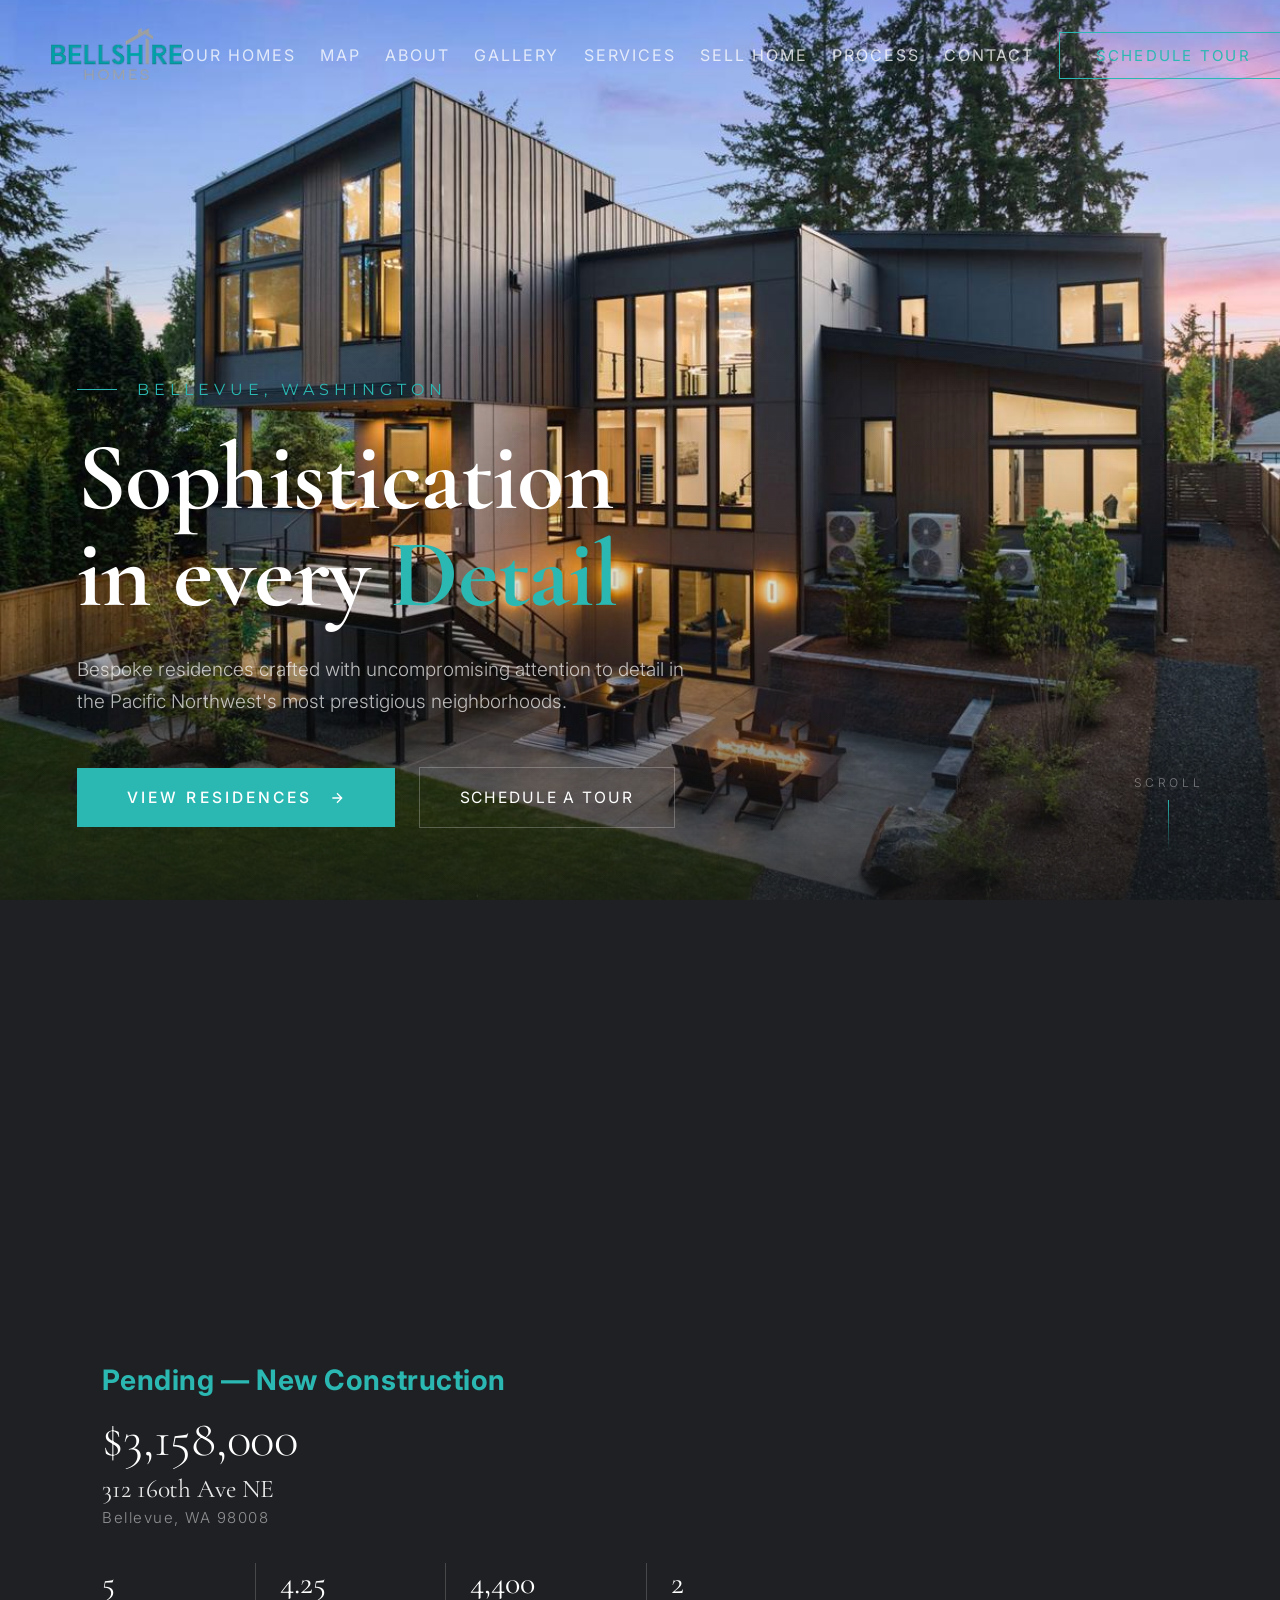
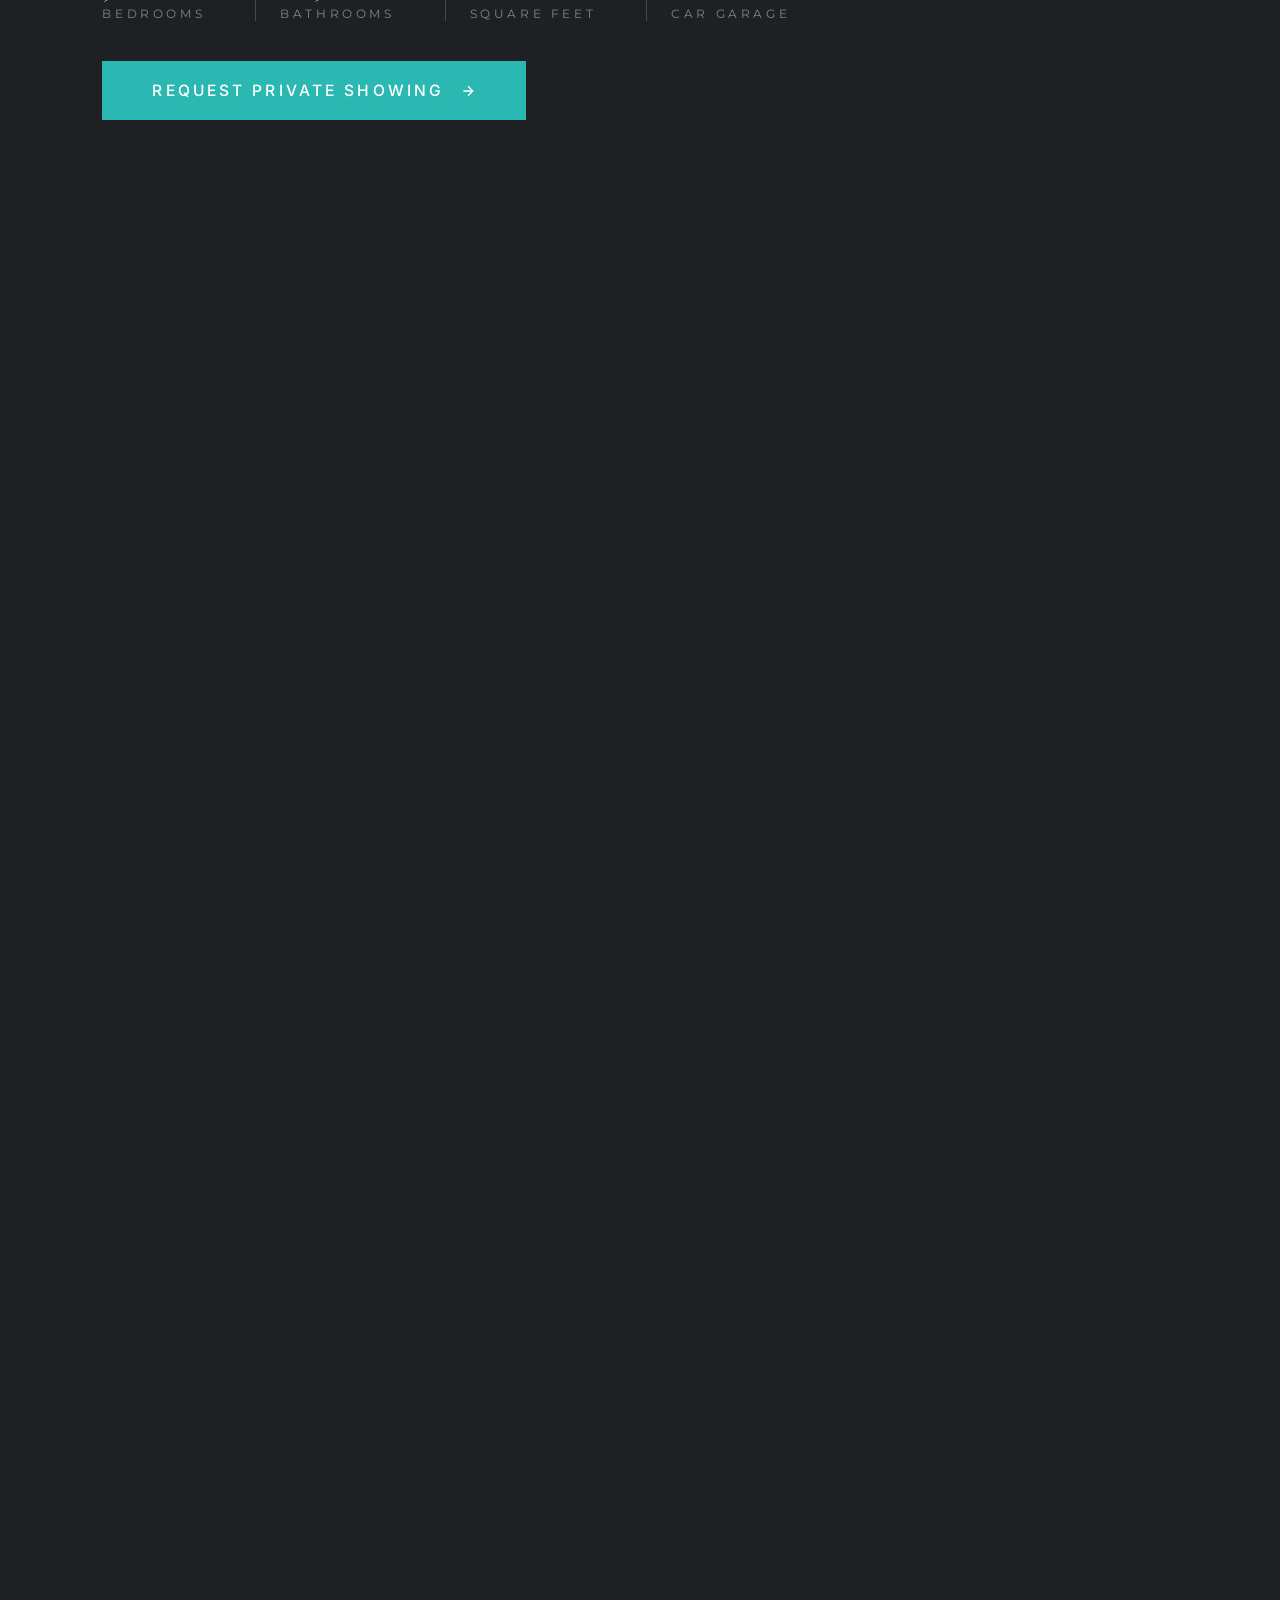
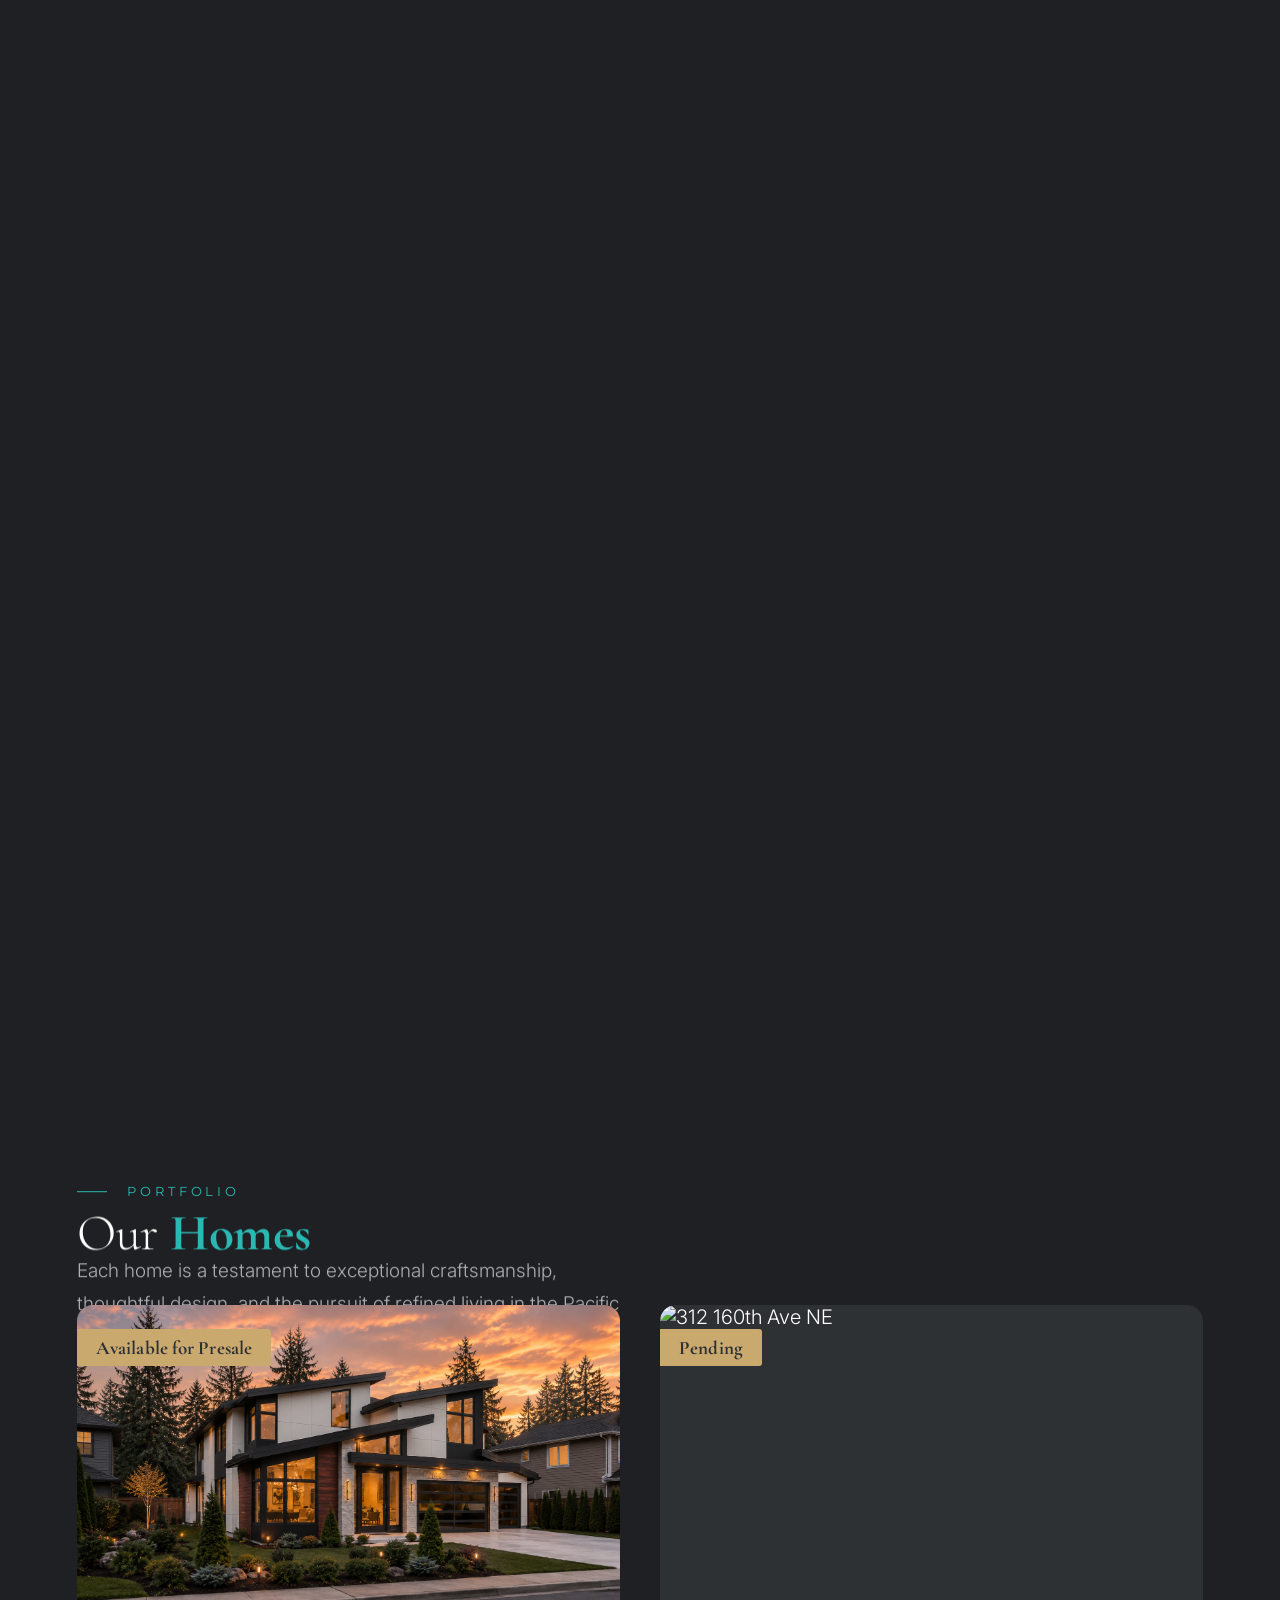
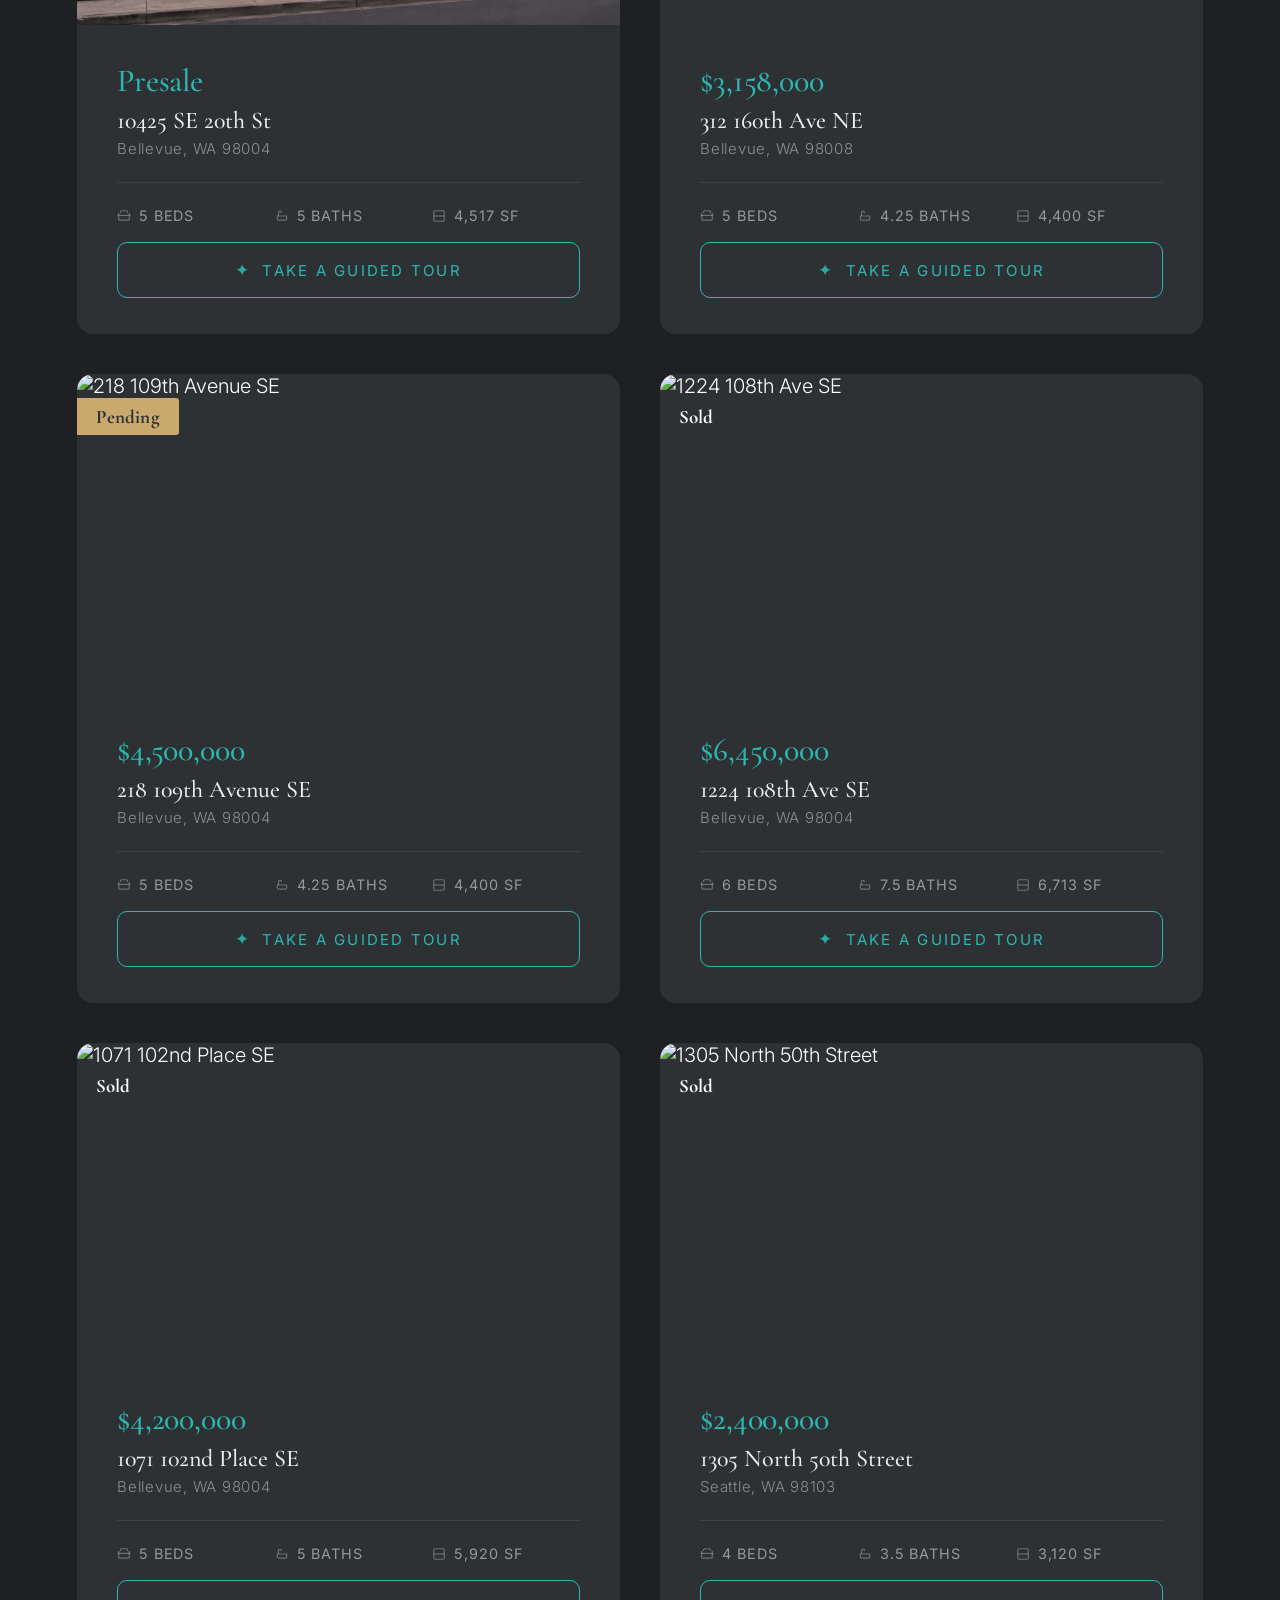
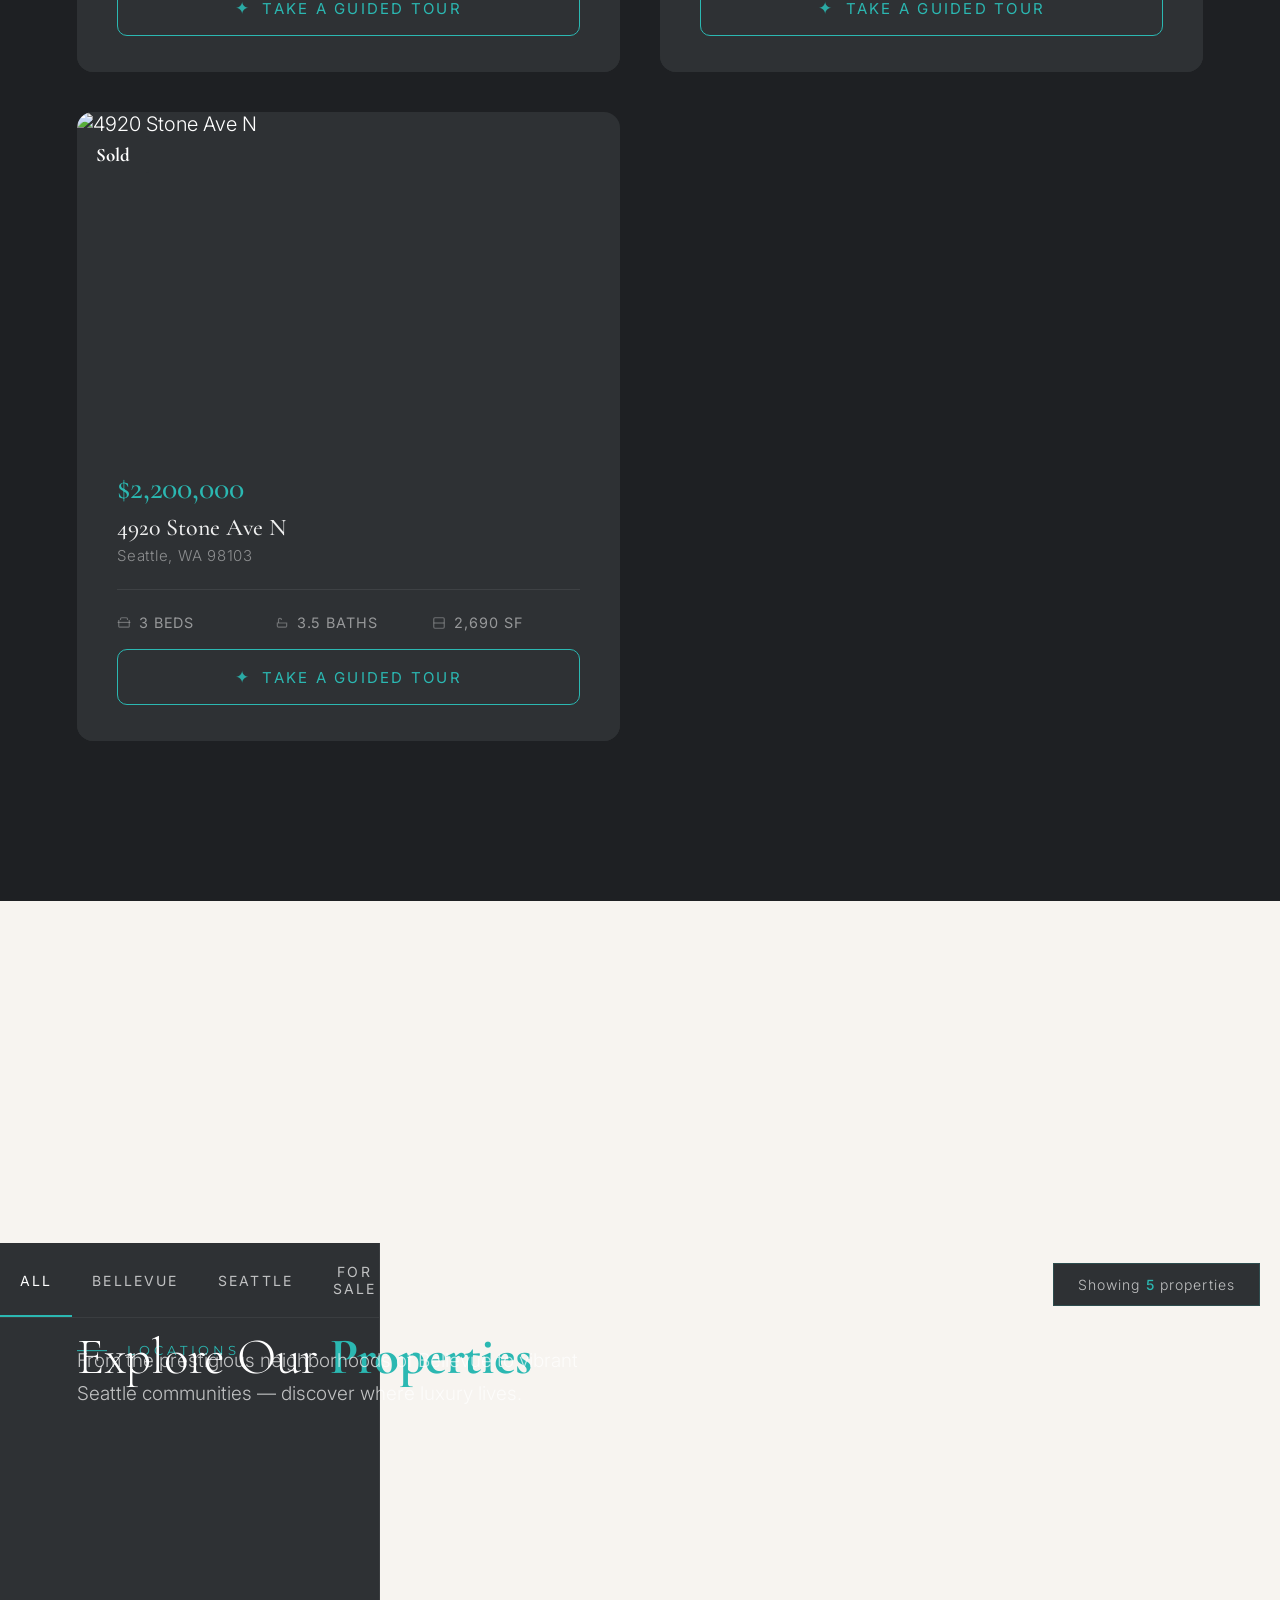
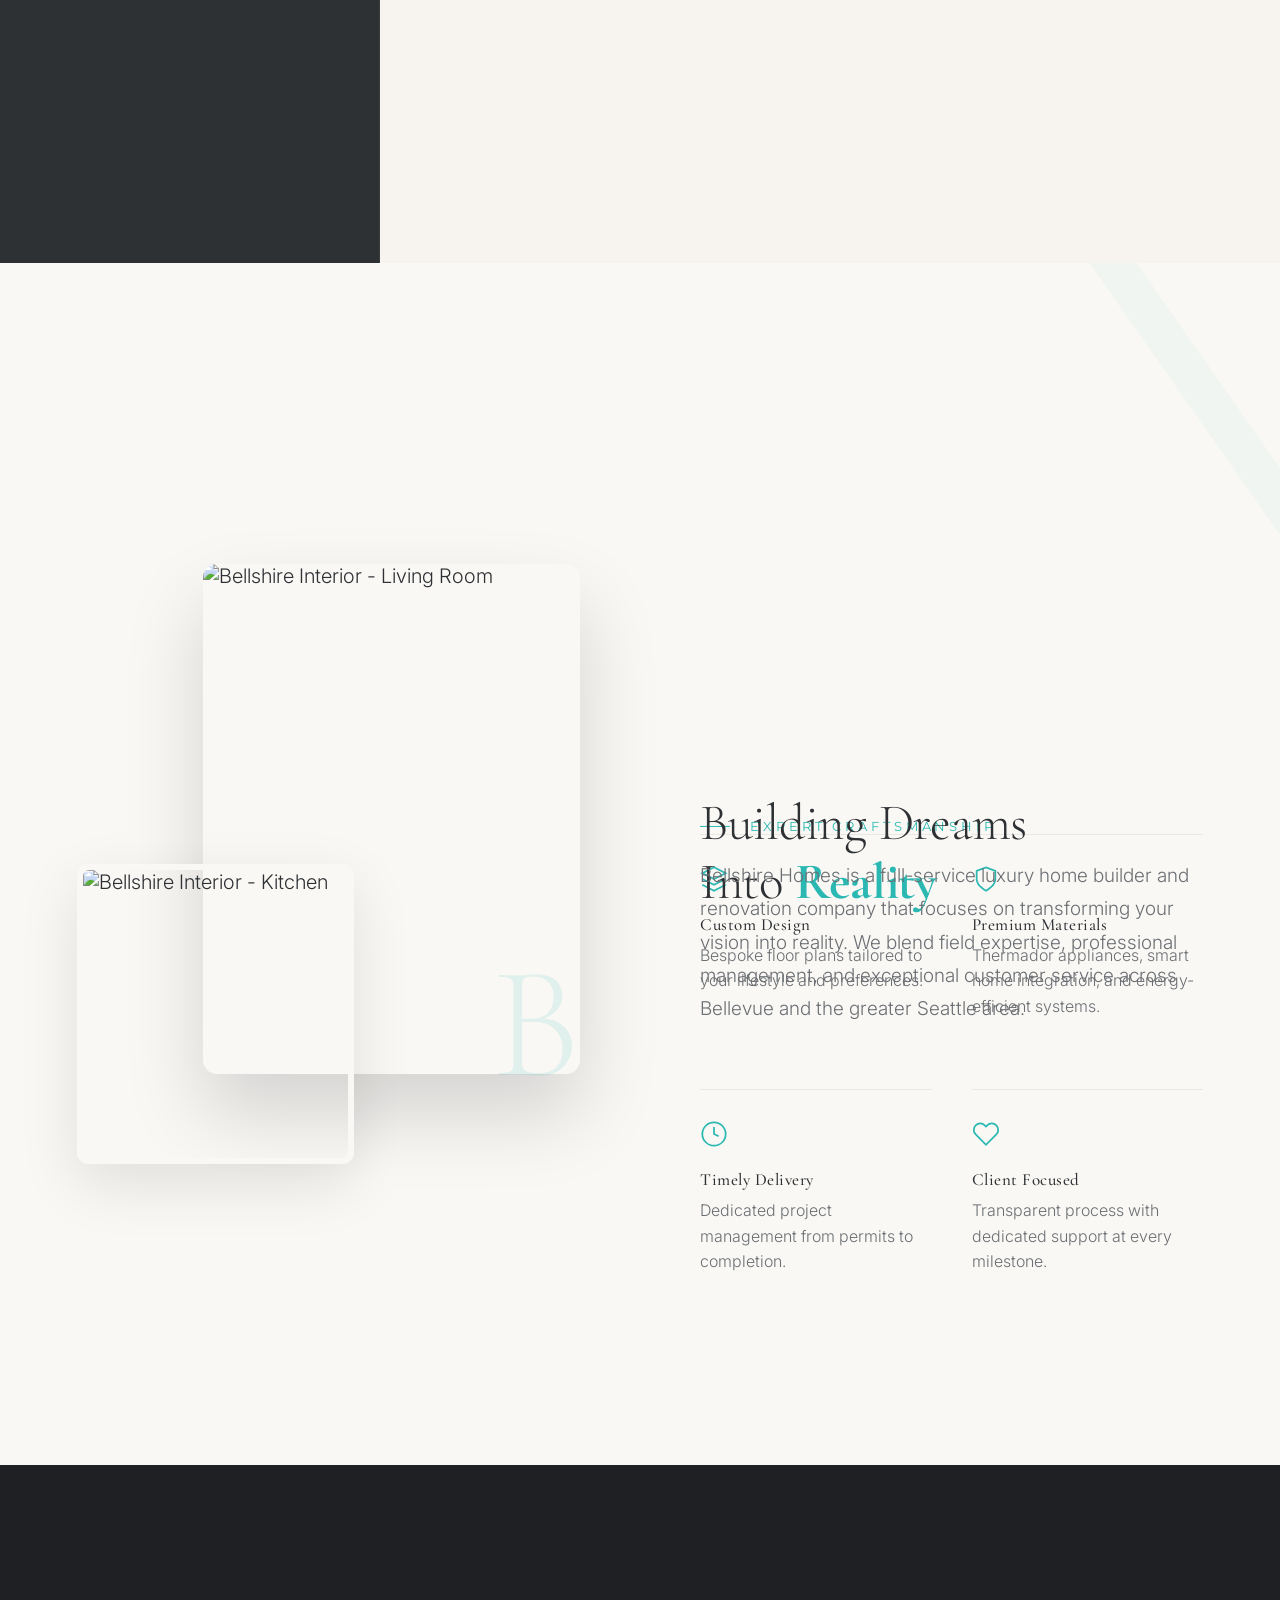
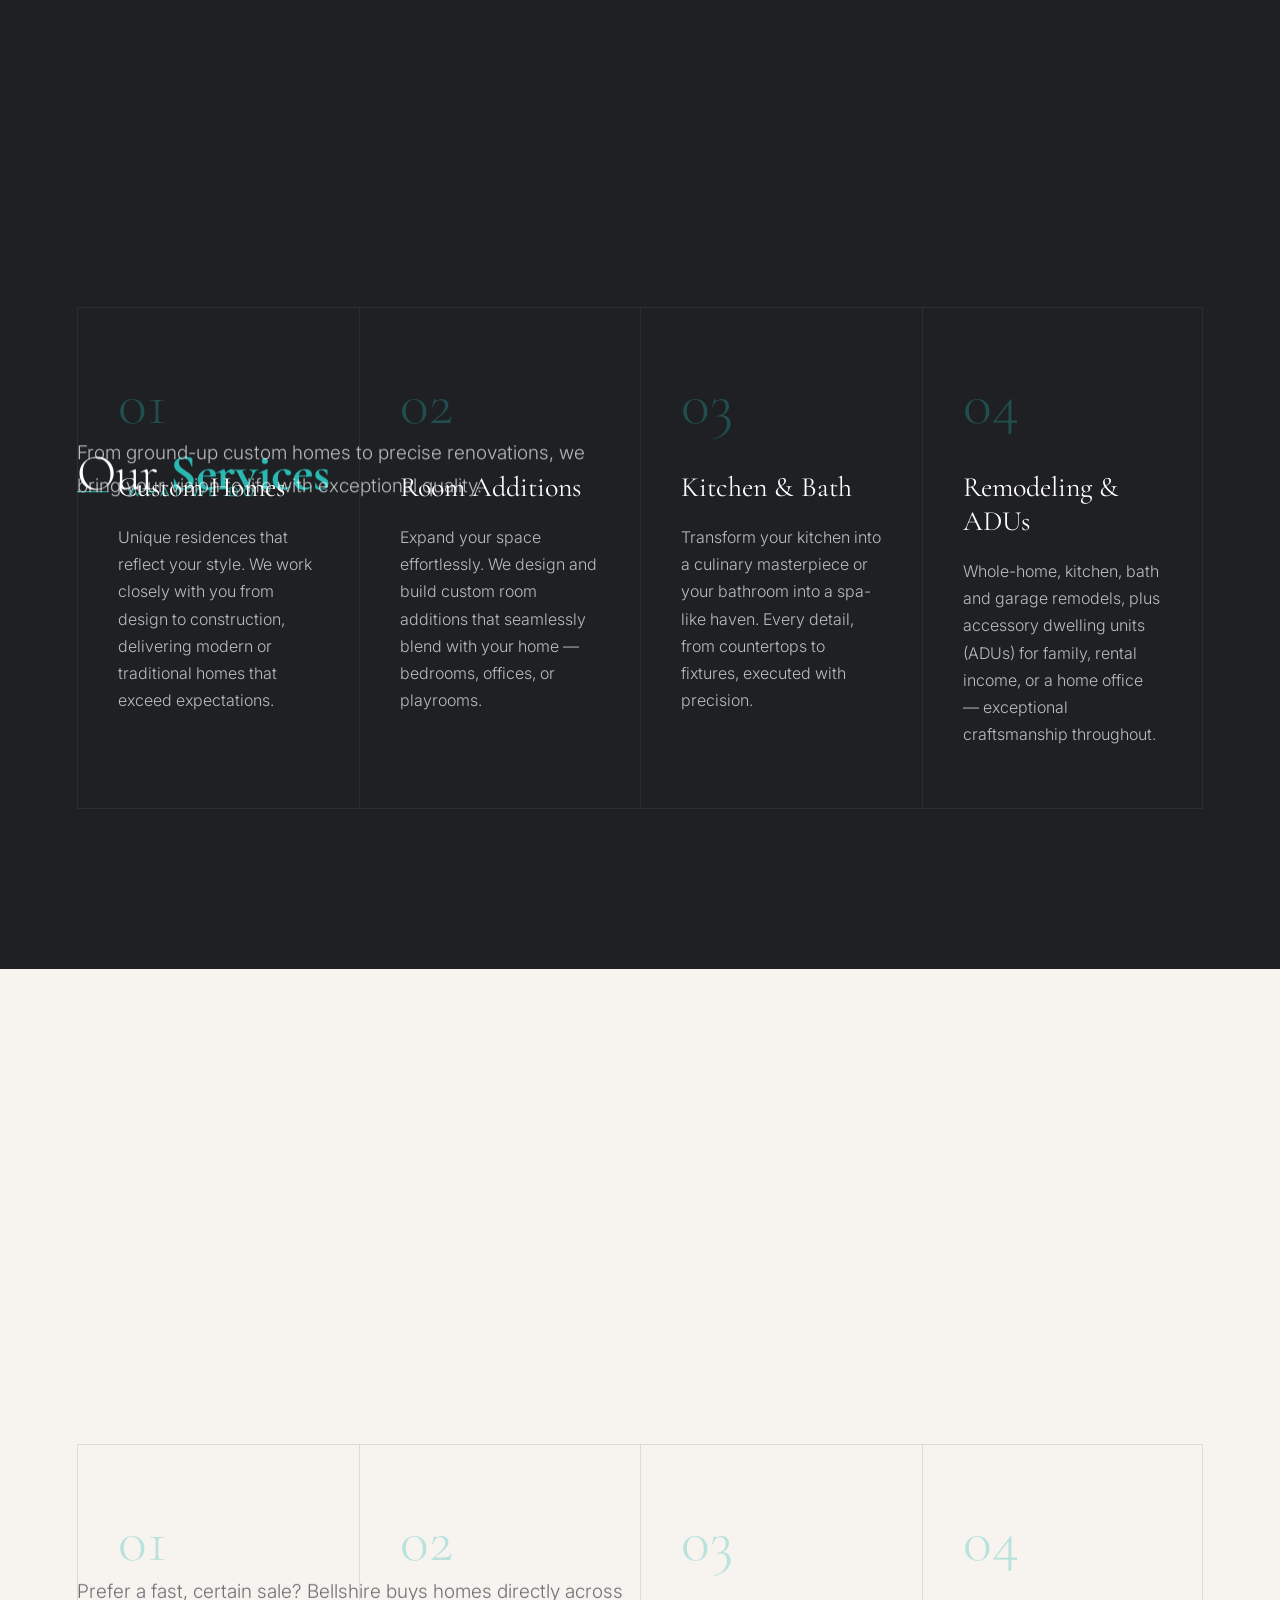
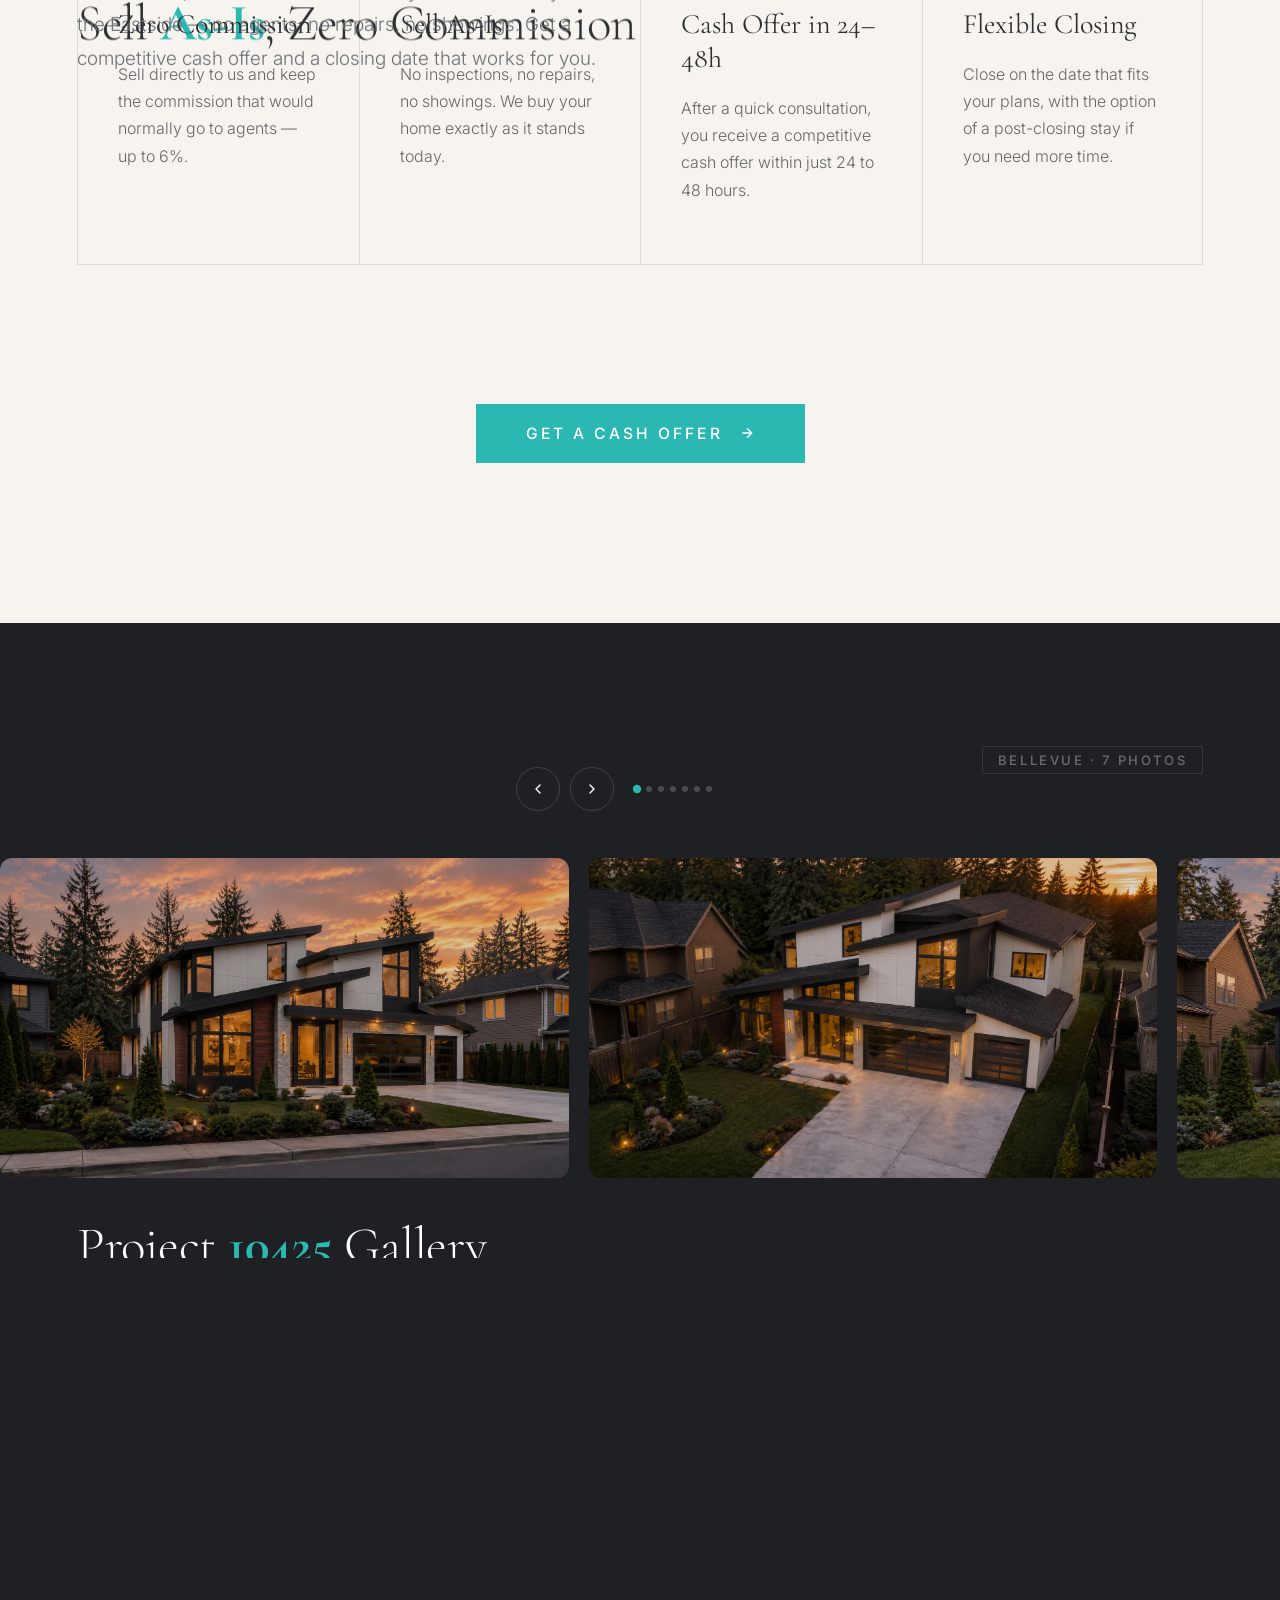
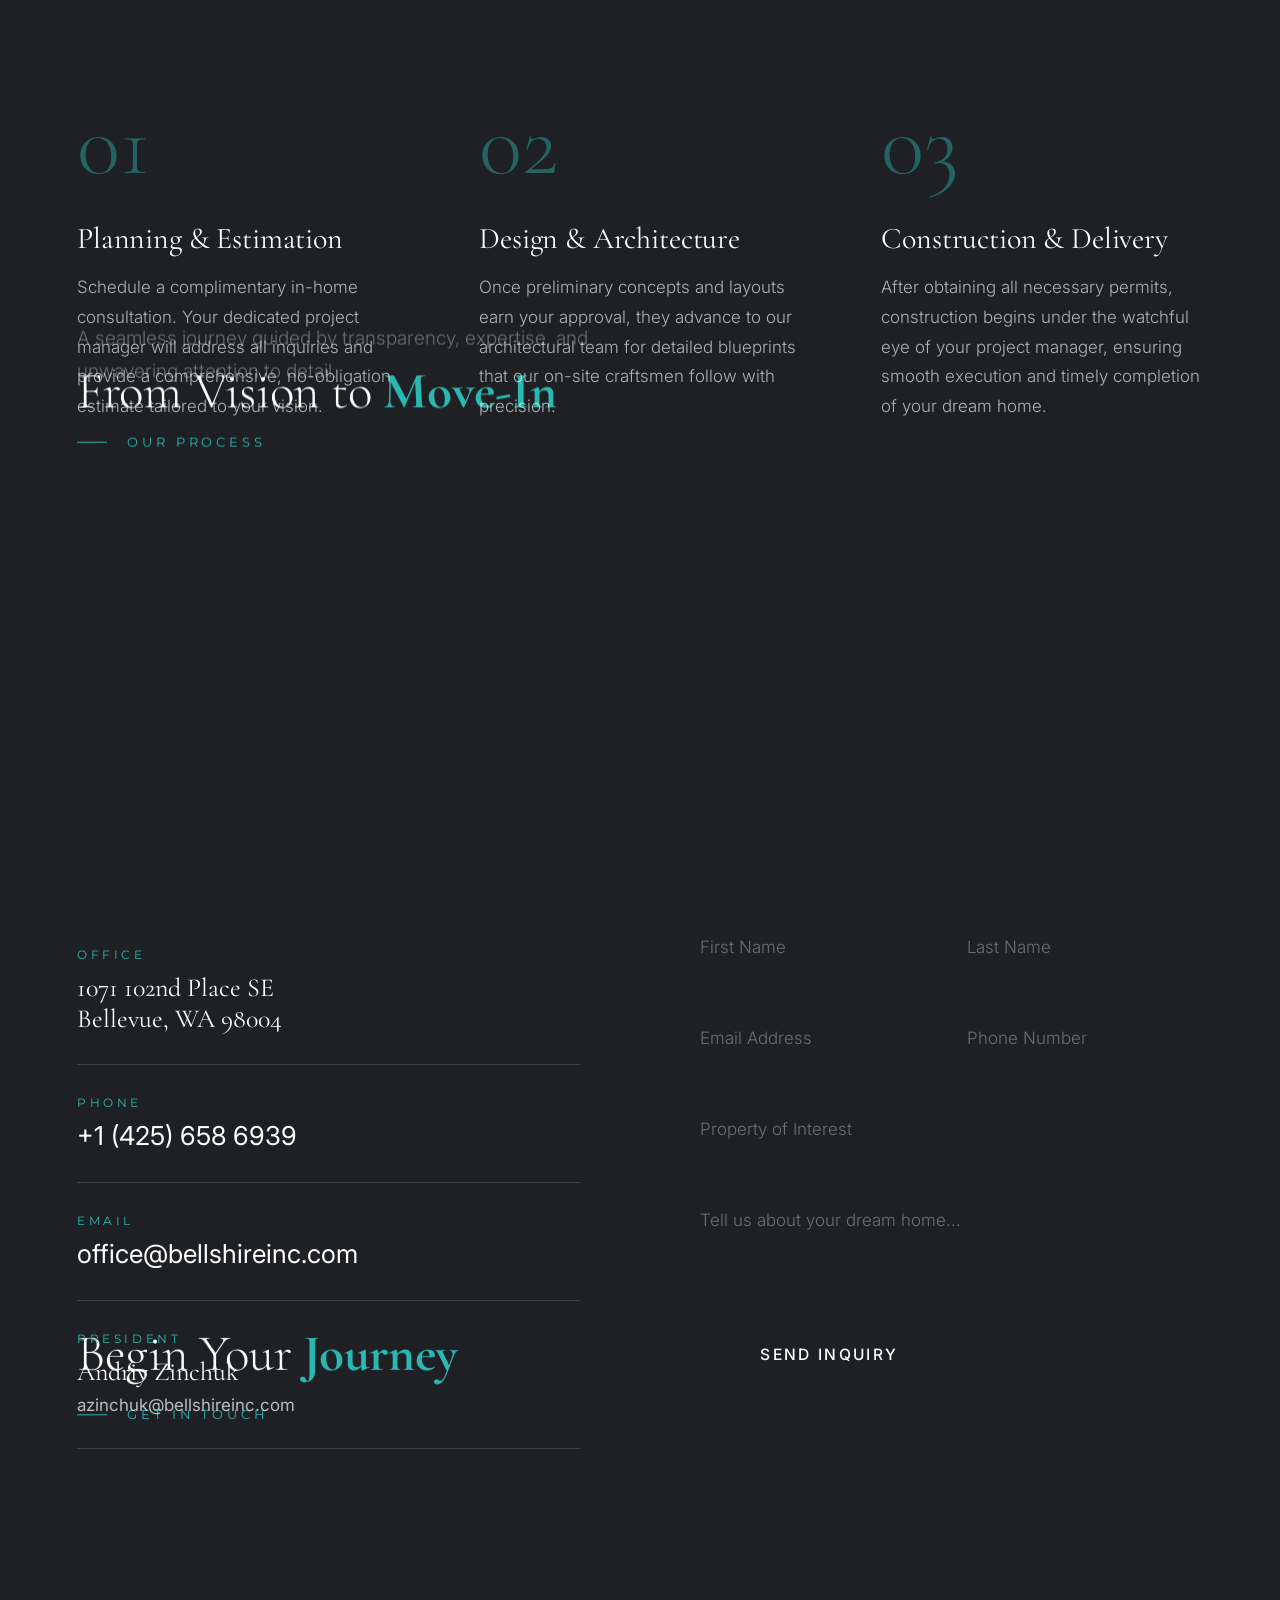
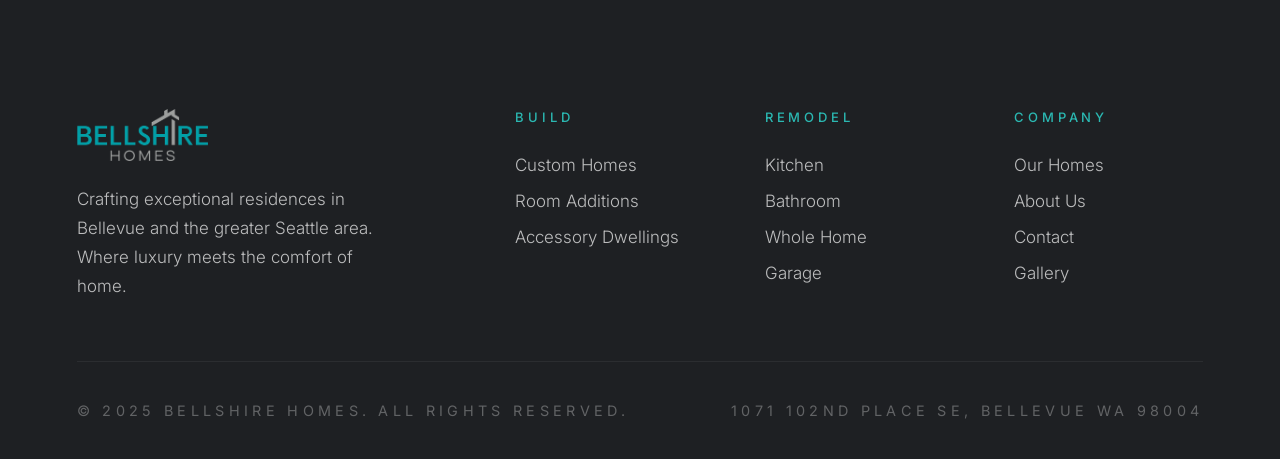
==== commit 5ea40417: "homepage map: add Dark / Light / Satellite tile switcher Switcher on the #map-section map (bottom-le" ====
--- a/bellshirehomes/index.html
+++ b/bellshirehomes/index.html
@@ -4,11 +4,202 @@
 <meta charset="UTF-8">
 <meta name="viewport" content="width=device-width, initial-scale=1.0, viewport-fit=cover, interactive-widget=resizes-content">
 <title>Bellshire Homes — Luxury Living in Bellevue</title>
-<link href="https://fonts.googleapis.com/css2?family=Cormorant+Garamond:ital,wght@0,300;0,400;0,500;0,600;0,700;1,300;1,400&family=Outfit:wght@200;300;400;500;600&display=swap" rel="stylesheet">
+<!-- ▼ martinbuilding.com fonts: Butler (display serif) + General Sans (Maison-equivalent) ▼ -->
+<link rel="stylesheet" href="https://fonts.cdnfonts.com/css/butler">
+<link rel="stylesheet" href="https://api.fontshare.com/v2/css?f%5B%5D=general-sans@300,400,500,600,700&display=swap">
+<!-- Fallback fonts kept for safety/comparison -->
+<link href="https://fonts.googleapis.com/css2?family=Cormorant+Garamond:ital,wght@0,300;0,400;0,500;0,600;0,700;1,300;1,400&family=Inter:wght@300;400;500;600&family=Montserrat:wght@300;400;500;600&family=Outfit:wght@200;300;400;500;600&display=swap" rel="stylesheet">
 <link rel="preload" href="hero-new.mp4" as="video" type="video/mp4">
 <link rel="stylesheet" href="https://cdnjs.cloudflare.com/ajax/libs/leaflet/1.9.4/leaflet.min.css" />
 <script src="https://cdnjs.cloudflare.com/ajax/libs/leaflet/1.9.4/leaflet.min.js"></script>
 <style>
+  /* ═══════════════════════════════════════════════════════════
+     FONTS EXPERIMENT v2 — Faithful martinbuilding.com typography
+     - Display: Butler, serif (weight 700) — same as martinbuilding
+     - Body/Labels: General Sans (Maison-equivalent, weight 400-500)
+     - Labels use letter-spacing: 0.3em (matches martinbuilding 4px @ 12-14px)
+     ═══════════════════════════════════════════════════════════ */
+  :root {
+    --font-display: 'Butler', 'Cormorant Garamond', serif;
+    --font-body:    'General Sans', 'Inter', sans-serif;
+    --font-label:   'General Sans', 'Montserrat', sans-serif;
+  }
+
+  /* Override everything that previously used Cormorant Garamond / Inter / Montserrat / Outfit */
+  body, body * {
+    font-family: var(--font-body);
+  }
+
+  /* All Cormorant Garamond elements → Butler */
+  [style*="Cormorant"],
+  h1, h2, h3,
+  .hero-title, .section-title, .property-title, .feature-title,
+  .property-card-title, .about-title, .featured-title,
+  .step-title, .contact-title, .ai-form-title, .ai-name,
+  .ai-success-card h3, .ai-setup-card h3,
+  .ai-modal-header-title em, .ai-voice-title em,
+  .featured-label-hero, .featured-price, .featured-address,
+  .property-price, .property-card-title,
+  em {
+    font-family: var(--font-display) !important;
+    font-weight: 700;
+    letter-spacing: -0.005em;
+  }
+
+  /* Uppercase labels/eyebrows — apply martinbuilding's wide tracking (4px @ 12px ≈ 0.3em) */
+  .section-label,
+  .ai-form-eyebrow,
+  .ai-field-lbl,
+  .nav-link,
+  .footer-nav a,
+  .feature-tag,
+  .property-status,
+  .property-meta,
+  .map-listing-status,
+  .map-listing-price,
+  .ai-modal-header-title,
+  .ai-voice-title,
+  .ai-voice-status,
+  .step-num,
+  .footer-eyebrow,
+  .footer-bottom,
+  .ai-setup-field label,
+  .ai-input-label,
+  .ai-voice-input-label,
+  [class*="eyebrow"],
+  [class*="-label"] {
+    font-family: var(--font-label) !important;
+    font-weight: 400 !important;
+    letter-spacing: 0.3em !important;
+    text-transform: uppercase;
+  }
+
+  /* CTA buttons — match martinbuilding wide-tracked uppercase */
+  .btn-primary, .btn-secondary, .ai-launch-btn, .ai-submit-btn,
+  button.cta, .schedule-btn, .view-btn, .hero-cta-row a {
+    font-family: var(--font-label) !important;
+    font-weight: 500 !important;
+    letter-spacing: 0.2em !important;
+    text-transform: uppercase;
+  }
+
+  /* ───── Exception: featured-label-hero is a DISPLAY element, not a label ───── */
+  body .featured-label-hero {
+    font-family: var(--font-display) !important;
+    font-weight: 700 !important;
+    font-style: normal !important;
+    letter-spacing: 0.02em !important;
+    text-transform: none !important;
+  }
+
+  /* ───── Property status badges — match "Explore Our Properties" Butler style ─────
+     Same font + mixed case + normal letter-spacing so the serif character
+     of Butler is clearly visible (serifs invisible at 12px uppercase).         */
+  body .property-status {
+    font-family: var(--font-display) !important;
+    font-weight: 700 !important;
+    font-style: normal !important;
+    font-size: 0.95rem !important;       /* bumped from 0.6rem so serifs are visible */
+    letter-spacing: 0.005em !important;
+    text-transform: none !important;     /* mixed case shows serifs */
+    padding: 0.35rem 0.95rem !important;
+  }
+
+  /* ───── Property card stats (BEDS / BATHS / SF) — even 3-column layout ─────
+     The [class*=-label] catch-all gave .property-meta 0.3em tracking which
+     made each stat a different width + wrapped the numbers. Make 3 equal
+     columns with tight tracking so all cards line up consistently.            */
+  body .property-meta {
+    display: flex !important;
+    justify-content: space-between !important;
+    gap: .5rem !important;
+    letter-spacing: .06em !important;
+  }
+  body .property-meta .meta-item {
+    flex: 1 1 0 !important;
+    justify-content: flex-start !important;
+    letter-spacing: .06em !important;
+    font-size: .72rem !important;
+    white-space: nowrap !important;
+    min-width: 0 !important;
+  }
+
+  /* ───── Smooth block-parallax for featured property text layer ─────
+     The whole #featured-parallax-content moves as ONE layer above the image.
+     Children must NOT have their own transforms or transitions —
+     that would cause them to drift apart and overlap each other.           */
+  #featured-parallax-content {
+    transition: translate 0.12s linear, transform 0.12s linear;
+    will-change: translate, transform;
+    backface-visibility: hidden;
+  }
+  /* Reset any leftover per-child transforms (from earlier parallax experiment) */
+  #featured-parallax-content > * {
+    translate: 0 !important;
+    transform: none !important;
+    transition: none !important;
+    will-change: auto !important;
+  }
+  @media (prefers-reduced-motion: reduce) {
+    #featured-parallax-content {
+      transition: none !important;
+      translate: 0 !important;
+      transform: none !important;
+    }
+  }
+
+  /* ───── Property card media icons (Video / 3D / Features) — visible on mobile ─────
+     On desktop they only appear on card hover; on mobile (no hover), show them always
+     in a more compact, horizontal layout aligned to top-right of the image.        */
+  @media (max-width: 1024px) {
+    .prop-media-icons {
+      opacity: 1 !important;
+      flex-direction: row !important;
+      top: auto !important;
+      bottom: 12px !important;
+      right: 12px !important;
+      gap: 6px !important;
+    }
+    .prop-media-icon {
+      width: 34px !important;
+      height: 34px !important;
+      background: rgba(0,0,0,0.65) !important;
+    }
+    .prop-media-icon svg { width: 14px !important; height: 14px !important; }
+    .prop-media-icon.icon-3d { font-size: 0.58rem !important; }
+  }
+
+  /* ───── Hero size bump (experiment) ───── */
+  .hero-title {
+    font-size: clamp(2.6rem, 7.5vw, 8rem) !important;
+    line-height: 1.02 !important;
+    font-weight: 700 !important;
+  }
+  .hero-subtitle {
+    font-size: clamp(0.95rem, 1.4vw, 1.35rem) !important;
+    line-height: 1.65 !important;
+    max-width: 620px !important;
+  }
+  .hero-eyebrow,
+  .hero .section-label {
+    font-size: 0.78rem !important;
+    letter-spacing: 0.32em !important;
+  }
+  @media (max-width: 480px) {
+    .hero-title    { font-size: 2.4rem !important; line-height: 1.06 !important; }
+    .hero-subtitle { font-size: 0.95rem !important; }
+  }
+
+  /* ───── Force all italics to roman/upright ───── */
+  em, i,
+  .hero-title em,
+  .section-title em,
+  .pg-title em,
+  [style*="font-style: italic"],
+  [style*="font-style:italic"] {
+    font-style: normal !important;
+  }
+
   :root {
     --charcoal: #2E3134;
     --charcoal-deep: #1E2023;
@@ -32,7 +223,7 @@
   }
 
   body {
-    font-family: 'Outfit', sans-serif;
+    font-family: 'General Sans', 'Inter', sans-serif;
     font-weight: 300;
     color: var(--text-primary);
     background: var(--warm-white);
@@ -50,7 +241,7 @@
   .preloader.hidden { opacity: 0; visibility: hidden; pointer-events: none; }
   .preloader-logo {
     color: var(--teal);
-    font-family: 'Outfit', sans-serif;
+    font-family: 'General Sans', 'Inter', sans-serif;
     font-weight: 600;
     font-size: 2.2rem;
     letter-spacing: 0.3em;
@@ -80,7 +271,7 @@
     transition: width 0.4s ease;
   }
   .preloader-text {
-    font-family: 'Outfit', sans-serif;
+    font-family: 'General Sans', 'Inter', sans-serif;
     font-size: 0.55rem;
     letter-spacing: 0.35em;
     text-transform: uppercase;
@@ -115,7 +306,7 @@
   }
   .logo-icon svg { width: 100%; height: 100%; }
   .logo-text {
-    font-family: 'Outfit', sans-serif;
+    font-family: 'General Sans', 'Inter', sans-serif;
     font-weight: 600;
     font-size: 1.15rem;
     letter-spacing: 0.25em;
@@ -128,7 +319,7 @@
     object-fit: contain;
   }
   .logo-sub {
-    font-family: 'Outfit', sans-serif;
+    font-family: 'General Sans', 'Inter', sans-serif;
     font-weight: 300;
     font-size: 0.55rem;
     letter-spacing: 0.45em;
@@ -253,7 +444,7 @@
     background: var(--teal);
   }
   .hero-title {
-    font-family: 'Cormorant Garamond', serif;
+    font-family: 'Butler', 'Cormorant Garamond', serif;
     font-weight: 300;
     font-size: clamp(3rem, 6.5vw, 6.5rem);
     line-height: 1.05;
@@ -371,7 +562,7 @@
     background: var(--teal);
   }
   .section-title {
-    font-family: 'Cormorant Garamond', serif;
+    font-family: 'Butler', 'Cormorant Garamond', serif;
     font-weight: 300;
     font-size: clamp(2.2rem, 4vw, 3.8rem);
     line-height: 1.15;
@@ -453,10 +644,10 @@
     will-change: transform;
   }
 
-  /* "FOR SALE" label styled like hero italic serif */
+  /* "FOR SALE" label — upright Butler */
   .featured-label-hero {
-    font-family: 'Cormorant Garamond', serif;
-    font-style: italic;
+    font-family: 'Butler', 'Cormorant Garamond', serif;
+    font-style: normal;
     font-weight: 400;
     font-size: clamp(1.3rem, 2.2vw, 2rem);
     color: var(--teal);
@@ -466,7 +657,7 @@
   }
 
   .featured-overlay-content .featured-price {
-    font-family: 'Cormorant Garamond', serif;
+    font-family: 'Butler', 'Cormorant Garamond', serif;
     font-size: clamp(2rem, 4vw, 3.2rem);
     font-weight: 300;
     color: white;
@@ -474,7 +665,7 @@
     line-height: 1.1;
   }
   .featured-overlay-content .featured-address {
-    font-family: 'Cormorant Garamond', serif;
+    font-family: 'Butler', 'Cormorant Garamond', serif;
     font-size: clamp(1.1rem, 2vw, 1.6rem);
     font-weight: 400;
     color: rgba(255,255,255,0.9);
@@ -503,7 +694,7 @@
     padding-left: 0;
   }
   .featured-overlay-content .stat-value {
-    font-family: 'Cormorant Garamond', serif;
+    font-family: 'Butler', 'Cormorant Garamond', serif;
     font-size: 1.6rem;
     font-weight: 400;
     color: white;
@@ -548,14 +739,14 @@
     padding: 5rem;
   }
   .featured-price {
-    font-family: 'Cormorant Garamond', serif;
+    font-family: 'Butler', 'Cormorant Garamond', serif;
     font-size: 2.8rem;
     font-weight: 300;
     color: var(--teal);
     margin-bottom: 0.5rem;
   }
   .featured-address {
-    font-family: 'Cormorant Garamond', serif;
+    font-family: 'Butler', 'Cormorant Garamond', serif;
     font-size: 1.8rem;
     font-weight: 400;
     color: white;
@@ -578,7 +769,7 @@
     border-top: 1px solid rgba(255,255,255,0.08);
   }
   .stat-value {
-    font-family: 'Cormorant Garamond', serif;
+    font-family: 'Butler', 'Cormorant Garamond', serif;
     font-size: 2rem;
     font-weight: 400;
     color: white;
@@ -667,7 +858,7 @@
     border-bottom: 1px solid rgba(255,255,255,0.06);
   }
   .pg-title {
-    font-family: 'Cormorant Garamond', serif;
+    font-family: 'Butler', 'Cormorant Garamond', serif;
     font-size: 1.4rem; font-weight: 400;
     color: white;
   }
@@ -693,11 +884,15 @@
     display: block;
     border-radius: 10px;
     transition: filter .5s ease;
+    /* Skeleton shimmer shows through until the photo paints over it */
     background: linear-gradient(100deg, #1c1c1c 30%, #2c2c2c 50%, #1c1c1c 70%);
     background-size: 200% 100%;
     animation: pgShimmer 1.4s ease-in-out infinite;
   }
-  .pg-grid img.pg-loaded { animation: none; background: #1a1a1a; }
+  .pg-grid img.pg-loaded {
+    animation: none;
+    background: #1a1a1a;
+  }
   .pg-grid img:hover { opacity: 0.85; }
   @keyframes pgShimmer { 0%{background-position:200% 0} 100%{background-position:-200% 0} }
   .property-status {
@@ -719,14 +914,14 @@
     background: var(--charcoal);
   }
   .property-price {
-    font-family: 'Cormorant Garamond', serif;
+    font-family: 'Butler', 'Cormorant Garamond', serif;
     font-size: 1.6rem;
     font-weight: 500;
     color: var(--teal);
     margin-bottom: 0.3rem;
   }
   .property-name {
-    font-family: 'Cormorant Garamond', serif;
+    font-family: 'Butler', 'Cormorant Garamond', serif;
     font-size: 1.2rem;
     font-weight: 500;
     color: rgba(255,255,255,0.92);
@@ -866,7 +1061,7 @@
   }
   .about-number {
     position: absolute; bottom: 3rem; right: 0;
-    font-family: 'Cormorant Garamond', serif;
+    font-family: 'Butler', 'Cormorant Garamond', serif;
     font-size: 8rem;
     font-weight: 300;
     color: var(--teal);
@@ -931,7 +1126,7 @@
     background: rgba(255,255,255,0.03);
   }
   .service-num {
-    font-family: 'Cormorant Garamond', serif;
+    font-family: 'Butler', 'Cormorant Garamond', serif;
     font-size: 3rem;
     font-weight: 300;
     color: var(--teal);
@@ -941,7 +1136,7 @@
   }
   .service-card:hover .service-num { opacity: 0.7; }
   .service-name {
-    font-family: 'Cormorant Garamond', serif;
+    font-family: 'Butler', 'Cormorant Garamond', serif;
     font-size: 1.4rem;
     font-weight: 400;
     color: white;
@@ -973,7 +1168,7 @@
   }
   .step::before {
     content: counter(step, decimal-leading-zero);
-    font-family: 'Cormorant Garamond', serif;
+    font-family: 'Butler', 'Cormorant Garamond', serif;
     font-size: 4.5rem;
     font-weight: 300;
     color: var(--teal);
@@ -983,7 +1178,7 @@
     margin-bottom: 1.5rem;
   }
   .step-title {
-    font-family: 'Cormorant Garamond', serif;
+    font-family: 'Butler', 'Cormorant Garamond', serif;
     font-size: 1.5rem;
     font-weight: 400;
     margin-bottom: 0.8rem;
@@ -1031,7 +1226,7 @@
     background: transparent;
     border: none;
     color: var(--text-light);
-    font-family: 'Outfit', sans-serif;
+    font-family: 'General Sans', 'Inter', sans-serif;
     font-size: 0.7rem;
     font-weight: 400;
     letter-spacing: 0.15em;
@@ -1092,7 +1287,7 @@
   .map-listing-status.sold { background: rgba(255,255,255,0.1); color: var(--text-light); }
   .map-listing-status.presale { background: var(--gold-accent); color: var(--charcoal); }
   .map-listing-name {
-    font-family: 'Cormorant Garamond', serif;
+    font-family: 'Butler', 'Cormorant Garamond', serif;
     font-size: 1.05rem;
     font-weight: 500;
     color: white;
@@ -1117,12 +1312,12 @@
     width: 100%;
   }
   .map-listing-details span {
-    white-space: nowrap;
+    white-space: nowrap;   /* keep "5 Beds" / "4,400 SF" on one line */
     flex: 0 1 auto;
     letter-spacing: 0;
   }
   .map-listing-price {
-    font-family: 'Cormorant Garamond', serif;
+    font-family: 'Butler', 'Cormorant Garamond', serif;
     font-size: 1.1rem;
     font-weight: 500;
     color: var(--teal);
@@ -1186,7 +1381,7 @@
   .popup-card-status.sold { background: rgba(255,255,255,0.1); color: var(--text-light); }
   .popup-card-status.presale { background: var(--gold-accent); color: var(--charcoal); }
   .popup-card-name {
-    font-family: 'Cormorant Garamond', serif;
+    font-family: 'Butler', 'Cormorant Garamond', serif;
     font-size: 1.2rem;
     font-weight: 500;
     color: white;
@@ -1198,7 +1393,7 @@
     margin-bottom: 0.5rem;
   }
   .popup-card-price {
-    font-family: 'Cormorant Garamond', serif;
+    font-family: 'Butler', 'Cormorant Garamond', serif;
     font-size: 1.35rem;
     color: var(--teal);
     font-weight: 500;
@@ -1458,7 +1653,7 @@
     margin-bottom: 0.5rem;
   }
   .contact-detail-value {
-    font-family: 'Cormorant Garamond', serif;
+    font-family: 'Butler', 'Cormorant Garamond', serif;
     font-size: 1.3rem;
     font-weight: 400;
   }
@@ -1485,7 +1680,7 @@
     border: none;
     border-bottom: 1px solid var(--border-subtle);
     background: transparent;
-    font-family: 'Outfit', sans-serif;
+    font-family: 'General Sans', 'Inter', sans-serif;
     font-size: 0.85rem;
     font-weight: 300;
     color: var(--text-primary);
@@ -1511,7 +1706,7 @@
     background: var(--charcoal-deep);
     color: white;
     border: none;
-    font-family: 'Outfit', sans-serif;
+    font-family: 'General Sans', 'Inter', sans-serif;
     font-size: 0.78rem;
     font-weight: 500;
     letter-spacing: 0.15em;
@@ -1625,7 +1820,7 @@
   .mobile-overlay a {
     display: block;
     padding: 1rem 2rem;
-    font-family: 'Outfit', sans-serif;
+    font-family: 'General Sans', 'Inter', sans-serif;
     font-size: 1.1rem;
     font-weight: 400;
     color: rgba(255,255,255,0.7);
@@ -1641,7 +1836,7 @@
     padding: 0.9rem 2.5rem;
     background: var(--teal);
     color: white !important;
-    font-family: 'Outfit', sans-serif;
+    font-family: 'General Sans', 'Inter', sans-serif;
     font-size: 0.78rem;
     font-weight: 500;
     letter-spacing: 0.15em;
@@ -1776,12 +1971,10 @@
 
 /* ── PUSH / SQUEEZE LAYOUT (desktop) ──────────────────────────────────
    When the chat OR voice panel opens, shrink the page content by the panel
-   width so nothing the assistant shows (a property card, a section) is ever
-   hidden behind the panel. Content reflows into the visible area on the left.
-   The panel itself is position:fixed at right:0 and fills the gap exactly. */
+   width so nothing the assistant shows is ever hidden behind the panel. */
 :root { --ai-panel-w: 420px; }
 /* Dock only when there's comfortable room (≥1024px). Below that the panel
-   floats as an overlay / bottom-sheet, which is the better pattern on small screens. */
+   floats as an overlay / bottom-sheet, the better pattern on small screens. */
 @media (min-width: 1024px) {
   body { transition: margin-right .42s cubic-bezier(.4,0,.2,1); }
   body:has(.ai-modal-overlay.open),
@@ -1794,7 +1987,6 @@
   /* With the panel open the bar is narrower, so tighten the label spacing too */
   body:has(.ai-modal-overlay.open) .nav-links,
   body:has(.ai-voice-overlay.open) .nav-links { gap: clamp(0.6rem, 1.15vw, 1.5rem); }
-  /* When the full-screen tour is open, the panel is hidden — release the squeeze */
   body:has(.tour-overlay.open) { margin-right: 0 !important; }
   body:has(.tour-overlay.open) nav { padding-right: 4% !important; }
 }
@@ -1819,7 +2011,7 @@
 }
 .ai-modal-header-title {
   font-size: .72rem; letter-spacing: .15em; text-transform: uppercase;
-  color: rgba(255,255,255,.35); font-family: 'Outfit', sans-serif;
+  color: rgba(255,255,255,.35); font-family: 'General Sans', 'Inter', sans-serif;
   display: flex; align-items: center; gap: .5rem;
 }
 .ai-modal-header-dot { width:7px; height:7px; border-radius:50%; background:#4a9e95; animation:pulse 2s infinite; }
@@ -1869,7 +2061,7 @@
   animation: aiSpeakRing 1.2s ease infinite;
 }
 @keyframes aiSpeakRing { 0%,100%{transform:scale(1);opacity:.6} 50%{transform:scale(1.08);opacity:.2} }
-.ai-name { font-family:'Cormorant Garamond',serif; font-size:1.25rem; font-weight:600; color:#fff; letter-spacing:.01em; }
+.ai-name { font-family:'Butler','Cormorant Garamond',serif; font-size:1.25rem; font-weight:600; color:#fff; letter-spacing:.01em; }
 .ai-title { font-size:.65rem; letter-spacing:.12em; text-transform:uppercase; color:#4a9e95; }
 .ai-status { font-size:.72rem; color:rgba(255,255,255,.35); display:flex; align-items:center; gap:.35rem; margin-top:.2rem; }
 .ai-dot { width:6px; height:6px; border-radius:50%; background:#4ade80; }
@@ -1882,13 +2074,13 @@
 .ai-msg.user-msg { flex-direction:row-reverse; }
 .ai-bubble {
   max-width:80%; padding:.75rem 1rem;
-  border-radius:14px; font-size:.84rem; line-height:1.55; font-family:'Outfit',sans-serif;
+  border-radius:14px; font-size:.84rem; line-height:1.55; font-family:'General Sans','Inter',sans-serif;
 }
 .ai-msg .ai-bubble { background:rgba(74,158,149,.1); border:1px solid rgba(74,158,149,.2); border-bottom-left-radius:3px; color:rgba(255,255,255,.88); }
 .user-msg .ai-bubble { background:rgba(255,255,255,.07); border:1px solid rgba(255,255,255,.1); border-bottom-right-radius:3px; color:rgba(255,255,255,.7); }
 .ai-msg-av { width:26px; height:26px; border-radius:50%; overflow:hidden; flex-shrink:0; background:rgba(74,158,149,.2); }
 .ai-msg-av img { width:100%; height:100%; object-fit:cover; }
-.ai-msg-av.user-av { display:flex; align-items:center; justify-content:center; font-size:.58rem; color:rgba(255,255,255,.4); font-family:'Outfit',sans-serif; }
+.ai-msg-av.user-av { display:flex; align-items:center; justify-content:center; font-size:.58rem; color:rgba(255,255,255,.4); font-family:'General Sans','Inter',sans-serif; }
 .ai-typing { display:flex; gap:4px; padding:.75rem 1rem; background:rgba(74,158,149,.08); border:1px solid rgba(74,158,149,.15); border-radius:14px; border-bottom-left-radius:3px; width:fit-content; }
 .ai-typing span { width:6px; height:6px; border-radius:50%; background:#4a9e95; animation:aiTyping 1.2s ease infinite; }
 .ai-typing span:nth-child(2){animation-delay:.2s} .ai-typing span:nth-child(3){animation-delay:.4s}
@@ -1903,7 +2095,7 @@
 .ai-input-row:focus-within { border-color:rgba(74,158,149,.4); }
 #ai-chat-input {
   flex:1; background:none; border:none; outline:none;
-  color:#fff; font-family:'Outfit',sans-serif; font-size:.84rem; resize:none; height:20px; max-height:72px;
+  color:#fff; font-family:'General Sans','Inter',sans-serif; font-size:.84rem; resize:none; height:20px; max-height:72px;
 }
 #ai-chat-input::placeholder { color:rgba(255,255,255,.2); }
 .ai-send { width:34px; height:34px; border-radius:8px; background:#4a9e95; border:none; cursor:pointer; display:flex; align-items:center; justify-content:center; flex-shrink:0; transition:background .2s,transform .15s; }
@@ -1920,7 +2112,7 @@
 .ai-right::-webkit-scrollbar-thumb { background:rgba(0,0,0,.12); border-radius:2px; }
 .ai-form-header { padding:1.5rem 1.5rem 1.2rem; background:#fff; border-bottom:1px solid rgba(0,0,0,.07); }
 .ai-form-eyebrow { font-size:.65rem; letter-spacing:.15em; text-transform:uppercase; color:#4a9e95; margin-bottom:.3rem; }
-.ai-form-title { font-family:'Cormorant Garamond',serif; font-size:1.4rem; font-weight:400; color:#1a1a1a; }
+.ai-form-title { font-family:'Butler','Cormorant Garamond',serif; font-size:1.4rem; font-weight:400; color:#1a1a1a; }
 .ai-form-sub { font-size:.74rem; color:rgba(0,0,0,.35); margin-top:.25rem; }
 .ai-progress { height:3px; background:rgba(0,0,0,.06); margin-top:.9rem; border-radius:2px; overflow:hidden; }
 .ai-progress-fill { height:100%; background:#4a9e95; border-radius:2px; transition:width .6s ease; width:0; }
@@ -1931,17 +2123,17 @@
 .ai-field.filled .ai-field-check { background:#4a9e95; border-color:#4a9e95; }
 .ai-field-check svg { display:none; }
 .ai-field.filled .ai-field-check svg { display:block; }
-.ai-field-lbl { font-size:.67rem; letter-spacing:.1em; text-transform:uppercase; color:rgba(0,0,0,.35); margin-bottom:.2rem; font-family:'Outfit',sans-serif; }
-.ai-field-val { font-size:.88rem; color:rgba(0,0,0,.2); font-style:italic; transition:all .4s; min-height:20px; font-family:'Outfit',sans-serif; }
+.ai-field-lbl { font-size:.67rem; letter-spacing:.1em; text-transform:uppercase; color:rgba(0,0,0,.35); margin-bottom:.2rem; font-family:'General Sans','Inter',sans-serif; }
+.ai-field-val { font-size:.88rem; color:rgba(0,0,0,.2); font-style:italic; transition:all .4s; min-height:20px; font-family:'General Sans','Inter',sans-serif; }
 .ai-field.filled .ai-field-val { color:#1a1a1a; font-style:normal; font-weight:400; }
 @keyframes aiFill { from{opacity:0;transform:translateY(4px)} to{opacity:1;transform:translateY(0)} }
 .ai-field-val.anim { animation:aiFill .45s ease forwards; }
 .ai-submit-area { padding:1.2rem 1.5rem 1.5rem; background:#fff; border-top:1px solid rgba(0,0,0,.08); display:none; }
 .ai-submit-area.show { display:block; }
-.ai-submit-msg { font-size:.78rem; color:rgba(0,0,0,.4); margin-bottom:.9rem; line-height:1.5; font-family:'Outfit',sans-serif; }
+.ai-submit-msg { font-size:.78rem; color:rgba(0,0,0,.4); margin-bottom:.9rem; line-height:1.5; font-family:'General Sans','Inter',sans-serif; }
 .ai-submit-btn {
   width:100%; padding:.9rem 1.2rem; background:#1a1a1a; border:none; border-radius:8px;
-  color:#fff; font-family:'Outfit',sans-serif; font-size:.78rem; font-weight:500;
+  color:#fff; font-family:'General Sans','Inter',sans-serif; font-size:.78rem; font-weight:500;
   letter-spacing:.12em; text-transform:uppercase; cursor:pointer; transition:background .2s,transform .15s;
   display:flex; align-items:center; justify-content:center; gap:.65rem;
 }
@@ -1960,34 +2152,34 @@
   border-radius:14px; padding:1.4rem 1.6rem; backdrop-filter:blur(20px);
   flex-shrink:0;
 }
-.ai-setup-card h3 { font-family:'Cormorant Garamond',serif; font-size:1.5rem; font-weight:300; margin-bottom:.25rem; }
-.ai-setup-card p { color:rgba(255,255,255,.4); font-size:.78rem; line-height:1.5; margin-bottom:1rem; font-family:'Outfit',sans-serif; }
+.ai-setup-card h3 { font-family:'Butler','Cormorant Garamond',serif; font-size:1.5rem; font-weight:300; margin-bottom:.25rem; }
+.ai-setup-card p { color:rgba(255,255,255,.4); font-size:.78rem; line-height:1.5; margin-bottom:1rem; font-family:'General Sans','Inter',sans-serif; }
 .ai-setup-field { margin-bottom:.7rem; }
-.ai-setup-field label { display:block; font-size:.63rem; letter-spacing:.12em; text-transform:uppercase; color:rgba(255,255,255,.4); margin-bottom:.3rem; font-family:'Outfit',sans-serif; }
+.ai-setup-field label { display:block; font-size:.63rem; letter-spacing:.12em; text-transform:uppercase; color:rgba(255,255,255,.4); margin-bottom:.3rem; font-family:'General Sans','Inter',sans-serif; }
 .ai-setup-field input {
   width:100%; background:rgba(255,255,255,.07); border:1px solid rgba(255,255,255,.12);
-  color:#fff; padding:.5rem .8rem; border-radius:8px; font-family:'Outfit',sans-serif;
+  color:#fff; padding:.5rem .8rem; border-radius:8px; font-family:'General Sans','Inter',sans-serif;
   font-size:.8rem; outline:none; transition:border-color .2s;
 }
 .ai-setup-field input:focus { border-color:#4a9e95; }
-.ai-setup-field .ai-setup-note { font-size:.7rem; color:rgba(255,255,255,.25); margin-top:.3rem; font-family:'Outfit',sans-serif; }
+.ai-setup-field .ai-setup-note { font-size:.7rem; color:rgba(255,255,255,.25); margin-top:.3rem; font-family:'General Sans','Inter',sans-serif; }
 .ai-setup-field .ai-setup-note a { color:#4a9e95; text-decoration:none; }
 .ai-launch-btn {
   width:100%; padding:.7rem; background:#4a9e95; border:none; border-radius:8px;
-  color:#fff; font-family:'Outfit',sans-serif; font-size:.78rem; font-weight:500;
+  color:#fff; font-family:'General Sans','Inter',sans-serif; font-size:.78rem; font-weight:500;
   letter-spacing:.1em; text-transform:uppercase; cursor:pointer; transition:background .2s; margin-bottom:.45rem;
 }
 .ai-launch-btn:hover { background:#3d8a82; }
 .ai-launch-btn.ghost { background:rgba(255,255,255,.08); }
 .ai-launch-btn.ghost:hover { background:rgba(255,255,255,.14); }
-.ai-demo-note { background:rgba(74,158,149,.12); border:1px solid rgba(74,158,149,.25); border-radius:8px; padding:.65rem .9rem; font-size:.74rem; color:rgba(255,255,255,.55); margin-bottom:1.2rem; line-height:1.5; font-family:'Outfit',sans-serif; }
+.ai-demo-note { background:rgba(74,158,149,.12); border:1px solid rgba(74,158,149,.25); border-radius:8px; padding:.65rem .9rem; font-size:.74rem; color:rgba(255,255,255,.55); margin-bottom:1.2rem; line-height:1.5; font-family:'General Sans','Inter',sans-serif; }
 .ai-demo-note strong { color:#4a9e95; }
 
 /* Floating AI button */
 .ai-float-btn {
   position: fixed; bottom: 2rem; right: 2rem; z-index: 10002;
   background: #4a9e95; border: none; border-radius: 50px;
-  color: #fff; font-family:'Outfit',sans-serif; font-size:.78rem;
+  color: #fff; font-family:'General Sans','Inter',sans-serif; font-size:.78rem;
   font-weight:500; letter-spacing:.08em; text-transform:uppercase;
   padding:.85rem 1.4rem; cursor:pointer;
   display:flex; align-items:center; gap:.6rem;
@@ -2024,9 +2216,9 @@
   animation:aiModalIn .4s ease;
 }
 .ai-success-icon { width:56px; height:56px; border-radius:50%; background:rgba(74,158,149,.1); display:flex; align-items:center; justify-content:center; margin:0 auto 1.2rem; }
-.ai-success-card h3 { font-family:'Cormorant Garamond',serif; font-size:1.7rem; color:#1a1a1a; margin-bottom:.4rem; }
-.ai-success-card p { font-size:.82rem; color:rgba(0,0,0,.5); line-height:1.6; font-family:'Outfit',sans-serif; }
-.ai-success-close { margin-top:1.2rem; padding:.65rem 1.8rem; background:#4a9e95; border:none; border-radius:8px; color:#fff; font-family:'Outfit',sans-serif; font-size:.76rem; letter-spacing:.1em; text-transform:uppercase; cursor:pointer; transition:background .2s; }
+.ai-success-card h3 { font-family:'Butler','Cormorant Garamond',serif; font-size:1.7rem; color:#1a1a1a; margin-bottom:.4rem; }
+.ai-success-card p { font-size:.82rem; color:rgba(0,0,0,.5); line-height:1.6; font-family:'General Sans','Inter',sans-serif; }
+.ai-success-close { margin-top:1.2rem; padding:.65rem 1.8rem; background:#4a9e95; border:none; border-radius:8px; color:#fff; font-family:'General Sans','Inter',sans-serif; font-size:.76rem; letter-spacing:.1em; text-transform:uppercase; cursor:pointer; transition:background .2s; }
 .ai-success-close:hover { background:#3d8a82; }
 
 @media (max-width:768px) {
@@ -2047,11 +2239,16 @@
   }
   .ai-modal-overlay.open .ai-modal { animation: aiSheetIn 0.4s cubic-bezier(.4,0,.2,1) !important; }
   @keyframes aiSheetIn { from{transform:translateY(100%)} to{transform:translateY(0)} }
+  /* Honor iOS safe-area at the bottom (home indicator) */
   .ai-input-bar {
     padding-bottom: max(.7rem, env(safe-area-inset-bottom)) !important;
   }
-  .ai-modal-header { padding: .55rem .8rem !important; }
-  .ai-modal-header-title {
+  /* Header — single line, smaller, with ellipsis if overflow */
+  .ai-modal-header {
+    padding: .55rem .8rem !important;
+  }
+  .ai-modal-header-title,
+  body .ai-modal-header-title {
     font-size: .56rem !important;
     letter-spacing: .12em !important;
     white-space: nowrap !important;
@@ -2059,19 +2256,29 @@
     text-overflow: ellipsis !important;
     max-width: calc(100vw - 70px) !important;
   }
-  .ai-modal-header-close { width: 34px !important; height: 34px !important; flex-shrink: 0; }
+  .ai-modal-header-close {
+    width: 34px !important; height: 34px !important;
+    flex-shrink: 0;
+  }
+  /* Form panel: hidden on mobile — fields still get auto-filled via JS,
+     user can review them after submitting via the success screen.       */
   .ai-right { display: none !important; }
   .ai-left { grid-column: 1 / -1 !important; border-right: none !important; }
+  /* Setup screen: full available height */
   .ai-setup { grid-column: 1 / -1 !important; padding: 1.4rem 1.2rem !important; }
   .ai-setup-card h3 { font-size: 1.3rem !important; }
   .ai-setup-card p { font-size: .82rem !important; }
+  /* Avatar bar — compact */
   .ai-avatar-bar { padding: .8rem 1rem !important; gap: .8rem !important; }
   .ai-avatar-ring { width: 44px !important; height: 44px !important; }
+  /* Hide the floating AI Consultation button while any modal is open */
   body:has(.ai-modal-overlay.open) .ai-float-btn,
   body:has(.ai-voice-overlay.open) .ai-float-btn { display: none !important; }
+  /* Compact floating button when visible */
   .ai-float-btn { bottom: 1rem !important; right: 1rem !important; padding: .65rem 1rem !important; font-size: .68rem !important; }
 
-  /* Voice popup on mobile: hide voice-selector + description — voice is fixed to Sage */
+  /* Voice popup on mobile: hide voice-selector + description → free space for
+     meeting card, transcript, calendar/email buttons. Voice is fixed to Sage. */
   .ai-voice-selector,
   .ai-voice-desc { display: none !important; }
 
@@ -2152,7 +2359,7 @@
 .ai-voice-close-btn:hover { background:rgba(224,82,82,.2); color:#e05252; }
 
 .ai-voice-title {
-  font-family:'Outfit',sans-serif; font-size:.66rem; letter-spacing:.18em;
+  font-family:'General Sans','Inter',sans-serif; font-size:.66rem; letter-spacing:.18em;
   text-transform:uppercase; color:rgba(255,255,255,.28);
   display:flex; align-items:center; gap:.45rem;
 }
@@ -2166,12 +2373,12 @@
 .ai-voice-avatar-wrap { position:relative; }
 .ai-voice-name {
   text-align:center; margin-top:.7rem;
-  font-family:'Cormorant Garamond',serif;
+  font-family:'Butler','Cormorant Garamond',serif;
   font-size:1.5rem; font-weight:600; color:#fff; letter-spacing:.01em; line-height:1.1;
 }
 .ai-voice-role {
   text-align:center; margin-top:.25rem; margin-bottom:.2rem;
-  font-family:'Outfit',sans-serif;
+  font-family:'General Sans','Inter',sans-serif;
   font-size:.62rem; letter-spacing:.16em; text-transform:uppercase;
   color:rgba(255,255,255,.5);
 }
@@ -2227,12 +2434,51 @@
 .ai-voice-content::-webkit-scrollbar { width:3px; }
 .ai-voice-content::-webkit-scrollbar-thumb { background:rgba(74,158,149,.25); border-radius:2px; }
 
+/* When meeting card is shown, align content to top so the card has room */
 .ai-voice-content:has(#ai-voice-meeting[style*="display: block"]),
 .ai-voice-content:has(#ai-voice-meeting:not([style*="display: none"])),
 .ai-voice-content:has(#ai-voice-property[style*="display: block"]),
-.ai-voice-content:has(#ai-voice-property:not([style*="display: none"])) {
+.ai-voice-content:has(#ai-voice-property:not([style*="display: none"])),
+.ai-voice-content:has(#ai-voice-info[style*="display: block"]),
+.ai-voice-content:has(#ai-voice-feed > *) {
   justify-content: flex-start;
 }
+
+/* Scrollable history feed (dialog bubbles + cards accumulate) */
+.ai-voice-feed { width:100%; display:flex; flex-direction:column; gap:.5rem; }
+.ai-voice-feed:empty { display:none; }
+.ai-fd-msg {
+  max-width:88%; padding:.5rem .75rem; border-radius:13px;
+  font-family:'General Sans','Inter',sans-serif; font-size:.8rem; line-height:1.5;
+  white-space:pre-wrap; word-break:break-word;
+}
+.ai-fd-ai   { align-self:flex-start; background:rgba(255,255,255,.06); color:rgba(255,255,255,.9); border:1px solid rgba(255,255,255,.08); border-bottom-left-radius:4px; }
+.ai-fd-user { align-self:flex-end;  background:rgba(74,158,149,.22); color:#fff; border:1px solid rgba(74,158,149,.35); border-bottom-right-radius:4px; }
+.ai-fd-card { width:100%; box-sizing:border-box; animation: vpSlideIn .3s ease; }
+
+/* Info card (neighborhood / pricing) in the side panel */
+#ai-voice-info {
+  width:100%; box-sizing:border-box; flex-shrink:0; margin:.4rem 0;
+  border:1.5px solid rgba(74,158,149,.35); border-radius:14px;
+  background:rgba(255,255,255,.04); padding:.85rem 1rem;
+  animation: vpSlideIn .3s ease;
+}
+.ai-vp-info-title {
+  font-family:'General Sans','Outfit',sans-serif; font-size:.66rem; letter-spacing:.16em;
+  text-transform:uppercase; color:#4a9e95; font-weight:700; margin-bottom:.6rem; text-align:center;
+}
+.ai-vp-info-row { margin-bottom:.55rem; }
+.ai-vp-info-row:last-child { margin-bottom:0; }
+.ai-vp-info-row span {
+  display:block; font-family:'General Sans','Outfit',sans-serif; font-size:.68rem; font-weight:600;
+  color:rgba(255,255,255,.9); margin-bottom:.15rem;
+}
+.ai-vp-info-row p {
+  margin:0; font-family:'General Sans','Outfit',sans-serif; font-size:.74rem; line-height:1.5;
+  color:rgba(255,255,255,.6);
+}
+
+/* Meeting card — always full width, never shrinks, comfortable padding */
 #ai-voice-meeting {
   flex-shrink: 0 !important;
   align-self: stretch !important;
@@ -2242,7 +2488,7 @@
 /* AI response text — no box, just text */
 .ai-voice-response {
   width:100%;
-  font-family:'Outfit',sans-serif; font-size:.88rem; line-height:1.62;
+  font-family:'General Sans','Inter',sans-serif; font-size:.88rem; line-height:1.62;
   color:rgba(255,255,255,.88); text-align:center;
   transition:color .25s;
 }
@@ -2250,7 +2496,7 @@
 
 /* User transcript */
 .ai-voice-transcript {
-  width:100%; font-family:'Outfit',sans-serif; font-size:.8rem;
+  width:100%; font-family:'General Sans','Inter',sans-serif; font-size:.8rem;
   color:rgba(255,255,255,.28); font-style:italic; text-align:center;
   transition:color .2s; line-height:1.5;
   padding-top:.6rem;
@@ -2267,7 +2513,7 @@
 }
 /* Status */
 .ai-voice-status {
-  font-family:'Outfit',sans-serif; font-size:.68rem; letter-spacing:.1em;
+  font-family:'General Sans','Inter',sans-serif; font-size:.68rem; letter-spacing:.1em;
   text-transform:uppercase; color:rgba(255,255,255,.22);
 }
 .ai-voice-status.v-listening { color:rgba(74,158,149,.85); }
@@ -2279,7 +2525,7 @@
   width:100%; padding:.7rem;
   background:rgba(224,82,82,.08); border:1px solid rgba(224,82,82,.18);
   border-radius:11px; color:rgba(224,82,82,.65);
-  font-family:'Outfit',sans-serif; font-size:.8rem; letter-spacing:.04em;
+  font-family:'General Sans','Inter',sans-serif; font-size:.8rem; letter-spacing:.04em;
   cursor:pointer; transition:background .2s,border-color .2s,color .2s;
 }
 .ai-voice-end-btn:hover { background:rgba(224,82,82,.18); border-color:rgba(224,82,82,.38); color:#e05252; }
@@ -2289,7 +2535,7 @@
 .ai-voice-selector { display:none !important; }
 .ai-voice-btn {
   background:transparent; border:1.5px solid rgba(255,255,255,.15);
-  color:rgba(255,255,255,.45); font-family:'Outfit',sans-serif;
+  color:rgba(255,255,255,.45); font-family:'General Sans','Inter',sans-serif;
   font-size:.72rem; font-weight:400; letter-spacing:.04em;
   padding:.28rem .75rem; border-radius:20px;
   cursor:pointer; transition:all .15s; white-space:nowrap;
@@ -2307,7 +2553,7 @@
 .ai-voice-lang-row { display:flex; gap:.4rem; justify-content:center; margin-bottom:.7rem; }
 .ai-voice-lang-btn {
   background:rgba(255,255,255,.06); border:1px solid rgba(255,255,255,.1);
-  color:rgba(255,255,255,.4); font-family:'Outfit',sans-serif;
+  color:rgba(255,255,255,.4); font-family:'General Sans','Inter',sans-serif;
   font-size:.68rem; letter-spacing:.07em; padding:.3rem .8rem;
   border-radius:20px; cursor:pointer; transition:background .2s,color .2s,border-color .2s;
 }
@@ -2321,7 +2567,7 @@
 .ai-voice-text-inp {
   flex:1; background:rgba(255,255,255,.07); border:1px solid rgba(255,255,255,.14);
   border-radius:10px; padding:.45rem .75rem;
-  color:#fff; font-family:'Outfit',sans-serif; font-size:.78rem;
+  color:#fff; font-family:'General Sans','Inter',sans-serif; font-size:.78rem;
   outline:none; transition:border-color .2s;
 }
 .ai-voice-text-inp::placeholder { color:rgba(255,255,255,.28); }
@@ -2350,7 +2596,7 @@
 .ai-vp-badge {
   position:absolute; top:.5rem; left:.6rem;
   font-size:.6rem; font-weight:700; letter-spacing:.1em; text-transform:uppercase;
-  padding:.18rem .55rem; border-radius:20px; font-family:'Outfit',sans-serif;
+  padding:.18rem .55rem; border-radius:20px; font-family:'General Sans','Outfit',sans-serif;
 }
 .ai-vp-badge.for-sale { background:#4a9e95; color:#fff; }
 .ai-vp-badge.presale  { background:#c8a546; color:#1a1a1a; }
@@ -2358,7 +2604,7 @@
 .ai-vp-badge.sold     { background:rgba(255,255,255,.1); color:rgba(255,255,255,.55); }
 .ai-vp-img-counter {
   position:absolute; bottom:.5rem; left:.6rem;
-  font-size:.6rem; color:rgba(255,255,255,.6); font-family:'Outfit',sans-serif;
+  font-size:.6rem; color:rgba(255,255,255,.6); font-family:'General Sans','Outfit',sans-serif;
   background:rgba(0,0,0,.45); padding:.15rem .4rem; border-radius:20px;
 }
 .ai-vp-img-nav {
@@ -2373,15 +2619,15 @@
 .ai-vp-nav-btn:hover { background:rgba(74,158,149,.75); border-color:#4a9e95; }
 .ai-vp-body { padding:.65rem .85rem .75rem; }
 .ai-vp-address {
-  font-family:'Outfit',sans-serif; font-size:.88rem; font-weight:600;
+  font-family:'General Sans','Outfit',sans-serif; font-size:.88rem; font-weight:600;
   color:rgba(255,255,255,.92); margin-bottom:.12rem;
 }
 .ai-vp-city {
   font-size:.7rem; color:rgba(255,255,255,.42);
-  font-family:'Outfit',sans-serif; margin-bottom:.4rem;
+  font-family:'General Sans','Outfit',sans-serif; margin-bottom:.4rem;
 }
 .ai-vp-price {
-  font-family:'Playfair Display',serif; font-size:.98rem;
+  font-family:'Butler','Playfair Display',serif; font-size:.98rem;
   color:#4a9e95; margin-bottom:.4rem;
 }
 .ai-vp-stats {
@@ -2390,12 +2636,12 @@
 .ai-vp-stat {
   background:rgba(255,255,255,.07); border:1px solid rgba(255,255,255,.1);
   border-radius:8px; padding:.18rem .45rem;
-  font-family:'Outfit',sans-serif; font-size:.65rem; color:rgba(255,255,255,.65);
+  font-family:'General Sans','Outfit',sans-serif; font-size:.65rem; color:rgba(255,255,255,.65);
 }
 .ai-vp-actions { display:flex; gap:.4rem; }
 .ai-vp-action-btn {
   flex:1; padding:.48rem .35rem; border-radius:9px;
-  font-family:'Outfit',sans-serif; font-size:.68rem; font-weight:600;
+  font-family:'General Sans','Outfit',sans-serif; font-size:.68rem; font-weight:600;
   letter-spacing:.05em; text-transform:uppercase; cursor:pointer;
   border:1px solid rgba(74,158,149,.5); background:rgba(74,158,149,.15); color:#4a9e95;
   transition:background .15s; text-align:center;
@@ -2426,7 +2672,7 @@
   padding:.7rem 1.1rem; background:#111; border-bottom:1px solid rgba(255,255,255,.07);
 }
 .ai-mf-title {
-  font-family:'Outfit',sans-serif; font-size:.72rem; letter-spacing:.14em;
+  font-family:'General Sans','Outfit',sans-serif; font-size:.72rem; letter-spacing:.14em;
   text-transform:uppercase; color:rgba(255,255,255,.55);
 }
 .ai-mf-close {
@@ -2455,7 +2701,7 @@
 }
 #ai-overlay-close::after {
   content:'Esc'; position:absolute; left:54px; white-space:nowrap;
-  font-family:'Outfit',sans-serif; font-size:.6rem; letter-spacing:.12em;
+  font-family:'General Sans','Outfit',sans-serif; font-size:.6rem; letter-spacing:.12em;
   text-transform:uppercase; color:rgba(255,255,255,.45);
 }
 #ai-overlay-close:hover { background:#4a9e95; transform:scale(1.08); }
@@ -2465,7 +2711,7 @@
 body:has(#video-modal.active) #ai-overlay-close { display:flex; }
 
 .ai-voice-input-label {
-  text-align:center; font-family:'Outfit',sans-serif;
+  text-align:center; font-family:'General Sans','Inter',sans-serif;
   font-size:.6rem; letter-spacing:.07em; color:rgba(255,255,255,.2);
   margin-bottom:.1rem; text-transform:uppercase;
 }
@@ -2489,14 +2735,14 @@
   }
   .tour-header { grid-area:header; display:flex; align-items:center; gap:1rem; }
   .tour-property { flex:1; }
-  .tour-property-title { font-family:'Cormorant Garamond',serif; font-size:1.6rem; font-weight:600; line-height:1.2; }
+  .tour-property-title { font-family:'Butler',serif; font-size:1.6rem; font-weight:700; line-height:1.2; }
   .tour-property-meta { font-size:.78rem; color:rgba(255,255,255,.55); letter-spacing:.05em; margin-top:.2rem; }
   .tour-mode-toggle { display:flex; gap:.4rem; }
   .tour-mode-btn {
     background:rgba(255,255,255,.06); border:1px solid rgba(255,255,255,.12);
     color:rgba(255,255,255,.7); padding:.45rem 1rem; border-radius:8px;
     font-size:.72rem; font-weight:600; letter-spacing:.08em; text-transform:uppercase;
-    cursor:pointer; font-family:'Outfit',sans-serif;
+    cursor:pointer; font-family:'General Sans','Inter',sans-serif;
   }
   .tour-mode-btn.active { background:#4a9e95; border-color:#4a9e95; color:#fff; }
   .tour-close-btn {
@@ -2508,7 +2754,7 @@
 
   .tour-text { grid-area:text; display:flex; flex-direction:column; gap:1rem; }
   .tour-scene-counter { font-size:.7rem; letter-spacing:.18em; text-transform:uppercase; color:#4a9e95; font-weight:700; }
-  .tour-scene-title  { font-family:'Cormorant Garamond',serif; font-size:2rem; font-weight:600; line-height:1.15; }
+  .tour-scene-title  { font-family:'Butler',serif; font-size:2rem; font-weight:700; line-height:1.15; }
   .tour-scene-text   { font-size:1.05rem; line-height:1.65; color:rgba(255,255,255,.88); }
   .tour-controls { display:flex; gap:.9rem; margin-top:auto; padding-top:1rem; align-items:center; }
   .tour-ctrl-btn {
@@ -2552,7 +2798,7 @@
   }
   .tour-map-switch button {
     border:0; background:transparent; color:rgba(255,255,255,.72); cursor:pointer;
-    font-family:'Outfit',sans-serif; font-size:.6rem; font-weight:600;
+    font-family:'General Sans','Inter',sans-serif; font-size:.6rem; font-weight:600;
     letter-spacing:.06em; text-transform:uppercase; padding:.32rem .55rem; border-radius:6px;
     transition:background .18s, color .18s;
   }
@@ -2599,6 +2845,7 @@
     50%     { box-shadow:0 0 0 8px rgba(255,255,255,.14), 0 8px 28px rgba(0,0,0,.7); }
   }
 
+  /* Mobile: stack vertically */
   @media (max-width:900px) {
     .tour-modal {
       grid-template-columns:1fr;
@@ -2612,12 +2859,13 @@
     .tour-map { height:200px; }
   }
 
+  /* Tour CTA button on property cards */
   .property-tour-btn {
     width:100%; margin-top:.9rem;
     background:transparent;
     border:1px solid var(--teal); color:var(--teal);
     padding:.85rem 1rem; border-radius:10px;
-    font-family:'Outfit',sans-serif;
+    font-family:'General Sans','Inter',sans-serif;
     font-style:normal; font-weight:400; font-size:.75rem;
     letter-spacing:.15em; text-transform:uppercase;
     cursor:pointer; display:flex; align-items:center; justify-content:center; gap:.55rem;
@@ -2651,7 +2899,7 @@
     display:inline-flex; align-items:center; gap:.4rem;
     background:rgba(15,22,26,.92); border:1px solid rgba(74,158,149,.4);
     color:#fff; padding:.34rem .75rem; border-radius:999px;
-    font-family:'Outfit',sans-serif; font-size:.62rem; letter-spacing:.1em; text-transform:uppercase;
+    font-family:'General Sans','Inter',sans-serif; font-size:.62rem; letter-spacing:.1em; text-transform:uppercase;
     backdrop-filter:blur(10px);
   }
   .tour-avatar-label .tvi-dot { width:7px; height:7px; border-radius:50%; background:#4a9e95; animation:pulse 1.6s infinite; }
@@ -3289,7 +3537,7 @@
         id: '312',
         status: 'pending',
         priority: 1,
-        badgeText: 'Pending \u2014 New Construction',
+        badgeText: 'Pending — New Construction',
         price: '$3,158,000',
         address: '312 160th Ave NE',
         city: 'Bellevue, WA 98008',
@@ -3535,15 +3783,21 @@
   setTimeout(() => setProgress(40, 'Loading'), 100);
 
   // ── Progressive playback: start as soon as first frame is decoded ──
+  // With +faststart MP4, `loadedmetadata` fires after just the moov atom is
+  // read (a few hundred KB). `loadeddata` fires when the first frame is ready
+  // — that's when we can play and let the rest stream in.
   if (heroVideo) {
     var tryPlayHero = function() {
-      heroVideo.play().catch(function() {});
+      heroVideo.play().catch(function() {
+        // Some browsers gate autoplay until user gesture — silent fail is OK.
+      });
     };
     heroVideo.addEventListener('loadedmetadata', function() {
       setProgress(60, 'Loading');
       tryPlayHero();
     });
     heroVideo.addEventListener('loadeddata', function() {
+      // First frame is decoded — kill the preloader, video plays as it streams
       _videoReady = true;
       setProgress(95, 'Ready');
       heroVideo.classList.add('loaded');
@@ -4665,8 +4919,10 @@
     card.addEventListener('mouseenter', function() { loadAndPlay(); });
     card.addEventListener('mouseleave', function() { video.pause(); });
 
-    // Mobile: IntersectionObserver — плавне проявлення при скролі
-    if ('ontouchstart' in window || navigator.maxTouchPoints > 0) {
+    // Mobile / narrow viewport: IntersectionObserver — auto-play when scrolled into view
+    // Use a robust check that also covers DevTools mobile mode (no real touchscreen)
+    var isMobileLike = ('ontouchstart' in window) || navigator.maxTouchPoints > 0 || window.innerWidth <= 1024;
+    if (isMobileLike) {
       var mobileVisible = false;
 
       var showTimer = null;
@@ -4815,6 +5071,13 @@
 - open_3d_tour(property_id) — call when the user asks for a 3D / virtual tour / walkthrough, or proactively offer + open it. Has tour: 312, 218, 1224, 1071.
 - show_features(property_id) — call when the user asks for the features list / included features / specs / floor plan. Has sheet: 312, 218, 1224.
 - Proactively OFFER video / 3D tour / features when showing a property that has them ("I can play the video or walk you through it in 3D — want me to?") and launch on a yes.
+- show_photos(property_id, category) — when the user asks for a SPECIFIC space ("show me the kitchen / master bedroom / backyard / the view"), open it. If that area isn't tagged, the full gallery opens — narrate which photos show it.
+- play_video with chapter — when the user wants a specific moment ("show the backyard on video"), pass chapter (backyard/kitchen/exterior/…).
+- show_on_map(property_id) — when asked where it is / location / "show on map".
+- show_neighborhood(property_id) — when asked what's nearby: schools, parks, supermarkets, restaurants, commute. If data isn't loaded, say the team will follow up with specifics — DO NOT invent school names or facts.
+- show_market_value(property_id) — when asked about price, value, "is it worth it", how it compares, or "why this price". It shows our price, the area average and why we price it so. If data isn't loaded, offer a comparative market analysis — DO NOT invent figures.
+- close_media() — when the user says close / stop the video / hide that / go back.
+- NEVER fabricate neighborhood facts or market numbers. If a tool returns available:false, acknowledge and offer a team follow-up.
 
 RULES:
 - NEVER ask permission to show ("Shall I show you?" / "Вам показати?"). Just show it as you speak. The screen is yours to drive.
@@ -4839,8 +5102,15 @@
 1. Ask which property interests them
 2. Ask preferred date (offer Mon-Fri options, business hours 9am-6pm PST)
 3. Suggest 3 specific time slots for their preferred date
-4. Confirm their email for the calendar invite
-5. When all confirmed, output: <MEETING>{"property":"address","date":"2025-01-15","time":"10:00","duration":60,"clientName":"Name","clientEmail":"email@gmail.com","notes":"any notes"}</MEETING>
+4. ALWAYS ask for BOTH an email AND a phone number for the appointment.
+
+CONTACT RULES (important):
+- The Google Calendar invite and the confirmation email are issued ONLY when we have the client's EMAIL.
+- If the client gives an EMAIL (phone optional, even if they decline the phone) → that's fine: confirm and schedule, output <MEETING> with their email.
+- If the client gives a PHONE but DECLINES to share an email → do NOT promise a calendar invite or email. Instead: record the details, tell them a Bellshire Homes manager will personally CALL to confirm and coordinate the showing, and gently note that adding an email lets us send a calendar invite instantly. Still output <MEETING> but with clientEmail:null and include clientPhone.
+- Never present calendar/email links unless an email was provided.
+
+5. When confirmed, output: <MEETING>{"property":"address","date":"2025-01-15","time":"10:00","duration":60,"clientName":"Name","clientEmail":"email@gmail.com or null","clientPhone":"+1... or null","notes":"any notes"}</MEETING>
 
 IMPORTANT: Keep replies SHORT (2-3 sentences). Be warm and professional. Never ask more than 2 questions at once.`;
 
@@ -5113,13 +5383,18 @@
     var meeting = null;
     if (mMatch) { try { meeting = JSON.parse(mMatch[1]); } catch(e){} }
 
-    var display = full.replace(/<F>[\s\S]*?<\/F>/g,'').replace(/<MEETING>[\s\S]*?<\/MEETING>/g,'').trim();
+    var display = full.replace(/<F>[\s\S]*?<\/F>/g,'').replace(/<MEETING>[\s\S]*?<\/MEETING>/g,'')
+                      .replace(/<ACT>[\s\S]*?<\/ACT>/g,'').trim();
     aiHideTyping();
-    aiAddMsg('ai', display);
+    var aiBubble = aiAddMsg('ai', display);
 
     // Apply fields from <F> block if present
     if (fields) aiUpdateForm(fields);
     if (meeting) aiShowMeetingCard(meeting);
+    // Run agent actions (navigate / show property / neighborhood / market / media)
+    var acts = aiRunActions(userMsg, full);
+    // If we opened media/cards, make the reply confirm it (backend often denies it can)
+    aiConfirmActions(acts, display, aiBubble);
 
     // ALWAYS also call /analyze as reliable fallback for form fill + meeting detection
     aiAnalyzeConversation();
@@ -5167,9 +5442,63 @@
   }, 600);
 }
 
+// ── Meeting gating helpers ────────────────────────────────────────────────
+// A calendar invite + confirmation email are ONLY issued when we have an email.
+function aiMeetingEmail(m){ return (m && m.clientEmail) || (AI.formData && AI.formData.email) || ''; }
+function aiMeetingPhone(m){ return (m && (m.clientPhone || m.phone)) || (AI.formData && AI.formData.phone) || ''; }
+function aiConvIsUk(){ var c=document.getElementById('ai-chat'); return !!(c && /[Ѐ-ӿ]/.test(c.textContent||'')); }
+
+// "Manager will call" card — used when the client gave a phone but NO email.
+function aiBuildCallbackCard(meetings){
+  var uk = aiConvIsUk();
+  var phone = aiMeetingPhone(meetings[0]);
+  var rows = meetings.map(function(m){
+    var d = aiParseMeetingDate(m);
+    var ds = d.toLocaleDateString(uk?'uk-UA':'en-US',{weekday:'short',month:'short',day:'numeric',year:'numeric'});
+    var ts = d.toLocaleTimeString('en-US',{hour:'2-digit',minute:'2-digit'});
+    return '<div style="padding:.45rem 0;border-top:1px solid rgba(200,165,70,.2);">'
+      + '<div style="font-size:.9rem;color:rgba(255,255,255,.92);font-weight:600;">' + (m.property||(uk?'Перегляд будинку':'Property tour')) + '</div>'
+      + '<div style="font-size:.78rem;color:rgba(255,255,255,.6);">📅 ' + ds + ' · 🕐 ' + ts + ' PST</div>'
+      + '</div>';
+  }).join('');
+  var card = document.createElement('div');
+  card.className = 'ai-fd-card';
+  card.style.cssText = 'margin:.6rem 0;background:linear-gradient(135deg,rgba(200,165,70,.20),rgba(200,165,70,.06));border:1.5px solid rgba(200,165,70,.5);border-radius:16px;padding:1.2rem 1.3rem;font-family:Inter,sans-serif;width:100%;box-sizing:border-box;';
+  card.innerHTML =
+    '<div style="font-size:.64rem;letter-spacing:.16em;text-transform:uppercase;color:#c8a546;margin-bottom:.6rem;font-weight:700;">📞 ' + (uk?'Дані зафіксовано':'Details recorded') + '</div>'
+    + rows
+    + (phone ? '<div style="font-size:.82rem;color:rgba(255,255,255,.6);margin-top:.5rem;">☎ ' + phone + '</div>' : '')
+    + '<div style="font-size:.82rem;color:rgba(255,255,255,.7);line-height:1.5;margin-top:.7rem;">'
+    + (uk
+        ? 'Менеджер Bellshire Homes обов’язково зв’яжеться з вами для підтвердження та узгодження деталей перегляду. Залиште email — і ми одразу надішлемо запрошення в календар.'
+        : 'A Bellshire Homes manager will personally call you to confirm and coordinate the showing details. Share an email and we’ll send a calendar invite right away.')
+    + '</div>';
+  return card;
+}
+
 function aiShowMeetingCard(m) {
   if (AI.meetingScheduled) return;
   AI.meetingScheduled = true;
+
+  // Make sure chat panel is visible
+  var leftP = document.getElementById('ai-left');
+  var setupP = document.getElementById('ai-setup');
+  if (leftP && leftP.style.display === 'none') {
+    if (setupP) setupP.style.display = 'none';
+    leftP.style.display = 'flex';
+    var rightP = document.getElementById('ai-right'); if (rightP) rightP.style.display = 'flex';
+  }
+  // No email → no calendar/email; record + promise a manager callback.
+  if (!aiMeetingEmail(m)) {
+    var chatC = document.getElementById('ai-chat');
+    if (chatC) { chatC.appendChild(aiBuildCallbackCard([m])); chatC.scrollTop = chatC.scrollHeight; }
+    document.getElementById('ai-submit-area').classList.add('show');
+    return;
+  }
+  return aiShowMeetingCardEmail(m);
+}
+
+function aiShowMeetingCardEmail(m) {
 
   // Make sure chat panel is visible
   var left = document.getElementById('ai-left');
@@ -5194,7 +5523,7 @@
   var chat = document.getElementById('ai-chat');
   var card = document.createElement('div');
   card.setAttribute('data-meeting-card','1');
-  card.style.cssText = 'margin:.8rem 0 .4rem; background:linear-gradient(135deg,rgba(74,158,149,.18),rgba(74,158,149,.06)); border:1.5px solid rgba(74,158,149,.45); border-radius:16px; padding:1.4rem; font-family:Outfit,sans-serif; transition:box-shadow .3s;';
+  card.style.cssText = 'margin:.8rem 0 .4rem; background:linear-gradient(135deg,rgba(74,158,149,.18),rgba(74,158,149,.06)); border:1.5px solid rgba(74,158,149,.45); border-radius:16px; padding:1.4rem; font-family:Inter,sans-serif; transition:box-shadow .3s;';
   card.innerHTML =
     '<div style="font-size:.62rem;letter-spacing:.18em;text-transform:uppercase;color:#4a9e95;margin-bottom:.8rem;font-weight:600;">✓ Meeting Scheduled</div>'
     + '<div style="font-size:.95rem;color:rgba(255,255,255,.92);font-weight:600;margin-bottom:.25rem;">' + (m.property||'Property Viewing') + '</div>'
@@ -5253,13 +5582,15 @@
   }, 600);
 }
 
-// Robustly parse a meeting's date+time into a valid Date (guards against "1901").
+// Robustly parse a meeting's date+time into a valid Date.
+// Guards against malformed/empty values that produced "1901" in the calendar.
 function aiParseMeetingDate(m) {
   var ds = (m && m.date ? String(m.date) : '').slice(0, 10);
   var ts = (m && m.time ? String(m.time) : '10:00').slice(0, 5);
   if (!/^\d{4}-\d{2}-\d{2}$/.test(ds)) ds = '';
   if (!/^\d{2}:\d{2}$/.test(ts)) ts = '10:00';
   var d = ds ? new Date(ds + 'T' + ts + ':00') : new Date(NaN);
+  // Invalid, or absurd year → fall back to a week from now at the given time
   if (isNaN(d.getTime()) || d.getFullYear() < 2020) {
     var fb = new Date();
     fb.setDate(fb.getDate() + 7);
@@ -5456,6 +5787,43 @@
   var bub = document.createElement('div'); bub.className='ai-bubble'; bub.textContent=text;
   wrap.appendChild(av); wrap.appendChild(bub);
   chat.appendChild(wrap); chat.scrollTop=chat.scrollHeight;
+  return bub;
+}
+
+// When the chat agent OPENED media/cards client-side, the backend reply often
+// wrongly says "I can't show photos/video". Replace it with a positive confirmation.
+function aiActionsConfirmation(actions, sample){
+  var uk = /[Ѐ-ӿ]/.test(sample||'');
+  var cat = { kitchen: uk?'кухні':'kitchen', master: uk?'головної спальні':'primary bedroom', bedroom: uk?'спальні':'bedroom', bathroom: uk?'ванної':'bathroom', backyard: uk?"подвір’я":'backyard', living: uk?'вітальні':'living room', dining: uk?'їдальні':'dining room', view: uk?'краєвиду':'view', exterior: uk?'фасаду':'exterior' };
+  var order=['play_video','open_3d_tour','show_photos','open_gallery','show_features','show_on_map','show_neighborhood','show_market_value','show_property','navigate_to_section'];
+  var primary=null; for(var i=0;i<order.length && !primary;i++){ for(var j=0;j<actions.length;j++){ if(actions[j][0]===order[i]){ primary=actions[j]; break; } } }
+  if(!primary) return uk?'Готово — відкрила це для вас на екрані зліва. 👈':'Done — opened it for you on the left. 👈';
+  var n=primary[0], a=primary[1]||{}, what, verb = uk?'Відкрила':'Opened';
+  if (n==='play_video'){ verb = uk?'Запустила':'Started'; what = uk?('відео'+(a.chapter?(' на фрагменті '+(cat[a.chapter]||a.chapter)):'')):('the video'+(a.chapter?(' at the '+(cat[a.chapter]||a.chapter)+' section'):'')); }
+  else if(n==='open_3d_tour') what = uk?'3D-тур':'the 3D tour';
+  else if(n==='show_photos') what = uk?('фото '+(cat[a.category]||a.category)):('the '+(cat[a.category]||a.category)+' photos');
+  else if(n==='open_gallery') what = uk?'галерею фото':'the photo gallery';
+  else if(n==='show_features') what = uk?'характеристики та план':'the features & floor plan';
+  else if(n==='show_on_map') what = uk?'розташування на карті':'the location on the map';
+  else if(n==='show_neighborhood') what = uk?'інформацію про район':'the neighborhood info';
+  else if(n==='show_market_value') what = uk?'деталі ціни та цінності':'the pricing & value';
+  else if(n==='show_property') what = uk?'будинок':'the home';
+  else what = uk?'потрібний розділ':'the section';
+  return uk ? (verb+' '+what+' для вас — перегляньте на екрані зліва. 👈 Чи показати ще щось?')
+            : (verb+' '+what+' for you — take a look on the left. 👈 Anything else you’d like to see?');
+}
+
+function aiConfirmActions(acts, display, bubbleEl){
+  if (!acts || !acts.length) return display;
+  var MEDIA = ['show_photos','open_gallery','play_video','open_3d_tour','show_features','show_on_map'];
+  var didMedia = acts.some(function(a){ return MEDIA.indexOf(a[0])>=0; });
+  var refusal = /can'?t (show|display|play|provide)|cannot (show|display|play)|unable to (show|display|play)|не мож[уеливо]+\b[\s\S]{0,40}(показ|відтвор|продемонстр|фото|відео)|на жаль[,!]?\s*(я\s*)?не мож|вибач[те]*[,!]?\s*(але\s*)?(я\s*)?не мож/i.test(display||'');
+  if (didMedia || refusal) {
+    var conf = aiActionsConfirmation(acts, display);
+    if (bubbleEl) bubbleEl.textContent = conf;
+    return conf;
+  }
+  return display;
 }
 function aiShowTyping() {
   var chat = document.getElementById('ai-chat');
@@ -5529,6 +5897,9 @@
   // Clear property card
   var vpBox = document.getElementById('ai-voice-property');
   if (vpBox) { vpBox.style.display = 'none'; vpBox.innerHTML = ''; }
+  var viBox = document.getElementById('ai-voice-info');
+  if (viBox) { viBox.style.display = 'none'; viBox.innerHTML = ''; }
+  if (typeof aiVoiceFeedClear === 'function') aiVoiceFeedClear();
   AI_RT.currentFunctionCall = null;
   // Reset so corrected meeting can be re-detected next session
   AI.meetingScheduled = false;
@@ -5603,18 +5974,14 @@
 
 // ── UI state helpers ─────────────────────────────────
 // ── Audio ducking: lower video volume while talking to Alexandra ──────
-// When the voice assistant is active, any video with sound (the cinematic
-// property player) is ducked to a comfortable "bed" level so the client can
-// hear Alexandra. While she is actively speaking it ducks further; when she's
-// just listening it stays at the bed level. Restores full volume on voice exit.
 function aiVoiceIsActive() {
   return (typeof AI !== 'undefined' && AI.voiceMode) ||
          (typeof AI_RT !== 'undefined' && AI_RT && AI_RT.active);
 }
 function aiDuckTargetVolume() {
-  if (!aiVoiceIsActive()) return null;               // not in voice mode → no ducking
-  if (typeof AI_VR_state !== 'undefined' && AI_VR_state === 'speaking') return 0.06; // she's talking → quiet bed
-  return 0.18;                                        // listening / thinking → soft bed
+  if (!aiVoiceIsActive()) return null;
+  if (typeof AI_VR_state !== 'undefined' && AI_VR_state === 'speaking') return 0.06;
+  return 0.18;
 }
 function aiRampVolume(v, target, ms) {
   try {
@@ -5631,15 +5998,15 @@
 function aiApplyDucking() {
   var target = aiDuckTargetVolume();
   document.querySelectorAll('video').forEach(function(v) {
-    if (v.muted) return;                              // skip decorative muted videos (hero, hover, tour scenes)
-    if (v.srcObject) return;                           // skip stream videos — that's Alexandra's avatar/voice, never duck her
+    if (v.muted) return;
+    if (v.srcObject) return;   // skip stream videos — that's Alexandra's avatar/voice, never duck her
     if (target === null) {
-      if (v.dataset.aiDucked) {                       // restore previous volume
+      if (v.dataset.aiDucked) {
         aiRampVolume(v, parseFloat(v.dataset.aiPrevVol || '1') || 1, 400);
         delete v.dataset.aiDucked; delete v.dataset.aiPrevVol;
       }
     } else {
-      if (!v.dataset.aiDucked) {                       // remember original volume once
+      if (!v.dataset.aiDucked) {
         v.dataset.aiPrevVol = String(typeof v.volume === 'number' ? v.volume : 1);
         v.dataset.aiDucked = '1';
       }
@@ -5649,7 +6016,7 @@
 }
 
 function aiVoiceSetState(state) {
-  aiApplyDucking();   // keep video volume in sync with the voice state
+  aiApplyDucking();
   var ring   = document.getElementById('ai-voice-ring');
   var waves  = document.getElementById('ai-voice-waves');
   var status = document.getElementById('ai-voice-status');
@@ -5864,12 +6231,15 @@
     var fields = null; if (fMatch) { try { fields = JSON.parse(fMatch[1]); } catch(e){} }
     var mMatch = full.match(/<MEETING>([\s\S]*?)<\/MEETING>/);
     var meeting = null; if (mMatch) { try { meeting = JSON.parse(mMatch[1]); } catch(e){} }
-    var display = full.replace(/<F>[\s\S]*?<\/F>/g,'').replace(/<MEETING>[\s\S]*?<\/MEETING>/g,'').trim();
+    var display = full.replace(/<F>[\s\S]*?<\/F>/g,'').replace(/<MEETING>[\s\S]*?<\/MEETING>/g,'')
+                      .replace(/<ACT>[\s\S]*?<\/ACT>/g,'').trim();
 
     aiHideTyping();
-    aiAddMsg('ai', display);
+    var aiBubble2 = aiAddMsg('ai', display);
     if (fields) aiUpdateForm(fields);
     if (meeting) aiShowMeetingCard(meeting);
+    var acts2 = aiRunActions(userMsg, full);
+    display = aiConfirmActions(acts2, display, aiBubble2);
     aiVoiceShowResponse(display);
     aiVoiceSpeak(display);
   } catch(err) {
@@ -6006,7 +6376,8 @@
   text = (text || '').trim();
   if (!text || text === AI_RT.lastAddedAI) return;
   AI_RT.lastAddedAI = text;
-  aiVoiceShowResponse(text);
+  aiVoiceFeedMsg('ai', text);   // finalized line lives in the history feed
+  aiVoiceShowResponse('');      // clear live caption (avoid duplicate of last line)
   aiAddMsg('ai', text);
   AI.history.push({ role: 'assistant', content: text });
   AI_RT.transcript = '';
@@ -6113,10 +6484,13 @@
             {
               type: 'function',
               name: 'play_video',
-              description: 'Plays the cinematic video tour of a property in a fullscreen player on the website. Call this automatically whenever the user asks to see a video / movie / film of a home, OR proactively offer and play it when showing a property that has video. Available for: 312, 218, 1224, 1071, 1305, 4920.',
+              description: 'Plays the cinematic video tour of a property in a fullscreen player. Call automatically when the user asks to see a video / movie of a home, OR proactively offer it. Optional "chapter" jumps to a part of the video (e.g. backyard, kitchen, exterior) if the user asks for a specific moment. Available for: 312, 218, 1224, 1071, 1305, 4920.',
               parameters: {
                 type: 'object',
-                properties: { property_id: { type: 'string', enum: ['312','218','1224','1071','1305','4920'] } },
+                properties: {
+                  property_id: { type: 'string', enum: ['312','218','1224','1071','1305','4920'] },
+                  chapter: { type: 'string', description: 'Optional part to jump to, e.g. backyard, kitchen, exterior, living, view' }
+                },
                 required: ['property_id']
               }
             },
@@ -6143,7 +6517,7 @@
             {
               type: 'function',
               name: 'open_property_tour',
-              description: 'Launches the cinematic Guided Property Tour player for a property — a full-screen scripted experience with photos, video, neighborhood map with schools/parks, and narration that YOU deliver scene by scene. Call this automatically when the user agrees to take a tour, says "yes show me", "tell me more about [property]", "give me the tour", "walk me through", or when YOU proactively offer a guided tour and the client accepts. After this call, the tour player opens and you will be asked to narrate each scene verbatim — do exactly that. Use mode="pitch" for a quick ~60s, 3-scene pitch (the default for first-time tours), or mode="tour" for the full ~4-min experience when the client wants more depth.',
+              description: 'Launches the cinematic Guided Property Tour player — a full-screen scripted experience with photos, video, neighborhood map with schools/parks, and narration that YOU deliver scene by scene. Call this automatically when the user agrees to take a tour, says "yes show me", "tell me more about [property]", "give me the tour", "walk me through", or when YOU proactively offer a guided tour and the client accepts. After this call the tour player opens and you will be asked to narrate each scene verbatim — do exactly that. Use mode="pitch" for a quick ~60s, 3-scene pitch (default), or mode="tour" for the full ~4-min experience.',
               parameters: {
                 type: 'object',
                 properties: {
@@ -6170,6 +6544,55 @@
               name: 'tour_prev_scene',
               description: 'Goes back to the PREVIOUS scene of the open Guided Tour (switching photo/video and map). Call when the client asks to go back, repeat, or "назад".',
               parameters: { type: 'object', properties: {}, required: [] }
+            },
+            {
+              type: 'function',
+              name: 'show_photos',
+              description: 'Opens photos of a SPECIFIC room or area of a home (the gallery, jumped to that area). Call automatically when the user asks to see a particular space — e.g. "show me the kitchen / master bedroom / bathrooms / living room / backyard / the view". If that area is not tagged yet, the full gallery opens and you should narrate which photos show it.',
+              parameters: {
+                type: 'object',
+                properties: {
+                  property_id: { type: 'string', enum: ['10425','312','218','1224','1071','1305','4920'] },
+                  category: { type: 'string', description: 'Room/area, e.g.: exterior, front, entry, office/study, living, family, kitchen, dining, pantry, wine_cellar, stairs, guest_bath, bedroom, master, master_bath, bathroom, walk_in_closet, laundry, lower_level/basement, wet_bar, backyard/patio, view, garage' }
+                },
+                required: ['property_id','category']
+              }
+            },
+            {
+              type: 'function',
+              name: 'show_on_map',
+              description: 'Scrolls to the interactive map and centers it on the property, opening its location pin. Call automatically when the user asks where a home is, to see it on the map, or about its location.',
+              parameters: {
+                type: 'object',
+                properties: { property_id: { type: 'string', enum: ['10425','312','218','1224','1071','1305','4920'] } },
+                required: ['property_id']
+              }
+            },
+            {
+              type: 'function',
+              name: 'show_neighborhood',
+              description: 'Shows a card with what is nearby — schools, parks, shopping/dining, transit/commute. Call automatically when the user asks what is around, about schools, parks, supermarkets, restaurants, or commute. If data is not loaded for that home, offer to have the team follow up (do not invent specifics).',
+              parameters: {
+                type: 'object',
+                properties: { property_id: { type: 'string', enum: ['10425','312','218','1224','1071','1305','4920'] } },
+                required: ['property_id']
+              }
+            },
+            {
+              type: 'function',
+              name: 'show_market_value',
+              description: 'Shows a card with our price, the area average / price-per-sqft, and WHY the home is priced this way (value points). Call automatically when the user asks about price, value, whether it is worth it, how it compares to the market, or why it costs this much. If data is not loaded, offer a comparative analysis from the team (do not invent figures).',
+              parameters: {
+                type: 'object',
+                properties: { property_id: { type: 'string', enum: ['10425','312','218','1224','1071','1305','4920'] } },
+                required: ['property_id']
+              }
+            },
+            {
+              type: 'function',
+              name: 'close_media',
+              description: 'Closes any open media window (video, 3D tour, photo gallery, features PDF, info card). Call automatically when the user says close it / stop the video / go back / hide that.',
+              parameters: { type: 'object', properties: {} }
             }
           ]
         }
@@ -6223,7 +6646,10 @@
     if (!answerSdp || answerSdp.trim().length < 10) {
       throw new Error('Empty SDP answer from proxy');
     }
-    // Guard against stale session (popup closed / voice switched mid-negotiation)
+    // Guard against a stale session: while we awaited the SDP round-trip the
+    // user may have closed the popup or switched voice (which calls
+    // aiRealtimeDisconnect + opens a NEW pc). Applying the old answer to a
+    // closed/replaced connection throws InvalidStateError. Bail out silently.
     if (pc.signalingState === 'closed' || AI_RT.pc !== pc) {
       console.log('[RT] Session superseded/closed before SDP answer — ignoring stale answer');
       try { pc.close(); } catch(e){}
@@ -6234,6 +6660,7 @@
     console.log('[RT] Remote description set ✅');
 
   } catch(e) {
+    // Ignore the benign race where the pc was closed mid-negotiation
     if (e && e.name === 'InvalidStateError' && (!AI_RT.pc || AI_RT.pc.signalingState === 'closed')) {
       console.log('[RT] Ignoring InvalidStateError on closed/replaced connection');
       return;
@@ -6295,9 +6722,10 @@
           AI.lastMeetingsSig = sig;
           AI.lastMeeting = meetings[0];
           var firstTime = !AI.scheduleAutoOpened;
+          // Voice card always refreshes; links auto-open + chat card only the first time
           aiShowMeetingsInVoice(meetings, firstTime);
           if (firstTime) {
-            AI.scheduleAutoOpened = true;
+            AI.scheduleAutoOpened = true;   // guard auto-open (separate from card dedup)
             setTimeout(function() { aiShowMeetingsCard(meetings); }, 600);
           }
         }
@@ -6308,12 +6736,51 @@
 }
 
 // Show meeting card inside the voice popup + auto-open Calendar & Email
-// ── Multi-meeting helpers ──
+function aiShowMeetingInVoice(m, autoOpen) {
+  if (!aiVoiceFeedEl()) return;
+  // No email → record + manager callback (no calendar/email links).
+  if (!aiMeetingEmail(m)) { aiVoiceFeedPush(aiBuildCallbackCard([m]), 'callback'); return; }
+
+  var d = aiParseMeetingDate(m);
+  var dateStr = d.toLocaleDateString('en-US', { weekday:'short', month:'short', day:'numeric', year:'numeric' });
+  var timeStr = d.toLocaleTimeString('en-US', { hour:'2-digit', minute:'2-digit' });
+  var calLink  = aiCalendarLink(m);
+  var mailLink = aiMailtoLink(m, dateStr, timeStr);
+  var key = 'mtg:' + m.property + '|' + m.date + '|' + m.time + '|' + (m.clientEmail||'');
+
+  var btnsDir = window.innerWidth <= 480 ? 'column' : 'row';
+  var card = document.createElement('div');
+  card.className = 'ai-fd-card';
+  card.style.cssText = 'background:linear-gradient(135deg,rgba(74,158,149,.22),rgba(74,158,149,.08));border:1.5px solid rgba(74,158,149,.5);border-radius:14px;padding:1rem 1.1rem;font-family:Inter,sans-serif;width:100%;box-sizing:border-box;';
+  card.innerHTML =
+    '<div style="font-size:.7rem;letter-spacing:.18em;text-transform:uppercase;color:#4a9e95;margin-bottom:.7rem;font-weight:700;text-align:center;">✓ Meeting Confirmed</div>'
+    + '<div style="font-size:1rem;color:rgba(255,255,255,.95);font-weight:600;margin-bottom:.35rem;text-align:center;line-height:1.3;">' + (m.property || 'Bellshire Homes Property Tour') + '</div>'
+    + '<div style="font-size:.85rem;color:rgba(255,255,255,.65);margin-bottom:.3rem;text-align:center;">📅 ' + dateStr + ' · 🕐 ' + timeStr + ' PST</div>'
+    + (m.clientEmail ? '<div style="font-size:.8rem;color:rgba(255,255,255,.55);margin-bottom:.9rem;text-align:center;word-break:break-all;">✉ ' + m.clientEmail + '</div>' : '<div style="margin-bottom:.9rem;"></div>')
+    + '<div style="display:flex;flex-direction:' + btnsDir + ';gap:.55rem;">'
+    + '<a href="' + calLink + '" target="_blank" style="flex:1;text-align:center;background:#4a9e95;color:#fff;text-decoration:none;padding:.7rem .8rem;border-radius:10px;font-size:.75rem;font-weight:700;letter-spacing:.08em;text-transform:uppercase;">📅 Google Calendar</a>'
+    + '<a href="' + mailLink + '" target="_blank" style="flex:1;text-align:center;background:rgba(255,255,255,.1);border:1px solid rgba(255,255,255,.2);color:rgba(255,255,255,.85);text-decoration:none;padding:.7rem .8rem;border-radius:10px;font-size:.75rem;font-weight:700;letter-spacing:.08em;text-transform:uppercase;">✉ Send Email</a>'
+    + '</div>';
+  aiVoiceFeedPush(card, key);
+
+  if (autoOpen) {
+    setTimeout(function() {
+      aiOpenLink(calLink);
+      setTimeout(function() { aiOpenLink(mailLink); }, 1200);
+    }, 800);
+  }
+}
+
+// ── Multi-meeting helpers ──────────────────────────────────────────────
+// Signature to detect when the confirmed schedule actually changed
+// Includes email+name so a corrected email/name also refreshes the card.
 function aiMeetingsSig(meetings) {
   return (meetings || []).map(function(m){
     return m.property+'|'+m.date+'|'+m.time+'|'+(m.clientEmail||'')+'|'+(m.clientName||'');
   }).join('||');
 }
+
+// ONE confirmation email that lists the WHOLE schedule (all tours)
 function aiCombinedMailtoLink(meetings) {
   if (!meetings || !meetings.length) return '#';
   if (meetings.length === 1) {
@@ -6332,35 +6799,34 @@
   }).join('\n\n');
   var body = encodeURIComponent(
     'Dear ' + (m0.clientName||'Valued Client') + ',\n\n'
-    + 'Your private showings with Bellshire Homes are confirmed:\n\n' + sched + '\n\n'
+    + 'Your private showings with Bellshire Homes are confirmed:\n\n'
+    + sched + '\n\n'
     + 'Calendar invites for each appointment are available via the links in our chat.\n\n'
     + 'We look forward to showing you these exceptional properties.\n\n'
     + 'Warm regards,\nAlexandra\nBellshire Homes\noffice@bellshireinc.com\n+1 (425) 658 6939'
   );
   return 'mailto:' + (m0.clientEmail||'') + '?subject=' + subject + '&body=' + body;
 }
+
+// Render a multi-tour schedule in the VOICE popup — each tour gets its OWN
+// confirmation card in the history feed, plus one "email full schedule" button.
 function aiShowMeetingsInVoice(meetings, autoOpen) {
-  var box = document.getElementById('ai-voice-meeting');
-  if (!box || !meetings || !meetings.length) return;
+  if (!aiVoiceFeedEl() || !meetings || !meetings.length) return;
   if (meetings.length === 1) { aiShowMeetingInVoice(meetings[0], autoOpen); return; }
+  // No email → single callback card listing all tours.
+  if (!aiMeetingEmail(meetings[0])) { aiVoiceFeedPush(aiBuildCallbackCard(meetings), 'callback'); return; }
+
+  // One persistent card per tour (deduped by its own key)
+  meetings.forEach(function(m){ aiShowMeetingInVoice(m, false); });
+
+  // Combined "email full schedule" button (single, replaced on refresh)
   var mailLink = aiCombinedMailtoLink(meetings);
-  var rows = meetings.map(function(m){
-    var d = aiParseMeetingDate(m);
-    var ds = d.toLocaleDateString('en-US',{weekday:'short',month:'short',day:'numeric',year:'numeric'});
-    var ts = d.toLocaleTimeString('en-US',{hour:'2-digit',minute:'2-digit'});
-    var cal = aiCalendarLink(m);
-    return '<div style="padding:.6rem 0;border-top:1px solid rgba(74,158,149,.18);">'
-      + '<div style="font-size:.9rem;color:rgba(255,255,255,.95);font-weight:600;margin-bottom:.2rem;">' + (m.property||'Property Tour') + '</div>'
-      + '<div style="font-size:.78rem;color:rgba(255,255,255,.6);margin-bottom:.4rem;">📅 ' + ds + ' · 🕐 ' + ts + ' PST</div>'
-      + '<a href="' + cal + '" target="_blank" style="display:inline-block;background:#4a9e95;color:#fff;text-decoration:none;padding:.45rem .8rem;border-radius:8px;font-size:.68rem;font-weight:700;letter-spacing:.06em;text-transform:uppercase;">📅 Add to Calendar</a>'
-      + '</div>';
-  }).join('');
-  box.innerHTML =
-    '<div style="font-size:.7rem;letter-spacing:.18em;text-transform:uppercase;color:#4a9e95;margin-bottom:.5rem;font-weight:700;text-align:center;">✓ ' + meetings.length + ' Tours Confirmed</div>'
-    + (meetings[0].clientEmail ? '<div style="font-size:.78rem;color:rgba(255,255,255,.55);margin-bottom:.4rem;text-align:center;word-break:break-all;">✉ ' + meetings[0].clientEmail + '</div>' : '')
-    + rows
-    + '<a href="' + mailLink + '" target="_blank" style="display:block;text-align:center;margin-top:.7rem;background:rgba(255,255,255,.1);border:1px solid rgba(255,255,255,.2);color:rgba(255,255,255,.85);text-decoration:none;padding:.7rem;border-radius:10px;font-size:.75rem;font-weight:700;letter-spacing:.08em;text-transform:uppercase;">✉ Email Full Schedule</a>';
-  box.style.display = 'block';
+  var btn = document.createElement('div');
+  btn.className = 'ai-fd-card';
+  btn.style.cssText = 'width:100%;box-sizing:border-box;';
+  btn.innerHTML = '<a href="' + mailLink + '" target="_blank" style="display:block;text-align:center;background:rgba(255,255,255,.1);border:1px solid rgba(255,255,255,.2);color:rgba(255,255,255,.85);text-decoration:none;padding:.7rem;border-radius:10px;font-size:.75rem;font-weight:700;letter-spacing:.08em;text-transform:uppercase;">✉ Email Full Schedule (' + meetings.length + ' tours)</a>';
+  aiVoiceFeedPush(btn, 'schedule-email');
+
   if (autoOpen) {
     setTimeout(function() {
       meetings.forEach(function(m, i){ setTimeout(function(){ aiOpenLink(aiCalendarLink(m)); }, i*900); });
@@ -6368,6 +6834,8 @@
     }, 800);
   }
 }
+
+// Render a multi-tour schedule card inside the CHAT panel
 function aiShowMeetingsCard(meetings) {
   if (!meetings || !meetings.length) return;
   if (meetings.length === 1) { aiShowMeetingCard(meetings[0]); return; }
@@ -6377,6 +6845,13 @@
     if (setup) setup.style.display = 'none';
     left.style.display = 'flex';
     var right = document.getElementById('ai-right'); if (right) right.style.display = 'flex';
+  }
+  // No email → single callback card; manager will call (no calendar/email).
+  if (!aiMeetingEmail(meetings[0])) {
+    var chatCB = document.getElementById('ai-chat');
+    if (chatCB) { chatCB.appendChild(aiBuildCallbackCard(meetings)); chatCB.scrollTop = chatCB.scrollHeight; }
+    document.getElementById('ai-submit-area').classList.add('show');
+    return;
   }
   var mailLink = aiCombinedMailtoLink(meetings);
   var rows = meetings.map(function(m){
@@ -6402,42 +6877,11 @@
   chat.appendChild(card);
   chat.scrollTop = chat.scrollHeight;
   document.getElementById('ai-submit-area').classList.add('show');
+  // Auto-open each calendar + combined email
   setTimeout(function() {
     meetings.forEach(function(m, i){ setTimeout(function(){ aiOpenLink(aiCalendarLink(m)); }, i*900); });
     setTimeout(function(){ aiOpenLink(mailLink); }, meetings.length*900 + 400);
   }, 1000);
-}
-
-function aiShowMeetingInVoice(m, autoOpen) {
-  var box = document.getElementById('ai-voice-meeting');
-  if (!box) return;
-
-  var d = aiParseMeetingDate(m);
-  var dateStr = d.toLocaleDateString('en-US', { weekday:'short', month:'short', day:'numeric', year:'numeric' });
-  var timeStr = d.toLocaleTimeString('en-US', { hour:'2-digit', minute:'2-digit' });
-  var calLink  = aiCalendarLink(m);
-  var mailLink = aiMailtoLink(m, dateStr, timeStr);
-
-  // Buttons stack vertically on narrow screens for readability
-  var btnsDir = window.innerWidth <= 480 ? 'column' : 'row';
-  box.innerHTML =
-    '<div style="font-size:.7rem;letter-spacing:.18em;text-transform:uppercase;color:#4a9e95;margin-bottom:.7rem;font-weight:700;text-align:center;">✓ Meeting Confirmed</div>'
-    + '<div style="font-size:1rem;color:rgba(255,255,255,.95);font-weight:600;margin-bottom:.35rem;text-align:center;line-height:1.3;">' + (m.property || 'Bellshire Homes Property Tour') + '</div>'
-    + '<div style="font-size:.85rem;color:rgba(255,255,255,.65);margin-bottom:.3rem;text-align:center;">📅 ' + dateStr + ' · 🕐 ' + timeStr + ' PST</div>'
-    + (m.clientEmail ? '<div style="font-size:.8rem;color:rgba(255,255,255,.55);margin-bottom:.9rem;text-align:center;word-break:break-all;">✉ ' + m.clientEmail + '</div>' : '<div style="margin-bottom:.9rem;"></div>')
-    + '<div style="display:flex;flex-direction:' + btnsDir + ';gap:.55rem;">'
-    + '<a href="' + calLink + '" target="_blank" style="flex:1;text-align:center;background:#4a9e95;color:#fff;text-decoration:none;padding:.7rem .8rem;border-radius:10px;font-size:.75rem;font-weight:700;letter-spacing:.08em;text-transform:uppercase;">📅 Google Calendar</a>'
-    + '<a href="' + mailLink + '" target="_blank" style="flex:1;text-align:center;background:rgba(255,255,255,.1);border:1px solid rgba(255,255,255,.2);color:rgba(255,255,255,.85);text-decoration:none;padding:.7rem .8rem;border-radius:10px;font-size:.75rem;font-weight:700;letter-spacing:.08em;text-transform:uppercase;">✉ Send Email</a>'
-    + '</div>';
-  box.style.display = 'block';
-
-  // Auto-open calendar then email — only on first confirmation
-  if (autoOpen) {
-    setTimeout(function() {
-      aiOpenLink(calLink);
-      setTimeout(function() { aiOpenLink(mailLink); }, 1200);
-    }, 800);
-  }
 }
 
 // Reliable link opener — bypasses popup blockers via temporary anchor click
@@ -6503,11 +6947,12 @@
     case 'conversation.item.input_audio_transcription.completed':
       var uTxt = aiNormalizeVoiceText((msg.transcript || '').trim());
       if (uTxt) {
-        // Track the client's spoken language so the guided tour narrates in ONE
-        // language and only switches when the client switches.
+        // Track the client's spoken language (Cyrillic → Ukrainian, else English) so the
+        // guided tour narrates in ONE language and only switches when the client switches.
         if (/[Ѐ-ӿ]/.test(uTxt)) AI_RT.userLang = 'Ukrainian';
         else if (/[A-Za-z]/.test(uTxt)) AI_RT.userLang = 'English';
-        aiVoiceShowTranscript(uTxt);
+        aiVoiceFeedMsg('user', uTxt);   // finalized line lives in the history feed
+        aiVoiceShowTranscript('');      // clear live caption
         aiAddMsg('user', uTxt);
         AI.history.push({ role: 'user', content: uTxt });
         AI.sessionSource = 'voice';
@@ -6714,6 +7159,57 @@
 
 var AI_VP = { images: [], idx: 0 };  // voice popup photo slider state
 
+// ── Voice history feed: dialog bubbles + cards accumulate & scroll ─────────
+var AI_FEED = { n:0, keys:{}, imgs:{}, idx:{} };
+function aiVoiceFeedEl(){ return document.getElementById('ai-voice-feed'); }
+function aiVoiceFeedScroll(){
+  var c = document.getElementById('ai-voice-content');
+  if (c) setTimeout(function(){ c.scrollTop = c.scrollHeight; }, 70);
+}
+// Push a card node into the ACTIVE history container:
+//  • voice mode  → the voice popup feed (dedupes by key, moves to bottom)
+//  • text chat   → the chat log (#ai-chat), simple append (chronological)
+function aiVoiceFeedPush(node, key){
+  var inVoice = AI.voiceMode && document.getElementById('ai-voice-feed');
+  if (inVoice) {
+    var feed = document.getElementById('ai-voice-feed');
+    if (key && AI_FEED.keys[key]) { try { AI_FEED.keys[key].remove(); } catch(e){} }
+    if (key) AI_FEED.keys[key] = node;
+    feed.appendChild(node);
+    aiVoiceFeedScroll();
+  } else {
+    var chat = document.getElementById('ai-chat');
+    if (!chat) return;
+    node.style.margin = node.style.margin || '.2rem 0';
+    chat.appendChild(node);
+    chat.scrollTop = chat.scrollHeight;
+  }
+}
+// Add a dialog bubble (role: 'ai' | 'user')
+function aiVoiceFeedMsg(role, text){
+  text = (text||'').trim(); if (!text) return;
+  var feed = aiVoiceFeedEl(); if (!feed) return;
+  // skip if identical to the last bubble of same role
+  var last = feed.lastElementChild;
+  if (last && last.classList.contains('ai-fd-'+role) && last.textContent === text) return;
+  var div = document.createElement('div');
+  div.className = 'ai-fd-msg ai-fd-' + (role==='user'?'user':'ai');
+  div.textContent = text;
+  aiVoiceFeedPush(div);
+}
+// Per-card photo slider (each feed property card is self-contained)
+function aiVpFeedPhoto(cid, dir){
+  var imgs = AI_FEED.imgs[cid]; if (!imgs || !imgs.length) return;
+  var i = ((AI_FEED.idx[cid]||0) + dir + imgs.length) % imgs.length; AI_FEED.idx[cid] = i;
+  var img = document.getElementById(cid+'-img'), idxEl = document.getElementById(cid+'-idx');
+  if (img) { img.style.opacity='.5'; img.src = imgs[i]; img.onload=function(){ img.style.opacity='1'; }; }
+  if (idxEl) idxEl.textContent = i+1;
+}
+function aiVoiceFeedClear(){
+  var feed = aiVoiceFeedEl(); if (feed) feed.innerHTML='';
+  AI_FEED = { n:0, keys:{}, imgs:{}, idx:{} };
+}
+
 // Per-property media (video, 3D matterport tour, included-features PDF)
 var AI_MEDIA_BASE = 'https://bellshireinc.com/wp-content/uploads';
 var AI_PROPERTY_MEDIA = {
@@ -6725,6 +7221,332 @@
   '1305':  { video: AI_MEDIA_BASE + '/2023/12/1305_north_50th_street_seattle_wa_98103_mls-720p.mp4', tour: null, features: null },
   '4920':  { video: AI_MEDIA_BASE + '/2023/12/3140374168-video-converter.com_.mp4', tour: null, features: null }
 };
+
+/* ════════════════════════════════════════════════════════════════════════
+   EDITABLE DATA — fill in real values, the agent uses these automatically.
+   Empty values degrade gracefully (agent opens full gallery / offers follow-up).
+   ════════════════════════════════════════════════════════════════════════ */
+
+// Map: site property id → numeric id used by the Leaflet map listings.
+var AI_MAP_ID = { '10425':6, '312':7, '1224':1, '218':2, '1071':3, '1305':4, '4920':5 };
+
+// Photo categories → 0-based indices into projectGalleries[id].images.
+// FILL these per property. Empty/missing category → agent opens the full gallery.
+// Categories the agent understands: exterior, kitchen, master, bedroom, bathroom,
+// living, dining, backyard, garage, view, basement, office, primary_bath.
+var PROPERTY_PHOTO_TAGS = {
+  // Tagged by visual review of each gallery (0-based indices).
+  // 312 — all 48 gallery photos reviewed (0-based gallery index; gallery skips broken #16,#32)
+  '312':   {
+    exterior:[0,1,39,40,41], front:[0,1,40,41], garage:[0,40], aerial:[42,43,44,45,46],
+    entry:[2,3,36],
+    living:[4,7,8,21,22,47], great_room:[5,6], family:[22],
+    stairs:[5,6,20],
+    kitchen:[12,14,15,16,17],
+    dining:[13,18],
+    guest_bath:[19], powder:[19], half_bath:[19],
+    bedroom:[23,32,34],
+    master:[25,26], master_bedroom:[25,26],
+    master_bath:[27,28], master_bathroom:[27,28],
+    bathroom:[24,29,33,35], bathrooms:[24,29,33,35],
+    walk_in_closet:[30,31], closet:[30,31],
+    backyard:[9,10,11,37,38], patio:[10,11,37], deck:[37],
+    view:[43,44,45,46]
+  },
+  // 218 — 11 curated gallery photos reviewed (0-based gallery index)
+  '218':   {
+    exterior:[0], front:[0], garage:[0],
+    entry:[2,7], stairs:[2],
+    living:[3,4], great_room:[3,4],
+    kitchen:[5,8,9], wet_bar:[8],
+    dining:[1,6,7],
+    backyard:[10], patio:[10], deck:[10]
+  },
+  // 1224 — every gallery photo reviewed & tagged (0-based gallery index = photo number - 1)
+  '1224':  {
+    exterior:[0,1,2,3,4,43], front:[1,2,3], garage:[2],
+    entry:[5,8,13,14,43], foyer:[8,13,14],
+    office:[9], study:[9],
+    living:[6,7,15,16], great_room:[6,7,16],
+    family:[44,54,58], family_room:[44,54,58],
+    dining:[10,45],
+    kitchen:[17,18,19,20,22,23,50,57,60,61],
+    pantry:[21,53],
+    wine_cellar:[12,63], wine:[12,63],
+    stairs:[31,49,62,64,65], staircase:[31,49,62,64,65],
+    guest_bath:[11], powder:[11], half_bath:[11],
+    bedroom:[24,29,38], guest_bedroom:[24],
+    master:[26,32,33], master_bedroom:[26,32,33],
+    master_bath:[34,35,36,47,67,69], master_bathroom:[34,35,36,47,67,69],
+    bathroom:[25,27,28,30,37,39,40,48,52], bathrooms:[25,27,28,30,37,39,40,48,52],
+    closet:[42], walk_in_closet:[42],
+    laundry:[41,46],
+    basement:[49,51,54,55,56,58,59,66], lower_level:[49,51,54,55,56,58,59,66],
+    wet_bar:[55,59], second_kitchen:[55,56],
+    backyard:[44,58], patio:[44,58], deck:[44,58],
+    view:[9,36]
+  },
+  '1071':  { exterior:[0], living:[2,4,8], kitchen:[5,6], dining:[7], master:[9], bedroom:[9], bathroom:[10,11] },
+  '1305':  { exterior:[0,14], living:[2,3], kitchen:[4,6], dining:[5], master:[9], bedroom:[9,12,15], bathroom:[10] },
+  '4920':  { exterior:[0,27,31], living:[3,4,5,7,37], kitchen:[9,10,11,13,15], dining:[10,16], master:[21], bedroom:[19,21,28,29,34], bathroom:[18,20,23,24,26,30,35], backyard:[22,31,32], view:[32,36] },
+  '10425': { exterior:[0,1,2,3,4,5,6], backyard:[5,6] }
+};
+
+// Video chapter timestamps in SECONDS, e.g. { backyard: 45, kitchen: 20 }.
+// FILL these. Empty → agent plays the video from the start.
+var VIDEO_CHAPTERS = {
+  // Seconds into each tour video, set by frame review (±a few seconds).
+  // 312 — timecodes from frame-by-frame review (seconds)
+  '312':  { view:0, exterior:4, living:20, great_room:20, stairs:34, kitchen:36, dining:48,
+            family:54, family_room:54, guest_bath:56, entry:60, master:62, master_bedroom:62,
+            bedroom:64, master_bath:66, bathroom:68, closet:74, walk_in_closet:74,
+            backyard:82, patio:82, deck:84 },
+  // 218 — timecodes from frame-by-frame review (seconds)
+  '218':  { view:0, exterior:6, entry:16, living:18, great_room:18, stairs:32, dining:28,
+            kitchen:38, bedroom:56, closet:46, walk_in_closet:46, bathroom:48, master_bath:52,
+            office:54, study:54, family:68, family_room:68, backyard:70, patio:70 },
+  // 1224 — timecodes set by reviewing the cinematic tour video frame-by-frame (seconds)
+  '1224': { view:0, exterior:4, living:16, great_room:16, wine_cellar:22, wine:22,
+            kitchen:26, dining:30, master:44, master_bedroom:44, master_bath:50,
+            bathroom:50, closet:58, walk_in_closet:58, laundry:60, bedroom:64,
+            family:74, family_room:74, lower_level:80, basement:80, second_kitchen:80,
+            wet_bar:82, backyard:90, patio:90, deck:98 },
+  '1071': { view:12, exterior:20 },
+  '1305': { backyard:4, exterior:16, living:28, kitchen:40, view:76, bedroom:124 },
+  '4920': { exterior:4, living:16, kitchen:52, dining:148, view:160 }
+};
+
+// Neighborhood facts. Empty strings → agent offers to follow up instead of guessing.
+// (312 seeded as an EXAMPLE of the format — verify before production.)
+var NEIGHBORHOOD = {
+  // 312 160th Ave NE — Crossroads / NE Bellevue 98008
+  '312':  {
+    schools:  'Bellevue School District (#1 public district in WA). Headline school is Interlake High — 10/10 on GreatSchools and an IB World School (top 5% in WA). Sherwood Forest Elementary (5/10) and Highland Middle (4/10) are within walking distance.',
+    parks:    '34-acre Crossroads Park next door — paved trails, tennis & basketball courts and a skate bowl; Lake Sammamish State Park is a short drive.',
+    shopping: 'Crossroads Bellevue (dining, grocery, entertainment) is minutes away; about 15 minutes to Bellevue Square.',
+    transit:  'About 15 minutes to the Microsoft campus and ~20 minutes to Seattle, with quick I-90 and SR-520 access.'
+  },
+  // 218 109th Ave SE — Surrey Downs / Downtown Bellevue 98004
+  '218':   {
+    schools:  'Bellevue School District (#1 in WA): Enatai Elementary (8/10), Chinook Middle (8/10), and Bellevue High — a perfect 10/10 on GreatSchools and a two-time College Success Award winner.',
+    parks:    'Surrey Downs Park (great lawn, playground, sport courts) and Bellevue Downtown Park are within walking distance.',
+    shopping: 'Walkable to Old Bellevue, Downtown Park and The Bellevue Collection (Bellevue Square); Target, QFC and Amazon Fresh nearby.',
+    transit:  'Heart of downtown Bellevue — walkable, with quick I-405 access and light rail nearby.'
+  },
+  // 1224 108th Ave SE — Surrey Downs / Downtown Bellevue 98004
+  '1224':  {
+    schools:  'Bellevue School District (#1 in WA): Enatai Elementary (8/10), Chinook Middle (8/10), and Bellevue High — a perfect 10/10 on GreatSchools, one of WA’s best public high schools.',
+    parks:    'Steps from Surrey Downs Park and a short walk to the 21-acre Bellevue Downtown Park.',
+    shopping: 'Walk to The Bellevue Collection, Old Bellevue boutiques and dining; everyday shopping at QFC, Target and Amazon Fresh.',
+    transit:  'Premier downtown-Bellevue setting — walkable, with I-405 and East Link light rail close by.'
+  },
+  // 1071 102nd Place SE — east side near Downtown Bellevue 98004
+  '1071':  {
+    schools:  'Bellevue School District (#1 in WA) — Enatai Elementary (8/10), Chinook Middle (8/10) and Bellevue High, a perfect 10/10 on GreatSchools.',
+    parks:    'Close to Surrey Downs Park and Bellevue Downtown Park; Mercer Slough Nature Park is minutes south.',
+    shopping: 'Quick reach to The Bellevue Collection and downtown dining; Factoria shops nearby.',
+    transit:  'Easy I-405 and I-90 access — about 20 minutes to downtown Seattle.'
+  },
+  // 1305 N 50th St — Phinney Ridge, Seattle 98103
+  '1305':  {
+    schools:  'Seattle Public Schools — B.F. Day Elementary (9/10), Hamilton International Middle (8/10, IB World School), and Lincoln High — a perfect 10/10 on GreatSchools (top 5% in WA).',
+    parks:    'Walk to Woodland Park Zoo and Green Lake Park with its 2.8-mile loop trail.',
+    shopping: 'Phinney Avenue’s cafés, restaurants and indie shops are steps away; Greenwood and Fremont are minutes off.',
+    transit:  'Highly walkable, with frequent bus service into downtown Seattle.'
+  },
+  // 4920 Stone Ave N — Fremont, Seattle 98103
+  '4920':  {
+    schools:  'Seattle Public Schools — B.F. Day Elementary (9/10), Hamilton International Middle (8/10, IB World School), and Lincoln High — a perfect 10/10 on GreatSchools (top 5% in WA).',
+    parks:    'Gas Works Park on Lake Union, Fremont Peak Park and the Burke-Gilman Trail are all close.',
+    shopping: 'Heart of Fremont — PCC Community Markets, the year-round Sunday Market, and indie shops and dining.',
+    transit:  'Very walkable and bikeable, with multiple bus routes and the Burke-Gilman Trail at hand.'
+  },
+  // 10425 SE 20th St — Enatai, Bellevue 98004 (presale)
+  '10425': {
+    schools:  'Walkable Enatai Elementary (8/10), Chinook Middle (8/10), and Bellevue High — a perfect 10/10 on GreatSchools, among the very best public high schools in WA.',
+    parks:    'Enatai Beach Park on Lake Washington (beach, picnic, boat launch) and Chesterfield Beach Park are minutes away.',
+    shopping: 'Close to Factoria and downtown Bellevue shopping and dining.',
+    transit:  'Quick I-90 on-ramp — about 15–20 minutes to downtown Seattle or Bellevue.'
+  }
+};
+
+// Market context + value justification. Empty avgArea → agent offers to follow up.
+// (312 seeded as an EXAMPLE — verify with real comps before production.)
+var MARKET = {
+  // Area figures are recent Redfin medians (98004 ≈ $886/sqft, ~$1.9M median;
+  // 98008 ≈ $678/sqft, ~$1.5M; Phinney Ridge ~$1.4M; Fremont ~$975K). Verify before production.
+  '312':  {
+    avgArea: 'Bellevue’s 98008 runs around a $1.5M median (~$680 / sq ft); new-construction luxury like this trades at a premium.',
+    pricePerSqft: '≈ $718 / sq ft',
+    value: [
+      'Brand-new contemporary construction',
+      'Spa-inspired primary suite, smart home & solar energy',
+      'Open living with a covered terrace & private backyard',
+      'Interlake High (10/10) — IB World School, top 5% in WA'
+    ]
+  },
+  '218':   {
+    avgArea: '98004 is Bellevue’s premier zip — roughly $886 / sq ft and a ~$1.9M median; downtown-walkable new builds sit at the top of the market.',
+    pricePerSqft: '≈ $1,025 / sq ft',
+    value: [
+      'Downtown Bellevue location, walkable to The Bellevue Collection',
+      'Designer kitchen with seamless indoor-outdoor flow',
+      'New construction in a tightly held neighborhood',
+      'Top Bellevue schools (Enatai / Chinook / Bellevue High)'
+    ]
+  },
+  '1224':  {
+    avgArea: '98004 trades around $886 / sq ft; trophy new-construction homes of this scale rarely come to market.',
+    pricePerSqft: '≈ $960 / sq ft',
+    value: [
+      '6,713 sq ft with a daylit basement home theater',
+      'Thermador chef’s kitchen and private terrace',
+      'Century-old pines on a premium downtown-Bellevue lot',
+      'Top-rated Bellevue School District'
+    ]
+  },
+  '1071':  {
+    avgArea: 'In 98004 (~$886 / sq ft), this 5,920 sq ft new build is competitively priced for the neighborhood.',
+    pricePerSqft: '≈ $710 / sq ft',
+    value: [
+      'Soaring ceilings and premium finishes throughout',
+      '5,920 sq ft of new construction on Bellevue’s east side',
+      'Minutes to downtown Bellevue and I-405',
+      'Top Bellevue School District'
+    ]
+  },
+  '1305':  {
+    avgArea: 'Phinney Ridge runs around a $1.4M median; craftsman new builds near Green Lake price above that.',
+    pricePerSqft: '≈ $770 / sq ft',
+    value: [
+      'Craftsman-inspired luxury near Woodland Park Zoo & Green Lake',
+      'Gourmet kitchen and a lush private backyard',
+      'Highly walkable, family-friendly North Seattle',
+      'Ballard High / Hamilton International schools'
+    ]
+  },
+  '4920':  {
+    avgArea: 'Fremont’s median is around $975K; contemporary new construction like this is positioned at the premium end.',
+    pricePerSqft: '≈ $820 / sq ft',
+    value: [
+      'Contemporary new build in vibrant Fremont',
+      'Open-plan living with refined finishes',
+      'Walk/bike to PCC, the Sunday Market and Burke-Gilman Trail',
+      '“Center of the Universe” location near major tech employers'
+    ]
+  },
+  '10425': {
+    avgArea: 'Enatai (98004) is one of Bellevue’s most coveted, lake-close neighborhoods — among the city’s highest $ / sq ft.',
+    pricePerSqft: 'Presale — pricing on request',
+    value: [
+      'Rare presale — customize finishes early',
+      'Coveted Enatai setting near Lake Washington',
+      'Walkable to top-rated Enatai Elementary',
+      'Bold architectural design with premium finishes'
+    ]
+  }
+};
+
+// ── Show specific room/area photos ────────────────────────────────────────
+function aiShowPhotos(propId, category) {
+  category = (category || '').toLowerCase().replace(/\s+/g, '_');
+  if (typeof openProjectGallery !== 'function') return { ok:false, reason:'gallery unavailable' };
+  openProjectGallery(propId);                       // loads images + opens grid
+  var tags = PROPERTY_PHOTO_TAGS[propId] || {};
+  var idxs = tags[category];
+  if (idxs && idxs.length && typeof openLightbox === 'function') {
+    setTimeout(function(){ openLightbox(idxs[0]); }, 380);
+    return { ok:true, property:propId, category:category, shown:'photo #' + (idxs[0]+1) };
+  }
+  return { ok:true, property:propId, category:category, note:'No tagged photos for "' + category + '" yet — opened the full gallery so you can point them out.' };
+}
+
+// ── Focus a property on the interactive map ───────────────────────────────
+function aiShowOnMap(propId) {
+  var sec = document.getElementById('map-section');
+  if (sec) sec.scrollIntoView({ behavior:'smooth', block:'start' });
+  var mapId = AI_MAP_ID[propId];
+  setTimeout(function(){
+    var el = mapId != null && document.querySelector('.map-listing[data-id="' + mapId + '"]');
+    if (el) el.click();   // listing click handler centers map + opens popup + highlights
+  }, 650);
+  return { ok:true, property:propId, located: mapId != null };
+}
+
+// ── Play video, optionally jumping to a chapter (backyard, kitchen, …) ─────
+function aiPlayVideoChapter(propId, chapter) {
+  var m = AI_PROPERTY_MEDIA[propId];
+  if (!m || !m.video) return { ok:false, reason:'no video for this property' };
+  if (typeof openVideoModal === 'function') openVideoModal(m.video);
+  var secs = null;
+  if (chapter) { var ch = VIDEO_CHAPTERS[propId] || {}; secs = ch[(chapter || '').toLowerCase().replace(/\s+/g,'_')]; }
+  if (secs != null) {
+    var p = document.getElementById('video-modal-player');
+    if (p) {
+      var seek = function(){ try { p.currentTime = secs; p.play(); } catch(e){} };
+      if (p.readyState >= 1) seek(); else p.addEventListener('loadedmetadata', seek, { once:true });
+    }
+    return { ok:true, property:propId, chapter:chapter, seconds:secs };
+  }
+  return { ok:true, property:propId, chapter:(chapter||null), note: chapter ? 'No timestamp set for "' + chapter + '" yet — playing from the start.' : 'playing from start' };
+}
+
+// ── Generic info card → pushed into the history feed (neighborhood / market) ──
+function aiShowInfoCard(title, bodyHtml, key) {
+  var card = document.createElement('div');
+  card.className = 'ai-fd-card';
+  card.style.cssText = 'width:100%;box-sizing:border-box;border:1.5px solid rgba(74,158,149,.35);border-radius:14px;background:rgba(255,255,255,.04);padding:.85rem 1rem;';
+  card.innerHTML = '<div class="ai-vp-info-title">' + title + '</div>' + bodyHtml;
+  aiVoiceFeedPush(card, key || ('info:' + title));
+}
+
+function aiShowNeighborhood(propId) {
+  var n = NEIGHBORHOOD[propId];
+  if (!n || !(n.schools || n.parks || n.shopping || n.transit)) {
+    return { available:false, note:'Neighborhood details for this home are not loaded yet — offer to have the team follow up with specifics.' };
+  }
+  var rows = [
+    ['🎓 Schools', n.schools], ['🌳 Parks & nature', n.parks],
+    ['🛒 Shopping & dining', n.shopping], ['🚆 Getting around', n.transit]
+  ].filter(function(r){ return r[1]; });
+  aiShowInfoCard('Neighborhood · ' + propId, rows.map(function(r){
+    return '<div class="ai-vp-info-row"><span>' + r[0] + '</span><p>' + r[1] + '</p></div>';
+  }).join(''), 'nbhd:' + propId);
+  return { available:true, schools:n.schools, parks:n.parks, shopping:n.shopping, transit:n.transit };
+}
+
+function aiShowMarket(propId) {
+  var m = MARKET[propId];
+  if (!m || !(m.avgArea || (m.value && m.value.length))) {
+    return { available:false, note:'Market context for this home is not loaded yet — offer to have the team send a comparative analysis.' };
+  }
+  var ourPrice = '';
+  if (typeof FEATURED_CONFIG !== 'undefined') {
+    for (var i=0;i<FEATURED_CONFIG.projects.length;i++){ if (FEATURED_CONFIG.projects[i].id===propId){ ourPrice = FEATURED_CONFIG.projects[i].price; break; } }
+  }
+  var html = '';
+  if (ourPrice) html += '<div class="ai-vp-info-row"><span>🏷 Our price</span><p>' + ourPrice + (m.pricePerSqft ? ' &middot; ' + m.pricePerSqft : '') + '</p></div>';
+  if (m.avgArea) html += '<div class="ai-vp-info-row"><span>📊 Area average</span><p>' + m.avgArea + '</p></div>';
+  if (m.value && m.value.length) html += '<div class="ai-vp-info-row"><span>✨ Why this price</span><p>' + m.value.map(function(v){return '• ' + v;}).join('<br>') + '</p></div>';
+  aiShowInfoCard('Pricing & value · ' + propId, html, 'mkt:' + propId);
+  return { available:true, ourPrice:ourPrice, pricePerSqft:m.pricePerSqft, areaAverage:m.avgArea, valuePoints:m.value };
+}
+
+// ── Close any open media window(s) ────────────────────────────────────────
+function aiCloseAllMedia() {
+  var closed = [];
+  var vm = document.getElementById('video-modal');
+  if (vm && vm.classList.contains('active') && typeof closeVideoModal === 'function') { closeVideoModal(); closed.push('video'); }
+  var mf = document.getElementById('ai-media-frame');
+  if (mf && mf.classList.contains('open')) { aiCloseMediaFrame(); closed.push('frame'); }
+  var lb = document.getElementById('lightbox');
+  if (lb && lb.classList.contains('active') && typeof closeLightbox === 'function') { closeLightbox(); closed.push('photo'); }
+  var pg = document.getElementById('project-gallery');
+  if (pg && pg.classList.contains('active') && typeof closeProjectGallery === 'function') { closeProjectGallery(); closed.push('gallery'); }
+  var inf = document.getElementById('ai-voice-info');
+  if (inf) { inf.style.display = 'none'; inf.innerHTML = ''; }
+  return { ok:true, closed:closed };
+}
 
 // In-page overlay with an iframe — used for 3D tours and PDF feature sheets
 // (avoids popup-blocker that kills window.open from non-gesture voice events).
@@ -6774,6 +7596,80 @@
   if (aiCloseTopOverlay()) { e.stopImmediatePropagation(); e.preventDefault(); }
 }, true);
 
+// ── Agent actions for TEXT chat (backend prompt can't call tools) ─────────
+// Drives the same site actions from (a) explicit <ACT> markers if the model
+// emits them, and (b) intent detection on the user's message + AI reply.
+var AI_LAST_PROP = null;
+function aiDetectProperty(text){
+  text = (text||'').toLowerCase();
+  var map = [
+    ['10425', ['10425','enatai','енатай','se 20th','20th st','20-th','20-ї']],
+    ['312',   ['312','160th','160-']],
+    ['218',   ['218','109th','109-']],
+    ['1224',  ['1224','108th','108-']],
+    ['1071',  ['1071','102nd','102-']],
+    ['1305',  ['1305','50th street','north 50','phinney','фінні','фінні-рідж']],
+    ['4920',  ['4920','stone ave','стоун','fremont','фрімонт']]
+  ];
+  for (var i=0;i<map.length;i++) for (var j=0;j<map[i][1].length;j++) if (text.indexOf(map[i][1][j])>=0) return map[i][0];
+  return null;
+}
+function aiHas(text, arr){ text=(text||'').toLowerCase(); return arr.some(function(k){ return text.indexOf(k)>=0; }); }
+
+function aiRunActions(userMsg, aiText){
+  var u = (userMsg||'').toLowerCase();
+  var actions = [];
+
+  // (a) explicit <ACT>{...}</ACT> markers (future-proof if backend prompt adds them)
+  var blocks = (aiText||'').match(/<ACT>[\s\S]*?<\/ACT>/g) || [];
+  blocks.forEach(function(b){ try { var a = JSON.parse(b.replace(/<\/?ACT>/g,'')); if (a && a.action) actions.push([a.action, a]); } catch(e){} });
+
+  // (b) intent detection
+  var propInMsg = aiDetectProperty(userMsg) || aiDetectProperty(aiText);  // explicitly named now
+  var prop = propInMsg || AI_LAST_PROP;                                    // current context
+
+  // 1) GENERAL / section intents take priority (even if a property is in context)
+  var nav = null;
+  if (aiHas(u,['service','послуг','remodel','ремонт','addition','прибудов','kitchen and bath','окрім','крім','besides','other than','what else','ще пропон','інші послуг'])) nav='services';
+  else if (aiHas(u,['process','процес','how do you work','етап','timeline','термін','як ви прац','кроки'])) nav='process';
+  else if (aiHas(u,['contact','контакт','reach','зв’яза','зателеф','подзвон'])) nav='contact';
+  else if (aiHas(u,['everything','усі ваші','всі ваші','усі будинк','всі будинк','all your homes','what do you have','що пропон','show me homes','покажіть будинк','покажи будинк','listings','available homes','доступн будинк','which homes','які будинк','show me your homes','усе що є','все що є'])) nav='properties';
+
+  if (nav) {
+    actions.push(['navigate_to_section',{section:nav}]);
+  } else if (prop) {
+    // detect a specific room/area FIRST — used both for photos and as a video chapter
+    var rooms=[['kitchen',['kitchen','кухн']],['master',['master','майстер','primary','головн спальн']],['bedroom',['bedroom','спальн']],['bathroom',['bathroom','ванн','санв']],['backyard',['backyard','подвір','задн двір','двір','yard']],['living',['living','вітальн']],['dining',['dining','їдальн']],['view',['краєвид',' вид ','views']],['exterior',['exterior','фасад','facade','зовн']]];
+    var room=null; for(var r=0;r<rooms.length;r++){ if(aiHas(u,rooms[r][1])){ room=rooms[r][0]; break; } }
+    var wantVideo = aiHas(u,['video','відео','movie','ролик','film','фільм']);
+    var want3d    = aiHas(u,['3d','tour','тур','walkthrough','прогулян','virtual','віртуал']);
+
+    if (aiHas(u,['school','школ','park','парк','nearby','поряд','навколо','around','shopping','магазин','supermarket','супермаркет','grocery','restaurant','ресторан','commute','transit','транспорт','район'])) actions.push(['show_neighborhood',{property_id:prop}]);
+    if (aiHas(u,['price','ціна','цін','вартіст','value','worth','cost','expensive','дорог','why','чому','average','середн','market','ринок','compare','порівн'])) actions.push(['show_market_value',{property_id:prop}]);
+    if (aiHas(u,['map','карт','where','location','розташ','located','знаходит',' де '])) actions.push(['show_on_map',{property_id:prop}]);
+    // Video — jump to the room chapter if a room was named ("video of the kitchen")
+    if (wantVideo) actions.push(['play_video', room ? {property_id:prop, chapter:room} : {property_id:prop}]);
+    if (want3d)    actions.push(['open_3d_tour',{property_id:prop}]);
+    if (aiHas(u,['feature','характеристик','floor plan','план','specs','included','що входить'])) actions.push(['show_features',{property_id:prop}]);
+    // Photos of a room — only if the user didn't ask for video/3d of it
+    if (room && !wantVideo && !want3d) actions.push(['show_photos',{property_id:prop,category:room}]);
+    else if (!room && aiHas(u,['photo','фото','gallery','галере','picture','зображен','images','світлин'])) actions.push(['open_gallery',{property_id:prop}]);
+
+    var hasContext = actions.some(function(a){ return ['show_property','open_gallery','play_video','open_3d_tour','show_photos','show_features'].indexOf(a[0])>=0; });
+    if (!actions.length) {
+      if (propInMsg) actions.push(['show_property',{property_id:prop}]);
+    } else if (!hasContext && propInMsg) {
+      actions.unshift(['show_property',{property_id:prop}]);
+    }
+    AI_LAST_PROP = prop;
+  }
+
+  // dedupe + run staggered so cards/scroll animate in order
+  var seen={}; actions = actions.filter(function(a){ var k=a[0]+JSON.stringify(a[1]); if(seen[k]) return false; seen[k]=1; return true; });
+  actions.forEach(function(a,i){ setTimeout(function(){ try { aiExecuteAction(a[0], a[1]); } catch(e){} }, i*350); });
+  return actions;
+}
+
 function aiExecuteAction(name, args) {
   var sectionMap = {
     properties: '#properties', services: '#services',
@@ -6796,7 +7692,6 @@
 
   if (name === 'show_property') {
     aiShowPropertyInVoice(args.property_id);
-    // Scroll page to properties section and highlight the card
     var propSec = document.getElementById('properties');
     if (propSec) {
       setTimeout(function() {
@@ -6826,11 +7721,9 @@
   if (name === 'open_property_tour') {
     if (typeof openTour === 'function') {
       var mode = (args.mode === 'tour') ? 'tour' : 'pitch';
-      // Mark voice as auto-opened-by-tour so it gets quieted when tour closes
       TOUR.voiceAutoOpened = false; // Alexandra is already on the call
       setTimeout(function() {
         openTour(args.property_id, mode);
-        // Auto-enable narration so Alexandra delivers each scene
         setTimeout(function(){
           if (!TOUR.autoNarrate) {
             var b = document.getElementById('tour-narrate');
@@ -6865,12 +7758,27 @@
   }
 
   if (name === 'play_video') {
-    var mv = AI_PROPERTY_MEDIA[args.property_id];
-    if (mv && mv.video) {
-      setTimeout(function(){ if (typeof openVideoModal === 'function') openVideoModal(mv.video); }, 200);
-      return { ok: true, property: args.property_id };
-    }
-    return { ok: false, reason: 'no video available for this property' };
+    return aiPlayVideoChapter(args.property_id, args.chapter);
+  }
+
+  if (name === 'show_photos') {
+    return aiShowPhotos(args.property_id, args.category);
+  }
+
+  if (name === 'show_on_map') {
+    return aiShowOnMap(args.property_id);
+  }
+
+  if (name === 'show_neighborhood') {
+    return aiShowNeighborhood(args.property_id);
+  }
+
+  if (name === 'show_market_value') {
+    return aiShowMarket(args.property_id);
+  }
+
+  if (name === 'close_media') {
+    return aiCloseAllMedia();
   }
 
   if (name === 'open_3d_tour') {
@@ -6898,7 +7806,6 @@
   var box = document.getElementById('ai-voice-property');
   if (!box) return;
 
-  // Find property data from FEATURED_CONFIG
   var prop = null;
   if (typeof FEATURED_CONFIG !== 'undefined') {
     for (var i = 0; i < FEATURED_CONFIG.projects.length; i++) {
@@ -6907,7 +7814,6 @@
   }
   if (!prop) return;
 
-  // Get gallery images
   var imgs = [];
   if (typeof projectGalleries !== 'undefined' && projectGalleries[propId]) {
     imgs = projectGalleries[propId].images;
@@ -6916,8 +7822,8 @@
   }
   if (!imgs.length) return;
 
-  AI_VP.images = imgs;
-  AI_VP.idx = 0;
+  var cid = 'aivp-' + (++AI_FEED.n);              // unique id for this card's slider
+  AI_FEED.imgs[cid] = imgs; AI_FEED.idx[cid] = 0;
 
   var statusLabels = { 'for-sale': 'For Sale', presale: 'Presale', pending: 'Pending', sold: 'Sold' };
   var statsHtml = (prop.stats || []).map(function(s) {
@@ -6926,15 +7832,19 @@
   var priceColor = prop.status === 'presale' ? '#c8a546' : '#4a9e95';
   var priceLabel = (prop.price && prop.price !== 'Presale') ? prop.price : 'Available for Presale';
 
-  box.innerHTML =
+  var card = document.createElement('div');
+  card.id = cid;
+  card.className = 'ai-fd-card';
+  card.style.cssText = 'border-radius:14px;overflow:hidden;border:1.5px solid rgba(74,158,149,.35);background:rgba(255,255,255,.04);';
+  card.innerHTML =
     '<div class="ai-vp-img-wrap">'
-    + '<img id="ai-vp-img" src="' + imgs[0] + '" alt="' + prop.address + '" loading="lazy">'
+    + '<img id="' + cid + '-img" src="' + imgs[0] + '" alt="' + prop.address + '" loading="lazy">'
     + '<span class="ai-vp-badge ' + (prop.status||'') + '">' + (statusLabels[prop.status]||'') + '</span>'
     + (imgs.length > 1
-        ? '<div class="ai-vp-img-counter"><span id="ai-vp-idx">1</span> / ' + imgs.length + '</div>'
+        ? '<div class="ai-vp-img-counter"><span id="' + cid + '-idx">1</span> / ' + imgs.length + '</div>'
           + '<div class="ai-vp-img-nav">'
-          + '<button class="ai-vp-nav-btn" onclick="aiVpPhoto(-1)">&#8592;</button>'
-          + '<button class="ai-vp-nav-btn" onclick="aiVpPhoto(1)">&#8594;</button>'
+          + '<button class="ai-vp-nav-btn" onclick="aiVpFeedPhoto(\'' + cid + '\',-1)">&#8592;</button>'
+          + '<button class="ai-vp-nav-btn" onclick="aiVpFeedPhoto(\'' + cid + '\',1)">&#8594;</button>'
           + '</div>'
         : '')
     + '</div>'
@@ -6957,20 +7867,8 @@
       })()
     + '</div>';
 
-  box.style.display = 'block';
-
-  // Scroll voice content down to reveal the card
-  var content = document.getElementById('ai-voice-content');
-  if (content) setTimeout(function() { content.scrollTop = content.scrollHeight; }, 120);
-}
-
-function aiVpPhoto(dir) {
-  if (!AI_VP.images.length) return;
-  AI_VP.idx = (AI_VP.idx + dir + AI_VP.images.length) % AI_VP.images.length;
-  var img = document.getElementById('ai-vp-img');
-  var idxEl = document.getElementById('ai-vp-idx');
-  if (img) { img.style.opacity = '.5'; img.src = AI_VP.images[AI_VP.idx]; img.onload = function() { img.style.opacity = '1'; }; }
-  if (idxEl) idxEl.textContent = AI_VP.idx + 1;
+  // One card per property in history; re-showing moves it to the bottom.
+  aiVoiceFeedPush(card, 'prop:' + propId);
 }
 
 function aiVpScrollTo(propId) {
@@ -7099,7 +7997,8 @@
   update();
 })();
 
-// ===== SCROLL-DRIVEN VIDEO + PARALLAX =====
+// ===== SCROLL-DRIVEN VIDEO + BLOCK PARALLAX =====
+// Text block moves as ONE layer above the image — children never drift apart.
 (function() {
   var track   = document.getElementById('featured-scroll-track');
   var vid     = document.getElementById('featured-scroll-video');
@@ -7107,14 +8006,69 @@
   if (!track || !vid) return;
 
   var raf = null;
-
-  // Ensure video never auto-plays, is fully muted, force-preload
-  vid.autoplay = false;
+  var useTranslate = window.CSS && CSS.supports && CSS.supports('translate', '0px 1px');
+
+  // Base video config
   vid.muted    = true;
   vid.preload  = 'auto';
-  vid.pause();
-
-  function getProgress() {
+  vid.setAttribute('playsinline', '');
+  vid.setAttribute('webkit-playsinline', '');
+
+  // On desktop the video is scrubbed by scroll progress → start paused.
+  // On mobile the sticky track collapses (height:auto) → use slow auto-play loop instead.
+  var isMobileLayout = window.innerWidth <= 1024;
+  if (isMobileLayout) {
+    vid.loop = true;
+    vid.autoplay = true;
+    try { vid.playbackRate = 1.0; } catch(e) {}   // normal speed
+    var tryPlay = function() { vid.play().catch(function() {}); };
+    if (vid.readyState >= 2) tryPlay();
+    vid.addEventListener('loadedmetadata', tryPlay);
+    vid.addEventListener('canplay', tryPlay);
+    // Pause when off-screen (battery / data saver)
+    if ('IntersectionObserver' in window) {
+      var vidObs = new IntersectionObserver(function(entries) {
+        entries.forEach(function(e) {
+          if (e.isIntersecting) tryPlay();
+          else vid.pause();
+        });
+      }, { threshold: 0.1 });
+      vidObs.observe(vid);
+    }
+  } else {
+    vid.autoplay = false;
+    vid.loop     = false;
+    vid.pause();
+  }
+
+  // GPU acceleration on the WHOLE block (not children) so layout stays intact
+  if (content) {
+    content.style.willChange = useTranslate ? 'translate' : 'transform';
+    content.style.backfaceVisibility = 'hidden';
+    // Clear any per-child translates left from previous attempts
+    ['#featured-badge','#featured-price','#featured-address','#featured-city','#featured-stats']
+      .forEach(function(sel) {
+        var el = content.querySelector(sel);
+        if (el) {
+          el.style.removeProperty('translate');
+          el.style.removeProperty('transform');
+          el.style.removeProperty('will-change');
+        }
+      });
+    var ctaEl = content.querySelector('.btn-primary');
+    if (ctaEl) {
+      ctaEl.style.removeProperty('translate');
+      ctaEl.style.removeProperty('transform');
+      ctaEl.style.removeProperty('will-change');
+    }
+  }
+
+  // Desktop (>1024px): track is 350vh + sticky → use progress through track
+  function isStickyTrackActive() {
+    return track.offsetHeight > window.innerHeight * 1.2;
+  }
+
+  function getStickyProgress() {
     var rect     = track.getBoundingClientRect();
     var trackH   = track.offsetHeight;
     var vpH      = window.innerHeight;
@@ -7123,29 +8077,50 @@
     return Math.max(0, Math.min(1, scrolled / total));
   }
 
+  // Mobile (≤1024px): bidirectional position-in-viewport progress (-1..+1)
+  function getViewportProgress() {
+    if (!content) return 0;
+    var rect = content.getBoundingClientRect();
+    var vpH  = window.innerHeight;
+    var center = rect.top + rect.height / 2;
+    return Math.max(-1, Math.min(1, (vpH / 2 - center) / vpH));
+  }
+
+  function applyOffset(el, offset) {
+    if (useTranslate) {
+      el.style.setProperty('translate', '0px ' + offset.toFixed(2) + 'px');
+    } else {
+      el.style.transform = 'translate3d(0,' + offset.toFixed(2) + 'px,0)';
+    }
+  }
+
   function applyProgress() {
     raf = null;
-    var progress = getProgress();
-
-    // Seek video — works once metadata is loaded (readyState >= 1)
-    if (vid.readyState >= 1 && vid.duration) {
-      vid.currentTime = progress * vid.duration;
+    if (!content) return;
+
+    var vpH = window.innerHeight;
+    var sticky = isStickyTrackActive();
+
+    // Sync video to scroll progress on desktop only
+    if (sticky) {
+      var p = getStickyProgress();
+      if (vid.readyState >= 1 && vid.duration) vid.currentTime = p * vid.duration;
+      // Move whole block UP at 35% scroll speed
+      applyOffset(content, -p * vpH * 0.35);
+    } else {
+      // Mobile: subtle bidirectional drift of the WHOLE block
+      var vp = getViewportProgress();        // -1 → 0 → +1
+      applyOffset(content, vp * 70);          // max ~70px drift, smooth & contained
     }
-
-    // Parallax: text drifts up at 35% scroll speed
-    if (content) {
-      content.style.transform = 'translateY(-' + (progress * window.innerHeight * 0.35) + 'px)';
-    }
   }
 
   function scheduleSeek() {
-    if (raf) cancelAnimationFrame(raf);   // cancel stale frame
-    raf = requestAnimationFrame(applyProgress); // schedule fresh one
+    if (raf) cancelAnimationFrame(raf);
+    raf = requestAnimationFrame(applyProgress);
   }
 
   window.addEventListener('scroll', scheduleSeek, { passive: true });
-
-  // Sync as soon as metadata arrives
+  window.addEventListener('resize', scheduleSeek, { passive: true });
   vid.addEventListener('loadedmetadata', applyProgress);
 
   // Initial call in case section is already in view on load
@@ -7184,6 +8159,8 @@
 
     <!-- ── Content area: fills all space down to input ── -->
     <div class="ai-voice-content" id="ai-voice-content">
+      <!-- Scrollable history: dialog + all property/info/meeting cards accumulate here -->
+      <div class="ai-voice-feed" id="ai-voice-feed"></div>
       <div class="ai-voice-response" id="ai-voice-response"></div>
       <div class="ai-voice-transcript" id="ai-voice-transcript"></div>
 
@@ -7197,9 +8174,11 @@
       <div class="ai-voice-tts-badge" id="ai-voice-tts-badge"></div>
 
       <!-- Meeting card shown here when appointment is confirmed -->
-      <div id="ai-voice-meeting" style="display:none;margin:.4rem 0;background:linear-gradient(135deg,rgba(74,158,149,.22),rgba(74,158,149,.08));border:1.5px solid rgba(74,158,149,.5);border-radius:14px;padding:1rem 1.1rem;font-family:Outfit,sans-serif;width:100%;box-sizing:border-box;"></div>
+      <div id="ai-voice-meeting" style="display:none;margin:.4rem 0;background:linear-gradient(135deg,rgba(74,158,149,.22),rgba(74,158,149,.08));border:1.5px solid rgba(74,158,149,.5);border-radius:14px;padding:1rem 1.1rem;font-family:Inter,sans-serif;width:100%;box-sizing:border-box;"></div>
       <!-- Property card shown when AI calls show_property tool -->
       <div id="ai-voice-property"></div>
+      <!-- Info card (neighborhood / pricing) shown by show_neighborhood / show_market_value -->
+      <div id="ai-voice-info" style="display:none;"></div>
     </div>
 
     <!-- Text input for typing while in voice mode -->
@@ -7240,15 +8219,15 @@
         <p>Олександра — ваш особистий консультант Bellshire Homes. Вона допоможе знайти ідеальну резиденцію через природну розмову — текстом або голосом.</p>
 
         <div style="display:flex;flex-direction:column;gap:.5rem;margin-top:1rem;">
-          <div style="display:flex;align-items:center;gap:.6rem;padding:.55rem .8rem;background:rgba(74,158,149,.08);border:1px solid rgba(74,158,149,.18);border-radius:10px;font-size:.75rem;color:rgba(255,255,255,.6);font-family:'Outfit',sans-serif;">
+          <div style="display:flex;align-items:center;gap:.6rem;padding:.55rem .8rem;background:rgba(74,158,149,.08);border:1px solid rgba(74,158,149,.18);border-radius:10px;font-size:.75rem;color:rgba(255,255,255,.6);font-family:'General Sans','Inter',sans-serif;">
             <span style="font-size:1rem;">💬</span>
             <span>Чат з анкетою та записом на зустріч</span>
           </div>
-          <div style="display:flex;align-items:center;gap:.6rem;padding:.55rem .8rem;background:rgba(74,158,149,.08);border:1px solid rgba(74,158,149,.18);border-radius:10px;font-size:.75rem;color:rgba(255,255,255,.6);font-family:'Outfit',sans-serif;">
+          <div style="display:flex;align-items:center;gap:.6rem;padding:.55rem .8rem;background:rgba(74,158,149,.08);border:1px solid rgba(74,158,149,.18);border-radius:10px;font-size:.75rem;color:rgba(255,255,255,.6);font-family:'General Sans','Inter',sans-serif;">
             <span style="font-size:1rem;">🎙</span>
             <span>Голосовий асистент на базі GPT Realtime</span>
           </div>
-          <div style="display:flex;align-items:center;gap:.6rem;padding:.55rem .8rem;background:rgba(74,158,149,.08);border:1px solid rgba(74,158,149,.18);border-radius:10px;font-size:.75rem;color:rgba(255,255,255,.6);font-family:'Outfit',sans-serif;">
+          <div style="display:flex;align-items:center;gap:.6rem;padding:.55rem .8rem;background:rgba(74,158,149,.08);border:1px solid rgba(74,158,149,.18);border-radius:10px;font-size:.75rem;color:rgba(255,255,255,.6);font-family:'General Sans','Inter',sans-serif;">
             <span style="font-size:1rem;">🇺🇦</span>
             <span>Підтримка української та англійської мов</span>
           </div>
@@ -7265,7 +8244,7 @@
         <label id="ai-consent-label" style="display:flex;align-items:flex-start;gap:.6rem;margin-top:1.1rem;cursor:pointer;">
           <input type="checkbox" id="ai-consent-cb" onchange="aiConsentChange()"
                  style="margin-top:2px;accent-color:#4a9e95;width:14px;height:14px;flex-shrink:0;">
-          <span style="font-size:.7rem;color:rgba(255,255,255,.45);line-height:1.5;font-family:'Outfit',sans-serif;">
+          <span style="font-size:.7rem;color:rgba(255,255,255,.45);line-height:1.5;font-family:'General Sans','Inter',sans-serif;">
             Я погоджуюсь, що ця розмова буде записана Bellshire Homes з метою покращення сервісу та відповідно до чинного законодавства про захист персональних даних. Дані зберігаються у захищеному середовищі та не передаються третім особам.
           </span>
         </label>
@@ -7287,7 +8266,7 @@
       </div>
       <div class="ai-chat" id="ai-chat"></div>
       <div class="ai-input-bar">
-        <div id="ai-did-status" style="display:none;font-size:.68rem;color:rgba(255,255,255,.35);font-family:'Outfit',sans-serif;margin-bottom:.5rem;padding:0 .2rem;"></div>
+        <div id="ai-did-status" style="display:none;font-size:.68rem;color:rgba(255,255,255,.35);font-family:'General Sans','Inter',sans-serif;margin-bottom:.5rem;padding:0 .2rem;"></div>
         <div class="ai-input-row">
           <button class="ai-mic-btn" id="ai-mic-btn" onclick="aiOpenVoiceMode()" title="Voice mode">
             <svg id="ai-mic-icon" width="15" height="15" viewBox="0 0 24 24" fill="none" stroke="currentColor" stroke-width="2"><path d="M12 1a3 3 0 00-3 3v8a3 3 0 006 0V4a3 3 0 00-3-3z"/><path d="M19 10v2a7 7 0 01-14 0v-2M12 19v4M8 23h8"/></svg>
@@ -7404,6 +8383,7 @@
              map:null, markers:[], pendingAlexandra:false, voiceAutoOpened:false,
              responseActive:false, narrating:false, sceneToken:0, restorePopup:null };
 
+// Prompt that frames each scene for Alexandra — speak in the client's language, slowly, with pauses.
 // The narration language is LOCKED to whatever the client last spoke, and passed
 // explicitly on every scene so the whole tour stays in one language (and only
 // switches if the client switches). Defaults to English until the client speaks.
@@ -7452,23 +8432,27 @@
   mode = mode || 'pitch';
   TOUR.propertyId = propertyId;
   TOUR.mode = mode;
+  // Update mode buttons
   document.getElementById('tour-mode-pitch').classList.toggle('active', mode === 'pitch');
   document.getElementById('tour-mode-tour').classList.toggle('active', mode === 'tour');
-  // Remember if a consultation panel was visibly open — to restore it on close
-  // (only on a FRESH open, not when switching pitch↔tour which re-calls openTour).
+  // Remember if a consultation panel was visibly open — so we can restore it on close.
+  // (Only set on a FRESH open, not when switching pitch↔tour which re-calls openTour.)
   if (!document.getElementById('tour-overlay').classList.contains('open')) {
-    var voiceOpen = document.getElementById('ai-voice-overlay') && document.getElementById('ai-voice-overlay').classList.contains('open');
-    var chatOpen  = document.getElementById('ai-modal-overlay') && document.getElementById('ai-modal-overlay').classList.contains('open');
+    var voiceOpen = (document.getElementById('ai-voice-overlay')||{}).classList && document.getElementById('ai-voice-overlay').classList.contains('open');
+    var chatOpen  = (document.getElementById('ai-modal-overlay')||{}).classList && document.getElementById('ai-modal-overlay').classList.contains('open');
     TOUR.restorePopup = voiceOpen ? 'voice' : (chatOpen ? 'chat' : null);
   }
+  // Show overlay (so the loading state is visible)
   document.getElementById('tour-overlay').classList.add('open');
   document.body.style.overflow = 'hidden';
+  // Reset state
   TOUR.idx = 0;
   TOUR.autoNarrate = false;
   tourSetNarrateBtn(false);
   tourShowAvatar(false);
   document.getElementById('tour-scene-title').textContent = 'Loading…';
   document.getElementById('tour-scene-text').textContent = '';
+  // Fetch tour data
   try {
     var res = await fetch(BELLSHIRE_BACKEND + '/property/' + propertyId + '/tour?mode=' + mode);
     if (!res.ok) throw new Error('HTTP ' + res.status);
@@ -7489,11 +8473,12 @@
   document.getElementById('tour-overlay').classList.remove('open');
   document.body.style.overflow = '';
   TOUR.autoNarrate = false;
-  TOUR.sceneToken++; // invalidate any in-flight narration
+  TOUR.sceneToken++;
   tourSetNarrateBtn(false);
   tourShowAvatar(false);
   if (window.speechSynthesis) window.speechSynthesis.cancel();
-  // Stop in-flight narration — unless Alexandra is mid-acknowledgement as she closes it
+  // Stop any in-flight narration response — unless Alexandra is mid-acknowledgement
+  // (e.g. user said "that's enough" and she's replying as she closes the tour).
   if (!keepResponse && typeof AI_RT !== 'undefined' && AI_RT && AI_RT.dc && AI_RT.dc.readyState === 'open' && TOUR.responseActive) {
     try { AI_RT.dc.send(JSON.stringify({ type: 'response.cancel' })); } catch(e){}
     TOUR.responseActive = false;
@@ -7501,9 +8486,11 @@
   TOUR.narrating = false;
   var v = document.querySelector('#tour-media video');
   if (v) try { v.pause(); } catch(e){}
-  // Standalone tour where we silently started voice just to narrate → fully close it
-  // so the popup doesn't pop up. Tour opened FROM a popup → leave session running; the
-  // CSS that hid the panel stops matching, so the popup simply reappears.
+  // Two cases:
+  //  • Tour was opened STANDALONE and we silently started the voice session just to
+  //    narrate → fully close it so the popup does NOT pop up after the tour.
+  //  • Tour was opened FROM a popup (voice/chat) → leave the session running; the CSS
+  //    that hid the panel stops matching now, so the popup simply reappears.
   if (TOUR.voiceAutoOpened && !TOUR.restorePopup) {
     if (typeof aiCloseVoiceMode === 'function') { try { aiCloseVoiceMode(); } catch(e){} }
   }
@@ -7521,9 +8508,11 @@
   if (!data || !data.scenes || idx < 0 || idx >= data.scenes.length) return;
   TOUR.idx = idx;
   var scene = data.scenes[idx];
+  // Counter + text
   document.getElementById('tour-scene-counter').textContent = 'Scene ' + (idx+1) + ' / ' + data.scenes.length + ' · ' + scene.title;
   document.getElementById('tour-scene-title').textContent = scene.title;
   document.getElementById('tour-scene-text').textContent = scene.text;
+  // Media
   var media = scene.media || {};
   var mediaEl = document.getElementById('tour-media');
   var caption = (media.caption || '').replace(/"/g, '&quot;');
@@ -7533,8 +8522,9 @@
       + '<video src="' + media.url + '" autoplay muted loop playsinline></video>'
       + (caption ? '<div class="tour-media-caption">' + caption + '</div>' : '');
   } else {
-    // Tours show ONLY real photos of this property. If a real photo fails to load,
-    // fall back to another REAL photo of the SAME property — never a generic stock image.
+    // Tours show ONLY real photos of this property. If a real photo ever fails to load,
+    // fall back to another REAL photo of the SAME property (the first scene's image) —
+    // never a generic stock image.
     var realFallback = (data.scenes[0] && data.scenes[0].media && data.scenes[0].media.url) || media.url;
     var fb = realFallback.replace(/'/g, "\\'");
     mediaEl.innerHTML =
@@ -7542,13 +8532,16 @@
       + '<img src="' + media.url + '" alt="' + caption + '" onerror="this.onerror=null;this.src=\'' + fb + '\'">'
       + (caption ? '<div class="tour-media-caption">' + caption + '</div>' : '');
   }
+  // Map: scene.map if present, otherwise neighborhood overview centered on the property
   var mapData = scene.map || {
     center: data.coords, zoom: 14,
     markers: [{ lat: data.coords[0], lng: data.coords[1], label: data.address, kind: 'home' }]
   };
   tourUpdateMap(mapData);
+  // Controls state
   document.getElementById('tour-prev').disabled = (idx === 0);
   document.getElementById('tour-next').disabled = (idx === data.scenes.length - 1);
+  // Auto-narrate
   if (TOUR.autoNarrate) tourSpeak(scene.text);
 }
 
@@ -7566,7 +8559,7 @@
   TOUR.autoNarrate = !TOUR.autoNarrate;
   tourSetNarrateBtn(TOUR.autoNarrate);
   if (!TOUR.autoNarrate) {
-    TOUR.sceneToken++; // stop in-flight chunks
+    TOUR.sceneToken++;
     if (window.speechSynthesis) window.speechSynthesis.cancel();
     if (typeof AI_RT !== 'undefined' && AI_RT && AI_RT.dc && AI_RT.dc.readyState === 'open' && TOUR.responseActive) {
       try { AI_RT.dc.send(JSON.stringify({ type: 'response.cancel' })); } catch(e){}
@@ -7574,7 +8567,6 @@
     tourAvatarSpeaking(false);
     return;
   }
-  // If Alexandra isn't connected yet, auto-open her in the background
   if (!tourAlexandraAvailable()) {
     tourEnsureAlexandra(function(){
       if (TOUR.autoNarrate) tourSpeak(TOUR.data.scenes[TOUR.idx].text);
@@ -7584,29 +8576,24 @@
   tourSpeak(TOUR.data.scenes[TOUR.idx].text);
 }
 
-// Auto-open the AI Consultation voice mode silently so Alexandra can narrate the tour.
-// onReady fires when the data channel is open. If voice fails, falls back to browser TTS.
 function tourEnsureAlexandra(onReady) {
   if (tourAlexandraAvailable()) { onReady && onReady(); return; }
-  // No realtime helpers — fall through to browser TTS
   if (typeof AI_RT === 'undefined' || typeof aiOpenVoiceMode !== 'function') {
     onReady && onReady(); return;
   }
   TOUR.voiceAutoOpened = true;
   try { aiOpenVoiceMode(); } catch(e) { onReady && onReady(); return; }
-  // Poll for the data channel to open (max ~12s)
   var tries = 0;
   var iv = setInterval(function(){
     tries++;
     if (tourAlexandraAvailable()) {
       clearInterval(iv);
-      // Give the session.update tools message ~600ms to settle, then narrate
       // Wait long enough for Alexandra's greeting to start — narration then queues
       // behind it and only begins once she has finished saying hello.
       setTimeout(function(){ onReady && onReady(); }, 1500);
     } else if (tries > 60) {
       clearInterval(iv);
-      onReady && onReady(); // give up — tourSpeak will use browser TTS
+      onReady && onReady();
     }
   }, 200);
 }
@@ -7618,27 +8605,33 @@
       || null;
 }
 if (window.speechSynthesis) {
+  // Some engines load voices async; this just primes the cache.
   window.speechSynthesis.onvoiceschanged = function(){};
 }
+// Some mobile Safaris pause SpeechSynthesis after ~15s. Keep it alive.
 setInterval(function(){
   if (TOUR.autoNarrate && window.speechSynthesis && window.speechSynthesis.speaking) {
     window.speechSynthesis.pause(); window.speechSynthesis.resume();
   }
 }, 10000);
 
+// Voice popup connected to Alexandra via WebRTC Realtime?
 function tourAlexandraAvailable() {
   return typeof AI_RT !== 'undefined' && AI_RT && AI_RT.dc
       && AI_RT.dc.readyState === 'open' && AI_RT.active;
 }
 
 // Have Alexandra read the scene through the existing voice channel.
-//  • If she is mid-greeting / mid-reply, WAIT for it to finish before narrating.
+// Key behaviours:
+//  • If she is mid-greeting / mid-reply, WAIT for it to finish before narrating
+//    (so the greeting and the tour don't overlap).
 //  • If interrupting our OWN previous-scene narration (manual prev/next), cancel it first.
 //  • Pace scenes: only advance ~1.7s after she finishes a scene.
 function tourSpeakViaAlexandra(text) {
   if (!tourAlexandraAvailable()) return false;
   tourShowAvatar(true);
   var myToken = ++TOUR.sceneToken;
+  // Interrupting our own narration (the user clicked next/prev) → cancel it.
   if (TOUR.narrating && TOUR.responseActive) {
     try { AI_RT.dc.send(JSON.stringify({ type: 'response.cancel' })); } catch(e){}
   }
@@ -7648,7 +8641,7 @@
 
 function tourQueueNarration(text, myToken) {
   if (!tourAlexandraAvailable() || myToken !== TOUR.sceneToken) return;
-  // Something is still talking (greeting, reply, or a cancel settling) → wait for it.
+  // Something is still talking (the greeting, a reply, or a cancel settling) → wait for it.
   if (TOUR.responseActive) {
     var onIdle = function(e) {
       try {
@@ -7663,6 +8656,7 @@
     AI_RT.dc.addEventListener('message', onIdle);
     return;
   }
+  // Idle → narrate this scene now.
   tourAvatarSpeaking(true);
   AI_RT.dc.send(JSON.stringify({
     type: 'conversation.item.create',
@@ -7679,6 +8673,7 @@
         TOUR.responseActive = false; TOUR.narrating = false;
         tourAvatarSpeaking(false);
         if (myToken !== TOUR.sceneToken) return;
+        // Pause so the client can absorb the photo + map before the next scene.
         if (TOUR.autoNarrate && TOUR.idx < TOUR.data.scenes.length - 1) {
           setTimeout(function(){ if (TOUR.autoNarrate) tourNext(); }, 1700);
         } else if (TOUR.autoNarrate) {
@@ -7700,7 +8695,7 @@
   var i = 0;
   var v = tourPickVoice();
   function speakNext() {
-    if (myToken !== TOUR.sceneToken) return; // scene changed under us
+    if (myToken !== TOUR.sceneToken) return;
     if (!TOUR.autoNarrate || i >= chunks.length) {
       if (TOUR.autoNarrate && TOUR.idx < TOUR.data.scenes.length - 1) {
         setTimeout(function(){ if (TOUR.autoNarrate && myToken === TOUR.sceneToken) tourNext(); }, 1700);
@@ -7726,7 +8721,6 @@
   var center = mapData.center || [0, 0];
   var zoom = mapData.zoom || 14;
   if (!TOUR.map) {
-    // Pre-set the view BEFORE adding tiles so Leaflet knows where to render the first batch
     TOUR.map = L.map(el, {
       zoomControl: true, scrollWheelZoom: true, dragging: true, attributionControl: false,
       center: center, zoom: zoom
@@ -7747,7 +8741,8 @@
   (mapData.markers || []).forEach(function(mk){
     var kind = (mk.kind === 'school' || mk.kind === 'park' || mk.kind === 'shop') ? mk.kind : 'home';
     var ic = TOUR_MK_ICON[kind] || '📍';
-    var hl = (kind !== 'home') ? ' hl' : '';  // highlight everything she points out this scene
+    // Highlight everything Alexandra is pointing out this scene (the non-home markers)
+    var hl = (kind !== 'home') ? ' hl' : '';
     // Keep the home label short (street only) so the pill stays compact and readable
     var label = (kind === 'home') ? String(mk.label).split(',')[0] : mk.label;
     var icon = L.divIcon({
@@ -7759,13 +8754,13 @@
     TOUR.markers.push(marker);
     pts.push([mk.lat, mk.lng]);
   });
-  // Wait for layout + animation to settle, then frame ALL markers so each is
-  // visible and correctly placed (single marker → just center on it).
   function settle(attempt) {
     if (!TOUR.map) return;
     TOUR.map.invalidateSize(true);
     var size = TOUR.map.getSize();
     if (size.x < 50 && attempt < 12) { setTimeout(function(){ settle(attempt + 1); }, 120); return; }
+    // Frame ALL markers so each one is visible and correctly placed. With a single
+    // marker (home-only scenes) just center on it.
     try {
       if (pts.length >= 2) {
         TOUR.map.fitBounds(L.latLngBounds(pts), { padding: [55, 55], maxZoom: 16, animate: true, duration: 1.0 });
@@ -7809,20 +8804,23 @@
   TOUR.map.removeLayer(TOUR.baseLayers[TOUR.mapStyle]);
   TOUR.baseLayers[name].addTo(TOUR.map);
   TOUR.mapStyle = name;
+  // On a light/satellite base, give the map container a light background so loading tiles match
   var el = document.getElementById('tour-map');
   if (el) el.style.background = (name === 'dark') ? '#0f1416' : (name === 'light' ? '#e8e8e8' : '#1a1a1a');
   var btns = document.querySelectorAll('.tour-map-switch button');
   for (var i = 0; i < btns.length; i++) btns[i].classList.toggle('active', btns[i].getAttribute('data-style') === name);
 }
 
+// Close on Escape
 document.addEventListener('keydown', function(e){
   if (e.key === 'Escape' && document.getElementById('tour-overlay').classList.contains('open')) closeTour();
 });
 
+// Inject a "Guided Tour" CTA into every property card body
 (function injectTourButtons() {
   function add() {
     document.querySelectorAll('.property-card').forEach(function(card) {
-      if (card.querySelector('.property-tour-btn')) return;
+      if (card.querySelector('.property-tour-btn')) return;          // already added
       var onclick = card.getAttribute('onclick') || '';
       var m = onclick.match(/openProjectGallery\('([^']+)'\)/);
       if (!m) return;
